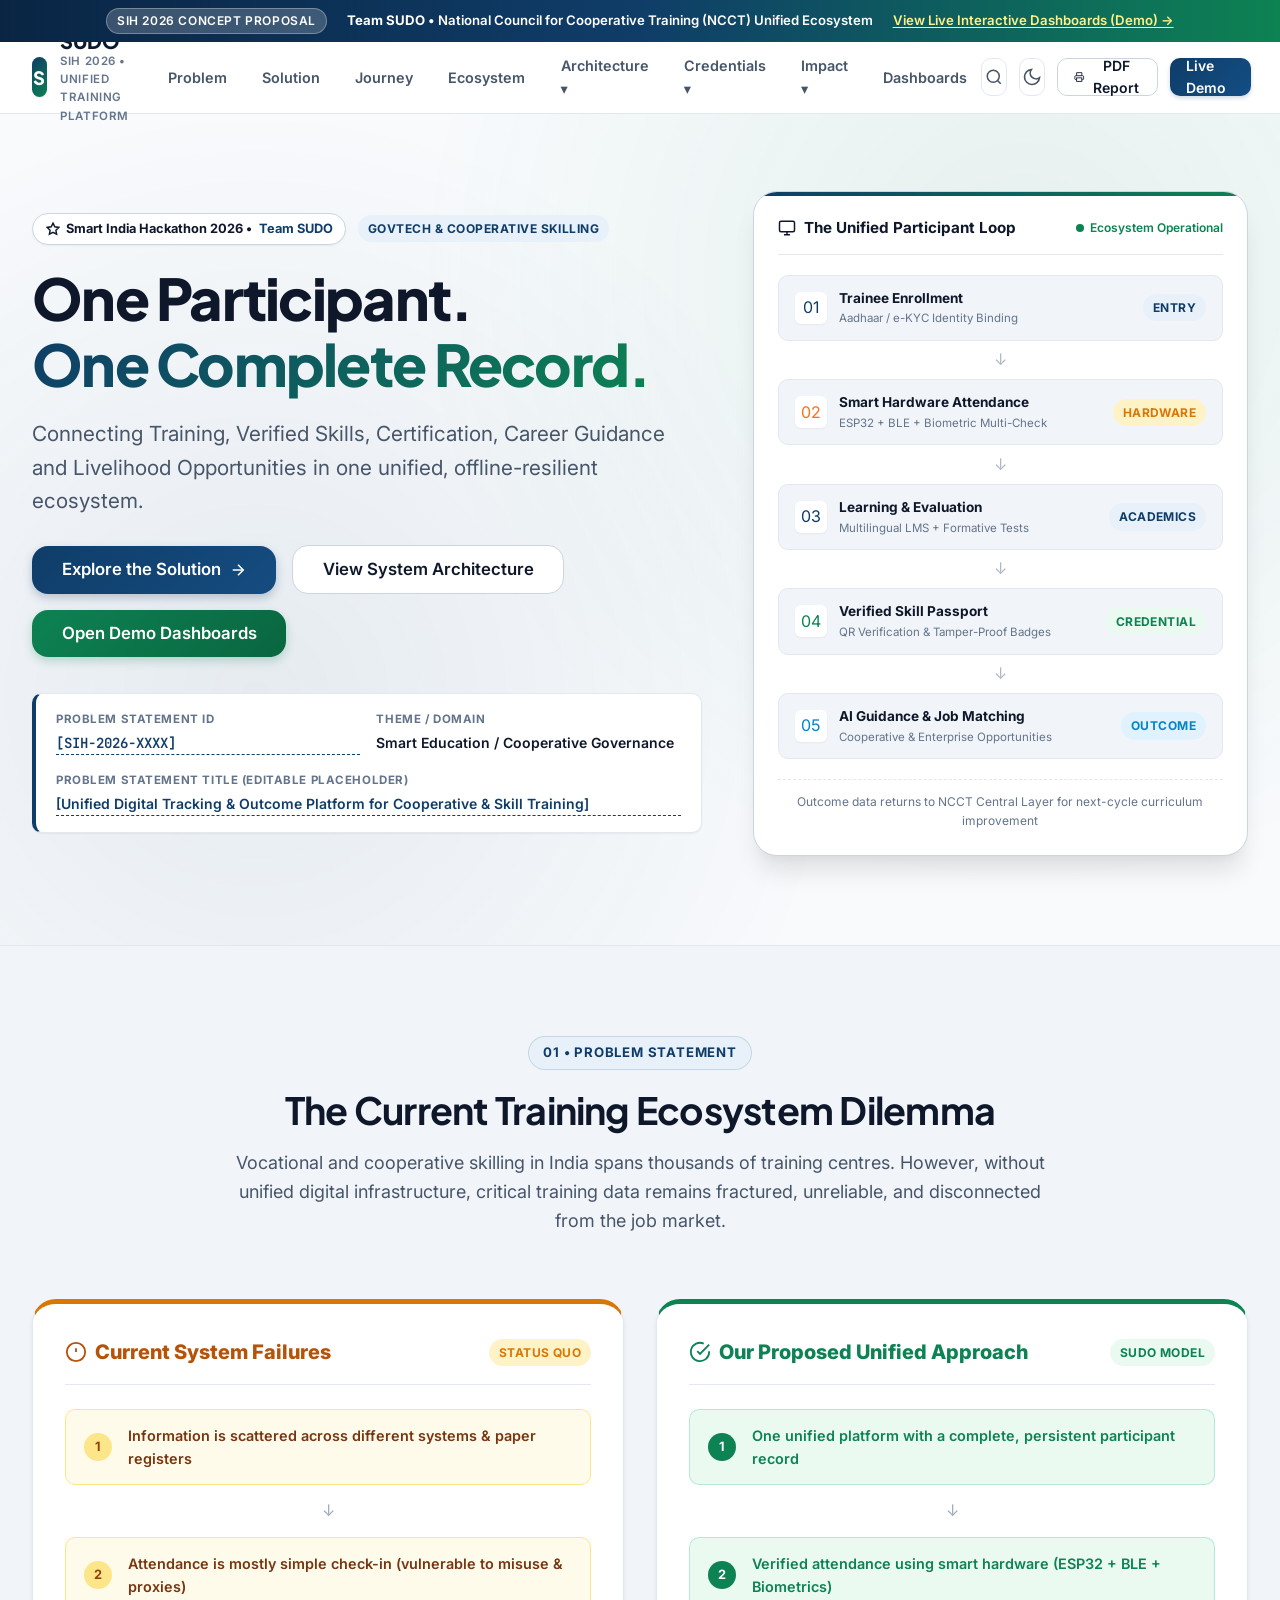
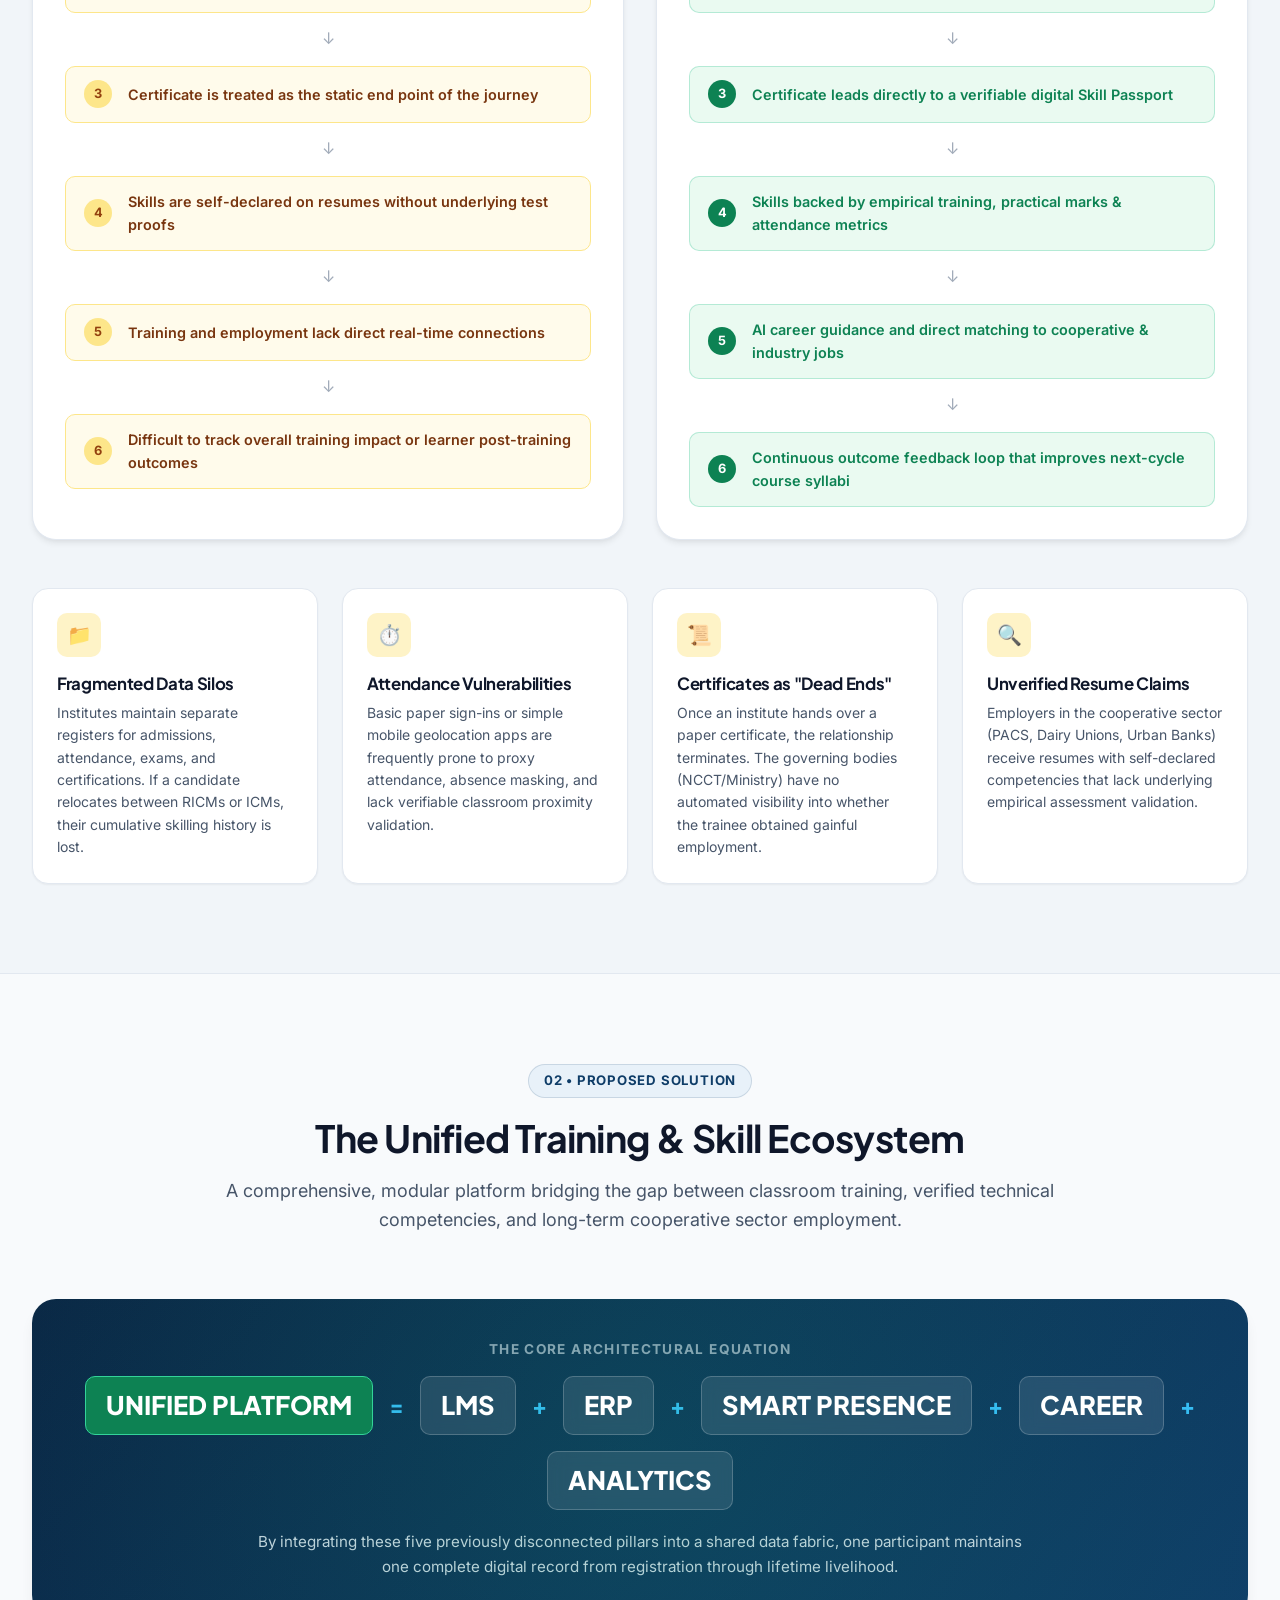
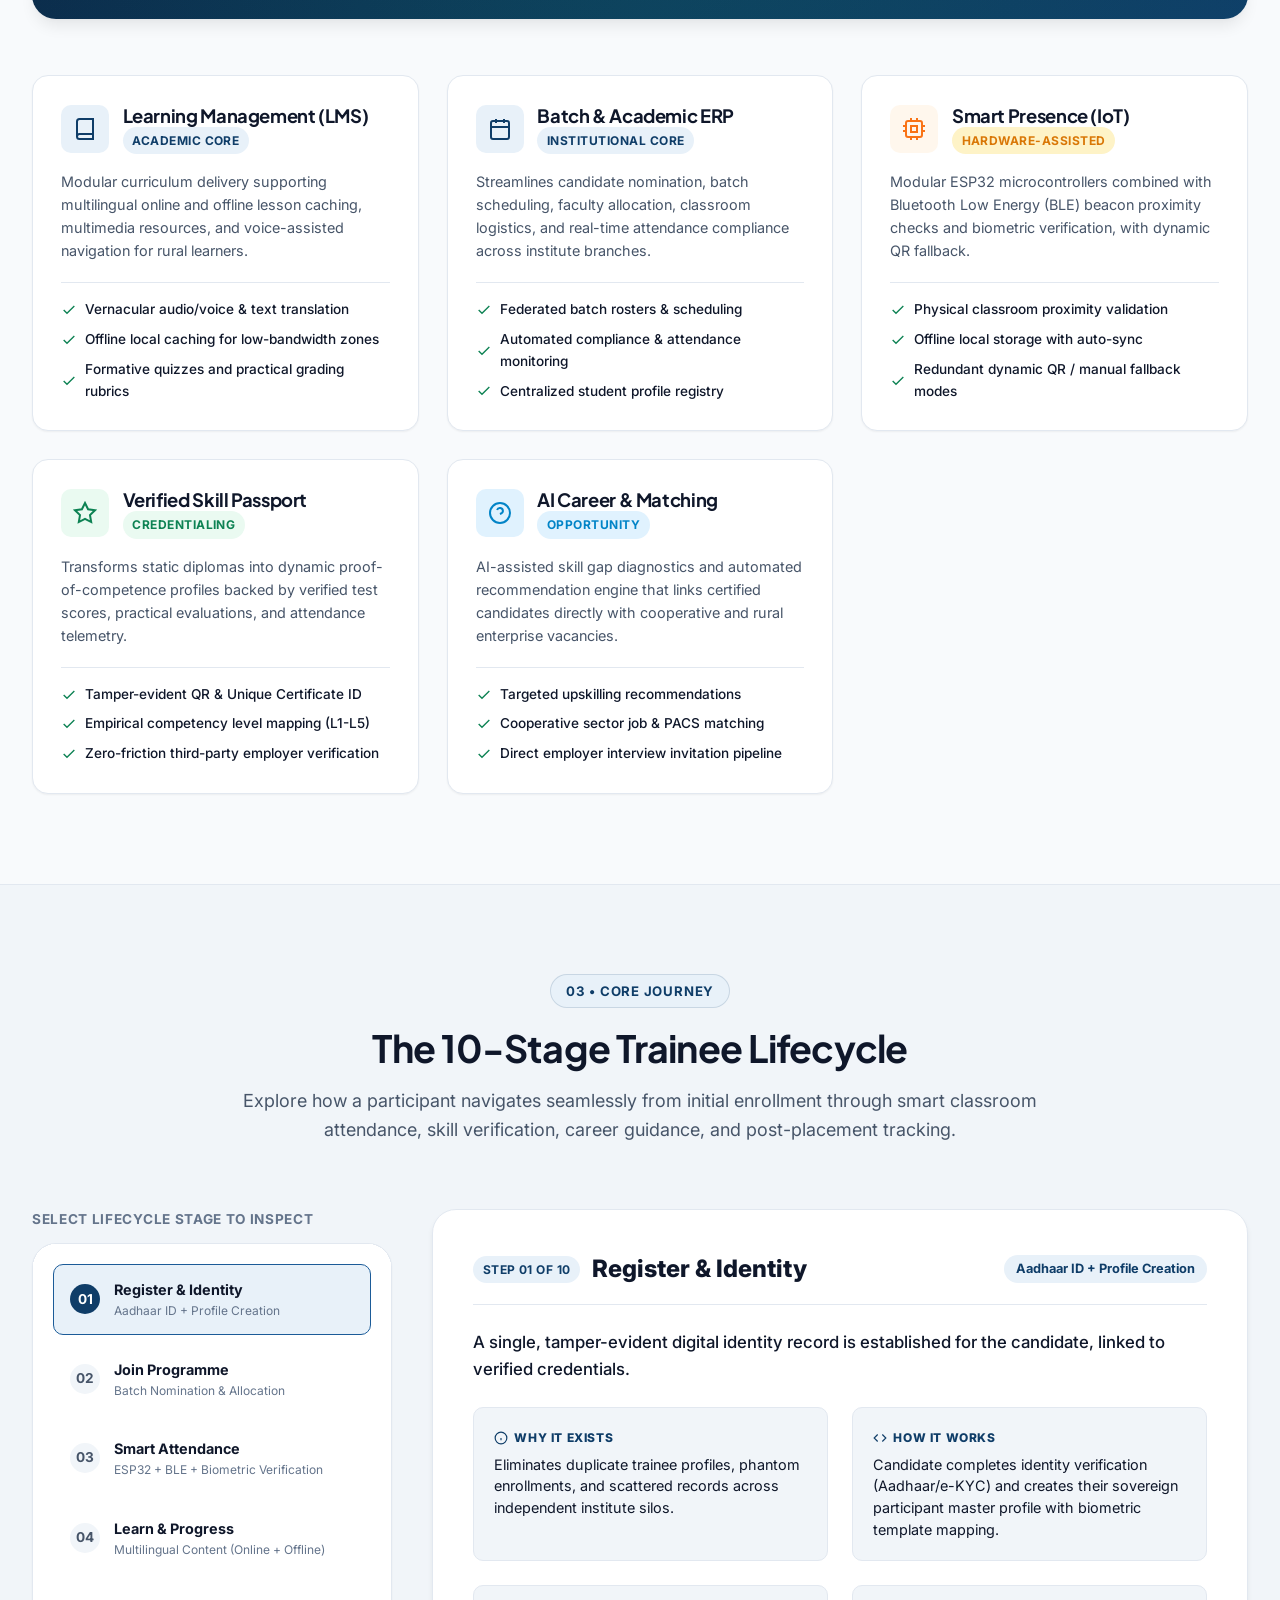
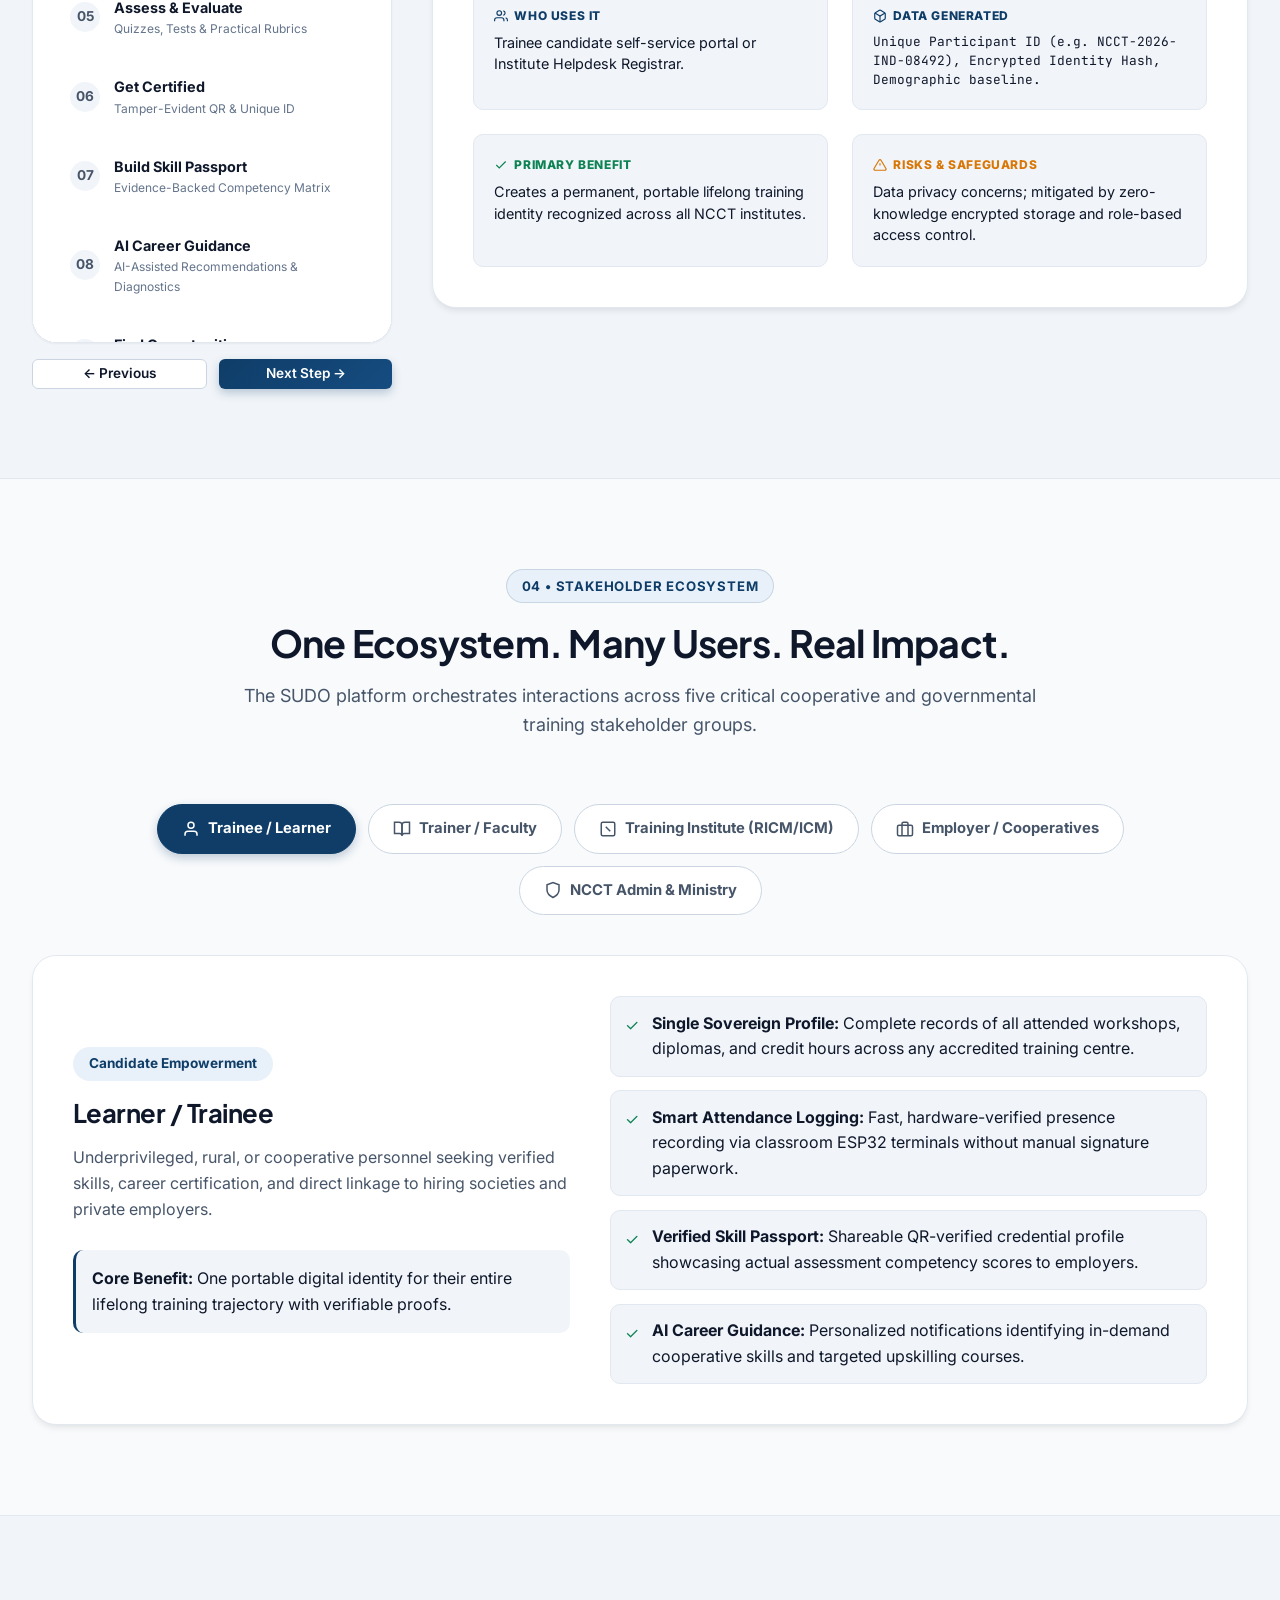
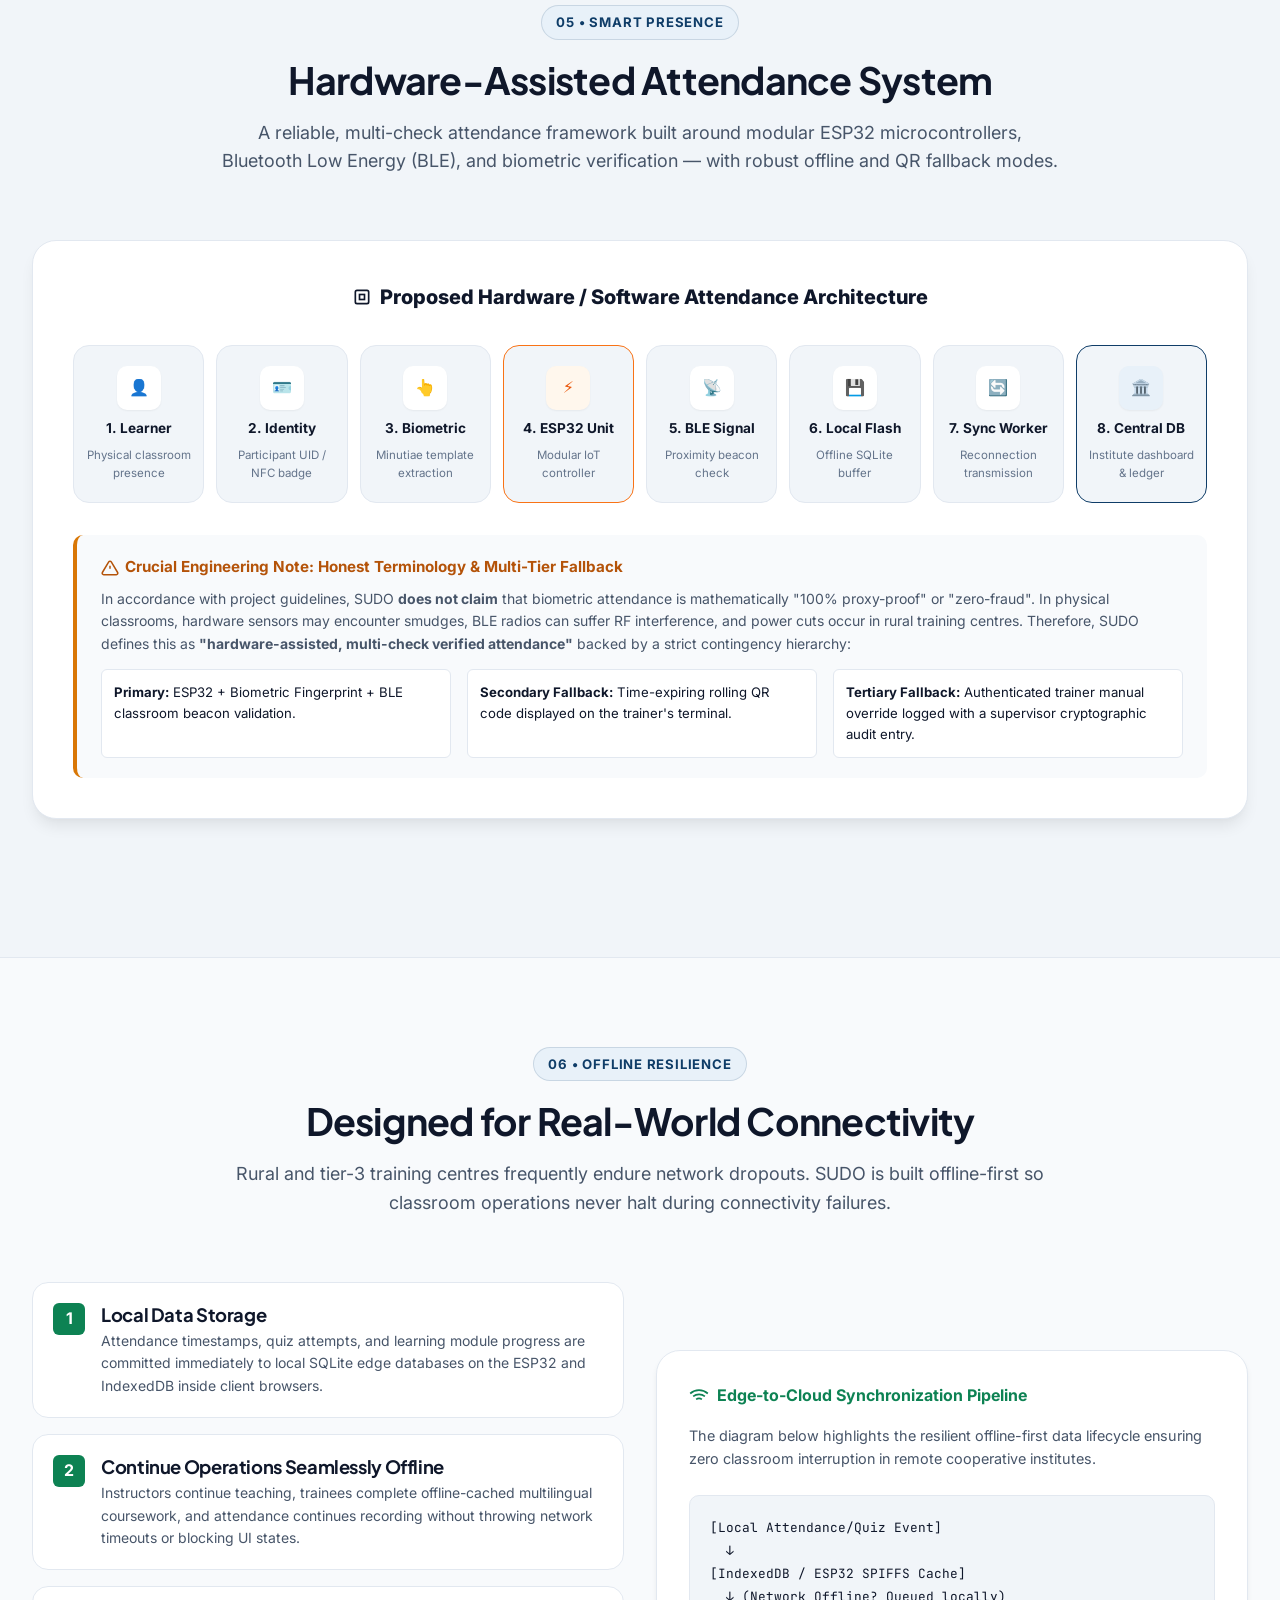
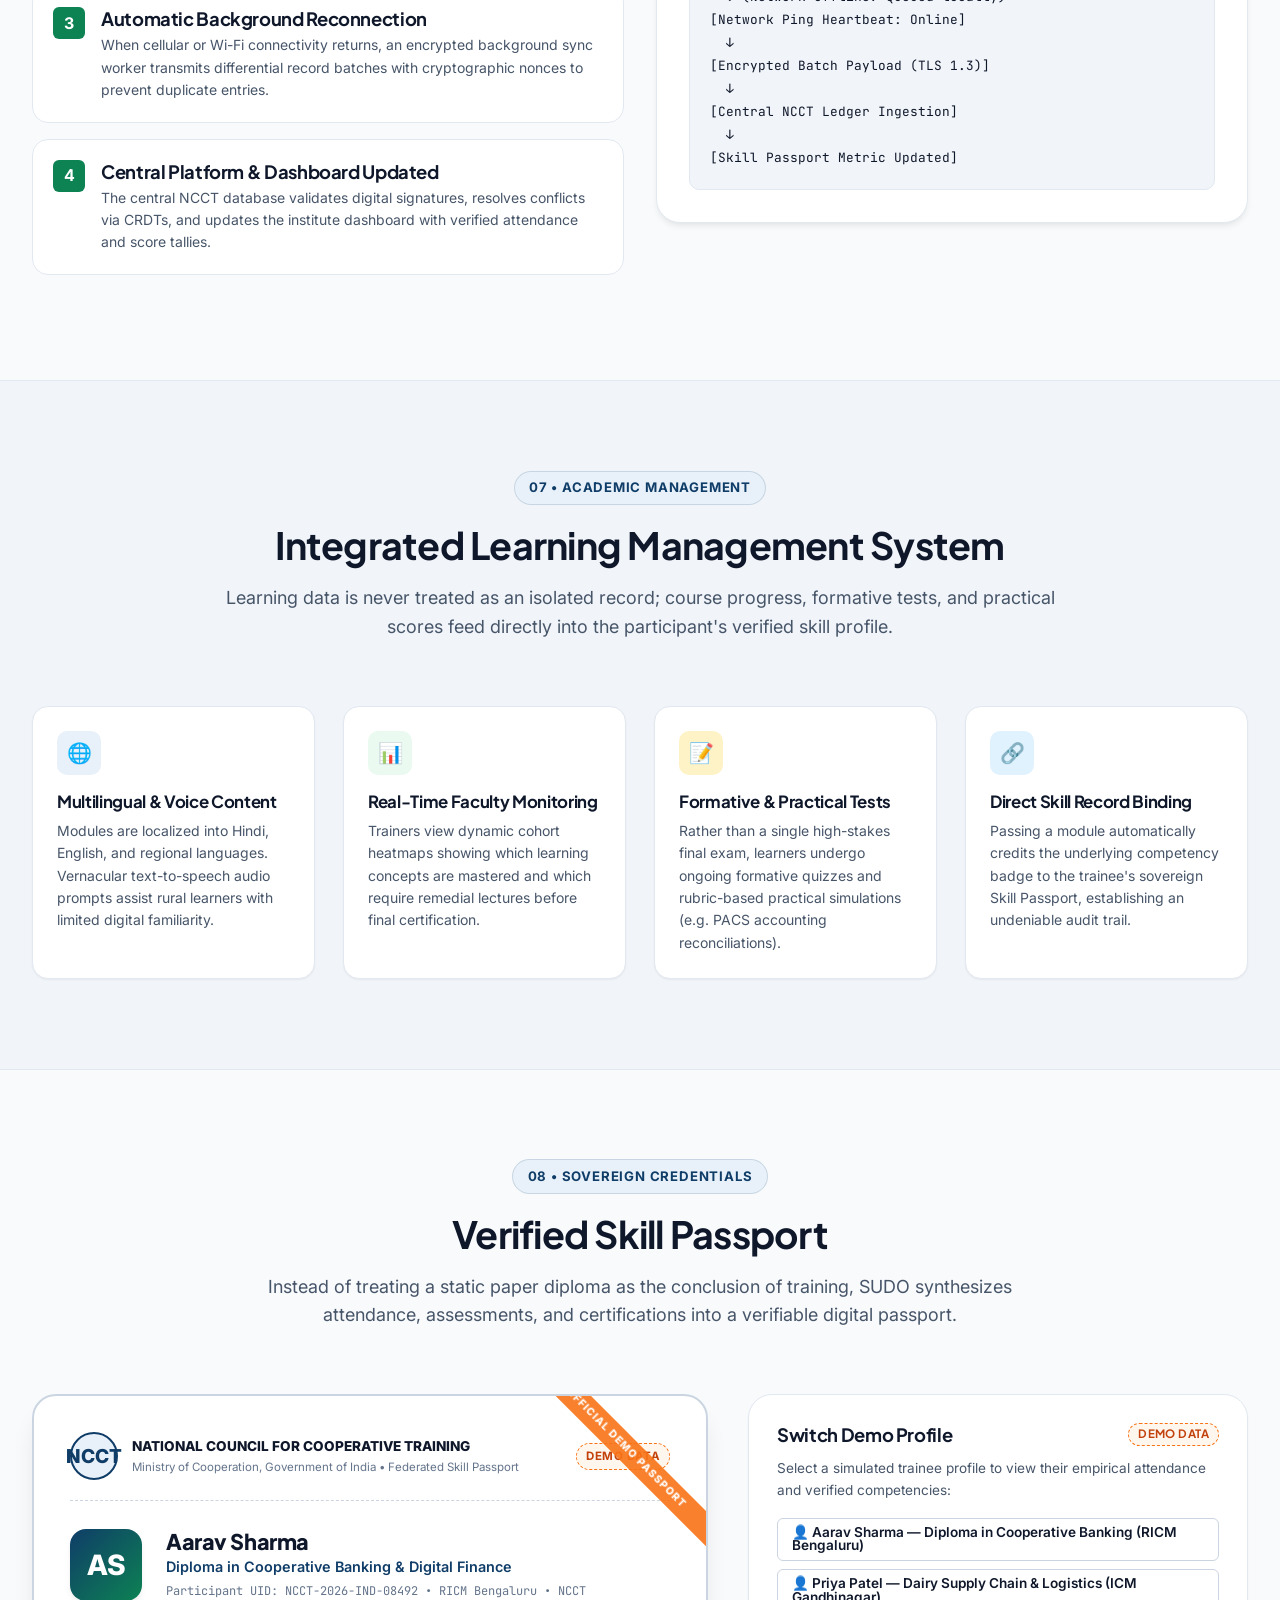
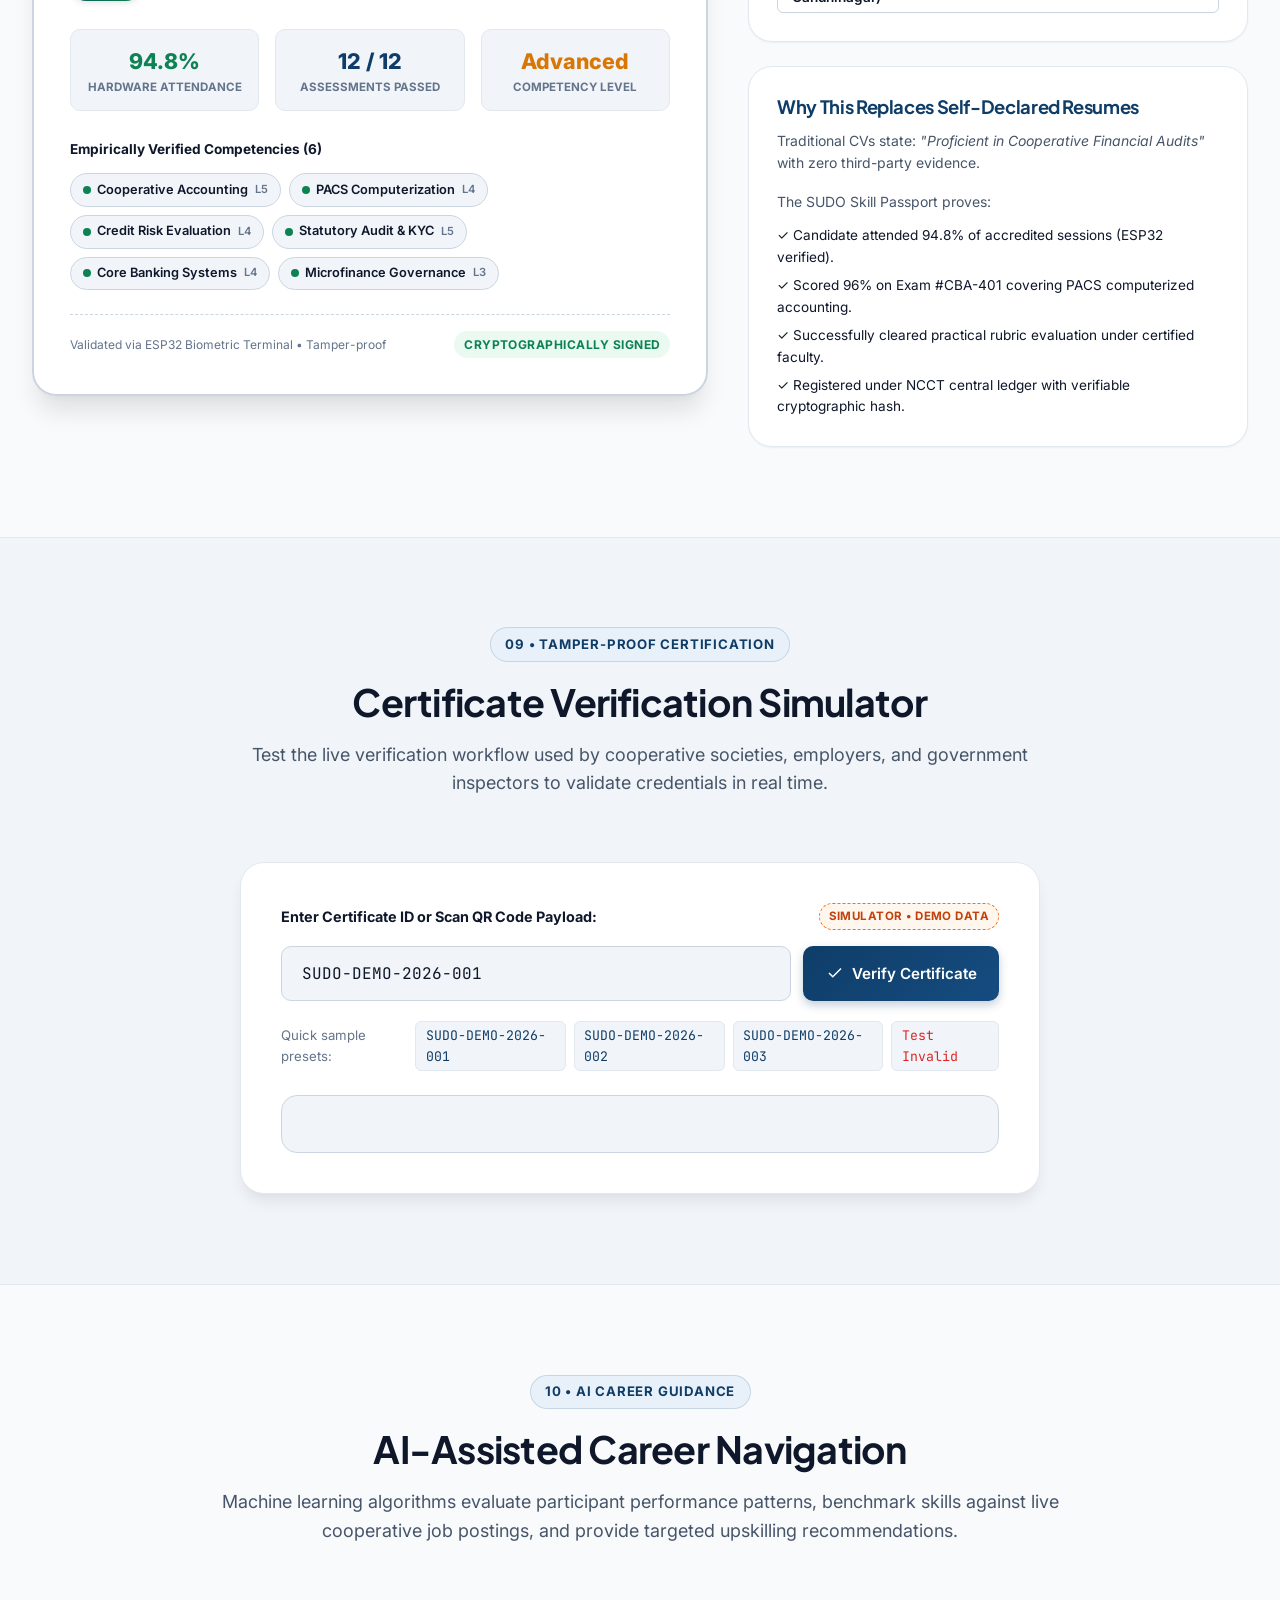
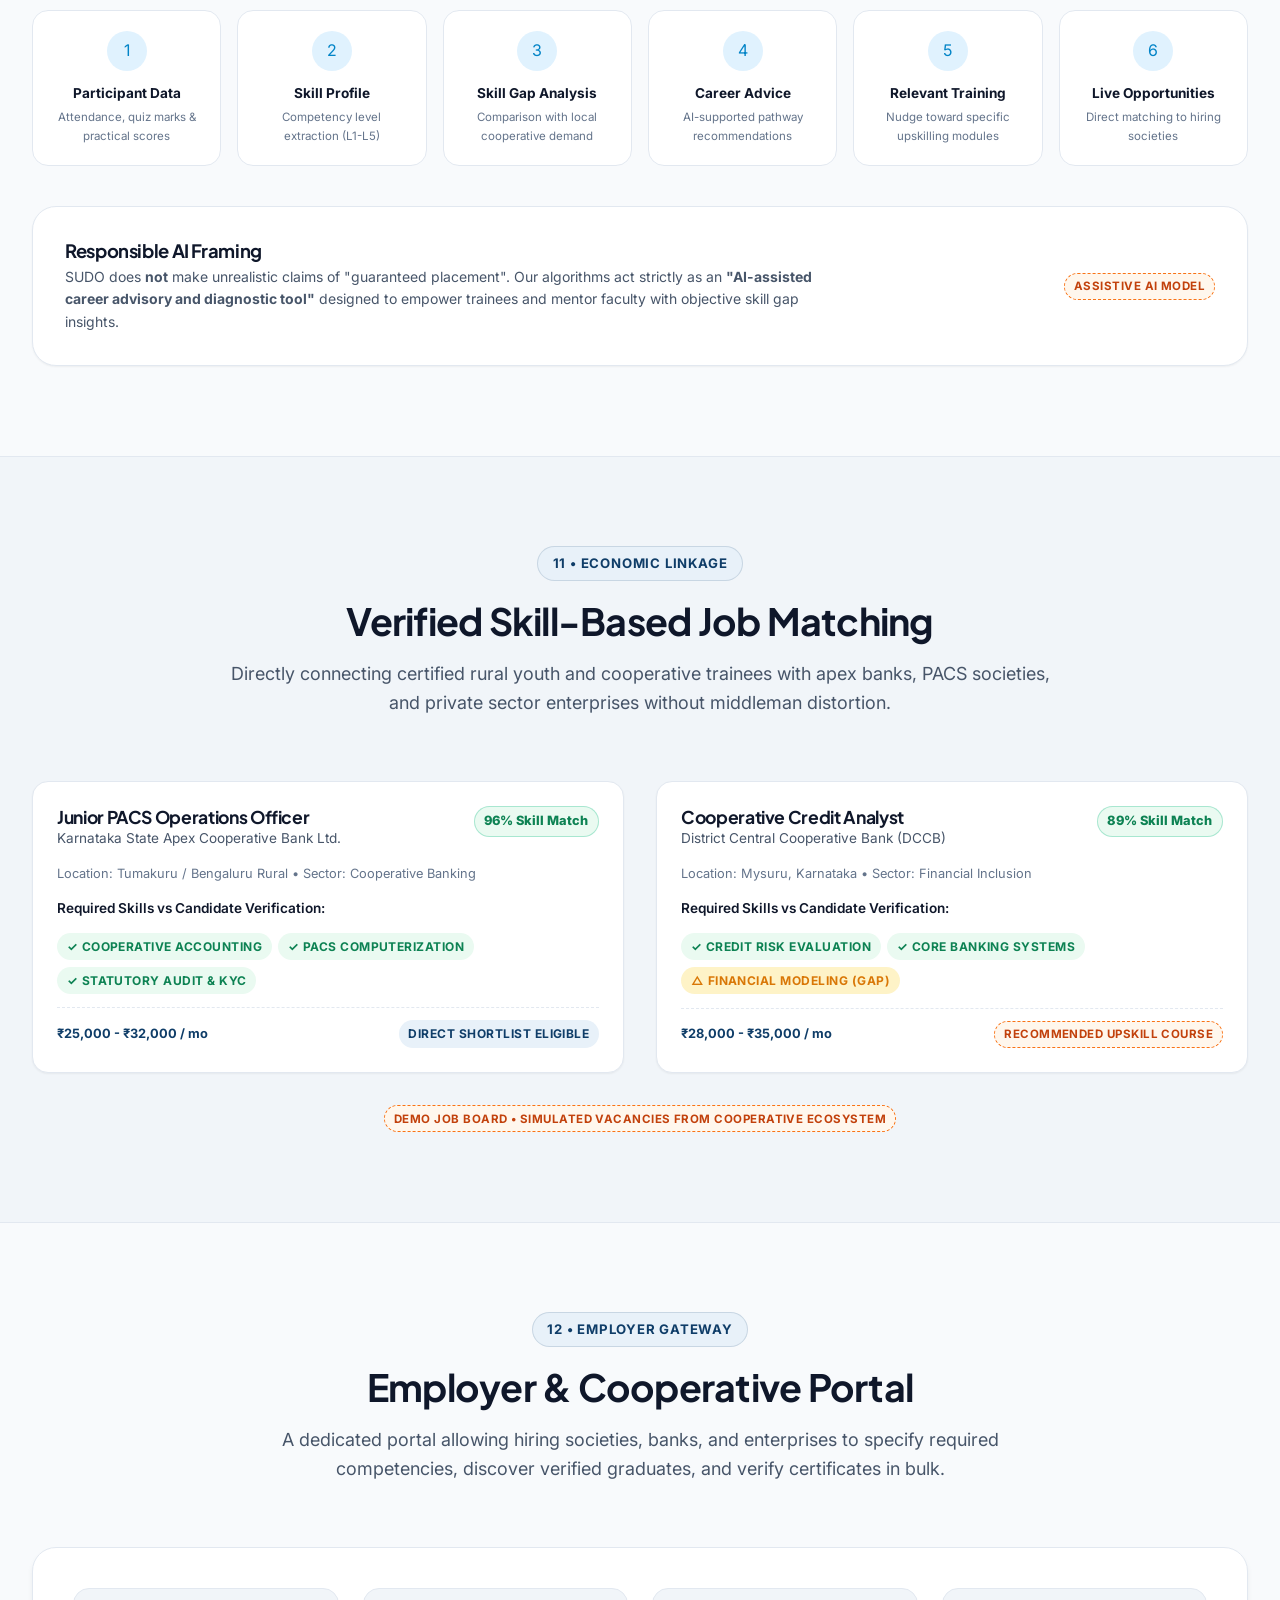
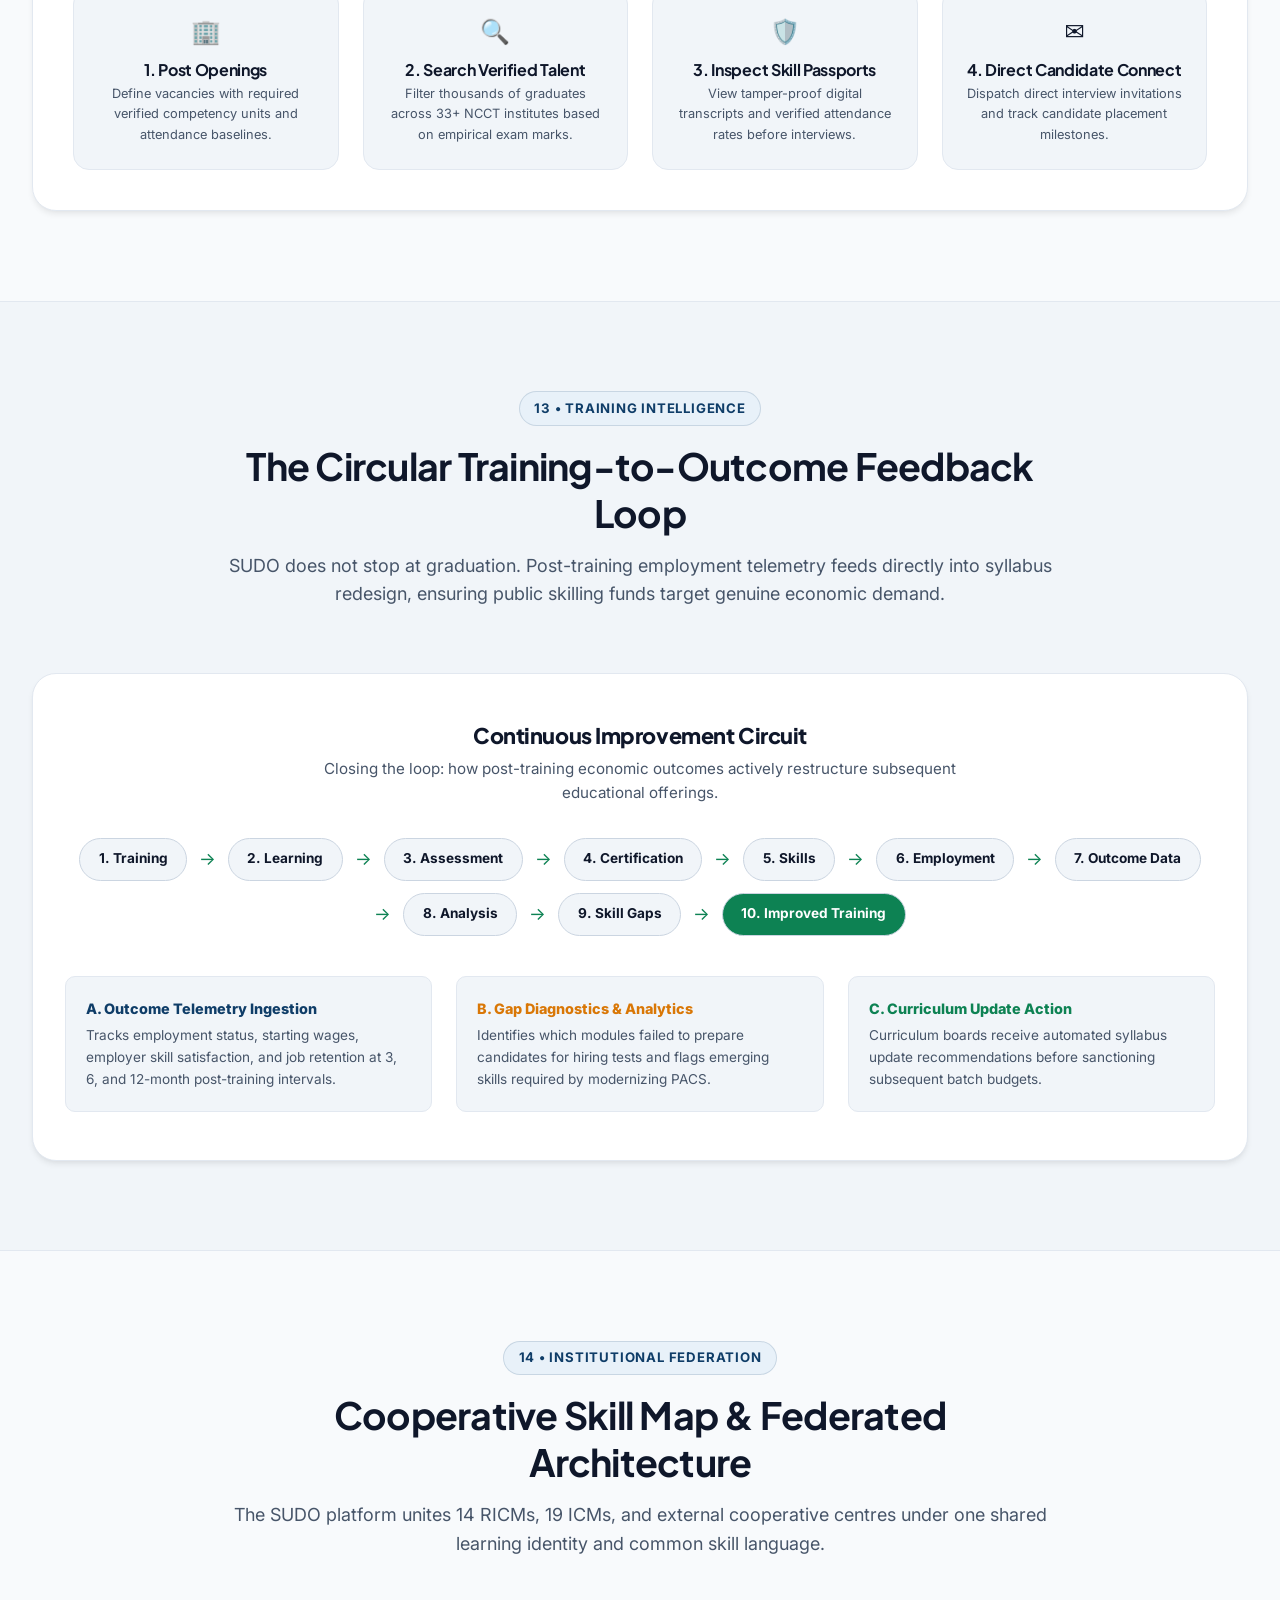
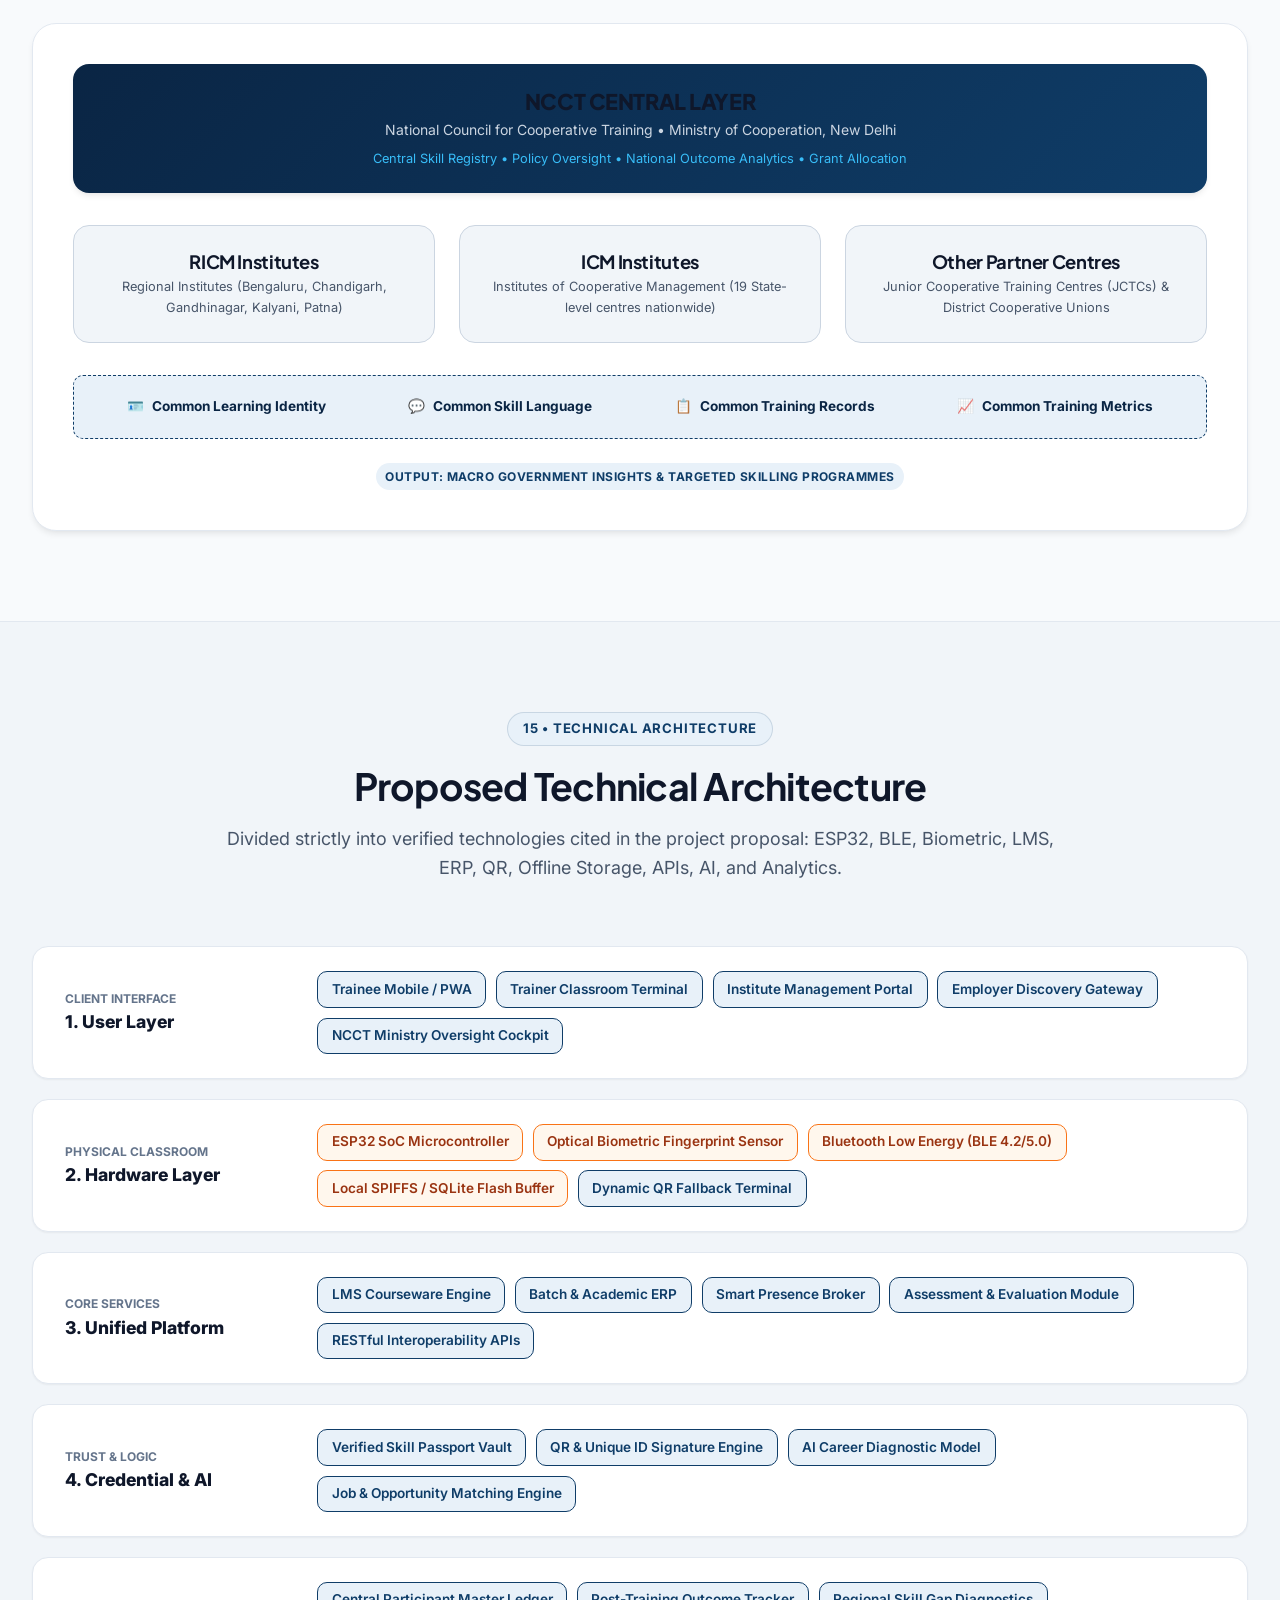
==== sih/index.html @ 40100943 "Initial commit" ====
<!DOCTYPE html>
<html lang="en" data-theme="light">
<head>
  <meta charset="UTF-8">
  <meta name="viewport" content="width=device-width, initial-scale=1.0">
  <meta name="description" content="SUDO - SIH 2026 Project: One Participant. One Complete Record. Unified digital tracking, smart attendance, verified skill passport, and outcome analytics for vocational and cooperative training.">
  <meta name="keywords" content="Smart India Hackathon 2026, SIH 2026, SUDO, NCCT, Cooperative Training, ESP32 Attendance, Verified Skill Passport, LMS, ERP, Outcome Analytics">
  <meta name="author" content="Team SUDO">
  <title>SUDO | SIH 2026 — One Participant. One Complete Record.</title>

  <!-- Google Fonts Preconnect & Inter/Plus Jakarta Sans -->
  <link rel="preconnect" href="https://fonts.googleapis.com">
  <link rel="preconnect" href="https://fonts.gstatic.com" crossorigin>
  <link href="https://fonts.googleapis.com/css2?family=Inter:wght@300;400;500;600;700&family=JetBrains+Mono:wght@400;500;700&family=Plus+Jakarta+Sans:wght@500;600;700;800&display=swap" rel="stylesheet">

  <link rel="stylesheet" href="css/style.css">
</head>
<body>

  <!-- ========================================================================
       TOP NOTIFICATION BAR (SIH 2026 SUBMISSION BADGE)
       ======================================================================== -->
  <div class="top-banner">
    <span class="top-banner-badge">SIH 2026 Concept Proposal</span>
    <span><strong>Team SUDO</strong> • National Council for Cooperative Training (NCCT) Unified Ecosystem</span>
    <a href="#dashboards" class="top-banner-link">View Live Interactive Dashboards (Demo) →</a>
  </div>

  <!-- ========================================================================
       STICKY NAVIGATION BAR
       ======================================================================== -->
  <header class="navbar" id="topNav">
    <div class="container nav-container">
      <div class="nav-brand">
        <a href="#hero" class="brand-logo-icon">S</a>
        <div class="brand-text">
          <span class="brand-name">SUDO</span>
          <span class="brand-sub">SIH 2026 • Unified Training Platform</span>
        </div>
      </div>

      <nav class="nav-menu" aria-label="Main Navigation">
        <div class="nav-item">
          <a href="#problem" class="nav-link">Problem</a>
        </div>

        <div class="nav-item">
          <a href="#solution" class="nav-link">Solution</a>
        </div>

        <div class="nav-item">
          <a href="#journey" class="nav-link">Journey</a>
        </div>

        <div class="nav-item">
          <a href="#ecosystem" class="nav-link">Ecosystem</a>
        </div>

        <!-- Technical Dropdown -->
        <div class="nav-item">
          <a href="#architecture" class="nav-link">
            Architecture ▾
          </a>
          <div class="nav-dropdown">
            <a href="#attendance" class="dropdown-link">
              <span class="dropdown-link-title">Smart Attendance (ESP32)</span>
              <span class="dropdown-link-desc">BLE + Biometric multi-check</span>
            </a>
            <a href="#offline" class="dropdown-link">
              <span class="dropdown-link-title">Offline-First Engine</span>
              <span class="dropdown-link-desc">Local caching & differential sync</span>
            </a>
            <a href="#architecture" class="dropdown-link">
              <span class="dropdown-link-title">Technical Architecture</span>
              <span class="dropdown-link-desc">Grounded hardware & software tiers</span>
            </a>
            <a href="#data-flow" class="dropdown-link">
              <span class="dropdown-link-title">12-Stage Data Flow</span>
              <span class="dropdown-link-desc">Information lifecycle specification</span>
            </a>
            <a href="#security" class="dropdown-link">
              <span class="dropdown-link-title">Security & RBAC</span>
              <span class="dropdown-link-desc">Access control & audit logs</span>
            </a>
          </div>
        </div>

        <!-- Credentials & AI Dropdown -->
        <div class="nav-item">
          <a href="#passport" class="nav-link">
            Credentials ▾
          </a>
          <div class="nav-dropdown">
            <a href="#passport" class="dropdown-link">
              <span class="dropdown-link-title">Verified Skill Passport</span>
              <span class="dropdown-link-desc">Evidence-backed digital profile</span>
            </a>
            <a href="#certification" class="dropdown-link">
              <span class="dropdown-link-title">Certificate Verifier</span>
              <span class="dropdown-link-desc">QR & Unique ID live test tool</span>
            </a>
            <a href="#ai-guidance" class="dropdown-link">
              <span class="dropdown-link-title">AI Career Guidance</span>
              <span class="dropdown-link-desc">Intelligent skill gap diagnostics</span>
            </a>
            <a href="#job-matching" class="dropdown-link">
              <span class="dropdown-link-title">Job & Livelihood Matching</span>
              <span class="dropdown-link-desc">Connecting verified skills with employers</span>
            </a>
          </div>
        </div>

        <!-- Impact & Viability Dropdown -->
        <div class="nav-item">
          <a href="#impact" class="nav-link">
            Impact ▾
          </a>
          <div class="nav-dropdown">
            <a href="#training-intelligence" class="dropdown-link">
              <span class="dropdown-link-title">Training Intelligence</span>
              <span class="dropdown-link-desc">Circular outcome feedback loop</span>
            </a>
            <a href="#skill-map" class="dropdown-link">
              <span class="dropdown-link-title">Cooperative Skill Map</span>
              <span class="dropdown-link-desc">Federated NCCT institutional model</span>
            </a>
            <a href="#feasibility" class="dropdown-link">
              <span class="dropdown-link-title">Feasibility & Scalability</span>
              <span class="dropdown-link-desc">Technical, operational, economic</span>
            </a>
            <a href="#risks" class="dropdown-link">
              <span class="dropdown-link-title">Risks & Mitigation Matrix</span>
              <span class="dropdown-link-desc">5 key failure modes addressed</span>
            </a>
            <a href="#impact" class="dropdown-link">
              <span class="dropdown-link-title">4 Benefit Quadrants</span>
              <span class="dropdown-link-desc">Social, Economic, Operational, Educational</span>
            </a>
          </div>
        </div>

        <div class="nav-item">
          <a href="#dashboards" class="nav-link">Dashboards</a>
        </div>
      </nav>

      <div class="nav-actions">
        <button class="icon-btn open-search-modal" title="Quick Search (Ctrl+K)" aria-label="Search Documentation">
          <svg width="18" height="18" viewBox="0 0 24 24" fill="none" stroke="currentColor" stroke-width="2"><circle cx="11" cy="11" r="8"></circle><line x1="21" y1="21" x2="16.65" y2="16.65"></line></svg>
        </button>

        <button class="icon-btn" id="themeToggleBtn" aria-label="Toggle Dark/Light Mode">
          <span id="themeIcon">
            <svg width="18" height="18" viewBox="0 0 24 24" fill="none" stroke="currentColor" stroke-width="2"><path d="M21 12.79A9 9 0 1 1 11.21 3 7 7 0 0 0 21 12.79z"></path></svg>
          </span>
        </button>

        <button class="nav-btn nav-btn-outline print-doc-btn" title="Print or Save formal PDF report">
          <svg width="16" height="16" viewBox="0 0 24 24" fill="none" stroke="currentColor" stroke-width="2"><polyline points="6 9 6 2 18 2 18 9"></polyline><path d="M6 18H4a2 2 0 0 1-2-2v-5a2 2 0 0 1 2-2h16a2 2 0 0 1 2 2v5a2 2 0 0 1-2 2h-2"></path><rect x="6" y="14" width="12" height="8"></rect></svg>
          PDF Report
        </button>

        <a href="#dashboards" class="nav-btn nav-btn-primary">
          Live Demo
        </a>

        <!-- Mobile Drawer Toggle -->
        <button class="icon-btn mobile-toggle" id="mobileNavToggle" aria-label="Open Navigation Drawer">
          <svg width="20" height="20" viewBox="0 0 24 24" fill="none" stroke="currentColor" stroke-width="2"><line x1="3" y1="12" x2="21" y2="12"></line><line x1="3" y1="6" x2="21" y2="6"></line><line x1="3" y1="18" x2="21" y2="18"></line></svg>
        </button>
      </div>
    </div>
  </header>

  <!-- Mobile Drawer Overlay & Off-Canvas Drawer -->
  <div class="mobile-drawer-overlay" id="mobileDrawerOverlay"></div>
  <aside class="mobile-nav-drawer" id="mobileNavDrawer" aria-label="Mobile Navigation Drawer">
    <div class="drawer-header">
      <div class="drawer-brand">
        <span class="brand-logo-icon" style="width: 34px; height: 34px; font-size: 1rem;">S</span>
        <div>
          <div style="font-weight: 800; font-size: 1.05rem; line-height: 1.1; color: var(--text-main);">Team SUDO</div>
          <div style="font-size: 0.7rem; color: var(--text-subtle); text-transform: uppercase;">SIH 2026 Documentation</div>
        </div>
      </div>
      <div style="display: flex; align-items: center; gap: 0.5rem;">
        <button class="icon-btn mobile-theme-btn" id="drawerThemeToggleBtn" title="Toggle Dark/Light Mode" aria-label="Toggle Theme">
          <span class="drawer-theme-icon" id="drawerThemeIcon">
            <svg width="18" height="18" viewBox="0 0 24 24" fill="none" stroke="currentColor" stroke-width="2"><path d="M21 12.79A9 9 0 1 1 11.21 3 7 7 0 0 0 21 12.79z"></path></svg>
          </span>
        </button>
        <button class="drawer-close-btn" id="closeMobileNav" aria-label="Close Navigation Menu">✕</button>
      </div>

    <div class="drawer-content">
      <div class="drawer-group">
        <div class="drawer-group-title">Overview & Concept</div>
        <a href="#problem" class="drawer-link"><span class="drawer-num">01</span> Problem Statement</a>
        <a href="#solution" class="drawer-link"><span class="drawer-num">02</span> Proposed Solution</a>
        <a href="#journey" class="drawer-link"><span class="drawer-num">03</span> Core Participant Journey</a>
        <a href="#ecosystem" class="drawer-link"><span class="drawer-num">04</span> Stakeholder Ecosystem</a>
      </div>

      <div class="drawer-group">
        <div class="drawer-group-title">Technical Deep Dives</div>
        <a href="#attendance" class="drawer-link"><span class="drawer-num">05</span> Smart Attendance (ESP32)</a>
        <a href="#offline" class="drawer-link"><span class="drawer-num">06</span> Offline-First Architecture</a>
        <a href="#lms" class="drawer-link"><span class="drawer-num">07</span> Learning Management (LMS)</a>
        <a href="#architecture" class="drawer-link"><span class="drawer-num">08</span> Technical Architecture</a>
        <a href="#data-flow" class="drawer-link"><span class="drawer-num">09</span> Data Flow Lifecycle</a>
        <a href="#security" class="drawer-link"><span class="drawer-num">10</span> Security & RBAC</a>
      </div>

      <div class="drawer-group">
        <div class="drawer-group-title">Credentials & AI</div>
        <a href="#passport" class="drawer-link"><span class="drawer-num">11</span> Verified Skill Passport</a>
        <a href="#certification" class="drawer-link"><span class="drawer-num">12</span> Certificate Verifier</a>
        <a href="#ai-guidance" class="drawer-link"><span class="drawer-num">13</span> AI Career Guidance</a>
        <a href="#job-matching" class="drawer-link"><span class="drawer-num">14</span> Job Matching Board</a>
        <a href="#employer-portal" class="drawer-link"><span class="drawer-num">15</span> Employer / Coop Portal</a>
      </div>

      <div class="drawer-group">
        <div class="drawer-group-title">Intelligence, Impact & Demos</div>
        <a href="#training-intelligence" class="drawer-link"><span class="drawer-num">16</span> Training Intelligence & Loop</a>
        <a href="#skill-map" class="drawer-link"><span class="drawer-num">17</span> Cooperative Skill Map</a>
        <a href="#feasibility" class="drawer-link"><span class="drawer-num">18</span> Feasibility & Scalability</a>
        <a href="#risks" class="drawer-link"><span class="drawer-num">19</span> Risks & Mitigation Matrix</a>
        <a href="#impact" class="drawer-link"><span class="drawer-num">20</span> Impact & 4 Benefit Quadrants</a>
        <a href="#dashboards" class="drawer-link highlight"><span class="drawer-num">21</span> Interactive Dashboards (5 Cockpits)</a>
        <a href="#future-scope" class="drawer-link"><span class="drawer-num">22</span> Future Scope Roadmap</a>
        <a href="#references" class="drawer-link"><span class="drawer-num">23</span> Research & References</a>
        <a href="#team" class="drawer-link"><span class="drawer-num">24</span> Team SUDO</a>
      </div>
    </div>

    <div class="drawer-footer">
      <button class="btn btn-outline btn-sm print-doc-btn" style="width: 100%; justify-content: center;">
        📄 Print / Export PDF Report
      </button>
    </div>
  </aside>

  <main>
    <!-- ======================================================================
         HERO SECTION
         ====================================================================== -->
    <section class="hero" id="hero">
      <div class="container hero-grid">
        <div class="hero-content">
          <div class="hero-meta-strip">
            <span class="hero-team-tag">
              <svg width="14" height="14" viewBox="0 0 24 24" fill="none" stroke="currentColor" stroke-width="2.5"><polygon points="12 2 15.09 8.26 22 9.27 17 14.14 18.18 21.02 12 17.77 5.82 21.02 7 14.14 2 9.27 8.91 8.26 12 2"></polygon></svg>
              Smart India Hackathon 2026 • <strong>Team SUDO</strong>
            </span>
            <span class="badge badge-primary">GovTech & Cooperative Skilling</span>
          </div>

          <h1 class="hero-title">
            One Participant.<br>
            <span class="gradient-text">One Complete Record.</span>
          </h1>

          <p class="hero-subtitle">
            Connecting Training, Verified Skills, Certification, Career Guidance and Livelihood Opportunities in one unified, offline-resilient ecosystem.
          </p>

          <div class="hero-ctas">
            <a href="#solution" class="btn btn-primary btn-lg">
              Explore the Solution
              <svg width="18" height="18" viewBox="0 0 24 24" fill="none" stroke="currentColor" stroke-width="2"><line x1="5" y1="12" x2="19" y2="12"></line><polyline points="12 5 19 12 12 19"></polyline></svg>
            </a>
            <a href="#architecture" class="btn btn-outline btn-lg">
              View System Architecture
            </a>
            <a href="#dashboards" class="btn btn-secondary btn-lg">
              Open Demo Dashboards
            </a>
          </div>

          <!-- Problem Statement Editable Meta Card (Directly reflecting PPT fields) -->
          <div class="ps-card">
            <div class="ps-item">
              <span class="ps-label">Problem Statement ID</span>
              <span class="ps-val editable mono" data-editable-id="ps_id" title="Click to customize PS ID" contenteditable="true">
                [SIH-2026-XXXX]
              </span>
            </div>
            <div class="ps-item">
              <span class="ps-label">Theme / Domain</span>
              <span class="ps-val">Smart Education / Cooperative Governance</span>
            </div>
            <div class="ps-item" style="grid-column: 1 / -1;">
              <span class="ps-label">Problem Statement Title (Editable Placeholder)</span>
              <span class="ps-val editable" data-editable-id="ps_title" title="Click to customize Title" contenteditable="true">
                [Unified Digital Tracking & Outcome Platform for Cooperative & Skill Training]
              </span>
            </div>
          </div>
        </div>

        <!-- Hero Right: Live Interactive Ecosystem Card -->
        <div class="hero-visual">
          <div class="hero-preview-card">
            <div class="preview-card-header">
              <div class="preview-title">
                <svg width="18" height="18" viewBox="0 0 24 24" fill="none" stroke="currentColor" stroke-width="2"><rect x="2" y="3" width="20" height="14" rx="2" ry="2"></rect><line x1="8" y1="21" x2="16" y2="21"></line><line x1="12" y1="17" x2="12" y2="21"></line></svg>
                The Unified Participant Loop
              </div>
              <div class="preview-status">
                <span class="preview-pulse"></span>
                Ecosystem Operational
              </div>
            </div>

            <div class="hero-flow-diagram">
              <div class="flow-node">
                <div class="flow-node-left">
                  <div class="flow-node-icon">01</div>
                  <div>
                    <div class="flow-node-title">Trainee Enrollment</div>
                    <div class="flow-node-meta">Aadhaar / e-KYC Identity Binding</div>
                  </div>
                </div>
                <span class="badge badge-primary">Entry</span>
              </div>

              <div class="flow-connector">↓</div>

              <div class="flow-node">
                <div class="flow-node-left">
                  <div class="flow-node-icon" style="color: #f97316;">02</div>
                  <div>
                    <div class="flow-node-title">Smart Hardware Attendance</div>
                    <div class="flow-node-meta">ESP32 + BLE + Biometric Multi-Check</div>
                  </div>
                </div>
                <span class="badge badge-amber">Hardware</span>
              </div>

              <div class="flow-connector">↓</div>

              <div class="flow-node">
                <div class="flow-node-left">
                  <div class="flow-node-icon" style="color: var(--color-primary);">03</div>
                  <div>
                    <div class="flow-node-title">Learning & Evaluation</div>
                    <div class="flow-node-meta">Multilingual LMS + Formative Tests</div>
                  </div>
                </div>
                <span class="badge badge-primary">Academics</span>
              </div>

              <div class="flow-connector">↓</div>

              <div class="flow-node">
                <div class="flow-node-left">
                  <div class="flow-node-icon" style="color: var(--color-secondary);">04</div>
                  <div>
                    <div class="flow-node-title">Verified Skill Passport</div>
                    <div class="flow-node-meta">QR Verification & Tamper-Proof Badges</div>
                  </div>
                </div>
                <span class="badge badge-secondary">Credential</span>
              </div>

              <div class="flow-connector">↓</div>

              <div class="flow-node">
                <div class="flow-node-left">
                  <div class="flow-node-icon" style="color: var(--color-accent-cyan);">05</div>
                  <div>
                    <div class="flow-node-title">AI Guidance & Job Matching</div>
                    <div class="flow-node-meta">Cooperative & Enterprise Opportunities</div>
                  </div>
                </div>
                <span class="badge badge-cyan">Outcome</span>
              </div>
            </div>

            <div style="margin-top: 1.25rem; padding-top: 0.75rem; border-top: 1px dashed var(--border-light); font-size: 0.75rem; text-align: center; color: var(--text-subtle);">
              Outcome data returns to NCCT Central Layer for next-cycle curriculum improvement
            </div>
          </div>
        </div>
      </div>
    </section>

    <!-- ======================================================================
         SECTION 1: THE PROBLEM STATEMENT & COMPARISON
         ====================================================================== -->
    <section class="section" id="problem">
      <div class="container">
        <div class="section-header">
          <span class="section-tag">01 • Problem Statement</span>
          <h2 class="section-title">The Current Training Ecosystem Dilemma</h2>
          <p class="section-desc">
            Vocational and cooperative skilling in India spans thousands of training centres. However, without unified digital infrastructure, critical training data remains fractured, unreliable, and disconnected from the job market.
          </p>
        </div>

        <!-- Side-by-Side Flow Comparison (Exact visual mapping from PPT) -->
        <div class="problem-comparison-grid">
          <!-- Column 1: Current System -->
          <div class="comparison-col current">
            <div class="col-header">
              <div class="col-title">
                <svg width="22" height="22" viewBox="0 0 24 24" fill="none" stroke="currentColor" stroke-width="2"><circle cx="12" cy="12" r="10"></circle><line x1="12" y1="8" x2="12" y2="12"></line><line x1="12" y1="16" x2="12.01" y2="16"></line></svg>
                Current System Failures
              </div>
              <span class="badge badge-amber">Status Quo</span>
            </div>

            <div class="step-flow">
              <div class="step-card">
                <span class="step-number">1</span>
                <span class="step-text">Information is scattered across different systems & paper registers</span>
              </div>
              <div class="step-arrow">↓</div>

              <div class="step-card">
                <span class="step-number">2</span>
                <span class="step-text">Attendance is mostly simple check-in (vulnerable to misuse & proxies)</span>
              </div>
              <div class="step-arrow">↓</div>

              <div class="step-card">
                <span class="step-number">3</span>
                <span class="step-text">Certificate is treated as the static end point of the journey</span>
              </div>
              <div class="step-arrow">↓</div>

              <div class="step-card">
                <span class="step-number">4</span>
                <span class="step-text">Skills are self-declared on resumes without underlying test proofs</span>
              </div>
              <div class="step-arrow">↓</div>

              <div class="step-card">
                <span class="step-number">5</span>
                <span class="step-text">Training and employment lack direct real-time connections</span>
              </div>
              <div class="step-arrow">↓</div>

              <div class="step-card">
                <span class="step-number">6</span>
                <span class="step-text">Difficult to track overall training impact or learner post-training outcomes</span>
              </div>
            </div>
          </div>

          <!-- Column 2: SUDO Solution -->
          <div class="comparison-col solution">
            <div class="col-header">
              <div class="col-title">
                <svg width="22" height="22" viewBox="0 0 24 24" fill="none" stroke="currentColor" stroke-width="2"><path d="M22 11.08V12a10 10 0 1 1-5.93-9.14"></path><polyline points="22 4 12 14.01 9 11.01"></polyline></svg>
                Our Proposed Unified Approach
              </div>
              <span class="badge badge-secondary">SUDO Model</span>
            </div>

            <div class="step-flow">
              <div class="step-card">
                <span class="step-number">1</span>
                <span class="step-text">One unified platform with a complete, persistent participant record</span>
              </div>
              <div class="step-arrow">↓</div>

              <div class="step-card">
                <span class="step-number">2</span>
                <span class="step-text">Verified attendance using smart hardware (ESP32 + BLE + Biometrics)</span>
              </div>
              <div class="step-arrow">↓</div>

              <div class="step-card">
                <span class="step-number">3</span>
                <span class="step-text">Certificate leads directly to a verifiable digital Skill Passport</span>
              </div>
              <div class="step-arrow">↓</div>

              <div class="step-card">
                <span class="step-number">4</span>
                <span class="step-text">Skills backed by empirical training, practical marks & attendance metrics</span>
              </div>
              <div class="step-arrow">↓</div>

              <div class="step-card">
                <span class="step-number">5</span>
                <span class="step-text">AI career guidance and direct matching to cooperative & industry jobs</span>
              </div>
              <div class="step-arrow">↓</div>

              <div class="step-card">
                <span class="step-number">6</span>
                <span class="step-text">Continuous outcome feedback loop that improves next-cycle course syllabi</span>
              </div>
            </div>
          </div>
        </div>

        <!-- Fact Cards: Why the Problem Exists -->
        <div class="problem-facts-grid">
          <div class="fact-card">
            <div class="fact-icon warn">📁</div>
            <h3 class="fact-title">Fragmented Data Silos</h3>
            <p class="fact-desc">
              Institutes maintain separate registers for admissions, attendance, exams, and certifications. If a candidate relocates between RICMs or ICMs, their cumulative skilling history is lost.
            </p>
          </div>

          <div class="fact-card">
            <div class="fact-icon warn">⏱️</div>
            <h3 class="fact-title">Attendance Vulnerabilities</h3>
            <p class="fact-desc">
              Basic paper sign-ins or simple mobile geolocation apps are frequently prone to proxy attendance, absence masking, and lack verifiable classroom proximity validation.
            </p>
          </div>

          <div class="fact-card">
            <div class="fact-icon warn">📜</div>
            <h3 class="fact-title">Certificates as "Dead Ends"</h3>
            <p class="fact-desc">
              Once an institute hands over a paper certificate, the relationship terminates. The governing bodies (NCCT/Ministry) have no automated visibility into whether the trainee obtained gainful employment.
            </p>
          </div>

          <div class="fact-card">
            <div class="fact-icon warn">🔍</div>
            <h3 class="fact-title">Unverified Resume Claims</h3>
            <p class="fact-desc">
              Employers in the cooperative sector (PACS, Dairy Unions, Urban Banks) receive resumes with self-declared competencies that lack underlying empirical assessment validation.
            </p>
          </div>
        </div>
      </div>
    </section>

    <!-- ======================================================================
         SECTION 2: OUR PROPOSED SOLUTION
         ====================================================================== -->
    <section class="section" id="solution">
      <div class="container">
        <div class="section-header">
          <span class="section-tag">02 • Proposed Solution</span>
          <h2 class="section-title">The Unified Training & Skill Ecosystem</h2>
          <p class="section-desc">
            A comprehensive, modular platform bridging the gap between classroom training, verified technical competencies, and long-term cooperative sector employment.
          </p>
        </div>

        <!-- Formula Banner from PPT -->
        <div class="solution-formula-banner">
          <div class="formula-label">The Core Architectural Equation</div>
          <div class="formula-equation">
            <span class="formula-block highlight">UNIFIED PLATFORM</span>
            <span class="formula-plus">=</span>
            <span class="formula-block">LMS</span>
            <span class="formula-plus">+</span>
            <span class="formula-block">ERP</span>
            <span class="formula-plus">+</span>
            <span class="formula-block">SMART PRESENCE</span>
            <span class="formula-plus">+</span>
            <span class="formula-block">CAREER</span>
            <span class="formula-plus">+</span>
            <span class="formula-block">ANALYTICS</span>
          </div>
          <p style="margin-top: 1.25rem; font-size: 0.95rem; color: #cbd5e1; max-width: 780px; margin-left: auto; margin-right: auto;">
            By integrating these five previously disconnected pillars into a shared data fabric, one participant maintains one complete digital record from registration through lifetime livelihood.
          </p>
        </div>

        <!-- 5 Pillars Breakdown -->
        <div class="solution-pillars-grid">
          <div class="pillar-card">
            <div class="pillar-header">
              <div class="pillar-icon">
                <svg width="24" height="24" viewBox="0 0 24 24" fill="none" stroke="currentColor" stroke-width="2"><path d="M4 19.5A2.5 2.5 0 0 1 6.5 17H20"></path><path d="M6.5 2H20v20H6.5A2.5 2.5 0 0 1 4 19.5v-15A2.5 2.5 0 0 1 6.5 2z"></path></svg>
              </div>
              <div>
                <h3 class="pillar-title">Learning Management (LMS)</h3>
                <span class="badge badge-primary">Academic Core</span>
              </div>
            </div>
            <p class="pillar-desc">
              Modular curriculum delivery supporting multilingual online and offline lesson caching, multimedia resources, and voice-assisted navigation for rural learners.
            </p>
            <div class="pillar-list">
              <div class="pillar-item">
                <svg width="16" height="16" viewBox="0 0 24 24" fill="none" stroke="currentColor" stroke-width="2"><polyline points="20 6 9 17 4 12"></polyline></svg>
                Vernacular audio/voice & text translation
              </div>
              <div class="pillar-item">
                <svg width="16" height="16" viewBox="0 0 24 24" fill="none" stroke="currentColor" stroke-width="2"><polyline points="20 6 9 17 4 12"></polyline></svg>
                Offline local caching for low-bandwidth zones
              </div>
              <div class="pillar-item">
                <svg width="16" height="16" viewBox="0 0 24 24" fill="none" stroke="currentColor" stroke-width="2"><polyline points="20 6 9 17 4 12"></polyline></svg>
                Formative quizzes and practical grading rubrics
              </div>
            </div>
          </div>

          <div class="pillar-card">
            <div class="pillar-header">
              <div class="pillar-icon">
                <svg width="24" height="24" viewBox="0 0 24 24" fill="none" stroke="currentColor" stroke-width="2"><rect x="3" y="4" width="18" height="18" rx="2" ry="2"></rect><line x1="16" y1="2" x2="16" y2="6"></line><line x1="8" y1="2" x2="8" y2="6"></line><line x1="3" y1="10" x2="21" y2="10"></line></svg>
              </div>
              <div>
                <h3 class="pillar-title">Batch & Academic ERP</h3>
                <span class="badge badge-primary">Institutional Core</span>
              </div>
            </div>
            <p class="pillar-desc">
              Streamlines candidate nomination, batch scheduling, faculty allocation, classroom logistics, and real-time attendance compliance across institute branches.
            </p>
            <div class="pillar-list">
              <div class="pillar-item">
                <svg width="16" height="16" viewBox="0 0 24 24" fill="none" stroke="currentColor" stroke-width="2"><polyline points="20 6 9 17 4 12"></polyline></svg>
                Federated batch rosters & scheduling
              </div>
              <div class="pillar-item">
                <svg width="16" height="16" viewBox="0 0 24 24" fill="none" stroke="currentColor" stroke-width="2"><polyline points="20 6 9 17 4 12"></polyline></svg>
                Automated compliance & attendance monitoring
              </div>
              <div class="pillar-item">
                <svg width="16" height="16" viewBox="0 0 24 24" fill="none" stroke="currentColor" stroke-width="2"><polyline points="20 6 9 17 4 12"></polyline></svg>
                Centralized student profile registry
              </div>
            </div>
          </div>

          <div class="pillar-card">
            <div class="pillar-header">
              <div class="pillar-icon" style="color: #f97316; background: #fff7ed;">
                <svg width="24" height="24" viewBox="0 0 24 24" fill="none" stroke="currentColor" stroke-width="2"><rect x="4" y="4" width="16" height="16" rx="2" ry="2"></rect><rect x="9" y="9" width="6" height="6"></rect><line x1="9" y1="1" x2="9" y2="4"></line><line x1="15" y1="1" x2="15" y2="4"></line><line x1="9" y1="20" x2="9" y2="23"></line><line x1="15" y1="20" x2="15" y2="23"></line><line x1="20" y1="9" x2="23" y2="9"></line><line x1="20" y1="14" x2="23" y2="14"></line><line x1="1" y1="9" x2="4" y2="9"></line><line x1="1" y1="14" x2="4" y2="14"></line></svg>
              </div>
              <div>
                <h3 class="pillar-title">Smart Presence (IoT)</h3>
                <span class="badge badge-amber">Hardware-Assisted</span>
              </div>
            </div>
            <p class="pillar-desc">
              Modular ESP32 microcontrollers combined with Bluetooth Low Energy (BLE) beacon proximity checks and biometric verification, with dynamic QR fallback.
            </p>
            <div class="pillar-list">
              <div class="pillar-item">
                <svg width="16" height="16" viewBox="0 0 24 24" fill="none" stroke="currentColor" stroke-width="2"><polyline points="20 6 9 17 4 12"></polyline></svg>
                Physical classroom proximity validation
              </div>
              <div class="pillar-item">
                <svg width="16" height="16" viewBox="0 0 24 24" fill="none" stroke="currentColor" stroke-width="2"><polyline points="20 6 9 17 4 12"></polyline></svg>
                Offline local storage with auto-sync
              </div>
              <div class="pillar-item">
                <svg width="16" height="16" viewBox="0 0 24 24" fill="none" stroke="currentColor" stroke-width="2"><polyline points="20 6 9 17 4 12"></polyline></svg>
                Redundant dynamic QR / manual fallback modes
              </div>
            </div>
          </div>

          <div class="pillar-card">
            <div class="pillar-header">
              <div class="pillar-icon" style="color: var(--color-secondary); background: var(--color-secondary-subtle);">
                <svg width="24" height="24" viewBox="0 0 24 24" fill="none" stroke="currentColor" stroke-width="2"><polygon points="12 2 15.09 8.26 22 9.27 17 14.14 18.18 21.02 12 17.77 5.82 21.02 7 14.14 2 9.27 8.91 8.26 12 2"></polygon></svg>
              </div>
              <div>
                <h3 class="pillar-title">Verified Skill Passport</h3>
                <span class="badge badge-secondary">Credentialing</span>
              </div>
            </div>
            <p class="pillar-desc">
              Transforms static diplomas into dynamic proof-of-competence profiles backed by verified test scores, practical evaluations, and attendance telemetry.
            </p>
            <div class="pillar-list">
              <div class="pillar-item">
                <svg width="16" height="16" viewBox="0 0 24 24" fill="none" stroke="currentColor" stroke-width="2"><polyline points="20 6 9 17 4 12"></polyline></svg>
                Tamper-evident QR & Unique Certificate ID
              </div>
              <div class="pillar-item">
                <svg width="16" height="16" viewBox="0 0 24 24" fill="none" stroke="currentColor" stroke-width="2"><polyline points="20 6 9 17 4 12"></polyline></svg>
                Empirical competency level mapping (L1-L5)
              </div>
              <div class="pillar-item">
                <svg width="16" height="16" viewBox="0 0 24 24" fill="none" stroke="currentColor" stroke-width="2"><polyline points="20 6 9 17 4 12"></polyline></svg>
                Zero-friction third-party employer verification
              </div>
            </div>
          </div>

          <div class="pillar-card">
            <div class="pillar-header">
              <div class="pillar-icon" style="color: var(--color-accent-cyan); background: var(--color-accent-cyan-subtle);">
                <svg width="24" height="24" viewBox="0 0 24 24" fill="none" stroke="currentColor" stroke-width="2"><circle cx="12" cy="12" r="10"></circle><path d="M9.09 9a3 3 0 0 1 5.83 1c0 2-3 3-3 3"></path><line x1="12" y1="17" x2="12.01" y2="17"></line></svg>
              </div>
              <div>
                <h3 class="pillar-title">AI Career & Matching</h3>
                <span class="badge badge-cyan">Opportunity</span>
              </div>
            </div>
            <p class="pillar-desc">
              AI-assisted skill gap diagnostics and automated recommendation engine that links certified candidates directly with cooperative and rural enterprise vacancies.
            </p>
            <div class="pillar-list">
              <div class="pillar-item">
                <svg width="16" height="16" viewBox="0 0 24 24" fill="none" stroke="currentColor" stroke-width="2"><polyline points="20 6 9 17 4 12"></polyline></svg>
                Targeted upskilling recommendations
              </div>
              <div class="pillar-item">
                <svg width="16" height="16" viewBox="0 0 24 24" fill="none" stroke="currentColor" stroke-width="2"><polyline points="20 6 9 17 4 12"></polyline></svg>
                Cooperative sector job & PACS matching
              </div>
              <div class="pillar-item">
                <svg width="16" height="16" viewBox="0 0 24 24" fill="none" stroke="currentColor" stroke-width="2"><polyline points="20 6 9 17 4 12"></polyline></svg>
                Direct employer interview invitation pipeline
              </div>
            </div>
          </div>
        </div>
      </div>
    </section>

    <!-- ======================================================================
         SECTION 3: CORE PARTICIPANT JOURNEY (INTERACTIVE 10-STEP STEPPER)
         ====================================================================== -->
    <section class="section" id="journey">
      <div class="container">
        <div class="section-header">
          <span class="section-tag">03 • Core Journey</span>
          <h2 class="section-title">The 10-Stage Trainee Lifecycle</h2>
          <p class="section-desc">
            Explore how a participant navigates seamlessly from initial enrollment through smart classroom attendance, skill verification, career guidance, and post-placement tracking.
          </p>
        </div>

        <div class="journey-container">
          <!-- Stepper Navigation (Left) -->
          <div>
            <div style="font-size: 0.85rem; font-weight: 700; text-transform: uppercase; letter-spacing: 0.05em; color: var(--text-subtle); margin-bottom: 0.75rem;">
              Select Lifecycle Stage to Inspect
            </div>
            <div class="journey-stepper" id="journeyStepperNav">
              <!-- Dynamically populated via data.js -->
            </div>
            <div style="display: flex; gap: 0.75rem; margin-top: 1rem;">
              <button class="btn btn-outline btn-sm" id="journeyPrevBtn" style="flex: 1;">← Previous</button>
              <button class="btn btn-primary btn-sm" id="journeyNextBtn" style="flex: 1;">Next Step →</button>
            </div>
          </div>

          <!-- Deep-Dive Details Panel (Right Sticky) -->
          <div class="journey-details-panel" id="journeyDetailPanel">
            <!-- Rendered by main.js -->
          </div>
        </div>
      </div>
    </section>

    <!-- ======================================================================
         SECTION 4: STAKEHOLDER ECOSYSTEM
         ====================================================================== -->
    <section class="section" id="ecosystem">
      <div class="container">
        <div class="section-header">
          <span class="section-tag">04 • Stakeholder Ecosystem</span>
          <h2 class="section-title">One Ecosystem. Many Users. Real Impact.</h2>
          <p class="section-desc">
            The SUDO platform orchestrates interactions across five critical cooperative and governmental training stakeholder groups.
          </p>
        </div>

        <!-- Stakeholder Tabs -->
        <div class="stakeholder-tabs">
          <button class="stakeholder-tab-btn active" data-tab="trainee">
            <svg width="18" height="18" viewBox="0 0 24 24" fill="none" stroke="currentColor" stroke-width="2"><path d="M20 21v-2a4 4 0 0 0-4-4H8a4 4 0 0 0-4 4v2"></path><circle cx="12" cy="7" r="4"></circle></svg>
            Trainee / Learner
          </button>
          <button class="stakeholder-tab-btn" data-tab="trainer">
            <svg width="18" height="18" viewBox="0 0 24 24" fill="none" stroke="currentColor" stroke-width="2"><path d="M2 3h6a4 4 0 0 1 4 4v14a3 3 0 0 0-3-3H2z"></path><path d="M22 3h-6a4 4 0 0 0-4 4v14a3 3 0 0 1 3-3h7z"></path></svg>
            Trainer / Faculty
          </button>
          <button class="stakeholder-tab-btn" data-tab="institute">
            <svg width="18" height="18" viewBox="0 0 24 24" fill="none" stroke="currentColor" stroke-width="2"><rect x="3" y="3" width="18" height="18" rx="2" ry="2"></rect><line x1="9" y1="9" x2="15" y2="15"></line></svg>
            Training Institute (RICM/ICM)
          </button>
          <button class="stakeholder-tab-btn" data-tab="employer">
            <svg width="18" height="18" viewBox="0 0 24 24" fill="none" stroke="currentColor" stroke-width="2"><rect x="2" y="7" width="20" height="14" rx="2" ry="2"></rect><path d="M16 21V5a2 2 0 0 0-2-2h-4a2 2 0 0 0-2 2v16"></path></svg>
            Employer / Cooperatives
          </button>
          <button class="stakeholder-tab-btn" data-tab="admin">
            <svg width="18" height="18" viewBox="0 0 24 24" fill="none" stroke="currentColor" stroke-width="2"><path d="M12 22s8-4 8-10V5l-8-3-8 3v7c0 6 8 10 8 10z"></path></svg>
            NCCT Admin & Ministry
          </button>
        </div>

        <!-- Pane: Trainee -->
        <div class="stakeholder-pane active" id="pane-trainee">
          <div class="stakeholder-role-card">
            <span class="role-badge-large badge-primary">Candidate Empowerment</span>
            <h3>Learner / Trainee</h3>
            <p>
              Underprivileged, rural, or cooperative personnel seeking verified skills, career certification, and direct linkage to hiring societies and private employers.
            </p>
            <div style="background: var(--bg-surface-alt); padding: 1rem; border-radius: var(--radius-md); border-left: 3px solid var(--color-primary);">
              <strong>Core Benefit:</strong> One portable digital identity for their entire lifelong training trajectory with verifiable proofs.
            </div>
          </div>
          <div class="stakeholder-feature-list">
            <div class="stakeholder-feature-item">
              <span class="feature-check-icon">✓</span>
              <div>
                <strong>Single Sovereign Profile:</strong> Complete records of all attended workshops, diplomas, and credit hours across any accredited training centre.
              </div>
            </div>
            <div class="stakeholder-feature-item">
              <span class="feature-check-icon">✓</span>
              <div>
                <strong>Smart Attendance Logging:</strong> Fast, hardware-verified presence recording via classroom ESP32 terminals without manual signature paperwork.
              </div>
            </div>
            <div class="stakeholder-feature-item">
              <span class="feature-check-icon">✓</span>
              <div>
                <strong>Verified Skill Passport:</strong> Shareable QR-verified credential profile showcasing actual assessment competency scores to employers.
              </div>
            </div>
            <div class="stakeholder-feature-item">
              <span class="feature-check-icon">✓</span>
              <div>
                <strong>AI Career Guidance:</strong> Personalized notifications identifying in-demand cooperative skills and targeted upskilling courses.
              </div>
            </div>
          </div>
        </div>

        <!-- Pane: Trainer -->
        <div class="stakeholder-pane" id="pane-trainer">
          <div class="stakeholder-role-card">
            <span class="role-badge-large badge-secondary">Instructional Excellence</span>
            <h3>Trainer / NCCT Faculty</h3>
            <p>
              Instructors and domain experts delivering specialized vocational coursework, evaluating practical simulations, and mentoring cohorts.
            </p>
            <div style="background: var(--bg-surface-alt); padding: 1rem; border-radius: var(--radius-md); border-left: 3px solid var(--color-secondary);">
              <strong>Core Benefit:</strong> Replaces tedious manual attendance roll-calls with real-time learner comprehension telemetry.
            </div>
          </div>
          <div class="stakeholder-feature-list">
            <div class="stakeholder-feature-item">
              <span class="feature-check-icon">✓</span>
              <div>
                <strong>Automated Presence Validation:</strong> ESP32 logs attendance automatically, freeing 15-20 minutes per lecture for active instruction.
              </div>
            </div>
            <div class="stakeholder-feature-item">
              <span class="feature-check-icon">✓</span>
              <div>
                <strong>Early Support Radar:</strong> Automated alerts pinpointing students falling below attendance thresholds or struggling with specific topics.
              </div>
            </div>
            <div class="stakeholder-feature-item">
              <span class="feature-check-icon">✓</span>
              <div>
                <strong>Practical Rubric Grading:</strong> Direct mobile scoring interface for vocational demonstrations and laboratory simulations.
              </div>
            </div>
          </div>
        </div>

        <!-- Pane: Institute -->
        <div class="stakeholder-pane" id="pane-institute">
          <div class="stakeholder-role-card">
            <span class="role-badge-large badge-amber">Operational Efficiency</span>
            <h3>Training Institute (RICM / ICM)</h3>
            <p>
              Regional Institutes of Cooperative Management (RICMs) and Institutes of Cooperative Management (ICMs) executing sanctioned batches.
            </p>
            <div style="background: var(--bg-surface-alt); padding: 1rem; border-radius: var(--radius-md); border-left: 3px solid var(--color-accent-amber);">
              <strong>Core Benefit:</strong> Unified campus ERP and automated compliance auditing for government-funded training schemes.
            </div>
          </div>
          <div class="stakeholder-feature-list">
            <div class="stakeholder-feature-item">
              <span class="feature-check-icon">✓</span>
              <div>
                <strong>Batch & Hall Scheduling:</strong> Conflict-free classroom allocation, batch capacity optimization, and resource tracking.
              </div>
            </div>
            <div class="stakeholder-feature-item">
              <span class="feature-check-icon">✓</span>
              <div>
                <strong>Tamper-Proof Certificate Dispatch:</strong> One-click generation of digitally signed certificates linked to the central NCCT registry.
              </div>
            </div>
            <div class="stakeholder-feature-item">
              <span class="feature-check-icon">✓</span>
              <div>
                <strong>Automated Utilization Reporting:</strong> Real-time generation of grant utilization and training count reports for auditing bodies.
              </div>
            </div>
          </div>
        </div>

        <!-- Pane: Employer -->
        <div class="stakeholder-pane" id="pane-employer">
          <div class="stakeholder-role-card">
            <span class="role-badge-large badge-cyan">Talent Discovery</span>
            <h3>Employer & Cooperative Societies</h3>
            <p>
              Primary Agricultural Credit Societies (PACS), State Apex Cooperative Banks, Dairy Unions, and private agribusinesses seeking pre-vetted staff.
            </p>
            <div style="background: var(--bg-surface-alt); padding: 1rem; border-radius: var(--radius-md); border-left: 3px solid var(--color-accent-cyan);">
              <strong>Core Benefit:</strong> Eliminate bogus resumes by filtering candidates based on empirically tested skill marks and verified attendance.
            </div>
          </div>
          <div class="stakeholder-feature-list">
            <div class="stakeholder-feature-item">
              <span class="feature-check-icon">✓</span>
              <div>
                <strong>Granular Competency Search:</strong> Search candidates by verified skill units (e.g. "PACS Accounting > 85%" and "Attendance > 90%").
              </div>
            </div>
            <div class="stakeholder-feature-item">
              <span class="feature-check-icon">✓</span>
              <div>
                <strong>Instant Credential Verification:</strong> Scan certificate QR code or enter candidate ID to inspect authenticated transcripts in seconds.
              </div>
            </div>
            <div class="stakeholder-feature-item">
              <span class="feature-check-icon">✓</span>
              <div>
                <strong>Direct Interview Dispatch:</strong> Invite verified graduates directly through the portal without intermediary recruiter commissions.
              </div>
            </div>
          </div>
        </div>

        <!-- Pane: Admin -->
        <div class="stakeholder-pane" id="pane-admin">
          <div class="stakeholder-role-card">
            <span class="role-badge-large badge-primary">Data-Driven Governance</span>
            <h3>NCCT Admin & Ministry</h3>
            <p>
              National Council for Cooperative Training (NCCT) and the Ministry of Cooperation providing macro-level policy direction and budget funding.
            </p>
            <div style="background: var(--bg-surface-alt); padding: 1rem; border-radius: var(--radius-md); border-left: 3px solid var(--color-primary);">
              <strong>Core Benefit:</strong> Shift from tracking pure "training headcounts" to evaluating actual economic outcomes and employment rates.
            </div>
          </div>
          <div class="stakeholder-feature-list">
            <div class="stakeholder-feature-item">
              <span class="feature-check-icon">✓</span>
              <div>
                <strong>National Training Intelligence:</strong> Panoramic heatmaps showing skill availability and regional deficits across all Indian states.
              </div>
            </div>
            <div class="stakeholder-feature-item">
              <span class="feature-check-icon">✓</span>
              <div>
                <strong>Curriculum Optimization:</strong> Automatically identify underperforming courses based on post-training employer feedback.
              </div>
            </div>
            <div class="stakeholder-feature-item">
              <span class="feature-check-icon">✓</span>
              <div>
                <strong>Evidence-Based Policy Funding:</strong> Channel resources into programmes that demonstrate verified high employment outcomes.
              </div>
            </div>
          </div>
        </div>
      </div>
    </section>

    <!-- ======================================================================
         SECTION 5: SMART ATTENDANCE SYSTEM (HARDWARE DEEP DIVE)
         ====================================================================== -->
    <section class="section" id="attendance">
      <div class="container">
        <div class="section-header">
          <span class="section-tag">05 • Smart Presence</span>
          <h2 class="section-title">Hardware-Assisted Attendance System</h2>
          <p class="section-desc">
            A reliable, multi-check attendance framework built around modular ESP32 microcontrollers, Bluetooth Low Energy (BLE), and biometric verification — with robust offline and QR fallback modes.
          </p>
        </div>

        <div class="tech-diagram-card">
          <div class="diagram-title">
            <svg width="20" height="20" viewBox="0 0 24 24" fill="none" stroke="currentColor" stroke-width="2"><rect x="4" y="4" width="16" height="16" rx="2" ry="2"></rect><rect x="9" y="9" width="6" height="6"></rect></svg>
            Proposed Hardware / Software Attendance Architecture
          </div>

          <!-- Hardware Flow Grid -->
          <div class="hardware-flow-grid">
            <div class="hw-node">
              <div class="hw-icon">👤</div>
              <div class="hw-node-title">1. Learner</div>
              <div class="hw-node-desc">Physical classroom presence</div>
            </div>

            <div class="hw-node">
              <div class="hw-icon">🪪</div>
              <div class="hw-node-title">2. Identity</div>
              <div class="hw-node-desc">Participant UID / NFC badge</div>
            </div>

            <div class="hw-node">
              <div class="hw-icon">👆</div>
              <div class="hw-node-title">3. Biometric</div>
              <div class="hw-node-desc">Minutiae template extraction</div>
            </div>

            <div class="hw-node" style="border-color: #f97316;">
              <div class="hw-icon" style="color: #ea580c; background: #fff7ed;">⚡</div>
              <div class="hw-node-title">4. ESP32 Unit</div>
              <div class="hw-node-desc">Modular IoT controller</div>
            </div>

            <div class="hw-node">
              <div class="hw-icon">📡</div>
              <div class="hw-node-title">5. BLE Signal</div>
              <div class="hw-node-desc">Proximity beacon check</div>
            </div>

            <div class="hw-node">
              <div class="hw-icon">💾</div>
              <div class="hw-node-title">6. Local Flash</div>
              <div class="hw-node-desc">Offline SQLite buffer</div>
            </div>

            <div class="hw-node">
              <div class="hw-icon">🔄</div>
              <div class="hw-node-title">7. Sync Worker</div>
              <div class="hw-node-desc">Reconnection transmission</div>
            </div>

            <div class="hw-node" style="border-color: var(--color-primary);">
              <div class="hw-icon" style="color: var(--color-primary); background: var(--color-primary-subtle);">🏛️</div>
              <div class="hw-node-title">8. Central DB</div>
              <div class="hw-node-desc">Institute dashboard & ledger</div>
            </div>
          </div>

          <!-- Attendance Fallback & Terminology Rules -->
          <div class="attendance-rules-box">
            <div class="rules-title">
              <svg width="18" height="18" viewBox="0 0 24 24" fill="none" stroke="currentColor" stroke-width="2"><path d="M10.29 3.86L1.82 18a2 2 0 0 0 1.71 3h16.94a2 2 0 0 0 1.71-3L13.71 3.86a2 2 0 0 0-3.42 0z"></path><line x1="12" y1="9" x2="12" y2="13"></line><line x1="12" y1="17" x2="12.01" y2="17"></line></svg>
              Crucial Engineering Note: Honest Terminology & Multi-Tier Fallback
            </div>
            <p style="font-size: 0.875rem; color: var(--text-muted); line-height: 1.6;">
              In accordance with project guidelines, SUDO <strong>does not claim</strong> that biometric attendance is mathematically "100% proxy-proof" or "zero-fraud". In physical classrooms, hardware sensors may encounter smudges, BLE radios can suffer RF interference, and power cuts occur in rural training centres. Therefore, SUDO defines this as <strong>"hardware-assisted, multi-check verified attendance"</strong> backed by a strict contingency hierarchy:
            </p>
            <div style="display: grid; grid-template-columns: repeat(auto-fit, minmax(220px, 1fr)); gap: 1rem; margin-top: 0.85rem; font-size: 0.825rem;">
              <div style="background: var(--bg-surface); padding: 0.75rem; border-radius: var(--radius-sm); border: 1px solid var(--border-light);">
                <strong>Primary:</strong> ESP32 + Biometric Fingerprint + BLE classroom beacon validation.
              </div>
              <div style="background: var(--bg-surface); padding: 0.75rem; border-radius: var(--radius-sm); border: 1px solid var(--border-light);">
                <strong>Secondary Fallback:</strong> Time-expiring rolling QR code displayed on the trainer's terminal.
              </div>
              <div style="background: var(--bg-surface); padding: 0.75rem; border-radius: var(--radius-sm); border: 1px solid var(--border-light);">
                <strong>Tertiary Fallback:</strong> Authenticated trainer manual override logged with a supervisor cryptographic audit entry.
              </div>
            </div>
          </div>
        </div>
      </div>
    </section>

    <!-- ======================================================================
         SECTION 6: DESIGNED FOR REAL-WORLD CONNECTIVITY (OFFLINE-FIRST)
         ====================================================================== -->
    <section class="section" id="offline">
      <div class="container">
        <div class="section-header">
          <span class="section-tag">06 • Offline Resilience</span>
          <h2 class="section-title">Designed for Real-World Connectivity</h2>
          <p class="section-desc">
            Rural and tier-3 training centres frequently endure network dropouts. SUDO is built offline-first so classroom operations never halt during connectivity failures.
          </p>
        </div>

        <div class="offline-grid">
          <div>
            <div class="offline-flow-step">
              <span class="offline-step-num">1</span>
              <div>
                <h4 style="font-weight: 700; margin-bottom: 0.25rem;">Local Data Storage</h4>
                <p style="font-size: 0.875rem;">
                  Attendance timestamps, quiz attempts, and learning module progress are committed immediately to local SQLite edge databases on the ESP32 and IndexedDB inside client browsers.
                </p>
              </div>
            </div>

            <div class="offline-flow-step">
              <span class="offline-step-num">2</span>
              <div>
                <h4 style="font-weight: 700; margin-bottom: 0.25rem;">Continue Operations Seamlessly Offline</h4>
                <p style="font-size: 0.875rem;">
                  Instructors continue teaching, trainees complete offline-cached multilingual coursework, and attendance continues recording without throwing network timeouts or blocking UI states.
                </p>
              </div>
            </div>

            <div class="offline-flow-step">
              <span class="offline-step-num">3</span>
              <div>
                <h4 style="font-weight: 700; margin-bottom: 0.25rem;">Automatic Background Reconnection</h4>
                <p style="font-size: 0.875rem;">
                  When cellular or Wi-Fi connectivity returns, an encrypted background sync worker transmits differential record batches with cryptographic nonces to prevent duplicate entries.
                </p>
              </div>
            </div>

            <div class="offline-flow-step">
              <span class="offline-step-num">4</span>
              <div>
                <h4 style="font-weight: 700; margin-bottom: 0.25rem;">Central Platform & Dashboard Updated</h4>
                <p style="font-size: 0.875rem;">
                  The central NCCT database validates digital signatures, resolves conflicts via CRDTs, and updates the institute dashboard with verified attendance and score tallies.
                </p>
              </div>
            </div>
          </div>

          <div style="background: var(--bg-surface); border: 1px solid var(--border-light); border-radius: var(--radius-xl); padding: 2rem; box-shadow: var(--shadow-md);">
            <div style="display: flex; align-items: center; gap: 0.5rem; margin-bottom: 1rem; color: var(--color-secondary); font-weight: 700;">
              <svg width="20" height="20" viewBox="0 0 24 24" fill="none" stroke="currentColor" stroke-width="2"><path d="M5 12.55a11 11 0 0 1 14.08 0"></path><path d="M1.42 9a16 16 0 0 1 21.16 0"></path><path d="M8.53 16.11a6 6 0 0 1 6.95 0"></path><line x1="12" y1="20" x2="12.01" y2="20"></line></svg>
              Edge-to-Cloud Synchronization Pipeline
            </div>
            <p style="font-size: 0.9rem; color: var(--text-muted); margin-bottom: 1.5rem;">
              The diagram below highlights the resilient offline-first data lifecycle ensuring zero classroom interruption in remote cooperative institutes.
            </p>
            <div style="background: var(--bg-surface-alt); padding: 1.25rem; border-radius: var(--radius-md); font-family: var(--font-mono); font-size: 0.8rem; line-height: 1.8; color: var(--text-main); border: 1px solid var(--border-light);">
              [Local Attendance/Quiz Event]<br>
              &nbsp;&nbsp;↓<br>
              [IndexedDB / ESP32 SPIFFS Cache]<br>
              &nbsp;&nbsp;↓ (Network Offline? Queued locally)<br>
              [Network Ping Heartbeat: Online]<br>
              &nbsp;&nbsp;↓<br>
              [Encrypted Batch Payload (TLS 1.3)]<br>
              &nbsp;&nbsp;↓<br>
              [Central NCCT Ledger Ingestion]<br>
              &nbsp;&nbsp;↓<br>
              [Skill Passport Metric Updated]
            </div>
          </div>
        </div>
      </div>
    </section>

    <!-- ======================================================================
         SECTION 7: LEARNING & LMS
         ====================================================================== -->
    <section class="section" id="lms">
      <div class="container">
        <div class="section-header">
          <span class="section-tag">07 • Academic Management</span>
          <h2 class="section-title">Integrated Learning Management System</h2>
          <p class="section-desc">
            Learning data is never treated as an isolated record; course progress, formative tests, and practical scores feed directly into the participant's verified skill profile.
          </p>
        </div>

        <div style="display: grid; grid-template-columns: repeat(auto-fit, minmax(280px, 1fr)); gap: 1.75rem;">
          <div class="fact-card">
            <div class="fact-icon" style="background: var(--color-primary-subtle); color: var(--color-primary);">🌐</div>
            <h3 class="fact-title">Multilingual & Voice Content</h3>
            <p class="fact-desc">
              Modules are localized into Hindi, English, and regional languages. Vernacular text-to-speech audio prompts assist rural learners with limited digital familiarity.
            </p>
          </div>

          <div class="fact-card">
            <div class="fact-icon" style="background: var(--color-secondary-subtle); color: var(--color-secondary);">📊</div>
            <h3 class="fact-title">Real-Time Faculty Monitoring</h3>
            <p class="fact-desc">
              Trainers view dynamic cohort heatmaps showing which learning concepts are mastered and which require remedial lectures before final certification.
            </p>
          </div>

          <div class="fact-card">
            <div class="fact-icon" style="background: var(--color-accent-amber-light); color: var(--color-accent-amber);">📝</div>
            <h3 class="fact-title">Formative & Practical Tests</h3>
            <p class="fact-desc">
              Rather than a single high-stakes final exam, learners undergo ongoing formative quizzes and rubric-based practical simulations (e.g. PACS accounting reconciliations).
            </p>
          </div>

          <div class="fact-card">
            <div class="fact-icon" style="background: var(--color-accent-cyan-subtle); color: var(--color-accent-cyan);">🔗</div>
            <h3 class="fact-title">Direct Skill Record Binding</h3>
            <p class="fact-desc">
              Passing a module automatically credits the underlying competency badge to the trainee's sovereign Skill Passport, establishing an undeniable audit trail.
            </p>
          </div>
        </div>
      </div>
    </section>

    <!-- ======================================================================
         SECTION 8: VERIFIED SKILL PASSPORT (INTERACTIVE DEMO)
         ====================================================================== -->
    <section class="section" id="passport">
      <div class="container">
        <div class="section-header">
          <span class="section-tag">08 • Sovereign Credentials</span>
          <h2 class="section-title">Verified Skill Passport</h2>
          <p class="section-desc">
            Instead of treating a static paper diploma as the conclusion of training, SUDO synthesizes attendance, assessments, and certifications into a verifiable digital passport.
          </p>
        </div>

        <div class="passport-demo-container">
          <!-- Interactive Skill Passport Card -->
          <div class="passport-card" id="passportCardContent">
            <!-- Dynamically populated via renderSkillPassport() in main.js -->
          </div>

          <!-- Passport Profile Controls & Details -->
          <div>
            <div style="background: var(--bg-surface); border: 1px solid var(--border-light); border-radius: var(--radius-xl); padding: 1.75rem; box-shadow: var(--shadow-sm); margin-bottom: 1.5rem;">
              <h4 style="font-weight: 700; margin-bottom: 0.75rem; display: flex; align-items: center; justify-content: space-between;">
                <span>Switch Demo Profile</span>
                <span class="badge badge-demo">DEMO DATA</span>
              </h4>
              <p style="font-size: 0.85rem; color: var(--text-muted); margin-bottom: 1rem;">
                Select a simulated trainee profile to view their empirical attendance and verified competencies:
              </p>
              <div style="display: flex; flex-direction: column; gap: 0.5rem;">
                <button class="btn btn-outline btn-sm passport-toggle-btn active" style="justify-content: flex-start; text-align: left;">
                  👤 Aarav Sharma — Diploma in Cooperative Banking (RICM Bengaluru)
                </button>
                <button class="btn btn-outline btn-sm passport-toggle-btn" style="justify-content: flex-start; text-align: left;">
                  👤 Priya Patel — Dairy Supply Chain & Logistics (ICM Gandhinagar)
                </button>
              </div>
            </div>

            <div style="background: var(--bg-surface); border: 1px solid var(--border-light); border-radius: var(--radius-xl); padding: 1.75rem; box-shadow: var(--shadow-sm);">
              <h4 style="font-weight: 700; margin-bottom: 0.75rem; color: var(--color-primary);">
                Why This Replaces Self-Declared Resumes
              </h4>
              <p style="font-size: 0.875rem; color: var(--text-muted); line-height: 1.6; margin-bottom: 1rem;">
                Traditional CVs state: <em>"Proficient in Cooperative Financial Audits"</em> with zero third-party evidence.
              </p>
              <p style="font-size: 0.875rem; color: var(--text-muted); line-height: 1.6;">
                The SUDO Skill Passport proves:
              </p>
              <ul style="font-size: 0.85rem; color: var(--text-main); display: flex; flex-direction: column; gap: 0.4rem; margin-top: 0.5rem;">
                <li>✓ Candidate attended 94.8% of accredited sessions (ESP32 verified).</li>
                <li>✓ Scored 96% on Exam #CBA-401 covering PACS computerized accounting.</li>
                <li>✓ Successfully cleared practical rubric evaluation under certified faculty.</li>
                <li>✓ Registered under NCCT central ledger with verifiable cryptographic hash.</li>
              </ul>
            </div>
          </div>
        </div>
      </div>
    </section>

    <!-- ======================================================================
         SECTION 9: CERTIFICATION & INTERACTIVE VERIFIER
         ====================================================================== -->
    <section class="section" id="certification">
      <div class="container">
        <div class="section-header">
          <span class="section-tag">09 • Tamper-Proof Certification</span>
          <h2 class="section-title">Certificate Verification Simulator</h2>
          <p class="section-desc">
            Test the live verification workflow used by cooperative societies, employers, and government inspectors to validate credentials in real time.
          </p>
        </div>

        <div class="verify-widget-card">
          <div style="display: flex; align-items: center; justify-content: space-between; margin-bottom: 1rem;">
            <label for="certInput" style="font-size: 0.9rem; font-weight: 700; color: var(--text-main);">
              Enter Certificate ID or Scan QR Code Payload:
            </label>
            <span class="badge badge-demo">SIMULATOR • DEMO DATA</span>
          </div>

          <div class="verify-input-group">
            <input type="text" id="certInput" class="verify-input" value="SUDO-DEMO-2026-001" placeholder="e.g. SUDO-DEMO-2026-001">
            <button class="btn btn-primary" id="verifyBtn">
              <svg width="18" height="18" viewBox="0 0 24 24" fill="none" stroke="currentColor" stroke-width="2"><polyline points="20 6 9 17 4 12"></polyline></svg>
              Verify Certificate
            </button>
          </div>

          <div class="quick-verify-preset">
            <span>Quick sample presets:</span>
            <span class="preset-chip" data-cert-id="SUDO-DEMO-2026-001">SUDO-DEMO-2026-001</span>
            <span class="preset-chip" data-cert-id="SUDO-DEMO-2026-002">SUDO-DEMO-2026-002</span>
            <span class="preset-chip" data-cert-id="SUDO-DEMO-2026-003">SUDO-DEMO-2026-003</span>
            <span class="preset-chip" data-cert-id="SUDO-INVALID-999" style="color: var(--color-accent-red);">Test Invalid</span>
          </div>

          <!-- Dynamic Verification Result Box -->
          <div class="verification-result-box active" id="certResultBox">
            <!-- Rendered by main.js performVerification() -->
          </div>
        </div>
      </div>
    </section>

    <!-- ======================================================================
         SECTION 10: AI CAREER GUIDANCE
         ====================================================================== -->
    <section class="section" id="ai-guidance">
      <div class="container">
        <div class="section-header">
          <span class="section-tag">10 • AI Career Guidance</span>
          <h2 class="section-title">AI-Assisted Career Navigation</h2>
          <p class="section-desc">
            Machine learning algorithms evaluate participant performance patterns, benchmark skills against live cooperative job postings, and provide targeted upskilling recommendations.
          </p>
        </div>

        <!-- 6-Stage AI Conceptual Flow from PPT -->
        <div class="ai-flow-steps">
          <div class="ai-step-box">
            <div class="ai-step-icon">1</div>
            <div class="ai-step-title">Participant Data</div>
            <div class="ai-step-desc">Attendance, quiz marks & practical scores</div>
          </div>

          <div class="ai-step-box">
            <div class="ai-step-icon">2</div>
            <div class="ai-step-title">Skill Profile</div>
            <div class="ai-step-desc">Competency level extraction (L1-L5)</div>
          </div>

          <div class="ai-step-box">
            <div class="ai-step-icon">3</div>
            <div class="ai-step-title">Skill Gap Analysis</div>
            <div class="ai-step-desc">Comparison with local cooperative demand</div>
          </div>

          <div class="ai-step-box">
            <div class="ai-step-icon">4</div>
            <div class="ai-step-title">Career Advice</div>
            <div class="ai-step-desc">AI-supported pathway recommendations</div>
          </div>

          <div class="ai-step-box">
            <div class="ai-step-icon">5</div>
            <div class="ai-step-title">Relevant Training</div>
            <div class="ai-step-desc">Nudge toward specific upskilling modules</div>
          </div>

          <div class="ai-step-box">
            <div class="ai-step-icon">6</div>
            <div class="ai-step-title">Live Opportunities</div>
            <div class="ai-step-desc">Direct matching to hiring societies</div>
          </div>
        </div>

        <div style="background: var(--bg-surface); border: 1px solid var(--border-light); border-radius: var(--radius-xl); padding: 2rem; box-shadow: var(--shadow-sm); display: flex; align-items: center; justify-content: space-between; flex-wrap: wrap; gap: 1.5rem;">
          <div>
            <h4 style="font-weight: 700; margin-bottom: 0.25rem;">Responsible AI Framing</h4>
            <p style="font-size: 0.875rem; color: var(--text-muted); max-width: 780px;">
              SUDO does <strong>not</strong> make unrealistic claims of "guaranteed placement". Our algorithms act strictly as an <strong>"AI-assisted career advisory and diagnostic tool"</strong> designed to empower trainees and mentor faculty with objective skill gap insights.
            </p>
          </div>
          <span class="badge badge-demo">ASSISTIVE AI MODEL</span>
        </div>
      </div>
    </section>

    <!-- ======================================================================
         SECTION 11: JOB & OPPORTUNITY MATCHING
         ====================================================================== -->
    <section class="section" id="job-matching">
      <div class="container">
        <div class="section-header">
          <span class="section-tag">11 • Economic Linkage</span>
          <h2 class="section-title">Verified Skill-Based Job Matching</h2>
          <p class="section-desc">
            Directly connecting certified rural youth and cooperative trainees with apex banks, PACS societies, and private sector enterprises without middleman distortion.
          </p>
        </div>

        <div class="job-matching-grid">
          <!-- Job 1 -->
          <div class="job-card">
            <div class="job-header">
              <div>
                <h3 class="job-role">Junior PACS Operations Officer</h3>
                <div class="job-org">Karnataka State Apex Cooperative Bank Ltd.</div>
              </div>
              <span class="match-percentage-badge">96% Skill Match</span>
            </div>
            <div style="font-size: 0.8rem; color: var(--text-subtle);">
              Location: Tumakuru / Bengaluru Rural • Sector: Cooperative Banking
            </div>
            <div style="font-size: 0.85rem; font-weight: 600; color: var(--text-main);">
              Required Skills vs Candidate Verification:
            </div>
            <div style="display: flex; gap: 0.4rem; flex-wrap: wrap;">
              <span class="badge badge-secondary">✓ Cooperative Accounting</span>
              <span class="badge badge-secondary">✓ PACS Computerization</span>
              <span class="badge badge-secondary">✓ Statutory Audit & KYC</span>
            </div>
            <div style="display: flex; align-items: center; justify-content: space-between; margin-top: auto; padding-top: 0.75rem; border-top: 1px dashed var(--border-light); font-size: 0.8rem;">
              <span style="font-weight: 700; color: var(--color-primary);">₹25,000 - ₹32,000 / mo</span>
              <span class="badge badge-primary">Direct Shortlist Eligible</span>
            </div>
          </div>

          <!-- Job 2 -->
          <div class="job-card">
            <div class="job-header">
              <div>
                <h3 class="job-role">Cooperative Credit Analyst</h3>
                <div class="job-org">District Central Cooperative Bank (DCCB)</div>
              </div>
              <span class="match-percentage-badge">89% Skill Match</span>
            </div>
            <div style="font-size: 0.8rem; color: var(--text-subtle);">
              Location: Mysuru, Karnataka • Sector: Financial Inclusion
            </div>
            <div style="font-size: 0.85rem; font-weight: 600; color: var(--text-main);">
              Required Skills vs Candidate Verification:
            </div>
            <div style="display: flex; gap: 0.4rem; flex-wrap: wrap;">
              <span class="badge badge-secondary">✓ Credit Risk Evaluation</span>
              <span class="badge badge-secondary">✓ Core Banking Systems</span>
              <span class="badge badge-amber">△ Financial Modeling (Gap)</span>
            </div>
            <div style="display: flex; align-items: center; justify-content: space-between; margin-top: auto; padding-top: 0.75rem; border-top: 1px dashed var(--border-light); font-size: 0.8rem;">
              <span style="font-weight: 700; color: var(--color-primary);">₹28,000 - ₹35,000 / mo</span>
              <span class="badge badge-demo">Recommended Upskill Course</span>
            </div>
          </div>
        </div>

        <div style="text-align: center; margin-top: 2rem;">
          <span class="badge badge-demo">DEMO JOB BOARD • SIMULATED VACANCIES FROM COOPERATIVE ECOSYSTEM</span>
        </div>
      </div>
    </section>

    <!-- ======================================================================
         SECTION 12: EMPLOYER / COOPERATIVE PORTAL
         ====================================================================== -->
    <section class="section" id="employer-portal">
      <div class="container">
        <div class="section-header">
          <span class="section-tag">12 • Employer Gateway</span>
          <h2 class="section-title">Employer & Cooperative Portal</h2>
          <p class="section-desc">
            A dedicated portal allowing hiring societies, banks, and enterprises to specify required competencies, discover verified graduates, and verify certificates in bulk.
          </p>
        </div>

        <div style="background: var(--bg-surface); border: 1px solid var(--border-light); border-radius: var(--radius-xl); padding: 2.5rem; box-shadow: var(--shadow-md);">
          <div style="display: grid; grid-template-columns: repeat(auto-fit, minmax(200px, 1fr)); gap: 1.5rem; text-align: center;">
            <div style="background: var(--bg-surface-alt); padding: 1.5rem; border-radius: var(--radius-lg); border: 1px solid var(--border-light);">
              <div style="font-size: 1.5rem; margin-bottom: 0.5rem;">🏢</div>
              <h4 style="font-size: 1rem; font-weight: 700;">1. Post Openings</h4>
              <p style="font-size: 0.8rem; color: var(--text-muted); margin-top: 0.25rem;">Define vacancies with required verified competency units and attendance baselines.</p>
            </div>

            <div style="background: var(--bg-surface-alt); padding: 1.5rem; border-radius: var(--radius-lg); border: 1px solid var(--border-light);">
              <div style="font-size: 1.5rem; margin-bottom: 0.5rem;">🔍</div>
              <h4 style="font-size: 1rem; font-weight: 700;">2. Search Verified Talent</h4>
              <p style="font-size: 0.8rem; color: var(--text-muted); margin-top: 0.25rem;">Filter thousands of graduates across 33+ NCCT institutes based on empirical exam marks.</p>
            </div>

            <div style="background: var(--bg-surface-alt); padding: 1.5rem; border-radius: var(--radius-lg); border: 1px solid var(--border-light);">
              <div style="font-size: 1.5rem; margin-bottom: 0.5rem;">🛡️</div>
              <h4 style="font-size: 1rem; font-weight: 700;">3. Inspect Skill Passports</h4>
              <p style="font-size: 0.8rem; color: var(--text-muted); margin-top: 0.25rem;">View tamper-proof digital transcripts and verified attendance rates before interviews.</p>
            </div>

            <div style="background: var(--bg-surface-alt); padding: 1.5rem; border-radius: var(--radius-lg); border: 1px solid var(--border-light);">
              <div style="font-size: 1.5rem; margin-bottom: 0.5rem;">✉️</div>
              <h4 style="font-size: 1rem; font-weight: 700;">4. Direct Candidate Connect</h4>
              <p style="font-size: 0.8rem; color: var(--text-muted); margin-top: 0.25rem;">Dispatch direct interview invitations and track candidate placement milestones.</p>
            </div>
          </div>
        </div>
      </div>
    </section>

    <!-- ======================================================================
         SECTION 13: TRAINING INTELLIGENCE & OUTCOME FEEDBACK LOOP
         ====================================================================== -->
    <section class="section" id="training-intelligence">
      <div class="container">
        <div class="section-header">
          <span class="section-tag">13 • Training Intelligence</span>
          <h2 class="section-title">The Circular Training-to-Outcome Feedback Loop</h2>
          <p class="section-desc">
            SUDO does not stop at graduation. Post-training employment telemetry feeds directly into syllabus redesign, ensuring public skilling funds target genuine economic demand.
          </p>
        </div>

        <div class="circular-loop-wrapper">
          <h3 style="font-size: 1.35rem; font-weight: 800; color: var(--text-main); margin-bottom: 0.5rem;">
            Continuous Improvement Circuit
          </h3>
          <p style="font-size: 0.95rem; color: var(--text-muted); max-width: 680px; margin: 0 auto 1.5rem auto;">
            Closing the loop: how post-training economic outcomes actively restructure subsequent educational offerings.
          </p>

          <!-- Circular Loop Nodes (Step by step flow from PPT) -->
          <div class="loop-stages-strip">
            <span class="loop-node">1. Training</span>
            <span class="loop-arrow">→</span>
            <span class="loop-node">2. Learning</span>
            <span class="loop-arrow">→</span>
            <span class="loop-node">3. Assessment</span>
            <span class="loop-arrow">→</span>
            <span class="loop-node">4. Certification</span>
            <span class="loop-arrow">→</span>
            <span class="loop-node">5. Skills</span>
            <span class="loop-arrow">→</span>
            <span class="loop-node">6. Employment</span>
            <span class="loop-arrow">→</span>
            <span class="loop-node">7. Outcome Data</span>
            <span class="loop-arrow">→</span>
            <span class="loop-node">8. Analysis</span>
            <span class="loop-arrow">→</span>
            <span class="loop-node">9. Skill Gaps</span>
            <span class="loop-arrow">→</span>
            <span class="loop-node" style="background: var(--color-secondary); color: #ffffff;">10. Improved Training</span>
          </div>

          <div style="display: grid; grid-template-columns: repeat(auto-fit, minmax(240px, 1fr)); gap: 1.5rem; margin-top: 2.5rem; text-align: left;">
            <div style="background: var(--bg-surface-alt); padding: 1.25rem; border-radius: var(--radius-md); border: 1px solid var(--border-light);">
              <div style="font-weight: 800; color: var(--color-primary); margin-bottom: 0.35rem; font-size: 0.9rem;">
                A. Outcome Telemetry Ingestion
              </div>
              <p style="font-size: 0.85rem; color: var(--text-muted);">
                Tracks employment status, starting wages, employer skill satisfaction, and job retention at 3, 6, and 12-month post-training intervals.
              </p>
            </div>

            <div style="background: var(--bg-surface-alt); padding: 1.25rem; border-radius: var(--radius-md); border: 1px solid var(--border-light);">
              <div style="font-weight: 800; color: var(--color-accent-amber); margin-bottom: 0.35rem; font-size: 0.9rem;">
                B. Gap Diagnostics & Analytics
              </div>
              <p style="font-size: 0.85rem; color: var(--text-muted);">
                Identifies which modules failed to prepare candidates for hiring tests and flags emerging skills required by modernizing PACS.
              </p>
            </div>

            <div style="background: var(--bg-surface-alt); padding: 1.25rem; border-radius: var(--radius-md); border: 1px solid var(--border-light);">
              <div style="font-weight: 800; color: var(--color-secondary); margin-bottom: 0.35rem; font-size: 0.9rem;">
                C. Curriculum Update Action
              </div>
              <p style="font-size: 0.85rem; color: var(--text-muted);">
                Curriculum boards receive automated syllabus update recommendations before sanctioning subsequent batch budgets.
              </p>
            </div>
          </div>
        </div>
      </div>
    </section>

    <!-- ======================================================================
         SECTION 14: COOPERATIVE SKILL MAP & FEDERATED MODEL
         ====================================================================== -->
    <section class="section" id="skill-map">
      <div class="container">
        <div class="section-header">
          <span class="section-tag">14 • Institutional Federation</span>
          <h2 class="section-title">Cooperative Skill Map & Federated Architecture</h2>
          <p class="section-desc">
            The SUDO platform unites 14 RICMs, 19 ICMs, and external cooperative centres under one shared learning identity and common skill language.
          </p>
        </div>

        <div class="federated-model-diagram">
          <!-- NCCT Central Layer -->
          <div class="fed-central-layer">
            <h3 style="font-size: 1.35rem; font-weight: 800; margin-bottom: 0.25rem;">
              NCCT CENTRAL LAYER
            </h3>
            <div style="font-size: 0.875rem; color: #cbd5e1;">
              National Council for Cooperative Training • Ministry of Cooperation, New Delhi
            </div>
            <div style="font-size: 0.8rem; margin-top: 0.5rem; color: #38bdf8;">
              Central Skill Registry • Policy Oversight • National Outcome Analytics • Grant Allocation
            </div>
          </div>

          <!-- Federated Branches from PPT -->
          <div class="fed-branch-grid">
            <div class="fed-branch-card">
              <h4 style="font-weight: 700; color: var(--text-main);">RICM Institutes</h4>
              <p style="font-size: 0.8rem; color: var(--text-muted); margin-top: 0.25rem;">
                Regional Institutes (Bengaluru, Chandigarh, Gandhinagar, Kalyani, Patna)
              </p>
            </div>

            <div class="fed-branch-card">
              <h4 style="font-weight: 700; color: var(--text-main);">ICM Institutes</h4>
              <p style="font-size: 0.8rem; color: var(--text-muted); margin-top: 0.25rem;">
                Institutes of Cooperative Management (19 State-level centres nationwide)
              </p>
            </div>

            <div class="fed-branch-card">
              <h4 style="font-weight: 700; color: var(--text-main);">Other Partner Centres</h4>
              <p style="font-size: 0.8rem; color: var(--text-muted); margin-top: 0.25rem;">
                Junior Cooperative Training Centres (JCTCs) & District Cooperative Unions
              </p>
            </div>
          </div>

          <!-- Common Standards Strip from PPT -->
          <div class="fed-shared-standards">
            <div class="shared-standard-item">
              <span>🪪</span> Common Learning Identity
            </div>
            <div class="shared-standard-item">
              <span>💬</span> Common Skill Language
            </div>
            <div class="shared-standard-item">
              <span>📋</span> Common Training Records
            </div>
            <div class="shared-standard-item">
              <span>📈</span> Common Training Metrics
            </div>
          </div>

          <div style="margin-top: 1.5rem; text-align: center;">
            <span class="badge badge-primary">Output: Macro Government Insights & Targeted Skilling Programmes</span>
          </div>
        </div>
      </div>
    </section>

    <!-- ======================================================================
         SECTION 15: PROPOSED TECHNICAL ARCHITECTURE (GROUNDED IN PPT)
         ====================================================================== -->
    <section class="section" id="architecture">
      <div class="container">
        <div class="section-header">
          <span class="section-tag">15 • Technical Architecture</span>
          <h2 class="section-title">Proposed Technical Architecture</h2>
          <p class="section-desc">
            Divided strictly into verified technologies cited in the project proposal: ESP32, BLE, Biometric, LMS, ERP, QR, Offline Storage, APIs, AI, and Analytics.
          </p>
        </div>

        <div class="arch-layers-stack">
          <!-- Layer 1: User Layer -->
          <div class="arch-layer-card">
            <div class="arch-layer-label">
              <span class="arch-layer-sub">Client Interface</span>
              <span class="arch-layer-name">1. User Layer</span>
            </div>
            <div class="arch-tech-chips">
              <span class="tech-chip core">Trainee Mobile / PWA</span>
              <span class="tech-chip core">Trainer Classroom Terminal</span>
              <span class="tech-chip core">Institute Management Portal</span>
              <span class="tech-chip core">Employer Discovery Gateway</span>
              <span class="tech-chip core">NCCT Ministry Oversight Cockpit</span>
            </div>
          </div>

          <!-- Layer 2: Edge / Hardware Layer -->
          <div class="arch-layer-card">
            <div class="arch-layer-label">
              <span class="arch-layer-sub">Physical Classroom</span>
              <span class="arch-layer-name">2. Hardware Layer</span>
            </div>
            <div class="arch-tech-chips">
              <span class="tech-chip hardware">ESP32 SoC Microcontroller</span>
              <span class="tech-chip hardware">Optical Biometric Fingerprint Sensor</span>
              <span class="tech-chip hardware">Bluetooth Low Energy (BLE 4.2/5.0)</span>
              <span class="tech-chip hardware">Local SPIFFS / SQLite Flash Buffer</span>
              <span class="tech-chip core">Dynamic QR Fallback Terminal</span>
            </div>
          </div>

          <!-- Layer 3: Application & ERP Platform -->
          <div class="arch-layer-card">
            <div class="arch-layer-label">
              <span class="arch-layer-sub">Core Services</span>
              <span class="arch-layer-name">3. Unified Platform</span>
            </div>
            <div class="arch-tech-chips">
              <span class="tech-chip core">LMS Courseware Engine</span>
              <span class="tech-chip core">Batch & Academic ERP</span>
              <span class="tech-chip core">Smart Presence Broker</span>
              <span class="tech-chip core">Assessment & Evaluation Module</span>
              <span class="tech-chip core">RESTful Interoperability APIs</span>
            </div>
          </div>

          <!-- Layer 4: Credential & Intelligence Layer -->
          <div class="arch-layer-card">
            <div class="arch-layer-label">
              <span class="arch-layer-sub">Trust & Logic</span>
              <span class="arch-layer-name">4. Credential & AI</span>
            </div>
            <div class="arch-tech-chips">
              <span class="tech-chip core">Verified Skill Passport Vault</span>
              <span class="tech-chip core">QR & Unique ID Signature Engine</span>
              <span class="tech-chip core">AI Career Diagnostic Model</span>
              <span class="tech-chip core">Job & Opportunity Matching Engine</span>
            </div>
          </div>

          <!-- Layer 5: Data & Training Intelligence Layer -->
          <div class="arch-layer-card">
            <div class="arch-layer-label">
              <span class="arch-layer-sub">Longitudinal Analytics</span>
              <span class="arch-layer-name">5. Outcome Intelligence</span>
            </div>
            <div class="arch-tech-chips">
              <span class="tech-chip core">Central Participant Master Ledger</span>
              <span class="tech-chip core">Post-Training Outcome Tracker</span>
              <span class="tech-chip core">Regional Skill Gap Diagnostics</span>
              <span class="tech-chip core">Curriculum Revision Recommender</span>
            </div>
          </div>
        </div>
      </div>
    </section>

    <!-- ======================================================================
         SECTION 16: COMPLETE DATA FLOW SPECIFICATION
         ====================================================================== -->
    <section class="section" id="data-flow">
      <div class="container">
        <div class="section-header">
          <span class="section-tag">16 • Information Architecture</span>
          <h2 class="section-title">End-to-End Data Movement Lifecycle</h2>
          <p class="section-desc">
            Detailed specification answering what data is ingested, transformed, and produced at each stage of the participant journey.
          </p>
        </div>

        <div class="data-table-wrapper">
          <table class="data-table">
            <thead>
              <tr>
                <th>Lifecycle Stage</th>
                <th>Input Data Ingested</th>
                <th>Core Processing Applied</th>
                <th>Artifact / Record Created</th>
                <th>Access Stakeholders</th>
              </tr>
            </thead>
            <tbody>
              <tr>
                <td>1. Registration</td>
                <td>Candidate demographics, Aadhaar e-KYC hash</td>
                <td>De-duplication check against central registry</td>
                <td>Unique Participant ID (UID), Master Profile</td>
                <td>Trainee, Institute Registrar</td>
              </tr>
              <tr>
                <td>2. Batch Assignment</td>
                <td>Course code, RICM centre ID, academic dates</td>
                <td>Seat vacancy verification, timetable binding</td>
                <td>Enrolled Batch Manifest, Attendance Roster</td>
                <td>Trainee, Trainer, Institute</td>
              </tr>
              <tr>
                <td>3. Classroom Attendance</td>
                <td>Fingerprint minutiae hash, BLE proximity signal</td>
                <td>Multi-check timestamp & device serial validation</td>
                <td>Verified Attendance Record, Offline Sync Buffer</td>
                <td>Trainer, Institute Admin</td>
              </tr>
              <tr>
                <td>4. Coursework & LMS</td>
                <td>Module reads, audio prompts listened, time-on-task</td>
                <td>Comprehension tracking, milestone thresholding</td>
                <td>Learning Progress %, Topic Heatmap</td>
                <td>Trainee, Trainer</td>
              </tr>
              <tr>
                <td>5. Assessment</td>
                <td>Quiz responses, practical simulation ratings</td>
                <td>Automatic objective scoring, rubric normalization</td>
                <td>Exam Score Transcript, Competency Ratings</td>
                <td>Trainee, Assessor, Faculty</td>
              </tr>
              <tr>
                <td>6. Certification</td>
                <td>Cumulative attendance rate, assessment pass status</td>
                <td>Digital signature generation, SHA-256 hashing</td>
                <td>Verifiable PDF Certificate, Tamper-Evident QR</td>
                <td>Trainee, Public Verifier</td>
              </tr>
              <tr>
                <td>7. Skill Passport</td>
                <td>Assessment grades, practical rubric points</td>
                <td>Skill taxonomy mapping (Levels 1 to 5)</td>
                <td>Verified Skill Passport JSON-LD Record</td>
                <td>Trainee, Prospective Employers</td>
              </tr>
              <tr>
                <td>8. Career Guidance</td>
                <td>Verified skills, regional job requirements</td>
                <td>AI skill gap evaluation, pathway recommendation</td>
                <td>Personalized Upskilling Roadmap</td>
                <td>Trainee, Academic Counselor</td>
              </tr>
              <tr>
                <td>9. Opportunity Matching</td>
                <td>Employer job criteria, candidate verified skills</td>
                <td>Multi-criteria compatibility scoring</td>
                <td>Shortlist Invite, Interview Notification</td>
                <td>Employer, Trainee</td>
              </tr>
              <tr>
                <td>10. Training Intelligence</td>
                <td>Hiring status, starting wages, employer feedback</td>
                <td>Longitudinal cohort aggregation, anomaly detection</td>
                <td>National Skill Gap Report, Syllabus Update Advice</td>
                <td>NCCT Policy, Ministry</td>
              </tr>
            </tbody>
          </table>
        </div>
      </div>
    </section>

    <!-- ======================================================================
         SECTION 17: SECURITY & PRIVACY
         ====================================================================== -->
    <section class="section" id="security">
      <div class="container">
        <div class="section-header">
          <span class="section-tag">17 • Trust & Security</span>
          <h2 class="section-title">Security Architecture & Privacy Safeguards</h2>
          <p class="section-desc">
            Rigorous data isolation and cryptographic audit trails ensuring student personal identity and biometric markers remain inviolable.
          </p>
        </div>

        <div style="background: var(--bg-surface); border: 1px solid var(--border-light); border-radius: var(--radius-xl); padding: 2.5rem; box-shadow: var(--shadow-md);">
          <div style="display: flex; align-items: center; justify-content: center; flex-wrap: wrap; gap: 0.75rem; margin-bottom: 2rem; font-weight: 700; font-size: 0.9rem;">
            <span class="badge badge-primary" style="padding: 0.5rem 1rem;">Authentication</span>
            <span>→</span>
            <span class="badge badge-primary" style="padding: 0.5rem 1rem;">Role-Based Access (RBAC)</span>
            <span>→</span>
            <span class="badge badge-primary" style="padding: 0.5rem 1rem;">Authorized Data Access</span>
            <span>→</span>
            <span class="badge badge-secondary" style="padding: 0.5rem 1rem;">TLS 1.3 / AES-256 Encryption</span>
            <span>→</span>
            <span class="badge badge-amber" style="padding: 0.5rem 1rem;">Audit Logging</span>
            <span>→</span>
            <span class="badge badge-cyan" style="padding: 0.5rem 1rem;">Continuous Monitoring</span>
          </div>

          <div style="display: grid; grid-template-columns: repeat(auto-fit, minmax(260px, 1fr)); gap: 1.5rem;">
            <div style="background: var(--bg-surface-alt); padding: 1.5rem; border-radius: var(--radius-lg); border: 1px solid var(--border-light);">
              <h4 style="font-weight: 700; margin-bottom: 0.5rem; color: var(--color-primary);">Zero Raw Biometric Storage</h4>
              <p style="font-size: 0.85rem; color: var(--text-muted);">
                The ESP32 module never saves or transmits full raw fingerprint images. It only calculates a one-way mathematical minutiae vector, preventing identity replication.
              </p>
            </div>

            <div style="background: var(--bg-surface-alt); padding: 1.5rem; border-radius: var(--radius-lg); border: 1px solid var(--border-light);">
              <h4 style="font-weight: 700; margin-bottom: 0.5rem; color: var(--color-secondary);">Strict Role-Based Access</h4>
              <p style="font-size: 0.85rem; color: var(--text-muted);">
                Trainers can only view their assigned batch. Employers can only view verified skills of candidates who explicitly applied. Institutes cannot view other centres' internal finance.
              </p>
            </div>

            <div style="background: var(--bg-surface-alt); padding: 1.5rem; border-radius: var(--radius-lg); border: 1px solid var(--border-light);">
              <h4 style="font-weight: 700; margin-bottom: 0.5rem; color: var(--color-accent-amber);">Immutable Audit Logs</h4>
              <p style="font-size: 0.85rem; color: var(--text-muted);">
                Any administrative attendance adjustment, grade revision, or certificate issuance generates a non-repudiable audit ledger entry containing actor identity and timestamps.
              </p>
            </div>
          </div>
        </div>
      </div>
    </section>

    <!-- ======================================================================
         SECTION 18: FEASIBILITY & VIABILITY
         ====================================================================== -->
    <section class="section" id="feasibility">
      <div class="container">
        <div class="section-header">
          <span class="section-tag">18 • Feasibility & Scalability</span>
          <h2 class="section-title">Feasibility, Viability & Ecosystem Scalability</h2>
          <p class="section-desc">
            Directly addressing the four core viability pillars outlined in the SIH submission template.
          </p>
        </div>

        <div class="feasibility-grid">
          <!-- Technical Feasibility -->
          <div class="feasibility-card">
            <div class="f-icon tech">⚙️</div>
            <h3 style="font-size: 1.15rem; font-weight: 700; margin-bottom: 0.5rem;">Technical Feasibility</h3>
            <p style="font-size: 0.875rem; color: var(--text-muted);">Built upon proven, modular hardware and robust offline software.</p>
            <div class="f-list">
              <div class="f-item">
                <svg width="16" height="16" viewBox="0 0 24 24" fill="none" stroke="currentColor" stroke-width="2"><polyline points="20 6 9 17 4 12"></polyline></svg>
                ESP32 is inexpensive ($4-$6), reusable, and modular.
              </div>
              <div class="f-item">
                <svg width="16" height="16" viewBox="0 0 24 24" fill="none" stroke="currentColor" stroke-width="2"><polyline points="20 6 9 17 4 12"></polyline></svg>
                Attendance and learning data can be stored offline and synced later.
              </div>
              <div class="f-item">
                <svg width="16" height="16" viewBox="0 0 24 24" fill="none" stroke="currentColor" stroke-width="2"><polyline points="20 6 9 17 4 12"></polyline></svg>
                LMS, ERP, Attendance, Assessments and Certification connect in one ecosystem.
              </div>
              <div class="f-item">
                <svg width="16" height="16" viewBox="0 0 24 24" fill="none" stroke="currentColor" stroke-width="2"><polyline points="20 6 9 17 4 12"></polyline></svg>
                Modular microservice architecture supports seamless future upgrades.
              </div>
            </div>
          </div>

          <!-- Operational Feasibility -->
          <div class="feasibility-card">
            <div class="f-icon ops">📋</div>
            <h3 style="font-size: 1.15rem; font-weight: 700; margin-bottom: 0.5rem;">Operational Feasibility</h3>
            <p style="font-size: 0.875rem; color: var(--text-muted);">Minimizes digital cognitive friction for non-technical users.</p>
            <div class="f-list">
              <div class="f-item">
                <svg width="16" height="16" viewBox="0 0 24 24" fill="none" stroke="currentColor" stroke-width="2"><polyline points="20 6 9 17 4 12"></polyline></svg>
                Users see only the specific functions they need for their role.
              </div>
              <div class="f-item">
                <svg width="16" height="16" viewBox="0 0 24 24" fill="none" stroke="currentColor" stroke-width="2"><polyline points="20 6 9 17 4 12"></polyline></svg>
                All training activities remain connected inside a unified system.
              </div>
              <div class="f-item">
                <svg width="16" height="16" viewBox="0 0 24 24" fill="none" stroke="currentColor" stroke-width="2"><polyline points="20 6 9 17 4 12"></polyline></svg>
                BLE / QR attendance with offline fallback prevents classroom stalls.
              </div>
              <div class="f-item">
                <svg width="16" height="16" viewBox="0 0 24 24" fill="none" stroke="currentColor" stroke-width="2"><polyline points="20 6 9 17 4 12"></polyline></svg>
                Automated compliance reports simplify regulatory monitoring.
              </div>
            </div>
          </div>

          <!-- Economic Viability -->
          <div class="feasibility-card">
            <div class="f-icon econ">💰</div>
            <h3 style="font-size: 1.15rem; font-weight: 700; margin-bottom: 0.5rem;">Economic Viability</h3>
            <p style="font-size: 0.875rem; color: var(--text-muted);">Delivers long-term administrative cost reductions.</p>
            <div class="f-list">
              <div class="f-item">
                <svg width="16" height="16" viewBox="0 0 24 24" fill="none" stroke="currentColor" stroke-width="2"><polyline points="20 6 9 17 4 12"></polyline></svg>
                Reusable low-cost hardware eliminates expensive proprietary biometric kiosks.
              </div>
              <div class="f-item">
                <svg width="16" height="16" viewBox="0 0 24 24" fill="none" stroke="currentColor" stroke-width="2"><polyline points="20 6 9 17 4 12"></polyline></svg>
                One shared cloud platform serves dozens of regional training centres.
              </div>
              <div class="f-item">
                <svg width="16" height="16" viewBox="0 0 24 24" fill="none" stroke="currentColor" stroke-width="2"><polyline points="20 6 9 17 4 12"></polyline></svg>
                Eliminates paper registers, courier fees, and manual verification labor.
              </div>
              <div class="f-item">
                <svg width="16" height="16" viewBox="0 0 24 24" fill="none" stroke="currentColor" stroke-width="2"><polyline points="20 6 9 17 4 12"></polyline></svg>
                AI reduces repeated manual advising and reporting overhead.
              </div>
            </div>
          </div>

          <!-- Ecosystem Scalability -->
          <div class="feasibility-card">
            <div class="f-icon scale">🌐</div>
            <h3 style="font-size: 1.15rem; font-weight: 700; margin-bottom: 0.5rem;">Ecosystem Scalability</h3>
            <p style="font-size: 0.875rem; color: var(--text-muted);">Federated expansion across India's cooperative training network.</p>
            <div class="f-list">
              <div class="f-item">
                <svg width="16" height="16" viewBox="0 0 24 24" fill="none" stroke="currentColor" stroke-width="2"><polyline points="20 6 9 17 4 12"></polyline></svg>
                One connected training and skill record maintained across all centres.
              </div>
              <div class="f-item">
                <svg width="16" height="16" viewBox="0 0 24 24" fill="none" stroke="currentColor" stroke-width="2"><polyline points="20 6 9 17 4 12"></polyline></svg>
                NCCT HQ can view training, skills, and outcomes across all RICMs & ICMs.
              </div>
              <div class="f-item">
                <svg width="16" height="16" viewBox="0 0 24 24" fill="none" stroke="currentColor" stroke-width="2"><polyline points="20 6 9 17 4 12"></polyline></svg>
                New cooperative institutes can onboard without rebuilding core systems.
              </div>
              <div class="f-item">
                <svg width="16" height="16" viewBox="0 0 24 24" fill="none" stroke="currentColor" stroke-width="2"><polyline points="20 6 9 17 4 12"></polyline></svg>
                Central layer aggregates cross-centre analytics for national policy.
              </div>
            </div>
          </div>
        </div>
      </div>
    </section>

    <!-- ======================================================================
         SECTION 19: RISKS & MITIGATION MATRIX
         ====================================================================== -->
    <section class="section" id="risks">
      <div class="container">
        <div class="section-header">
          <span class="section-tag">19 • Risk Management</span>
          <h2 class="section-title">The 5 Core Risks & Concrete Mitigations</h2>
          <p class="section-desc">
            Directly mapping the five vulnerability scenarios identified in the PPT to concrete engineering and operational strategies.
          </p>
        </div>

        <div class="risk-matrix-grid">
          <!-- Risk 1 -->
          <div class="risk-card">
            <div class="risk-header">
              <span class="risk-num-tag">Risk 01</span>
              <span class="badge badge-amber">Data Fragmentation</span>
            </div>
            <h3 class="risk-title">Fragmented Data & Legacy Systems</h3>
            <p style="font-size: 0.85rem; color: var(--text-muted);">
              Training data may remain scattered across different institutes and pre-existing paper or Excel records.
            </p>
            <div class="risk-mitigation-box">
              <div class="mitigation-label">Strategy: Data Integration</div>
              Use common open data formats, lightweight adapter microservices, and RESTful APIs to integrate legacy systems into the unified participant registry.
            </div>
          </div>

          <!-- Risk 2 -->
          <div class="risk-card">
            <div class="risk-header">
              <span class="risk-num-tag">Risk 02</span>
              <span class="badge badge-amber">Connectivity Failure</span>
            </div>
            <h3 class="risk-title">Poor Internet Connectivity</h3>
            <p style="font-size: 0.85rem; color: var(--text-muted);">
              Weak connectivity in rural and tribal cooperative centres may interrupt online learning, attendance, and data sync.
            </p>
            <div class="risk-mitigation-box">
              <div class="mitigation-label">Strategy: Offline-First Design</div>
              Store data locally on ESP32 flash and browser IndexedDB; continue all operations offline and synchronize automatically when connectivity returns.
            </div>
          </div>

          <!-- Risk 3 -->
          <div class="risk-card">
            <div class="risk-header">
              <span class="risk-num-tag">Risk 03</span>
              <span class="badge badge-amber">Adoption Friction</span>
            </div>
            <h3 class="risk-title">User Adoption & Digital Literacy</h3>
            <p style="font-size: 0.85rem; color: var(--text-muted);">
              Trainees, cooperative secretaries, and faculty may need time and structured support to adopt the new platform.
            </p>
            <div class="risk-mitigation-box">
              <div class="mitigation-label">Strategy: Simple User Experience</div>
              Keep user interfaces strictly minimal and intuitive, incorporate vernacular voice navigation, and deliver 30-minute orientation modules.
            </div>
          </div>

          <!-- Risk 4 -->
          <div class="risk-card">
            <div class="risk-header">
              <span class="risk-num-tag">Risk 04</span>
              <span class="badge badge-amber">Data Privacy</span>
            </div>
            <h3 class="risk-title">Data Privacy & Attendance Security</h3>
            <p style="font-size: 0.85rem; color: var(--text-muted);">
              Learner identity markers and training records must be strictly protected from unauthorized access or surveillance misuse.
            </p>
            <div class="risk-mitigation-box">
              <div class="mitigation-label">Strategy: Secure Data Handling</div>
              Deploy zero-knowledge biometric hashes, strict Role-Based Access Control (RBAC), TLS 1.3 transport encryption, and immutable audit logs.
            </div>
          </div>

          <!-- Risk 5 -->
          <div class="risk-card">
            <div class="risk-header">
              <span class="risk-num-tag">Risk 05</span>
              <span class="badge badge-amber">Hardware Reliability</span>
            </div>
            <h3 class="risk-title">Attendance / Device Reliability</h3>
            <p style="font-size: 0.85rem; color: var(--text-muted);">
              Bluetooth Low Energy (BLE) radio dropouts or physical device failures may occasionally affect automatic attendance records.
            </p>
            <div class="risk-mitigation-box">
              <div class="mitigation-label">Strategy: Fallback Attendance</div>
              Enforce a multi-tier fallback: automatically revert to dynamic time-expiring rolling QR codes or authenticated supervisor manual override.
            </div>
          </div>
        </div>
      </div>
    </section>

    <!-- ======================================================================
         SECTION 20: IMPACT & BENEFITS
         ====================================================================== -->
    <section class="section" id="impact">
      <div class="container">
        <div class="section-header">
          <span class="section-tag">20 • Impact & Benefits</span>
          <h2 class="section-title">Transforming the Cooperative Training Landscape</h2>
          <p class="section-desc">
            Measurable advantages across five key stakeholder groups and four multidimensional benefit quadrants.
          </p>
        </div>

        <!-- 4 Distinct Benefit Quadrants (From PPT) -->
        <div class="benefits-quad-grid">
          <div class="quad-card social">
            <div class="quad-title" style="color: #2563eb;">
              <span>🌐</span> Social Benefits
            </div>
            <ul style="font-size: 0.85rem; color: var(--text-muted); display: flex; flex-direction: column; gap: 0.6rem;">
              <li>• Rural and underserved learners gain equal access to high-quality training.</li>
              <li>• Offline caching ensures remote communities are never disenfranchised by poor bandwidth.</li>
              <li>• Local-language and vernacular voice support reduce digital barriers.</li>
              <li>• Promotes social inclusion across diverse rural cooperative cadres.</li>
            </ul>
          </div>

          <div class="quad-card economic">
            <div class="quad-title" style="color: var(--color-secondary);">
              <span>📈</span> Economic Benefits
            </div>
            <ul style="font-size: 0.85rem; color: var(--text-muted); display: flex; flex-direction: column; gap: 0.6rem;">
              <li>• Verified skills are directly connected with suitable cooperative job opportunities.</li>
              <li>• Employers find pre-vetted candidates without costly recruiting agency fees.</li>
              <li>• Better skill matching reduces the gap between vocational training and gainful employment.</li>
              <li>• Lifts rural household earning potential through accredited livelihood paths.</li>
            </ul>
          </div>

          <div class="quad-card operational">
            <div class="quad-title" style="color: var(--color-primary);">
              <span>⚙️</span> Operational Benefits
            </div>
            <ul style="font-size: 0.85rem; color: var(--text-muted); display: flex; flex-direction: column; gap: 0.6rem;">
              <li>• Eliminates dependency on scattered paper registers and duplicate spreadsheets.</li>
              <li>• Streamlines daily batch attendance and classroom coordination.</li>
              <li>• Instant access to verified student information across federated centres.</li>
              <li>• Regulatory grant compliance reports generated automatically in minutes.</li>
            </ul>
          </div>

          <div class="quad-card educational">
            <div class="quad-title" style="color: #7c3aed;">
              <span>🎓</span> Educational Benefits
            </div>
            <ul style="font-size: 0.85rem; color: var(--text-muted); display: flex; flex-direction: column; gap: 0.6rem;">
              <li>• Continuous learner comprehension tracking replaces end-of-year cramming.</li>
              <li>• Weak areas and skill gaps are diagnosed early through formative tests.</li>
              <li>• Tailored course suggestions are nudged based on actual learner aptitude.</li>
              <li>• Curriculum updates are driven by post-placement employer feedback.</li>
            </ul>
          </div>
        </div>

        <!-- 5 Stakeholder Impact Cards from PPT -->
        <div style="margin-top: 3.5rem;">
          <h3 style="font-size: 1.25rem; font-weight: 800; margin-bottom: 1.25rem; text-align: center;">
            Stakeholder Value Realization
          </h3>
          <div class="stakeholder-impact-grid">
            <div class="impact-card">
              <div class="impact-card-title">1. Learners & Trainees</div>
              <p style="font-size: 0.825rem; color: var(--text-muted);">
                One permanent profile for their entire training journey. Skill gaps become visible, verified competencies unlock jobs, and vernacular voice guidance simplifies learning.
              </p>
            </div>

            <div class="impact-card">
              <div class="impact-card-title">2. Trainers & NCCT Faculty</div>
              <p style="font-size: 0.825rem; color: var(--text-muted);">
                One unified screen for batches, attendance, and progress. Early visibility of learners who need support, less routine administrative paperwork, and more dedicated teaching time.
              </p>
            </div>

            <div class="impact-card">
              <div class="impact-card-title">3. Training Institutes</div>
              <p style="font-size: 0.825rem; color: var(--text-muted);">
                Training records stay permanently connected. Clear visibility into programme performance, faster reporting, and effortless tamper-proof certificate verification.
              </p>
            </div>

            <div class="impact-card">
              <div class="impact-card-title">4. Ministry & NCCT</div>
              <p style="font-size: 0.825rem; color: var(--text-muted);">
                Shifts governance focus from simple "training headcounts" toward verifiable economic outcome tracking. Pinpoint regional skill gaps and plan targeted future funding.
              </p>
            </div>

            <div class="impact-card">
              <div class="impact-card-title">5. Cooperative Ecosystem</div>
              <p style="font-size: 0.825rem; color: var(--text-muted);">
                Connects learner, trainer, institute, NCCT, ministry, and hiring employers in ONE federated ecosystem — fostering a self-reliant, skilled cooperative workforce for India.
              </p>
            </div>
          </div>
        </div>
      </div>
    </section>

    <!-- ======================================================================
         SECTION 21: INTERACTIVE DASHBOARDS SUITE (5 SWITCHABLE VIEWS)
         ====================================================================== -->
    <section class="section" id="dashboards">
      <div class="container">
        <div class="section-header">
          <span class="section-tag">21 • Live Prototype Mockups</span>
          <h2 class="section-title">Stakeholder Dashboard Suite</h2>
          <p class="section-desc">
            Explore interactive role-specific cockpit views designed for each participant in the ecosystem. All figures and tables represent simulated demonstration data.
          </p>
        </div>

        <div class="dashboards-wrapper">
          <!-- Switcher Navigation Bar -->
          <div class="dash-switch-nav">
            <button class="dash-tab-btn active" data-dash="trainee">
              👤 Trainee Cockpit
            </button>
            <button class="dash-tab-btn" data-dash="trainer">
              👨‍🏫 Trainer Cockpit
            </button>
            <button class="dash-tab-btn" data-dash="institute">
              🏛️ Institute Cockpit (RICM)
            </button>
            <button class="dash-tab-btn" data-dash="admin">
              🇮🇳 NCCT HQ / Ministry Cockpit
            </button>
            <button class="dash-tab-btn" data-dash="employer">
              🏢 Employer / Cooperative Portal
            </button>
          </div>

          <!-- Panel 1: Trainee Dashboard -->
          <div class="dashboard-panel active" id="dash-trainee">
            <div class="dash-header-bar">
              <div>
                <h3 style="font-size: 1.25rem; font-weight: 800;">Trainee Dashboard: Aarav Sharma</h3>
                <div style="font-size: 0.85rem; color: var(--text-muted);">Participant ID: NCCT-2026-IND-08492 • Diploma in Cooperative Banking (RICM Bengaluru)</div>
              </div>
              <span class="badge badge-demo">SIMULATED DEMO DATA</span>
            </div>

            <div class="dash-metrics-row">
              <div class="metric-card">
                <div class="metric-val" style="color: var(--color-secondary);">94.8%</div>
                <div class="metric-lbl">Hardware Verified Attendance</div>
                <div class="metric-trend">↑ 2.1% (ESP32 Multi-check)</div>
              </div>
              <div class="metric-card">
                <div class="metric-val" style="color: var(--color-primary);">3 of 4</div>
                <div class="metric-lbl">Modules Completed</div>
                <div class="metric-trend">75% Coursework Progress</div>
              </div>
              <div class="metric-card">
                <div class="metric-val" style="color: var(--color-accent-amber);">8 Badges</div>
                <div class="metric-lbl">Verified Competencies</div>
                <div class="metric-trend">Level 4 Skill Mastery</div>
              </div>
              <div class="metric-card">
                <div class="metric-val" style="color: var(--color-accent-cyan);">6 Openings</div>
                <div class="metric-lbl">Matched Cooperative Jobs</div>
                <div class="metric-trend">3 Direct Interview Invites</div>
              </div>
            </div>

            <div class="dash-widgets-grid">
              <div class="dash-widget">
                <div class="widget-title">
                  <span>Recent Training Telemetry</span>
                  <span class="badge badge-primary">Live Feed</span>
                </div>
                <div style="display: flex; flex-direction: column; gap: 0.75rem; font-size: 0.85rem;">
                  <div style="padding: 0.6rem; background: var(--bg-surface); border-radius: var(--radius-sm); border-left: 3px solid var(--color-secondary);">
                    <strong>09:14 AM Today:</strong> ESP32 Presence logged for "Advanced Financial Inclusion" (Classroom 302).
                  </div>
                  <div style="padding: 0.6rem; background: var(--bg-surface); border-radius: var(--radius-sm); border-left: 3px solid var(--color-primary);">
                    <strong>Yesterday 04:30 PM:</strong> Passed Summative Exam: "Credit Risk Analysis" with 91% (Distinction).
                  </div>
                  <div style="padding: 0.6rem; background: var(--bg-surface); border-radius: var(--radius-sm); border-left: 3px solid var(--color-accent-amber);">
                    <strong>3 Days Ago:</strong> Issued Verified Certificate SUDO-DEMO-2026-001 with cryptographically sealed QR.
                  </div>
                </div>
              </div>

              <div class="dash-widget">
                <div class="widget-title">
                  <span>AI Career Diagnostic</span>
                  <span class="badge badge-cyan">Guidance</span>
                </div>
                <p style="font-size: 0.85rem; color: var(--text-muted); margin-bottom: 0.75rem;">
                  Your profile matches 96% of requirements for <strong>Junior PACS Operations Officer</strong>.
                </p>
                <div style="background: var(--bg-surface); padding: 0.75rem; border-radius: var(--radius-sm); font-size: 0.8rem; border: 1px dashed var(--border-medium);">
                  💡 <strong>Suggested Upskill:</strong> Completing the 4-hour "Agricultural Commodity Trading" module unlocks 4 additional senior vacancies.
                </div>
              </div>
            </div>
          </div>

          <!-- Panel 2: Trainer Dashboard -->
          <div class="dashboard-panel" id="dash-trainer">
            <div class="dash-header-bar">
              <div>
                <h3 style="font-size: 1.25rem; font-weight: 800;">Trainer Cockpit: Prof. S. R. Deshmukh</h3>
                <div style="font-size: 0.85rem; color: var(--text-muted);">Senior Faculty, RICM Bengaluru • Batch: RICM-BLR-2026-B1 (Cooperative Banking)</div>
              </div>
              <span class="badge badge-demo">SIMULATED DEMO DATA</span>
            </div>

            <div class="dash-metrics-row">
              <div class="metric-card">
                <div class="metric-val">48 Trainees</div>
                <div class="metric-lbl">Active Cohort Strength</div>
                <div class="metric-trend">100% Enrollment Cap</div>
              </div>
              <div class="metric-card">
                <div class="metric-val" style="color: var(--color-secondary);">93.4%</div>
                <div class="metric-lbl">Average Classroom Attendance</div>
                <div class="metric-trend">ESP32 Hardware Verified</div>
              </div>
              <div class="metric-card">
                <div class="metric-val" style="color: var(--color-primary);">86.2%</div>
                <div class="metric-lbl">Comprehension Index</div>
                <div class="metric-trend">Formative Quiz Average</div>
              </div>
              <div class="metric-card">
                <div class="metric-val" style="color: var(--color-accent-amber);">3 Trainees</div>
                <div class="metric-lbl">Learners Flagged for Support</div>
                <div class="metric-trend">Early Intervention Radar</div>
              </div>
            </div>

            <div class="dash-widget">
              <div class="widget-title">
                <span>Early Academic & Attendance Support Alerts</span>
                <span class="badge badge-amber">Action Required</span>
              </div>
              <table class="data-table">
                <thead>
                  <tr>
                    <th>Candidate Name</th>
                    <th>Diagnosed Issue</th>
                    <th>Recommended Intervention</th>
                    <th>Action</th>
                  </tr>
                </thead>
                <tbody>
                  <tr>
                    <td><strong>Karan Singhal</strong></td>
                    <td>Attendance dropped to 72% in past 10 days (BLE Log)</td>
                    <td>Trigger Counselor Check-in</td>
                    <td><button class="btn btn-outline btn-sm">Schedule Call</button></td>
                  </tr>
                  <tr>
                    <td><strong>Sunita Mahajan</strong></td>
                    <td>Scored 58% on "Statutory Cooperative Audit" Quiz</td>
                    <td>Assign Remedial Video Lab</td>
                    <td><button class="btn btn-outline btn-sm">Send Resource</button></td>
                  </tr>
                  <tr>
                    <td><strong>Deepak Rawat</strong></td>
                    <td>Missed 2 consecutive practical rubric evaluations</td>
                    <td>Classroom Re-evaluation Session</td>
                    <td><button class="btn btn-outline btn-sm">Schedule Retest</button></td>
                  </tr>
                </tbody>
              </table>
            </div>
          </div>

          <!-- Panel 3: Institute Dashboard -->
          <div class="dashboard-panel" id="dash-institute">
            <div class="dash-header-bar">
              <div>
                <h3 style="font-size: 1.25rem; font-weight: 800;">Institute Dashboard: RICM Bengaluru</h3>
                <div style="font-size: 0.85rem; color: var(--text-muted);">Regional Institute of Cooperative Management • Karnataka Zone</div>
              </div>
              <span class="badge badge-demo">SIMULATED DEMO DATA</span>
            </div>

            <div class="dash-metrics-row">
              <div class="metric-card">
                <div class="metric-val">420 Trainees</div>
                <div class="metric-lbl">Active Enrolled Candidates</div>
                <div class="metric-trend">Across 8 Active Batches</div>
              </div>
              <div class="metric-card">
                <div class="metric-val" style="color: var(--color-secondary);">14 Units</div>
                <div class="metric-lbl">ESP32 Hardware Gateways</div>
                <div class="metric-trend">100% Operational & Synced</div>
              </div>
              <div class="metric-card">
                <div class="metric-val" style="color: var(--color-primary);">91.8%</div>
                <div class="metric-lbl">Campus Completion Rate</div>
                <div class="metric-trend">↑ 4.5% vs Last Year</div>
              </div>
              <div class="metric-card">
                <div class="metric-val" style="color: var(--color-accent-cyan);">386 Verified</div>
                <div class="metric-lbl">Certificates Dispatched</div>
                <div class="metric-trend">Zero Forgery Incidents</div>
              </div>
            </div>

            <div class="dash-widget">
              <div class="widget-title">
                <span>Active Batch Operational Summary</span>
                <span class="badge badge-primary">Campus View</span>
              </div>
              <table class="data-table">
                <thead>
                  <tr>
                    <th>Batch Code</th>
                    <th>Course Programme</th>
                    <th>Strength</th>
                    <th>Attendance %</th>
                    <th>Current Status</th>
                  </tr>
                </thead>
                <tbody>
                  <tr>
                    <td>RICM-BLR-2026-B1</td>
                    <td>Cooperative Banking & Digital Finance</td>
                    <td>48</td>
                    <td style="color: var(--color-secondary); font-weight: 700;">94.8%</td>
                    <td><span class="badge badge-secondary">In Progress</span></td>
                  </tr>
                  <tr>
                    <td>RICM-BLR-2026-B2</td>
                    <td>PACS Computerization & ERP</td>
                    <td>60</td>
                    <td style="color: var(--color-secondary); font-weight: 700;">92.1%</td>
                    <td><span class="badge badge-secondary">In Progress</span></td>
                  </tr>
                  <tr>
                    <td>RICM-BLR-2026-D1</td>
                    <td>Agri-Cooperative Marketing & Cold Chains</td>
                    <td>45</td>
                    <td style="font-weight: 700;">89.4%</td>
                    <td><span class="badge badge-amber">Final Exams</span></td>
                  </tr>
                  <tr>
                    <td>RICM-BLR-2026-E3</td>
                    <td>Executive Training in Cooperative Law</td>
                    <td>35</td>
                    <td style="color: var(--color-secondary); font-weight: 700;">96.5%</td>
                    <td><span class="badge badge-primary">Completed</span></td>
                  </tr>
                </tbody>
              </table>
            </div>
          </div>

          <!-- Panel 4: Admin / NCCT Dashboard -->
          <div class="dashboard-panel" id="dash-admin">
            <div class="dash-header-bar">
              <div>
                <h3 style="font-size: 1.25rem; font-weight: 800;">National Council for Cooperative Training (NCCT)</h3>
                <div style="font-size: 0.85rem; color: var(--text-muted);">Ministry of Cooperation, New Delhi • National Training Intelligence Cockpit</div>
              </div>
              <span class="badge badge-demo">SIMULATED DEMO DATA</span>
            </div>

            <div class="dash-metrics-row">
              <div class="metric-card">
                <div class="metric-val">33 Institutes</div>
                <div class="metric-lbl">Federated Training Centres</div>
                <div class="metric-trend">14 RICMs + 19 ICMs</div>
              </div>
              <div class="metric-card">
                <div class="metric-val" style="color: var(--color-secondary);">14,820</div>
                <div class="metric-lbl">Certified Skilled Workforce</div>
                <div class="metric-trend">Verified Skill Passports</div>
              </div>
              <div class="metric-card">
                <div class="metric-val" style="color: var(--color-primary);">78.4%</div>
                <div class="metric-lbl">Post-Training Employment Rate</div>
                <div class="metric-trend">Tracked at 6-month Window</div>
              </div>
              <div class="metric-card">
                <div class="metric-val" style="color: var(--color-accent-amber);">PACS FinTech</div>
                <div class="metric-lbl">Critical National Skill Gap</div>
                <div class="metric-trend">3,200 Surplus Vacancies</div>
              </div>
            </div>

            <div class="dash-widget">
              <div class="widget-title">
                <span>Zonal Skilling Telemetry & Outcome Rates</span>
                <span class="badge badge-primary">National Audit</span>
              </div>
              <table class="data-table">
                <thead>
                  <tr>
                    <th>Geographic Zone</th>
                    <th>Institutes Included</th>
                    <th>Active Trainees</th>
                    <th>Placement Outcome %</th>
                  </tr>
                </thead>
                <tbody>
                  <tr>
                    <td>Southern Zone (Bengaluru, Chennai, Hyderabad)</td>
                    <td>7 Centres</td>
                    <td>3,420</td>
                    <td style="color: var(--color-secondary); font-weight: 700;">84.2%</td>
                  </tr>
                  <tr>
                    <td>Western Zone (Gandhinagar, Pune, Nagpur)</td>
                    <td>6 Centres</td>
                    <td>2,980</td>
                    <td style="color: var(--color-secondary); font-weight: 700;">81.6%</td>
                  </tr>
                  <tr>
                    <td>Northern Zone (Chandigarh, Lucknow, Dehradun)</td>
                    <td>8 Centres</td>
                    <td>3,810</td>
                    <td style="font-weight: 700;">76.8%</td>
                  </tr>
                  <tr>
                    <td>Eastern & North-East Zone (Kolkata, Guwahati, Patna)</td>
                    <td>12 Centres</td>
                    <td>4,610</td>
                    <td style="font-weight: 700;">73.1%</td>
                  </tr>
                </tbody>
              </table>
            </div>
          </div>

          <!-- Panel 5: Employer Dashboard -->
          <div class="dashboard-panel" id="dash-employer">
            <div class="dash-header-bar">
              <div>
                <h3 style="font-size: 1.25rem; font-weight: 800;">Employer Portal: Apex Cooperative Banking Federation</h3>
                <div style="font-size: 0.85rem; color: var(--text-muted);">Verified Talent Discovery & Recruitment Cockpit</div>
              </div>
              <span class="badge badge-demo">SIMULATED DEMO DATA</span>
            </div>

            <div class="dash-metrics-row">
              <div class="metric-card">
                <div class="metric-val">18 Openings</div>
                <div class="metric-lbl">Active Posted Vacancies</div>
                <div class="metric-trend">Across 4 Cooperative Sectors</div>
              </div>
              <div class="metric-card">
                <div class="metric-val" style="color: var(--color-secondary);">142 Matches</div>
                <div class="metric-lbl">Pre-Vetted Candidates</div>
                <div class="metric-trend">>85% Competency Match</div>
              </div>
              <div class="metric-card">
                <div class="metric-val" style="color: var(--color-primary);">318 Inquiries</div>
                <div class="metric-lbl">Instant Verifications Run</div>
                <div class="metric-trend">100% Cryptographic Match</div>
              </div>
              <div class="metric-card">
                <div class="metric-val" style="color: var(--color-accent-cyan);">24 Trainees</div>
                <div class="metric-lbl">Interviews Scheduled</div>
                <div class="metric-trend">Avg Time-to-Hire: 6 Days</div>
              </div>
            </div>

            <div class="dash-widget">
              <div class="widget-title">
                <span>Top Matched Candidates for "Junior PACS Operations Officer"</span>
                <span class="badge badge-secondary">Verified Profiles</span>
              </div>
              <table class="data-table">
                <thead>
                  <tr>
                    <th>Candidate Name</th>
                    <th>Participant UID</th>
                    <th>Skill Match</th>
                    <th>Training Institute</th>
                    <th>Action</th>
                  </tr>
                </thead>
                <tbody>
                  <tr>
                    <td><strong>Aarav Sharma</strong></td>
                    <td class="mono">NCCT-2026-IND-08492</td>
                    <td style="color: var(--color-secondary); font-weight: 700;">96%</td>
                    <td>RICM Bengaluru</td>
                    <td><button class="btn btn-primary btn-sm">View Passport</button></td>
                  </tr>
                  <tr>
                    <td><strong>Meenakshi Sundaram</strong></td>
                    <td class="mono">NCCT-2026-IND-08503</td>
                    <td style="color: var(--color-secondary); font-weight: 700;">94%</td>
                    <td>RICM Bengaluru</td>
                    <td><button class="btn btn-primary btn-sm">View Passport</button></td>
                  </tr>
                  <tr>
                    <td><strong>Ravi Teja</strong></td>
                    <td class="mono">NCCT-2026-IND-08611</td>
                    <td style="font-weight: 700;">91%</td>
                    <td>ICM Hyderabad</td>
                    <td><button class="btn btn-outline btn-sm">Under Review</button></td>
                  </tr>
                  <tr>
                    <td><strong>Sunita Mahajan</strong></td>
                    <td class="mono">NCCT-2026-IND-08544</td>
                    <td style="font-weight: 700;">87%</td>
                    <td>RICM Bengaluru</td>
                    <td><button class="btn btn-outline btn-sm">Invite Interview</button></td>
                  </tr>
                </tbody>
              </table>
            </div>
          </div>
        </div>
      </div>
    </section>

    <!-- ======================================================================
         SECTION 22: FUTURE SCOPE
         ====================================================================== -->
    <section class="section" id="future-scope">
      <div class="container">
        <div class="section-header">
          <span class="section-tag">22 • Future Roadmap</span>
          <h2 class="section-title">Future Scope & Strategic Expansion</h2>
          <p class="section-desc">
            Clearly labeled post-hackathon evolutionary directions to be implemented upon nationwide pilot sanction.
          </p>
        </div>

        <div class="future-scope-grid">
          <div class="scope-card">
            <h4 style="font-weight: 700; margin-bottom: 0.5rem;">Pan-India Institute Expansion</h4>
            <p style="font-size: 0.85rem; color: var(--text-muted);">
              Broaden deployment from the initial RICM pilot sites to all 14 RICMs, 19 ICMs, and over 100+ state cooperative training societies.
            </p>
          </div>

          <div class="scope-card">
            <h4 style="font-weight: 700; margin-bottom: 0.5rem;">Multimodal Vernacular Voice AI</h4>
            <p style="font-size: 0.85rem; color: var(--text-muted);">
              Integrate conversational AI voice bots in 12+ official Indian languages for candidates with low digital reading literacy.
            </p>
          </div>

          <div class="scope-card">
            <h4 style="font-weight: 700; margin-bottom: 0.5rem;">Computer Vision Practical Grading</h4>
            <p style="font-size: 0.85rem; color: var(--text-muted);">
              Investigate edge camera AI to assist instructors in verifying physical dairy or agricultural processing laboratory techniques.
            </p>
          </div>

          <div class="scope-card">
            <h4 style="font-weight: 700; margin-bottom: 0.5rem;">National Skill Registry Interoperability</h4>
            <p style="font-size: 0.85rem; color: var(--text-muted);">
              Bridge SUDO Skill Passports into national frameworks like NCVET, Skill India Digital (SID), and DigiLocker via open APIs.
            </p>
          </div>
        </div>
      </div>
    </section>

    <!-- ======================================================================
         SECTION 23: RESEARCH & REFERENCES
         ====================================================================== -->
    <section class="section" id="references">
      <div class="container">
        <div class="section-header">
          <span class="section-tag">23 • Academic Bibliography</span>
          <h2 class="section-title">Research & Technical References</h2>
          <p class="section-desc">
            Factual reference structure grounding the SUDO architecture in official guidelines, technical specifications, and academic standards without fabricated links.
          </p>
        </div>

        <div class="references-list">
          <div class="ref-item">
            <span class="ref-num">[01]</span>
            <div>
              <div style="font-weight: 700; color: var(--text-main);">Smart India Hackathon 2026 Operational Guidelines</div>
              <div style="font-size: 0.85rem; color: var(--text-muted);">Ministry of Education’s Innovation Cell (MIC), AICTE, Government of India.</div>
            </div>
          </div>

          <div class="ref-item">
            <span class="ref-num">[02]</span>
            <div>
              <div style="font-weight: 700; color: var(--text-main);">National Council for Cooperative Training (NCCT) Training Reports</div>
              <div style="font-size: 0.85rem; color: var(--text-muted);">Ministry of Cooperation, Government of India — Frameworks for RICMs, ICMs, and PACS Computerization Initiatives.</div>
            </div>
          </div>

          <div class="ref-item">
            <span class="ref-num">[03]</span>
            <div>
              <div style="font-weight: 700; color: var(--text-main);">ESP32 Series SoC Technical Reference Manual & BLE Architecture</div>
              <div style="font-size: 0.85rem; color: var(--text-muted);">Espressif Systems — Bluetooth Low Energy Physical Layer, GATT Specifications and FreeRTOS integration.</div>
            </div>
          </div>

          <div class="ref-item">
            <span class="ref-num">[04]</span>
            <div>
              <div style="font-weight: 700; color: var(--text-main);">Bluetooth Core Specification v5.0 / v5.2</div>
              <div style="font-size: 0.85rem; color: var(--text-muted);">Bluetooth Special Interest Group (SIG) — Low Energy advertising, beacon telemetry, and proximity sensing.</div>
            </div>
          </div>

          <div class="ref-item">
            <span class="ref-num">[05]</span>
            <div>
              <div style="font-weight: 700; color: var(--text-main);">Competency-Based Education & Open Digital Credential Architecture</div>
              <div style="font-size: 0.85rem; color: var(--text-muted);">IMS Global Learning Consortium / 1EdTech — Open Badges 2.0 / 3.0 verifiable credential standards.</div>
            </div>
          </div>

          <div class="ref-item">
            <span class="ref-num">[06]</span>
            <div>
              <div style="font-weight: 700; color: var(--text-main);">National Skill Development Policy & Vocational Outcome Tracking</div>
              <div style="font-size: 0.85rem; color: var(--text-muted);">Ministry of Skill Development & Entrepreneurship (MSDE) and NITI Aayog research papers on post-training employment metrics.</div>
            </div>
          </div>
        </div>
      </div>
    </section>

    <!-- ======================================================================
         SECTION 24: TEAM INFORMATION (TEAM SUDO)
         ====================================================================== -->
    <section class="section" id="team">
      <div class="container">
        <div class="section-header">
          <span class="section-tag">24 • Project SUDO Team</span>
          <h2 class="section-title">Team SUDO</h2>
          <p class="section-desc">
            Clean technical team grid with structured placeholders for roles and engineering contributions.
          </p>
        </div>

        <div class="team-grid">
          <!-- Member 1 -->
          <div class="team-card">
            <div class="team-avatar">TL</div>
            <h3 class="team-name">Team Lead</h3>
            <div class="team-role">Full-Stack Architecture & System Design</div>
            <p class="team-contrib">
              Designed end-to-end unified ecosystem architecture, data schemas, and stakeholder interaction models.
            </p>
          </div>

          <!-- Member 2 -->
          <div class="team-card">
            <div class="team-avatar">HW</div>
            <h3 class="team-name">IoT Engineer</h3>
            <div class="team-role">ESP32, BLE & Biometric Integration</div>
            <p class="team-contrib">
              Prototyped the ESP32 firmware, BLE beacon transmission, biometric sensor interfacing, and offline flash cache.
            </p>
          </div>

          <!-- Member 3 -->
          <div class="team-card">
            <div class="team-avatar">LM</div>
            <h3 class="team-name">LMS Engineer</h3>
            <div class="team-role">Learning Management & Academic ERP</div>
            <p class="team-contrib">
              Engineered modular course delivery modules, batch management workflows, and offline synchronization logic.
            </p>
          </div>

          <!-- Member 4 -->
          <div class="team-card">
            <div class="team-avatar">AI</div>
            <h3 class="team-name">AI Engineer</h3>
            <div class="team-role">Career Guidance & Skill Gap Engine</div>
            <p class="team-contrib">
              Developed the AI career recommendation pipeline, competency diagnostic models, and job matching scoring.
            </p>
          </div>

          <!-- Member 5 -->
          <div class="team-card">
            <div class="team-avatar">UI</div>
            <h3 class="team-name">Frontend & UX</h3>
            <div class="team-role">GovTech Interface & Responsive Design</div>
            <p class="team-contrib">
              Crafted accessible, high-performance UI components, interactive dashboard mockups, and mobile layouts.
            </p>
          </div>

          <!-- Member 6 -->
          <div class="team-card">
            <div class="team-avatar">QA</div>
            <h3 class="team-name">Security & QA</h3>
            <div class="team-role">Privacy, RBAC & Audit Engineering</div>
            <p class="team-contrib">
              Defined role-based access control, cryptographic verification routines, and fallback failure mitigations.
            </p>
          </div>
        </div>
      </div>
    </section>
  </main>

  <!-- ========================================================================
       FOOTER
       ======================================================================== -->
  <footer class="footer">
    <div class="container">
      <div class="footer-top">
        <div>
          <div class="nav-brand" style="margin-bottom: 0.5rem;">
            <span class="brand-logo-icon">S</span>
            <span class="brand-name" style="color: #ffffff;">Team SUDO</span>
          </div>
          <p class="footer-brand-desc">
            Smart India Hackathon 2026 Project Proposal.<br>
            "One Participant. One Complete Record."<br>
            A unified training, smart presence, skill credentialing, and outcome tracking ecosystem for NCCT and cooperative institutions.
          </p>
        </div>

        <div>
          <div class="footer-col-title">Core Ecosystem</div>
          <div class="footer-links">
            <a href="#problem" class="footer-link">Problem Statement</a>
            <a href="#solution" class="footer-link">Proposed Solution</a>
            <a href="#journey" class="footer-link">10-Step Journey</a>
            <a href="#ecosystem" class="footer-link">Stakeholder Groups</a>
            <a href="#passport" class="footer-link">Skill Passport</a>
          </div>
        </div>

        <div>
          <div class="footer-col-title">Engineering</div>
          <div class="footer-links">
            <a href="#attendance" class="footer-link">Smart Attendance (ESP32)</a>
            <a href="#offline" class="footer-link">Offline-First Engine</a>
            <a href="#architecture" class="footer-link">Proposed Architecture</a>
            <a href="#data-flow" class="footer-link">Data Flow Matrix</a>
            <a href="#security" class="footer-link">Security & RBAC</a>
          </div>
        </div>

        <div>
          <div class="footer-col-title">Outcomes & Demos</div>
          <div class="footer-links">
            <a href="#certification" class="footer-link">Certificate Verifier</a>
            <a href="#job-matching" class="footer-link">Job Matching Board</a>
            <a href="#training-intelligence" class="footer-link">Outcome Loop</a>
            <a href="#dashboards" class="footer-link">Interactive Dashboards</a>
            <a href="#risks" class="footer-link">Risks & Mitigation</a>
          </div>
        </div>
      </div>

      <div class="footer-bottom">
        <div>
          © 2026 Team SUDO • Smart India Hackathon (SIH 2026) Concept Submission.
        </div>
        <div style="display: flex; gap: 1rem;">
          <a href="#" class="print-doc-btn" style="color: #cbd5e1; text-decoration: underline;">Print / Export Documentation (PDF)</a>
          <a href="#topNav" style="color: #cbd5e1;">Back to Top ↑</a>
        </div>
      </div>
    </div>
  </footer>

  <!-- ========================================================================
       QUICK JUMP / SEARCH MODAL (CTRL+K)
       ======================================================================== -->
  <div class="modal-overlay" id="searchModal" role="dialog" aria-modal="true" aria-label="Documentation Search">
    <div class="modal-dialog">
      <div class="modal-header">
        <div style="font-weight: 700; font-size: 0.95rem; color: var(--text-main);">
          Quick Jump / Search Documentation
        </div>
        <button id="closeSearchModal" style="color: var(--text-muted); font-size: 1.25rem; font-weight: 700;" aria-label="Close Modal">✕</button>
      </div>

      <div class="modal-search-box">
        <svg width="20" height="20" viewBox="0 0 24 24" fill="none" stroke="currentColor" stroke-width="2" style="color: var(--text-subtle);"><circle cx="11" cy="11" r="8"></circle><line x1="21" y1="21" x2="16.65" y2="16.65"></line></svg>
        <input type="text" id="searchModalInput" class="modal-search-input" placeholder="Search architecture, attendance, passport, risks, dashboards..." autocomplete="off">
      </div>

      <div class="modal-results-list" id="searchModalResults">
        <!-- Rendered dynamically via main.js -->
      </div>
    </div>
  </div>

  <!-- Scripts -->
  <script src="js/data.js"></script>
  <script src="js/main.js"></script>
</body>
</html>
---- sih/css/style.css ----
/* ==========================================================================
   TEAM SUDO - SIH 2026 DOCUMENTATION PLATFORM
   Design System: GovTech Modern (Deep Blue, Emerald Green, Slate, Crisp White)
   "One Participant. One Complete Record."
   ========================================================================== */

:root {
  /* Primary Color Palette (Inspired by SIH & NCCT GovTech Theme) */
  --color-primary: #0f3d68;
  --color-primary-dark: #0a2544;
  --color-primary-light: #1b5b98;
  --color-primary-subtle: #e8f1f9;

  /* Secondary & Accents */
  --color-secondary: #0d8253;
  --color-secondary-light: #10b981;
  --color-secondary-subtle: #eafaf1;

  --color-accent-amber: #d97706;
  --color-accent-amber-light: #fef3c7;
  --color-accent-red: #dc2626;
  --color-accent-red-subtle: #fee2e2;
  --color-accent-cyan: #0284c7;
  --color-accent-cyan-subtle: #e0f2fe;

  /* Neutrals - Light Mode */
  --bg-page: #f8fafc;
  --bg-surface: #ffffff;
  --bg-surface-elevated: #ffffff;
  --bg-surface-alt: #f1f5f9;
  --bg-surface-dark: #0a192f;

  --text-main: #0f172a;
  --text-muted: #475569;
  --text-subtle: #64748b;
  --text-inverse: #ffffff;

  --border-light: #e2e8f0;
  --border-medium: #cbd5e1;
  --border-focus: #0284c7;

  /* Shadows */
  --shadow-sm: 0 1px 2px 0 rgba(0, 0, 0, 0.05);
  --shadow-md: 0 4px 6px -1px rgba(0, 0, 0, 0.08), 0 2px 4px -2px rgba(0, 0, 0, 0.04);
  --shadow-lg: 0 10px 15px -3px rgba(0, 0, 0, 0.08), 0 4px 6px -4px rgba(0, 0, 0, 0.03);
  --shadow-xl: 0 20px 25px -5px rgba(0, 0, 0, 0.1), 0 8px 10px -6px rgba(0, 0, 0, 0.04);
  --shadow-glow: 0 0 25px rgba(15, 61, 104, 0.15);

  /* Layout */
  --nav-height: 72px;
  --max-width: 1380px;
  --sidebar-width: 290px;
  --radius-sm: 6px;
  --radius-md: 10px;
  --radius-lg: 16px;
  --radius-xl: 24px;
  --radius-pill: 9999px;

  /* Typography */
  --font-sans: 'Inter', system-ui, -apple-system, BlinkMacSystemFont, 'Segoe UI', Roboto, Oxygen, Ubuntu, Cantarell, sans-serif;
  --font-heading: 'Plus Jakarta Sans', system-ui, -apple-system, BlinkMacSystemFont, 'Segoe UI', sans-serif;
  --font-mono: 'JetBrains Mono', 'Fira Code', 'Courier New', monospace;

  /* Transitions */
  --transition-fast: 150ms ease;
  --transition-normal: 250ms ease;
  --transition-slow: 400ms cubic-bezier(0.16, 1, 0.3, 1);
}

/* Dark Theme Variables */
[data-theme="dark"] {
  --bg-page: #0b111e;
  --bg-surface: #111a2e;
  --bg-surface-elevated: #18233c;
  --bg-surface-alt: #162036;
  --bg-surface-dark: #070c16;

  --text-main: #f1f5f9;
  --text-muted: #94a3b8;
  --text-subtle: #64748b;
  --text-inverse: #0f172a;

  --border-light: #1e2d4a;
  --border-medium: #2a3d63;

  --color-primary: #38bdf8;
  --color-primary-dark: #0284c7;
  --color-primary-light: #7dd3fc;
  --color-primary-subtle: rgba(56, 189, 248, 0.12);

  --color-secondary: #34d399;
  --color-secondary-light: #6ee7b7;
  --color-secondary-subtle: rgba(52, 211, 153, 0.12);

  --shadow-sm: 0 1px 2px 0 rgba(0, 0, 0, 0.3);
  --shadow-md: 0 4px 6px -1px rgba(0, 0, 0, 0.4);
  --shadow-lg: 0 10px 15px -3px rgba(0, 0, 0, 0.5);
  --shadow-xl: 0 20px 25px -5px rgba(0, 0, 0, 0.6);
  --shadow-glow: 0 0 30px rgba(56, 189, 248, 0.2);
}

/* Base Resets */
*, *::before, *::after {
  box-sizing: border-box;
  margin: 0;
  padding: 0;
}

html {
  font-family: var(--font-sans);
  font-size: 16px;
  line-height: 1.6;
  color: var(--text-main);
  background-color: var(--bg-page);
  scroll-behavior: smooth;
  scroll-padding-top: calc(var(--nav-height) + 24px);
  -webkit-font-smoothing: antialiased;
  -moz-osx-font-smoothing: grayscale;
}

body {
  min-height: 100vh;
  display: flex;
  flex-direction: column;
  background-color: var(--bg-page);
  overflow-x: hidden;
  transition: background-color 0.4s cubic-bezier(0.16, 1, 0.3, 1), color 0.35s cubic-bezier(0.16, 1, 0.3, 1);
}

/* ==========================================================================
   SMOOTH THEME TRANSITION & VIEW TRANSITIONS
   ========================================================================== */

/* Active theme transition class applied to html during toggle */
html.theme-transitioning,
html.theme-transitioning *,
html.theme-transitioning *::before,
html.theme-transitioning *::after {
  transition: background-color 0.45s cubic-bezier(0.16, 1, 0.3, 1),
              color 0.35s cubic-bezier(0.16, 1, 0.3, 1),
              border-color 0.4s cubic-bezier(0.16, 1, 0.3, 1),
              box-shadow 0.45s cubic-bezier(0.16, 1, 0.3, 1),
              fill 0.35s cubic-bezier(0.16, 1, 0.3, 1),
              stroke 0.35s cubic-bezier(0.16, 1, 0.3, 1) !important;
  transition-delay: 0s !important;
}

/* Base smooth transitions on all core themeable surfaces */
.navbar,
.section,
.hero,
.comparison-col,
.fact-card,
.pillar-card,
.passport-card,
.verify-widget-card,
.job-card,
.metric-card,
.dash-widget,
.team-card,
.feasibility-card,
.risk-card,
.quad-card,
.loop-node,
.hw-node,
.p-stat-box,
.deepdive-item,
.arch-layer-card,
.step-card,
.top-banner,
.ps-card,
.stakeholder-tab-btn,
.stakeholder-pane,
.modal-dialog,
.mobile-nav-drawer {
  transition: background-color 0.35s cubic-bezier(0.16, 1, 0.3, 1),
              border-color 0.35s cubic-bezier(0.16, 1, 0.3, 1),
              box-shadow 0.35s cubic-bezier(0.16, 1, 0.3, 1),
              color 0.3s cubic-bezier(0.16, 1, 0.3, 1);
}

/* Modern View Transitions API (Radial circular reveal) */
::view-transition-old(root),
::view-transition-new(root) {
  animation: none;
  mix-blend-mode: normal;
}
::view-transition-old(root) {
  z-index: 1;
}
::view-transition-new(root) {
  z-index: 99999;
}

/* Theme Toggle Button Micro-Interactions */
#themeToggleBtn,
.mobile-theme-btn {
  position: relative;
  overflow: hidden;
  transition: transform 0.3s cubic-bezier(0.34, 1.56, 0.64, 1),
              background-color 0.25s ease,
              border-color 0.25s ease,
              box-shadow 0.25s ease;
}

#themeToggleBtn:hover,
.mobile-theme-btn:hover {
  transform: scale(1.08);
  box-shadow: 0 0 14px rgba(56, 189, 248, 0.25);
}

#themeToggleBtn:active,
.mobile-theme-btn:active {
  transform: scale(0.9);
}

#themeIcon,
.drawer-theme-icon {
  display: flex;
  align-items: center;
  justify-content: center;
  transition: transform 0.45s cubic-bezier(0.34, 1.56, 0.64, 1), opacity 0.25s ease;
}

#themeIcon.rotate-anim,
.drawer-theme-icon.rotate-anim {
  transform: rotate(360deg) scale(0.5);
  opacity: 0.2;
}

img, svg {
  display: block;
  max-width: 100%;
}

a {
  color: inherit;
  text-decoration: none;
}

button, input, select, textarea {
  font-family: inherit;
  font-size: inherit;
  line-height: inherit;
  color: inherit;
  border: none;
  background: none;
}

button {
  cursor: pointer;
}

ul, ol {
  list-style: none;
}

/* ==========================================================================
   TYPOGRAPHY
   ========================================================================== */
h1, h2, h3, h4, h5, h6 {
  font-family: var(--font-heading);
  font-weight: 700;
  line-height: 1.25;
  color: var(--text-main);
  letter-spacing: -0.02em;
}

h1 { font-size: clamp(2rem, 4vw, 3.25rem); }
h2 { font-size: clamp(1.65rem, 3vw, 2.35rem); }
h3 { font-size: clamp(1.25rem, 2vw, 1.6rem); }
h4 { font-size: 1.15rem; font-weight: 600; }

p {
  color: var(--text-muted);
  margin-bottom: 0.75rem;
}

p:last-child {
  margin-bottom: 0;
}

.mono {
  font-family: var(--font-mono);
}

/* ==========================================================================
   CONTAINER & LAYOUT
   ========================================================================== */
.container {
  width: 100%;
  max-width: var(--max-width);
  margin-left: auto;
  margin-right: auto;
  padding-left: clamp(1rem, 3vw, 2rem);
  padding-right: clamp(1rem, 3vw, 2rem);
}

.section {
  padding: clamp(3.5rem, 7vw, 6rem) 0;
  border-bottom: 1px solid var(--border-light);
  position: relative;
}

.section:nth-child(even) {
  background-color: var(--bg-surface-alt);
}

.section-header {
  text-align: center;
  max-width: 840px;
  margin: 0 auto clamp(2.5rem, 5vw, 4rem) auto;
}

.section-tag {
  display: inline-flex;
  align-items: center;
  gap: 0.5rem;
  padding: 0.35rem 0.9rem;
  border-radius: var(--radius-pill);
  background: var(--color-primary-subtle);
  color: var(--color-primary);
  font-size: 0.825rem;
  font-weight: 700;
  text-transform: uppercase;
  letter-spacing: 0.06em;
  margin-bottom: 1rem;
  border: 1px solid rgba(15, 61, 104, 0.15);
}

[data-theme="dark"] .section-tag {
  border-color: rgba(56, 189, 248, 0.3);
}

.section-title {
  margin-bottom: 1rem;
}

.section-desc {
  font-size: 1.125rem;
  color: var(--text-muted);
  line-height: 1.6;
}

/* ==========================================================================
   TOP NOTIFICATION BAR (SIH 2026 OFFICIAL BADGE)
   ========================================================================== */
.top-banner {
  background: linear-gradient(90deg, #0a2544 0%, #0f3d68 50%, #0d8253 100%);
  color: #ffffff;
  font-size: 0.825rem;
  font-weight: 600;
  padding: 0.5rem 1rem;
  display: flex;
  justify-content: center;
  align-items: center;
  gap: 1.25rem;
  flex-wrap: wrap;
  z-index: 101;
  position: relative;
}

.top-banner-badge {
  background: rgba(255, 255, 255, 0.2);
  padding: 0.15rem 0.6rem;
  border-radius: var(--radius-pill);
  font-size: 0.75rem;
  text-transform: uppercase;
  letter-spacing: 0.05em;
  border: 1px solid rgba(255, 255, 255, 0.3);
}

.top-banner-link {
  color: #fef08a;
  text-decoration: underline;
  text-underline-offset: 2px;
  cursor: pointer;
  transition: opacity var(--transition-fast);
}

.top-banner-link:hover {
  opacity: 0.85;
}

/* ==========================================================================
   NAVIGATION
   ========================================================================== */
.navbar {
  position: sticky;
  top: 0;
  height: var(--nav-height);
  background: rgba(255, 255, 255, 0.88);
  backdrop-filter: blur(14px);
  -webkit-backdrop-filter: blur(14px);
  border-bottom: 1px solid var(--border-light);
  z-index: 100;
  display: flex;
  align-items: center;
  transition: background-color var(--transition-normal), border-color var(--transition-normal);
}

[data-theme="dark"] .navbar {
  background: rgba(17, 26, 46, 0.88);
}

.nav-container {
  display: flex;
  align-items: center;
  justify-content: space-between;
  width: 100%;
}

.nav-brand {
  display: flex;
  align-items: center;
  gap: 0.85rem;
}

.brand-logo-icon {
  width: 40px;
  height: 40px;
  border-radius: var(--radius-md);
  background: linear-gradient(135deg, var(--color-primary) 0%, var(--color-secondary) 100%);
  display: flex;
  align-items: center;
  justify-content: center;
  color: #ffffff;
  font-weight: 800;
  font-family: var(--font-heading);
  font-size: 1.15rem;
  box-shadow: var(--shadow-sm);
}

.brand-text {
  display: flex;
  flex-direction: column;
}

.brand-name {
  font-size: 1.25rem;
  font-weight: 800;
  font-family: var(--font-heading);
  letter-spacing: -0.01em;
  color: var(--text-main);
  line-height: 1.1;
}

.brand-sub {
  font-size: 0.72rem;
  color: var(--text-subtle);
  font-weight: 600;
  text-transform: uppercase;
  letter-spacing: 0.05em;
}

.nav-menu {
  display: flex;
  align-items: center;
  gap: 0.5rem;
}

.nav-item {
  position: relative;
}

.nav-link {
  display: inline-flex;
  align-items: center;
  gap: 0.35rem;
  padding: 0.5rem 0.85rem;
  border-radius: var(--radius-sm);
  color: var(--text-muted);
  font-size: 0.9rem;
  font-weight: 600;
  transition: all var(--transition-fast);
}

.nav-link:hover, .nav-link.active {
  color: var(--color-primary);
  background: var(--color-primary-subtle);
}

/* Nav Dropdown */
.nav-dropdown {
  position: absolute;
  top: 100%;
  left: 0;
  min-width: 240px;
  background: var(--bg-surface);
  border: 1px solid var(--border-light);
  border-radius: var(--radius-md);
  padding: 0.5rem;
  box-shadow: var(--shadow-lg);
  opacity: 0;
  visibility: hidden;
  transform: translateY(8px);
  transition: all var(--transition-fast);
  z-index: 102;
}

.nav-item:hover .nav-dropdown {
  opacity: 1;
  visibility: visible;
  transform: translateY(0);
}

.dropdown-link {
  display: flex;
  flex-direction: column;
  padding: 0.6rem 0.85rem;
  border-radius: var(--radius-sm);
  transition: background-color var(--transition-fast);
}

.dropdown-link:hover {
  background: var(--bg-surface-alt);
}

.dropdown-link-title {
  font-size: 0.875rem;
  font-weight: 600;
  color: var(--text-main);
}

.dropdown-link-desc {
  font-size: 0.75rem;
  color: var(--text-subtle);
}

.nav-actions {
  display: flex;
  align-items: center;
  gap: 0.75rem;
}

.nav-btn {
  display: inline-flex;
  align-items: center;
  justify-content: center;
  gap: 0.4rem;
  height: 38px;
  padding: 0 1rem;
  border-radius: var(--radius-md);
  font-size: 0.875rem;
  font-weight: 600;
  transition: all var(--transition-fast);
}

.nav-btn-outline {
  border: 1px solid var(--border-medium);
  color: var(--text-main);
}

.nav-btn-outline:hover {
  background: var(--bg-surface-alt);
  border-color: var(--text-muted);
}

.nav-btn-primary {
  background: linear-gradient(135deg, var(--color-primary) 0%, #134e85 100%);
  color: #ffffff;
  box-shadow: 0 2px 4px rgba(15, 61, 104, 0.2);
}

.nav-btn-primary:hover {
  filter: brightness(1.1);
  transform: translateY(-1px);
}

.icon-btn {
  width: 38px;
  height: 38px;
  border-radius: var(--radius-md);
  border: 1px solid var(--border-light);
  display: flex;
  align-items: center;
  justify-content: center;
  color: var(--text-muted);
  transition: all var(--transition-fast);
  background: var(--bg-surface);
}

.icon-btn:hover {
  color: var(--text-main);
  background: var(--bg-surface-alt);
  border-color: var(--border-medium);
}

.mobile-toggle {
  display: none;
}

/* ==========================================================================
   BUTTONS & BADGES
   ========================================================================== */
.btn {
  display: inline-flex;
  align-items: center;
  justify-content: center;
  gap: 0.5rem;
  padding: 0.75rem 1.4rem;
  border-radius: var(--radius-md);
  font-size: 0.95rem;
  font-weight: 600;
  line-height: 1;
  transition: all var(--transition-fast);
  text-align: center;
}

.btn-primary {
  background: linear-gradient(135deg, var(--color-primary) 0%, #154c80 100%);
  color: #ffffff;
  box-shadow: 0 4px 10px rgba(15, 61, 104, 0.25);
}

.btn-primary:hover {
  filter: brightness(1.1);
  transform: translateY(-2px);
  box-shadow: 0 6px 14px rgba(15, 61, 104, 0.35);
}

.btn-secondary {
  background: linear-gradient(135deg, var(--color-secondary) 0%, #0a6640 100%);
  color: #ffffff;
  box-shadow: 0 4px 10px rgba(13, 130, 83, 0.25);
}

.btn-secondary:hover {
  filter: brightness(1.1);
  transform: translateY(-2px);
  box-shadow: 0 6px 14px rgba(13, 130, 83, 0.35);
}

.btn-outline {
  border: 1px solid var(--border-medium);
  background: var(--bg-surface);
  color: var(--text-main);
}

.btn-outline:hover {
  background: var(--bg-surface-alt);
  border-color: var(--text-muted);
  transform: translateY(-2px);
}

.btn-sm {
  padding: 0.45rem 0.85rem;
  font-size: 0.85rem;
  border-radius: var(--radius-sm);
}

.btn-lg {
  padding: 0.95rem 1.85rem;
  font-size: 1.05rem;
  border-radius: var(--radius-lg);
}

.badge {
  display: inline-flex;
  align-items: center;
  gap: 0.35rem;
  padding: 0.25rem 0.6rem;
  border-radius: var(--radius-pill);
  font-size: 0.75rem;
  font-weight: 700;
  text-transform: uppercase;
  letter-spacing: 0.04em;
}

.badge-primary { background: var(--color-primary-subtle); color: var(--color-primary); }
.badge-secondary { background: var(--color-secondary-subtle); color: var(--color-secondary); }
.badge-amber { background: var(--color-accent-amber-light); color: var(--color-accent-amber); }
.badge-red { background: var(--color-accent-red-subtle); color: var(--color-accent-red); }
.badge-cyan { background: var(--color-accent-cyan-subtle); color: var(--color-accent-cyan); }

.badge-demo {
  background: #fff7ed;
  color: #c2410c;
  border: 1px dashed #f97316;
  font-size: 0.72rem;
  padding: 0.2rem 0.55rem;
}

[data-theme="dark"] .badge-demo {
  background: rgba(249, 115, 22, 0.15);
  color: #fb923c;
  border-color: #ea580c;
}

/* ==========================================================================
   HERO SECTION
   ========================================================================== */
.hero {
  position: relative;
  padding: clamp(3rem, 6vw, 5.5rem) 0 clamp(3.5rem, 7vw, 6rem) 0;
  background: radial-gradient(circle at 80% 20%, rgba(13, 130, 83, 0.08) 0%, transparent 50%),
              radial-gradient(circle at 20% 70%, rgba(15, 61, 104, 0.08) 0%, transparent 50%),
              var(--bg-page);
  border-bottom: 1px solid var(--border-light);
  overflow: hidden;
}

.hero-grid {
  display: grid;
  grid-template-columns: 1.15fr 0.85fr;
  gap: clamp(2rem, 4vw, 3.5rem);
  align-items: center;
}

.hero-content {
  position: relative;
  z-index: 2;
}

.hero-meta-strip {
  display: flex;
  align-items: center;
  gap: 0.75rem;
  flex-wrap: wrap;
  margin-bottom: 1.25rem;
}

.hero-team-tag {
  display: inline-flex;
  align-items: center;
  gap: 0.4rem;
  padding: 0.3rem 0.8rem;
  background: var(--bg-surface);
  border: 1px solid var(--border-medium);
  border-radius: var(--radius-pill);
  font-size: 0.8rem;
  font-weight: 700;
  color: var(--text-main);
  box-shadow: var(--shadow-sm);
}

.hero-team-tag strong {
  color: var(--color-primary);
}

.hero-title {
  margin-bottom: 1.25rem;
  font-size: clamp(2.35rem, 4.5vw, 3.75rem);
  font-weight: 800;
  letter-spacing: -0.03em;
  line-height: 1.15;
}

.hero-title .gradient-text {
  background: linear-gradient(135deg, var(--color-primary) 0%, var(--color-secondary) 100%);
  -webkit-background-clip: text;
  -webkit-text-fill-color: transparent;
  background-clip: text;
}

.hero-subtitle {
  font-size: clamp(1.1rem, 2vw, 1.3rem);
  color: var(--text-muted);
  line-height: 1.6;
  margin-bottom: 1.75rem;
  max-width: 640px;
}

.hero-ctas {
  display: flex;
  align-items: center;
  gap: 1rem;
  flex-wrap: wrap;
  margin-bottom: 2.25rem;
}

/* SIH Problem Statement Card in Hero */
.ps-card {
  background: var(--bg-surface);
  border: 1px solid var(--border-light);
  border-left: 4px solid var(--color-primary);
  border-radius: var(--radius-md);
  padding: 1rem 1.25rem;
  box-shadow: var(--shadow-sm);
  display: grid;
  grid-template-columns: repeat(auto-fit, minmax(200px, 1fr));
  gap: 1rem;
}

.ps-item {
  display: flex;
  flex-direction: column;
}

.ps-label {
  font-size: 0.72rem;
  text-transform: uppercase;
  letter-spacing: 0.05em;
  font-weight: 700;
  color: var(--text-subtle);
  margin-bottom: 0.2rem;
}

.ps-val {
  font-size: 0.875rem;
  font-weight: 600;
  color: var(--text-main);
  display: flex;
  align-items: center;
  gap: 0.35rem;
}

.ps-val.editable {
  color: var(--color-primary);
  border-bottom: 1px dashed var(--color-primary);
  display: inline-flex;
}

/* Hero Right: Interactive Architecture Graphic Card */
.hero-visual {
  position: relative;
}

.hero-preview-card {
  background: var(--bg-surface);
  border: 1px solid var(--border-medium);
  border-radius: var(--radius-xl);
  padding: 1.5rem;
  box-shadow: var(--shadow-xl);
  position: relative;
  overflow: hidden;
}

.hero-preview-card::before {
  content: '';
  position: absolute;
  top: 0;
  left: 0;
  right: 0;
  height: 4px;
  background: linear-gradient(90deg, var(--color-primary) 0%, var(--color-secondary) 100%);
}

.preview-card-header {
  display: flex;
  align-items: center;
  justify-content: space-between;
  margin-bottom: 1.25rem;
  padding-bottom: 0.85rem;
  border-bottom: 1px solid var(--border-light);
}

.preview-title {
  font-size: 0.95rem;
  font-weight: 700;
  color: var(--text-main);
  display: flex;
  align-items: center;
  gap: 0.5rem;
}

.preview-status {
  display: inline-flex;
  align-items: center;
  gap: 0.4rem;
  font-size: 0.75rem;
  font-weight: 600;
  color: var(--color-secondary);
}

.preview-pulse {
  width: 8px;
  height: 8px;
  border-radius: 50%;
  background: var(--color-secondary);
  animation: pulse 2s infinite;
}

@keyframes pulse {
  0% { transform: scale(0.95); box-shadow: 0 0 0 0 rgba(16, 185, 129, 0.7); }
  70% { transform: scale(1); box-shadow: 0 0 0 6px rgba(16, 185, 129, 0); }
  100% { transform: scale(0.95); box-shadow: 0 0 0 0 rgba(16, 185, 129, 0); }
}

/* Hero Flow Diagram */
.hero-flow-diagram {
  display: flex;
  flex-direction: column;
  gap: 0.75rem;
}

.flow-node {
  background: var(--bg-surface-alt);
  border: 1px solid var(--border-light);
  border-radius: var(--radius-md);
  padding: 0.75rem 1rem;
  display: flex;
  align-items: center;
  justify-content: space-between;
  transition: all var(--transition-fast);
}

.flow-node:hover {
  border-color: var(--color-primary);
  background: var(--color-primary-subtle);
  transform: translateX(4px);
}

.flow-node-left {
  display: flex;
  align-items: center;
  gap: 0.75rem;
}

.flow-node-icon {
  width: 32px;
  height: 32px;
  border-radius: var(--radius-sm);
  background: var(--bg-surface);
  display: flex;
  align-items: center;
  justify-content: center;
  color: var(--color-primary);
  box-shadow: var(--shadow-sm);
}

.flow-node-title {
  font-size: 0.85rem;
  font-weight: 700;
  color: var(--text-main);
}

.flow-node-meta {
  font-size: 0.72rem;
  color: var(--text-subtle);
}

.flow-connector {
  display: flex;
  justify-content: center;
  color: var(--text-subtle);
  opacity: 0.5;
  margin: -0.35rem 0;
}

/* ==========================================================================
   PROBLEM STATEMENT SECTION
   ========================================================================== */
.problem-comparison-grid {
  display: grid;
  grid-template-columns: 1fr 1fr;
  gap: 2rem;
  margin-top: 2rem;
}

.comparison-col {
  background: var(--bg-surface);
  border: 1px solid var(--border-light);
  border-radius: var(--radius-xl);
  padding: 2rem;
  box-shadow: var(--shadow-md);
  position: relative;
  overflow: hidden;
}

.comparison-col.current {
  border-top: 5px solid var(--color-accent-amber);
}

.comparison-col.solution {
  border-top: 5px solid var(--color-secondary);
}

.col-header {
  display: flex;
  align-items: center;
  justify-content: space-between;
  margin-bottom: 1.5rem;
  padding-bottom: 1rem;
  border-bottom: 1px solid var(--border-light);
}

.col-title {
  font-size: 1.25rem;
  font-weight: 800;
  display: flex;
  align-items: center;
  gap: 0.5rem;
}

.current .col-title { color: #b45309; }
.solution .col-title { color: var(--color-secondary); }

.step-flow {
  display: flex;
  flex-direction: column;
  gap: 0.85rem;
  position: relative;
}

.step-card {
  padding: 0.85rem 1.15rem;
  border-radius: var(--radius-md);
  display: flex;
  align-items: center;
  gap: 1rem;
  transition: transform var(--transition-fast);
}

.current .step-card {
  background: #fffbeb;
  border: 1px solid #fde68a;
  color: #78350f;
}

[data-theme="dark"] .current .step-card {
  background: rgba(217, 119, 6, 0.12);
  border-color: rgba(217, 119, 6, 0.25);
  color: #fef3c7;
}

.solution .step-card {
  background: var(--color-secondary-subtle);
  border: 1px solid rgba(16, 185, 129, 0.25);
  color: var(--color-secondary);
}

.step-number {
  width: 28px;
  height: 28px;
  border-radius: 50%;
  display: flex;
  align-items: center;
  justify-content: center;
  font-size: 0.8rem;
  font-weight: 700;
  flex-shrink: 0;
}

.current .step-number {
  background: #fde68a;
  color: #92400e;
}

.solution .step-number {
  background: var(--color-secondary);
  color: #ffffff;
}

.step-text {
  font-size: 0.9rem;
  font-weight: 600;
}

.step-arrow {
  display: flex;
  justify-content: center;
  color: var(--text-subtle);
  opacity: 0.6;
}

/* Problem Fact Cards */
.problem-facts-grid {
  display: grid;
  grid-template-columns: repeat(auto-fit, minmax(280px, 1fr));
  gap: 1.5rem;
  margin-top: 3rem;
}

.fact-card {
  background: var(--bg-surface);
  border: 1px solid var(--border-light);
  border-radius: var(--radius-lg);
  padding: 1.5rem;
  box-shadow: var(--shadow-sm);
  transition: all var(--transition-fast);
}

.fact-card:hover {
  transform: translateY(-3px);
  box-shadow: var(--shadow-md);
  border-color: var(--border-medium);
}

.fact-icon {
  width: 44px;
  height: 44px;
  border-radius: var(--radius-md);
  display: flex;
  align-items: center;
  justify-content: center;
  font-size: 1.25rem;
  margin-bottom: 1rem;
}

.fact-icon.warn {
  background: var(--color-accent-amber-light);
  color: var(--color-accent-amber);
}

.fact-title {
  font-size: 1.05rem;
  margin-bottom: 0.5rem;
  font-weight: 700;
}

.fact-desc {
  font-size: 0.875rem;
  color: var(--text-muted);
}

/* ==========================================================================
   PROPOSED SOLUTION SECTION
   ========================================================================== */
.solution-formula-banner {
  background: linear-gradient(135deg, #0a2544 0%, #0f3d68 100%);
  border-radius: var(--radius-xl);
  padding: 2.5rem 2rem;
  color: #ffffff;
  text-align: center;
  margin-bottom: 3.5rem;
  box-shadow: var(--shadow-lg);
  position: relative;
  overflow: hidden;
}

.solution-formula-banner::before {
  content: '';
  position: absolute;
  top: -50%;
  left: -50%;
  width: 200%;
  height: 200%;
  background: radial-gradient(circle, rgba(16, 185, 129, 0.15) 0%, transparent 60%);
  pointer-events: none;
}

.formula-label {
  font-size: 0.85rem;
  text-transform: uppercase;
  letter-spacing: 0.1em;
  color: #94a3b8;
  margin-bottom: 1rem;
  font-weight: 700;
}

.formula-equation {
  display: flex;
  align-items: center;
  justify-content: center;
  flex-wrap: wrap;
  gap: 1rem;
  font-size: clamp(1.1rem, 2.2vw, 1.6rem);
  font-weight: 800;
  font-family: var(--font-heading);
}

.formula-block {
  background: rgba(255, 255, 255, 0.1);
  padding: 0.5rem 1.25rem;
  border-radius: var(--radius-md);
  border: 1px solid rgba(255, 255, 255, 0.2);
  backdrop-filter: blur(8px);
}

.formula-block.highlight {
  background: var(--color-secondary);
  border-color: #34d399;
  color: #ffffff;
}

.formula-plus {
  color: #38bdf8;
  font-size: 1.4rem;
}

.solution-pillars-grid {
  display: grid;
  grid-template-columns: repeat(auto-fit, minmax(320px, 1fr));
  gap: 1.75rem;
}

.pillar-card {
  background: var(--bg-surface);
  border: 1px solid var(--border-light);
  border-radius: var(--radius-lg);
  padding: 1.75rem;
  box-shadow: var(--shadow-sm);
  transition: all var(--transition-fast);
  display: flex;
  flex-direction: column;
}

.pillar-card:hover {
  transform: translateY(-4px);
  box-shadow: var(--shadow-lg);
  border-color: var(--color-primary-light);
}

.pillar-header {
  display: flex;
  align-items: center;
  gap: 0.85rem;
  margin-bottom: 1rem;
}

.pillar-icon {
  width: 48px;
  height: 48px;
  border-radius: var(--radius-md);
  background: var(--color-primary-subtle);
  color: var(--color-primary);
  display: flex;
  align-items: center;
  justify-content: center;
  flex-shrink: 0;
}

.pillar-title {
  font-size: 1.15rem;
  font-weight: 700;
}

.pillar-desc {
  font-size: 0.9rem;
  color: var(--text-muted);
  margin-bottom: 1.25rem;
  flex-grow: 1;
}

.pillar-list {
  display: flex;
  flex-direction: column;
  gap: 0.5rem;
  padding-top: 1rem;
  border-top: 1px solid var(--border-light);
}

.pillar-item {
  display: flex;
  align-items: center;
  gap: 0.5rem;
  font-size: 0.85rem;
  color: var(--text-main);
  font-weight: 500;
}

.pillar-item svg {
  color: var(--color-secondary);
  flex-shrink: 0;
}

/* ==========================================================================
   PARTICIPANT JOURNEY (INTERACTIVE 10-STEP TIMELINE)
   ========================================================================== */
.journey-container {
  display: grid;
  grid-template-columns: 360px 1fr;
  gap: 2.5rem;
  align-items: start;
}

.journey-stepper {
  display: flex;
  flex-direction: column;
  gap: 0.5rem;
  background: var(--bg-surface);
  border: 1px solid var(--border-light);
  border-radius: var(--radius-xl);
  padding: 1.25rem;
  box-shadow: var(--shadow-sm);
  max-height: 700px;
  overflow-y: auto;
}

.journey-step-btn {
  display: flex;
  align-items: center;
  gap: 0.85rem;
  padding: 0.85rem 1rem;
  border-radius: var(--radius-md);
  text-align: left;
  transition: all var(--transition-fast);
  border: 1px solid transparent;
  width: 100%;
}

.journey-step-btn:hover {
  background: var(--bg-surface-alt);
}

.journey-step-btn.active {
  background: var(--color-primary-subtle);
  border-color: var(--color-primary-light);
}

.step-badge-num {
  width: 30px;
  height: 30px;
  border-radius: 50%;
  background: var(--bg-surface-alt);
  color: var(--text-muted);
  display: flex;
  align-items: center;
  justify-content: center;
  font-size: 0.85rem;
  font-weight: 700;
  flex-shrink: 0;
}

.journey-step-btn.active .step-badge-num {
  background: var(--color-primary);
  color: #ffffff;
}

.step-info {
  display: flex;
  flex-direction: column;
}

.step-name {
  font-size: 0.9rem;
  font-weight: 700;
  color: var(--text-main);
}

.step-sub {
  font-size: 0.75rem;
  color: var(--text-subtle);
}

.journey-details-panel {
  background: var(--bg-surface);
  border: 1px solid var(--border-light);
  border-radius: var(--radius-xl);
  padding: 2.5rem;
  box-shadow: var(--shadow-md);
  position: sticky;
  top: calc(var(--nav-height) + 24px);
}

.journey-detail-header {
  display: flex;
  align-items: center;
  justify-content: space-between;
  margin-bottom: 1.5rem;
  padding-bottom: 1rem;
  border-bottom: 1px solid var(--border-light);
}

.journey-detail-title {
  display: flex;
  align-items: center;
  gap: 0.75rem;
  font-size: 1.5rem;
  font-weight: 800;
}

.journey-step-tag {
  background: var(--color-primary-subtle);
  color: var(--color-primary);
  padding: 0.25rem 0.75rem;
  border-radius: var(--radius-pill);
  font-size: 0.8rem;
  font-weight: 700;
}

.deepdive-grid {
  display: grid;
  grid-template-columns: 1fr 1fr;
  gap: 1.5rem;
  margin-top: 1.5rem;
}

.deepdive-item {
  background: var(--bg-surface-alt);
  border: 1px solid var(--border-light);
  border-radius: var(--radius-md);
  padding: 1.25rem;
}

.deepdive-label {
  font-size: 0.75rem;
  text-transform: uppercase;
  font-weight: 800;
  color: var(--color-primary);
  letter-spacing: 0.05em;
  margin-bottom: 0.4rem;
  display: flex;
  align-items: center;
  gap: 0.4rem;
}

.deepdive-content {
  font-size: 0.9rem;
  color: var(--text-main);
  line-height: 1.5;
}

/* ==========================================================================
   STAKEHOLDER ECOSYSTEM
   ========================================================================== */
.stakeholder-tabs {
  display: flex;
  justify-content: center;
  gap: 0.75rem;
  flex-wrap: wrap;
  margin-bottom: 2.5rem;
}

.stakeholder-tab-btn {
  padding: 0.75rem 1.5rem;
  border-radius: var(--radius-pill);
  background: var(--bg-surface);
  border: 1px solid var(--border-medium);
  font-size: 0.925rem;
  font-weight: 700;
  color: var(--text-muted);
  display: flex;
  align-items: center;
  gap: 0.5rem;
  transition: all var(--transition-fast);
}

.stakeholder-tab-btn:hover {
  border-color: var(--color-primary);
  color: var(--color-primary);
}

.stakeholder-tab-btn.active {
  background: var(--color-primary);
  color: #ffffff;
  border-color: var(--color-primary);
  box-shadow: 0 4px 10px rgba(15, 61, 104, 0.25);
}

.stakeholder-pane {
  display: none;
  background: var(--bg-surface);
  border: 1px solid var(--border-light);
  border-radius: var(--radius-xl);
  padding: 2.5rem;
  box-shadow: var(--shadow-md);
  animation: fadeIn 0.3s ease;
}

.stakeholder-pane.active {
  display: grid;
  grid-template-columns: 1fr 1.2fr;
  gap: 2.5rem;
  align-items: center;
}

@keyframes fadeIn {
  from { opacity: 0; transform: translateY(8px); }
  to { opacity: 1; transform: translateY(0); }
}

.stakeholder-role-card {
  display: flex;
  flex-direction: column;
  gap: 1rem;
}

.role-badge-large {
  display: inline-flex;
  align-items: center;
  gap: 0.5rem;
  padding: 0.4rem 1rem;
  border-radius: var(--radius-pill);
  font-size: 0.85rem;
  font-weight: 700;
  width: fit-content;
}

.stakeholder-feature-list {
  display: flex;
  flex-direction: column;
  gap: 0.85rem;
}

.stakeholder-feature-item {
  display: flex;
  align-items: flex-start;
  gap: 0.85rem;
  padding: 0.85rem;
  border-radius: var(--radius-md);
  background: var(--bg-surface-alt);
  border: 1px solid var(--border-light);
}

.feature-check-icon {
  color: var(--color-secondary);
  flex-shrink: 0;
  margin-top: 0.15rem;
}

/* ==========================================================================
   SMART ATTENDANCE & HARDWARE SECTION
   ========================================================================== */
.tech-diagram-card {
  background: var(--bg-surface);
  border: 1px solid var(--border-light);
  border-radius: var(--radius-xl);
  padding: 2.5rem;
  box-shadow: var(--shadow-lg);
  margin-bottom: 3rem;
}

.diagram-title {
  text-align: center;
  font-size: 1.25rem;
  font-weight: 800;
  margin-bottom: 2rem;
  display: flex;
  align-items: center;
  justify-content: center;
  gap: 0.5rem;
}

.hardware-flow-grid {
  display: grid;
  grid-template-columns: repeat(auto-fit, minmax(130px, 1fr));
  gap: 0.75rem;
  align-items: center;
  position: relative;
}

.hw-node {
  background: var(--bg-surface-alt);
  border: 1px solid var(--border-light);
  border-radius: var(--radius-lg);
  padding: 1.25rem 0.75rem;
  text-align: center;
  display: flex;
  flex-direction: column;
  align-items: center;
  gap: 0.6rem;
  transition: all var(--transition-fast);
  position: relative;
}

.hw-node:hover {
  border-color: var(--color-primary);
  background: var(--color-primary-subtle);
  transform: translateY(-4px);
}

.hw-icon {
  width: 44px;
  height: 44px;
  border-radius: var(--radius-md);
  background: var(--bg-surface);
  display: flex;
  align-items: center;
  justify-content: center;
  color: var(--color-primary);
  box-shadow: var(--shadow-sm);
}

.hw-node-title {
  font-size: 0.85rem;
  font-weight: 700;
  color: var(--text-main);
  line-height: 1.2;
}

.hw-node-desc {
  font-size: 0.72rem;
  color: var(--text-subtle);
}

.attendance-rules-box {
  background: #f8fafc;
  border-left: 4px solid var(--color-accent-amber);
  border-radius: var(--radius-md);
  padding: 1.25rem 1.5rem;
  margin-top: 2rem;
}

[data-theme="dark"] .attendance-rules-box {
  background: rgba(217, 119, 6, 0.08);
}

.rules-title {
  font-size: 0.95rem;
  font-weight: 700;
  color: #b45309;
  margin-bottom: 0.5rem;
  display: flex;
  align-items: center;
  gap: 0.4rem;
}

/* ==========================================================================
   OFFLINE-FIRST ARCHITECTURE
   ========================================================================== */
.offline-grid {
  display: grid;
  grid-template-columns: 1fr 1fr;
  gap: 2rem;
  align-items: center;
}

.offline-flow-step {
  display: flex;
  align-items: flex-start;
  gap: 1rem;
  padding: 1.25rem;
  border-radius: var(--radius-lg);
  background: var(--bg-surface);
  border: 1px solid var(--border-light);
  margin-bottom: 1rem;
}

.offline-step-num {
  width: 32px;
  height: 32px;
  border-radius: var(--radius-sm);
  background: var(--color-secondary);
  color: #ffffff;
  display: flex;
  align-items: center;
  justify-content: center;
  font-weight: 700;
  flex-shrink: 0;
}

/* ==========================================================================
   VERIFIED SKILL PASSPORT CARD (INTERACTIVE DEMO)
   ========================================================================== */
.passport-demo-container {
  display: grid;
  grid-template-columns: 1.15fr 0.85fr;
  gap: 2.5rem;
  align-items: start;
}

.passport-card {
  background: linear-gradient(135deg, var(--bg-surface) 0%, var(--bg-surface-elevated) 100%);
  border: 2px solid var(--border-medium);
  border-radius: var(--radius-xl);
  padding: 2.25rem;
  box-shadow: var(--shadow-xl);
  position: relative;
  overflow: hidden;
}

.passport-card::after {
  content: 'OFFICIAL DEMO PASSPORT';
  position: absolute;
  top: 40px;
  right: -50px;
  transform: rotate(45deg);
  background: #f97316;
  color: #ffffff;
  font-size: 0.65rem;
  font-weight: 800;
  padding: 0.25rem 3rem;
  letter-spacing: 0.1em;
  opacity: 0.9;
}

.passport-header {
  display: flex;
  align-items: center;
  justify-content: space-between;
  margin-bottom: 1.75rem;
  padding-bottom: 1.25rem;
  border-bottom: 1px dashed var(--border-medium);
}

.passport-org-meta {
  display: flex;
  align-items: center;
  gap: 0.85rem;
}

.passport-seal {
  width: 48px;
  height: 48px;
  border-radius: 50%;
  background: var(--color-primary-subtle);
  border: 2px solid var(--color-primary);
  display: flex;
  align-items: center;
  justify-content: center;
  color: var(--color-primary);
  font-weight: 800;
  font-size: 1.2rem;
}

.passport-profile-strip {
  display: flex;
  gap: 1.5rem;
  align-items: center;
  margin-bottom: 1.75rem;
}

.profile-avatar {
  width: 72px;
  height: 72px;
  border-radius: var(--radius-lg);
  background: linear-gradient(135deg, var(--color-primary) 0%, var(--color-secondary) 100%);
  color: #ffffff;
  display: flex;
  align-items: center;
  justify-content: center;
  font-size: 1.75rem;
  font-weight: 800;
  box-shadow: var(--shadow-md);
  flex-shrink: 0;
}

.profile-main-meta {
  display: flex;
  flex-direction: column;
}

.profile-name {
  font-size: 1.35rem;
  font-weight: 800;
  color: var(--text-main);
  line-height: 1.2;
}

.profile-prog {
  font-size: 0.9rem;
  color: var(--color-primary);
  font-weight: 600;
  margin-bottom: 0.25rem;
}

.profile-id {
  font-family: var(--font-mono);
  font-size: 0.75rem;
  color: var(--text-subtle);
}

.passport-stats-grid {
  display: grid;
  grid-template-columns: repeat(3, 1fr);
  gap: 1rem;
  margin-bottom: 1.75rem;
}

.p-stat-box {
  background: var(--bg-surface-alt);
  border: 1px solid var(--border-light);
  border-radius: var(--radius-md);
  padding: 0.85rem;
  text-align: center;
}

.p-stat-num {
  font-size: 1.35rem;
  font-weight: 800;
  color: var(--text-main);
}

.p-stat-lbl {
  font-size: 0.72rem;
  color: var(--text-subtle);
  text-transform: uppercase;
  font-weight: 700;
}

.skills-tags-cluster {
  display: flex;
  flex-wrap: wrap;
  gap: 0.5rem;
  margin-bottom: 1.5rem;
}

.skill-tag-pill {
  display: inline-flex;
  align-items: center;
  gap: 0.4rem;
  padding: 0.35rem 0.75rem;
  background: var(--bg-surface-alt);
  border: 1px solid var(--border-medium);
  border-radius: var(--radius-pill);
  font-size: 0.8rem;
  font-weight: 600;
  color: var(--text-main);
}

.skill-level-dot {
  width: 8px;
  height: 8px;
  border-radius: 50%;
  background: var(--color-secondary);
}

/* ==========================================================================
   CERTIFICATION & VERIFICATION TOOL
   ========================================================================== */
.verify-widget-card {
  background: var(--bg-surface);
  border: 1px solid var(--border-light);
  border-radius: var(--radius-xl);
  padding: 2.5rem;
  box-shadow: var(--shadow-lg);
  max-width: 800px;
  margin: 0 auto;
}

.verify-input-group {
  display: flex;
  gap: 0.75rem;
  margin-bottom: 1.25rem;
}

.verify-input {
  flex-grow: 1;
  background: var(--bg-surface-alt);
  border: 1px solid var(--border-medium);
  border-radius: var(--radius-md);
  padding: 0.85rem 1.25rem;
  font-family: var(--font-mono);
  font-size: 1rem;
  color: var(--text-main);
  transition: border-color var(--transition-fast);
}

.verify-input:focus {
  outline: none;
  border-color: var(--color-primary);
  box-shadow: 0 0 0 3px var(--color-primary-subtle);
}

.quick-verify-preset {
  display: flex;
  align-items: center;
  gap: 0.5rem;
  font-size: 0.825rem;
  color: var(--text-subtle);
  margin-bottom: 1.5rem;
}

.preset-chip {
  cursor: pointer;
  background: var(--bg-surface-alt);
  padding: 0.2rem 0.6rem;
  border-radius: var(--radius-sm);
  font-family: var(--font-mono);
  color: var(--color-primary);
  border: 1px solid var(--border-light);
  transition: all var(--transition-fast);
}

.preset-chip:hover {
  background: var(--color-primary-subtle);
  border-color: var(--color-primary);
}

.verification-result-box {
  display: none;
  background: var(--bg-surface-alt);
  border: 1px solid var(--border-medium);
  border-radius: var(--radius-lg);
  padding: 1.75rem;
  margin-top: 1.5rem;
  animation: fadeIn 0.3s ease;
}

.verification-result-box.active {
  display: block;
}

.result-status-badge {
  display: inline-flex;
  align-items: center;
  gap: 0.4rem;
  padding: 0.4rem 0.9rem;
  border-radius: var(--radius-pill);
  font-weight: 700;
  font-size: 0.85rem;
  margin-bottom: 1rem;
}

.result-status-badge.verified {
  background: var(--color-secondary-subtle);
  color: var(--color-secondary);
  border: 1px solid rgba(16, 185, 129, 0.3);
}

.cert-meta-grid {
  display: grid;
  grid-template-columns: repeat(auto-fit, minmax(200px, 1fr));
  gap: 1rem;
  font-size: 0.875rem;
}

.cert-meta-item {
  display: flex;
  flex-direction: column;
}

.cert-meta-label {
  font-size: 0.72rem;
  color: var(--text-subtle);
  text-transform: uppercase;
  font-weight: 700;
}

.cert-meta-value {
  font-weight: 600;
  color: var(--text-main);
}

/* ==========================================================================
   AI CAREER GUIDANCE & JOB MATCHING
   ========================================================================== */
.ai-flow-steps {
  display: grid;
  grid-template-columns: repeat(auto-fit, minmax(170px, 1fr));
  gap: 1rem;
  margin: 2.5rem 0;
}

.ai-step-box {
  background: var(--bg-surface);
  border: 1px solid var(--border-light);
  border-radius: var(--radius-lg);
  padding: 1.25rem 1rem;
  text-align: center;
  position: relative;
  transition: all var(--transition-fast);
}

.ai-step-box:hover {
  transform: translateY(-3px);
  border-color: var(--color-accent-cyan);
  box-shadow: var(--shadow-md);
}

.ai-step-icon {
  width: 40px;
  height: 40px;
  border-radius: 50%;
  background: var(--color-accent-cyan-subtle);
  color: var(--color-accent-cyan);
  display: flex;
  align-items: center;
  justify-content: center;
  margin: 0 auto 0.75rem auto;
}

.ai-step-title {
  font-size: 0.85rem;
  font-weight: 700;
  margin-bottom: 0.25rem;
}

.ai-step-desc {
  font-size: 0.72rem;
  color: var(--text-subtle);
}

.job-matching-grid {
  display: grid;
  grid-template-columns: 1fr 1fr;
  gap: 2rem;
  margin-top: 2rem;
}

.job-card {
  background: var(--bg-surface);
  border: 1px solid var(--border-light);
  border-radius: var(--radius-lg);
  padding: 1.5rem;
  box-shadow: var(--shadow-sm);
  display: flex;
  flex-direction: column;
  gap: 0.85rem;
  transition: all var(--transition-fast);
}

.job-card:hover {
  transform: translateY(-3px);
  border-color: var(--color-primary-light);
  box-shadow: var(--shadow-md);
}

.job-header {
  display: flex;
  align-items: flex-start;
  justify-content: space-between;
}

.job-role {
  font-size: 1.1rem;
  font-weight: 700;
  color: var(--text-main);
}

.job-org {
  font-size: 0.85rem;
  color: var(--text-muted);
}

.match-percentage-badge {
  background: var(--color-secondary-subtle);
  color: var(--color-secondary);
  border: 1px solid rgba(16, 185, 129, 0.3);
  padding: 0.25rem 0.6rem;
  border-radius: var(--radius-pill);
  font-weight: 800;
  font-size: 0.8rem;
}

/* ==========================================================================
   OUTCOME FEEDBACK LOOP & CIRCULAR DIAGRAM
   ========================================================================== */
.circular-loop-wrapper {
  background: var(--bg-surface);
  border: 1px solid var(--border-light);
  border-radius: var(--radius-xl);
  padding: 3rem 2rem;
  box-shadow: var(--shadow-md);
  margin-top: 2rem;
  text-align: center;
}

.loop-stages-strip {
  display: flex;
  align-items: center;
  justify-content: center;
  flex-wrap: wrap;
  gap: 0.75rem;
  margin: 2rem 0;
}

.loop-node {
  background: var(--bg-surface-alt);
  border: 1px solid var(--border-medium);
  border-radius: var(--radius-pill);
  padding: 0.6rem 1.15rem;
  font-size: 0.85rem;
  font-weight: 700;
  color: var(--text-main);
  display: flex;
  align-items: center;
  gap: 0.4rem;
  transition: all var(--transition-fast);
}

.loop-node:hover {
  background: var(--color-primary);
  color: #ffffff;
  border-color: var(--color-primary);
  transform: scale(1.05);
}

.loop-arrow {
  color: var(--color-secondary);
  font-size: 1.1rem;
}

/* ==========================================================================
   COOPERATIVE SKILL MAP & FEDERATED MODEL
   ========================================================================== */
.federated-model-diagram {
  background: var(--bg-surface);
  border: 1px solid var(--border-light);
  border-radius: var(--radius-xl);
  padding: 2.5rem;
  box-shadow: var(--shadow-md);
  margin-top: 2rem;
}

.fed-central-layer {
  background: linear-gradient(135deg, #0a2544 0%, #0f3d68 100%);
  color: #ffffff;
  border-radius: var(--radius-lg);
  padding: 1.5rem 2rem;
  text-align: center;
  margin-bottom: 2rem;
  box-shadow: var(--shadow-md);
}

.fed-branch-grid {
  display: grid;
  grid-template-columns: repeat(3, 1fr);
  gap: 1.5rem;
  margin-bottom: 2rem;
}

.fed-branch-card {
  background: var(--bg-surface-alt);
  border: 1px solid var(--border-medium);
  border-radius: var(--radius-lg);
  padding: 1.5rem;
  text-align: center;
}

.fed-shared-standards {
  background: var(--color-primary-subtle);
  border: 1px dashed var(--color-primary);
  border-radius: var(--radius-md);
  padding: 1.25rem;
  display: flex;
  justify-content: space-around;
  flex-wrap: wrap;
  gap: 1rem;
}

.shared-standard-item {
  display: flex;
  align-items: center;
  gap: 0.5rem;
  font-size: 0.85rem;
  font-weight: 700;
  color: var(--color-primary-dark);
}

[data-theme="dark"] .shared-standard-item {
  color: var(--color-primary-light);
}

/* ==========================================================================
   TECHNICAL ARCHITECTURE (GROUNDED IN PPT)
   ========================================================================== */
.arch-layers-stack {
  display: flex;
  flex-direction: column;
  gap: 1.25rem;
  margin-top: 2.5rem;
}

.arch-layer-card {
  background: var(--bg-surface);
  border: 1px solid var(--border-light);
  border-radius: var(--radius-lg);
  padding: 1.5rem 2rem;
  box-shadow: var(--shadow-sm);
  display: grid;
  grid-template-columns: 220px 1fr;
  gap: 2rem;
  align-items: center;
  transition: all var(--transition-fast);
}

.arch-layer-card:hover {
  border-color: var(--color-primary-light);
  box-shadow: var(--shadow-md);
}

.arch-layer-label {
  display: flex;
  flex-direction: column;
}

.arch-layer-name {
  font-size: 1.1rem;
  font-weight: 800;
  color: var(--text-main);
}

.arch-layer-sub {
  font-size: 0.75rem;
  color: var(--text-subtle);
  text-transform: uppercase;
  font-weight: 700;
}

.arch-tech-chips {
  display: flex;
  flex-wrap: wrap;
  gap: 0.6rem;
}

.tech-chip {
  background: var(--bg-surface-alt);
  border: 1px solid var(--border-medium);
  border-radius: var(--radius-md);
  padding: 0.4rem 0.85rem;
  font-size: 0.85rem;
  font-weight: 600;
  color: var(--text-main);
  display: flex;
  align-items: center;
  gap: 0.4rem;
}

.tech-chip.hardware {
  border-color: #f97316;
  background: #fff7ed;
  color: #9a3412;
}

[data-theme="dark"] .tech-chip.hardware {
  background: rgba(249, 115, 22, 0.12);
  color: #fdba74;
}

.tech-chip.core {
  border-color: var(--color-primary);
  background: var(--color-primary-subtle);
  color: var(--color-primary);
}

/* ==========================================================================
   DATA FLOW SPECIFICATION TABLE
   ========================================================================== */
.data-table-wrapper {
  overflow-x: auto;
  background: var(--bg-surface);
  border: 1px solid var(--border-light);
  border-radius: var(--radius-xl);
  box-shadow: var(--shadow-sm);
  margin-top: 2rem;
}

.data-table {
  width: 100%;
  border-collapse: collapse;
  text-align: left;
  font-size: 0.875rem;
}

.data-table th, .data-table td {
  padding: 1rem 1.25rem;
  border-bottom: 1px solid var(--border-light);
}

.data-table th {
  background: var(--bg-surface-alt);
  font-weight: 700;
  color: var(--text-main);
  font-size: 0.78rem;
  text-transform: uppercase;
  letter-spacing: 0.05em;
}

.data-table tbody tr:hover {
  background: var(--bg-surface-alt);
}

.data-table td:first-child {
  font-weight: 700;
  color: var(--color-primary);
}

/* ==========================================================================
   RISKS & MITIGATION MATRIX
   ========================================================================== */
.risk-matrix-grid {
  display: grid;
  grid-template-columns: repeat(auto-fit, minmax(320px, 1fr));
  gap: 1.5rem;
  margin-top: 2.5rem;
}

.risk-card {
  background: var(--bg-surface);
  border: 1px solid var(--border-light);
  border-radius: var(--radius-lg);
  padding: 1.75rem;
  box-shadow: var(--shadow-sm);
  display: flex;
  flex-direction: column;
  gap: 1rem;
}

.risk-header {
  display: flex;
  align-items: center;
  justify-content: space-between;
}

.risk-num-tag {
  font-size: 0.75rem;
  font-weight: 800;
  color: var(--color-accent-amber);
  background: var(--color-accent-amber-light);
  padding: 0.2rem 0.55rem;
  border-radius: var(--radius-sm);
}

.risk-title {
  font-size: 1.05rem;
  font-weight: 700;
  color: var(--text-main);
}

.risk-mitigation-box {
  background: var(--color-secondary-subtle);
  border-left: 3px solid var(--color-secondary);
  border-radius: 0 var(--radius-md) var(--radius-md) 0;
  padding: 0.85rem 1rem;
  font-size: 0.85rem;
}

.mitigation-label {
  font-size: 0.72rem;
  text-transform: uppercase;
  font-weight: 800;
  color: var(--color-secondary);
  letter-spacing: 0.04em;
  margin-bottom: 0.25rem;
}

/* ==========================================================================
   FEASIBILITY & VIABILITY CARDS
   ========================================================================== */
.feasibility-grid {
  display: grid;
  grid-template-columns: repeat(auto-fit, minmax(280px, 1fr));
  gap: 1.75rem;
  margin-top: 2.5rem;
}

.feasibility-card {
  background: var(--bg-surface);
  border: 1px solid var(--border-light);
  border-radius: var(--radius-lg);
  padding: 2rem;
  box-shadow: var(--shadow-sm);
  transition: all var(--transition-fast);
}

.feasibility-card:hover {
  transform: translateY(-4px);
  box-shadow: var(--shadow-lg);
}

.f-icon {
  width: 48px;
  height: 48px;
  border-radius: var(--radius-md);
  display: flex;
  align-items: center;
  justify-content: center;
  margin-bottom: 1.25rem;
  font-size: 1.35rem;
}

.f-icon.tech { background: var(--color-primary-subtle); color: var(--color-primary); }
.f-icon.ops { background: var(--color-secondary-subtle); color: var(--color-secondary); }
.f-icon.econ { background: var(--color-accent-amber-light); color: var(--color-accent-amber); }
.f-icon.scale { background: var(--color-accent-cyan-subtle); color: var(--color-accent-cyan); }

.f-list {
  display: flex;
  flex-direction: column;
  gap: 0.75rem;
  margin-top: 1rem;
}

.f-item {
  display: flex;
  align-items: flex-start;
  gap: 0.6rem;
  font-size: 0.875rem;
  color: var(--text-muted);
}

.f-item svg {
  color: var(--color-secondary);
  flex-shrink: 0;
  margin-top: 0.2rem;
}

/* ==========================================================================
   IMPACT & BENEFITS CATEGORIES
   ========================================================================== */
.benefits-quad-grid {
  display: grid;
  grid-template-columns: repeat(auto-fit, minmax(260px, 1fr));
  gap: 1.5rem;
  margin-top: 2.5rem;
}

.quad-card {
  background: var(--bg-surface);
  border: 1px solid var(--border-light);
  border-radius: var(--radius-lg);
  padding: 1.75rem;
  box-shadow: var(--shadow-sm);
}

.quad-card.social { border-top: 4px solid #3b82f6; }
.quad-card.economic { border-top: 4px solid var(--color-secondary); }
.quad-card.operational { border-top: 4px solid var(--color-primary); }
.quad-card.educational { border-top: 4px solid #8b5cf6; }

.quad-title {
  font-size: 1.1rem;
  font-weight: 700;
  margin-bottom: 1rem;
  display: flex;
  align-items: center;
  gap: 0.5rem;
}

/* Stakeholder Impact Carousel / Cards */
.stakeholder-impact-grid {
  display: grid;
  grid-template-columns: repeat(auto-fit, minmax(240px, 1fr));
  gap: 1.25rem;
  margin-top: 2rem;
}

.impact-card {
  background: var(--bg-surface-alt);
  border: 1px solid var(--border-light);
  border-radius: var(--radius-md);
  padding: 1.25rem;
}

.impact-card-title {
  font-size: 0.95rem;
  font-weight: 700;
  color: var(--text-main);
  margin-bottom: 0.75rem;
}

/* ==========================================================================
   INTERACTIVE DASHBOARDS SUITE (5 SWITCHABLE DASHBOARDS)
   ========================================================================== */
.dashboards-wrapper {
  background: var(--bg-surface);
  border: 1px solid var(--border-light);
  border-radius: var(--radius-xl);
  padding: 2rem;
  box-shadow: var(--shadow-lg);
  margin-top: 2rem;
}

.dash-switch-nav {
  display: flex;
  align-items: center;
  gap: 0.5rem;
  overflow-x: auto;
  padding-bottom: 1rem;
  margin-bottom: 1.5rem;
  border-bottom: 1px solid var(--border-light);
}

.dash-tab-btn {
  padding: 0.6rem 1.15rem;
  border-radius: var(--radius-md);
  background: var(--bg-surface-alt);
  border: 1px solid var(--border-light);
  font-size: 0.85rem;
  font-weight: 700;
  color: var(--text-muted);
  white-space: nowrap;
  transition: all var(--transition-fast);
}

.dash-tab-btn:hover {
  color: var(--text-main);
  border-color: var(--border-medium);
}

.dash-tab-btn.active {
  background: var(--color-primary);
  color: #ffffff;
  border-color: var(--color-primary);
}

.dashboard-panel {
  display: none;
  animation: fadeIn 0.3s ease;
}

.dashboard-panel.active {
  display: block;
}

.dash-header-bar {
  display: flex;
  align-items: center;
  justify-content: space-between;
  margin-bottom: 1.5rem;
  flex-wrap: wrap;
  gap: 1rem;
}

.dash-metrics-row {
  display: grid;
  grid-template-columns: repeat(auto-fit, minmax(200px, 1fr));
  gap: 1.25rem;
  margin-bottom: 1.75rem;
}

.metric-card {
  background: var(--bg-surface-alt);
  border: 1px solid var(--border-light);
  border-radius: var(--radius-md);
  padding: 1.25rem;
}

.metric-val {
  font-size: 1.75rem;
  font-weight: 800;
  color: var(--text-main);
  line-height: 1.1;
  margin-bottom: 0.25rem;
}

.metric-lbl {
  font-size: 0.75rem;
  text-transform: uppercase;
  color: var(--text-subtle);
  font-weight: 700;
}

.metric-trend {
  font-size: 0.75rem;
  color: var(--color-secondary);
  font-weight: 600;
  margin-top: 0.4rem;
  display: flex;
  align-items: center;
  gap: 0.25rem;
}

.dash-widgets-grid {
  display: grid;
  grid-template-columns: 1.2fr 0.8fr;
  gap: 1.5rem;
}

.dash-widget {
  background: var(--bg-surface-alt);
  border: 1px solid var(--border-light);
  border-radius: var(--radius-lg);
  padding: 1.5rem;
}

.widget-title {
  font-size: 0.95rem;
  font-weight: 700;
  margin-bottom: 1rem;
  display: flex;
  align-items: center;
  justify-content: space-between;
}

/* ==========================================================================
   FUTURE SCOPE, REFERENCES & TEAM SUDO
   ========================================================================== */
.future-scope-grid {
  display: grid;
  grid-template-columns: repeat(auto-fit, minmax(260px, 1fr));
  gap: 1.5rem;
  margin-top: 2rem;
}

.scope-card {
  background: var(--bg-surface);
  border: 1px solid var(--border-light);
  border-radius: var(--radius-lg);
  padding: 1.5rem;
  box-shadow: var(--shadow-sm);
  position: relative;
}

.scope-card::before {
  content: 'FUTURE ROADMAP';
  font-size: 0.65rem;
  font-weight: 800;
  color: var(--color-accent-cyan);
  display: block;
  margin-bottom: 0.4rem;
  letter-spacing: 0.05em;
}

.team-grid {
  display: grid;
  grid-template-columns: repeat(auto-fit, minmax(240px, 1fr));
  gap: 1.5rem;
  margin-top: 2.5rem;
}

.team-card {
  background: var(--bg-surface);
  border: 1px solid var(--border-light);
  border-radius: var(--radius-lg);
  padding: 1.75rem;
  text-align: center;
  box-shadow: var(--shadow-sm);
  transition: all var(--transition-fast);
}

.team-card:hover {
  transform: translateY(-4px);
  box-shadow: var(--shadow-md);
  border-color: var(--color-primary-light);
}

.team-avatar {
  width: 72px;
  height: 72px;
  border-radius: 50%;
  background: var(--color-primary-subtle);
  border: 2px solid var(--color-primary);
  color: var(--color-primary);
  display: flex;
  align-items: center;
  justify-content: center;
  margin: 0 auto 1rem auto;
  font-size: 1.5rem;
  font-weight: 800;
}

.team-name {
  font-size: 1.1rem;
  font-weight: 700;
  color: var(--text-main);
}

.team-role {
  font-size: 0.8rem;
  font-weight: 600;
  color: var(--color-primary);
  margin-bottom: 0.5rem;
}

.team-contrib {
  font-size: 0.8rem;
  color: var(--text-muted);
}

.references-list {
  background: var(--bg-surface);
  border: 1px solid var(--border-light);
  border-radius: var(--radius-xl);
  padding: 2rem;
  box-shadow: var(--shadow-sm);
  margin-top: 2rem;
  display: flex;
  flex-direction: column;
  gap: 1rem;
}

.ref-item {
  display: flex;
  align-items: flex-start;
  gap: 1rem;
  padding-bottom: 1rem;
  border-bottom: 1px solid var(--border-light);
}

.ref-item:last-child {
  border-bottom: none;
  padding-bottom: 0;
}

.ref-num {
  font-family: var(--font-mono);
  font-size: 0.85rem;
  font-weight: 700;
  color: var(--color-primary);
}

/* ==========================================================================
   FOOTER
   ========================================================================== */
.footer {
  background: var(--bg-surface-dark);
  color: #94a3b8;
  padding: 4rem 0 2rem 0;
  border-top: 1px solid var(--border-light);
}

.footer-top {
  display: grid;
  grid-template-columns: 1.5fr repeat(3, 1fr);
  gap: 2.5rem;
  margin-bottom: 3rem;
}

.footer-brand-desc {
  font-size: 0.9rem;
  line-height: 1.6;
  margin-top: 1rem;
  max-width: 320px;
}

.footer-col-title {
  color: #ffffff;
  font-size: 0.95rem;
  font-weight: 700;
  margin-bottom: 1.25rem;
  text-transform: uppercase;
  letter-spacing: 0.05em;
}

.footer-links {
  display: flex;
  flex-direction: column;
  gap: 0.65rem;
  font-size: 0.875rem;
}

.footer-link:hover {
  color: #ffffff;
}

.footer-bottom {
  padding-top: 2rem;
  border-top: 1px solid rgba(255, 255, 255, 0.1);
  display: flex;
  align-items: center;
  justify-content: space-between;
  flex-wrap: wrap;
  gap: 1rem;
  font-size: 0.8rem;
}

/* ==========================================================================
   SEARCH / QUICK JUMP MODAL
   ========================================================================== */
.modal-overlay {
  position: fixed;
  inset: 0;
  background: rgba(15, 23, 42, 0.7);
  backdrop-filter: blur(6px);
  z-index: 1000;
  display: flex;
  align-items: center;
  justify-content: center;
  padding: 1rem;
  opacity: 0;
  visibility: hidden;
  transition: all var(--transition-fast);
}

.modal-overlay.active {
  opacity: 1;
  visibility: visible;
}

.modal-dialog {
  background: var(--bg-surface);
  border: 1px solid var(--border-medium);
  border-radius: var(--radius-xl);
  width: 100%;
  max-width: 620px;
  box-shadow: var(--shadow-xl);
  overflow: hidden;
  transform: scale(0.96);
  transition: transform var(--transition-fast);
}

.modal-overlay.active .modal-dialog {
  transform: scale(1);
}

.modal-header {
  padding: 1.25rem 1.5rem;
  border-bottom: 1px solid var(--border-light);
  display: flex;
  align-items: center;
  justify-content: space-between;
}

.modal-search-box {
  padding: 1.25rem 1.5rem;
  border-bottom: 1px solid var(--border-light);
  display: flex;
  align-items: center;
  gap: 0.75rem;
}

.modal-search-input {
  flex-grow: 1;
  font-size: 1.1rem;
  color: var(--text-main);
}

.modal-results-list {
  max-height: 380px;
  overflow-y: auto;
  padding: 0.75rem;
}

.modal-result-item {
  display: flex;
  flex-direction: column;
  padding: 0.75rem 1rem;
  border-radius: var(--radius-md);
  transition: background-color var(--transition-fast);
  cursor: pointer;
}

.modal-result-item:hover {
  background: var(--bg-surface-alt);
}

.result-item-title {
  font-weight: 700;
  font-size: 0.95rem;
  color: var(--text-main);
}

.result-item-meta {
  font-size: 0.75rem;
  color: var(--text-subtle);
}

/* ==========================================================================
   PRINT STYLES FOR EVALUATION & SUBMISSIONS
   ========================================================================== */
@media print {
  .top-banner, .navbar, .hero-ctas, .nav-actions, .dash-switch-nav, .verify-input-group, .icon-btn, .modal-overlay {
    display: none !important;
  }

  body {
    background: #ffffff !important;
    color: #000000 !important;
  }

  .section {
    padding: 2rem 0 !important;
    page-break-inside: avoid;
  }

  .container {
    max-width: 100% !important;
    padding: 0 !important;
  }

  .badge-demo::after {
    content: " (SIMULATED SAMPLE DATA)";
  }
}

/* ==========================================================================
   RESPONSIVE DESIGN (TABLETS & MOBILES)
   ========================================================================== */
@media (max-width: 1024px) {
  .hero-grid {
    grid-template-columns: 1fr;
  }

  .journey-container {
    grid-template-columns: 1fr;
  }

  .journey-details-panel {
    position: static;
  }

  .passport-demo-container {
    grid-template-columns: 1fr;
  }

  .stakeholder-pane.active {
    grid-template-columns: 1fr;
  }

  .dash-widgets-grid {
    grid-template-columns: 1fr;
  }

  .problem-comparison-grid {
    grid-template-columns: 1fr;
  }

  .job-matching-grid {
    grid-template-columns: 1fr;
  }

  .footer-top {
    grid-template-columns: 1fr 1fr;
  }
}

/* ==========================================================================
   OFF-CANVAS MOBILE DRAWER & RESPONSIVE BEHAVIOR
   ========================================================================== */

/* By default on desktop / wide screens, the mobile drawer and overlay MUST be hidden */
.mobile-nav-drawer,
.mobile-drawer-overlay {
  display: none !important;
}

.mobile-toggle {
  display: none;
}

/* Base Off-Canvas Drawer Styles */
.mobile-nav-drawer {
  position: fixed;
  top: 0;
  right: 0;
  bottom: 0;
  width: min(360px, 86vw);
  background: var(--bg-surface);
  border-left: 1px solid var(--border-medium);
  box-shadow: -10px 0 35px rgba(0, 0, 0, 0.25);
  z-index: 1000;
  flex-direction: column;
  transform: translateX(100%);
  transition: transform 0.35s cubic-bezier(0.16, 1, 0.3, 1);
  overflow: hidden;
}

.drawer-header {
  padding: 1.25rem 1.5rem;
  display: flex;
  align-items: center;
  justify-content: space-between;
  border-bottom: 1px solid var(--border-light);
  background: var(--bg-surface);
}

.drawer-brand {
  display: flex;
  align-items: center;
  gap: 0.75rem;
}

.drawer-close-btn {
  width: 36px;
  height: 36px;
  border-radius: var(--radius-md);
  border: 1px solid var(--border-light);
  display: flex;
  align-items: center;
  justify-content: center;
  font-size: 1.1rem;
  color: var(--text-muted);
  cursor: pointer;
  transition: all var(--transition-fast);
}

.drawer-close-btn:hover {
  background: var(--bg-surface-alt);
  color: var(--text-main);
  border-color: var(--border-medium);
}

.drawer-content {
  flex: 1;
  overflow-y: auto;
  padding: 1rem 1.25rem 2rem 1.25rem;
  display: flex;
  flex-direction: column;
  gap: 1.5rem;
}

.drawer-group {
  display: flex;
  flex-direction: column;
  gap: 0.35rem;
}

.drawer-group-title {
  font-size: 0.72rem;
  font-weight: 800;
  text-transform: uppercase;
  letter-spacing: 0.08em;
  color: var(--color-primary);
  margin-bottom: 0.4rem;
  padding-left: 0.5rem;
}

.drawer-link {
  display: flex;
  align-items: center;
  gap: 0.75rem;
  padding: 0.65rem 0.85rem;
  border-radius: var(--radius-md);
  font-size: 0.9rem;
  font-weight: 600;
  color: var(--text-muted);
  transition: all var(--transition-fast);
}

.drawer-link:hover {
  background: var(--bg-surface-alt);
  color: var(--color-primary);
  transform: translateX(4px);
}

.drawer-link.highlight {
  background: var(--color-primary-subtle);
  color: var(--color-primary);
  border: 1px solid rgba(15, 61, 104, 0.15);
}

.drawer-num {
  font-family: var(--font-mono);
  font-size: 0.72rem;
  font-weight: 700;
  color: var(--text-subtle);
  background: var(--bg-surface-alt);
  padding: 0.15rem 0.45rem;
  border-radius: var(--radius-sm);
}

.drawer-footer {
  padding: 1rem 1.5rem;
  border-top: 1px solid var(--border-light);
  background: var(--bg-surface-alt);
}

/* ==========================================================================
   RESPONSIVE DESIGN (TABLETS & MOBILES)
   ========================================================================== */

/* Breakpoint 1: Tablets & Laptops with dense navbar (<= 1120px) */
@media (max-width: 1120px) {
  .nav-menu {
    display: none !important;
  }

  .mobile-toggle {
    display: inline-flex !important;
  }

  .nav-actions .print-doc-btn {
    display: none !important;
  }

  .mobile-drawer-overlay {
    display: block !important;
    position: fixed;
    inset: 0;
    background: rgba(15, 23, 42, 0.65);
    backdrop-filter: blur(4px);
    -webkit-backdrop-filter: blur(4px);
    z-index: 998;
    opacity: 0;
    visibility: hidden;
    transition: opacity 0.3s ease, visibility 0.3s ease;
  }

  .mobile-drawer-overlay.active {
    opacity: 1;
    visibility: visible;
  }

  .mobile-nav-drawer {
    display: flex !important;
  }

  .mobile-nav-drawer.open {
    transform: translateX(0);
  }
}

/* Breakpoint 2: Large Tablets (<= 1024px) */
@media (max-width: 1024px) {
  .hero-grid {
    grid-template-columns: 1fr;
    gap: 2.5rem;
  }

  .journey-container {
    grid-template-columns: 1fr;
  }

  .journey-details-panel {
    position: static;
  }

  .passport-demo-container {
    grid-template-columns: 1fr;
  }

  .stakeholder-pane.active {
    grid-template-columns: 1fr;
  }

  .dash-widgets-grid {
    grid-template-columns: 1fr;
  }

  .problem-comparison-grid {
    grid-template-columns: 1fr;
  }

  .job-matching-grid {
    grid-template-columns: 1fr;
  }

  .footer-top {
    grid-template-columns: 1fr 1fr;
  }
}

/* Breakpoint 3: Mobile Devices (<= 768px) */
@media (max-width: 768px) {
  :root {
    --nav-height: 64px;
  }

  .section {
    padding: 3rem 0;
  }

  .hero {
    padding: 2.5rem 0 3.5rem 0;
  }

  .hero-title {
    font-size: 2.25rem;
  }

  .hero-ctas {
    flex-direction: column;
    align-items: stretch;
  }

  .hero-ctas .btn {
    width: 100%;
  }

  .formula-equation {
    gap: 0.5rem;
    font-size: 1.05rem;
  }

  .formula-block {
    padding: 0.4rem 0.85rem;
  }

  .deepdive-grid {
    grid-template-columns: 1fr;
  }

  .arch-layer-card {
    grid-template-columns: 1fr;
    gap: 1rem;
    padding: 1.25rem;
  }

  .offline-grid {
    grid-template-columns: 1fr;
  }

  .verify-input-group {
    flex-direction: column;
  }

  .verify-input-group .btn {
    width: 100%;
  }

  .fed-branch-grid {
    grid-template-columns: 1fr;
  }

  .fed-shared-standards {
    flex-direction: column;
    align-items: flex-start;
  }

  .footer-top {
    grid-template-columns: 1fr;
    gap: 2rem;
  }
}

/* Breakpoint 4: Small Phones (<= 480px) */
@media (max-width: 480px) {
  .hero-title {
    font-size: 1.9rem;
  }

  .ps-card {
    grid-template-columns: 1fr;
  }

  .passport-stats-grid {
    grid-template-columns: 1fr;
    gap: 0.75rem;
  }

  .stakeholder-tabs {
    gap: 0.5rem;
  }

  .stakeholder-tab-btn {
    width: 100%;
    justify-content: center;
  }

  .dash-metrics-row {
    grid-template-columns: 1fr;
  }
}
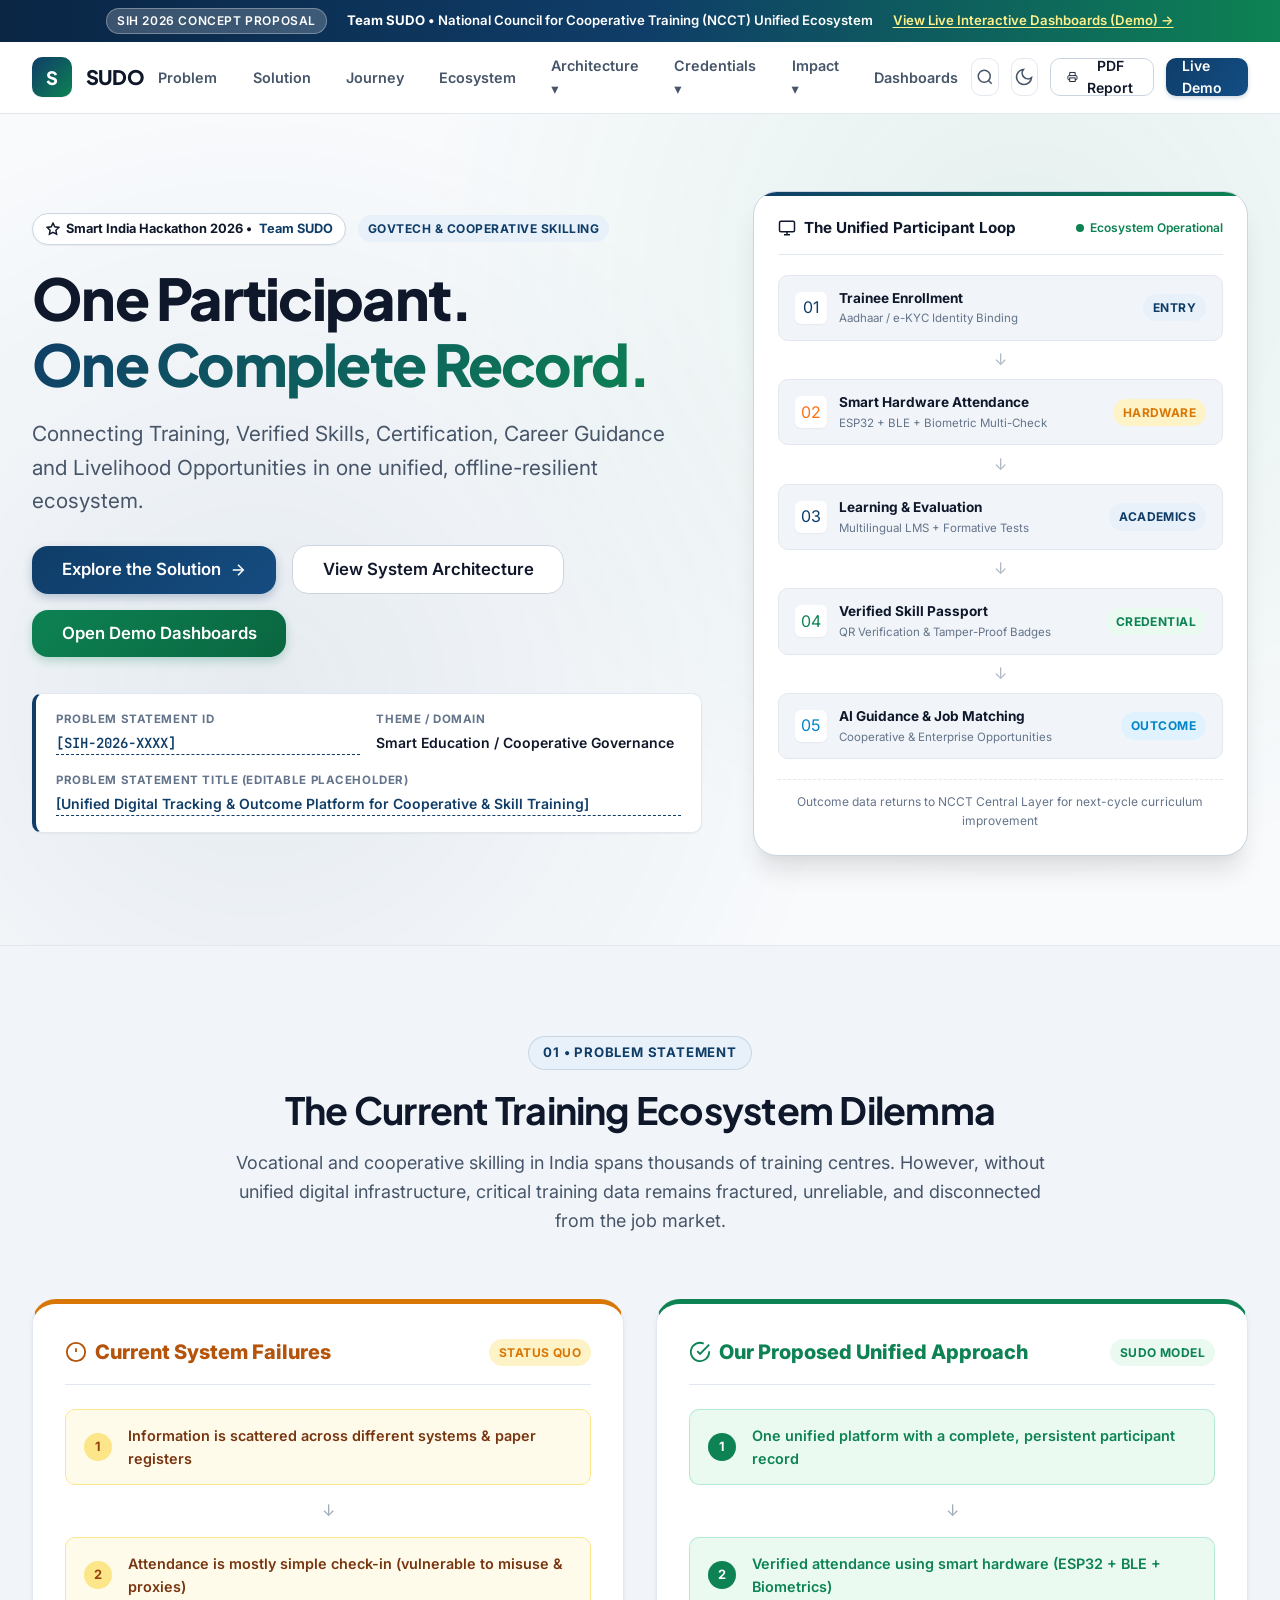
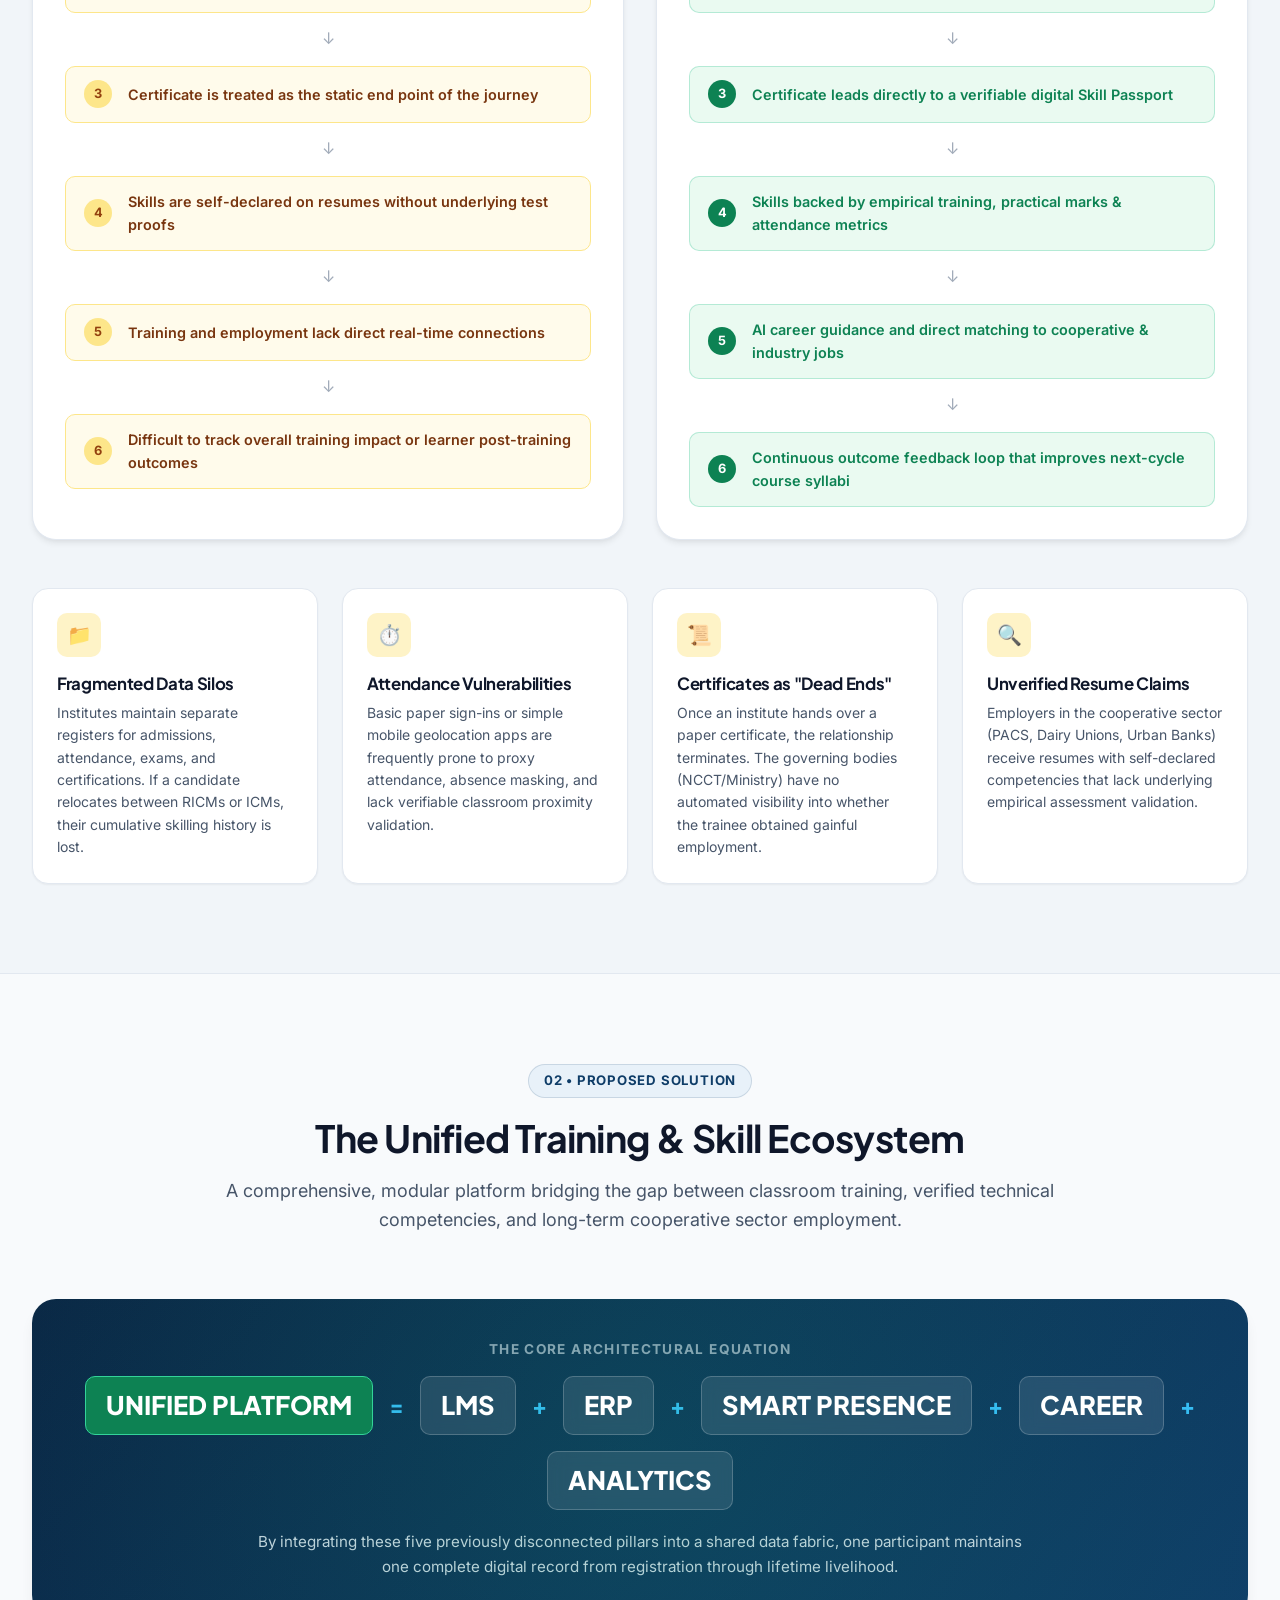
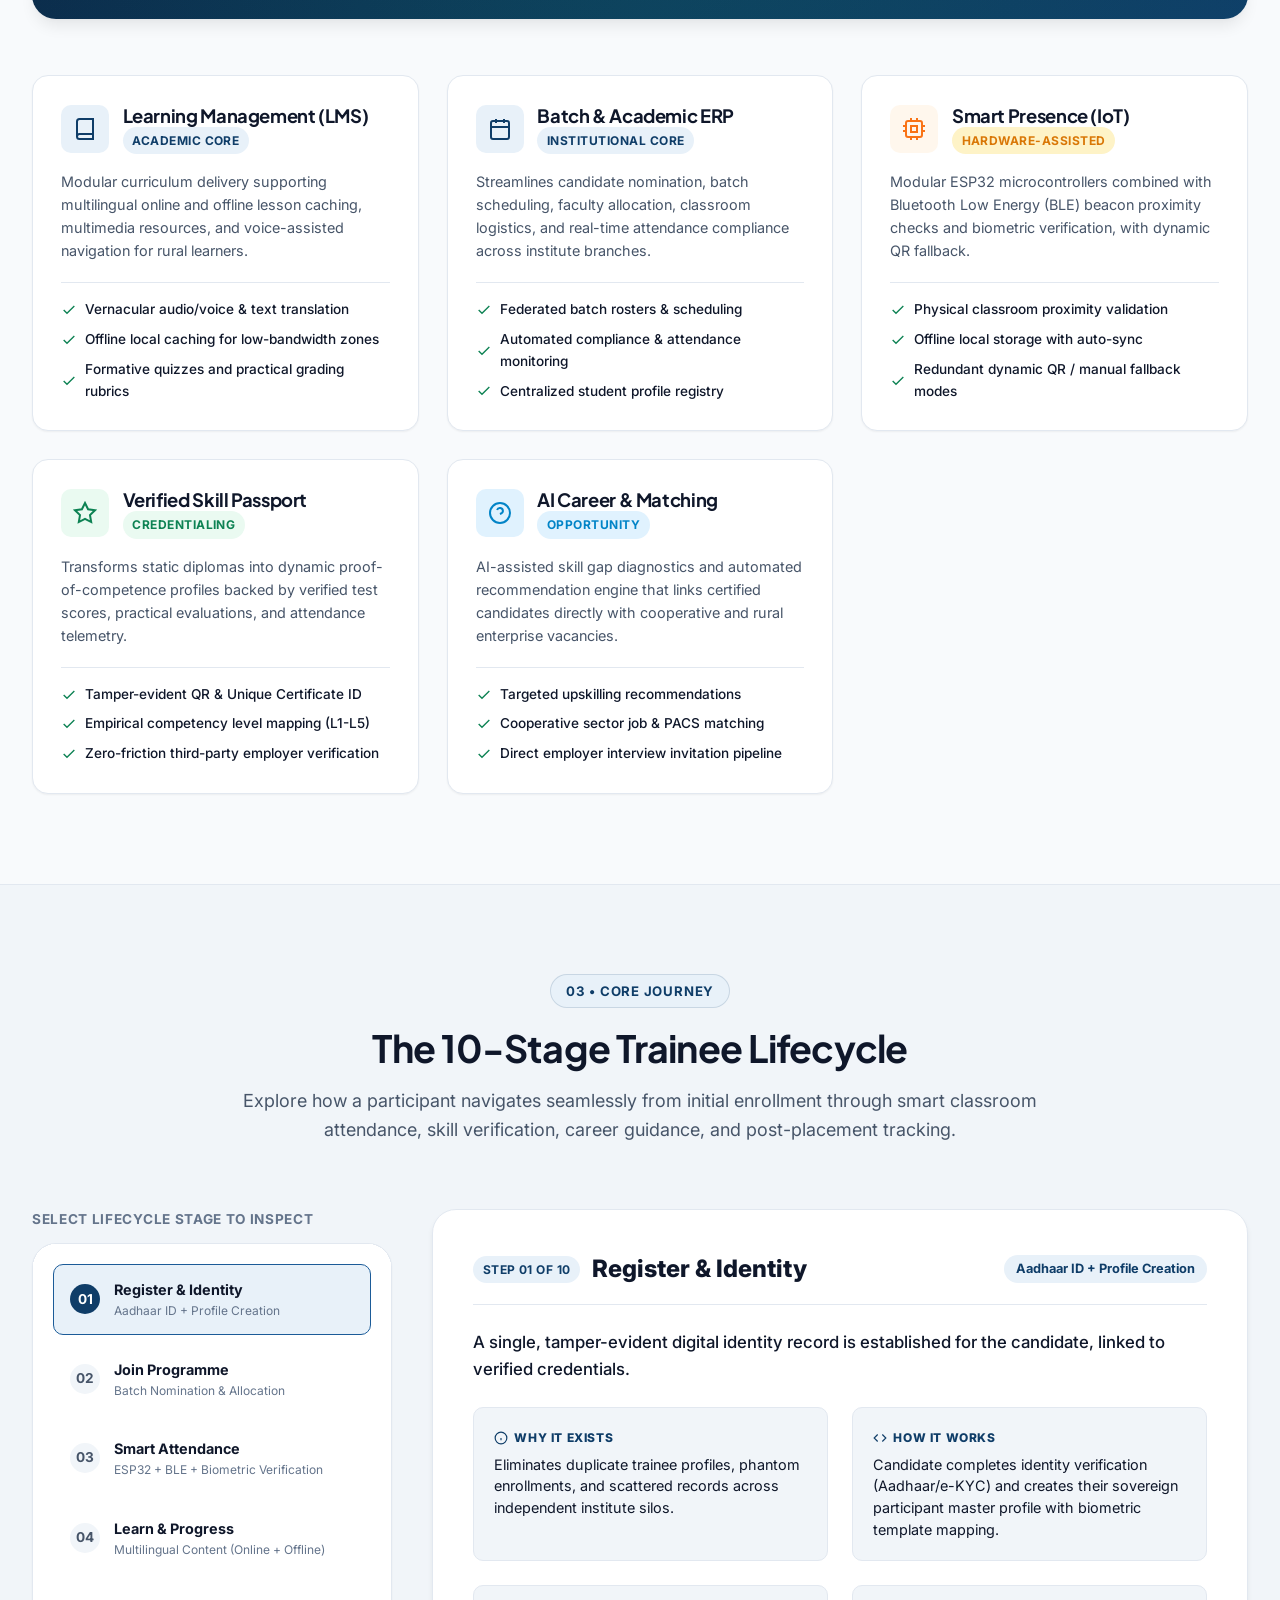
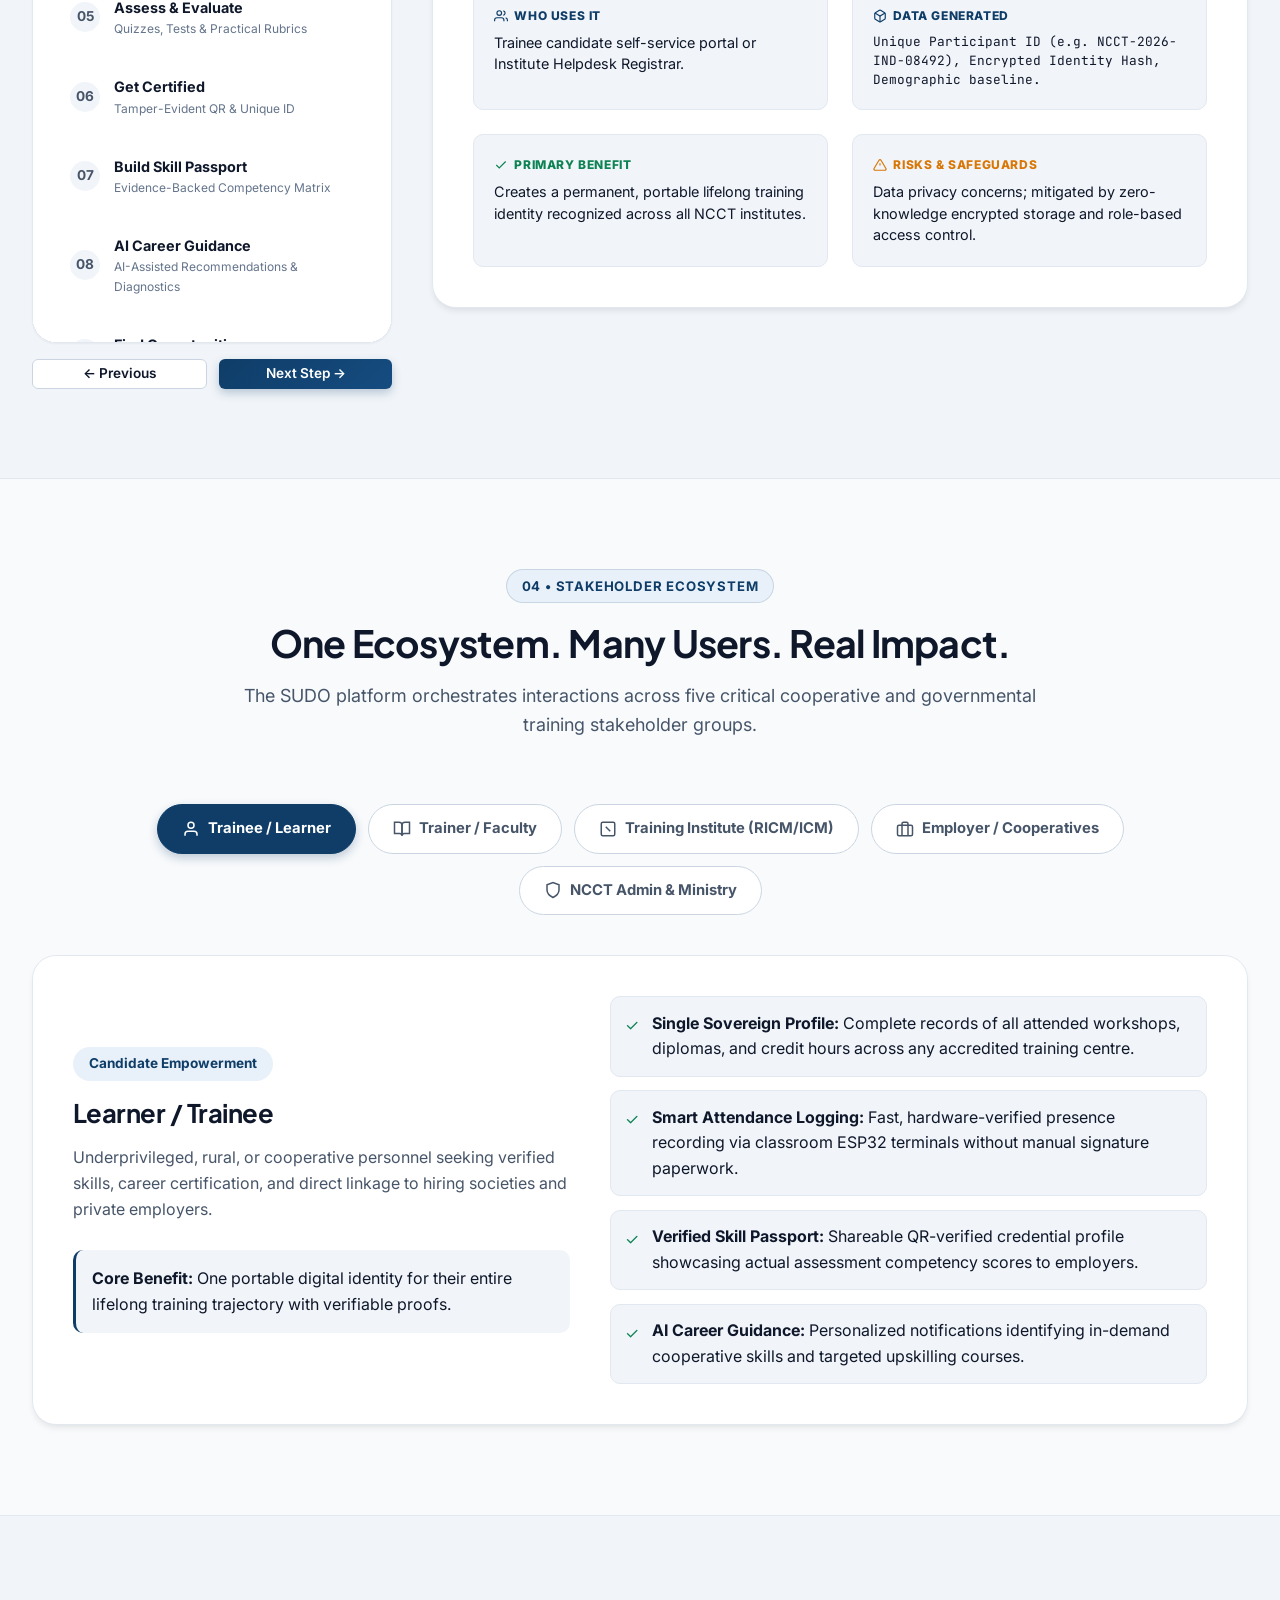
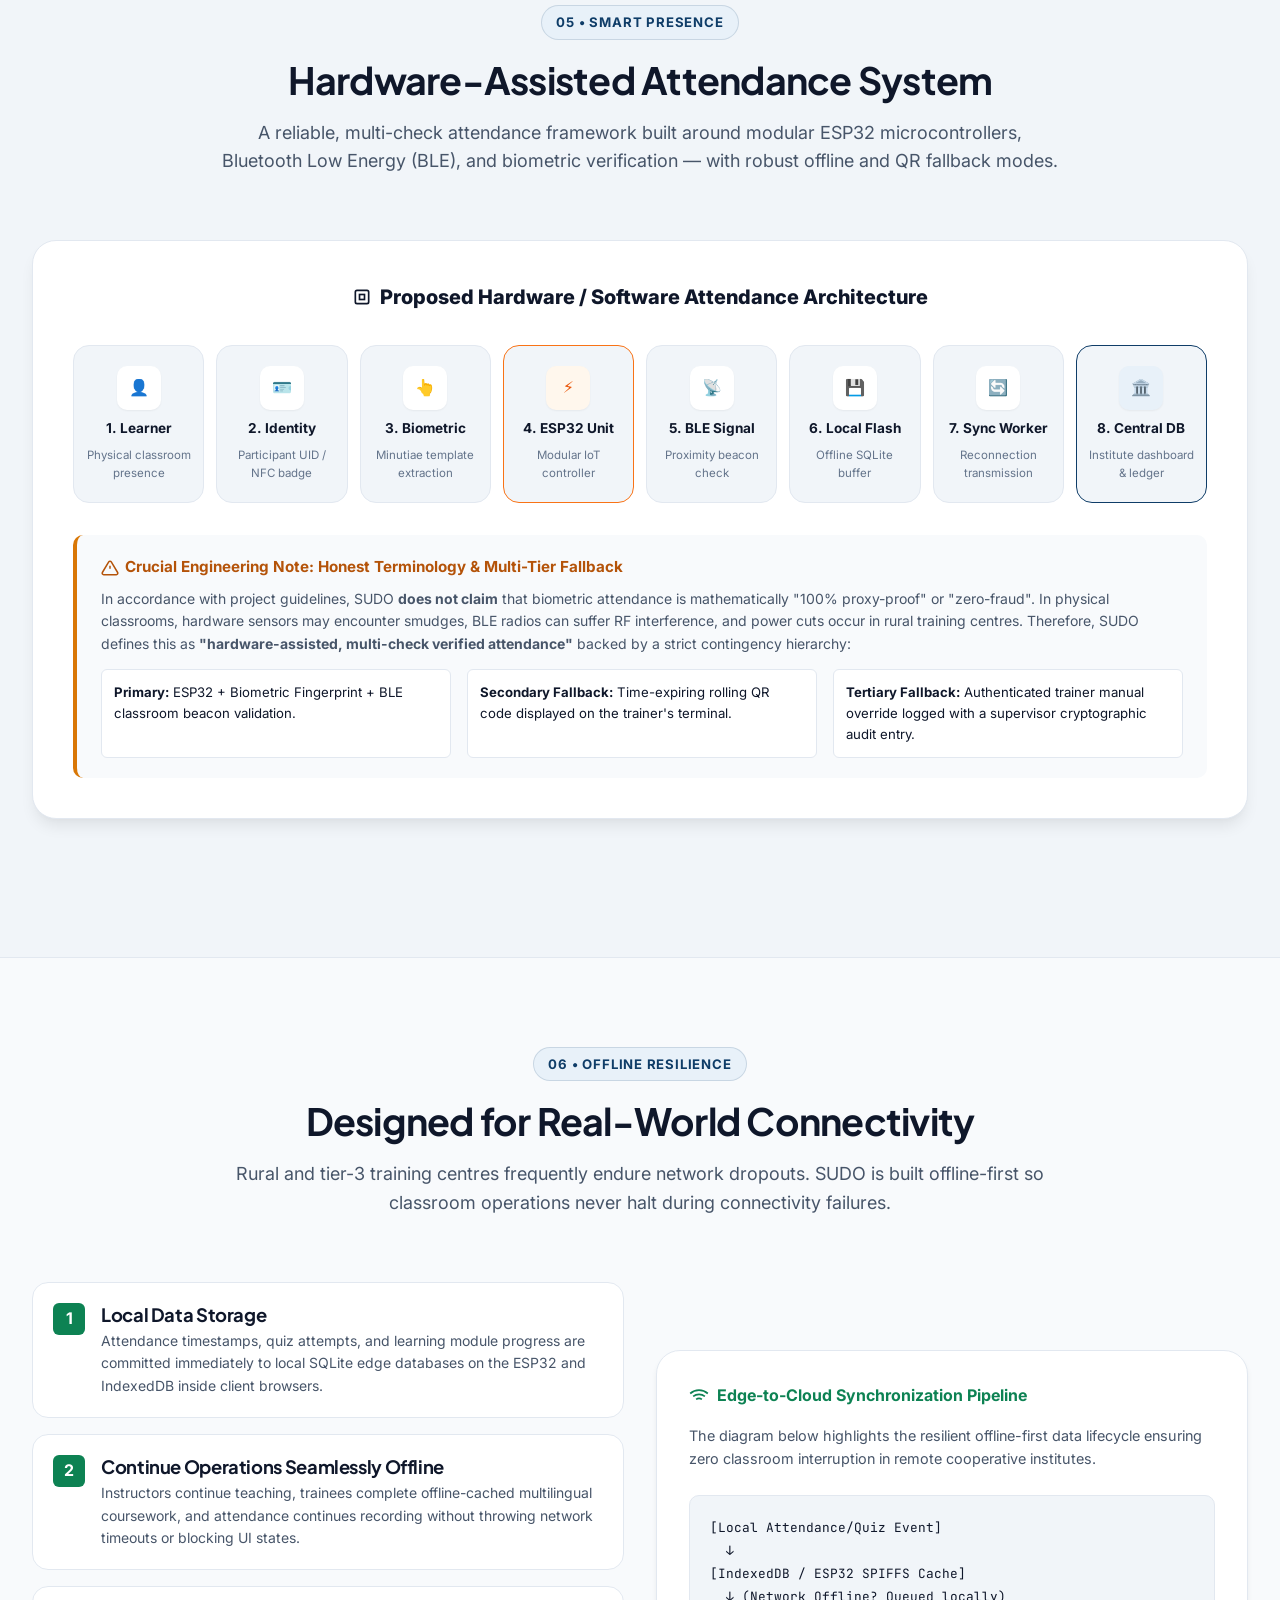
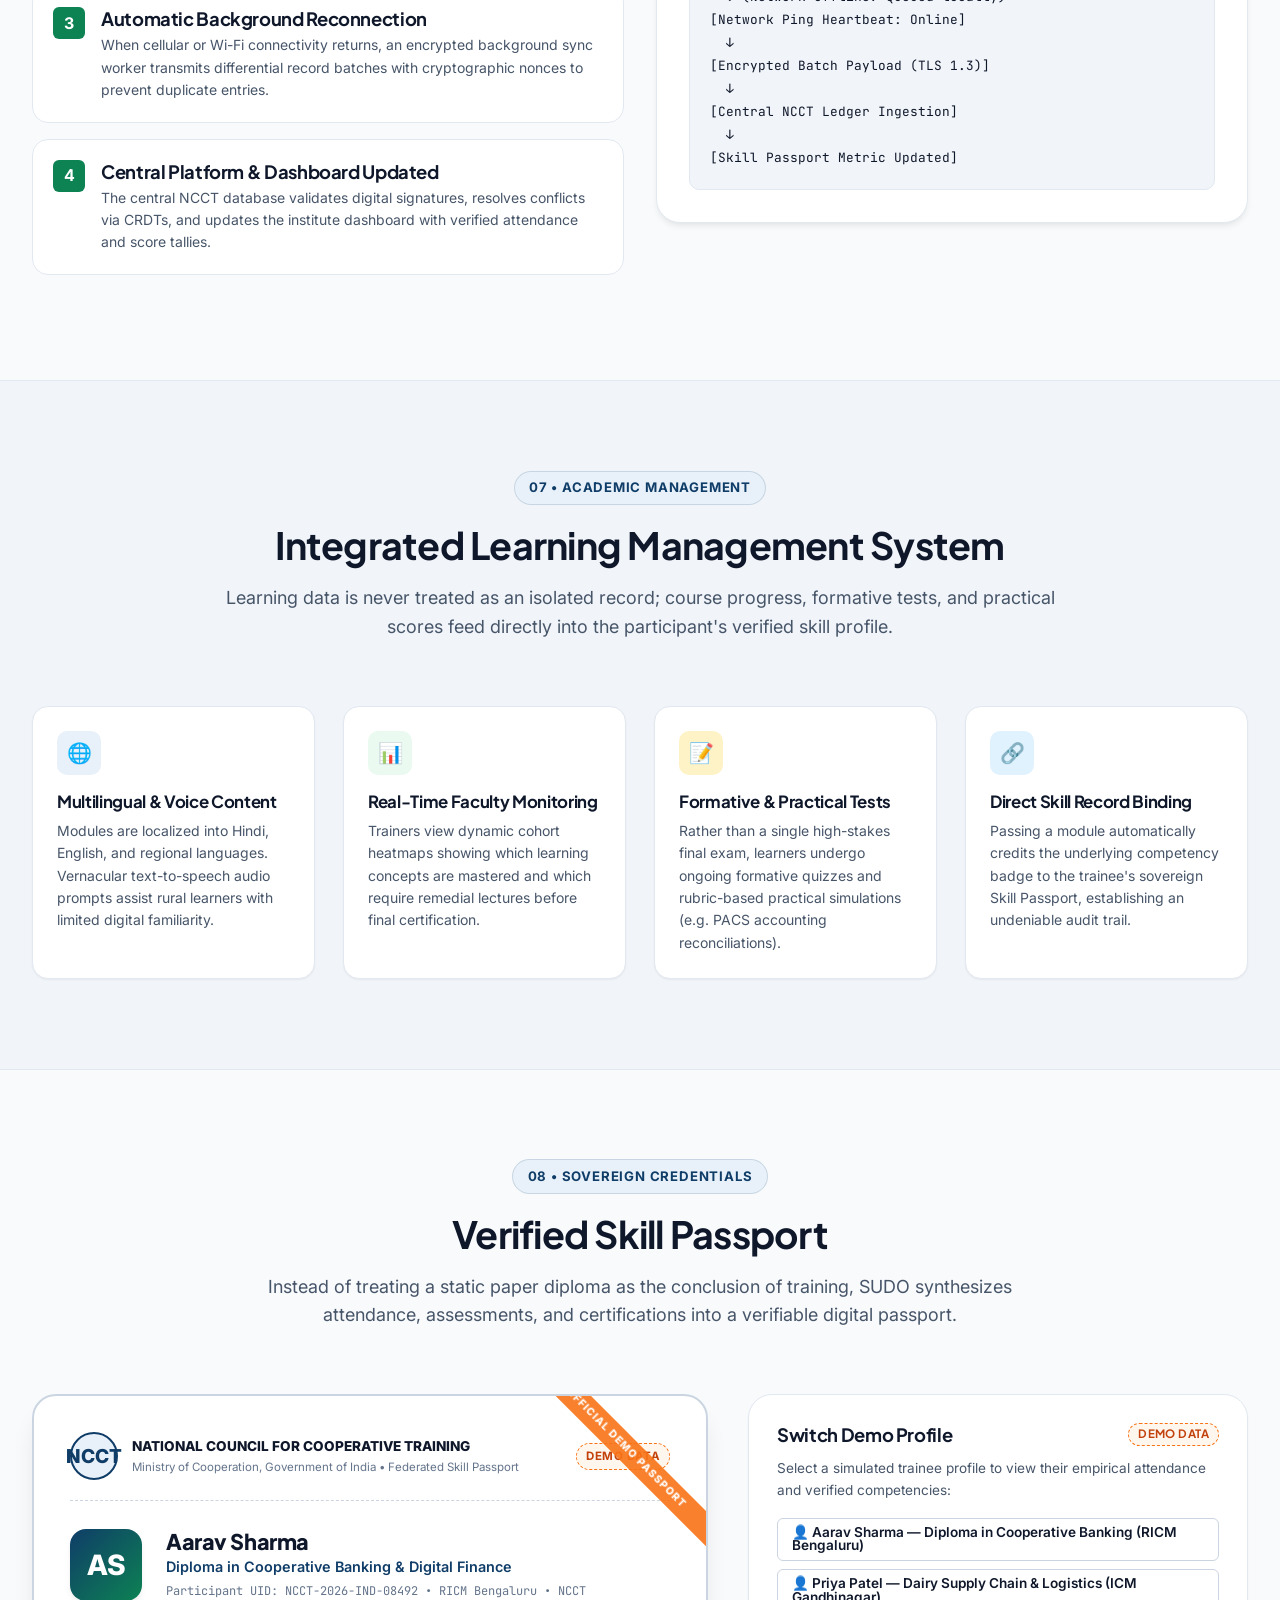
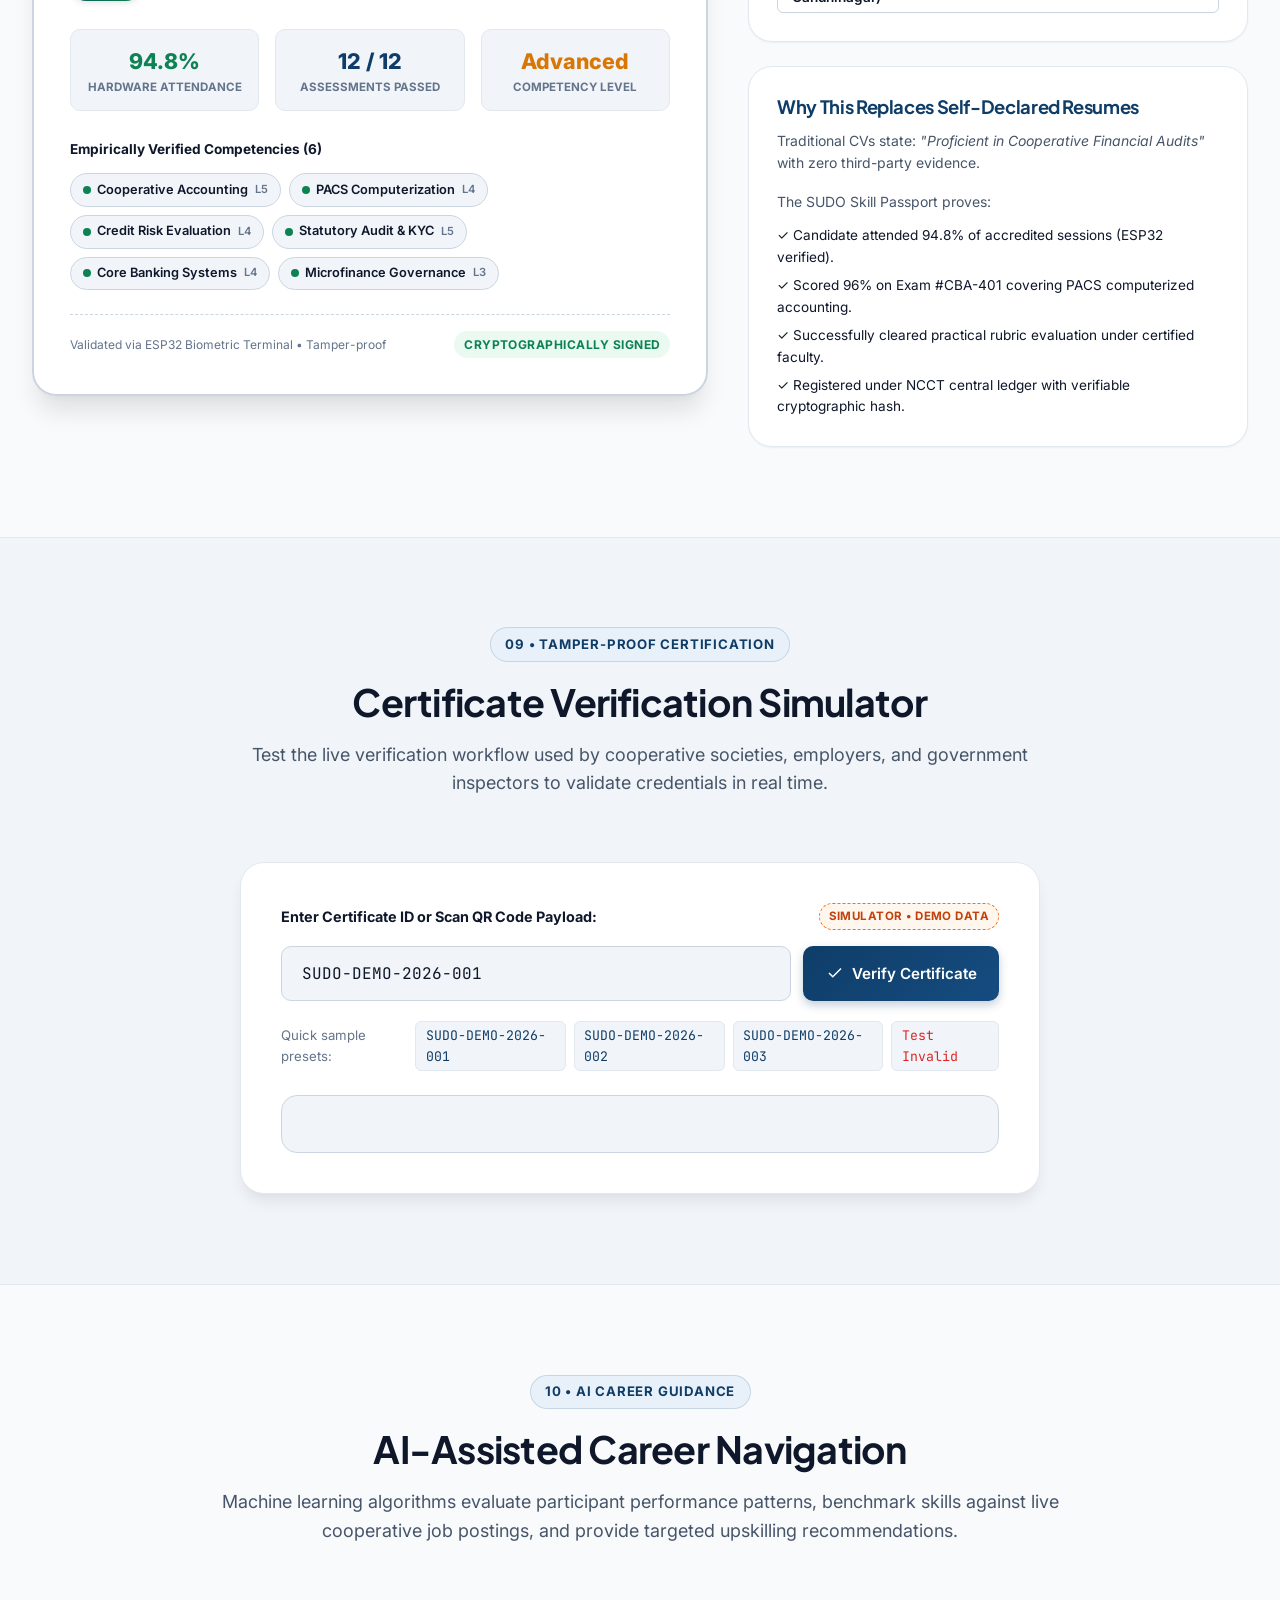
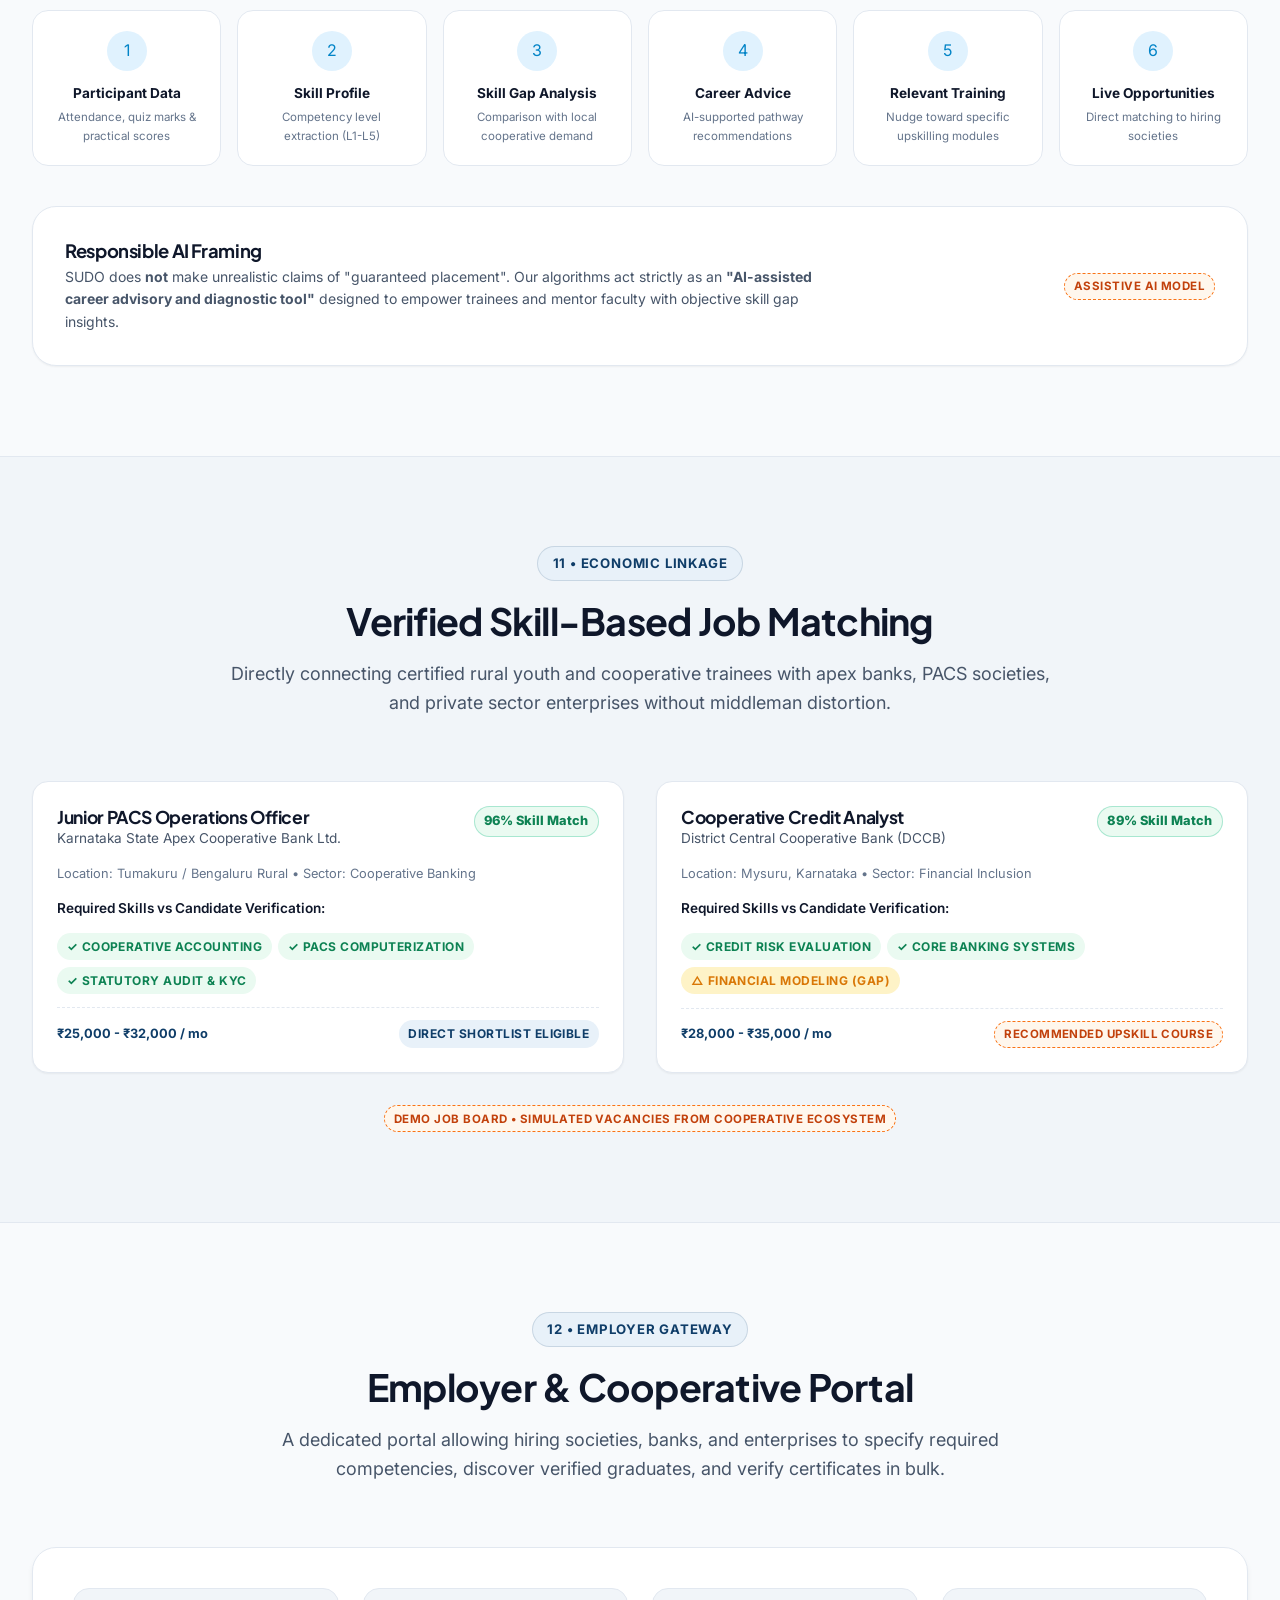
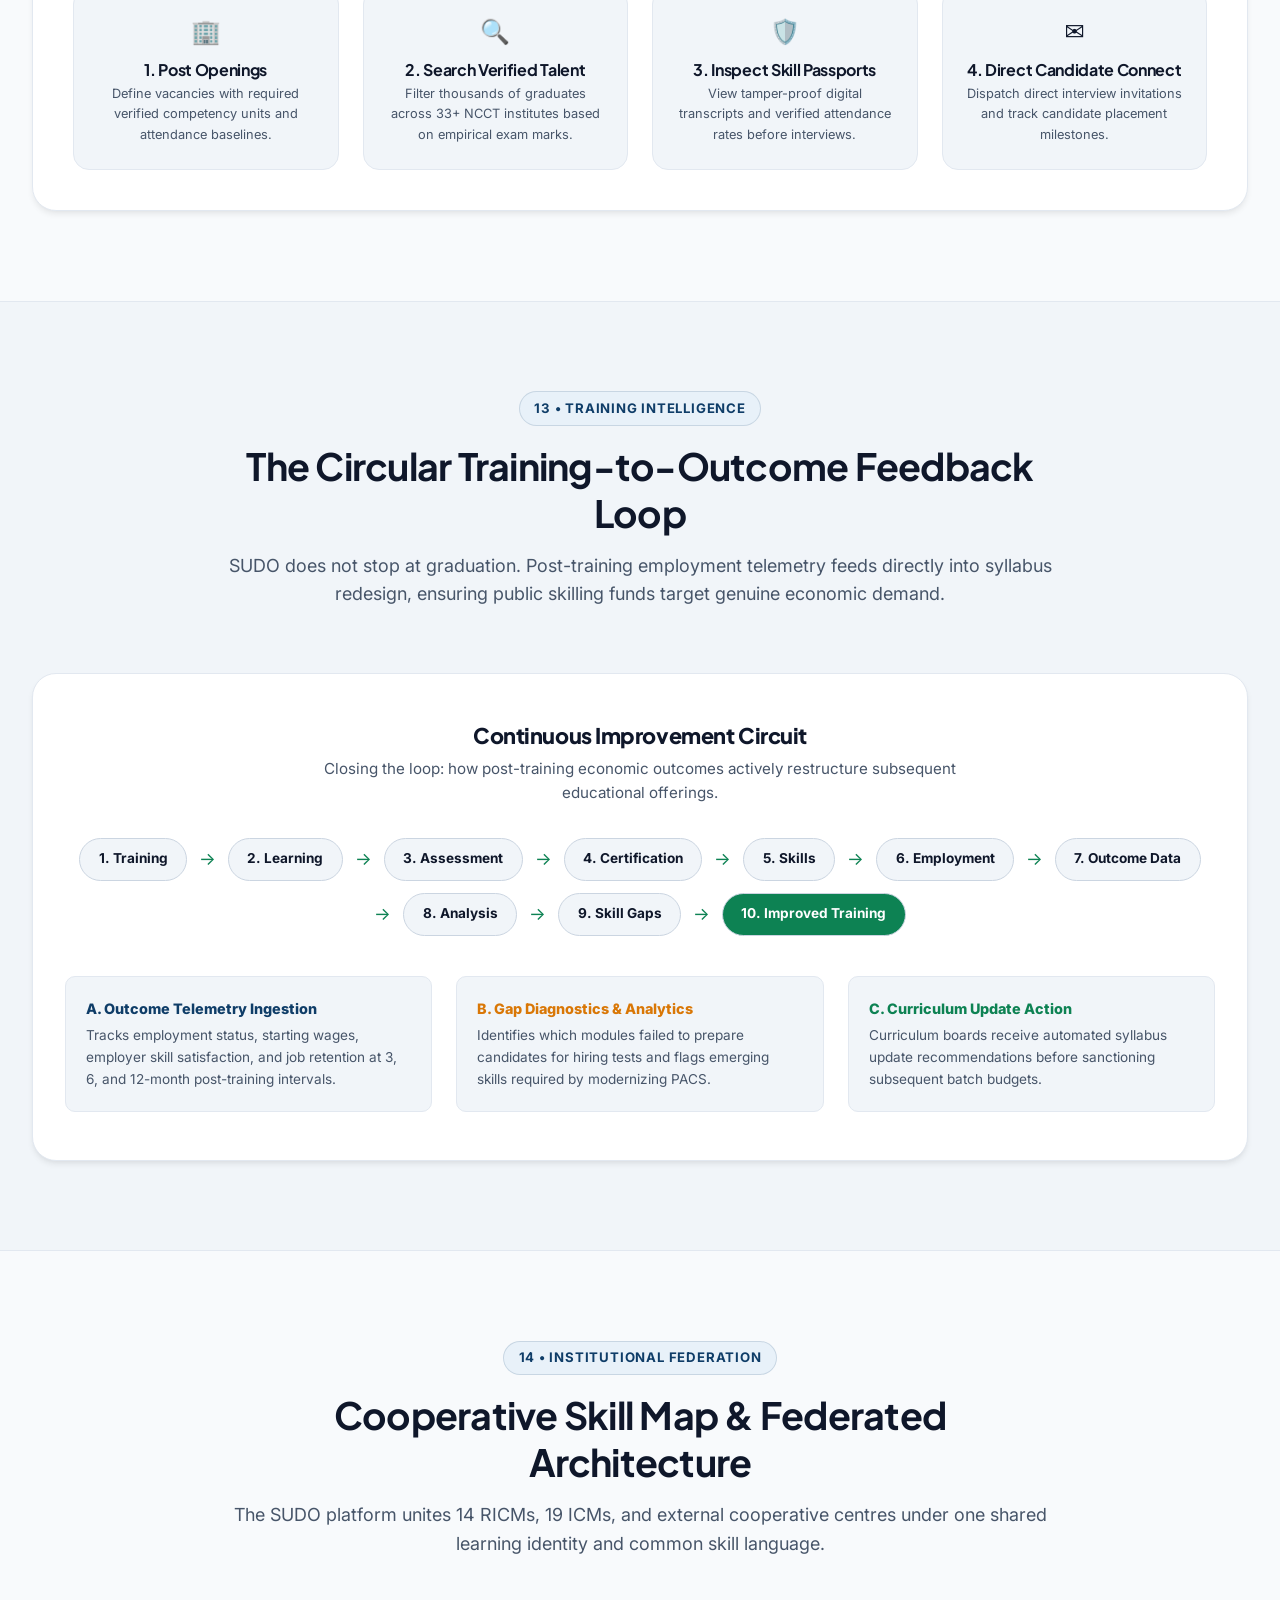
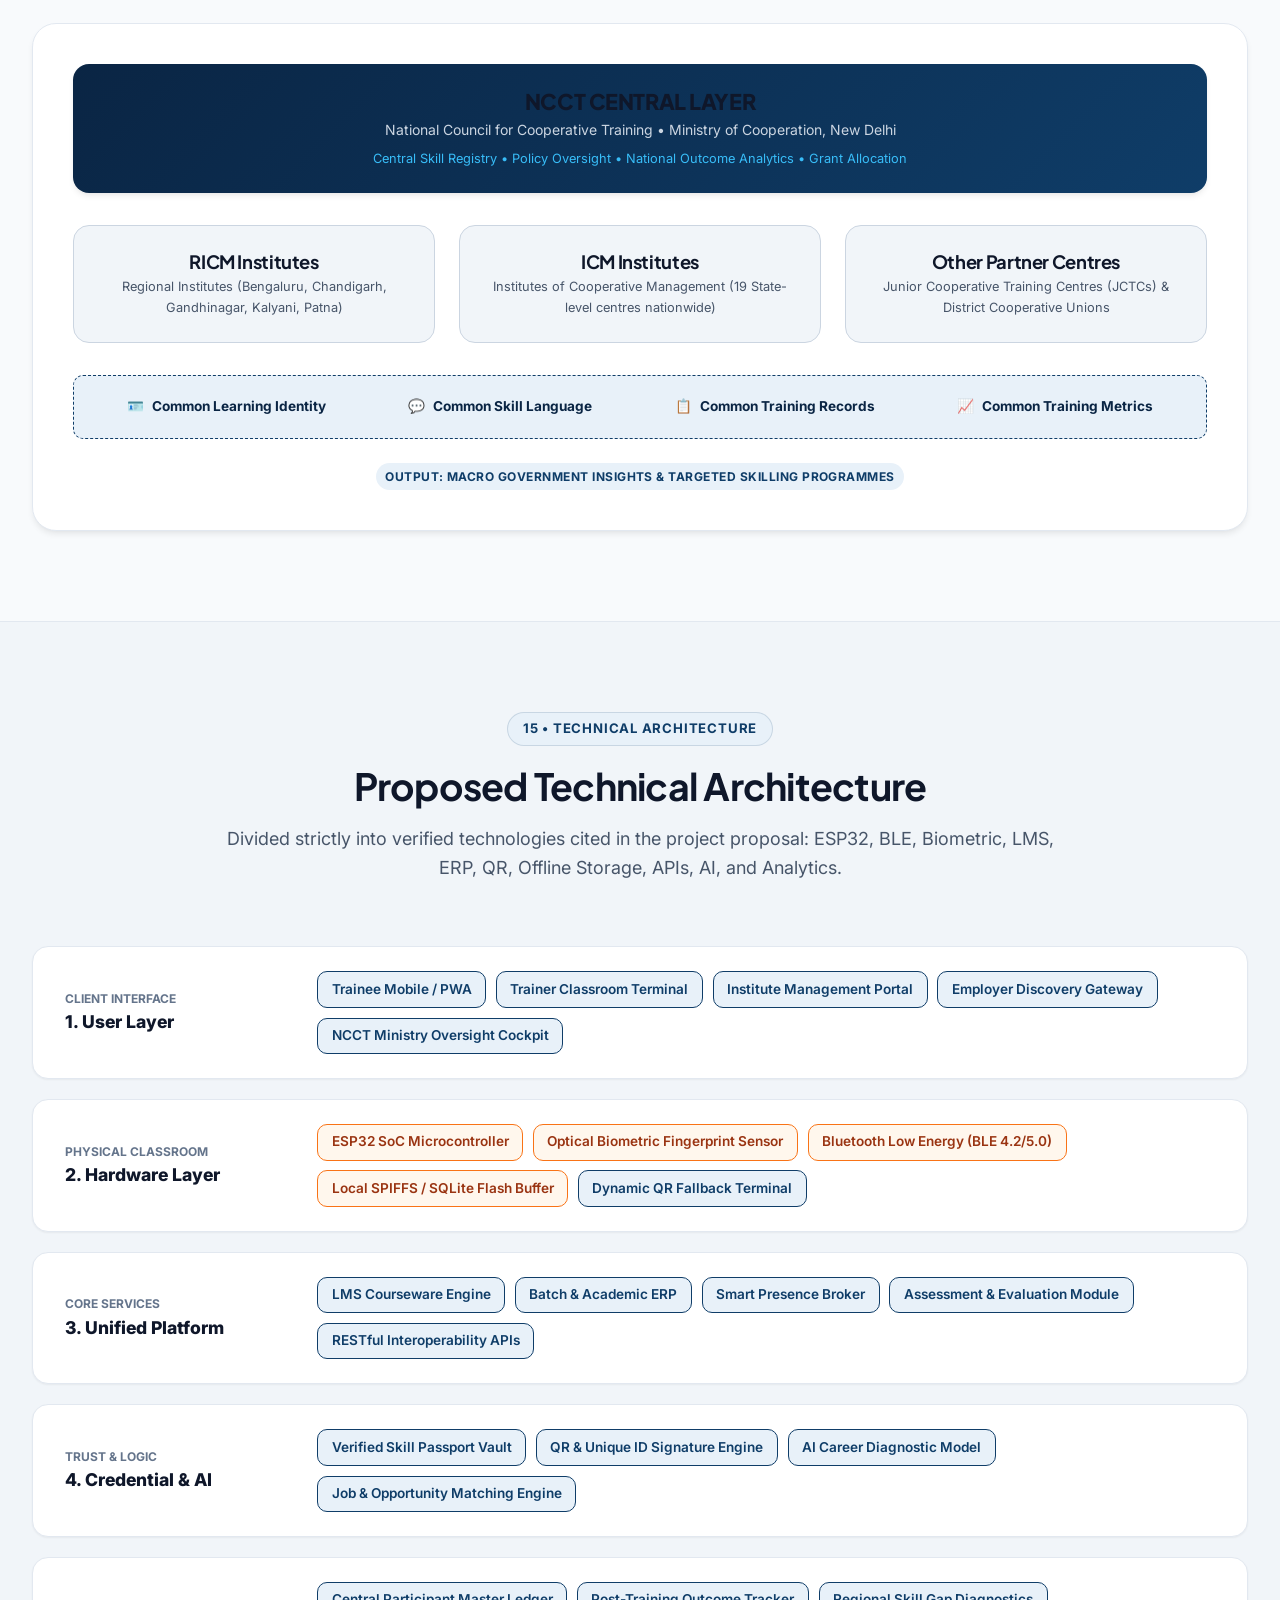
==== commit f280e468: "update" ====
--- a/sih/index.html
+++ b/sih/index.html
@@ -35,7 +35,6 @@
         <a href="#hero" class="brand-logo-icon">S</a>
         <div class="brand-text">
           <span class="brand-name">SUDO</span>
-          <span class="brand-sub">SIH 2026 • Unified Training Platform</span>
         </div>
       </div>
 
@@ -191,6 +190,7 @@
         </button>
         <button class="drawer-close-btn" id="closeMobileNav" aria-label="Close Navigation Menu">✕</button>
       </div>
+    </div>
 
     <div class="drawer-content">
       <div class="drawer-group">
@@ -2338,36 +2338,38 @@
                 <span>Early Academic & Attendance Support Alerts</span>
                 <span class="badge badge-amber">Action Required</span>
               </div>
-              <table class="data-table">
-                <thead>
-                  <tr>
-                    <th>Candidate Name</th>
-                    <th>Diagnosed Issue</th>
-                    <th>Recommended Intervention</th>
-                    <th>Action</th>
-                  </tr>
-                </thead>
-                <tbody>
-                  <tr>
-                    <td><strong>Karan Singhal</strong></td>
-                    <td>Attendance dropped to 72% in past 10 days (BLE Log)</td>
-                    <td>Trigger Counselor Check-in</td>
-                    <td><button class="btn btn-outline btn-sm">Schedule Call</button></td>
-                  </tr>
-                  <tr>
-                    <td><strong>Sunita Mahajan</strong></td>
-                    <td>Scored 58% on "Statutory Cooperative Audit" Quiz</td>
-                    <td>Assign Remedial Video Lab</td>
-                    <td><button class="btn btn-outline btn-sm">Send Resource</button></td>
-                  </tr>
-                  <tr>
-                    <td><strong>Deepak Rawat</strong></td>
-                    <td>Missed 2 consecutive practical rubric evaluations</td>
-                    <td>Classroom Re-evaluation Session</td>
-                    <td><button class="btn btn-outline btn-sm">Schedule Retest</button></td>
-                  </tr>
-                </tbody>
-              </table>
+              <div class="data-table-wrapper">
+                <table class="data-table">
+                  <thead>
+                    <tr>
+                      <th>Candidate Name</th>
+                      <th>Diagnosed Issue</th>
+                      <th>Recommended Intervention</th>
+                      <th>Action</th>
+                    </tr>
+                  </thead>
+                  <tbody>
+                    <tr>
+                      <td><strong>Karan Singhal</strong></td>
+                      <td>Attendance dropped to 72% in past 10 days (BLE Log)</td>
+                      <td>Trigger Counselor Check-in</td>
+                      <td><button class="btn btn-outline btn-sm">Schedule Call</button></td>
+                    </tr>
+                    <tr>
+                      <td><strong>Sunita Mahajan</strong></td>
+                      <td>Scored 58% on "Statutory Cooperative Audit" Quiz</td>
+                      <td>Assign Remedial Video Lab</td>
+                      <td><button class="btn btn-outline btn-sm">Send Resource</button></td>
+                    </tr>
+                    <tr>
+                      <td><strong>Deepak Rawat</strong></td>
+                      <td>Missed 2 consecutive practical rubric evaluations</td>
+                      <td>Classroom Re-evaluation Session</td>
+                      <td><button class="btn btn-outline btn-sm">Schedule Retest</button></td>
+                    </tr>
+                  </tbody>
+                </table>
+              </div>
             </div>
           </div>
 
@@ -2409,47 +2411,49 @@
                 <span>Active Batch Operational Summary</span>
                 <span class="badge badge-primary">Campus View</span>
               </div>
-              <table class="data-table">
-                <thead>
-                  <tr>
-                    <th>Batch Code</th>
-                    <th>Course Programme</th>
-                    <th>Strength</th>
-                    <th>Attendance %</th>
-                    <th>Current Status</th>
-                  </tr>
-                </thead>
-                <tbody>
-                  <tr>
-                    <td>RICM-BLR-2026-B1</td>
-                    <td>Cooperative Banking & Digital Finance</td>
-                    <td>48</td>
-                    <td style="color: var(--color-secondary); font-weight: 700;">94.8%</td>
-                    <td><span class="badge badge-secondary">In Progress</span></td>
-                  </tr>
-                  <tr>
-                    <td>RICM-BLR-2026-B2</td>
-                    <td>PACS Computerization & ERP</td>
-                    <td>60</td>
-                    <td style="color: var(--color-secondary); font-weight: 700;">92.1%</td>
-                    <td><span class="badge badge-secondary">In Progress</span></td>
-                  </tr>
-                  <tr>
-                    <td>RICM-BLR-2026-D1</td>
-                    <td>Agri-Cooperative Marketing & Cold Chains</td>
-                    <td>45</td>
-                    <td style="font-weight: 700;">89.4%</td>
-                    <td><span class="badge badge-amber">Final Exams</span></td>
-                  </tr>
-                  <tr>
-                    <td>RICM-BLR-2026-E3</td>
-                    <td>Executive Training in Cooperative Law</td>
-                    <td>35</td>
-                    <td style="color: var(--color-secondary); font-weight: 700;">96.5%</td>
-                    <td><span class="badge badge-primary">Completed</span></td>
-                  </tr>
-                </tbody>
-              </table>
+              <div class="data-table-wrapper">
+                <table class="data-table">
+                  <thead>
+                    <tr>
+                      <th>Batch Code</th>
+                      <th>Course Programme</th>
+                      <th>Strength</th>
+                      <th>Attendance %</th>
+                      <th>Current Status</th>
+                    </tr>
+                  </thead>
+                  <tbody>
+                    <tr>
+                      <td>RICM-BLR-2026-B1</td>
+                      <td>Cooperative Banking & Digital Finance</td>
+                      <td>48</td>
+                      <td style="color: var(--color-secondary); font-weight: 700;">94.8%</td>
+                      <td><span class="badge badge-secondary">In Progress</span></td>
+                    </tr>
+                    <tr>
+                      <td>RICM-BLR-2026-B2</td>
+                      <td>PACS Computerization & ERP</td>
+                      <td>60</td>
+                      <td style="color: var(--color-secondary); font-weight: 700;">92.1%</td>
+                      <td><span class="badge badge-secondary">In Progress</span></td>
+                    </tr>
+                    <tr>
+                      <td>RICM-BLR-2026-D1</td>
+                      <td>Agri-Cooperative Marketing & Cold Chains</td>
+                      <td>45</td>
+                      <td style="font-weight: 700;">89.4%</td>
+                      <td><span class="badge badge-amber">Final Exams</span></td>
+                    </tr>
+                    <tr>
+                      <td>RICM-BLR-2026-E3</td>
+                      <td>Executive Training in Cooperative Law</td>
+                      <td>35</td>
+                      <td style="color: var(--color-secondary); font-weight: 700;">96.5%</td>
+                      <td><span class="badge badge-primary">Completed</span></td>
+                    </tr>
+                  </tbody>
+                </table>
+              </div>
             </div>
           </div>
 
@@ -2491,42 +2495,44 @@
                 <span>Zonal Skilling Telemetry & Outcome Rates</span>
                 <span class="badge badge-primary">National Audit</span>
               </div>
-              <table class="data-table">
-                <thead>
-                  <tr>
-                    <th>Geographic Zone</th>
-                    <th>Institutes Included</th>
-                    <th>Active Trainees</th>
-                    <th>Placement Outcome %</th>
-                  </tr>
-                </thead>
-                <tbody>
-                  <tr>
-                    <td>Southern Zone (Bengaluru, Chennai, Hyderabad)</td>
-                    <td>7 Centres</td>
-                    <td>3,420</td>
-                    <td style="color: var(--color-secondary); font-weight: 700;">84.2%</td>
-                  </tr>
-                  <tr>
-                    <td>Western Zone (Gandhinagar, Pune, Nagpur)</td>
-                    <td>6 Centres</td>
-                    <td>2,980</td>
-                    <td style="color: var(--color-secondary); font-weight: 700;">81.6%</td>
-                  </tr>
-                  <tr>
-                    <td>Northern Zone (Chandigarh, Lucknow, Dehradun)</td>
-                    <td>8 Centres</td>
-                    <td>3,810</td>
-                    <td style="font-weight: 700;">76.8%</td>
-                  </tr>
-                  <tr>
-                    <td>Eastern & North-East Zone (Kolkata, Guwahati, Patna)</td>
-                    <td>12 Centres</td>
-                    <td>4,610</td>
-                    <td style="font-weight: 700;">73.1%</td>
-                  </tr>
-                </tbody>
-              </table>
+              <div class="data-table-wrapper">
+                <table class="data-table">
+                  <thead>
+                    <tr>
+                      <th>Geographic Zone</th>
+                      <th>Institutes Included</th>
+                      <th>Active Trainees</th>
+                      <th>Placement Outcome %</th>
+                    </tr>
+                  </thead>
+                  <tbody>
+                    <tr>
+                      <td>Southern Zone (Bengaluru, Chennai, Hyderabad)</td>
+                      <td>7 Centres</td>
+                      <td>3,420</td>
+                      <td style="color: var(--color-secondary); font-weight: 700;">84.2%</td>
+                    </tr>
+                    <tr>
+                      <td>Western Zone (Gandhinagar, Pune, Nagpur)</td>
+                      <td>6 Centres</td>
+                      <td>2,980</td>
+                      <td style="color: var(--color-secondary); font-weight: 700;">81.6%</td>
+                    </tr>
+                    <tr>
+                      <td>Northern Zone (Chandigarh, Lucknow, Dehradun)</td>
+                      <td>8 Centres</td>
+                      <td>3,810</td>
+                      <td style="font-weight: 700;">76.8%</td>
+                    </tr>
+                    <tr>
+                      <td>Eastern & North-East Zone (Kolkata, Guwahati, Patna)</td>
+                      <td>12 Centres</td>
+                      <td>4,610</td>
+                      <td style="font-weight: 700;">73.1%</td>
+                    </tr>
+                  </tbody>
+                </table>
+              </div>
             </div>
           </div>
 
@@ -2568,47 +2574,49 @@
                 <span>Top Matched Candidates for "Junior PACS Operations Officer"</span>
                 <span class="badge badge-secondary">Verified Profiles</span>
               </div>
-              <table class="data-table">
-                <thead>
-                  <tr>
-                    <th>Candidate Name</th>
-                    <th>Participant UID</th>
-                    <th>Skill Match</th>
-                    <th>Training Institute</th>
-                    <th>Action</th>
-                  </tr>
-                </thead>
-                <tbody>
-                  <tr>
-                    <td><strong>Aarav Sharma</strong></td>
-                    <td class="mono">NCCT-2026-IND-08492</td>
-                    <td style="color: var(--color-secondary); font-weight: 700;">96%</td>
-                    <td>RICM Bengaluru</td>
-                    <td><button class="btn btn-primary btn-sm">View Passport</button></td>
-                  </tr>
-                  <tr>
-                    <td><strong>Meenakshi Sundaram</strong></td>
-                    <td class="mono">NCCT-2026-IND-08503</td>
-                    <td style="color: var(--color-secondary); font-weight: 700;">94%</td>
-                    <td>RICM Bengaluru</td>
-                    <td><button class="btn btn-primary btn-sm">View Passport</button></td>
-                  </tr>
-                  <tr>
-                    <td><strong>Ravi Teja</strong></td>
-                    <td class="mono">NCCT-2026-IND-08611</td>
-                    <td style="font-weight: 700;">91%</td>
-                    <td>ICM Hyderabad</td>
-                    <td><button class="btn btn-outline btn-sm">Under Review</button></td>
-                  </tr>
-                  <tr>
-                    <td><strong>Sunita Mahajan</strong></td>
-                    <td class="mono">NCCT-2026-IND-08544</td>
-                    <td style="font-weight: 700;">87%</td>
-                    <td>RICM Bengaluru</td>
-                    <td><button class="btn btn-outline btn-sm">Invite Interview</button></td>
-                  </tr>
-                </tbody>
-              </table>
+              <div class="data-table-wrapper">
+                <table class="data-table">
+                  <thead>
+                    <tr>
+                      <th>Candidate Name</th>
+                      <th>Participant UID</th>
+                      <th>Skill Match</th>
+                      <th>Training Institute</th>
+                      <th>Action</th>
+                    </tr>
+                  </thead>
+                  <tbody>
+                    <tr>
+                      <td><strong>Aarav Sharma</strong></td>
+                      <td class="mono">NCCT-2026-IND-08492</td>
+                      <td style="color: var(--color-secondary); font-weight: 700;">96%</td>
+                      <td>RICM Bengaluru</td>
+                      <td><button class="btn btn-primary btn-sm">View Passport</button></td>
+                    </tr>
+                    <tr>
+                      <td><strong>Meenakshi Sundaram</strong></td>
+                      <td class="mono">NCCT-2026-IND-08503</td>
+                      <td style="color: var(--color-secondary); font-weight: 700;">94%</td>
+                      <td>RICM Bengaluru</td>
+                      <td><button class="btn btn-primary btn-sm">View Passport</button></td>
+                    </tr>
+                    <tr>
+                      <td><strong>Ravi Teja</strong></td>
+                      <td class="mono">NCCT-2026-IND-08611</td>
+                      <td style="font-weight: 700;">91%</td>
+                      <td>ICM Hyderabad</td>
+                      <td><button class="btn btn-outline btn-sm">Under Review</button></td>
+                    </tr>
+                    <tr>
+                      <td><strong>Sunita Mahajan</strong></td>
+                      <td class="mono">NCCT-2026-IND-08544</td>
+                      <td style="font-weight: 700;">87%</td>
+                      <td>RICM Bengaluru</td>
+                      <td><button class="btn btn-outline btn-sm">Invite Interview</button></td>
+                    </tr>
+                  </tbody>
+                </table>
+              </div>
             </div>
           </div>
         </div>
--- a/sih/css/style.css
+++ b/sih/css/style.css
@@ -100,7 +100,9 @@
 }
 
 /* Base Resets */
-*, *::before, *::after {
+*,
+*::before,
+*::after {
   box-sizing: border-box;
   margin: 0;
   padding: 0;
@@ -128,7 +130,7 @@
 }
 
 /* ==========================================================================
-   SMOOTH THEME TRANSITION & VIEW TRANSITIONS
+   SMOOTH THEME TRA NSITION & VIEW TRANSITIONS
    ========================================================================== */
 
 /* Active theme transition class applied to html during toggle */
@@ -137,11 +139,11 @@
 html.theme-transitioning *::before,
 html.theme-transitioning *::after {
   transition: background-color 0.45s cubic-bezier(0.16, 1, 0.3, 1),
-              color 0.35s cubic-bezier(0.16, 1, 0.3, 1),
-              border-color 0.4s cubic-bezier(0.16, 1, 0.3, 1),
-              box-shadow 0.45s cubic-bezier(0.16, 1, 0.3, 1),
-              fill 0.35s cubic-bezier(0.16, 1, 0.3, 1),
-              stroke 0.35s cubic-bezier(0.16, 1, 0.3, 1) !important;
+    color 0.35s cubic-bezier(0.16, 1, 0.3, 1),
+    border-color 0.4s cubic-bezier(0.16, 1, 0.3, 1),
+    box-shadow 0.45s cubic-bezier(0.16, 1, 0.3, 1),
+    fill 0.35s cubic-bezier(0.16, 1, 0.3, 1),
+    stroke 0.35s cubic-bezier(0.16, 1, 0.3, 1) !important;
   transition-delay: 0s !important;
 }
 
@@ -174,9 +176,9 @@
 .modal-dialog,
 .mobile-nav-drawer {
   transition: background-color 0.35s cubic-bezier(0.16, 1, 0.3, 1),
-              border-color 0.35s cubic-bezier(0.16, 1, 0.3, 1),
-              box-shadow 0.35s cubic-bezier(0.16, 1, 0.3, 1),
-              color 0.3s cubic-bezier(0.16, 1, 0.3, 1);
+    border-color 0.35s cubic-bezier(0.16, 1, 0.3, 1),
+    box-shadow 0.35s cubic-bezier(0.16, 1, 0.3, 1),
+    color 0.3s cubic-bezier(0.16, 1, 0.3, 1);
 }
 
 /* Modern View Transitions API (Radial circular reveal) */
@@ -185,9 +187,11 @@
   animation: none;
   mix-blend-mode: normal;
 }
+
 ::view-transition-old(root) {
   z-index: 1;
 }
+
 ::view-transition-new(root) {
   z-index: 99999;
 }
@@ -198,9 +202,9 @@
   position: relative;
   overflow: hidden;
   transition: transform 0.3s cubic-bezier(0.34, 1.56, 0.64, 1),
-              background-color 0.25s ease,
-              border-color 0.25s ease,
-              box-shadow 0.25s ease;
+    background-color 0.25s ease,
+    border-color 0.25s ease,
+    box-shadow 0.25s ease;
 }
 
 #themeToggleBtn:hover,
@@ -228,7 +232,8 @@
   opacity: 0.2;
 }
 
-img, svg {
+img,
+svg {
   display: block;
   max-width: 100%;
 }
@@ -238,7 +243,10 @@
   text-decoration: none;
 }
 
-button, input, select, textarea {
+button,
+input,
+select,
+textarea {
   font-family: inherit;
   font-size: inherit;
   line-height: inherit;
@@ -251,14 +259,20 @@
   cursor: pointer;
 }
 
-ul, ol {
+ul,
+ol {
   list-style: none;
 }
 
 /* ==========================================================================
    TYPOGRAPHY
    ========================================================================== */
-h1, h2, h3, h4, h5, h6 {
+h1,
+h2,
+h3,
+h4,
+h5,
+h6 {
   font-family: var(--font-heading);
   font-weight: 700;
   line-height: 1.25;
@@ -266,10 +280,22 @@
   letter-spacing: -0.02em;
 }
 
-h1 { font-size: clamp(2rem, 4vw, 3.25rem); }
-h2 { font-size: clamp(1.65rem, 3vw, 2.35rem); }
-h3 { font-size: clamp(1.25rem, 2vw, 1.6rem); }
-h4 { font-size: 1.15rem; font-weight: 600; }
+h1 {
+  font-size: clamp(2rem, 4vw, 3.25rem);
+}
+
+h2 {
+  font-size: clamp(1.65rem, 3vw, 2.35rem);
+}
+
+h3 {
+  font-size: clamp(1.25rem, 2vw, 1.6rem);
+}
+
+h4 {
+  font-size: 1.15rem;
+  font-weight: 600;
+}
 
 p {
   color: var(--text-muted);
@@ -475,7 +501,8 @@
   transition: all var(--transition-fast);
 }
 
-.nav-link:hover, .nav-link.active {
+.nav-link:hover,
+.nav-link.active {
   color: var(--color-primary);
   background: var(--color-primary-subtle);
 }
@@ -667,11 +694,30 @@
   letter-spacing: 0.04em;
 }
 
-.badge-primary { background: var(--color-primary-subtle); color: var(--color-primary); }
-.badge-secondary { background: var(--color-secondary-subtle); color: var(--color-secondary); }
-.badge-amber { background: var(--color-accent-amber-light); color: var(--color-accent-amber); }
-.badge-red { background: var(--color-accent-red-subtle); color: var(--color-accent-red); }
-.badge-cyan { background: var(--color-accent-cyan-subtle); color: var(--color-accent-cyan); }
+.badge-primary {
+  background: var(--color-primary-subtle);
+  color: var(--color-primary);
+}
+
+.badge-secondary {
+  background: var(--color-secondary-subtle);
+  color: var(--color-secondary);
+}
+
+.badge-amber {
+  background: var(--color-accent-amber-light);
+  color: var(--color-accent-amber);
+}
+
+.badge-red {
+  background: var(--color-accent-red-subtle);
+  color: var(--color-accent-red);
+}
+
+.badge-cyan {
+  background: var(--color-accent-cyan-subtle);
+  color: var(--color-accent-cyan);
+}
 
 .badge-demo {
   background: #fff7ed;
@@ -694,8 +740,8 @@
   position: relative;
   padding: clamp(3rem, 6vw, 5.5rem) 0 clamp(3.5rem, 7vw, 6rem) 0;
   background: radial-gradient(circle at 80% 20%, rgba(13, 130, 83, 0.08) 0%, transparent 50%),
-              radial-gradient(circle at 20% 70%, rgba(15, 61, 104, 0.08) 0%, transparent 50%),
-              var(--bg-page);
+    radial-gradient(circle at 20% 70%, rgba(15, 61, 104, 0.08) 0%, transparent 50%),
+    var(--bg-page);
   border-bottom: 1px solid var(--border-light);
   overflow: hidden;
 }
@@ -872,9 +918,20 @@
 }
 
 @keyframes pulse {
-  0% { transform: scale(0.95); box-shadow: 0 0 0 0 rgba(16, 185, 129, 0.7); }
-  70% { transform: scale(1); box-shadow: 0 0 0 6px rgba(16, 185, 129, 0); }
-  100% { transform: scale(0.95); box-shadow: 0 0 0 0 rgba(16, 185, 129, 0); }
+  0% {
+    transform: scale(0.95);
+    box-shadow: 0 0 0 0 rgba(16, 185, 129, 0.7);
+  }
+
+  70% {
+    transform: scale(1);
+    box-shadow: 0 0 0 6px rgba(16, 185, 129, 0);
+  }
+
+  100% {
+    transform: scale(0.95);
+    box-shadow: 0 0 0 0 rgba(16, 185, 129, 0);
+  }
 }
 
 /* Hero Flow Diagram */
@@ -983,8 +1040,13 @@
   gap: 0.5rem;
 }
 
-.current .col-title { color: #b45309; }
-.solution .col-title { color: var(--color-secondary); }
+.current .col-title {
+  color: #b45309;
+}
+
+.solution .col-title {
+  color: var(--color-secondary);
+}
 
 .step-flow {
   display: flex;
@@ -1447,8 +1509,15 @@
 }
 
 @keyframes fadeIn {
-  from { opacity: 0; transform: translateY(8px); }
-  to { opacity: 1; transform: translateY(0); }
+  from {
+    opacity: 0;
+    transform: translateY(8px);
+  }
+
+  to {
+    opacity: 1;
+    transform: translateY(0);
+  }
 }
 
 .stakeholder-role-card {
@@ -2201,21 +2270,26 @@
    ========================================================================== */
 .data-table-wrapper {
   overflow-x: auto;
+  -webkit-overflow-scrolling: touch;
+  width: 100%;
+  max-width: 100%;
   background: var(--bg-surface);
   border: 1px solid var(--border-light);
   border-radius: var(--radius-xl);
   box-shadow: var(--shadow-sm);
-  margin-top: 2rem;
+  margin-top: 1.5rem;
 }
 
 .data-table {
   width: 100%;
+  min-width: 600px;
   border-collapse: collapse;
   text-align: left;
   font-size: 0.875rem;
 }
 
-.data-table th, .data-table td {
+.data-table th,
+.data-table td {
   padding: 1rem 1.25rem;
   border-bottom: 1px solid var(--border-light);
 }
@@ -2332,10 +2406,25 @@
   font-size: 1.35rem;
 }
 
-.f-icon.tech { background: var(--color-primary-subtle); color: var(--color-primary); }
-.f-icon.ops { background: var(--color-secondary-subtle); color: var(--color-secondary); }
-.f-icon.econ { background: var(--color-accent-amber-light); color: var(--color-accent-amber); }
-.f-icon.scale { background: var(--color-accent-cyan-subtle); color: var(--color-accent-cyan); }
+.f-icon.tech {
+  background: var(--color-primary-subtle);
+  color: var(--color-primary);
+}
+
+.f-icon.ops {
+  background: var(--color-secondary-subtle);
+  color: var(--color-secondary);
+}
+
+.f-icon.econ {
+  background: var(--color-accent-amber-light);
+  color: var(--color-accent-amber);
+}
+
+.f-icon.scale {
+  background: var(--color-accent-cyan-subtle);
+  color: var(--color-accent-cyan);
+}
 
 .f-list {
   display: flex;
@@ -2376,10 +2465,21 @@
   box-shadow: var(--shadow-sm);
 }
 
-.quad-card.social { border-top: 4px solid #3b82f6; }
-.quad-card.economic { border-top: 4px solid var(--color-secondary); }
-.quad-card.operational { border-top: 4px solid var(--color-primary); }
-.quad-card.educational { border-top: 4px solid #8b5cf6; }
+.quad-card.social {
+  border-top: 4px solid #3b82f6;
+}
+
+.quad-card.economic {
+  border-top: 4px solid var(--color-secondary);
+}
+
+.quad-card.operational {
+  border-top: 4px solid var(--color-primary);
+}
+
+.quad-card.educational {
+  border-top: 4px solid #8b5cf6;
+}
 
 .quad-title {
   font-size: 1.1rem;
@@ -2803,7 +2903,15 @@
    PRINT STYLES FOR EVALUATION & SUBMISSIONS
    ========================================================================== */
 @media print {
-  .top-banner, .navbar, .hero-ctas, .nav-actions, .dash-switch-nav, .verify-input-group, .icon-btn, .modal-overlay {
+
+  .top-banner,
+  .navbar,
+  .hero-ctas,
+  .nav-actions,
+  .dash-switch-nav,
+  .verify-input-group,
+  .icon-btn,
+  .modal-overlay {
     display: none !important;
   }
 
@@ -2824,47 +2932,6 @@
 
   .badge-demo::after {
     content: " (SIMULATED SAMPLE DATA)";
-  }
-}
-
-/* ==========================================================================
-   RESPONSIVE DESIGN (TABLETS & MOBILES)
-   ========================================================================== */
-@media (max-width: 1024px) {
-  .hero-grid {
-    grid-template-columns: 1fr;
-  }
-
-  .journey-container {
-    grid-template-columns: 1fr;
-  }
-
-  .journey-details-panel {
-    position: static;
-  }
-
-  .passport-demo-container {
-    grid-template-columns: 1fr;
-  }
-
-  .stakeholder-pane.active {
-    grid-template-columns: 1fr;
-  }
-
-  .dash-widgets-grid {
-    grid-template-columns: 1fr;
-  }
-
-  .problem-comparison-grid {
-    grid-template-columns: 1fr;
-  }
-
-  .job-matching-grid {
-    grid-template-columns: 1fr;
-  }
-
-  .footer-top {
-    grid-template-columns: 1fr 1fr;
   }
 }
 
@@ -2906,6 +2973,7 @@
   justify-content: space-between;
   border-bottom: 1px solid var(--border-light);
   background: var(--bg-surface);
+  flex-shrink: 0;
 }
 
 .drawer-brand {
@@ -2937,6 +3005,7 @@
 .drawer-content {
   flex: 1;
   overflow-y: auto;
+  -webkit-overflow-scrolling: touch;
   padding: 1rem 1.25rem 2rem 1.25rem;
   display: flex;
   flex-direction: column;
@@ -2997,13 +3066,14 @@
   padding: 1rem 1.5rem;
   border-top: 1px solid var(--border-light);
   background: var(--bg-surface-alt);
+  flex-shrink: 0;
 }
 
 /* ==========================================================================
-   RESPONSIVE DESIGN (TABLETS & MOBILES)
+   RESPONSIVE DESIGN (BREAKPOINTS)
    ========================================================================== */
 
-/* Breakpoint 1: Tablets & Laptops with dense navbar (<= 1120px) */
+/* Breakpoint 1: Dense Navbar & Compact Desktop (<= 1120px) */
 @media (max-width: 1120px) {
   .nav-menu {
     display: none !important;
@@ -3079,41 +3149,78 @@
     grid-template-columns: 1fr;
   }
 
+  .solution-pillars-grid {
+    grid-template-columns: repeat(auto-fit, minmax(280px, 1fr));
+  }
+
+  .risk-matrix-grid {
+    grid-template-columns: repeat(auto-fit, minmax(280px, 1fr));
+  }
+
   .footer-top {
     grid-template-columns: 1fr 1fr;
-  }
-}
-
-/* Breakpoint 3: Mobile Devices (<= 768px) */
+    gap: 2.5rem;
+  }
+}
+
+/* Breakpoint 3: Tablets & Phablets (<= 768px) */
 @media (max-width: 768px) {
   :root {
-    --nav-height: 64px;
+    --nav-height: 60px;
   }
 
   .section {
-    padding: 3rem 0;
+    padding: clamp(2.5rem, 5vw, 3.5rem) 0;
+  }
+
+  .section-header {
+    margin-bottom: 2.25rem;
+  }
+
+  .top-banner {
+    font-size: 0.75rem;
+    padding: 0.4rem 0.75rem;
+    gap: 0.6rem;
+    text-align: center;
+    line-height: 1.4;
+  }
+
+  .top-banner-badge {
+    font-size: 0.68rem;
+    padding: 0.1rem 0.5rem;
   }
 
   .hero {
-    padding: 2.5rem 0 3.5rem 0;
+    padding: 2.25rem 0 3.25rem 0;
   }
 
   .hero-title {
-    font-size: 2.25rem;
+    font-size: clamp(2rem, 5vw, 2.5rem);
   }
 
   .hero-ctas {
     flex-direction: column;
     align-items: stretch;
+    width: 100%;
   }
 
   .hero-ctas .btn {
     width: 100%;
   }
 
+  .journey-stepper {
+    max-height: 300px;
+    padding: 0.75rem;
+    gap: 0.35rem;
+  }
+
+  .journey-step-btn {
+    padding: 0.6rem 0.75rem;
+  }
+
   .formula-equation {
     gap: 0.5rem;
-    font-size: 1.05rem;
+    font-size: 1rem;
   }
 
   .formula-block {
@@ -3122,6 +3229,7 @@
 
   .deepdive-grid {
     grid-template-columns: 1fr;
+    gap: 1rem;
   }
 
   .arch-layer-card {
@@ -3132,6 +3240,14 @@
 
   .offline-grid {
     grid-template-columns: 1fr;
+    gap: 1.25rem;
+  }
+
+  .solution-pillars-grid,
+  .risk-matrix-grid,
+  .dash-stat-grid,
+  .dash-metrics-row {
+    grid-template-columns: 1fr;
   }
 
   .verify-input-group {
@@ -3140,6 +3256,10 @@
 
   .verify-input-group .btn {
     width: 100%;
+  }
+
+  .quick-verify-preset {
+    flex-wrap: wrap;
   }
 
   .fed-branch-grid {
@@ -3149,22 +3269,97 @@
   .fed-shared-standards {
     flex-direction: column;
     align-items: flex-start;
+    gap: 0.75rem;
   }
 
   .footer-top {
     grid-template-columns: 1fr;
     gap: 2rem;
   }
-}
-
-/* Breakpoint 4: Small Phones (<= 480px) */
+
+  .footer-bottom {
+    flex-direction: column;
+    gap: 1rem;
+    text-align: center;
+    align-items: center;
+  }
+}
+
+/* Breakpoint 4: Mobile Phones (<= 640px) */
+@media (max-width: 640px) {
+  .nav-container {
+    gap: 0.5rem;
+  }
+
+  .nav-actions {
+    gap: 0.35rem;
+  }
+
+  .nav-btn {
+    height: 34px;
+    padding: 0 0.75rem;
+    font-size: 0.8rem;
+  }
+
+  .icon-btn {
+    width: 34px;
+    height: 34px;
+  }
+
+  .brand-logo-icon {
+    width: 34px;
+    height: 34px;
+    font-size: 1rem;
+  }
+
+  .brand-name {
+    font-size: 1.15rem;
+  }
+
+  .passport-card {
+    padding: 1.25rem;
+  }
+
+  .passport-header {
+    flex-direction: column;
+    align-items: flex-start;
+    gap: 0.75rem;
+  }
+
+  .passport-profile-strip {
+    flex-direction: column;
+    align-items: flex-start;
+    gap: 0.85rem;
+  }
+
+  .dash-panel-card {
+    padding: 1.25rem;
+  }
+
+  .modal-dialog {
+    margin: 0.5rem;
+    max-height: 88vh;
+    border-radius: var(--radius-lg);
+  }
+
+  .modal-search-box {
+    padding: 0.75rem 1rem;
+  }
+}
+
+/* Breakpoint 5: Small Phones (<= 480px) */
 @media (max-width: 480px) {
+  .nav-actions .nav-btn-primary {
+    display: none !important;
+  }
+
   .hero-title {
-    font-size: 1.9rem;
+    font-size: 1.85rem;
   }
 
   .ps-card {
     grid-template-columns: 1fr;
+    padding: 0.85rem 1rem;
   }
 
   .passport-stats-grid {
@@ -3179,10 +3374,11 @@
   .stakeholder-tab-btn {
     width: 100%;
     justify-content: center;
-  }
-
-  .dash-metrics-row {
+    padding: 0.6rem 1rem;
+    font-size: 0.875rem;
+  }
+
+  .cert-meta-grid {
     grid-template-columns: 1fr;
   }
-}
-
+}
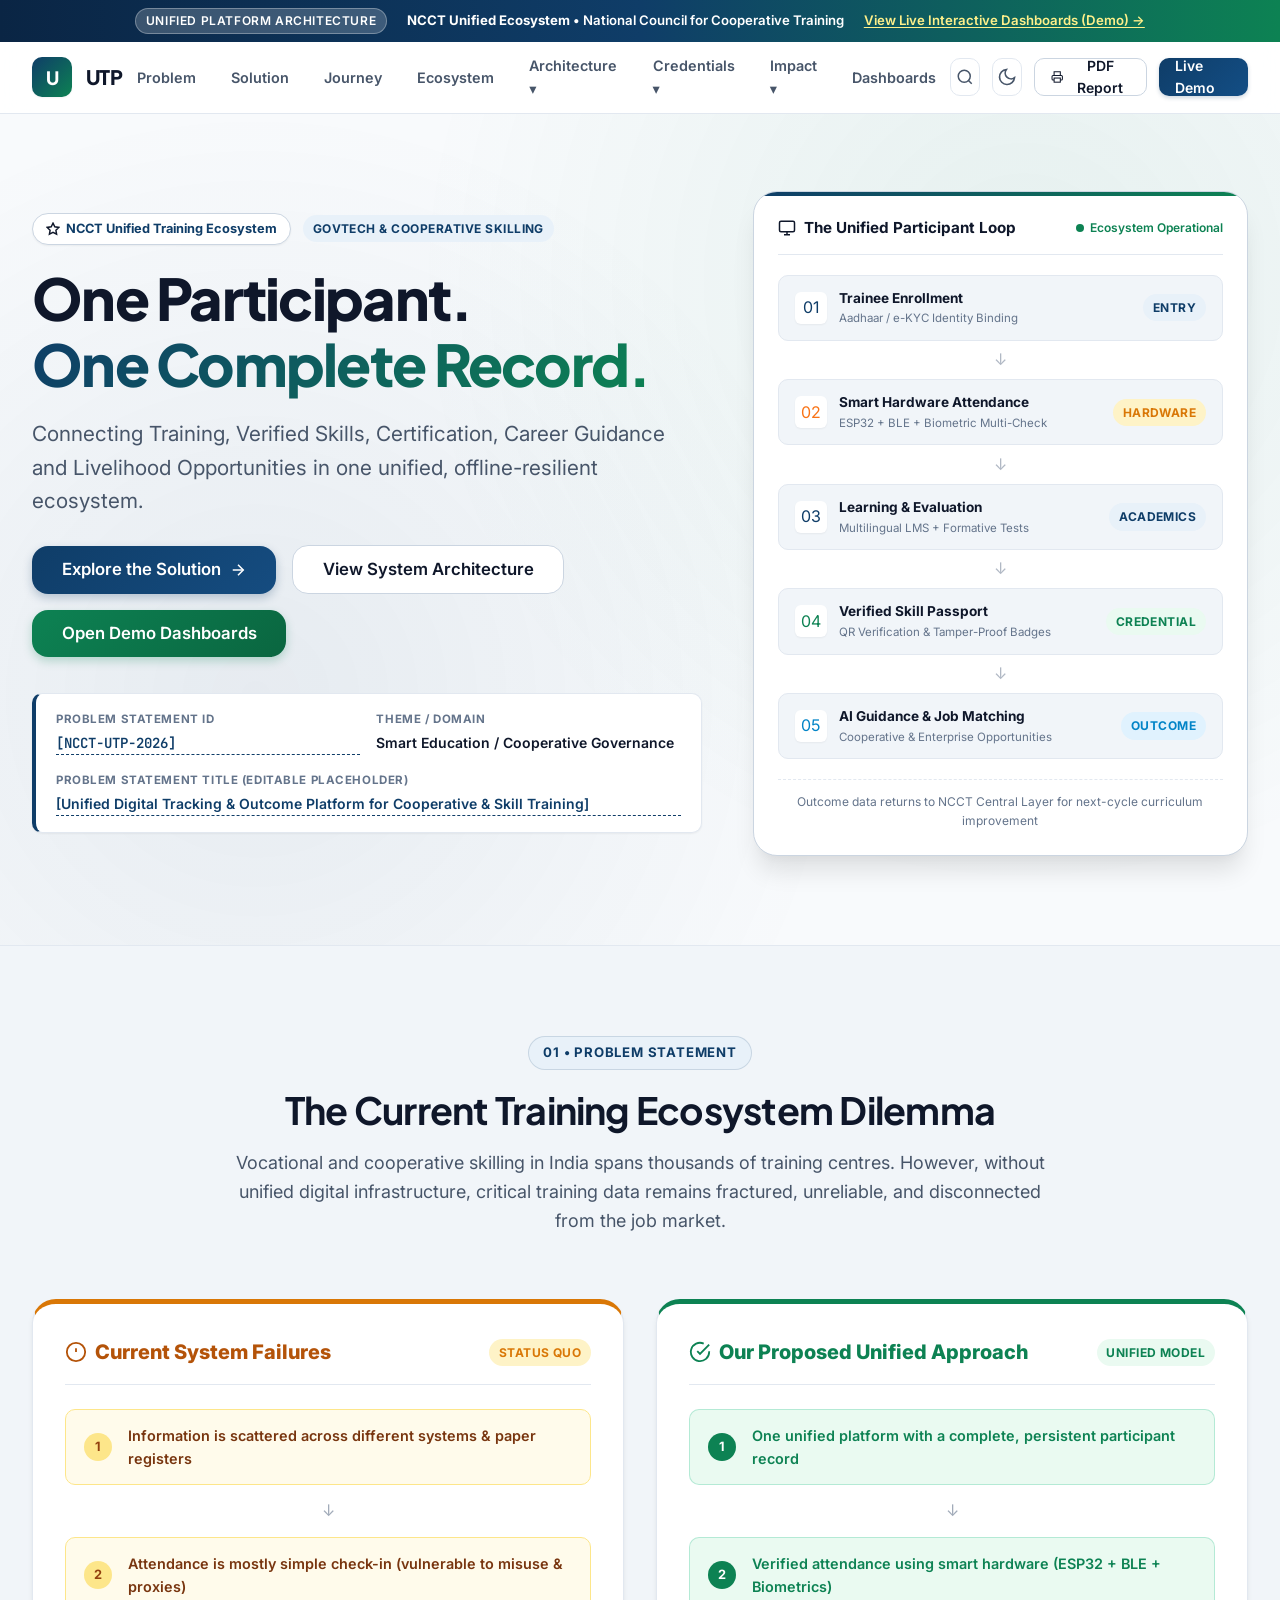
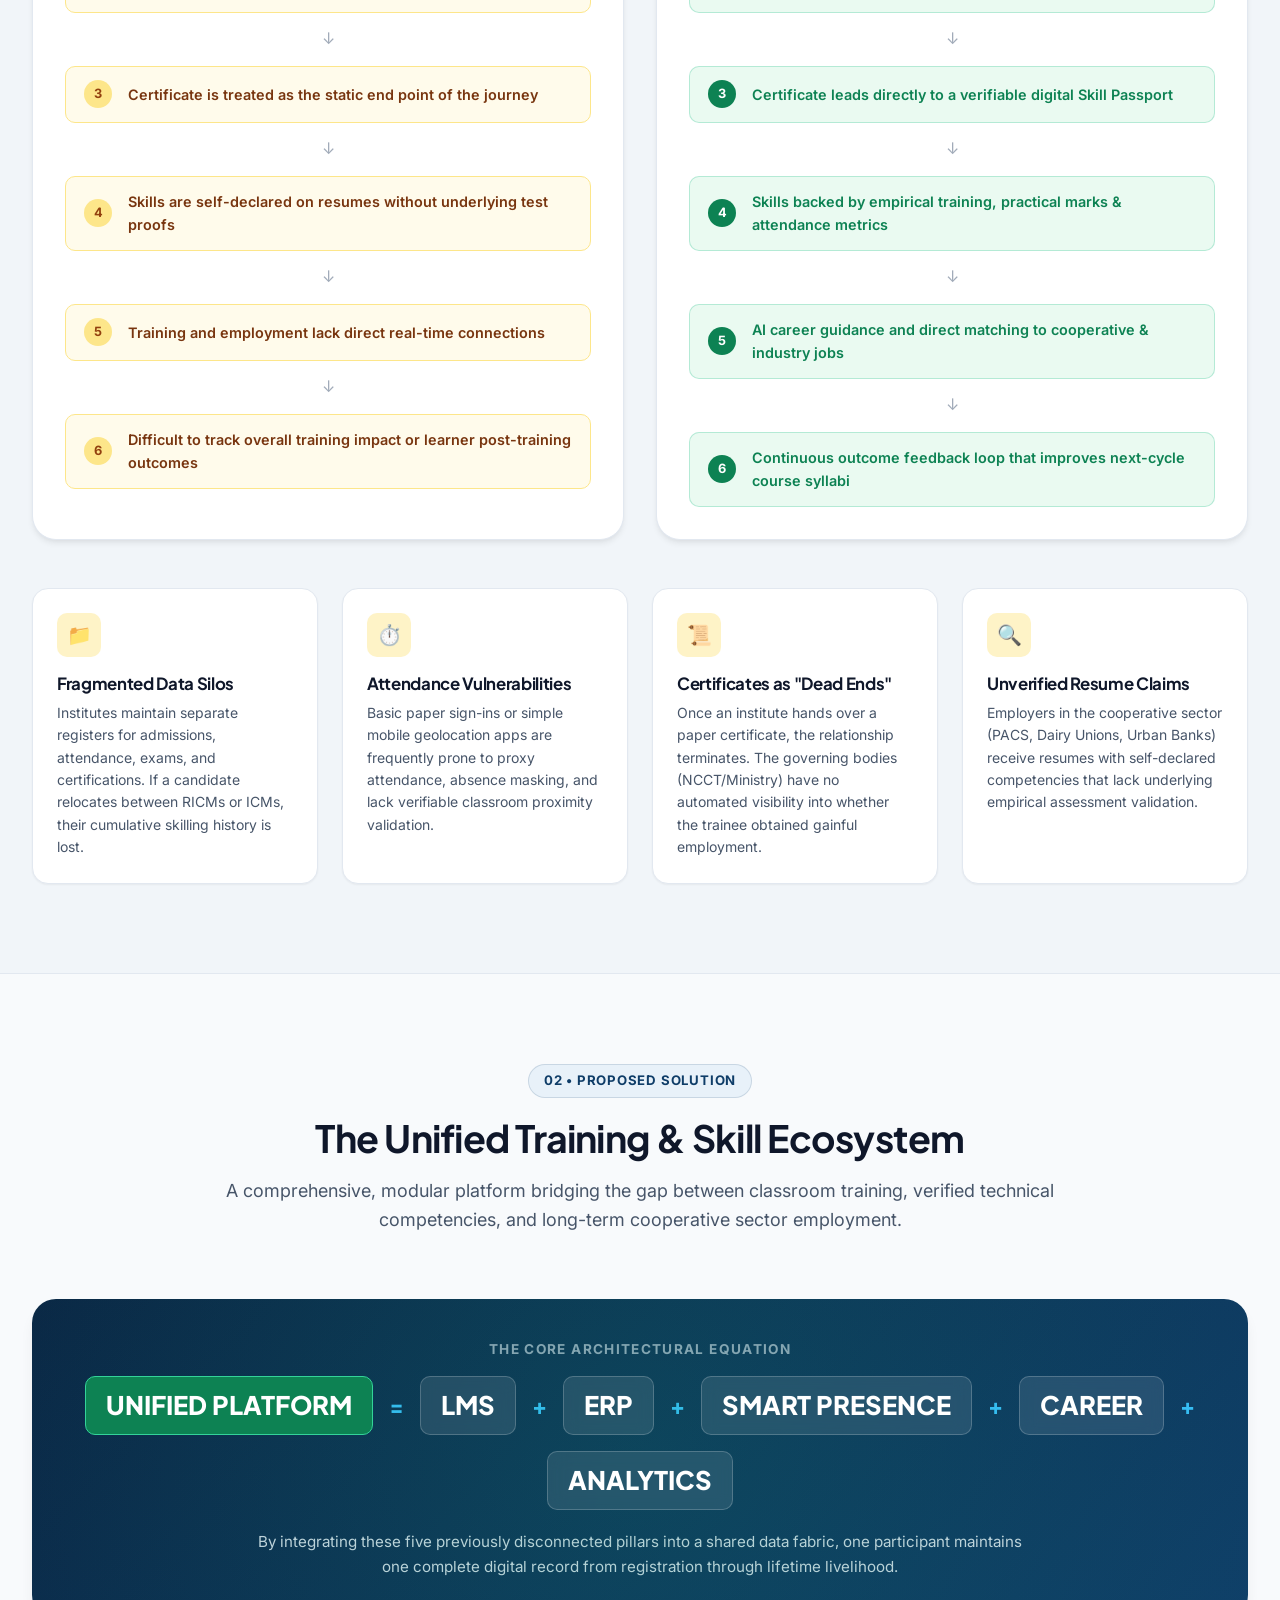
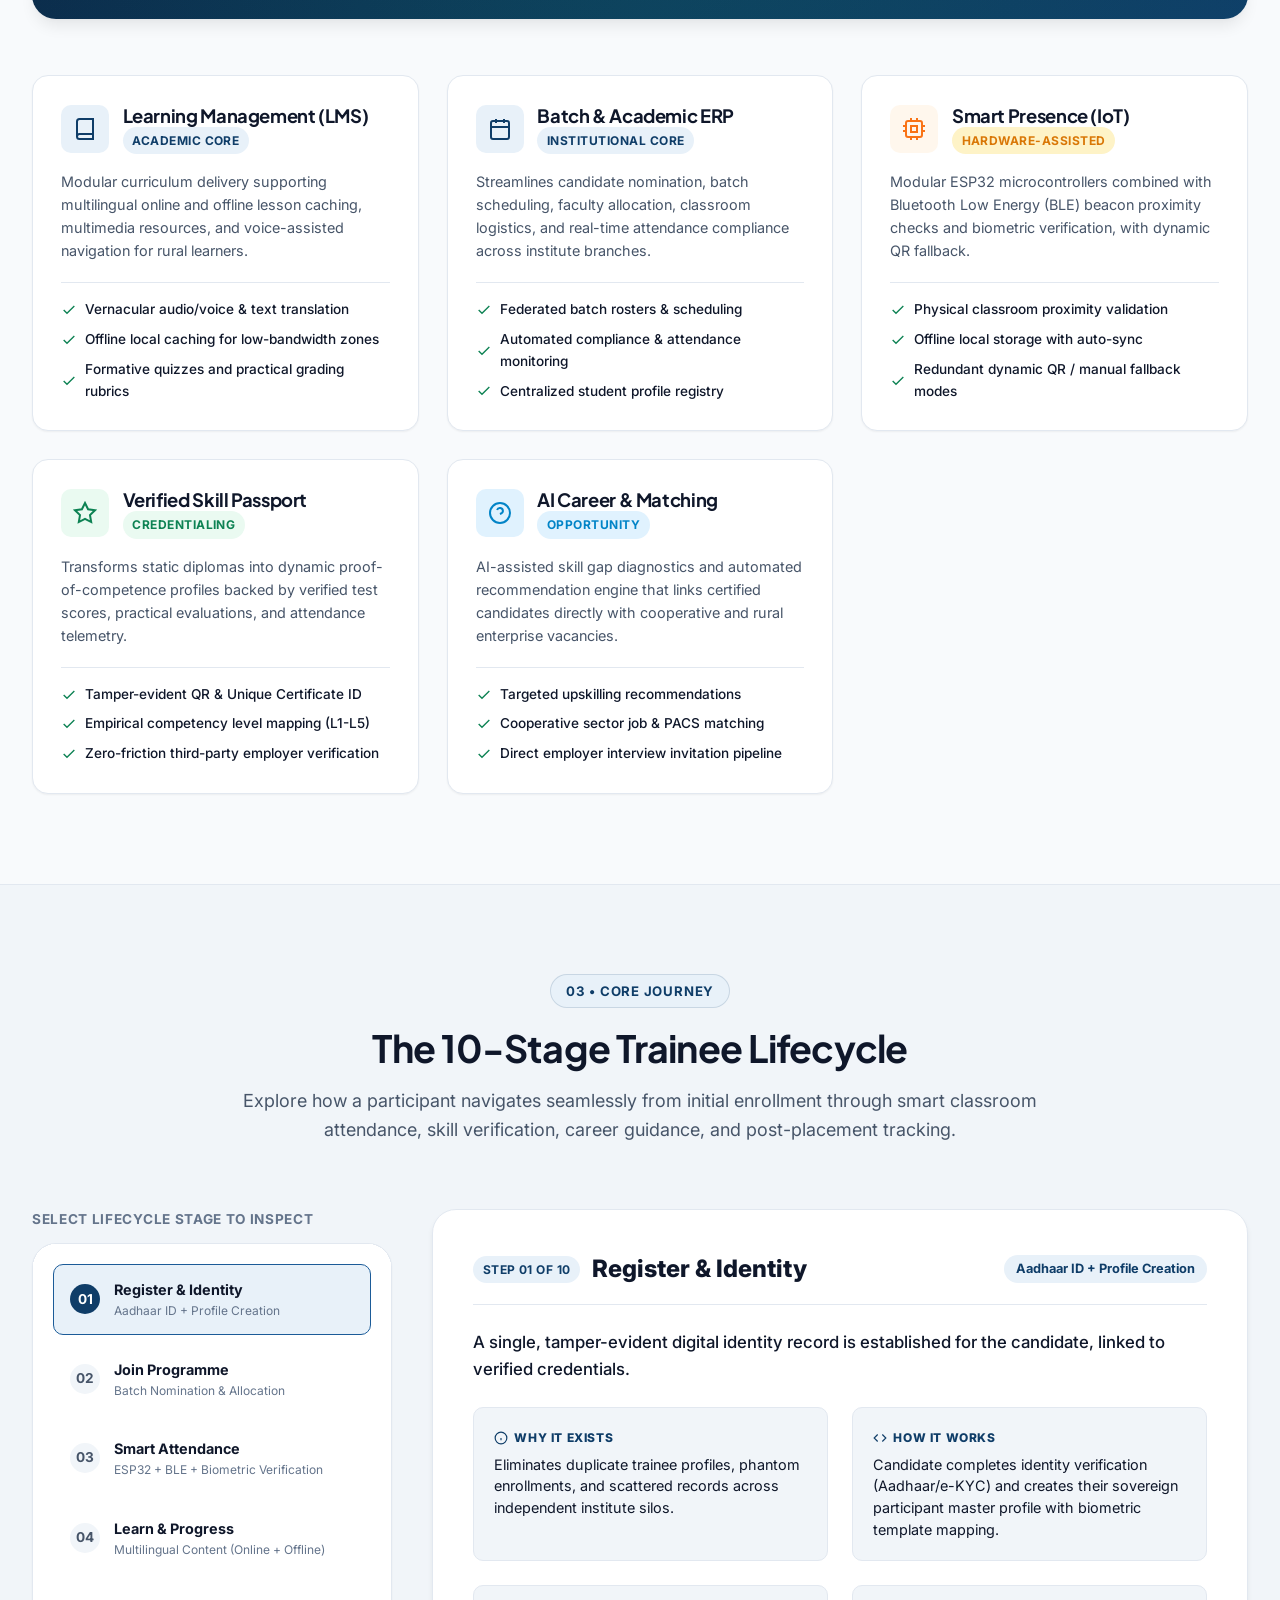
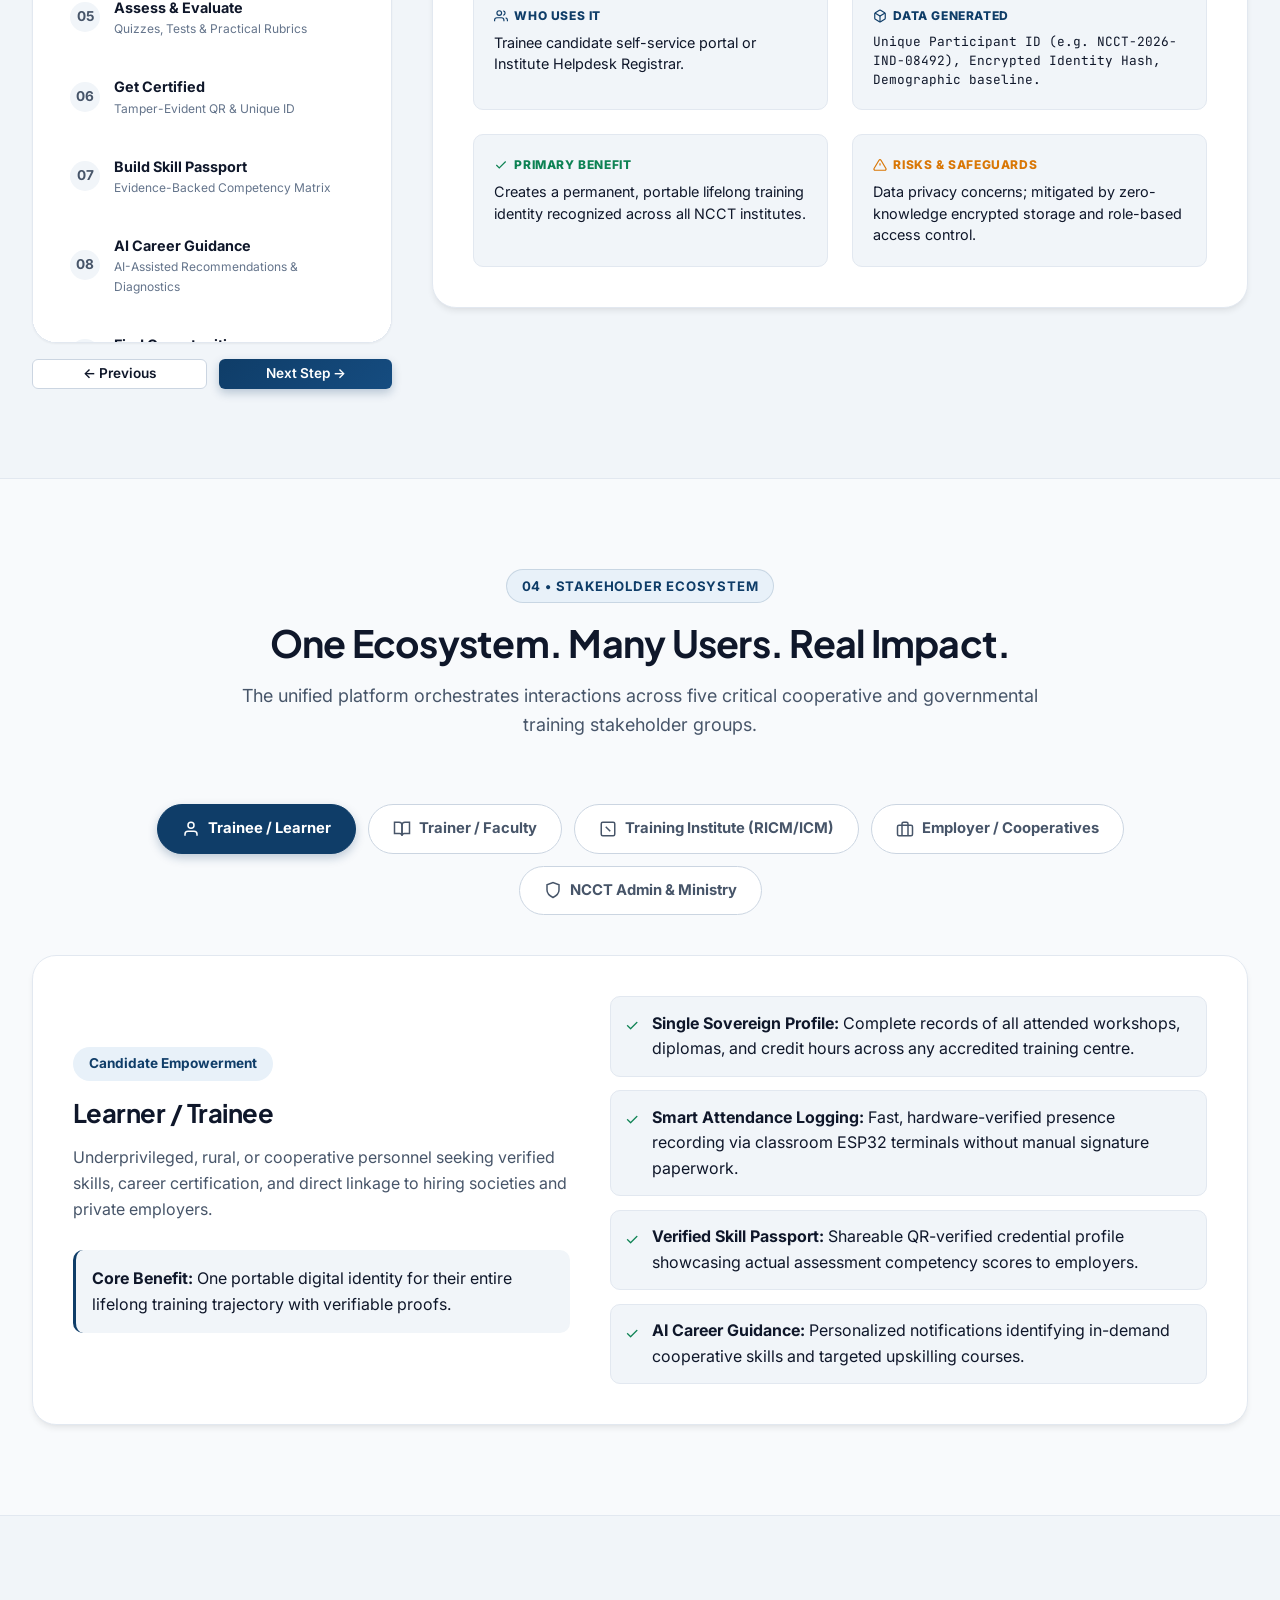
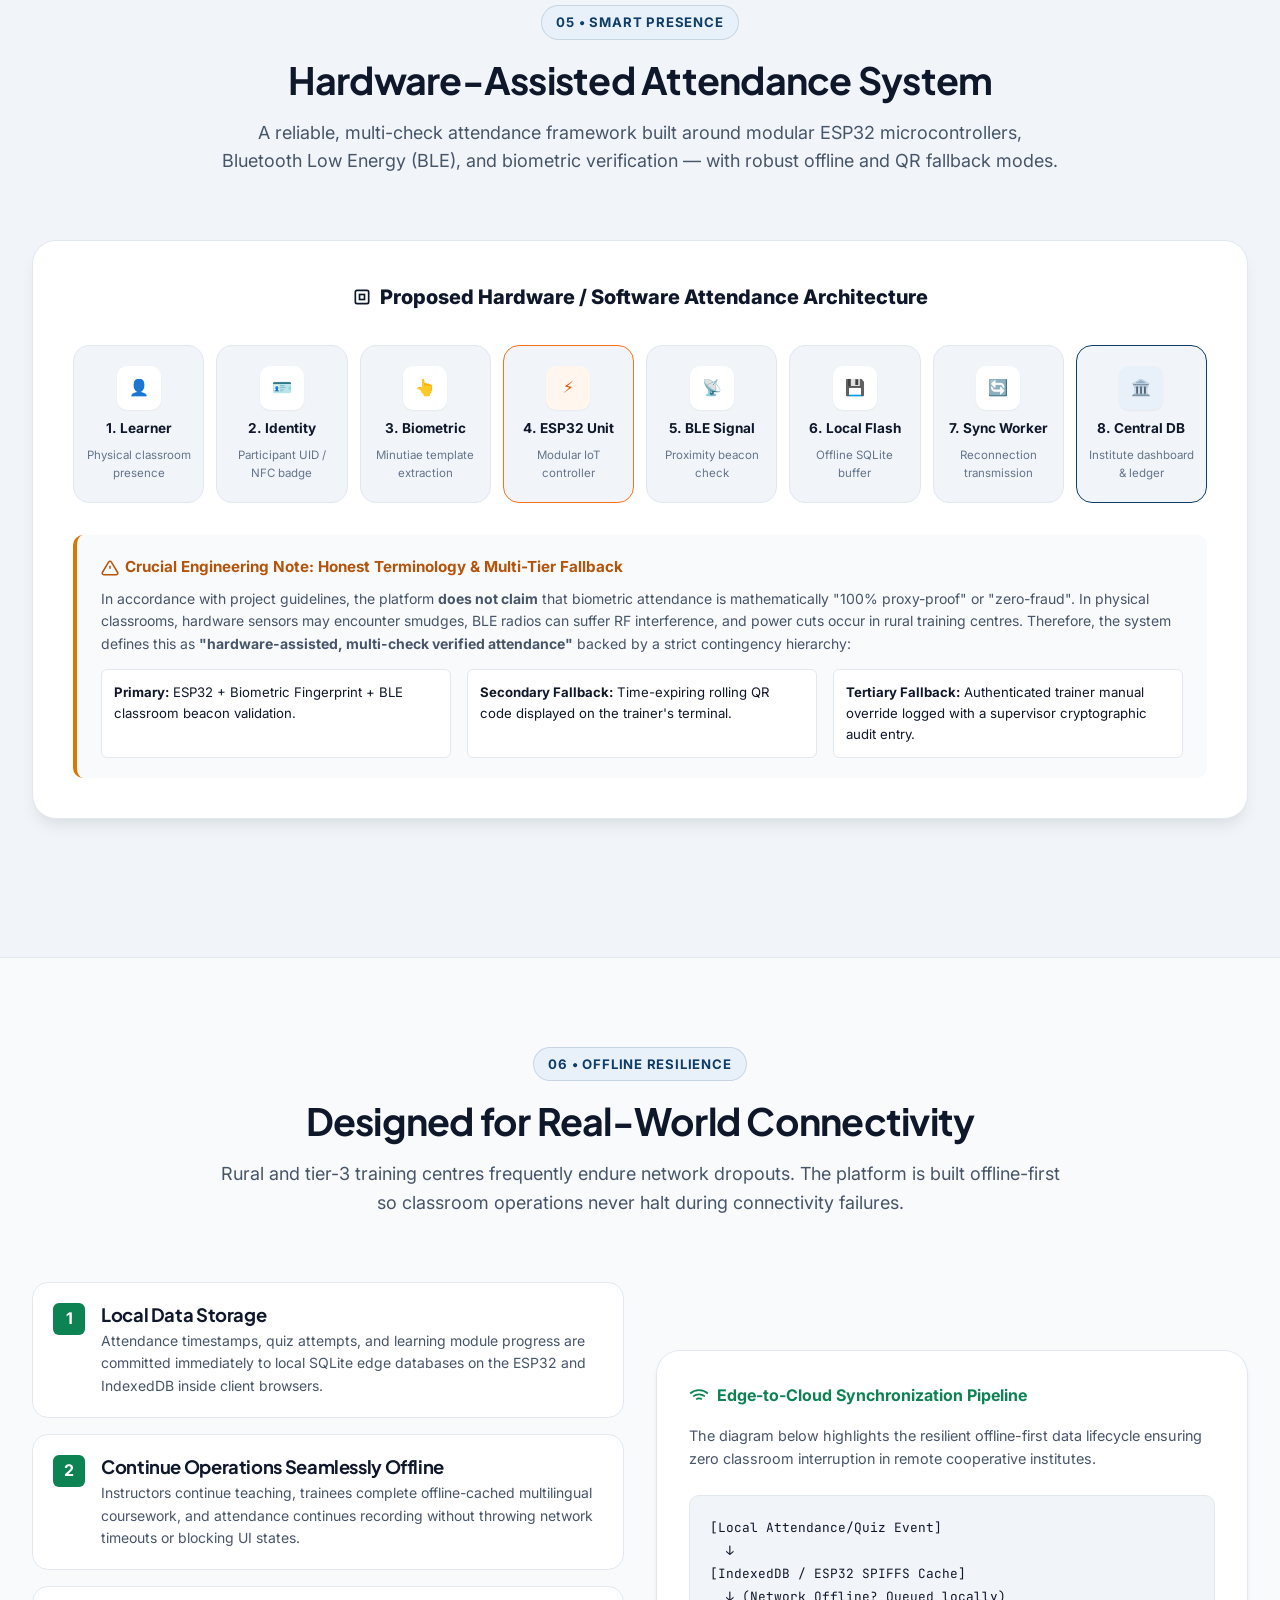
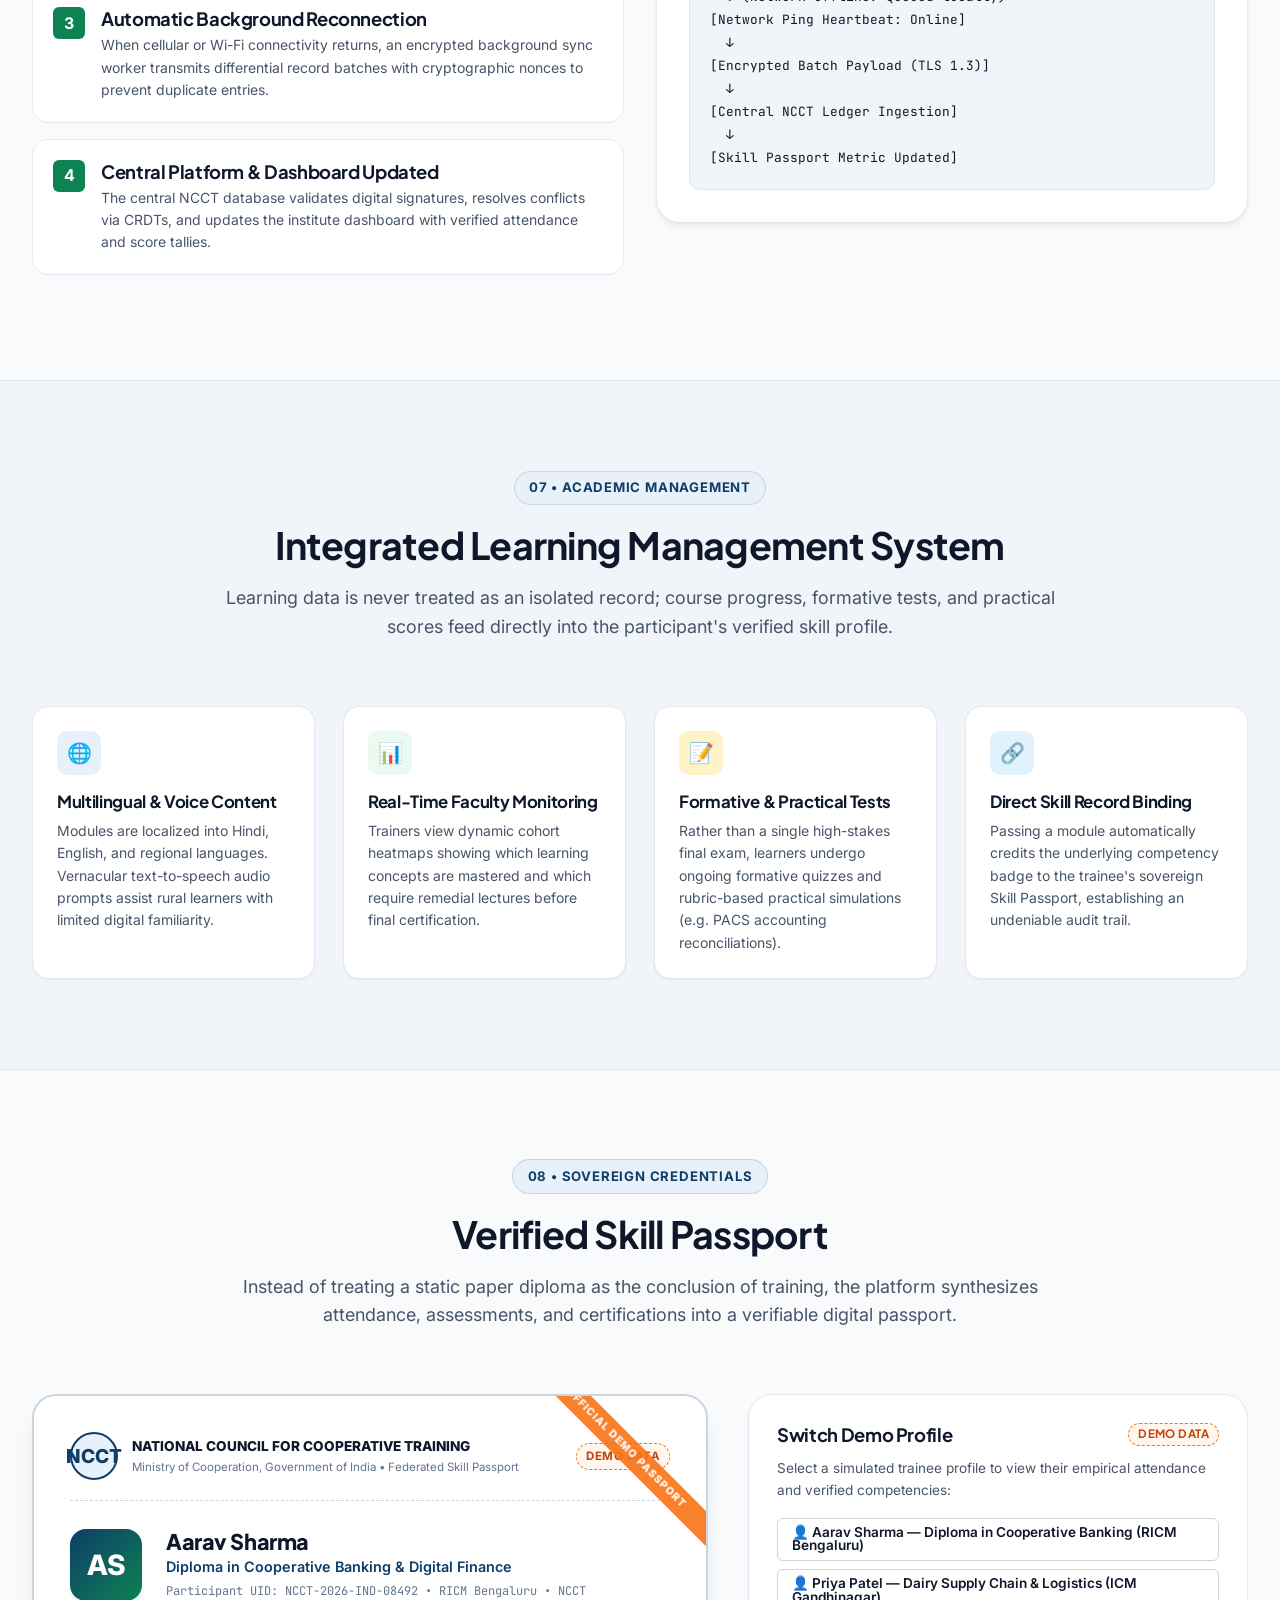
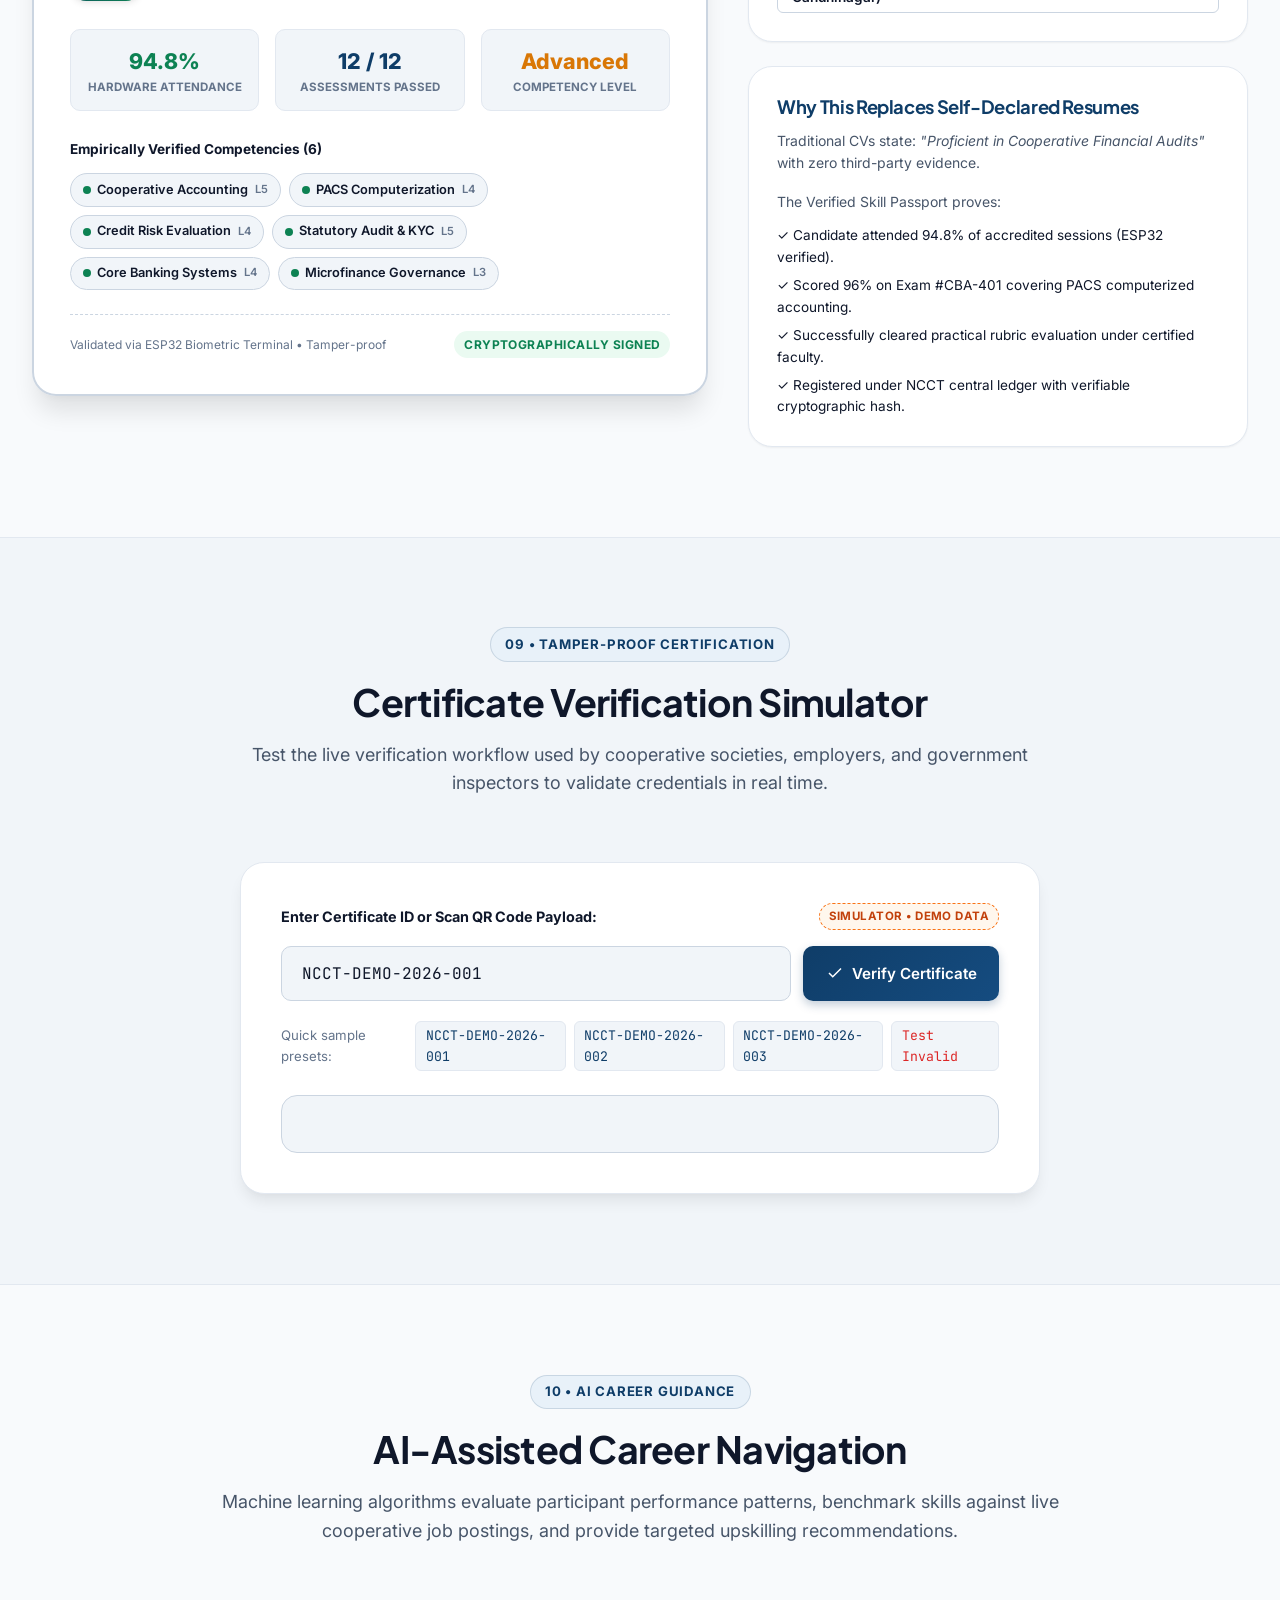
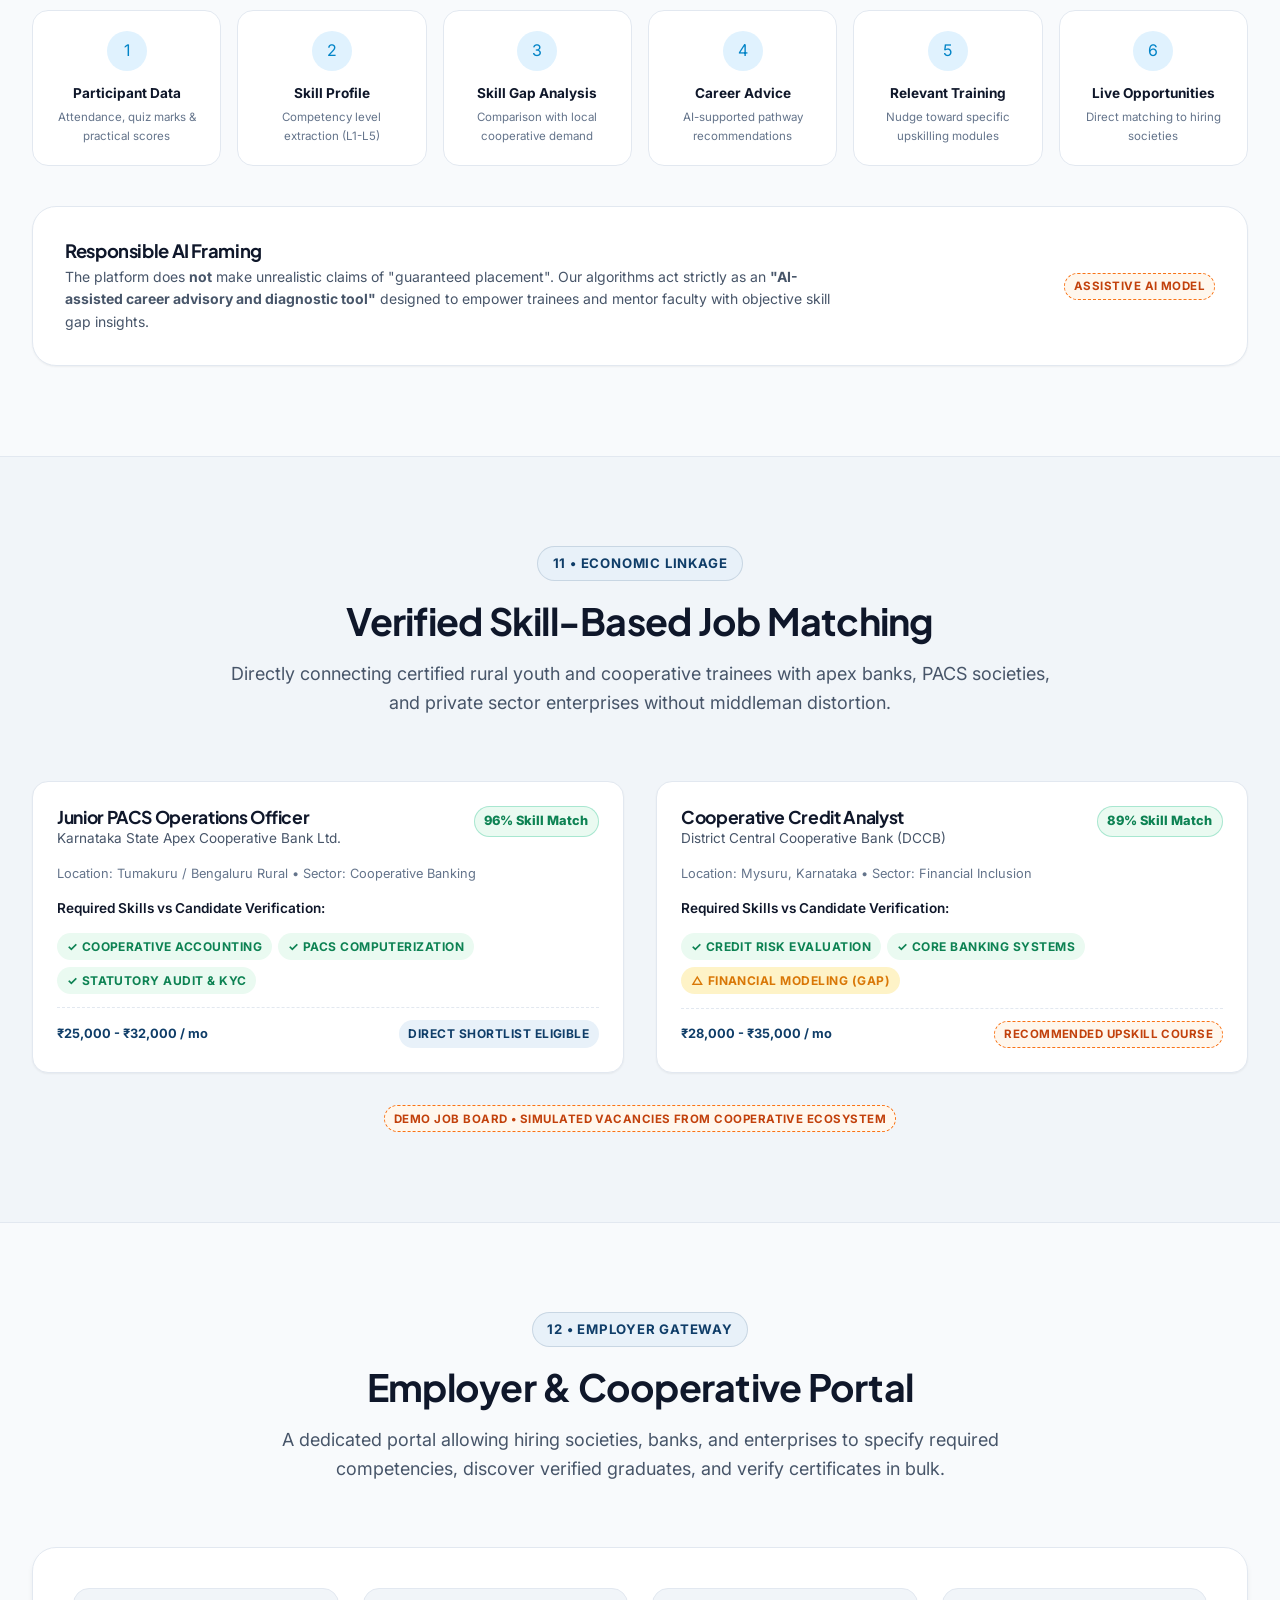
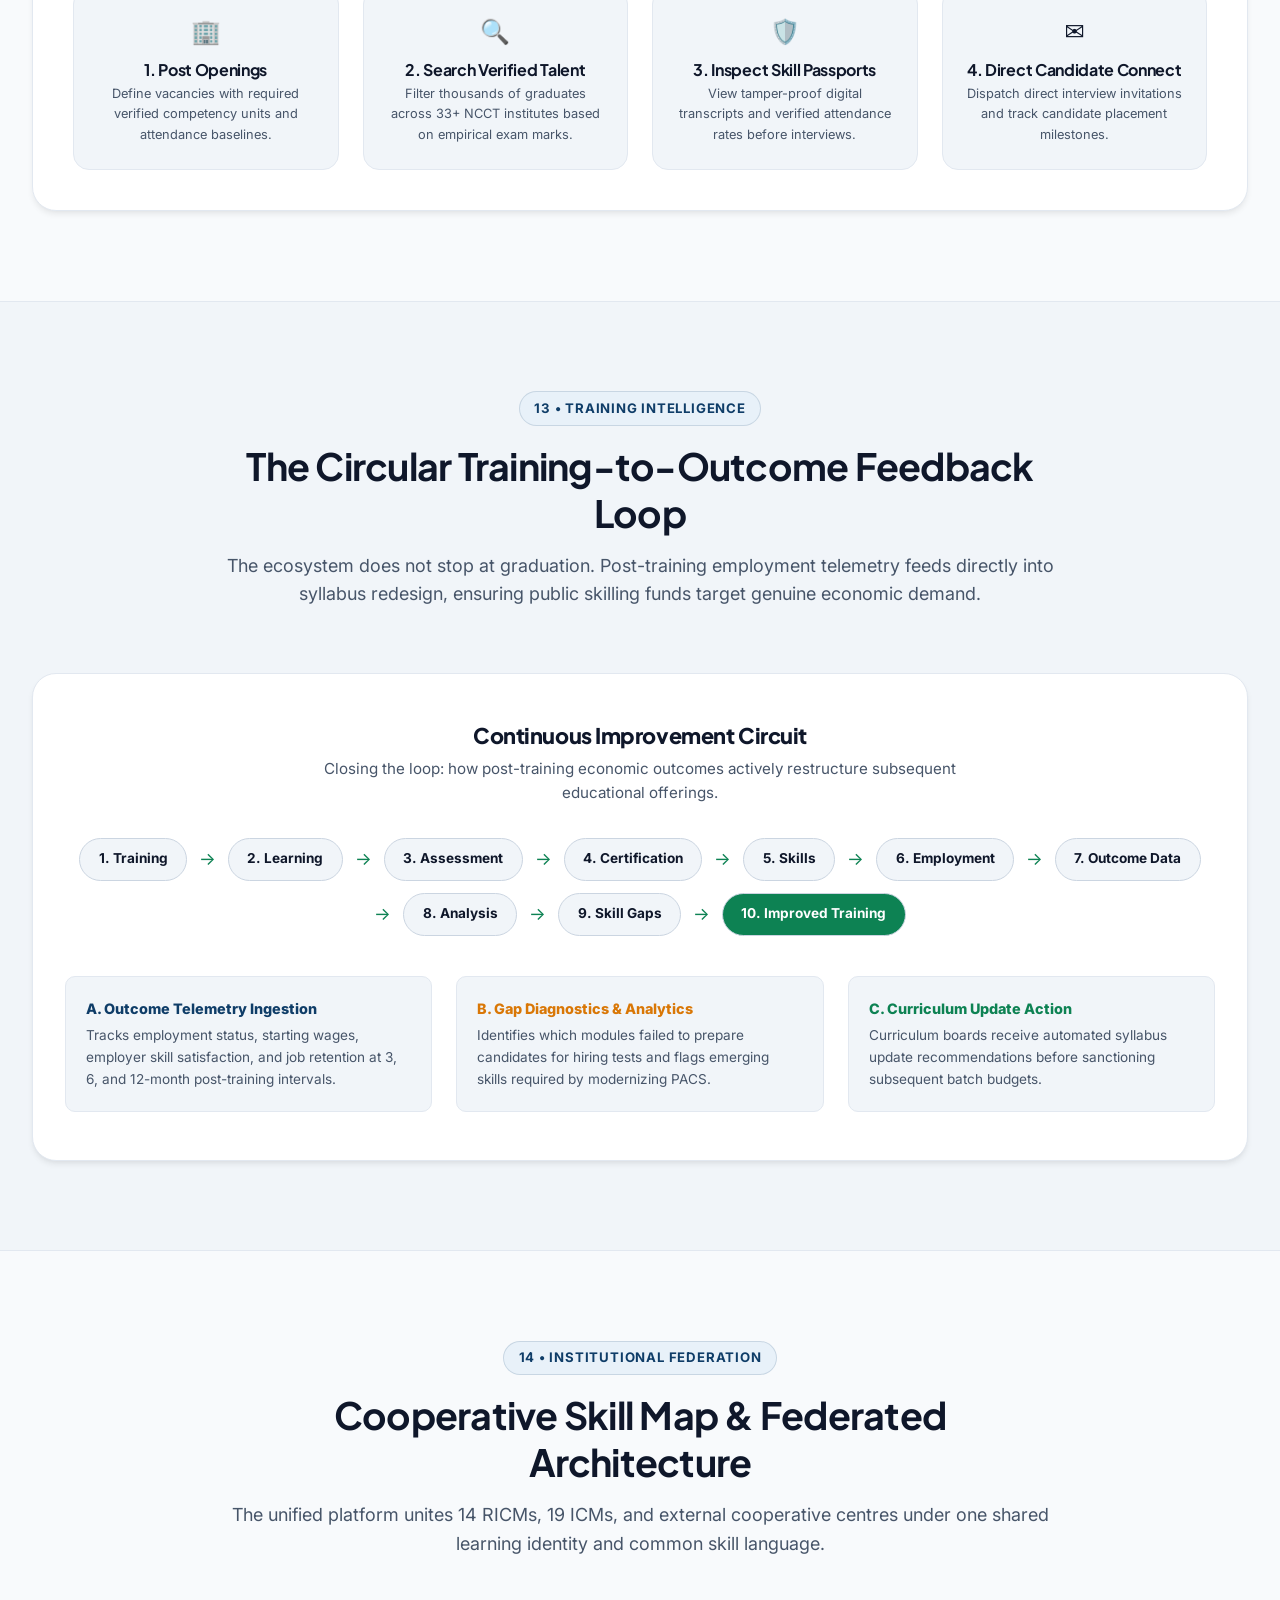
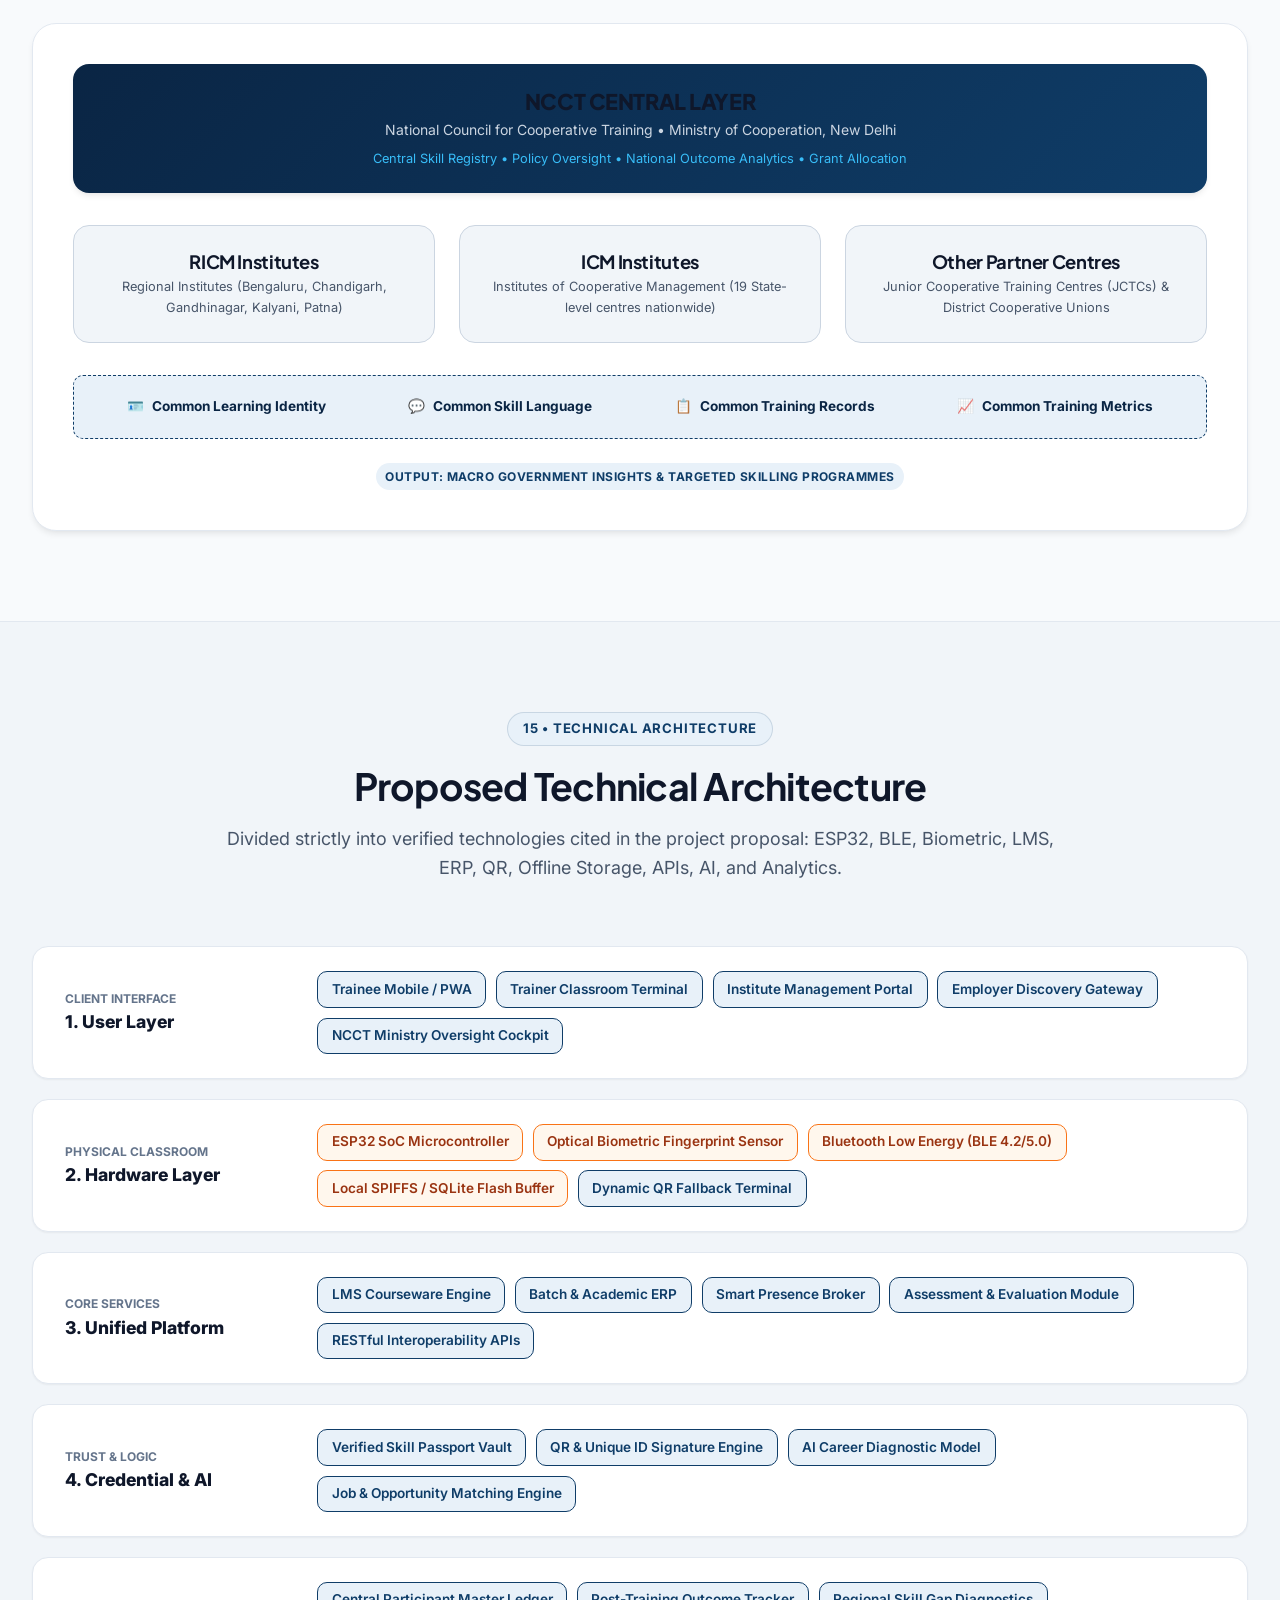
==== commit 624cf990: "update" ====
--- a/sih/index.html
+++ b/sih/index.html
@@ -3,10 +3,10 @@
 <head>
   <meta charset="UTF-8">
   <meta name="viewport" content="width=device-width, initial-scale=1.0">
-  <meta name="description" content="SUDO - SIH 2026 Project: One Participant. One Complete Record. Unified digital tracking, smart attendance, verified skill passport, and outcome analytics for vocational and cooperative training.">
-  <meta name="keywords" content="Smart India Hackathon 2026, SIH 2026, SUDO, NCCT, Cooperative Training, ESP32 Attendance, Verified Skill Passport, LMS, ERP, Outcome Analytics">
-  <meta name="author" content="Team SUDO">
-  <title>SUDO | SIH 2026 — One Participant. One Complete Record.</title>
+  <meta name="description" content="Unified Training Platform: One Participant. One Complete Record. Unified digital tracking, smart attendance, verified skill passport, and outcome analytics for vocational and cooperative training.">
+  <meta name="keywords" content="NCCT, Cooperative Training, Unified Training Platform, ESP32 Attendance, Verified Skill Passport, LMS, ERP, Outcome Analytics">
+  <meta name="author" content="National Cooperative Training Council">
+  <title>Unified Training Platform — One Participant. One Complete Record.</title>
 
   <!-- Google Fonts Preconnect & Inter/Plus Jakarta Sans -->
   <link rel="preconnect" href="https://fonts.googleapis.com">
@@ -18,11 +18,11 @@
 <body>
 
   <!-- ========================================================================
-       TOP NOTIFICATION BAR (SIH 2026 SUBMISSION BADGE)
+       TOP NOTIFICATION BAR
        ======================================================================== -->
   <div class="top-banner">
-    <span class="top-banner-badge">SIH 2026 Concept Proposal</span>
-    <span><strong>Team SUDO</strong> • National Council for Cooperative Training (NCCT) Unified Ecosystem</span>
+    <span class="top-banner-badge">Unified Platform Architecture</span>
+    <span><strong>NCCT Unified Ecosystem</strong> • National Council for Cooperative Training</span>
     <a href="#dashboards" class="top-banner-link">View Live Interactive Dashboards (Demo) →</a>
   </div>
 
@@ -32,9 +32,9 @@
   <header class="navbar" id="topNav">
     <div class="container nav-container">
       <div class="nav-brand">
-        <a href="#hero" class="brand-logo-icon">S</a>
+        <a href="#hero" class="brand-logo-icon">U</a>
         <div class="brand-text">
-          <span class="brand-name">SUDO</span>
+          <span class="brand-name">UTP</span>
         </div>
       </div>
 
@@ -176,10 +176,10 @@
   <aside class="mobile-nav-drawer" id="mobileNavDrawer" aria-label="Mobile Navigation Drawer">
     <div class="drawer-header">
       <div class="drawer-brand">
-        <span class="brand-logo-icon" style="width: 34px; height: 34px; font-size: 1rem;">S</span>
+        <span class="brand-logo-icon" style="width: 34px; height: 34px; font-size: 1rem;">U</span>
         <div>
-          <div style="font-weight: 800; font-size: 1.05rem; line-height: 1.1; color: var(--text-main);">Team SUDO</div>
-          <div style="font-size: 0.7rem; color: var(--text-subtle); text-transform: uppercase;">SIH 2026 Documentation</div>
+          <div style="font-weight: 800; font-size: 1.05rem; line-height: 1.1; color: var(--text-main);">Unified Platform</div>
+          <div style="font-size: 0.7rem; color: var(--text-subtle); text-transform: uppercase;">Technical Documentation</div>
         </div>
       </div>
       <div style="display: flex; align-items: center; gap: 0.5rem;">
@@ -230,7 +230,7 @@
         <a href="#dashboards" class="drawer-link highlight"><span class="drawer-num">21</span> Interactive Dashboards (5 Cockpits)</a>
         <a href="#future-scope" class="drawer-link"><span class="drawer-num">22</span> Future Scope Roadmap</a>
         <a href="#references" class="drawer-link"><span class="drawer-num">23</span> Research & References</a>
-        <a href="#team" class="drawer-link"><span class="drawer-num">24</span> Team SUDO</a>
+        <a href="#team" class="drawer-link"><span class="drawer-num">24</span> Project Team</a>
       </div>
     </div>
 
@@ -251,7 +251,7 @@
           <div class="hero-meta-strip">
             <span class="hero-team-tag">
               <svg width="14" height="14" viewBox="0 0 24 24" fill="none" stroke="currentColor" stroke-width="2.5"><polygon points="12 2 15.09 8.26 22 9.27 17 14.14 18.18 21.02 12 17.77 5.82 21.02 7 14.14 2 9.27 8.91 8.26 12 2"></polygon></svg>
-              Smart India Hackathon 2026 • <strong>Team SUDO</strong>
+              <strong>NCCT Unified Training Ecosystem</strong>
             </span>
             <span class="badge badge-primary">GovTech & Cooperative Skilling</span>
           </div>
@@ -283,7 +283,7 @@
             <div class="ps-item">
               <span class="ps-label">Problem Statement ID</span>
               <span class="ps-val editable mono" data-editable-id="ps_id" title="Click to customize PS ID" contenteditable="true">
-                [SIH-2026-XXXX]
+                [NCCT-UTP-2026]
               </span>
             </div>
             <div class="ps-item">
@@ -449,14 +449,14 @@
             </div>
           </div>
 
-          <!-- Column 2: SUDO Solution -->
+          <!-- Column 2: Proposed Solution -->
           <div class="comparison-col solution">
             <div class="col-header">
               <div class="col-title">
                 <svg width="22" height="22" viewBox="0 0 24 24" fill="none" stroke="currentColor" stroke-width="2"><path d="M22 11.08V12a10 10 0 1 1-5.93-9.14"></path><polyline points="22 4 12 14.01 9 11.01"></polyline></svg>
                 Our Proposed Unified Approach
               </div>
-              <span class="badge badge-secondary">SUDO Model</span>
+              <span class="badge badge-secondary">Unified Model</span>
             </div>
 
             <div class="step-flow">
@@ -764,7 +764,7 @@
           <span class="section-tag">04 • Stakeholder Ecosystem</span>
           <h2 class="section-title">One Ecosystem. Many Users. Real Impact.</h2>
           <p class="section-desc">
-            The SUDO platform orchestrates interactions across five critical cooperative and governmental training stakeholder groups.
+            The unified platform orchestrates interactions across five critical cooperative and governmental training stakeholder groups.
           </p>
         </div>
 
@@ -1047,7 +1047,7 @@
               Crucial Engineering Note: Honest Terminology & Multi-Tier Fallback
             </div>
             <p style="font-size: 0.875rem; color: var(--text-muted); line-height: 1.6;">
-              In accordance with project guidelines, SUDO <strong>does not claim</strong> that biometric attendance is mathematically "100% proxy-proof" or "zero-fraud". In physical classrooms, hardware sensors may encounter smudges, BLE radios can suffer RF interference, and power cuts occur in rural training centres. Therefore, SUDO defines this as <strong>"hardware-assisted, multi-check verified attendance"</strong> backed by a strict contingency hierarchy:
+              In accordance with project guidelines, the platform <strong>does not claim</strong> that biometric attendance is mathematically "100% proxy-proof" or "zero-fraud". In physical classrooms, hardware sensors may encounter smudges, BLE radios can suffer RF interference, and power cuts occur in rural training centres. Therefore, the system defines this as <strong>"hardware-assisted, multi-check verified attendance"</strong> backed by a strict contingency hierarchy:
             </p>
             <div style="display: grid; grid-template-columns: repeat(auto-fit, minmax(220px, 1fr)); gap: 1rem; margin-top: 0.85rem; font-size: 0.825rem;">
               <div style="background: var(--bg-surface); padding: 0.75rem; border-radius: var(--radius-sm); border: 1px solid var(--border-light);">
@@ -1074,7 +1074,7 @@
           <span class="section-tag">06 • Offline Resilience</span>
           <h2 class="section-title">Designed for Real-World Connectivity</h2>
           <p class="section-desc">
-            Rural and tier-3 training centres frequently endure network dropouts. SUDO is built offline-first so classroom operations never halt during connectivity failures.
+            Rural and tier-3 training centres frequently endure network dropouts. The platform is built offline-first so classroom operations never halt during connectivity failures.
           </p>
         </div>
 
@@ -1205,7 +1205,7 @@
           <span class="section-tag">08 • Sovereign Credentials</span>
           <h2 class="section-title">Verified Skill Passport</h2>
           <p class="section-desc">
-            Instead of treating a static paper diploma as the conclusion of training, SUDO synthesizes attendance, assessments, and certifications into a verifiable digital passport.
+            Instead of treating a static paper diploma as the conclusion of training, the platform synthesizes attendance, assessments, and certifications into a verifiable digital passport.
           </p>
         </div>
 
@@ -1243,7 +1243,7 @@
                 Traditional CVs state: <em>"Proficient in Cooperative Financial Audits"</em> with zero third-party evidence.
               </p>
               <p style="font-size: 0.875rem; color: var(--text-muted); line-height: 1.6;">
-                The SUDO Skill Passport proves:
+                The Verified Skill Passport proves:
               </p>
               <ul style="font-size: 0.85rem; color: var(--text-main); display: flex; flex-direction: column; gap: 0.4rem; margin-top: 0.5rem;">
                 <li>✓ Candidate attended 94.8% of accredited sessions (ESP32 verified).</li>
@@ -1279,7 +1279,7 @@
           </div>
 
           <div class="verify-input-group">
-            <input type="text" id="certInput" class="verify-input" value="SUDO-DEMO-2026-001" placeholder="e.g. SUDO-DEMO-2026-001">
+            <input type="text" id="certInput" class="verify-input" value="NCCT-DEMO-2026-001" placeholder="e.g. NCCT-DEMO-2026-001">
             <button class="btn btn-primary" id="verifyBtn">
               <svg width="18" height="18" viewBox="0 0 24 24" fill="none" stroke="currentColor" stroke-width="2"><polyline points="20 6 9 17 4 12"></polyline></svg>
               Verify Certificate
@@ -1288,10 +1288,10 @@
 
           <div class="quick-verify-preset">
             <span>Quick sample presets:</span>
-            <span class="preset-chip" data-cert-id="SUDO-DEMO-2026-001">SUDO-DEMO-2026-001</span>
-            <span class="preset-chip" data-cert-id="SUDO-DEMO-2026-002">SUDO-DEMO-2026-002</span>
-            <span class="preset-chip" data-cert-id="SUDO-DEMO-2026-003">SUDO-DEMO-2026-003</span>
-            <span class="preset-chip" data-cert-id="SUDO-INVALID-999" style="color: var(--color-accent-red);">Test Invalid</span>
+            <span class="preset-chip" data-cert-id="NCCT-DEMO-2026-001">NCCT-DEMO-2026-001</span>
+            <span class="preset-chip" data-cert-id="NCCT-DEMO-2026-002">NCCT-DEMO-2026-002</span>
+            <span class="preset-chip" data-cert-id="NCCT-DEMO-2026-003">NCCT-DEMO-2026-003</span>
+            <span class="preset-chip" data-cert-id="NCCT-INVALID-999" style="color: var(--color-accent-red);">Test Invalid</span>
           </div>
 
           <!-- Dynamic Verification Result Box -->
@@ -1358,7 +1358,7 @@
           <div>
             <h4 style="font-weight: 700; margin-bottom: 0.25rem;">Responsible AI Framing</h4>
             <p style="font-size: 0.875rem; color: var(--text-muted); max-width: 780px;">
-              SUDO does <strong>not</strong> make unrealistic claims of "guaranteed placement". Our algorithms act strictly as an <strong>"AI-assisted career advisory and diagnostic tool"</strong> designed to empower trainees and mentor faculty with objective skill gap insights.
+              The platform does <strong>not</strong> make unrealistic claims of "guaranteed placement". Our algorithms act strictly as an <strong>"AI-assisted career advisory and diagnostic tool"</strong> designed to empower trainees and mentor faculty with objective skill gap insights.
             </p>
           </div>
           <span class="badge badge-demo">ASSISTIVE AI MODEL</span>
@@ -1491,7 +1491,7 @@
           <span class="section-tag">13 • Training Intelligence</span>
           <h2 class="section-title">The Circular Training-to-Outcome Feedback Loop</h2>
           <p class="section-desc">
-            SUDO does not stop at graduation. Post-training employment telemetry feeds directly into syllabus redesign, ensuring public skilling funds target genuine economic demand.
+            The ecosystem does not stop at graduation. Post-training employment telemetry feeds directly into syllabus redesign, ensuring public skilling funds target genuine economic demand.
           </p>
         </div>
 
@@ -1567,7 +1567,7 @@
           <span class="section-tag">14 • Institutional Federation</span>
           <h2 class="section-title">Cooperative Skill Map & Federated Architecture</h2>
           <p class="section-desc">
-            The SUDO platform unites 14 RICMs, 19 ICMs, and external cooperative centres under one shared learning identity and common skill language.
+            The unified platform unites 14 RICMs, 19 ICMs, and external cooperative centres under one shared learning identity and common skill language.
           </p>
         </div>
 
@@ -1886,7 +1886,7 @@
           <span class="section-tag">18 • Feasibility & Scalability</span>
           <h2 class="section-title">Feasibility, Viability & Ecosystem Scalability</h2>
           <p class="section-desc">
-            Directly addressing the four core viability pillars outlined in the SIH submission template.
+            Directly addressing the four core viability pillars of technical, operational, economic, and institutional feasibility.
           </p>
         </div>
 
@@ -2280,7 +2280,7 @@
                     <strong>Yesterday 04:30 PM:</strong> Passed Summative Exam: "Credit Risk Analysis" with 91% (Distinction).
                   </div>
                   <div style="padding: 0.6rem; background: var(--bg-surface); border-radius: var(--radius-sm); border-left: 3px solid var(--color-accent-amber);">
-                    <strong>3 Days Ago:</strong> Issued Verified Certificate SUDO-DEMO-2026-001 with cryptographically sealed QR.
+                    <strong>3 Days Ago:</strong> Issued Verified Certificate NCCT-DEMO-2026-001 with cryptographically sealed QR.
                   </div>
                 </div>
               </div>
@@ -2632,7 +2632,7 @@
           <span class="section-tag">22 • Future Roadmap</span>
           <h2 class="section-title">Future Scope & Strategic Expansion</h2>
           <p class="section-desc">
-            Clearly labeled post-hackathon evolutionary directions to be implemented upon nationwide pilot sanction.
+            Clearly labeled future evolutionary directions to be implemented upon nationwide pilot rollout.
           </p>
         </div>
 
@@ -2661,7 +2661,7 @@
           <div class="scope-card">
             <h4 style="font-weight: 700; margin-bottom: 0.5rem;">National Skill Registry Interoperability</h4>
             <p style="font-size: 0.85rem; color: var(--text-muted);">
-              Bridge SUDO Skill Passports into national frameworks like NCVET, Skill India Digital (SID), and DigiLocker via open APIs.
+              Bridge Verified Skill Passports into national frameworks like NCVET, Skill India Digital (SID), and DigiLocker via open APIs.
             </p>
           </div>
         </div>
@@ -2677,7 +2677,7 @@
           <span class="section-tag">23 • Academic Bibliography</span>
           <h2 class="section-title">Research & Technical References</h2>
           <p class="section-desc">
-            Factual reference structure grounding the SUDO architecture in official guidelines, technical specifications, and academic standards without fabricated links.
+            Factual reference structure grounding the platform architecture in official guidelines, technical specifications, and academic standards without fabricated links.
           </p>
         </div>
 
@@ -2685,8 +2685,8 @@
           <div class="ref-item">
             <span class="ref-num">[01]</span>
             <div>
-              <div style="font-weight: 700; color: var(--text-main);">Smart India Hackathon 2026 Operational Guidelines</div>
-              <div style="font-size: 0.85rem; color: var(--text-muted);">Ministry of Education’s Innovation Cell (MIC), AICTE, Government of India.</div>
+              <div style="font-weight: 700; color: var(--text-main);">National Cooperative Training Framework Guidelines</div>
+              <div style="font-size: 0.85rem; color: var(--text-muted);">Ministry of Cooperation, Government of India.</div>
             </div>
           </div>
 
@@ -2734,13 +2734,13 @@
     </section>
 
     <!-- ======================================================================
-         SECTION 24: TEAM INFORMATION (TEAM SUDO)
+         SECTION 24: TEAM INFORMATION
          ====================================================================== -->
     <section class="section" id="team">
       <div class="container">
         <div class="section-header">
-          <span class="section-tag">24 • Project SUDO Team</span>
-          <h2 class="section-title">Team SUDO</h2>
+          <span class="section-tag">24 • Engineering Team</span>
+          <h2 class="section-title">Project Team</h2>
           <p class="section-desc">
             Clean technical team grid with structured placeholders for roles and engineering contributions.
           </p>
@@ -2819,11 +2819,11 @@
       <div class="footer-top">
         <div>
           <div class="nav-brand" style="margin-bottom: 0.5rem;">
-            <span class="brand-logo-icon">S</span>
-            <span class="brand-name" style="color: #ffffff;">Team SUDO</span>
+            <span class="brand-logo-icon">U</span>
+            <span class="brand-name" style="color: #ffffff;">Unified Training Platform</span>
           </div>
           <p class="footer-brand-desc">
-            Smart India Hackathon 2026 Project Proposal.<br>
+            National Council for Cooperative Training (NCCT) Ecosystem.<br>
             "One Participant. One Complete Record."<br>
             A unified training, smart presence, skill credentialing, and outcome tracking ecosystem for NCCT and cooperative institutions.
           </p>
@@ -2865,7 +2865,7 @@
 
       <div class="footer-bottom">
         <div>
-          © 2026 Team SUDO • Smart India Hackathon (SIH 2026) Concept Submission.
+          © 2026 NCCT Unified Ecosystem • Comprehensive Technical Architecture.
         </div>
         <div style="display: flex; gap: 1rem;">
           <a href="#" class="print-doc-btn" style="color: #cbd5e1; text-decoration: underline;">Print / Export Documentation (PDF)</a>
--- a/sih/css/style.css
+++ b/sih/css/style.css
@@ -1,11 +1,11 @@
 /* ==========================================================================
-   TEAM SUDO - SIH 2026 DOCUMENTATION PLATFORM
+   NCCT UNIFIED TRAINING PLATFORM
    Design System: GovTech Modern (Deep Blue, Emerald Green, Slate, Crisp White)
    "One Participant. One Complete Record."
    ========================================================================== */
 
 :root {
-  /* Primary Color Palette (Inspired by SIH & NCCT GovTech Theme) */
+  /* Primary Color Palette (NCCT GovTech Theme) */
   --color-primary: #0f3d68;
   --color-primary-dark: #0a2544;
   --color-primary-light: #1b5b98;
@@ -369,7 +369,7 @@
 }
 
 /* ==========================================================================
-   TOP NOTIFICATION BAR (SIH 2026 OFFICIAL BADGE)
+   TOP NOTIFICATION BAR
    ========================================================================== */
 .top-banner {
   background: linear-gradient(90deg, #0a2544 0%, #0f3d68 50%, #0d8253 100%);
@@ -815,7 +815,7 @@
   margin-bottom: 2.25rem;
 }
 
-/* SIH Problem Statement Card in Hero */
+/* Problem Statement Card in Hero */
 .ps-card {
   background: var(--bg-surface);
   border: 1px solid var(--border-light);
@@ -2637,7 +2637,7 @@
 }
 
 /* ==========================================================================
-   FUTURE SCOPE, REFERENCES & TEAM SUDO
+   FUTURE SCOPE, REFERENCES & PROJECT TEAM
    ========================================================================== */
 .future-scope-grid {
   display: grid;
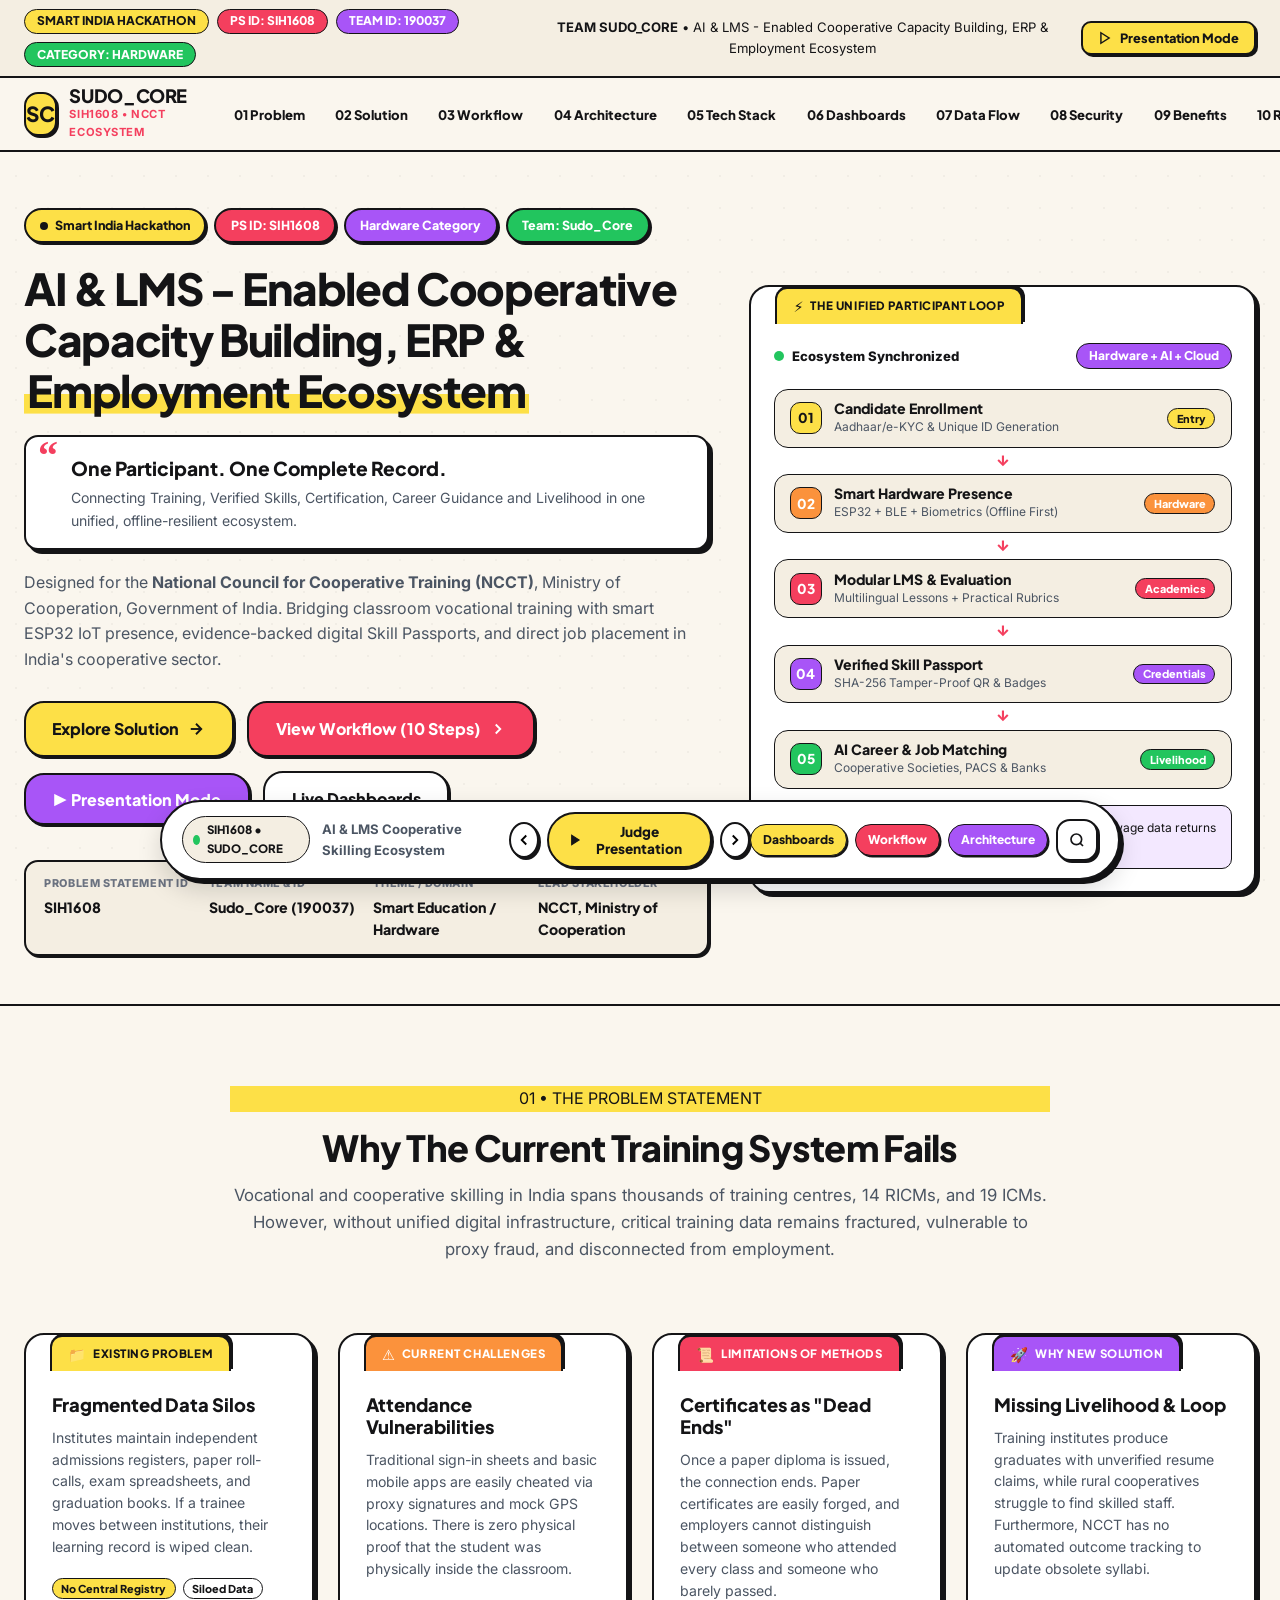
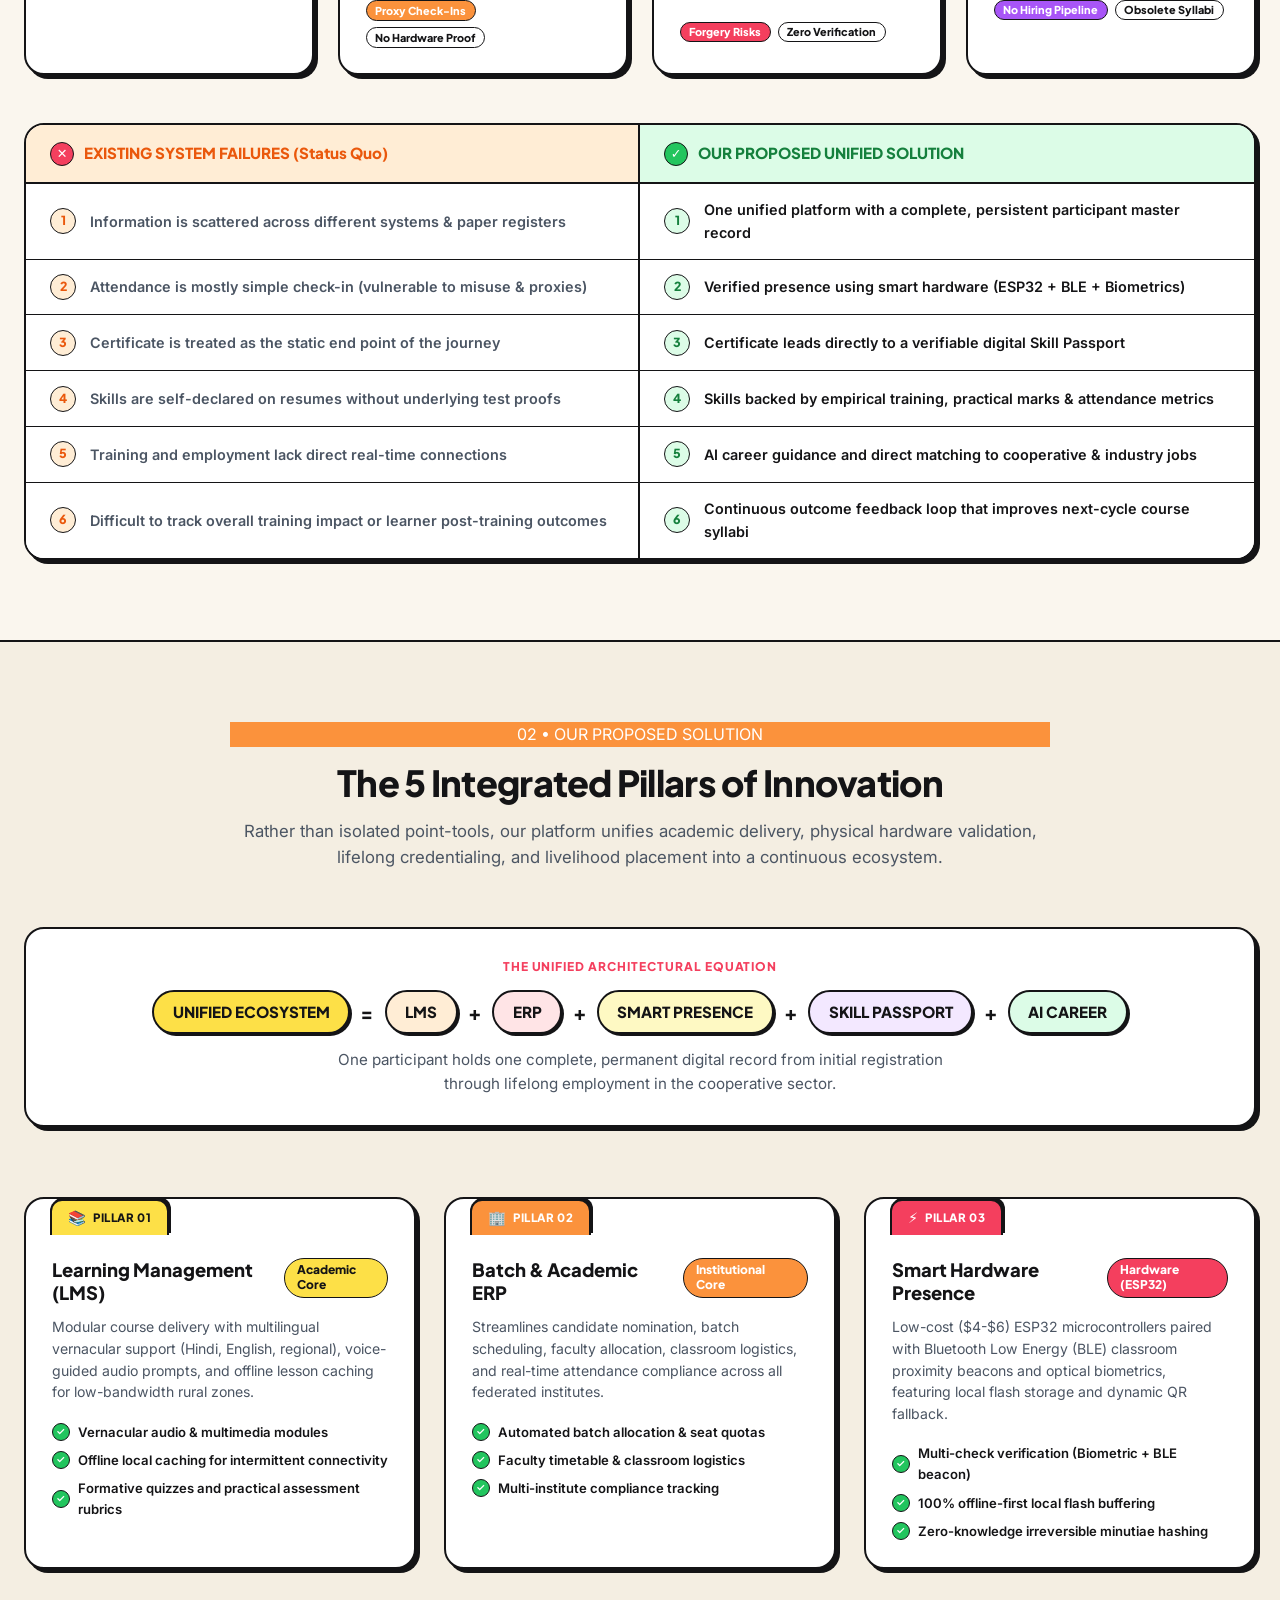
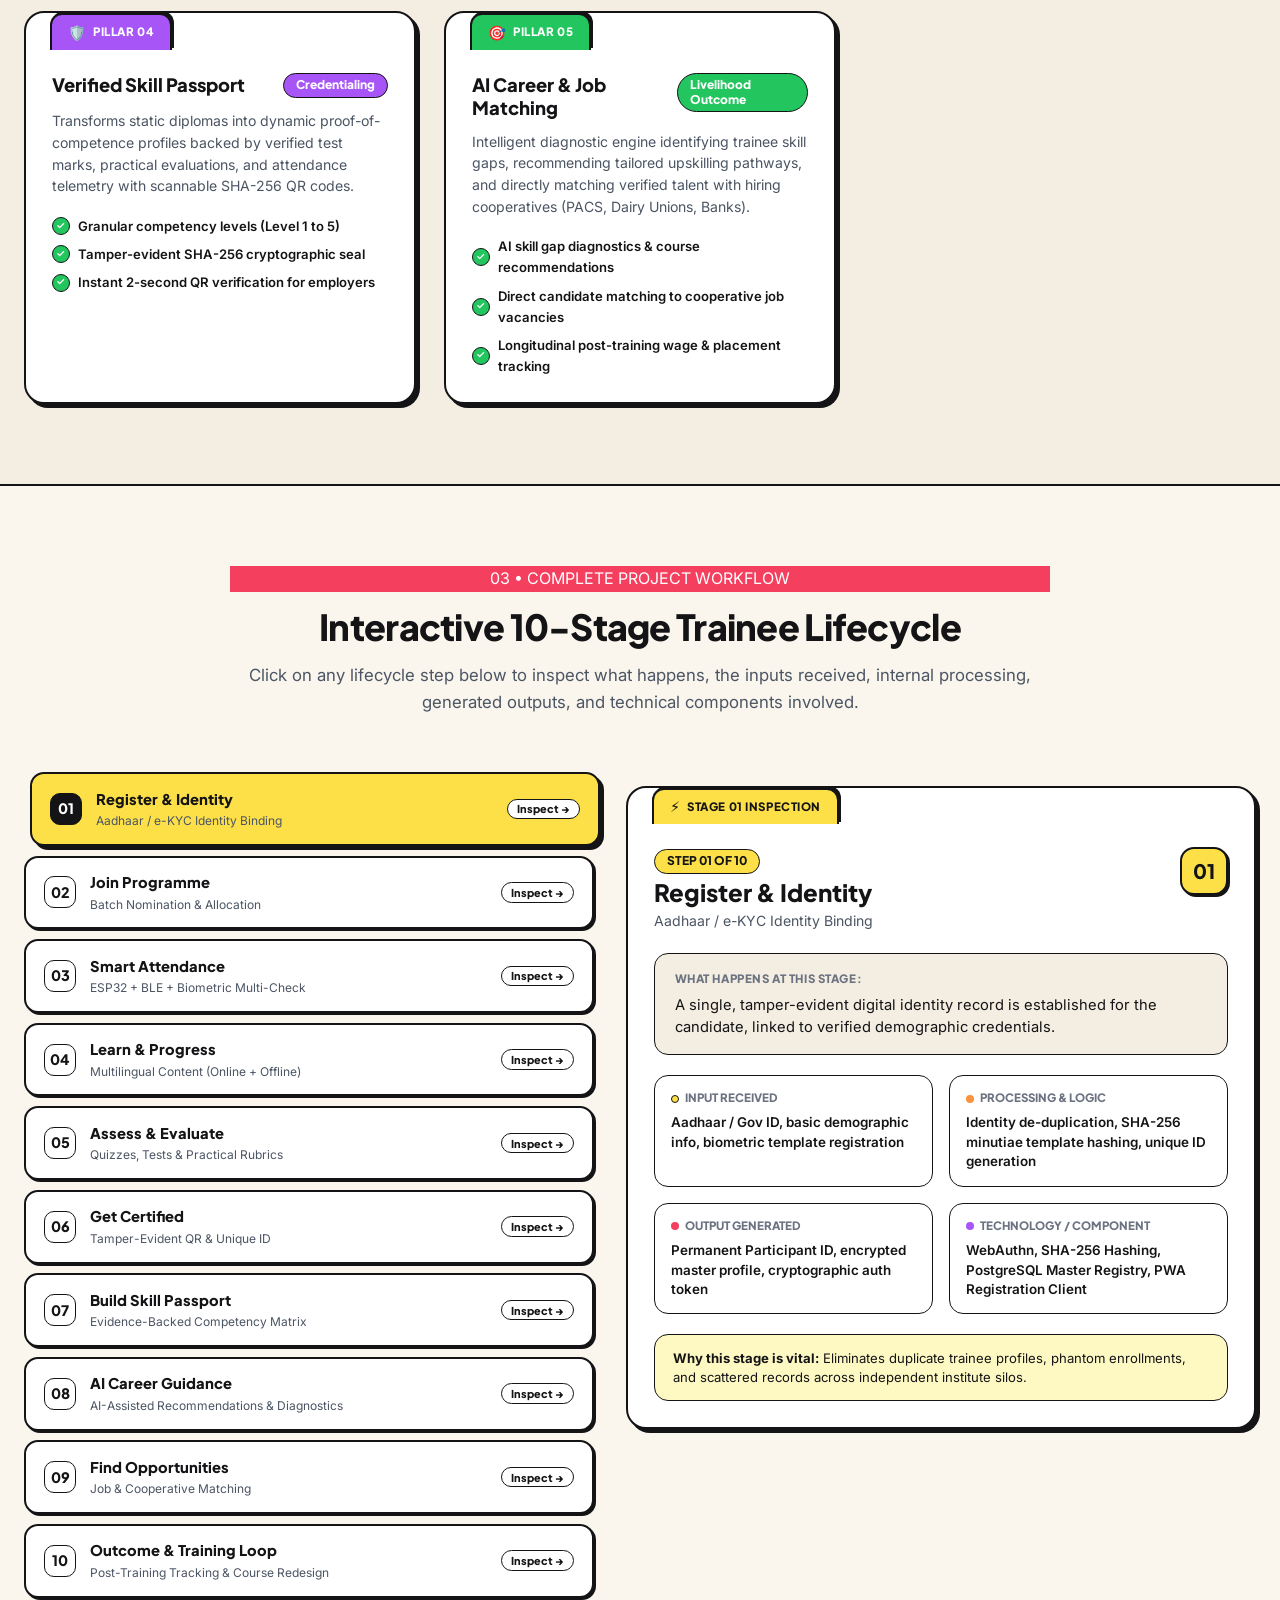
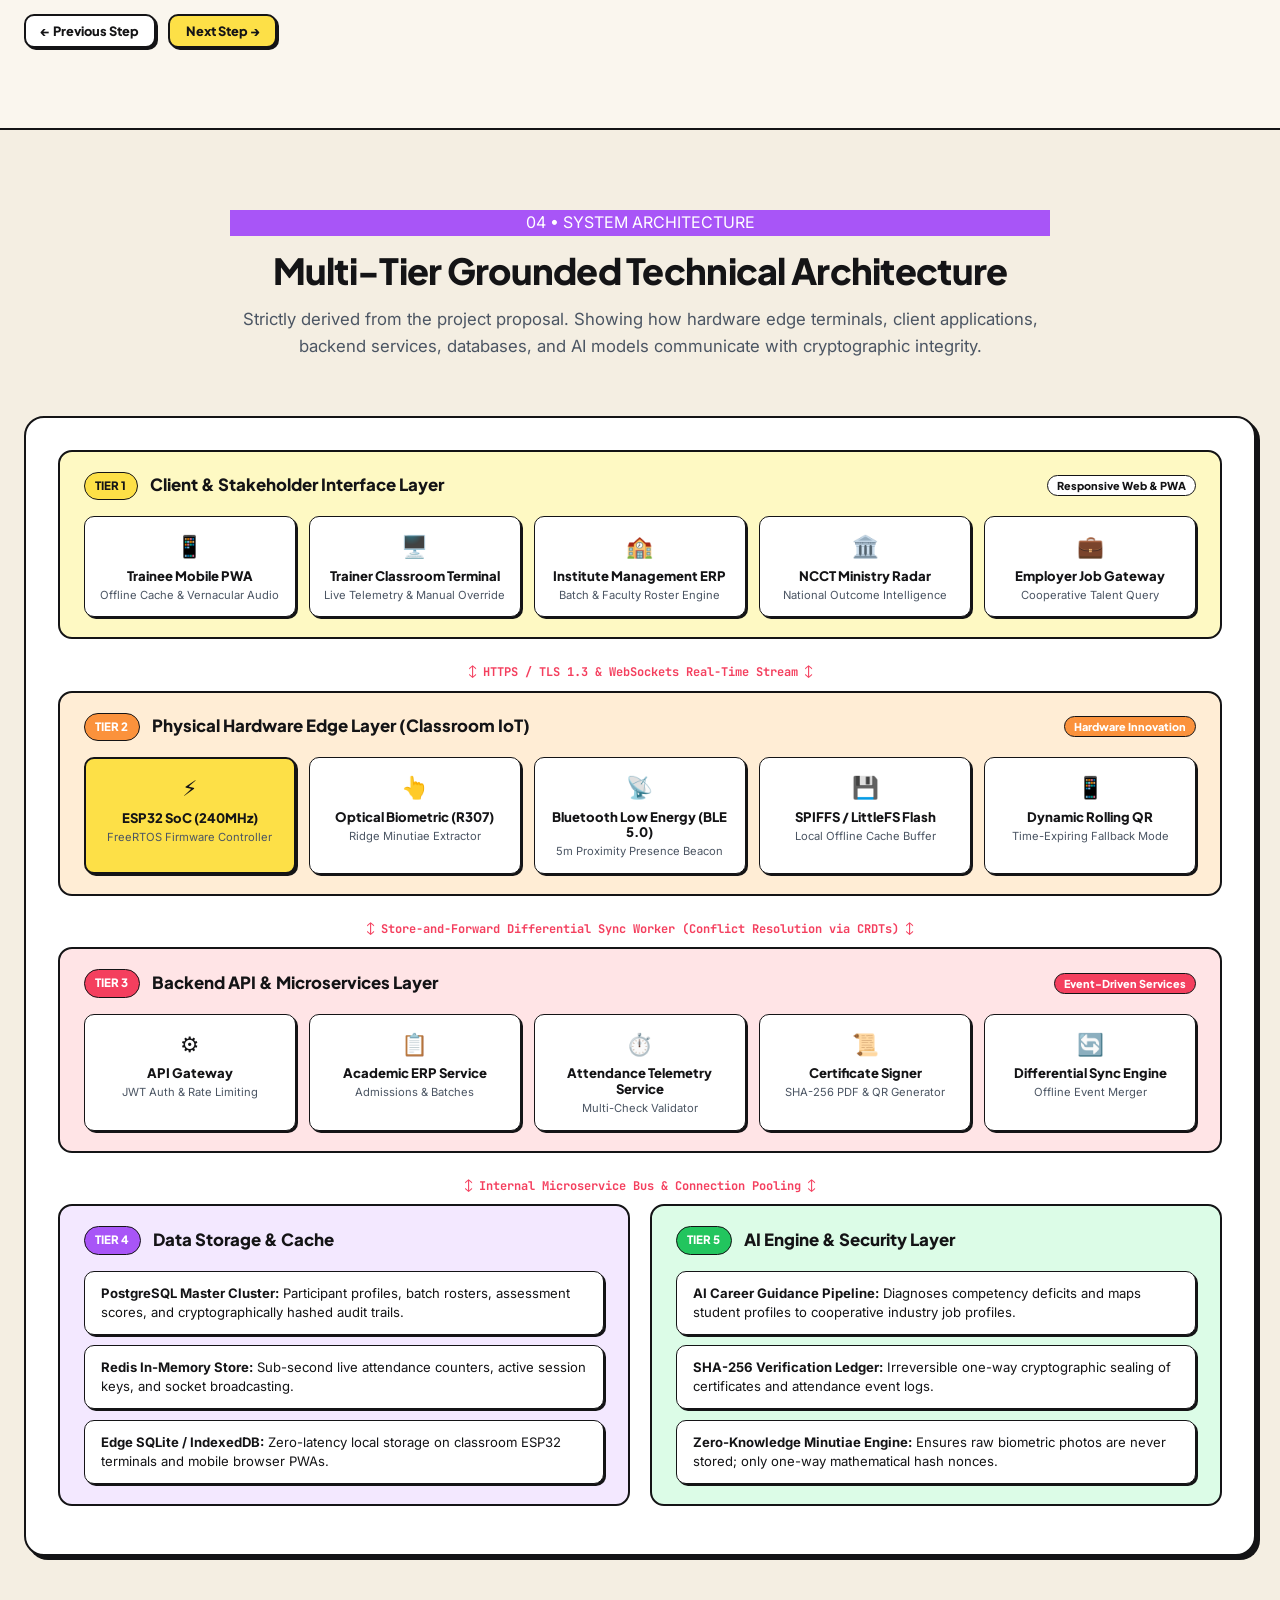
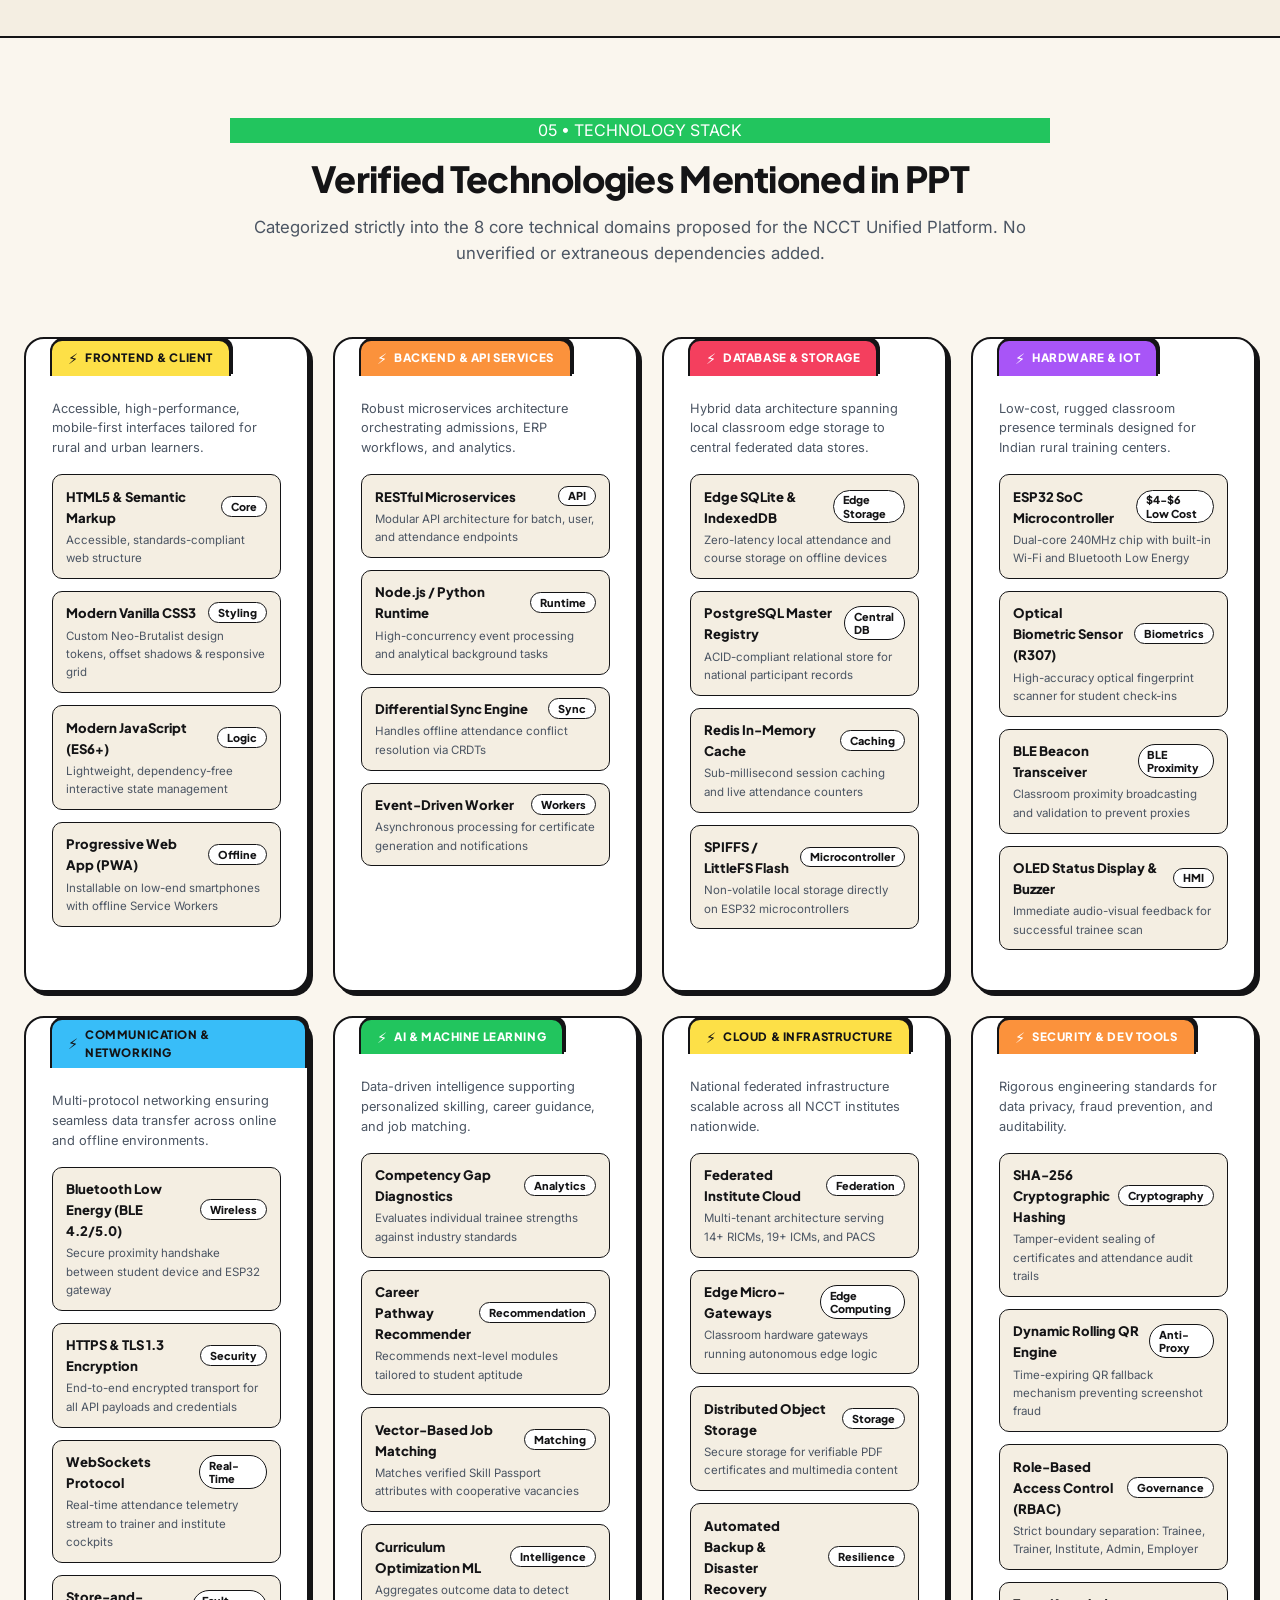
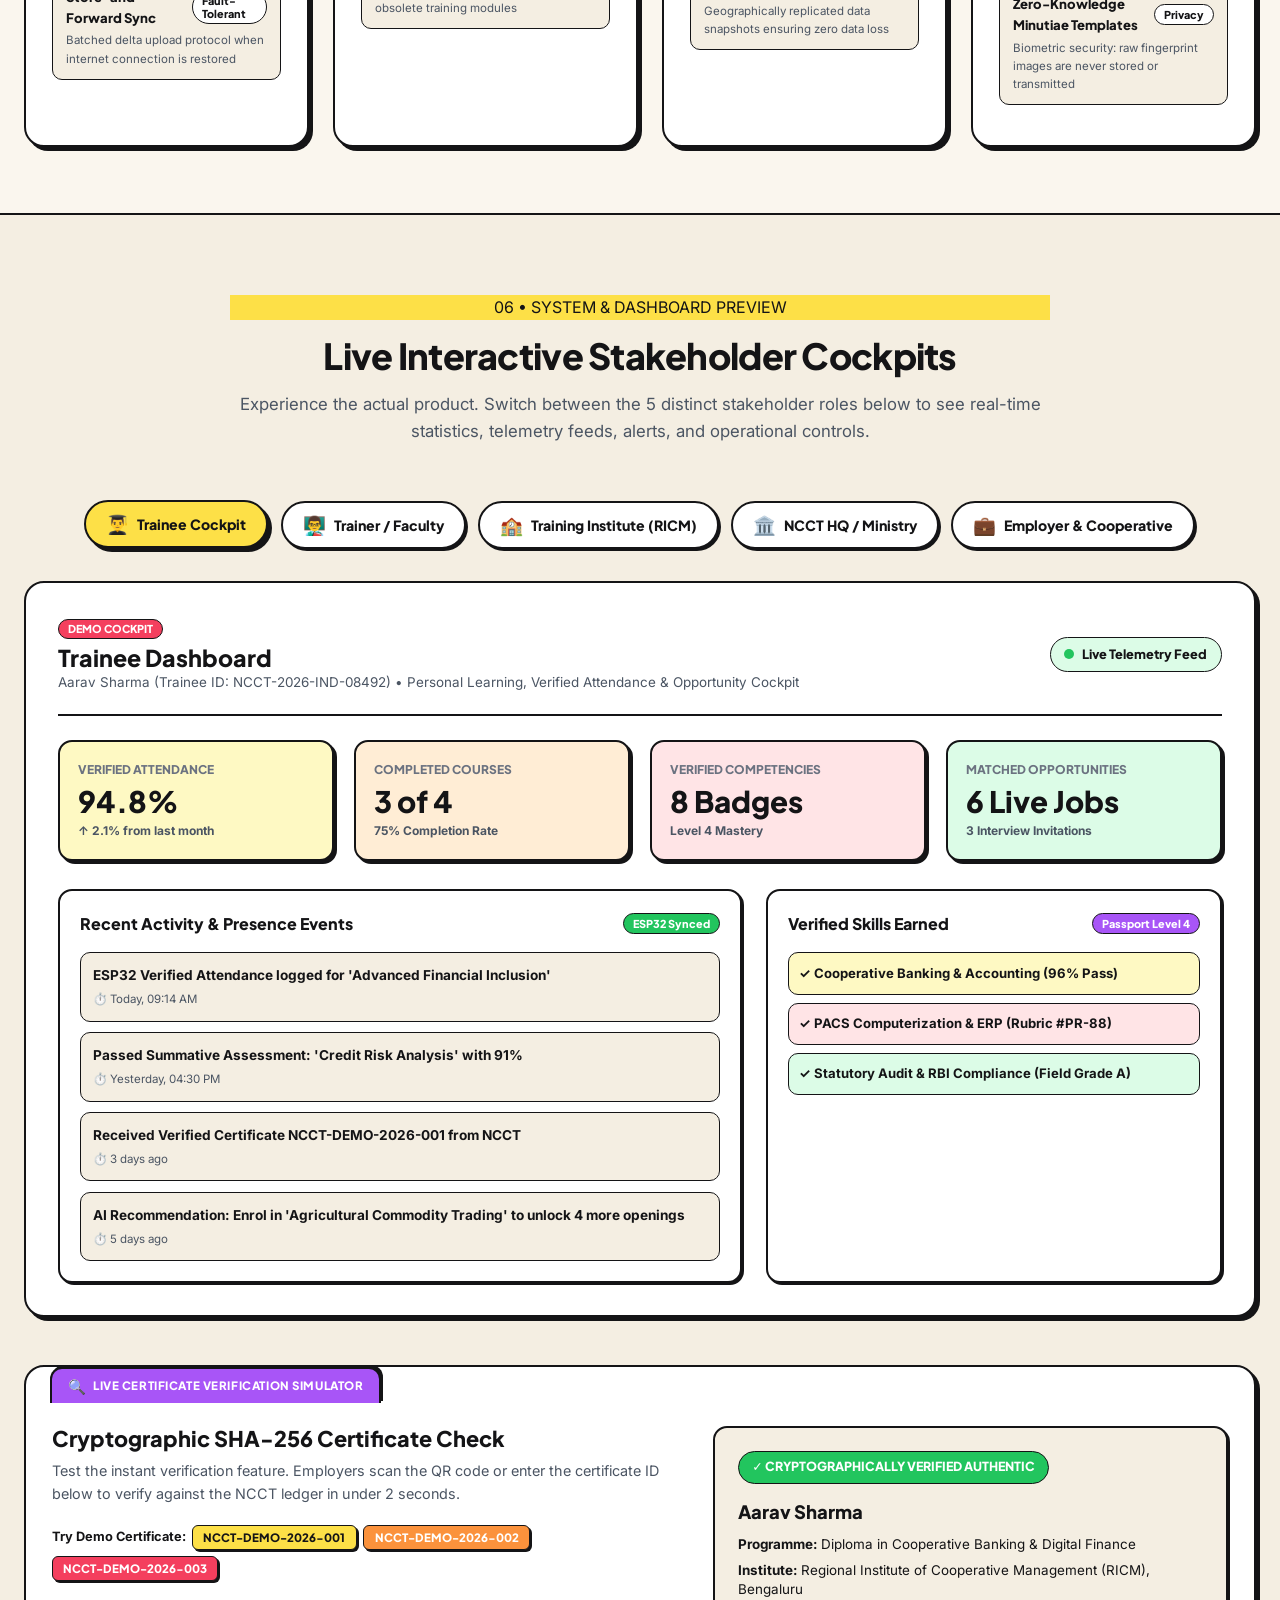
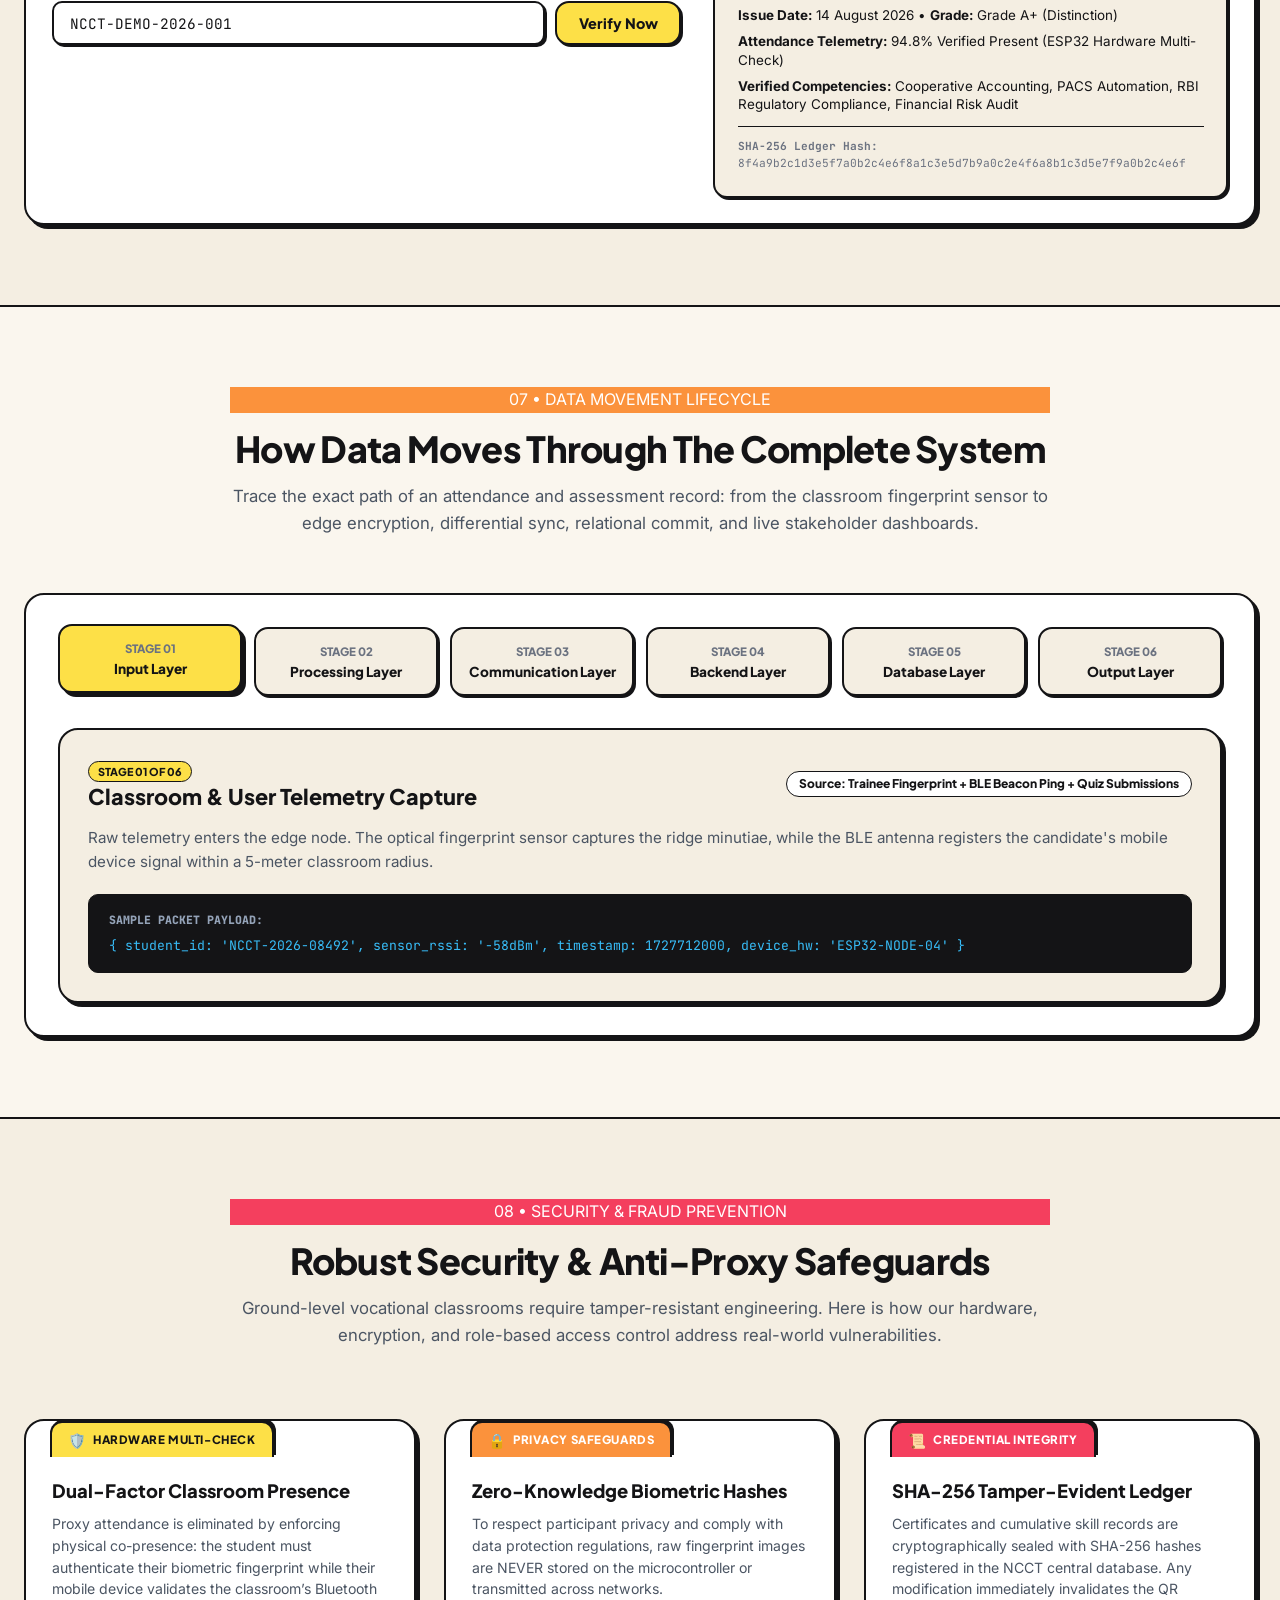
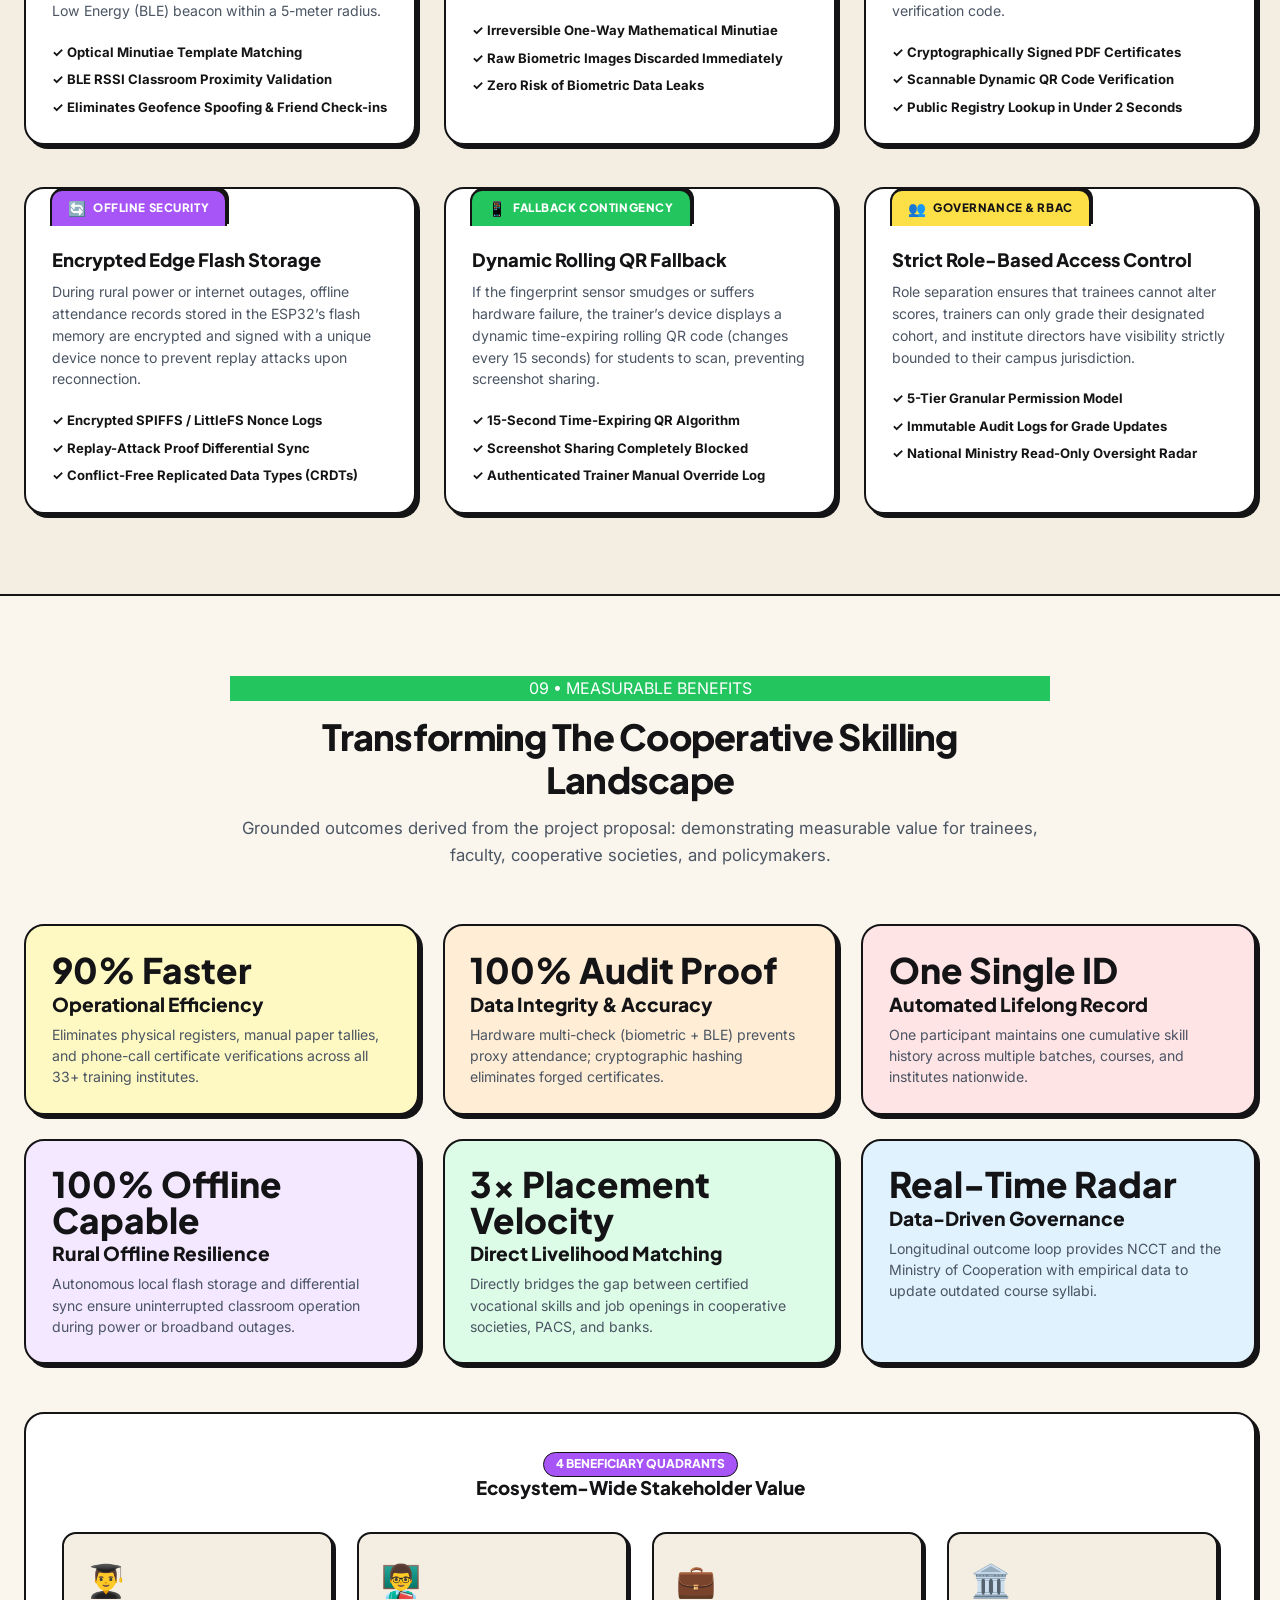
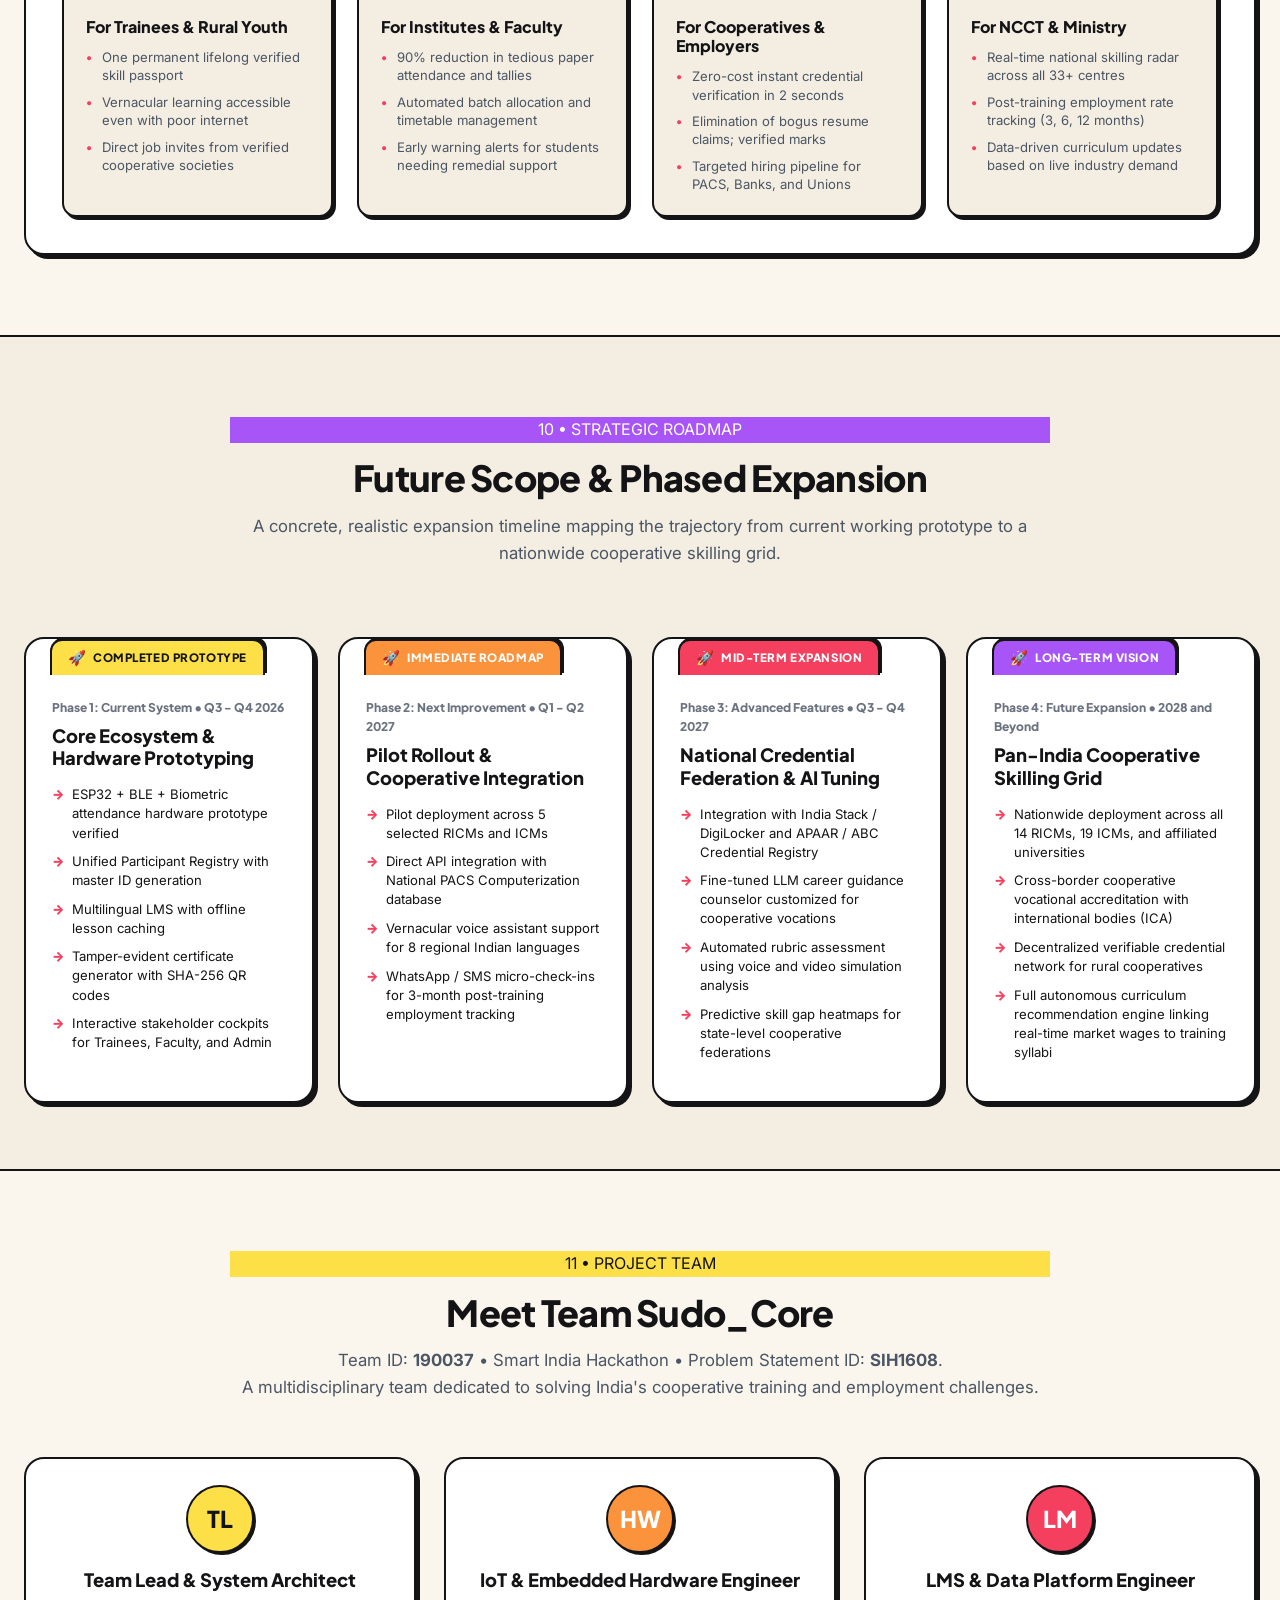
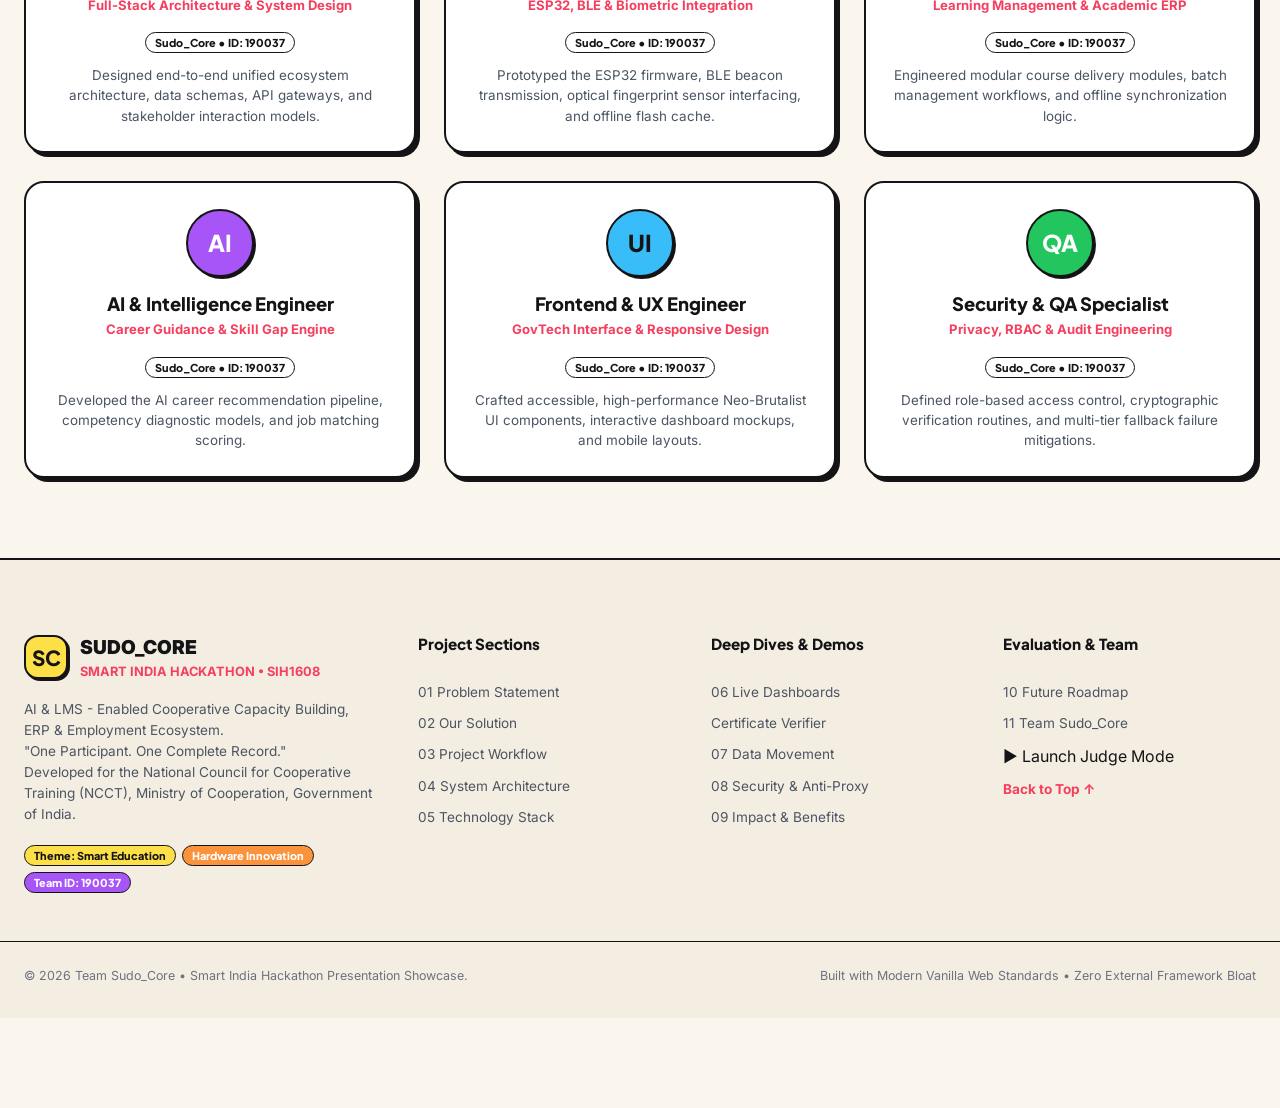
==== commit a93358c0: "SIH1608: UI revamp & interactive presentation Large redesign and feature rollout for the SIH present" ====
--- a/sih/index.html
+++ b/sih/index.html
@@ -3,169 +3,89 @@
 <head>
   <meta charset="UTF-8">
   <meta name="viewport" content="width=device-width, initial-scale=1.0">
-  <meta name="description" content="Unified Training Platform: One Participant. One Complete Record. Unified digital tracking, smart attendance, verified skill passport, and outcome analytics for vocational and cooperative training.">
-  <meta name="keywords" content="NCCT, Cooperative Training, Unified Training Platform, ESP32 Attendance, Verified Skill Passport, LMS, ERP, Outcome Analytics">
-  <meta name="author" content="National Cooperative Training Council">
-  <title>Unified Training Platform — One Participant. One Complete Record.</title>
-
-  <!-- Google Fonts Preconnect & Inter/Plus Jakarta Sans -->
+  <meta name="description" content="AI & LMS - Enabled Cooperative Capacity Building, ERP & Employment Ecosystem. Team Sudo_Core (ID: 190037) for Smart India Hackathon. 'One Participant. One Complete Record.'">
+  <meta name="keywords" content="Smart India Hackathon, SIH1608, Sudo_Core, NCCT, Cooperative Skilling, ESP32 Attendance, Verified Skill Passport, LMS, ERP, Smart Education, Hardware">
+  <meta name="author" content="Team Sudo_Core • NCCT Unified Ecosystem">
+  <title>Sudo_Core • AI & LMS Cooperative Skilling, ERP & Employment Ecosystem | SIH1608</title>
+
+  <!-- Google Fonts: Plus Jakarta Sans (Headings), Inter (Body), JetBrains Mono (Code/Telemetry) -->
   <link rel="preconnect" href="https://fonts.googleapis.com">
   <link rel="preconnect" href="https://fonts.gstatic.com" crossorigin>
-  <link href="https://fonts.googleapis.com/css2?family=Inter:wght@300;400;500;600;700&family=JetBrains+Mono:wght@400;500;700&family=Plus+Jakarta+Sans:wght@500;600;700;800&display=swap" rel="stylesheet">
+  <link href="https://fonts.googleapis.com/css2?family=Inter:wght@400;500;600;700&family=JetBrains+Mono:wght@500;700&family=Plus+Jakarta+Sans:wght@600;700;800;900&display=swap" rel="stylesheet">
 
   <link rel="stylesheet" href="css/style.css">
 </head>
 <body>
 
   <!-- ========================================================================
-       TOP NOTIFICATION BAR
+       TOP HACKATHON TICKER / BANNER
        ======================================================================== -->
   <div class="top-banner">
-    <span class="top-banner-badge">Unified Platform Architecture</span>
-    <span><strong>NCCT Unified Ecosystem</strong> • National Council for Cooperative Training</span>
-    <a href="#dashboards" class="top-banner-link">View Live Interactive Dashboards (Demo) →</a>
+    <div class="container top-banner-inner">
+      <div class="top-banner-tags">
+        <span class="badge badge-yellow">SMART INDIA HACKATHON</span>
+        <span class="badge badge-pink">PS ID: SIH1608</span>
+        <span class="badge badge-purple">TEAM ID: 190037</span>
+        <span class="badge badge-green">CATEGORY: HARDWARE</span>
+      </div>
+      <div class="top-banner-center">
+        <strong>TEAM SUDO_CORE</strong> • AI & LMS - Enabled Cooperative Capacity Building, ERP & Employment Ecosystem
+      </div>
+      <div class="top-banner-actions">
+        <button class="btn btn-sm btn-yellow launch-pres-btn" title="Launch Fullscreen Presentation Mode for Judges">
+          <svg width="14" height="14" viewBox="0 0 24 24" fill="none" stroke="currentColor" stroke-width="2.5"><polygon points="5 3 19 12 5 21 5 3"></polygon></svg>
+          Presentation Mode
+        </button>
+      </div>
+    </div>
   </div>
 
   <!-- ========================================================================
-       STICKY NAVIGATION BAR
+       STICKY NAVIGATION BAR (Playful Neo-Brutalist)
        ======================================================================== -->
   <header class="navbar" id="topNav">
     <div class="container nav-container">
-      <div class="nav-brand">
-        <a href="#hero" class="brand-logo-icon">U</a>
+      <a href="#hero" class="nav-brand">
+        <div class="brand-badge">SC</div>
         <div class="brand-text">
-          <span class="brand-name">UTP</span>
-        </div>
-      </div>
+          <span class="brand-name">SUDO_CORE</span>
+          <span class="brand-sub">SIH1608 • NCCT ECOSYSTEM</span>
+        </div>
+      </a>
 
       <nav class="nav-menu" aria-label="Main Navigation">
-        <div class="nav-item">
-          <a href="#problem" class="nav-link">Problem</a>
-        </div>
-
-        <div class="nav-item">
-          <a href="#solution" class="nav-link">Solution</a>
-        </div>
-
-        <div class="nav-item">
-          <a href="#journey" class="nav-link">Journey</a>
-        </div>
-
-        <div class="nav-item">
-          <a href="#ecosystem" class="nav-link">Ecosystem</a>
-        </div>
-
-        <!-- Technical Dropdown -->
-        <div class="nav-item">
-          <a href="#architecture" class="nav-link">
-            Architecture ▾
-          </a>
-          <div class="nav-dropdown">
-            <a href="#attendance" class="dropdown-link">
-              <span class="dropdown-link-title">Smart Attendance (ESP32)</span>
-              <span class="dropdown-link-desc">BLE + Biometric multi-check</span>
-            </a>
-            <a href="#offline" class="dropdown-link">
-              <span class="dropdown-link-title">Offline-First Engine</span>
-              <span class="dropdown-link-desc">Local caching & differential sync</span>
-            </a>
-            <a href="#architecture" class="dropdown-link">
-              <span class="dropdown-link-title">Technical Architecture</span>
-              <span class="dropdown-link-desc">Grounded hardware & software tiers</span>
-            </a>
-            <a href="#data-flow" class="dropdown-link">
-              <span class="dropdown-link-title">12-Stage Data Flow</span>
-              <span class="dropdown-link-desc">Information lifecycle specification</span>
-            </a>
-            <a href="#security" class="dropdown-link">
-              <span class="dropdown-link-title">Security & RBAC</span>
-              <span class="dropdown-link-desc">Access control & audit logs</span>
-            </a>
-          </div>
-        </div>
-
-        <!-- Credentials & AI Dropdown -->
-        <div class="nav-item">
-          <a href="#passport" class="nav-link">
-            Credentials ▾
-          </a>
-          <div class="nav-dropdown">
-            <a href="#passport" class="dropdown-link">
-              <span class="dropdown-link-title">Verified Skill Passport</span>
-              <span class="dropdown-link-desc">Evidence-backed digital profile</span>
-            </a>
-            <a href="#certification" class="dropdown-link">
-              <span class="dropdown-link-title">Certificate Verifier</span>
-              <span class="dropdown-link-desc">QR & Unique ID live test tool</span>
-            </a>
-            <a href="#ai-guidance" class="dropdown-link">
-              <span class="dropdown-link-title">AI Career Guidance</span>
-              <span class="dropdown-link-desc">Intelligent skill gap diagnostics</span>
-            </a>
-            <a href="#job-matching" class="dropdown-link">
-              <span class="dropdown-link-title">Job & Livelihood Matching</span>
-              <span class="dropdown-link-desc">Connecting verified skills with employers</span>
-            </a>
-          </div>
-        </div>
-
-        <!-- Impact & Viability Dropdown -->
-        <div class="nav-item">
-          <a href="#impact" class="nav-link">
-            Impact ▾
-          </a>
-          <div class="nav-dropdown">
-            <a href="#training-intelligence" class="dropdown-link">
-              <span class="dropdown-link-title">Training Intelligence</span>
-              <span class="dropdown-link-desc">Circular outcome feedback loop</span>
-            </a>
-            <a href="#skill-map" class="dropdown-link">
-              <span class="dropdown-link-title">Cooperative Skill Map</span>
-              <span class="dropdown-link-desc">Federated NCCT institutional model</span>
-            </a>
-            <a href="#feasibility" class="dropdown-link">
-              <span class="dropdown-link-title">Feasibility & Scalability</span>
-              <span class="dropdown-link-desc">Technical, operational, economic</span>
-            </a>
-            <a href="#risks" class="dropdown-link">
-              <span class="dropdown-link-title">Risks & Mitigation Matrix</span>
-              <span class="dropdown-link-desc">5 key failure modes addressed</span>
-            </a>
-            <a href="#impact" class="dropdown-link">
-              <span class="dropdown-link-title">4 Benefit Quadrants</span>
-              <span class="dropdown-link-desc">Social, Economic, Operational, Educational</span>
-            </a>
-          </div>
-        </div>
-
-        <div class="nav-item">
-          <a href="#dashboards" class="nav-link">Dashboards</a>
-        </div>
+        <a href="#problem" class="nav-link">01 Problem</a>
+        <a href="#solution" class="nav-link">02 Solution</a>
+        <a href="#workflow" class="nav-link">03 Workflow</a>
+        <a href="#architecture" class="nav-link">04 Architecture</a>
+        <a href="#tech-stack" class="nav-link">05 Tech Stack</a>
+        <a href="#dashboards" class="nav-link">06 Dashboards</a>
+        <a href="#data-flow" class="nav-link">07 Data Flow</a>
+        <a href="#security" class="nav-link">08 Security</a>
+        <a href="#benefits" class="nav-link">09 Benefits</a>
+        <a href="#future-scope" class="nav-link">10 Roadmap</a>
+        <a href="#team" class="nav-link">11 Team</a>
       </nav>
 
       <div class="nav-actions">
-        <button class="icon-btn open-search-modal" title="Quick Search (Ctrl+K)" aria-label="Search Documentation">
-          <svg width="18" height="18" viewBox="0 0 24 24" fill="none" stroke="currentColor" stroke-width="2"><circle cx="11" cy="11" r="8"></circle><line x1="21" y1="21" x2="16.65" y2="16.65"></line></svg>
+        <button class="icon-btn open-search-modal" title="Quick Jump (Ctrl+K)" aria-label="Search Project">
+          <svg width="18" height="18" viewBox="0 0 24 24" fill="none" stroke="currentColor" stroke-width="2.5"><circle cx="11" cy="11" r="8"></circle><line x1="21" y1="21" x2="16.65" y2="16.65"></line></svg>
         </button>
 
-        <button class="icon-btn" id="themeToggleBtn" aria-label="Toggle Dark/Light Mode">
+        <button class="icon-btn" id="themeToggleBtn" aria-label="Toggle Theme" title="Toggle Dark/Light Mode">
           <span id="themeIcon">
-            <svg width="18" height="18" viewBox="0 0 24 24" fill="none" stroke="currentColor" stroke-width="2"><path d="M21 12.79A9 9 0 1 1 11.21 3 7 7 0 0 0 21 12.79z"></path></svg>
+            <svg width="18" height="18" viewBox="0 0 24 24" fill="none" stroke="currentColor" stroke-width="2.5"><path d="M21 12.79A9 9 0 1 1 11.21 3 7 7 0 0 0 21 12.79z"></path></svg>
           </span>
         </button>
 
-        <button class="nav-btn nav-btn-outline print-doc-btn" title="Print or Save formal PDF report">
-          <svg width="16" height="16" viewBox="0 0 24 24" fill="none" stroke="currentColor" stroke-width="2"><polyline points="6 9 6 2 18 2 18 9"></polyline><path d="M6 18H4a2 2 0 0 1-2-2v-5a2 2 0 0 1 2-2h16a2 2 0 0 1 2 2v5a2 2 0 0 1-2 2h-2"></path><rect x="6" y="14" width="12" height="8"></rect></svg>
-          PDF Report
+        <button class="btn btn-outline btn-sm launch-pres-btn" title="Judge Presentation Walkthrough">
+          <svg width="14" height="14" viewBox="0 0 24 24" fill="none" stroke="currentColor" stroke-width="2.5"><polygon points="5 3 19 12 5 21 5 3"></polygon></svg>
+          Judge Mode
         </button>
-
-        <a href="#dashboards" class="nav-btn nav-btn-primary">
-          Live Demo
-        </a>
 
         <!-- Mobile Drawer Toggle -->
         <button class="icon-btn mobile-toggle" id="mobileNavToggle" aria-label="Open Navigation Drawer">
-          <svg width="20" height="20" viewBox="0 0 24 24" fill="none" stroke="currentColor" stroke-width="2"><line x1="3" y1="12" x2="21" y2="12"></line><line x1="3" y1="6" x2="21" y2="6"></line><line x1="3" y1="18" x2="21" y2="18"></line></svg>
+          <svg width="22" height="22" viewBox="0 0 24 24" fill="none" stroke="currentColor" stroke-width="2.5"><line x1="3" y1="12" x2="21" y2="12"></line><line x1="3" y1="6" x2="21" y2="6"></line><line x1="3" y1="18" x2="21" y2="18"></line></svg>
         </button>
       </div>
     </div>
@@ -176,210 +96,187 @@
   <aside class="mobile-nav-drawer" id="mobileNavDrawer" aria-label="Mobile Navigation Drawer">
     <div class="drawer-header">
       <div class="drawer-brand">
-        <span class="brand-logo-icon" style="width: 34px; height: 34px; font-size: 1rem;">U</span>
+        <span class="brand-badge" style="width: 38px; height: 38px; font-size: 1.1rem;">SC</span>
         <div>
-          <div style="font-weight: 800; font-size: 1.05rem; line-height: 1.1; color: var(--text-main);">Unified Platform</div>
-          <div style="font-size: 0.7rem; color: var(--text-subtle); text-transform: uppercase;">Technical Documentation</div>
-        </div>
-      </div>
-      <div style="display: flex; align-items: center; gap: 0.5rem;">
-        <button class="icon-btn mobile-theme-btn" id="drawerThemeToggleBtn" title="Toggle Dark/Light Mode" aria-label="Toggle Theme">
-          <span class="drawer-theme-icon" id="drawerThemeIcon">
-            <svg width="18" height="18" viewBox="0 0 24 24" fill="none" stroke="currentColor" stroke-width="2"><path d="M21 12.79A9 9 0 1 1 11.21 3 7 7 0 0 0 21 12.79z"></path></svg>
-          </span>
-        </button>
-        <button class="drawer-close-btn" id="closeMobileNav" aria-label="Close Navigation Menu">✕</button>
-      </div>
+          <div style="font-weight: 800; font-size: 1.1rem; line-height: 1.1;">Sudo_Core</div>
+          <div style="font-size: 0.75rem; font-weight: 700; color: var(--color-pink);">SIH1608 • HARDWARE</div>
+        </div>
+      </div>
+      <button class="drawer-close-btn" id="closeMobileNav" aria-label="Close Navigation Menu">✕</button>
     </div>
 
     <div class="drawer-content">
       <div class="drawer-group">
-        <div class="drawer-group-title">Overview & Concept</div>
+        <div class="drawer-group-title">Evaluation Navigation</div>
+        <a href="#hero" class="drawer-link"><span class="drawer-num">00</span> Home / Hero</a>
         <a href="#problem" class="drawer-link"><span class="drawer-num">01</span> Problem Statement</a>
-        <a href="#solution" class="drawer-link"><span class="drawer-num">02</span> Proposed Solution</a>
-        <a href="#journey" class="drawer-link"><span class="drawer-num">03</span> Core Participant Journey</a>
-        <a href="#ecosystem" class="drawer-link"><span class="drawer-num">04</span> Stakeholder Ecosystem</a>
-      </div>
-
-      <div class="drawer-group">
-        <div class="drawer-group-title">Technical Deep Dives</div>
-        <a href="#attendance" class="drawer-link"><span class="drawer-num">05</span> Smart Attendance (ESP32)</a>
-        <a href="#offline" class="drawer-link"><span class="drawer-num">06</span> Offline-First Architecture</a>
-        <a href="#lms" class="drawer-link"><span class="drawer-num">07</span> Learning Management (LMS)</a>
-        <a href="#architecture" class="drawer-link"><span class="drawer-num">08</span> Technical Architecture</a>
-        <a href="#data-flow" class="drawer-link"><span class="drawer-num">09</span> Data Flow Lifecycle</a>
-        <a href="#security" class="drawer-link"><span class="drawer-num">10</span> Security & RBAC</a>
-      </div>
-
-      <div class="drawer-group">
-        <div class="drawer-group-title">Credentials & AI</div>
-        <a href="#passport" class="drawer-link"><span class="drawer-num">11</span> Verified Skill Passport</a>
-        <a href="#certification" class="drawer-link"><span class="drawer-num">12</span> Certificate Verifier</a>
-        <a href="#ai-guidance" class="drawer-link"><span class="drawer-num">13</span> AI Career Guidance</a>
-        <a href="#job-matching" class="drawer-link"><span class="drawer-num">14</span> Job Matching Board</a>
-        <a href="#employer-portal" class="drawer-link"><span class="drawer-num">15</span> Employer / Coop Portal</a>
-      </div>
-
-      <div class="drawer-group">
-        <div class="drawer-group-title">Intelligence, Impact & Demos</div>
-        <a href="#training-intelligence" class="drawer-link"><span class="drawer-num">16</span> Training Intelligence & Loop</a>
-        <a href="#skill-map" class="drawer-link"><span class="drawer-num">17</span> Cooperative Skill Map</a>
-        <a href="#feasibility" class="drawer-link"><span class="drawer-num">18</span> Feasibility & Scalability</a>
-        <a href="#risks" class="drawer-link"><span class="drawer-num">19</span> Risks & Mitigation Matrix</a>
-        <a href="#impact" class="drawer-link"><span class="drawer-num">20</span> Impact & 4 Benefit Quadrants</a>
-        <a href="#dashboards" class="drawer-link highlight"><span class="drawer-num">21</span> Interactive Dashboards (5 Cockpits)</a>
-        <a href="#future-scope" class="drawer-link"><span class="drawer-num">22</span> Future Scope Roadmap</a>
-        <a href="#references" class="drawer-link"><span class="drawer-num">23</span> Research & References</a>
-        <a href="#team" class="drawer-link"><span class="drawer-num">24</span> Project Team</a>
+        <a href="#solution" class="drawer-link"><span class="drawer-num">02</span> Our Proposed Solution</a>
+        <a href="#workflow" class="drawer-link"><span class="drawer-num">03</span> Complete Project Workflow</a>
+        <a href="#architecture" class="drawer-link"><span class="drawer-num">04</span> System Architecture</a>
+        <a href="#tech-stack" class="drawer-link"><span class="drawer-num">05</span> Technology Stack</a>
+        <a href="#dashboards" class="drawer-link"><span class="drawer-num">06</span> Live Stakeholder Dashboards</a>
+        <a href="#data-flow" class="drawer-link"><span class="drawer-num">07</span> Data Movement Lifecycle</a>
+        <a href="#security" class="drawer-link"><span class="drawer-num">08</span> Security & Proxy Prevention</a>
+        <a href="#benefits" class="drawer-link"><span class="drawer-num">09</span> Benefits & Impact</a>
+        <a href="#future-scope" class="drawer-link"><span class="drawer-num">10</span> Future Scope Roadmap</a>
+        <a href="#team" class="drawer-link"><span class="drawer-num">11</span> Team Sudo_Core</a>
       </div>
     </div>
 
     <div class="drawer-footer">
-      <button class="btn btn-outline btn-sm print-doc-btn" style="width: 100%; justify-content: center;">
-        📄 Print / Export PDF Report
+      <button class="btn btn-yellow launch-pres-btn" style="width: 100%; justify-content: center;">
+        ▶ Launch Judge Presentation
       </button>
     </div>
   </aside>
 
   <main>
     <!-- ======================================================================
-         HERO SECTION
+         SECTION 1: HOME / HERO
          ====================================================================== -->
-    <section class="hero" id="hero">
-      <div class="container hero-grid">
-        <div class="hero-content">
-          <div class="hero-meta-strip">
-            <span class="hero-team-tag">
-              <svg width="14" height="14" viewBox="0 0 24 24" fill="none" stroke="currentColor" stroke-width="2.5"><polygon points="12 2 15.09 8.26 22 9.27 17 14.14 18.18 21.02 12 17.77 5.82 21.02 7 14.14 2 9.27 8.91 8.26 12 2"></polygon></svg>
-              <strong>NCCT Unified Training Ecosystem</strong>
+    <section class="hero-section" id="hero">
+      <div class="container hero-layout">
+        <div class="hero-main-col">
+          <!-- Hero Tags & Meta Bar -->
+          <div class="hero-pill-strip">
+            <span class="pill-tag pill-yellow">
+              <span class="pill-dot"></span>
+              Smart India Hackathon
             </span>
-            <span class="badge badge-primary">GovTech & Cooperative Skilling</span>
-          </div>
-
-          <h1 class="hero-title">
-            One Participant.<br>
-            <span class="gradient-text">One Complete Record.</span>
+            <span class="pill-tag pill-pink">PS ID: SIH1608</span>
+            <span class="pill-tag pill-purple">Hardware Category</span>
+            <span class="pill-tag pill-green">Team: Sudo_Core</span>
+          </div>
+
+          <h1 class="hero-headline">
+            AI & LMS - Enabled Cooperative Capacity Building, ERP &amp; <span class="highlight-ink">Employment Ecosystem</span>
           </h1>
 
-          <p class="hero-subtitle">
-            Connecting Training, Verified Skills, Certification, Career Guidance and Livelihood Opportunities in one unified, offline-resilient ecosystem.
+          <div class="hero-tagline-box">
+            <span class="tagline-quote">“</span>
+            <span class="tagline-text">One Participant. One Complete Record.</span>
+            <span class="tagline-sub">Connecting Training, Verified Skills, Certification, Career Guidance and Livelihood in one unified, offline-resilient ecosystem.</span>
+          </div>
+
+          <p class="hero-desc">
+            Designed for the <strong>National Council for Cooperative Training (NCCT)</strong>, Ministry of Cooperation, Government of India. Bridging classroom vocational training with smart ESP32 IoT presence, evidence-backed digital Skill Passports, and direct job placement in India's cooperative sector.
           </p>
 
-          <div class="hero-ctas">
-            <a href="#solution" class="btn btn-primary btn-lg">
-              Explore the Solution
-              <svg width="18" height="18" viewBox="0 0 24 24" fill="none" stroke="currentColor" stroke-width="2"><line x1="5" y1="12" x2="19" y2="12"></line><polyline points="12 5 19 12 12 19"></polyline></svg>
+          <div class="hero-buttons">
+            <a href="#solution" class="btn btn-yellow btn-lg">
+              Explore Solution
+              <svg width="18" height="18" viewBox="0 0 24 24" fill="none" stroke="currentColor" stroke-width="2.5"><line x1="5" y1="12" x2="19" y2="12"></line><polyline points="12 5 19 12 12 19"></polyline></svg>
             </a>
-            <a href="#architecture" class="btn btn-outline btn-lg">
-              View System Architecture
+            <a href="#workflow" class="btn btn-pink btn-lg">
+              View Workflow (10 Steps)
+              <svg width="18" height="18" viewBox="0 0 24 24" fill="none" stroke="currentColor" stroke-width="2.5"><polyline points="9 18 15 12 9 6"></polyline></svg>
             </a>
-            <a href="#dashboards" class="btn btn-secondary btn-lg">
-              Open Demo Dashboards
+            <button class="btn btn-purple btn-lg launch-pres-btn">
+              ▶ Presentation Mode
+            </button>
+            <a href="#dashboards" class="btn btn-outline btn-lg">
+              Live Dashboards
             </a>
           </div>
 
-          <!-- Problem Statement Editable Meta Card (Directly reflecting PPT fields) -->
-          <div class="ps-card">
-            <div class="ps-item">
-              <span class="ps-label">Problem Statement ID</span>
-              <span class="ps-val editable mono" data-editable-id="ps_id" title="Click to customize PS ID" contenteditable="true">
-                [NCCT-UTP-2026]
-              </span>
-            </div>
-            <div class="ps-item">
-              <span class="ps-label">Theme / Domain</span>
-              <span class="ps-val">Smart Education / Cooperative Governance</span>
-            </div>
-            <div class="ps-item" style="grid-column: 1 / -1;">
-              <span class="ps-label">Problem Statement Title (Editable Placeholder)</span>
-              <span class="ps-val editable" data-editable-id="ps_title" title="Click to customize Title" contenteditable="true">
-                [Unified Digital Tracking & Outcome Platform for Cooperative & Skill Training]
-              </span>
-            </div>
-          </div>
-        </div>
-
-        <!-- Hero Right: Live Interactive Ecosystem Card -->
-        <div class="hero-visual">
-          <div class="hero-preview-card">
-            <div class="preview-card-header">
-              <div class="preview-title">
-                <svg width="18" height="18" viewBox="0 0 24 24" fill="none" stroke="currentColor" stroke-width="2"><rect x="2" y="3" width="20" height="14" rx="2" ry="2"></rect><line x1="8" y1="21" x2="16" y2="21"></line><line x1="12" y1="17" x2="12" y2="21"></line></svg>
-                The Unified Participant Loop
-              </div>
-              <div class="preview-status">
-                <span class="preview-pulse"></span>
-                Ecosystem Operational
-              </div>
-            </div>
-
-            <div class="hero-flow-diagram">
-              <div class="flow-node">
-                <div class="flow-node-left">
-                  <div class="flow-node-icon">01</div>
-                  <div>
-                    <div class="flow-node-title">Trainee Enrollment</div>
-                    <div class="flow-node-meta">Aadhaar / e-KYC Identity Binding</div>
+          <!-- Hackathon Metadata Quick-Card -->
+          <div class="meta-strip-card">
+            <div class="meta-item">
+              <div class="meta-label">Problem Statement ID</div>
+              <div class="meta-val mono" id="heroPsId">SIH1608</div>
+            </div>
+            <div class="meta-item">
+              <div class="meta-label">Team Name &amp; ID</div>
+              <div class="meta-val">Sudo_Core (190037)</div>
+            </div>
+            <div class="meta-item">
+              <div class="meta-label">Theme / Domain</div>
+              <div class="meta-val">Smart Education / Hardware</div>
+            </div>
+            <div class="meta-item">
+              <div class="meta-label">Lead Stakeholder</div>
+              <div class="meta-val">NCCT, Ministry of Cooperation</div>
+            </div>
+          </div>
+        </div>
+
+        <!-- Hero Visual Right: Interactive Ecosystem Loop Card -->
+        <div class="hero-visual-col">
+          <div class="card neo-card folder-card hero-preview-card">
+            <div class="folder-tab tab-yellow">
+              <span class="folder-tab-icon">⚡</span>
+              THE UNIFIED PARTICIPANT LOOP
+            </div>
+
+            <div class="card-inner">
+              <div class="preview-header">
+                <div class="preview-badge-status">
+                  <span class="live-pulse"></span>
+                  Ecosystem Synchronized
+                </div>
+                <span class="badge badge-purple">Hardware + AI + Cloud</span>
+              </div>
+
+              <!-- Animated Vertical Flow Nodes -->
+              <div class="interactive-loop-flow">
+                <div class="loop-node" data-node="1">
+                  <div class="loop-icon bg-yellow">01</div>
+                  <div class="loop-info">
+                    <div class="loop-title">Candidate Enrollment</div>
+                    <div class="loop-sub">Aadhaar/e-KYC &amp; Unique ID Generation</div>
                   </div>
-                </div>
-                <span class="badge badge-primary">Entry</span>
-              </div>
-
-              <div class="flow-connector">↓</div>
-
-              <div class="flow-node">
-                <div class="flow-node-left">
-                  <div class="flow-node-icon" style="color: #f97316;">02</div>
-                  <div>
-                    <div class="flow-node-title">Smart Hardware Attendance</div>
-                    <div class="flow-node-meta">ESP32 + BLE + Biometric Multi-Check</div>
+                  <span class="badge badge-sm badge-yellow">Entry</span>
+                </div>
+
+                <div class="loop-connector">↓</div>
+
+                <div class="loop-node" data-node="2">
+                  <div class="loop-icon bg-orange">02</div>
+                  <div class="loop-info">
+                    <div class="loop-title">Smart Hardware Presence</div>
+                    <div class="loop-sub">ESP32 + BLE + Biometrics (Offline First)</div>
                   </div>
-                </div>
-                <span class="badge badge-amber">Hardware</span>
-              </div>
-
-              <div class="flow-connector">↓</div>
-
-              <div class="flow-node">
-                <div class="flow-node-left">
-                  <div class="flow-node-icon" style="color: var(--color-primary);">03</div>
-                  <div>
-                    <div class="flow-node-title">Learning & Evaluation</div>
-                    <div class="flow-node-meta">Multilingual LMS + Formative Tests</div>
+                  <span class="badge badge-sm badge-orange">Hardware</span>
+                </div>
+
+                <div class="loop-connector">↓</div>
+
+                <div class="loop-node" data-node="3">
+                  <div class="loop-icon bg-pink">03</div>
+                  <div class="loop-info">
+                    <div class="loop-title">Modular LMS &amp; Evaluation</div>
+                    <div class="loop-sub">Multilingual Lessons + Practical Rubrics</div>
                   </div>
-                </div>
-                <span class="badge badge-primary">Academics</span>
-              </div>
-
-              <div class="flow-connector">↓</div>
-
-              <div class="flow-node">
-                <div class="flow-node-left">
-                  <div class="flow-node-icon" style="color: var(--color-secondary);">04</div>
-                  <div>
-                    <div class="flow-node-title">Verified Skill Passport</div>
-                    <div class="flow-node-meta">QR Verification & Tamper-Proof Badges</div>
+                  <span class="badge badge-sm badge-pink">Academics</span>
+                </div>
+
+                <div class="loop-connector">↓</div>
+
+                <div class="loop-node" data-node="4">
+                  <div class="loop-icon bg-purple">04</div>
+                  <div class="loop-info">
+                    <div class="loop-title">Verified Skill Passport</div>
+                    <div class="loop-sub">SHA-256 Tamper-Proof QR &amp; Badges</div>
                   </div>
-                </div>
-                <span class="badge badge-secondary">Credential</span>
-              </div>
-
-              <div class="flow-connector">↓</div>
-
-              <div class="flow-node">
-                <div class="flow-node-left">
-                  <div class="flow-node-icon" style="color: var(--color-accent-cyan);">05</div>
-                  <div>
-                    <div class="flow-node-title">AI Guidance & Job Matching</div>
-                    <div class="flow-node-meta">Cooperative & Enterprise Opportunities</div>
+                  <span class="badge badge-sm badge-purple">Credentials</span>
+                </div>
+
+                <div class="loop-connector">↓</div>
+
+                <div class="loop-node" data-node="5">
+                  <div class="loop-icon bg-green">05</div>
+                  <div class="loop-info">
+                    <div class="loop-title">AI Career &amp; Job Matching</div>
+                    <div class="loop-sub">Cooperative Societies, PACS &amp; Banks</div>
                   </div>
-                </div>
-                <span class="badge badge-cyan">Outcome</span>
-              </div>
-            </div>
-
-            <div style="margin-top: 1.25rem; padding-top: 0.75rem; border-top: 1px dashed var(--border-light); font-size: 0.75rem; text-align: center; color: var(--text-subtle);">
-              Outcome data returns to NCCT Central Layer for next-cycle curriculum improvement
+                  <span class="badge badge-sm badge-green">Livelihood</span>
+                </div>
+              </div>
+
+              <div class="loop-return-banner">
+                <span class="loop-arrow-icon">↺</span>
+                <span><strong>Circular Training Feedback Loop:</strong> Post-employment wage data returns to NCCT for next-cycle curriculum updates</span>
+              </div>
             </div>
           </div>
         </div>
@@ -387,332 +284,321 @@
     </section>
 
     <!-- ======================================================================
-         SECTION 1: THE PROBLEM STATEMENT & COMPARISON
+         SECTION 2: PROBLEM STATEMENT
          ====================================================================== -->
     <section class="section" id="problem">
       <div class="container">
-        <div class="section-header">
-          <span class="section-tag">01 • Problem Statement</span>
-          <h2 class="section-title">The Current Training Ecosystem Dilemma</h2>
-          <p class="section-desc">
-            Vocational and cooperative skilling in India spans thousands of training centres. However, without unified digital infrastructure, critical training data remains fractured, unreliable, and disconnected from the job market.
+        <div class="section-title-wrap">
+          <div class="section-badge badge-yellow">01 • THE PROBLEM STATEMENT</div>
+          <h2 class="section-heading">Why The Current Training System Fails</h2>
+          <p class="section-subheading">
+            Vocational and cooperative skilling in India spans thousands of training centres, 14 RICMs, and 19 ICMs. However, without unified digital infrastructure, critical training data remains fractured, vulnerable to proxy fraud, and disconnected from employment.
           </p>
         </div>
 
-        <!-- Side-by-Side Flow Comparison (Exact visual mapping from PPT) -->
-        <div class="problem-comparison-grid">
-          <!-- Column 1: Current System -->
-          <div class="comparison-col current">
-            <div class="col-header">
-              <div class="col-title">
-                <svg width="22" height="22" viewBox="0 0 24 24" fill="none" stroke="currentColor" stroke-width="2"><circle cx="12" cy="12" r="10"></circle><line x1="12" y1="8" x2="12" y2="12"></line><line x1="12" y1="16" x2="12.01" y2="16"></line></svg>
-                Current System Failures
-              </div>
-              <span class="badge badge-amber">Status Quo</span>
-            </div>
-
-            <div class="step-flow">
-              <div class="step-card">
-                <span class="step-number">1</span>
-                <span class="step-text">Information is scattered across different systems & paper registers</span>
-              </div>
-              <div class="step-arrow">↓</div>
-
-              <div class="step-card">
-                <span class="step-number">2</span>
-                <span class="step-text">Attendance is mostly simple check-in (vulnerable to misuse & proxies)</span>
-              </div>
-              <div class="step-arrow">↓</div>
-
-              <div class="step-card">
-                <span class="step-number">3</span>
-                <span class="step-text">Certificate is treated as the static end point of the journey</span>
-              </div>
-              <div class="step-arrow">↓</div>
-
-              <div class="step-card">
-                <span class="step-number">4</span>
-                <span class="step-text">Skills are self-declared on resumes without underlying test proofs</span>
-              </div>
-              <div class="step-arrow">↓</div>
-
-              <div class="step-card">
-                <span class="step-number">5</span>
-                <span class="step-text">Training and employment lack direct real-time connections</span>
-              </div>
-              <div class="step-arrow">↓</div>
-
-              <div class="step-card">
-                <span class="step-number">6</span>
-                <span class="step-text">Difficult to track overall training impact or learner post-training outcomes</span>
-              </div>
-            </div>
-          </div>
-
-          <!-- Column 2: Proposed Solution -->
-          <div class="comparison-col solution">
-            <div class="col-header">
-              <div class="col-title">
-                <svg width="22" height="22" viewBox="0 0 24 24" fill="none" stroke="currentColor" stroke-width="2"><path d="M22 11.08V12a10 10 0 1 1-5.93-9.14"></path><polyline points="22 4 12 14.01 9 11.01"></polyline></svg>
-                Our Proposed Unified Approach
-              </div>
-              <span class="badge badge-secondary">Unified Model</span>
-            </div>
-
-            <div class="step-flow">
-              <div class="step-card">
-                <span class="step-number">1</span>
-                <span class="step-text">One unified platform with a complete, persistent participant record</span>
-              </div>
-              <div class="step-arrow">↓</div>
-
-              <div class="step-card">
-                <span class="step-number">2</span>
-                <span class="step-text">Verified attendance using smart hardware (ESP32 + BLE + Biometrics)</span>
-              </div>
-              <div class="step-arrow">↓</div>
-
-              <div class="step-card">
-                <span class="step-number">3</span>
-                <span class="step-text">Certificate leads directly to a verifiable digital Skill Passport</span>
-              </div>
-              <div class="step-arrow">↓</div>
-
-              <div class="step-card">
-                <span class="step-number">4</span>
-                <span class="step-text">Skills backed by empirical training, practical marks & attendance metrics</span>
-              </div>
-              <div class="step-arrow">↓</div>
-
-              <div class="step-card">
-                <span class="step-number">5</span>
-                <span class="step-text">AI career guidance and direct matching to cooperative & industry jobs</span>
-              </div>
-              <div class="step-arrow">↓</div>
-
-              <div class="step-card">
-                <span class="step-number">6</span>
-                <span class="step-text">Continuous outcome feedback loop that improves next-cycle course syllabi</span>
-              </div>
-            </div>
-          </div>
-        </div>
-
-        <!-- Fact Cards: Why the Problem Exists -->
-        <div class="problem-facts-grid">
-          <div class="fact-card">
-            <div class="fact-icon warn">📁</div>
-            <h3 class="fact-title">Fragmented Data Silos</h3>
-            <p class="fact-desc">
-              Institutes maintain separate registers for admissions, attendance, exams, and certifications. If a candidate relocates between RICMs or ICMs, their cumulative skilling history is lost.
-            </p>
-          </div>
-
-          <div class="fact-card">
-            <div class="fact-icon warn">⏱️</div>
-            <h3 class="fact-title">Attendance Vulnerabilities</h3>
-            <p class="fact-desc">
-              Basic paper sign-ins or simple mobile geolocation apps are frequently prone to proxy attendance, absence masking, and lack verifiable classroom proximity validation.
-            </p>
-          </div>
-
-          <div class="fact-card">
-            <div class="fact-icon warn">📜</div>
-            <h3 class="fact-title">Certificates as "Dead Ends"</h3>
-            <p class="fact-desc">
-              Once an institute hands over a paper certificate, the relationship terminates. The governing bodies (NCCT/Ministry) have no automated visibility into whether the trainee obtained gainful employment.
-            </p>
-          </div>
-
-          <div class="fact-card">
-            <div class="fact-icon warn">🔍</div>
-            <h3 class="fact-title">Unverified Resume Claims</h3>
-            <p class="fact-desc">
-              Employers in the cooperative sector (PACS, Dairy Unions, Urban Banks) receive resumes with self-declared competencies that lack underlying empirical assessment validation.
-            </p>
+        <!-- 4 Large Visual Cards (Existing Problem, Current Challenges, Limitations, Why New Solution) -->
+        <div class="grid-4-cards">
+          <!-- Card 1 -->
+          <div class="card neo-card folder-card">
+            <div class="folder-tab tab-yellow">
+              <span class="folder-tab-icon">📁</span>
+              EXISTING PROBLEM
+            </div>
+            <div class="card-inner">
+              <h3 class="card-title">Fragmented Data Silos</h3>
+              <p class="card-text">
+                Institutes maintain independent admissions registers, paper roll-calls, exam spreadsheets, and graduation books. If a trainee moves between institutions, their learning record is wiped clean.
+              </p>
+              <div class="card-tag-row">
+                <span class="badge badge-sm badge-yellow">No Central Registry</span>
+                <span class="badge badge-sm badge-outline">Siloed Data</span>
+              </div>
+            </div>
+          </div>
+
+          <!-- Card 2 -->
+          <div class="card neo-card folder-card">
+            <div class="folder-tab tab-orange">
+              <span class="folder-tab-icon">⚠️</span>
+              CURRENT CHALLENGES
+            </div>
+            <div class="card-inner">
+              <h3 class="card-title">Attendance Vulnerabilities</h3>
+              <p class="card-text">
+                Traditional sign-in sheets and basic mobile apps are easily cheated via proxy signatures and mock GPS locations. There is zero physical proof that the student was physically inside the classroom.
+              </p>
+              <div class="card-tag-row">
+                <span class="badge badge-sm badge-orange">Proxy Check-Ins</span>
+                <span class="badge badge-sm badge-outline">No Hardware Proof</span>
+              </div>
+            </div>
+          </div>
+
+          <!-- Card 3 -->
+          <div class="card neo-card folder-card">
+            <div class="folder-tab tab-pink">
+              <span class="folder-tab-icon">📜</span>
+              LIMITATIONS OF METHODS
+            </div>
+            <div class="card-inner">
+              <h3 class="card-title">Certificates as "Dead Ends"</h3>
+              <p class="card-text">
+                Once a paper diploma is issued, the connection ends. Paper certificates are easily forged, and employers cannot distinguish between someone who attended every class and someone who barely passed.
+              </p>
+              <div class="card-tag-row">
+                <span class="badge badge-sm badge-pink">Forgery Risks</span>
+                <span class="badge badge-sm badge-outline">Zero Verification</span>
+              </div>
+            </div>
+          </div>
+
+          <!-- Card 4 -->
+          <div class="card neo-card folder-card">
+            <div class="folder-tab tab-purple">
+              <span class="folder-tab-icon">🚀</span>
+              WHY NEW SOLUTION
+            </div>
+            <div class="card-inner">
+              <h3 class="card-title">Missing Livelihood &amp; Loop</h3>
+              <p class="card-text">
+                Training institutes produce graduates with unverified resume claims, while rural cooperatives struggle to find skilled staff. Furthermore, NCCT has no automated outcome tracking to update obsolete syllabi.
+              </p>
+              <div class="card-tag-row">
+                <span class="badge badge-sm badge-purple">No Hiring Pipeline</span>
+                <span class="badge badge-sm badge-outline">Obsolete Syllabi</span>
+              </div>
+            </div>
+          </div>
+        </div>
+
+        <!-- Side-by-Side Flow Comparison (From PPT Slide 2) -->
+        <div class="comparison-container neo-card">
+          <div class="comparison-header">
+            <div class="comparison-header-col fail-col">
+              <span class="status-cross">✕</span>
+              <span>EXISTING SYSTEM FAILURES (Status Quo)</span>
+            </div>
+            <div class="comparison-header-col win-col">
+              <span class="status-check">✓</span>
+              <span>OUR PROPOSED UNIFIED SOLUTION</span>
+            </div>
+          </div>
+
+          <div class="comparison-body">
+            <!-- Row 1 -->
+            <div class="comparison-row">
+              <div class="comparison-cell fail-cell">
+                <span class="cell-num">1</span>
+                <span>Information is scattered across different systems &amp; paper registers</span>
+              </div>
+              <div class="comparison-cell win-cell">
+                <span class="cell-num">1</span>
+                <span>One unified platform with a complete, persistent participant master record</span>
+              </div>
+            </div>
+            <!-- Row 2 -->
+            <div class="comparison-row">
+              <div class="comparison-cell fail-cell">
+                <span class="cell-num">2</span>
+                <span>Attendance is mostly simple check-in (vulnerable to misuse &amp; proxies)</span>
+              </div>
+              <div class="comparison-cell win-cell">
+                <span class="cell-num">2</span>
+                <span>Verified presence using smart hardware (ESP32 + BLE + Biometrics)</span>
+              </div>
+            </div>
+            <!-- Row 3 -->
+            <div class="comparison-row">
+              <div class="comparison-cell fail-cell">
+                <span class="cell-num">3</span>
+                <span>Certificate is treated as the static end point of the journey</span>
+              </div>
+              <div class="comparison-cell win-cell">
+                <span class="cell-num">3</span>
+                <span>Certificate leads directly to a verifiable digital Skill Passport</span>
+              </div>
+            </div>
+            <!-- Row 4 -->
+            <div class="comparison-row">
+              <div class="comparison-cell fail-cell">
+                <span class="cell-num">4</span>
+                <span>Skills are self-declared on resumes without underlying test proofs</span>
+              </div>
+              <div class="comparison-cell win-cell">
+                <span class="cell-num">4</span>
+                <span>Skills backed by empirical training, practical marks &amp; attendance metrics</span>
+              </div>
+            </div>
+            <!-- Row 5 -->
+            <div class="comparison-row">
+              <div class="comparison-cell fail-cell">
+                <span class="cell-num">5</span>
+                <span>Training and employment lack direct real-time connections</span>
+              </div>
+              <div class="comparison-cell win-cell">
+                <span class="cell-num">5</span>
+                <span>AI career guidance and direct matching to cooperative &amp; industry jobs</span>
+              </div>
+            </div>
+            <!-- Row 6 -->
+            <div class="comparison-row">
+              <div class="comparison-cell fail-cell">
+                <span class="cell-num">6</span>
+                <span>Difficult to track overall training impact or learner post-training outcomes</span>
+              </div>
+              <div class="comparison-cell win-cell">
+                <span class="cell-num">6</span>
+                <span>Continuous outcome feedback loop that improves next-cycle course syllabi</span>
+              </div>
+            </div>
           </div>
         </div>
       </div>
     </section>
 
     <!-- ======================================================================
-         SECTION 2: OUR PROPOSED SOLUTION
+         SECTION 3: OUR SOLUTION
          ====================================================================== -->
-    <section class="section" id="solution">
+    <section class="section bg-cream-alt" id="solution">
       <div class="container">
-        <div class="section-header">
-          <span class="section-tag">02 • Proposed Solution</span>
-          <h2 class="section-title">The Unified Training & Skill Ecosystem</h2>
-          <p class="section-desc">
-            A comprehensive, modular platform bridging the gap between classroom training, verified technical competencies, and long-term cooperative sector employment.
+        <div class="section-title-wrap">
+          <div class="section-badge badge-orange">02 • OUR PROPOSED SOLUTION</div>
+          <h2 class="section-heading">The 5 Integrated Pillars of Innovation</h2>
+          <p class="section-subheading">
+            Rather than isolated point-tools, our platform unifies academic delivery, physical hardware validation, lifelong credentialing, and livelihood placement into a continuous ecosystem.
           </p>
         </div>
 
-        <!-- Formula Banner from PPT -->
-        <div class="solution-formula-banner">
-          <div class="formula-label">The Core Architectural Equation</div>
-          <div class="formula-equation">
-            <span class="formula-block highlight">UNIFIED PLATFORM</span>
-            <span class="formula-plus">=</span>
-            <span class="formula-block">LMS</span>
-            <span class="formula-plus">+</span>
-            <span class="formula-block">ERP</span>
-            <span class="formula-plus">+</span>
-            <span class="formula-block">SMART PRESENCE</span>
-            <span class="formula-plus">+</span>
-            <span class="formula-block">CAREER</span>
-            <span class="formula-plus">+</span>
-            <span class="formula-block">ANALYTICS</span>
-          </div>
-          <p style="margin-top: 1.25rem; font-size: 0.95rem; color: #cbd5e1; max-width: 780px; margin-left: auto; margin-right: auto;">
-            By integrating these five previously disconnected pillars into a shared data fabric, one participant maintains one complete digital record from registration through lifetime livelihood.
+        <!-- The Architectural Equation Banner -->
+        <div class="equation-banner neo-card">
+          <div class="equation-tag">THE UNIFIED ARCHITECTURAL EQUATION</div>
+          <div class="equation-formula">
+            <span class="eq-pill eq-main">UNIFIED ECOSYSTEM</span>
+            <span class="eq-op">=</span>
+            <span class="eq-pill eq-lms">LMS</span>
+            <span class="eq-op">+</span>
+            <span class="eq-pill eq-erp">ERP</span>
+            <span class="eq-op">+</span>
+            <span class="eq-pill eq-hardware">SMART PRESENCE</span>
+            <span class="eq-op">+</span>
+            <span class="eq-pill eq-passport">SKILL PASSPORT</span>
+            <span class="eq-op">+</span>
+            <span class="eq-pill eq-ai">AI CAREER</span>
+          </div>
+          <p class="equation-desc">
+            One participant holds one complete, permanent digital record from initial registration through lifelong employment in the cooperative sector.
           </p>
         </div>
 
-        <!-- 5 Pillars Breakdown -->
-        <div class="solution-pillars-grid">
-          <div class="pillar-card">
-            <div class="pillar-header">
-              <div class="pillar-icon">
-                <svg width="24" height="24" viewBox="0 0 24 24" fill="none" stroke="currentColor" stroke-width="2"><path d="M4 19.5A2.5 2.5 0 0 1 6.5 17H20"></path><path d="M6.5 2H20v20H6.5A2.5 2.5 0 0 1 4 19.5v-15A2.5 2.5 0 0 1 6.5 2z"></path></svg>
-              </div>
-              <div>
+        <!-- 5 Pillars Connected Cards Grid -->
+        <div class="pillars-grid">
+          <!-- Pillar 1 -->
+          <div class="pillar-card neo-card folder-card">
+            <div class="folder-tab tab-yellow">
+              <span class="folder-tab-icon">📚</span>
+              PILLAR 01
+            </div>
+            <div class="card-inner">
+              <div class="pillar-top">
                 <h3 class="pillar-title">Learning Management (LMS)</h3>
-                <span class="badge badge-primary">Academic Core</span>
-              </div>
-            </div>
-            <p class="pillar-desc">
-              Modular curriculum delivery supporting multilingual online and offline lesson caching, multimedia resources, and voice-assisted navigation for rural learners.
-            </p>
-            <div class="pillar-list">
-              <div class="pillar-item">
-                <svg width="16" height="16" viewBox="0 0 24 24" fill="none" stroke="currentColor" stroke-width="2"><polyline points="20 6 9 17 4 12"></polyline></svg>
-                Vernacular audio/voice & text translation
-              </div>
-              <div class="pillar-item">
-                <svg width="16" height="16" viewBox="0 0 24 24" fill="none" stroke="currentColor" stroke-width="2"><polyline points="20 6 9 17 4 12"></polyline></svg>
-                Offline local caching for low-bandwidth zones
-              </div>
-              <div class="pillar-item">
-                <svg width="16" height="16" viewBox="0 0 24 24" fill="none" stroke="currentColor" stroke-width="2"><polyline points="20 6 9 17 4 12"></polyline></svg>
-                Formative quizzes and practical grading rubrics
-              </div>
-            </div>
-          </div>
-
-          <div class="pillar-card">
-            <div class="pillar-header">
-              <div class="pillar-icon">
-                <svg width="24" height="24" viewBox="0 0 24 24" fill="none" stroke="currentColor" stroke-width="2"><rect x="3" y="4" width="18" height="18" rx="2" ry="2"></rect><line x1="16" y1="2" x2="16" y2="6"></line><line x1="8" y1="2" x2="8" y2="6"></line><line x1="3" y1="10" x2="21" y2="10"></line></svg>
-              </div>
-              <div>
-                <h3 class="pillar-title">Batch & Academic ERP</h3>
-                <span class="badge badge-primary">Institutional Core</span>
-              </div>
-            </div>
-            <p class="pillar-desc">
-              Streamlines candidate nomination, batch scheduling, faculty allocation, classroom logistics, and real-time attendance compliance across institute branches.
-            </p>
-            <div class="pillar-list">
-              <div class="pillar-item">
-                <svg width="16" height="16" viewBox="0 0 24 24" fill="none" stroke="currentColor" stroke-width="2"><polyline points="20 6 9 17 4 12"></polyline></svg>
-                Federated batch rosters & scheduling
-              </div>
-              <div class="pillar-item">
-                <svg width="16" height="16" viewBox="0 0 24 24" fill="none" stroke="currentColor" stroke-width="2"><polyline points="20 6 9 17 4 12"></polyline></svg>
-                Automated compliance & attendance monitoring
-              </div>
-              <div class="pillar-item">
-                <svg width="16" height="16" viewBox="0 0 24 24" fill="none" stroke="currentColor" stroke-width="2"><polyline points="20 6 9 17 4 12"></polyline></svg>
-                Centralized student profile registry
-              </div>
-            </div>
-          </div>
-
-          <div class="pillar-card">
-            <div class="pillar-header">
-              <div class="pillar-icon" style="color: #f97316; background: #fff7ed;">
-                <svg width="24" height="24" viewBox="0 0 24 24" fill="none" stroke="currentColor" stroke-width="2"><rect x="4" y="4" width="16" height="16" rx="2" ry="2"></rect><rect x="9" y="9" width="6" height="6"></rect><line x1="9" y1="1" x2="9" y2="4"></line><line x1="15" y1="1" x2="15" y2="4"></line><line x1="9" y1="20" x2="9" y2="23"></line><line x1="15" y1="20" x2="15" y2="23"></line><line x1="20" y1="9" x2="23" y2="9"></line><line x1="20" y1="14" x2="23" y2="14"></line><line x1="1" y1="9" x2="4" y2="9"></line><line x1="1" y1="14" x2="4" y2="14"></line></svg>
-              </div>
-              <div>
-                <h3 class="pillar-title">Smart Presence (IoT)</h3>
-                <span class="badge badge-amber">Hardware-Assisted</span>
-              </div>
-            </div>
-            <p class="pillar-desc">
-              Modular ESP32 microcontrollers combined with Bluetooth Low Energy (BLE) beacon proximity checks and biometric verification, with dynamic QR fallback.
-            </p>
-            <div class="pillar-list">
-              <div class="pillar-item">
-                <svg width="16" height="16" viewBox="0 0 24 24" fill="none" stroke="currentColor" stroke-width="2"><polyline points="20 6 9 17 4 12"></polyline></svg>
-                Physical classroom proximity validation
-              </div>
-              <div class="pillar-item">
-                <svg width="16" height="16" viewBox="0 0 24 24" fill="none" stroke="currentColor" stroke-width="2"><polyline points="20 6 9 17 4 12"></polyline></svg>
-                Offline local storage with auto-sync
-              </div>
-              <div class="pillar-item">
-                <svg width="16" height="16" viewBox="0 0 24 24" fill="none" stroke="currentColor" stroke-width="2"><polyline points="20 6 9 17 4 12"></polyline></svg>
-                Redundant dynamic QR / manual fallback modes
-              </div>
-            </div>
-          </div>
-
-          <div class="pillar-card">
-            <div class="pillar-header">
-              <div class="pillar-icon" style="color: var(--color-secondary); background: var(--color-secondary-subtle);">
-                <svg width="24" height="24" viewBox="0 0 24 24" fill="none" stroke="currentColor" stroke-width="2"><polygon points="12 2 15.09 8.26 22 9.27 17 14.14 18.18 21.02 12 17.77 5.82 21.02 7 14.14 2 9.27 8.91 8.26 12 2"></polygon></svg>
-              </div>
-              <div>
+                <span class="badge badge-yellow">Academic Core</span>
+              </div>
+              <p class="pillar-text">
+                Modular course delivery with multilingual vernacular support (Hindi, English, regional), voice-guided audio prompts, and offline lesson caching for low-bandwidth rural zones.
+              </p>
+              <ul class="pillar-features">
+                <li>Vernacular audio &amp; multimedia modules</li>
+                <li>Offline local caching for intermittent connectivity</li>
+                <li>Formative quizzes and practical assessment rubrics</li>
+              </ul>
+            </div>
+          </div>
+
+          <!-- Pillar 2 -->
+          <div class="pillar-card neo-card folder-card">
+            <div class="folder-tab tab-orange">
+              <span class="folder-tab-icon">🏢</span>
+              PILLAR 02
+            </div>
+            <div class="card-inner">
+              <div class="pillar-top">
+                <h3 class="pillar-title">Batch &amp; Academic ERP</h3>
+                <span class="badge badge-orange">Institutional Core</span>
+              </div>
+              <p class="pillar-text">
+                Streamlines candidate nomination, batch scheduling, faculty allocation, classroom logistics, and real-time attendance compliance across all federated institutes.
+              </p>
+              <ul class="pillar-features">
+                <li>Automated batch allocation &amp; seat quotas</li>
+                <li>Faculty timetable &amp; classroom logistics</li>
+                <li>Multi-institute compliance tracking</li>
+              </ul>
+            </div>
+          </div>
+
+          <!-- Pillar 3 -->
+          <div class="pillar-card neo-card folder-card">
+            <div class="folder-tab tab-pink">
+              <span class="folder-tab-icon">⚡</span>
+              PILLAR 03
+            </div>
+            <div class="card-inner">
+              <div class="pillar-top">
+                <h3 class="pillar-title">Smart Hardware Presence</h3>
+                <span class="badge badge-pink">Hardware (ESP32)</span>
+              </div>
+              <p class="pillar-text">
+                Low-cost ($4-$6) ESP32 microcontrollers paired with Bluetooth Low Energy (BLE) classroom proximity beacons and optical biometrics, featuring local flash storage and dynamic QR fallback.
+              </p>
+              <ul class="pillar-features">
+                <li>Multi-check verification (Biometric + BLE beacon)</li>
+                <li>100% offline-first local flash buffering</li>
+                <li>Zero-knowledge irreversible minutiae hashing</li>
+              </ul>
+            </div>
+          </div>
+
+          <!-- Pillar 4 -->
+          <div class="pillar-card neo-card folder-card">
+            <div class="folder-tab tab-purple">
+              <span class="folder-tab-icon">🛡️</span>
+              PILLAR 04
+            </div>
+            <div class="card-inner">
+              <div class="pillar-top">
                 <h3 class="pillar-title">Verified Skill Passport</h3>
-                <span class="badge badge-secondary">Credentialing</span>
-              </div>
-            </div>
-            <p class="pillar-desc">
-              Transforms static diplomas into dynamic proof-of-competence profiles backed by verified test scores, practical evaluations, and attendance telemetry.
-            </p>
-            <div class="pillar-list">
-              <div class="pillar-item">
-                <svg width="16" height="16" viewBox="0 0 24 24" fill="none" stroke="currentColor" stroke-width="2"><polyline points="20 6 9 17 4 12"></polyline></svg>
-                Tamper-evident QR & Unique Certificate ID
-              </div>
-              <div class="pillar-item">
-                <svg width="16" height="16" viewBox="0 0 24 24" fill="none" stroke="currentColor" stroke-width="2"><polyline points="20 6 9 17 4 12"></polyline></svg>
-                Empirical competency level mapping (L1-L5)
-              </div>
-              <div class="pillar-item">
-                <svg width="16" height="16" viewBox="0 0 24 24" fill="none" stroke="currentColor" stroke-width="2"><polyline points="20 6 9 17 4 12"></polyline></svg>
-                Zero-friction third-party employer verification
-              </div>
-            </div>
-          </div>
-
-          <div class="pillar-card">
-            <div class="pillar-header">
-              <div class="pillar-icon" style="color: var(--color-accent-cyan); background: var(--color-accent-cyan-subtle);">
-                <svg width="24" height="24" viewBox="0 0 24 24" fill="none" stroke="currentColor" stroke-width="2"><circle cx="12" cy="12" r="10"></circle><path d="M9.09 9a3 3 0 0 1 5.83 1c0 2-3 3-3 3"></path><line x1="12" y1="17" x2="12.01" y2="17"></line></svg>
-              </div>
-              <div>
-                <h3 class="pillar-title">AI Career & Matching</h3>
-                <span class="badge badge-cyan">Opportunity</span>
-              </div>
-            </div>
-            <p class="pillar-desc">
-              AI-assisted skill gap diagnostics and automated recommendation engine that links certified candidates directly with cooperative and rural enterprise vacancies.
-            </p>
-            <div class="pillar-list">
-              <div class="pillar-item">
-                <svg width="16" height="16" viewBox="0 0 24 24" fill="none" stroke="currentColor" stroke-width="2"><polyline points="20 6 9 17 4 12"></polyline></svg>
-                Targeted upskilling recommendations
-              </div>
-              <div class="pillar-item">
-                <svg width="16" height="16" viewBox="0 0 24 24" fill="none" stroke="currentColor" stroke-width="2"><polyline points="20 6 9 17 4 12"></polyline></svg>
-                Cooperative sector job & PACS matching
-              </div>
-              <div class="pillar-item">
-                <svg width="16" height="16" viewBox="0 0 24 24" fill="none" stroke="currentColor" stroke-width="2"><polyline points="20 6 9 17 4 12"></polyline></svg>
-                Direct employer interview invitation pipeline
-              </div>
+                <span class="badge badge-purple">Credentialing</span>
+              </div>
+              <p class="pillar-text">
+                Transforms static diplomas into dynamic proof-of-competence profiles backed by verified test marks, practical evaluations, and attendance telemetry with scannable SHA-256 QR codes.
+              </p>
+              <ul class="pillar-features">
+                <li>Granular competency levels (Level 1 to 5)</li>
+                <li>Tamper-evident SHA-256 cryptographic seal</li>
+                <li>Instant 2-second QR verification for employers</li>
+              </ul>
+            </div>
+          </div>
+
+          <!-- Pillar 5 -->
+          <div class="pillar-card neo-card folder-card">
+            <div class="folder-tab tab-green">
+              <span class="folder-tab-icon">🎯</span>
+              PILLAR 05
+            </div>
+            <div class="card-inner">
+              <div class="pillar-top">
+                <h3 class="pillar-title">AI Career &amp; Job Matching</h3>
+                <span class="badge badge-green">Livelihood Outcome</span>
+              </div>
+              <p class="pillar-text">
+                Intelligent diagnostic engine identifying trainee skill gaps, recommending tailored upskilling pathways, and directly matching verified talent with hiring cooperatives (PACS, Dairy Unions, Banks).
+              </p>
+              <ul class="pillar-features">
+                <li>AI skill gap diagnostics &amp; course recommendations</li>
+                <li>Direct candidate matching to cooperative job vacancies</li>
+                <li>Longitudinal post-training wage &amp; placement tracking</li>
+              </ul>
             </div>
           </div>
         </div>
@@ -720,249 +606,399 @@
     </section>
 
     <!-- ======================================================================
-         SECTION 3: CORE PARTICIPANT JOURNEY (INTERACTIVE 10-STEP STEPPER)
+         SECTION 4: COMPLETE PROJECT WORKFLOW (10-Stage Interactive Flow)
          ====================================================================== -->
-    <section class="section" id="journey">
+    <section class="section" id="workflow">
       <div class="container">
-        <div class="section-header">
-          <span class="section-tag">03 • Core Journey</span>
-          <h2 class="section-title">The 10-Stage Trainee Lifecycle</h2>
-          <p class="section-desc">
-            Explore how a participant navigates seamlessly from initial enrollment through smart classroom attendance, skill verification, career guidance, and post-placement tracking.
+        <div class="section-title-wrap">
+          <div class="section-badge badge-pink">03 • COMPLETE PROJECT WORKFLOW</div>
+          <h2 class="section-heading">Interactive 10-Stage Trainee Lifecycle</h2>
+          <p class="section-subheading">
+            Click on any lifecycle step below to inspect what happens, the inputs received, internal processing, generated outputs, and technical components involved.
           </p>
         </div>
 
-        <div class="journey-container">
-          <!-- Stepper Navigation (Left) -->
-          <div>
-            <div style="font-size: 0.85rem; font-weight: 700; text-transform: uppercase; letter-spacing: 0.05em; color: var(--text-subtle); margin-bottom: 0.75rem;">
-              Select Lifecycle Stage to Inspect
-            </div>
-            <div class="journey-stepper" id="journeyStepperNav">
-              <!-- Dynamically populated via data.js -->
-            </div>
-            <div style="display: flex; gap: 0.75rem; margin-top: 1rem;">
-              <button class="btn btn-outline btn-sm" id="journeyPrevBtn" style="flex: 1;">← Previous</button>
-              <button class="btn btn-primary btn-sm" id="journeyNextBtn" style="flex: 1;">Next Step →</button>
-            </div>
-          </div>
-
-          <!-- Deep-Dive Details Panel (Right Sticky) -->
-          <div class="journey-details-panel" id="journeyDetailPanel">
-            <!-- Rendered by main.js -->
+        <div class="workflow-interactive-wrap">
+          <!-- Left: 10 Clickable Steps Grid / Stepper -->
+          <div class="workflow-stepper-col">
+            <div class="workflow-step-list" id="workflowStepList">
+              <!-- Dynamically populated via main.js from SUDO_DATA.journeySteps -->
+            </div>
+            <div class="workflow-stepper-controls">
+              <button class="btn btn-outline btn-sm" id="workflowPrevBtn">← Previous Step</button>
+              <button class="btn btn-yellow btn-sm" id="workflowNextBtn">Next Step →</button>
+            </div>
+          </div>
+
+          <!-- Right: Deep-Dive Stage Inspector Card -->
+          <div class="workflow-inspector-col">
+            <div class="card neo-card folder-card inspector-card" id="workflowInspectorCard">
+              <div class="folder-tab tab-yellow" id="inspectorTab">
+                <span class="folder-tab-icon" id="inspectorTabIcon">⚡</span>
+                <span id="inspectorTabTitle">STAGE 01 INSPECTION</span>
+              </div>
+
+              <div class="card-inner">
+                <div class="inspector-header">
+                  <div>
+                    <span class="badge badge-yellow" id="inspectorStepNum">STEP 01 OF 10</span>
+                    <h3 class="inspector-title" id="inspectorName">Register &amp; Identity</h3>
+                    <div class="inspector-sub" id="inspectorShort">Aadhaar / e-KYC Identity Binding</div>
+                  </div>
+                  <div class="inspector-icon-badge" id="inspectorIconBadge">01</div>
+                </div>
+
+                <div class="inspector-desc-box">
+                  <div class="box-label">WHAT HAPPENS AT THIS STAGE:</div>
+                  <p id="inspectorWhat" class="inspector-body-text">
+                    A single, tamper-evident digital identity record is established for the candidate, linked to verified demographic credentials.
+                  </p>
+                </div>
+
+                <!-- 4 Inspection Grids (Input, Processing, Output, Technology) -->
+                <div class="inspector-matrix">
+                  <div class="matrix-cell">
+                    <div class="matrix-label">
+                      <span class="matrix-dot dot-yellow"></span>
+                      INPUT RECEIVED
+                    </div>
+                    <div class="matrix-val" id="inspectorInput">
+                      Aadhaar / Gov ID, basic demographic info, biometric template registration
+                    </div>
+                  </div>
+
+                  <div class="matrix-cell">
+                    <div class="matrix-label">
+                      <span class="matrix-dot dot-orange"></span>
+                      PROCESSING &amp; LOGIC
+                    </div>
+                    <div class="matrix-val" id="inspectorProcessing">
+                      Identity de-duplication, SHA-256 minutiae template hashing, unique ID generation
+                    </div>
+                  </div>
+
+                  <div class="matrix-cell">
+                    <div class="matrix-label">
+                      <span class="matrix-dot dot-pink"></span>
+                      OUTPUT GENERATED
+                    </div>
+                    <div class="matrix-val" id="inspectorOutput">
+                      Permanent Participant ID, encrypted master profile, cryptographic auth token
+                    </div>
+                  </div>
+
+                  <div class="matrix-cell">
+                    <div class="matrix-label">
+                      <span class="matrix-dot dot-purple"></span>
+                      TECHNOLOGY / COMPONENT
+                    </div>
+                    <div class="matrix-val" id="inspectorTech">
+                      WebAuthn, SHA-256 Hashing, PostgreSQL Master Registry, PWA Registration Client
+                    </div>
+                  </div>
+                </div>
+
+                <div class="inspector-why-box">
+                  <strong>Why this stage is vital:</strong>
+                  <span id="inspectorWhy">Eliminates duplicate trainee profiles, phantom enrollments, and scattered records across independent institute silos.</span>
+                </div>
+              </div>
+            </div>
           </div>
         </div>
       </div>
     </section>
 
     <!-- ======================================================================
-         SECTION 4: STAKEHOLDER ECOSYSTEM
+         SECTION 5: SYSTEM ARCHITECTURE
          ====================================================================== -->
-    <section class="section" id="ecosystem">
+    <section class="section bg-cream-alt" id="architecture">
       <div class="container">
-        <div class="section-header">
-          <span class="section-tag">04 • Stakeholder Ecosystem</span>
-          <h2 class="section-title">One Ecosystem. Many Users. Real Impact.</h2>
-          <p class="section-desc">
-            The unified platform orchestrates interactions across five critical cooperative and governmental training stakeholder groups.
+        <div class="section-title-wrap">
+          <div class="section-badge badge-purple">04 • SYSTEM ARCHITECTURE</div>
+          <h2 class="section-heading">Multi-Tier Grounded Technical Architecture</h2>
+          <p class="section-subheading">
+            Strictly derived from the project proposal. Showing how hardware edge terminals, client applications, backend services, databases, and AI models communicate with cryptographic integrity.
           </p>
         </div>
 
-        <!-- Stakeholder Tabs -->
-        <div class="stakeholder-tabs">
-          <button class="stakeholder-tab-btn active" data-tab="trainee">
-            <svg width="18" height="18" viewBox="0 0 24 24" fill="none" stroke="currentColor" stroke-width="2"><path d="M20 21v-2a4 4 0 0 0-4-4H8a4 4 0 0 0-4 4v2"></path><circle cx="12" cy="7" r="4"></circle></svg>
-            Trainee / Learner
+        <!-- Visual Architecture Canvas -->
+        <div class="arch-canvas neo-card">
+          <!-- Tier 1: User / Client Interface Tier -->
+          <div class="arch-layer-card layer-client">
+            <div class="arch-layer-header">
+              <span class="layer-pill pill-yellow">TIER 1</span>
+              <span class="layer-title">Client &amp; Stakeholder Interface Layer</span>
+              <span class="badge badge-sm badge-outline">Responsive Web &amp; PWA</span>
+            </div>
+            <div class="arch-nodes-grid">
+              <div class="arch-node">
+                <div class="node-icon">📱</div>
+                <div class="node-name">Trainee Mobile PWA</div>
+                <div class="node-sub">Offline Cache &amp; Vernacular Audio</div>
+              </div>
+              <div class="arch-node">
+                <div class="node-icon">🖥️</div>
+                <div class="node-name">Trainer Classroom Terminal</div>
+                <div class="node-sub">Live Telemetry &amp; Manual Override</div>
+              </div>
+              <div class="arch-node">
+                <div class="node-icon">🏫</div>
+                <div class="node-name">Institute Management ERP</div>
+                <div class="node-sub">Batch &amp; Faculty Roster Engine</div>
+              </div>
+              <div class="arch-node">
+                <div class="node-icon">🏛️</div>
+                <div class="node-name">NCCT Ministry Radar</div>
+                <div class="node-sub">National Outcome Intelligence</div>
+              </div>
+              <div class="arch-node">
+                <div class="node-icon">💼</div>
+                <div class="node-name">Employer Job Gateway</div>
+                <div class="node-sub">Cooperative Talent Query</div>
+              </div>
+            </div>
+          </div>
+
+          <div class="arch-connector-line">
+            <span>↕ HTTPS / TLS 1.3 &amp; WebSockets Real-Time Stream ↕</span>
+          </div>
+
+          <!-- Tier 2: Physical Hardware & Edge Tier -->
+          <div class="arch-layer-card layer-hardware">
+            <div class="arch-layer-header">
+              <span class="layer-pill pill-orange">TIER 2</span>
+              <span class="layer-title">Physical Hardware Edge Layer (Classroom IoT)</span>
+              <span class="badge badge-sm badge-orange">Hardware Innovation</span>
+            </div>
+            <div class="arch-nodes-grid">
+              <div class="arch-node highlight-hardware">
+                <div class="node-icon">⚡</div>
+                <div class="node-name">ESP32 SoC (240MHz)</div>
+                <div class="node-sub">FreeRTOS Firmware Controller</div>
+              </div>
+              <div class="arch-node">
+                <div class="node-icon">👆</div>
+                <div class="node-name">Optical Biometric (R307)</div>
+                <div class="node-sub">Ridge Minutiae Extractor</div>
+              </div>
+              <div class="arch-node">
+                <div class="node-icon">📡</div>
+                <div class="node-name">Bluetooth Low Energy (BLE 5.0)</div>
+                <div class="node-sub">5m Proximity Presence Beacon</div>
+              </div>
+              <div class="arch-node">
+                <div class="node-icon">💾</div>
+                <div class="node-name">SPIFFS / LittleFS Flash</div>
+                <div class="node-sub">Local Offline Cache Buffer</div>
+              </div>
+              <div class="arch-node">
+                <div class="node-icon">📱</div>
+                <div class="node-name">Dynamic Rolling QR</div>
+                <div class="node-sub">Time-Expiring Fallback Mode</div>
+              </div>
+            </div>
+          </div>
+
+          <div class="arch-connector-line">
+            <span>↕ Store-and-Forward Differential Sync Worker (Conflict Resolution via CRDTs) ↕</span>
+          </div>
+
+          <!-- Tier 3: Unified Backend & Microservices Tier -->
+          <div class="arch-layer-card layer-backend">
+            <div class="arch-layer-header">
+              <span class="layer-pill pill-pink">TIER 3</span>
+              <span class="layer-title">Backend API &amp; Microservices Layer</span>
+              <span class="badge badge-sm badge-pink">Event-Driven Services</span>
+            </div>
+            <div class="arch-nodes-grid">
+              <div class="arch-node">
+                <div class="node-icon">⚙️</div>
+                <div class="node-name">API Gateway</div>
+                <div class="node-sub">JWT Auth &amp; Rate Limiting</div>
+              </div>
+              <div class="arch-node">
+                <div class="node-icon">📋</div>
+                <div class="node-name">Academic ERP Service</div>
+                <div class="node-sub">Admissions &amp; Batches</div>
+              </div>
+              <div class="arch-node">
+                <div class="node-icon">⏱️</div>
+                <div class="node-name">Attendance Telemetry Service</div>
+                <div class="node-sub">Multi-Check Validator</div>
+              </div>
+              <div class="arch-node">
+                <div class="node-icon">📜</div>
+                <div class="node-name">Certificate Signer</div>
+                <div class="node-sub">SHA-256 PDF &amp; QR Generator</div>
+              </div>
+              <div class="arch-node">
+                <div class="node-icon">🔄</div>
+                <div class="node-name">Differential Sync Engine</div>
+                <div class="node-sub">Offline Event Merger</div>
+              </div>
+            </div>
+          </div>
+
+          <div class="arch-connector-line">
+            <span>↕ Internal Microservice Bus &amp; Connection Pooling ↕</span>
+          </div>
+
+          <!-- Tier 4 & 5: Database & AI Intelligence Tier -->
+          <div class="arch-dual-grid">
+            <div class="arch-layer-card layer-database">
+              <div class="arch-layer-header">
+                <span class="layer-pill pill-purple">TIER 4</span>
+                <span class="layer-title">Data Storage &amp; Cache</span>
+              </div>
+              <div class="arch-subnodes">
+                <div class="arch-subnode">
+                  <strong>PostgreSQL Master Cluster:</strong> Participant profiles, batch rosters, assessment scores, and cryptographically hashed audit trails.
+                </div>
+                <div class="arch-subnode">
+                  <strong>Redis In-Memory Store:</strong> Sub-second live attendance counters, active session keys, and socket broadcasting.
+                </div>
+                <div class="arch-subnode">
+                  <strong>Edge SQLite / IndexedDB:</strong> Zero-latency local storage on classroom ESP32 terminals and mobile browser PWAs.
+                </div>
+              </div>
+            </div>
+
+            <div class="arch-layer-card layer-ai">
+              <div class="arch-layer-header">
+                <span class="layer-pill pill-green">TIER 5</span>
+                <span class="layer-title">AI Engine &amp; Security Layer</span>
+              </div>
+              <div class="arch-subnodes">
+                <div class="arch-subnode">
+                  <strong>AI Career Guidance Pipeline:</strong> Diagnoses competency deficits and maps student profiles to cooperative industry job profiles.
+                </div>
+                <div class="arch-subnode">
+                  <strong>SHA-256 Verification Ledger:</strong> Irreversible one-way cryptographic sealing of certificates and attendance event logs.
+                </div>
+                <div class="arch-subnode">
+                  <strong>Zero-Knowledge Minutiae Engine:</strong> Ensures raw biometric photos are never stored; only one-way mathematical hash nonces.
+                </div>
+              </div>
+            </div>
+          </div>
+        </div>
+      </div>
+    </section>
+
+    <!-- ======================================================================
+         SECTION 6: TECHNOLOGY STACK (8 Structured Categories)
+         ====================================================================== -->
+    <section class="section" id="tech-stack">
+      <div class="container">
+        <div class="section-title-wrap">
+          <div class="section-badge badge-green">05 • TECHNOLOGY STACK</div>
+          <h2 class="section-heading">Verified Technologies Mentioned in PPT</h2>
+          <p class="section-subheading">
+            Categorized strictly into the 8 core technical domains proposed for the NCCT Unified Platform. No unverified or extraneous dependencies added.
+          </p>
+        </div>
+
+        <div class="tech-stack-grid" id="techStackGrid">
+          <!-- Rendered dynamically via main.js from SUDO_DATA.techStack -->
+        </div>
+      </div>
+    </section>
+
+    <!-- ======================================================================
+         SECTION 7: SYSTEM / DASHBOARD PREVIEW
+         ====================================================================== -->
+    <section class="section bg-cream-alt" id="dashboards">
+      <div class="container">
+        <div class="section-title-wrap">
+          <div class="section-badge badge-yellow">06 • SYSTEM &amp; DASHBOARD PREVIEW</div>
+          <h2 class="section-heading">Live Interactive Stakeholder Cockpits</h2>
+          <p class="section-subheading">
+            Experience the actual product. Switch between the 5 distinct stakeholder roles below to see real-time statistics, telemetry feeds, alerts, and operational controls.
+          </p>
+        </div>
+
+        <!-- Dashboard Role Switcher Tabs -->
+        <div class="dashboard-switcher-tabs" id="dashboardSwitcher">
+          <button class="role-tab-btn active" data-role="trainee">
+            <span class="tab-emoji">👨‍🎓</span>
+            <span>Trainee Cockpit</span>
           </button>
-          <button class="stakeholder-tab-btn" data-tab="trainer">
-            <svg width="18" height="18" viewBox="0 0 24 24" fill="none" stroke="currentColor" stroke-width="2"><path d="M2 3h6a4 4 0 0 1 4 4v14a3 3 0 0 0-3-3H2z"></path><path d="M22 3h-6a4 4 0 0 0-4 4v14a3 3 0 0 1 3-3h7z"></path></svg>
-            Trainer / Faculty
+          <button class="role-tab-btn" data-role="trainer">
+            <span class="tab-emoji">👨‍🏫</span>
+            <span>Trainer / Faculty</span>
           </button>
-          <button class="stakeholder-tab-btn" data-tab="institute">
-            <svg width="18" height="18" viewBox="0 0 24 24" fill="none" stroke="currentColor" stroke-width="2"><rect x="3" y="3" width="18" height="18" rx="2" ry="2"></rect><line x1="9" y1="9" x2="15" y2="15"></line></svg>
-            Training Institute (RICM/ICM)
+          <button class="role-tab-btn" data-role="institute">
+            <span class="tab-emoji">🏫</span>
+            <span>Training Institute (RICM)</span>
           </button>
-          <button class="stakeholder-tab-btn" data-tab="employer">
-            <svg width="18" height="18" viewBox="0 0 24 24" fill="none" stroke="currentColor" stroke-width="2"><rect x="2" y="7" width="20" height="14" rx="2" ry="2"></rect><path d="M16 21V5a2 2 0 0 0-2-2h-4a2 2 0 0 0-2 2v16"></path></svg>
-            Employer / Cooperatives
+          <button class="role-tab-btn" data-role="admin">
+            <span class="tab-emoji">🏛️</span>
+            <span>NCCT HQ / Ministry</span>
           </button>
-          <button class="stakeholder-tab-btn" data-tab="admin">
-            <svg width="18" height="18" viewBox="0 0 24 24" fill="none" stroke="currentColor" stroke-width="2"><path d="M12 22s8-4 8-10V5l-8-3-8 3v7c0 6 8 10 8 10z"></path></svg>
-            NCCT Admin & Ministry
+          <button class="role-tab-btn" data-role="employer">
+            <span class="tab-emoji">💼</span>
+            <span>Employer &amp; Cooperative</span>
           </button>
         </div>
 
-        <!-- Pane: Trainee -->
-        <div class="stakeholder-pane active" id="pane-trainee">
-          <div class="stakeholder-role-card">
-            <span class="role-badge-large badge-primary">Candidate Empowerment</span>
-            <h3>Learner / Trainee</h3>
-            <p>
-              Underprivileged, rural, or cooperative personnel seeking verified skills, career certification, and direct linkage to hiring societies and private employers.
-            </p>
-            <div style="background: var(--bg-surface-alt); padding: 1rem; border-radius: var(--radius-md); border-left: 3px solid var(--color-primary);">
-              <strong>Core Benefit:</strong> One portable digital identity for their entire lifelong training trajectory with verifiable proofs.
-            </div>
-          </div>
-          <div class="stakeholder-feature-list">
-            <div class="stakeholder-feature-item">
-              <span class="feature-check-icon">✓</span>
-              <div>
-                <strong>Single Sovereign Profile:</strong> Complete records of all attended workshops, diplomas, and credit hours across any accredited training centre.
-              </div>
-            </div>
-            <div class="stakeholder-feature-item">
-              <span class="feature-check-icon">✓</span>
-              <div>
-                <strong>Smart Attendance Logging:</strong> Fast, hardware-verified presence recording via classroom ESP32 terminals without manual signature paperwork.
-              </div>
-            </div>
-            <div class="stakeholder-feature-item">
-              <span class="feature-check-icon">✓</span>
-              <div>
-                <strong>Verified Skill Passport:</strong> Shareable QR-verified credential profile showcasing actual assessment competency scores to employers.
-              </div>
-            </div>
-            <div class="stakeholder-feature-item">
-              <span class="feature-check-icon">✓</span>
-              <div>
-                <strong>AI Career Guidance:</strong> Personalized notifications identifying in-demand cooperative skills and targeted upskilling courses.
-              </div>
-            </div>
-          </div>
-        </div>
-
-        <!-- Pane: Trainer -->
-        <div class="stakeholder-pane" id="pane-trainer">
-          <div class="stakeholder-role-card">
-            <span class="role-badge-large badge-secondary">Instructional Excellence</span>
-            <h3>Trainer / NCCT Faculty</h3>
-            <p>
-              Instructors and domain experts delivering specialized vocational coursework, evaluating practical simulations, and mentoring cohorts.
-            </p>
-            <div style="background: var(--bg-surface-alt); padding: 1rem; border-radius: var(--radius-md); border-left: 3px solid var(--color-secondary);">
-              <strong>Core Benefit:</strong> Replaces tedious manual attendance roll-calls with real-time learner comprehension telemetry.
-            </div>
-          </div>
-          <div class="stakeholder-feature-list">
-            <div class="stakeholder-feature-item">
-              <span class="feature-check-icon">✓</span>
-              <div>
-                <strong>Automated Presence Validation:</strong> ESP32 logs attendance automatically, freeing 15-20 minutes per lecture for active instruction.
-              </div>
-            </div>
-            <div class="stakeholder-feature-item">
-              <span class="feature-check-icon">✓</span>
-              <div>
-                <strong>Early Support Radar:</strong> Automated alerts pinpointing students falling below attendance thresholds or struggling with specific topics.
-              </div>
-            </div>
-            <div class="stakeholder-feature-item">
-              <span class="feature-check-icon">✓</span>
-              <div>
-                <strong>Practical Rubric Grading:</strong> Direct mobile scoring interface for vocational demonstrations and laboratory simulations.
-              </div>
-            </div>
-          </div>
-        </div>
-
-        <!-- Pane: Institute -->
-        <div class="stakeholder-pane" id="pane-institute">
-          <div class="stakeholder-role-card">
-            <span class="role-badge-large badge-amber">Operational Efficiency</span>
-            <h3>Training Institute (RICM / ICM)</h3>
-            <p>
-              Regional Institutes of Cooperative Management (RICMs) and Institutes of Cooperative Management (ICMs) executing sanctioned batches.
-            </p>
-            <div style="background: var(--bg-surface-alt); padding: 1rem; border-radius: var(--radius-md); border-left: 3px solid var(--color-accent-amber);">
-              <strong>Core Benefit:</strong> Unified campus ERP and automated compliance auditing for government-funded training schemes.
-            </div>
-          </div>
-          <div class="stakeholder-feature-list">
-            <div class="stakeholder-feature-item">
-              <span class="feature-check-icon">✓</span>
-              <div>
-                <strong>Batch & Hall Scheduling:</strong> Conflict-free classroom allocation, batch capacity optimization, and resource tracking.
-              </div>
-            </div>
-            <div class="stakeholder-feature-item">
-              <span class="feature-check-icon">✓</span>
-              <div>
-                <strong>Tamper-Proof Certificate Dispatch:</strong> One-click generation of digitally signed certificates linked to the central NCCT registry.
-              </div>
-            </div>
-            <div class="stakeholder-feature-item">
-              <span class="feature-check-icon">✓</span>
-              <div>
-                <strong>Automated Utilization Reporting:</strong> Real-time generation of grant utilization and training count reports for auditing bodies.
-              </div>
-            </div>
-          </div>
-        </div>
-
-        <!-- Pane: Employer -->
-        <div class="stakeholder-pane" id="pane-employer">
-          <div class="stakeholder-role-card">
-            <span class="role-badge-large badge-cyan">Talent Discovery</span>
-            <h3>Employer & Cooperative Societies</h3>
-            <p>
-              Primary Agricultural Credit Societies (PACS), State Apex Cooperative Banks, Dairy Unions, and private agribusinesses seeking pre-vetted staff.
-            </p>
-            <div style="background: var(--bg-surface-alt); padding: 1rem; border-radius: var(--radius-md); border-left: 3px solid var(--color-accent-cyan);">
-              <strong>Core Benefit:</strong> Eliminate bogus resumes by filtering candidates based on empirically tested skill marks and verified attendance.
-            </div>
-          </div>
-          <div class="stakeholder-feature-list">
-            <div class="stakeholder-feature-item">
-              <span class="feature-check-icon">✓</span>
-              <div>
-                <strong>Granular Competency Search:</strong> Search candidates by verified skill units (e.g. "PACS Accounting > 85%" and "Attendance > 90%").
-              </div>
-            </div>
-            <div class="stakeholder-feature-item">
-              <span class="feature-check-icon">✓</span>
-              <div>
-                <strong>Instant Credential Verification:</strong> Scan certificate QR code or enter candidate ID to inspect authenticated transcripts in seconds.
-              </div>
-            </div>
-            <div class="stakeholder-feature-item">
-              <span class="feature-check-icon">✓</span>
-              <div>
-                <strong>Direct Interview Dispatch:</strong> Invite verified graduates directly through the portal without intermediary recruiter commissions.
-              </div>
-            </div>
-          </div>
-        </div>
-
-        <!-- Pane: Admin -->
-        <div class="stakeholder-pane" id="pane-admin">
-          <div class="stakeholder-role-card">
-            <span class="role-badge-large badge-primary">Data-Driven Governance</span>
-            <h3>NCCT Admin & Ministry</h3>
-            <p>
-              National Council for Cooperative Training (NCCT) and the Ministry of Cooperation providing macro-level policy direction and budget funding.
-            </p>
-            <div style="background: var(--bg-surface-alt); padding: 1rem; border-radius: var(--radius-md); border-left: 3px solid var(--color-primary);">
-              <strong>Core Benefit:</strong> Shift from tracking pure "training headcounts" to evaluating actual economic outcomes and employment rates.
-            </div>
-          </div>
-          <div class="stakeholder-feature-list">
-            <div class="stakeholder-feature-item">
-              <span class="feature-check-icon">✓</span>
-              <div>
-                <strong>National Training Intelligence:</strong> Panoramic heatmaps showing skill availability and regional deficits across all Indian states.
-              </div>
-            </div>
-            <div class="stakeholder-feature-item">
-              <span class="feature-check-icon">✓</span>
-              <div>
-                <strong>Curriculum Optimization:</strong> Automatically identify underperforming courses based on post-training employer feedback.
-              </div>
-            </div>
-            <div class="stakeholder-feature-item">
-              <span class="feature-check-icon">✓</span>
-              <div>
-                <strong>Evidence-Based Policy Funding:</strong> Channel resources into programmes that demonstrate verified high employment outcomes.
+        <!-- Interactive Dashboard Display Canvas -->
+        <div class="dashboard-canvas neo-card" id="dashboardCanvas">
+          <!-- Top Bar of Dashboard -->
+          <div class="dash-top-bar">
+            <div>
+              <span class="badge badge-sm badge-pink">DEMO COCKPIT</span>
+              <h3 class="dash-user-title" id="dashUserTitle">Trainee Dashboard</h3>
+              <div class="dash-user-sub" id="dashUserSub">Aarav Sharma (Trainee ID: NCCT-2026-IND-08492)</div>
+            </div>
+            <div class="dash-live-badge">
+              <span class="live-pulse"></span>
+              Live Telemetry Feed
+            </div>
+          </div>
+
+          <!-- KPI 4-Card Grid -->
+          <div class="dash-kpi-grid" id="dashKpiGrid">
+            <!-- Dynamically populated via main.js -->
+          </div>
+
+          <!-- Main Dashboard Workspace Content -->
+          <div class="dash-content-grid" id="dashContentGrid">
+            <!-- Dynamically populated via main.js -->
+          </div>
+        </div>
+
+        <!-- Live Interactive Certificate Verifier Simulator -->
+        <div class="sub-tool-section" id="certificate-verifier">
+          <div class="card neo-card folder-card">
+            <div class="folder-tab tab-purple">
+              <span class="folder-tab-icon">🔍</span>
+              LIVE CERTIFICATE VERIFICATION SIMULATOR
+            </div>
+            <div class="card-inner">
+              <div class="verifier-layout">
+                <div class="verifier-controls">
+                  <h3 class="verifier-title">Cryptographic SHA-256 Certificate Check</h3>
+                  <p class="verifier-desc">
+                    Test the instant verification feature. Employers scan the QR code or enter the certificate ID below to verify against the NCCT ledger in under 2 seconds.
+                  </p>
+
+                  <div class="quick-sample-buttons">
+                    <span style="font-size: 0.8rem; font-weight: 700;">Try Demo Certificate:</span>
+                    <button class="btn btn-xs btn-yellow test-cert-btn" data-cert="NCCT-DEMO-2026-001">NCCT-DEMO-2026-001</button>
+                    <button class="btn btn-xs btn-orange test-cert-btn" data-cert="NCCT-DEMO-2026-002">NCCT-DEMO-2026-002</button>
+                    <button class="btn btn-xs btn-pink test-cert-btn" data-cert="NCCT-DEMO-2026-003">NCCT-DEMO-2026-003</button>
+                  </div>
+
+                  <div class="cert-input-row">
+                    <input type="text" class="input-text mono" id="certInputBox" placeholder="Enter Certificate ID (e.g. NCCT-DEMO-2026-001)" value="NCCT-DEMO-2026-001">
+                    <button class="btn btn-yellow" id="runCertVerifyBtn">Verify Now</button>
+                  </div>
+                </div>
+
+                <div class="verifier-result-box" id="certResultBox">
+                  <!-- Rendered dynamically via main.js -->
+                </div>
               </div>
             </div>
           </div>
@@ -971,906 +1007,157 @@
     </section>
 
     <!-- ======================================================================
-         SECTION 5: SMART ATTENDANCE SYSTEM (HARDWARE DEEP DIVE)
-         ====================================================================== -->
-    <section class="section" id="attendance">
-      <div class="container">
-        <div class="section-header">
-          <span class="section-tag">05 • Smart Presence</span>
-          <h2 class="section-title">Hardware-Assisted Attendance System</h2>
-          <p class="section-desc">
-            A reliable, multi-check attendance framework built around modular ESP32 microcontrollers, Bluetooth Low Energy (BLE), and biometric verification — with robust offline and QR fallback modes.
-          </p>
-        </div>
-
-        <div class="tech-diagram-card">
-          <div class="diagram-title">
-            <svg width="20" height="20" viewBox="0 0 24 24" fill="none" stroke="currentColor" stroke-width="2"><rect x="4" y="4" width="16" height="16" rx="2" ry="2"></rect><rect x="9" y="9" width="6" height="6"></rect></svg>
-            Proposed Hardware / Software Attendance Architecture
-          </div>
-
-          <!-- Hardware Flow Grid -->
-          <div class="hardware-flow-grid">
-            <div class="hw-node">
-              <div class="hw-icon">👤</div>
-              <div class="hw-node-title">1. Learner</div>
-              <div class="hw-node-desc">Physical classroom presence</div>
-            </div>
-
-            <div class="hw-node">
-              <div class="hw-icon">🪪</div>
-              <div class="hw-node-title">2. Identity</div>
-              <div class="hw-node-desc">Participant UID / NFC badge</div>
-            </div>
-
-            <div class="hw-node">
-              <div class="hw-icon">👆</div>
-              <div class="hw-node-title">3. Biometric</div>
-              <div class="hw-node-desc">Minutiae template extraction</div>
-            </div>
-
-            <div class="hw-node" style="border-color: #f97316;">
-              <div class="hw-icon" style="color: #ea580c; background: #fff7ed;">⚡</div>
-              <div class="hw-node-title">4. ESP32 Unit</div>
-              <div class="hw-node-desc">Modular IoT controller</div>
-            </div>
-
-            <div class="hw-node">
-              <div class="hw-icon">📡</div>
-              <div class="hw-node-title">5. BLE Signal</div>
-              <div class="hw-node-desc">Proximity beacon check</div>
-            </div>
-
-            <div class="hw-node">
-              <div class="hw-icon">💾</div>
-              <div class="hw-node-title">6. Local Flash</div>
-              <div class="hw-node-desc">Offline SQLite buffer</div>
-            </div>
-
-            <div class="hw-node">
-              <div class="hw-icon">🔄</div>
-              <div class="hw-node-title">7. Sync Worker</div>
-              <div class="hw-node-desc">Reconnection transmission</div>
-            </div>
-
-            <div class="hw-node" style="border-color: var(--color-primary);">
-              <div class="hw-icon" style="color: var(--color-primary); background: var(--color-primary-subtle);">🏛️</div>
-              <div class="hw-node-title">8. Central DB</div>
-              <div class="hw-node-desc">Institute dashboard & ledger</div>
-            </div>
-          </div>
-
-          <!-- Attendance Fallback & Terminology Rules -->
-          <div class="attendance-rules-box">
-            <div class="rules-title">
-              <svg width="18" height="18" viewBox="0 0 24 24" fill="none" stroke="currentColor" stroke-width="2"><path d="M10.29 3.86L1.82 18a2 2 0 0 0 1.71 3h16.94a2 2 0 0 0 1.71-3L13.71 3.86a2 2 0 0 0-3.42 0z"></path><line x1="12" y1="9" x2="12" y2="13"></line><line x1="12" y1="17" x2="12.01" y2="17"></line></svg>
-              Crucial Engineering Note: Honest Terminology & Multi-Tier Fallback
-            </div>
-            <p style="font-size: 0.875rem; color: var(--text-muted); line-height: 1.6;">
-              In accordance with project guidelines, the platform <strong>does not claim</strong> that biometric attendance is mathematically "100% proxy-proof" or "zero-fraud". In physical classrooms, hardware sensors may encounter smudges, BLE radios can suffer RF interference, and power cuts occur in rural training centres. Therefore, the system defines this as <strong>"hardware-assisted, multi-check verified attendance"</strong> backed by a strict contingency hierarchy:
-            </p>
-            <div style="display: grid; grid-template-columns: repeat(auto-fit, minmax(220px, 1fr)); gap: 1rem; margin-top: 0.85rem; font-size: 0.825rem;">
-              <div style="background: var(--bg-surface); padding: 0.75rem; border-radius: var(--radius-sm); border: 1px solid var(--border-light);">
-                <strong>Primary:</strong> ESP32 + Biometric Fingerprint + BLE classroom beacon validation.
-              </div>
-              <div style="background: var(--bg-surface); padding: 0.75rem; border-radius: var(--radius-sm); border: 1px solid var(--border-light);">
-                <strong>Secondary Fallback:</strong> Time-expiring rolling QR code displayed on the trainer's terminal.
-              </div>
-              <div style="background: var(--bg-surface); padding: 0.75rem; border-radius: var(--radius-sm); border: 1px solid var(--border-light);">
-                <strong>Tertiary Fallback:</strong> Authenticated trainer manual override logged with a supervisor cryptographic audit entry.
-              </div>
-            </div>
-          </div>
-        </div>
-      </div>
-    </section>
-
-    <!-- ======================================================================
-         SECTION 6: DESIGNED FOR REAL-WORLD CONNECTIVITY (OFFLINE-FIRST)
-         ====================================================================== -->
-    <section class="section" id="offline">
-      <div class="container">
-        <div class="section-header">
-          <span class="section-tag">06 • Offline Resilience</span>
-          <h2 class="section-title">Designed for Real-World Connectivity</h2>
-          <p class="section-desc">
-            Rural and tier-3 training centres frequently endure network dropouts. The platform is built offline-first so classroom operations never halt during connectivity failures.
-          </p>
-        </div>
-
-        <div class="offline-grid">
-          <div>
-            <div class="offline-flow-step">
-              <span class="offline-step-num">1</span>
-              <div>
-                <h4 style="font-weight: 700; margin-bottom: 0.25rem;">Local Data Storage</h4>
-                <p style="font-size: 0.875rem;">
-                  Attendance timestamps, quiz attempts, and learning module progress are committed immediately to local SQLite edge databases on the ESP32 and IndexedDB inside client browsers.
-                </p>
-              </div>
-            </div>
-
-            <div class="offline-flow-step">
-              <span class="offline-step-num">2</span>
-              <div>
-                <h4 style="font-weight: 700; margin-bottom: 0.25rem;">Continue Operations Seamlessly Offline</h4>
-                <p style="font-size: 0.875rem;">
-                  Instructors continue teaching, trainees complete offline-cached multilingual coursework, and attendance continues recording without throwing network timeouts or blocking UI states.
-                </p>
-              </div>
-            </div>
-
-            <div class="offline-flow-step">
-              <span class="offline-step-num">3</span>
-              <div>
-                <h4 style="font-weight: 700; margin-bottom: 0.25rem;">Automatic Background Reconnection</h4>
-                <p style="font-size: 0.875rem;">
-                  When cellular or Wi-Fi connectivity returns, an encrypted background sync worker transmits differential record batches with cryptographic nonces to prevent duplicate entries.
-                </p>
-              </div>
-            </div>
-
-            <div class="offline-flow-step">
-              <span class="offline-step-num">4</span>
-              <div>
-                <h4 style="font-weight: 700; margin-bottom: 0.25rem;">Central Platform & Dashboard Updated</h4>
-                <p style="font-size: 0.875rem;">
-                  The central NCCT database validates digital signatures, resolves conflicts via CRDTs, and updates the institute dashboard with verified attendance and score tallies.
-                </p>
-              </div>
-            </div>
-          </div>
-
-          <div style="background: var(--bg-surface); border: 1px solid var(--border-light); border-radius: var(--radius-xl); padding: 2rem; box-shadow: var(--shadow-md);">
-            <div style="display: flex; align-items: center; gap: 0.5rem; margin-bottom: 1rem; color: var(--color-secondary); font-weight: 700;">
-              <svg width="20" height="20" viewBox="0 0 24 24" fill="none" stroke="currentColor" stroke-width="2"><path d="M5 12.55a11 11 0 0 1 14.08 0"></path><path d="M1.42 9a16 16 0 0 1 21.16 0"></path><path d="M8.53 16.11a6 6 0 0 1 6.95 0"></path><line x1="12" y1="20" x2="12.01" y2="20"></line></svg>
-              Edge-to-Cloud Synchronization Pipeline
-            </div>
-            <p style="font-size: 0.9rem; color: var(--text-muted); margin-bottom: 1.5rem;">
-              The diagram below highlights the resilient offline-first data lifecycle ensuring zero classroom interruption in remote cooperative institutes.
-            </p>
-            <div style="background: var(--bg-surface-alt); padding: 1.25rem; border-radius: var(--radius-md); font-family: var(--font-mono); font-size: 0.8rem; line-height: 1.8; color: var(--text-main); border: 1px solid var(--border-light);">
-              [Local Attendance/Quiz Event]<br>
-              &nbsp;&nbsp;↓<br>
-              [IndexedDB / ESP32 SPIFFS Cache]<br>
-              &nbsp;&nbsp;↓ (Network Offline? Queued locally)<br>
-              [Network Ping Heartbeat: Online]<br>
-              &nbsp;&nbsp;↓<br>
-              [Encrypted Batch Payload (TLS 1.3)]<br>
-              &nbsp;&nbsp;↓<br>
-              [Central NCCT Ledger Ingestion]<br>
-              &nbsp;&nbsp;↓<br>
-              [Skill Passport Metric Updated]
-            </div>
-          </div>
-        </div>
-      </div>
-    </section>
-
-    <!-- ======================================================================
-         SECTION 7: LEARNING & LMS
-         ====================================================================== -->
-    <section class="section" id="lms">
-      <div class="container">
-        <div class="section-header">
-          <span class="section-tag">07 • Academic Management</span>
-          <h2 class="section-title">Integrated Learning Management System</h2>
-          <p class="section-desc">
-            Learning data is never treated as an isolated record; course progress, formative tests, and practical scores feed directly into the participant's verified skill profile.
-          </p>
-        </div>
-
-        <div style="display: grid; grid-template-columns: repeat(auto-fit, minmax(280px, 1fr)); gap: 1.75rem;">
-          <div class="fact-card">
-            <div class="fact-icon" style="background: var(--color-primary-subtle); color: var(--color-primary);">🌐</div>
-            <h3 class="fact-title">Multilingual & Voice Content</h3>
-            <p class="fact-desc">
-              Modules are localized into Hindi, English, and regional languages. Vernacular text-to-speech audio prompts assist rural learners with limited digital familiarity.
-            </p>
-          </div>
-
-          <div class="fact-card">
-            <div class="fact-icon" style="background: var(--color-secondary-subtle); color: var(--color-secondary);">📊</div>
-            <h3 class="fact-title">Real-Time Faculty Monitoring</h3>
-            <p class="fact-desc">
-              Trainers view dynamic cohort heatmaps showing which learning concepts are mastered and which require remedial lectures before final certification.
-            </p>
-          </div>
-
-          <div class="fact-card">
-            <div class="fact-icon" style="background: var(--color-accent-amber-light); color: var(--color-accent-amber);">📝</div>
-            <h3 class="fact-title">Formative & Practical Tests</h3>
-            <p class="fact-desc">
-              Rather than a single high-stakes final exam, learners undergo ongoing formative quizzes and rubric-based practical simulations (e.g. PACS accounting reconciliations).
-            </p>
-          </div>
-
-          <div class="fact-card">
-            <div class="fact-icon" style="background: var(--color-accent-cyan-subtle); color: var(--color-accent-cyan);">🔗</div>
-            <h3 class="fact-title">Direct Skill Record Binding</h3>
-            <p class="fact-desc">
-              Passing a module automatically credits the underlying competency badge to the trainee's sovereign Skill Passport, establishing an undeniable audit trail.
-            </p>
-          </div>
-        </div>
-      </div>
-    </section>
-
-    <!-- ======================================================================
-         SECTION 8: VERIFIED SKILL PASSPORT (INTERACTIVE DEMO)
-         ====================================================================== -->
-    <section class="section" id="passport">
-      <div class="container">
-        <div class="section-header">
-          <span class="section-tag">08 • Sovereign Credentials</span>
-          <h2 class="section-title">Verified Skill Passport</h2>
-          <p class="section-desc">
-            Instead of treating a static paper diploma as the conclusion of training, the platform synthesizes attendance, assessments, and certifications into a verifiable digital passport.
-          </p>
-        </div>
-
-        <div class="passport-demo-container">
-          <!-- Interactive Skill Passport Card -->
-          <div class="passport-card" id="passportCardContent">
-            <!-- Dynamically populated via renderSkillPassport() in main.js -->
-          </div>
-
-          <!-- Passport Profile Controls & Details -->
-          <div>
-            <div style="background: var(--bg-surface); border: 1px solid var(--border-light); border-radius: var(--radius-xl); padding: 1.75rem; box-shadow: var(--shadow-sm); margin-bottom: 1.5rem;">
-              <h4 style="font-weight: 700; margin-bottom: 0.75rem; display: flex; align-items: center; justify-content: space-between;">
-                <span>Switch Demo Profile</span>
-                <span class="badge badge-demo">DEMO DATA</span>
-              </h4>
-              <p style="font-size: 0.85rem; color: var(--text-muted); margin-bottom: 1rem;">
-                Select a simulated trainee profile to view their empirical attendance and verified competencies:
-              </p>
-              <div style="display: flex; flex-direction: column; gap: 0.5rem;">
-                <button class="btn btn-outline btn-sm passport-toggle-btn active" style="justify-content: flex-start; text-align: left;">
-                  👤 Aarav Sharma — Diploma in Cooperative Banking (RICM Bengaluru)
-                </button>
-                <button class="btn btn-outline btn-sm passport-toggle-btn" style="justify-content: flex-start; text-align: left;">
-                  👤 Priya Patel — Dairy Supply Chain & Logistics (ICM Gandhinagar)
-                </button>
-              </div>
-            </div>
-
-            <div style="background: var(--bg-surface); border: 1px solid var(--border-light); border-radius: var(--radius-xl); padding: 1.75rem; box-shadow: var(--shadow-sm);">
-              <h4 style="font-weight: 700; margin-bottom: 0.75rem; color: var(--color-primary);">
-                Why This Replaces Self-Declared Resumes
-              </h4>
-              <p style="font-size: 0.875rem; color: var(--text-muted); line-height: 1.6; margin-bottom: 1rem;">
-                Traditional CVs state: <em>"Proficient in Cooperative Financial Audits"</em> with zero third-party evidence.
-              </p>
-              <p style="font-size: 0.875rem; color: var(--text-muted); line-height: 1.6;">
-                The Verified Skill Passport proves:
-              </p>
-              <ul style="font-size: 0.85rem; color: var(--text-main); display: flex; flex-direction: column; gap: 0.4rem; margin-top: 0.5rem;">
-                <li>✓ Candidate attended 94.8% of accredited sessions (ESP32 verified).</li>
-                <li>✓ Scored 96% on Exam #CBA-401 covering PACS computerized accounting.</li>
-                <li>✓ Successfully cleared practical rubric evaluation under certified faculty.</li>
-                <li>✓ Registered under NCCT central ledger with verifiable cryptographic hash.</li>
-              </ul>
-            </div>
-          </div>
-        </div>
-      </div>
-    </section>
-
-    <!-- ======================================================================
-         SECTION 9: CERTIFICATION & INTERACTIVE VERIFIER
-         ====================================================================== -->
-    <section class="section" id="certification">
-      <div class="container">
-        <div class="section-header">
-          <span class="section-tag">09 • Tamper-Proof Certification</span>
-          <h2 class="section-title">Certificate Verification Simulator</h2>
-          <p class="section-desc">
-            Test the live verification workflow used by cooperative societies, employers, and government inspectors to validate credentials in real time.
-          </p>
-        </div>
-
-        <div class="verify-widget-card">
-          <div style="display: flex; align-items: center; justify-content: space-between; margin-bottom: 1rem;">
-            <label for="certInput" style="font-size: 0.9rem; font-weight: 700; color: var(--text-main);">
-              Enter Certificate ID or Scan QR Code Payload:
-            </label>
-            <span class="badge badge-demo">SIMULATOR • DEMO DATA</span>
-          </div>
-
-          <div class="verify-input-group">
-            <input type="text" id="certInput" class="verify-input" value="NCCT-DEMO-2026-001" placeholder="e.g. NCCT-DEMO-2026-001">
-            <button class="btn btn-primary" id="verifyBtn">
-              <svg width="18" height="18" viewBox="0 0 24 24" fill="none" stroke="currentColor" stroke-width="2"><polyline points="20 6 9 17 4 12"></polyline></svg>
-              Verify Certificate
-            </button>
-          </div>
-
-          <div class="quick-verify-preset">
-            <span>Quick sample presets:</span>
-            <span class="preset-chip" data-cert-id="NCCT-DEMO-2026-001">NCCT-DEMO-2026-001</span>
-            <span class="preset-chip" data-cert-id="NCCT-DEMO-2026-002">NCCT-DEMO-2026-002</span>
-            <span class="preset-chip" data-cert-id="NCCT-DEMO-2026-003">NCCT-DEMO-2026-003</span>
-            <span class="preset-chip" data-cert-id="NCCT-INVALID-999" style="color: var(--color-accent-red);">Test Invalid</span>
-          </div>
-
-          <!-- Dynamic Verification Result Box -->
-          <div class="verification-result-box active" id="certResultBox">
-            <!-- Rendered by main.js performVerification() -->
-          </div>
-        </div>
-      </div>
-    </section>
-
-    <!-- ======================================================================
-         SECTION 10: AI CAREER GUIDANCE
-         ====================================================================== -->
-    <section class="section" id="ai-guidance">
-      <div class="container">
-        <div class="section-header">
-          <span class="section-tag">10 • AI Career Guidance</span>
-          <h2 class="section-title">AI-Assisted Career Navigation</h2>
-          <p class="section-desc">
-            Machine learning algorithms evaluate participant performance patterns, benchmark skills against live cooperative job postings, and provide targeted upskilling recommendations.
-          </p>
-        </div>
-
-        <!-- 6-Stage AI Conceptual Flow from PPT -->
-        <div class="ai-flow-steps">
-          <div class="ai-step-box">
-            <div class="ai-step-icon">1</div>
-            <div class="ai-step-title">Participant Data</div>
-            <div class="ai-step-desc">Attendance, quiz marks & practical scores</div>
-          </div>
-
-          <div class="ai-step-box">
-            <div class="ai-step-icon">2</div>
-            <div class="ai-step-title">Skill Profile</div>
-            <div class="ai-step-desc">Competency level extraction (L1-L5)</div>
-          </div>
-
-          <div class="ai-step-box">
-            <div class="ai-step-icon">3</div>
-            <div class="ai-step-title">Skill Gap Analysis</div>
-            <div class="ai-step-desc">Comparison with local cooperative demand</div>
-          </div>
-
-          <div class="ai-step-box">
-            <div class="ai-step-icon">4</div>
-            <div class="ai-step-title">Career Advice</div>
-            <div class="ai-step-desc">AI-supported pathway recommendations</div>
-          </div>
-
-          <div class="ai-step-box">
-            <div class="ai-step-icon">5</div>
-            <div class="ai-step-title">Relevant Training</div>
-            <div class="ai-step-desc">Nudge toward specific upskilling modules</div>
-          </div>
-
-          <div class="ai-step-box">
-            <div class="ai-step-icon">6</div>
-            <div class="ai-step-title">Live Opportunities</div>
-            <div class="ai-step-desc">Direct matching to hiring societies</div>
-          </div>
-        </div>
-
-        <div style="background: var(--bg-surface); border: 1px solid var(--border-light); border-radius: var(--radius-xl); padding: 2rem; box-shadow: var(--shadow-sm); display: flex; align-items: center; justify-content: space-between; flex-wrap: wrap; gap: 1.5rem;">
-          <div>
-            <h4 style="font-weight: 700; margin-bottom: 0.25rem;">Responsible AI Framing</h4>
-            <p style="font-size: 0.875rem; color: var(--text-muted); max-width: 780px;">
-              The platform does <strong>not</strong> make unrealistic claims of "guaranteed placement". Our algorithms act strictly as an <strong>"AI-assisted career advisory and diagnostic tool"</strong> designed to empower trainees and mentor faculty with objective skill gap insights.
-            </p>
-          </div>
-          <span class="badge badge-demo">ASSISTIVE AI MODEL</span>
-        </div>
-      </div>
-    </section>
-
-    <!-- ======================================================================
-         SECTION 11: JOB & OPPORTUNITY MATCHING
-         ====================================================================== -->
-    <section class="section" id="job-matching">
-      <div class="container">
-        <div class="section-header">
-          <span class="section-tag">11 • Economic Linkage</span>
-          <h2 class="section-title">Verified Skill-Based Job Matching</h2>
-          <p class="section-desc">
-            Directly connecting certified rural youth and cooperative trainees with apex banks, PACS societies, and private sector enterprises without middleman distortion.
-          </p>
-        </div>
-
-        <div class="job-matching-grid">
-          <!-- Job 1 -->
-          <div class="job-card">
-            <div class="job-header">
-              <div>
-                <h3 class="job-role">Junior PACS Operations Officer</h3>
-                <div class="job-org">Karnataka State Apex Cooperative Bank Ltd.</div>
-              </div>
-              <span class="match-percentage-badge">96% Skill Match</span>
-            </div>
-            <div style="font-size: 0.8rem; color: var(--text-subtle);">
-              Location: Tumakuru / Bengaluru Rural • Sector: Cooperative Banking
-            </div>
-            <div style="font-size: 0.85rem; font-weight: 600; color: var(--text-main);">
-              Required Skills vs Candidate Verification:
-            </div>
-            <div style="display: flex; gap: 0.4rem; flex-wrap: wrap;">
-              <span class="badge badge-secondary">✓ Cooperative Accounting</span>
-              <span class="badge badge-secondary">✓ PACS Computerization</span>
-              <span class="badge badge-secondary">✓ Statutory Audit & KYC</span>
-            </div>
-            <div style="display: flex; align-items: center; justify-content: space-between; margin-top: auto; padding-top: 0.75rem; border-top: 1px dashed var(--border-light); font-size: 0.8rem;">
-              <span style="font-weight: 700; color: var(--color-primary);">₹25,000 - ₹32,000 / mo</span>
-              <span class="badge badge-primary">Direct Shortlist Eligible</span>
-            </div>
-          </div>
-
-          <!-- Job 2 -->
-          <div class="job-card">
-            <div class="job-header">
-              <div>
-                <h3 class="job-role">Cooperative Credit Analyst</h3>
-                <div class="job-org">District Central Cooperative Bank (DCCB)</div>
-              </div>
-              <span class="match-percentage-badge">89% Skill Match</span>
-            </div>
-            <div style="font-size: 0.8rem; color: var(--text-subtle);">
-              Location: Mysuru, Karnataka • Sector: Financial Inclusion
-            </div>
-            <div style="font-size: 0.85rem; font-weight: 600; color: var(--text-main);">
-              Required Skills vs Candidate Verification:
-            </div>
-            <div style="display: flex; gap: 0.4rem; flex-wrap: wrap;">
-              <span class="badge badge-secondary">✓ Credit Risk Evaluation</span>
-              <span class="badge badge-secondary">✓ Core Banking Systems</span>
-              <span class="badge badge-amber">△ Financial Modeling (Gap)</span>
-            </div>
-            <div style="display: flex; align-items: center; justify-content: space-between; margin-top: auto; padding-top: 0.75rem; border-top: 1px dashed var(--border-light); font-size: 0.8rem;">
-              <span style="font-weight: 700; color: var(--color-primary);">₹28,000 - ₹35,000 / mo</span>
-              <span class="badge badge-demo">Recommended Upskill Course</span>
-            </div>
-          </div>
-        </div>
-
-        <div style="text-align: center; margin-top: 2rem;">
-          <span class="badge badge-demo">DEMO JOB BOARD • SIMULATED VACANCIES FROM COOPERATIVE ECOSYSTEM</span>
-        </div>
-      </div>
-    </section>
-
-    <!-- ======================================================================
-         SECTION 12: EMPLOYER / COOPERATIVE PORTAL
-         ====================================================================== -->
-    <section class="section" id="employer-portal">
-      <div class="container">
-        <div class="section-header">
-          <span class="section-tag">12 • Employer Gateway</span>
-          <h2 class="section-title">Employer & Cooperative Portal</h2>
-          <p class="section-desc">
-            A dedicated portal allowing hiring societies, banks, and enterprises to specify required competencies, discover verified graduates, and verify certificates in bulk.
-          </p>
-        </div>
-
-        <div style="background: var(--bg-surface); border: 1px solid var(--border-light); border-radius: var(--radius-xl); padding: 2.5rem; box-shadow: var(--shadow-md);">
-          <div style="display: grid; grid-template-columns: repeat(auto-fit, minmax(200px, 1fr)); gap: 1.5rem; text-align: center;">
-            <div style="background: var(--bg-surface-alt); padding: 1.5rem; border-radius: var(--radius-lg); border: 1px solid var(--border-light);">
-              <div style="font-size: 1.5rem; margin-bottom: 0.5rem;">🏢</div>
-              <h4 style="font-size: 1rem; font-weight: 700;">1. Post Openings</h4>
-              <p style="font-size: 0.8rem; color: var(--text-muted); margin-top: 0.25rem;">Define vacancies with required verified competency units and attendance baselines.</p>
-            </div>
-
-            <div style="background: var(--bg-surface-alt); padding: 1.5rem; border-radius: var(--radius-lg); border: 1px solid var(--border-light);">
-              <div style="font-size: 1.5rem; margin-bottom: 0.5rem;">🔍</div>
-              <h4 style="font-size: 1rem; font-weight: 700;">2. Search Verified Talent</h4>
-              <p style="font-size: 0.8rem; color: var(--text-muted); margin-top: 0.25rem;">Filter thousands of graduates across 33+ NCCT institutes based on empirical exam marks.</p>
-            </div>
-
-            <div style="background: var(--bg-surface-alt); padding: 1.5rem; border-radius: var(--radius-lg); border: 1px solid var(--border-light);">
-              <div style="font-size: 1.5rem; margin-bottom: 0.5rem;">🛡️</div>
-              <h4 style="font-size: 1rem; font-weight: 700;">3. Inspect Skill Passports</h4>
-              <p style="font-size: 0.8rem; color: var(--text-muted); margin-top: 0.25rem;">View tamper-proof digital transcripts and verified attendance rates before interviews.</p>
-            </div>
-
-            <div style="background: var(--bg-surface-alt); padding: 1.5rem; border-radius: var(--radius-lg); border: 1px solid var(--border-light);">
-              <div style="font-size: 1.5rem; margin-bottom: 0.5rem;">✉️</div>
-              <h4 style="font-size: 1rem; font-weight: 700;">4. Direct Candidate Connect</h4>
-              <p style="font-size: 0.8rem; color: var(--text-muted); margin-top: 0.25rem;">Dispatch direct interview invitations and track candidate placement milestones.</p>
-            </div>
-          </div>
-        </div>
-      </div>
-    </section>
-
-    <!-- ======================================================================
-         SECTION 13: TRAINING INTELLIGENCE & OUTCOME FEEDBACK LOOP
-         ====================================================================== -->
-    <section class="section" id="training-intelligence">
-      <div class="container">
-        <div class="section-header">
-          <span class="section-tag">13 • Training Intelligence</span>
-          <h2 class="section-title">The Circular Training-to-Outcome Feedback Loop</h2>
-          <p class="section-desc">
-            The ecosystem does not stop at graduation. Post-training employment telemetry feeds directly into syllabus redesign, ensuring public skilling funds target genuine economic demand.
-          </p>
-        </div>
-
-        <div class="circular-loop-wrapper">
-          <h3 style="font-size: 1.35rem; font-weight: 800; color: var(--text-main); margin-bottom: 0.5rem;">
-            Continuous Improvement Circuit
-          </h3>
-          <p style="font-size: 0.95rem; color: var(--text-muted); max-width: 680px; margin: 0 auto 1.5rem auto;">
-            Closing the loop: how post-training economic outcomes actively restructure subsequent educational offerings.
-          </p>
-
-          <!-- Circular Loop Nodes (Step by step flow from PPT) -->
-          <div class="loop-stages-strip">
-            <span class="loop-node">1. Training</span>
-            <span class="loop-arrow">→</span>
-            <span class="loop-node">2. Learning</span>
-            <span class="loop-arrow">→</span>
-            <span class="loop-node">3. Assessment</span>
-            <span class="loop-arrow">→</span>
-            <span class="loop-node">4. Certification</span>
-            <span class="loop-arrow">→</span>
-            <span class="loop-node">5. Skills</span>
-            <span class="loop-arrow">→</span>
-            <span class="loop-node">6. Employment</span>
-            <span class="loop-arrow">→</span>
-            <span class="loop-node">7. Outcome Data</span>
-            <span class="loop-arrow">→</span>
-            <span class="loop-node">8. Analysis</span>
-            <span class="loop-arrow">→</span>
-            <span class="loop-node">9. Skill Gaps</span>
-            <span class="loop-arrow">→</span>
-            <span class="loop-node" style="background: var(--color-secondary); color: #ffffff;">10. Improved Training</span>
-          </div>
-
-          <div style="display: grid; grid-template-columns: repeat(auto-fit, minmax(240px, 1fr)); gap: 1.5rem; margin-top: 2.5rem; text-align: left;">
-            <div style="background: var(--bg-surface-alt); padding: 1.25rem; border-radius: var(--radius-md); border: 1px solid var(--border-light);">
-              <div style="font-weight: 800; color: var(--color-primary); margin-bottom: 0.35rem; font-size: 0.9rem;">
-                A. Outcome Telemetry Ingestion
-              </div>
-              <p style="font-size: 0.85rem; color: var(--text-muted);">
-                Tracks employment status, starting wages, employer skill satisfaction, and job retention at 3, 6, and 12-month post-training intervals.
-              </p>
-            </div>
-
-            <div style="background: var(--bg-surface-alt); padding: 1.25rem; border-radius: var(--radius-md); border: 1px solid var(--border-light);">
-              <div style="font-weight: 800; color: var(--color-accent-amber); margin-bottom: 0.35rem; font-size: 0.9rem;">
-                B. Gap Diagnostics & Analytics
-              </div>
-              <p style="font-size: 0.85rem; color: var(--text-muted);">
-                Identifies which modules failed to prepare candidates for hiring tests and flags emerging skills required by modernizing PACS.
-              </p>
-            </div>
-
-            <div style="background: var(--bg-surface-alt); padding: 1.25rem; border-radius: var(--radius-md); border: 1px solid var(--border-light);">
-              <div style="font-weight: 800; color: var(--color-secondary); margin-bottom: 0.35rem; font-size: 0.9rem;">
-                C. Curriculum Update Action
-              </div>
-              <p style="font-size: 0.85rem; color: var(--text-muted);">
-                Curriculum boards receive automated syllabus update recommendations before sanctioning subsequent batch budgets.
-              </p>
-            </div>
-          </div>
-        </div>
-      </div>
-    </section>
-
-    <!-- ======================================================================
-         SECTION 14: COOPERATIVE SKILL MAP & FEDERATED MODEL
-         ====================================================================== -->
-    <section class="section" id="skill-map">
-      <div class="container">
-        <div class="section-header">
-          <span class="section-tag">14 • Institutional Federation</span>
-          <h2 class="section-title">Cooperative Skill Map & Federated Architecture</h2>
-          <p class="section-desc">
-            The unified platform unites 14 RICMs, 19 ICMs, and external cooperative centres under one shared learning identity and common skill language.
-          </p>
-        </div>
-
-        <div class="federated-model-diagram">
-          <!-- NCCT Central Layer -->
-          <div class="fed-central-layer">
-            <h3 style="font-size: 1.35rem; font-weight: 800; margin-bottom: 0.25rem;">
-              NCCT CENTRAL LAYER
-            </h3>
-            <div style="font-size: 0.875rem; color: #cbd5e1;">
-              National Council for Cooperative Training • Ministry of Cooperation, New Delhi
-            </div>
-            <div style="font-size: 0.8rem; margin-top: 0.5rem; color: #38bdf8;">
-              Central Skill Registry • Policy Oversight • National Outcome Analytics • Grant Allocation
-            </div>
-          </div>
-
-          <!-- Federated Branches from PPT -->
-          <div class="fed-branch-grid">
-            <div class="fed-branch-card">
-              <h4 style="font-weight: 700; color: var(--text-main);">RICM Institutes</h4>
-              <p style="font-size: 0.8rem; color: var(--text-muted); margin-top: 0.25rem;">
-                Regional Institutes (Bengaluru, Chandigarh, Gandhinagar, Kalyani, Patna)
-              </p>
-            </div>
-
-            <div class="fed-branch-card">
-              <h4 style="font-weight: 700; color: var(--text-main);">ICM Institutes</h4>
-              <p style="font-size: 0.8rem; color: var(--text-muted); margin-top: 0.25rem;">
-                Institutes of Cooperative Management (19 State-level centres nationwide)
-              </p>
-            </div>
-
-            <div class="fed-branch-card">
-              <h4 style="font-weight: 700; color: var(--text-main);">Other Partner Centres</h4>
-              <p style="font-size: 0.8rem; color: var(--text-muted); margin-top: 0.25rem;">
-                Junior Cooperative Training Centres (JCTCs) & District Cooperative Unions
-              </p>
-            </div>
-          </div>
-
-          <!-- Common Standards Strip from PPT -->
-          <div class="fed-shared-standards">
-            <div class="shared-standard-item">
-              <span>🪪</span> Common Learning Identity
-            </div>
-            <div class="shared-standard-item">
-              <span>💬</span> Common Skill Language
-            </div>
-            <div class="shared-standard-item">
-              <span>📋</span> Common Training Records
-            </div>
-            <div class="shared-standard-item">
-              <span>📈</span> Common Training Metrics
-            </div>
-          </div>
-
-          <div style="margin-top: 1.5rem; text-align: center;">
-            <span class="badge badge-primary">Output: Macro Government Insights & Targeted Skilling Programmes</span>
-          </div>
-        </div>
-      </div>
-    </section>
-
-    <!-- ======================================================================
-         SECTION 15: PROPOSED TECHNICAL ARCHITECTURE (GROUNDED IN PPT)
-         ====================================================================== -->
-    <section class="section" id="architecture">
-      <div class="container">
-        <div class="section-header">
-          <span class="section-tag">15 • Technical Architecture</span>
-          <h2 class="section-title">Proposed Technical Architecture</h2>
-          <p class="section-desc">
-            Divided strictly into verified technologies cited in the project proposal: ESP32, BLE, Biometric, LMS, ERP, QR, Offline Storage, APIs, AI, and Analytics.
-          </p>
-        </div>
-
-        <div class="arch-layers-stack">
-          <!-- Layer 1: User Layer -->
-          <div class="arch-layer-card">
-            <div class="arch-layer-label">
-              <span class="arch-layer-sub">Client Interface</span>
-              <span class="arch-layer-name">1. User Layer</span>
-            </div>
-            <div class="arch-tech-chips">
-              <span class="tech-chip core">Trainee Mobile / PWA</span>
-              <span class="tech-chip core">Trainer Classroom Terminal</span>
-              <span class="tech-chip core">Institute Management Portal</span>
-              <span class="tech-chip core">Employer Discovery Gateway</span>
-              <span class="tech-chip core">NCCT Ministry Oversight Cockpit</span>
-            </div>
-          </div>
-
-          <!-- Layer 2: Edge / Hardware Layer -->
-          <div class="arch-layer-card">
-            <div class="arch-layer-label">
-              <span class="arch-layer-sub">Physical Classroom</span>
-              <span class="arch-layer-name">2. Hardware Layer</span>
-            </div>
-            <div class="arch-tech-chips">
-              <span class="tech-chip hardware">ESP32 SoC Microcontroller</span>
-              <span class="tech-chip hardware">Optical Biometric Fingerprint Sensor</span>
-              <span class="tech-chip hardware">Bluetooth Low Energy (BLE 4.2/5.0)</span>
-              <span class="tech-chip hardware">Local SPIFFS / SQLite Flash Buffer</span>
-              <span class="tech-chip core">Dynamic QR Fallback Terminal</span>
-            </div>
-          </div>
-
-          <!-- Layer 3: Application & ERP Platform -->
-          <div class="arch-layer-card">
-            <div class="arch-layer-label">
-              <span class="arch-layer-sub">Core Services</span>
-              <span class="arch-layer-name">3. Unified Platform</span>
-            </div>
-            <div class="arch-tech-chips">
-              <span class="tech-chip core">LMS Courseware Engine</span>
-              <span class="tech-chip core">Batch & Academic ERP</span>
-              <span class="tech-chip core">Smart Presence Broker</span>
-              <span class="tech-chip core">Assessment & Evaluation Module</span>
-              <span class="tech-chip core">RESTful Interoperability APIs</span>
-            </div>
-          </div>
-
-          <!-- Layer 4: Credential & Intelligence Layer -->
-          <div class="arch-layer-card">
-            <div class="arch-layer-label">
-              <span class="arch-layer-sub">Trust & Logic</span>
-              <span class="arch-layer-name">4. Credential & AI</span>
-            </div>
-            <div class="arch-tech-chips">
-              <span class="tech-chip core">Verified Skill Passport Vault</span>
-              <span class="tech-chip core">QR & Unique ID Signature Engine</span>
-              <span class="tech-chip core">AI Career Diagnostic Model</span>
-              <span class="tech-chip core">Job & Opportunity Matching Engine</span>
-            </div>
-          </div>
-
-          <!-- Layer 5: Data & Training Intelligence Layer -->
-          <div class="arch-layer-card">
-            <div class="arch-layer-label">
-              <span class="arch-layer-sub">Longitudinal Analytics</span>
-              <span class="arch-layer-name">5. Outcome Intelligence</span>
-            </div>
-            <div class="arch-tech-chips">
-              <span class="tech-chip core">Central Participant Master Ledger</span>
-              <span class="tech-chip core">Post-Training Outcome Tracker</span>
-              <span class="tech-chip core">Regional Skill Gap Diagnostics</span>
-              <span class="tech-chip core">Curriculum Revision Recommender</span>
-            </div>
-          </div>
-        </div>
-      </div>
-    </section>
-
-    <!-- ======================================================================
-         SECTION 16: COMPLETE DATA FLOW SPECIFICATION
+         SECTION 8: DATA FLOW (Animated Step-by-Step Movement)
          ====================================================================== -->
     <section class="section" id="data-flow">
       <div class="container">
-        <div class="section-header">
-          <span class="section-tag">16 • Information Architecture</span>
-          <h2 class="section-title">End-to-End Data Movement Lifecycle</h2>
-          <p class="section-desc">
-            Detailed specification answering what data is ingested, transformed, and produced at each stage of the participant journey.
+        <div class="section-title-wrap">
+          <div class="section-badge badge-orange">07 • DATA MOVEMENT LIFECYCLE</div>
+          <h2 class="section-heading">How Data Moves Through The Complete System</h2>
+          <p class="section-subheading">
+            Trace the exact path of an attendance and assessment record: from the classroom fingerprint sensor to edge encryption, differential sync, relational commit, and live stakeholder dashboards.
           </p>
         </div>
 
-        <div class="data-table-wrapper">
-          <table class="data-table">
-            <thead>
-              <tr>
-                <th>Lifecycle Stage</th>
-                <th>Input Data Ingested</th>
-                <th>Core Processing Applied</th>
-                <th>Artifact / Record Created</th>
-                <th>Access Stakeholders</th>
-              </tr>
-            </thead>
-            <tbody>
-              <tr>
-                <td>1. Registration</td>
-                <td>Candidate demographics, Aadhaar e-KYC hash</td>
-                <td>De-duplication check against central registry</td>
-                <td>Unique Participant ID (UID), Master Profile</td>
-                <td>Trainee, Institute Registrar</td>
-              </tr>
-              <tr>
-                <td>2. Batch Assignment</td>
-                <td>Course code, RICM centre ID, academic dates</td>
-                <td>Seat vacancy verification, timetable binding</td>
-                <td>Enrolled Batch Manifest, Attendance Roster</td>
-                <td>Trainee, Trainer, Institute</td>
-              </tr>
-              <tr>
-                <td>3. Classroom Attendance</td>
-                <td>Fingerprint minutiae hash, BLE proximity signal</td>
-                <td>Multi-check timestamp & device serial validation</td>
-                <td>Verified Attendance Record, Offline Sync Buffer</td>
-                <td>Trainer, Institute Admin</td>
-              </tr>
-              <tr>
-                <td>4. Coursework & LMS</td>
-                <td>Module reads, audio prompts listened, time-on-task</td>
-                <td>Comprehension tracking, milestone thresholding</td>
-                <td>Learning Progress %, Topic Heatmap</td>
-                <td>Trainee, Trainer</td>
-              </tr>
-              <tr>
-                <td>5. Assessment</td>
-                <td>Quiz responses, practical simulation ratings</td>
-                <td>Automatic objective scoring, rubric normalization</td>
-                <td>Exam Score Transcript, Competency Ratings</td>
-                <td>Trainee, Assessor, Faculty</td>
-              </tr>
-              <tr>
-                <td>6. Certification</td>
-                <td>Cumulative attendance rate, assessment pass status</td>
-                <td>Digital signature generation, SHA-256 hashing</td>
-                <td>Verifiable PDF Certificate, Tamper-Evident QR</td>
-                <td>Trainee, Public Verifier</td>
-              </tr>
-              <tr>
-                <td>7. Skill Passport</td>
-                <td>Assessment grades, practical rubric points</td>
-                <td>Skill taxonomy mapping (Levels 1 to 5)</td>
-                <td>Verified Skill Passport JSON-LD Record</td>
-                <td>Trainee, Prospective Employers</td>
-              </tr>
-              <tr>
-                <td>8. Career Guidance</td>
-                <td>Verified skills, regional job requirements</td>
-                <td>AI skill gap evaluation, pathway recommendation</td>
-                <td>Personalized Upskilling Roadmap</td>
-                <td>Trainee, Academic Counselor</td>
-              </tr>
-              <tr>
-                <td>9. Opportunity Matching</td>
-                <td>Employer job criteria, candidate verified skills</td>
-                <td>Multi-criteria compatibility scoring</td>
-                <td>Shortlist Invite, Interview Notification</td>
-                <td>Employer, Trainee</td>
-              </tr>
-              <tr>
-                <td>10. Training Intelligence</td>
-                <td>Hiring status, starting wages, employer feedback</td>
-                <td>Longitudinal cohort aggregation, anomaly detection</td>
-                <td>National Skill Gap Report, Syllabus Update Advice</td>
-                <td>NCCT Policy, Ministry</td>
-              </tr>
-            </tbody>
-          </table>
+        <div class="dataflow-interactive-wrap neo-card">
+          <!-- Horizontal Animated Stage Stepper -->
+          <div class="dataflow-steps-bar" id="dataflowStepsBar">
+            <!-- Dynamically populated via main.js from SUDO_DATA.dataFlowStages -->
+          </div>
+
+          <!-- Active Stage Inspector Details -->
+          <div class="dataflow-stage-details" id="dataflowStageDetails">
+            <!-- Dynamically populated via main.js -->
+          </div>
         </div>
       </div>
     </section>
 
     <!-- ======================================================================
-         SECTION 17: SECURITY & PRIVACY
+         SECTION 9: SECURITY / AUTHENTICATION
          ====================================================================== -->
-    <section class="section" id="security">
+    <section class="section bg-cream-alt" id="security">
       <div class="container">
-        <div class="section-header">
-          <span class="section-tag">17 • Trust & Security</span>
-          <h2 class="section-title">Security Architecture & Privacy Safeguards</h2>
-          <p class="section-desc">
-            Rigorous data isolation and cryptographic audit trails ensuring student personal identity and biometric markers remain inviolable.
+        <div class="section-title-wrap">
+          <div class="section-badge badge-pink">08 • SECURITY &amp; FRAUD PREVENTION</div>
+          <h2 class="section-heading">Robust Security &amp; Anti-Proxy Safeguards</h2>
+          <p class="section-subheading">
+            Ground-level vocational classrooms require tamper-resistant engineering. Here is how our hardware, encryption, and role-based access control address real-world vulnerabilities.
           </p>
         </div>
 
-        <div style="background: var(--bg-surface); border: 1px solid var(--border-light); border-radius: var(--radius-xl); padding: 2.5rem; box-shadow: var(--shadow-md);">
-          <div style="display: flex; align-items: center; justify-content: center; flex-wrap: wrap; gap: 0.75rem; margin-bottom: 2rem; font-weight: 700; font-size: 0.9rem;">
-            <span class="badge badge-primary" style="padding: 0.5rem 1rem;">Authentication</span>
-            <span>→</span>
-            <span class="badge badge-primary" style="padding: 0.5rem 1rem;">Role-Based Access (RBAC)</span>
-            <span>→</span>
-            <span class="badge badge-primary" style="padding: 0.5rem 1rem;">Authorized Data Access</span>
-            <span>→</span>
-            <span class="badge badge-secondary" style="padding: 0.5rem 1rem;">TLS 1.3 / AES-256 Encryption</span>
-            <span>→</span>
-            <span class="badge badge-amber" style="padding: 0.5rem 1rem;">Audit Logging</span>
-            <span>→</span>
-            <span class="badge badge-cyan" style="padding: 0.5rem 1rem;">Continuous Monitoring</span>
-          </div>
-
-          <div style="display: grid; grid-template-columns: repeat(auto-fit, minmax(260px, 1fr)); gap: 1.5rem;">
-            <div style="background: var(--bg-surface-alt); padding: 1.5rem; border-radius: var(--radius-lg); border: 1px solid var(--border-light);">
-              <h4 style="font-weight: 700; margin-bottom: 0.5rem; color: var(--color-primary);">Zero Raw Biometric Storage</h4>
-              <p style="font-size: 0.85rem; color: var(--text-muted);">
-                The ESP32 module never saves or transmits full raw fingerprint images. It only calculates a one-way mathematical minutiae vector, preventing identity replication.
+        <div class="grid-3-cards">
+          <!-- Security Pillar 1 -->
+          <div class="card neo-card folder-card">
+            <div class="folder-tab tab-yellow">
+              <span class="folder-tab-icon">🛡️</span>
+              HARDWARE MULTI-CHECK
+            </div>
+            <div class="card-inner">
+              <h3 class="card-title">Dual-Factor Classroom Presence</h3>
+              <p class="card-text">
+                Proxy attendance is eliminated by enforcing physical co-presence: the student must authenticate their biometric fingerprint while their mobile device validates the classroom’s Bluetooth Low Energy (BLE) beacon within a 5-meter radius.
               </p>
-            </div>
-
-            <div style="background: var(--bg-surface-alt); padding: 1.5rem; border-radius: var(--radius-lg); border: 1px solid var(--border-light);">
-              <h4 style="font-weight: 700; margin-bottom: 0.5rem; color: var(--color-secondary);">Strict Role-Based Access</h4>
-              <p style="font-size: 0.85rem; color: var(--text-muted);">
-                Trainers can only view their assigned batch. Employers can only view verified skills of candidates who explicitly applied. Institutes cannot view other centres' internal finance.
+              <div class="security-spec-list">
+                <div class="spec-item">✓ Optical Minutiae Template Matching</div>
+                <div class="spec-item">✓ BLE RSSI Classroom Proximity Validation</div>
+                <div class="spec-item">✓ Eliminates Geofence Spoofing &amp; Friend Check-ins</div>
+              </div>
+            </div>
+          </div>
+
+          <!-- Security Pillar 2 -->
+          <div class="card neo-card folder-card">
+            <div class="folder-tab tab-orange">
+              <span class="folder-tab-icon">🔒</span>
+              PRIVACY SAFEGUARDS
+            </div>
+            <div class="card-inner">
+              <h3 class="card-title">Zero-Knowledge Biometric Hashes</h3>
+              <p class="card-text">
+                To respect participant privacy and comply with data protection regulations, raw fingerprint images are NEVER stored on the microcontroller or transmitted across networks.
               </p>
-            </div>
-
-            <div style="background: var(--bg-surface-alt); padding: 1.5rem; border-radius: var(--radius-lg); border: 1px solid var(--border-light);">
-              <h4 style="font-weight: 700; margin-bottom: 0.5rem; color: var(--color-accent-amber);">Immutable Audit Logs</h4>
-              <p style="font-size: 0.85rem; color: var(--text-muted);">
-                Any administrative attendance adjustment, grade revision, or certificate issuance generates a non-repudiable audit ledger entry containing actor identity and timestamps.
+              <div class="security-spec-list">
+                <div class="spec-item">✓ Irreversible One-Way Mathematical Minutiae</div>
+                <div class="spec-item">✓ Raw Biometric Images Discarded Immediately</div>
+                <div class="spec-item">✓ Zero Risk of Biometric Data Leaks</div>
+              </div>
+            </div>
+          </div>
+
+          <!-- Security Pillar 3 -->
+          <div class="card neo-card folder-card">
+            <div class="folder-tab tab-pink">
+              <span class="folder-tab-icon">📜</span>
+              CREDENTIAL INTEGRITY
+            </div>
+            <div class="card-inner">
+              <h3 class="card-title">SHA-256 Tamper-Evident Ledger</h3>
+              <p class="card-text">
+                Certificates and cumulative skill records are cryptographically sealed with SHA-256 hashes registered in the NCCT central database. Any modification immediately invalidates the QR verification code.
               </p>
+              <div class="security-spec-list">
+                <div class="spec-item">✓ Cryptographically Signed PDF Certificates</div>
+                <div class="spec-item">✓ Scannable Dynamic QR Code Verification</div>
+                <div class="spec-item">✓ Public Registry Lookup in Under 2 Seconds</div>
+              </div>
+            </div>
+          </div>
+
+          <!-- Security Pillar 4 -->
+          <div class="card neo-card folder-card">
+            <div class="folder-tab tab-purple">
+              <span class="folder-tab-icon">🔄</span>
+              OFFLINE SECURITY
+            </div>
+            <div class="card-inner">
+              <h3 class="card-title">Encrypted Edge Flash Storage</h3>
+              <p class="card-text">
+                During rural power or internet outages, offline attendance records stored in the ESP32’s flash memory are encrypted and signed with a unique device nonce to prevent replay attacks upon reconnection.
+              </p>
+              <div class="security-spec-list">
+                <div class="spec-item">✓ Encrypted SPIFFS / LittleFS Nonce Logs</div>
+                <div class="spec-item">✓ Replay-Attack Proof Differential Sync</div>
+                <div class="spec-item">✓ Conflict-Free Replicated Data Types (CRDTs)</div>
+              </div>
+            </div>
+          </div>
+
+          <!-- Security Pillar 5 -->
+          <div class="card neo-card folder-card">
+            <div class="folder-tab tab-green">
+              <span class="folder-tab-icon">📱</span>
+              FALLBACK CONTINGENCY
+            </div>
+            <div class="card-inner">
+              <h3 class="card-title">Dynamic Rolling QR Fallback</h3>
+              <p class="card-text">
+                If the fingerprint sensor smudges or suffers hardware failure, the trainer’s device displays a dynamic time-expiring rolling QR code (changes every 15 seconds) for students to scan, preventing screenshot sharing.
+              </p>
+              <div class="security-spec-list">
+                <div class="spec-item">✓ 15-Second Time-Expiring QR Algorithm</div>
+                <div class="spec-item">✓ Screenshot Sharing Completely Blocked</div>
+                <div class="spec-item">✓ Authenticated Trainer Manual Override Log</div>
+              </div>
+            </div>
+          </div>
+
+          <!-- Security Pillar 6 -->
+          <div class="card neo-card folder-card">
+            <div class="folder-tab tab-yellow">
+              <span class="folder-tab-icon">👥</span>
+              GOVERNANCE &amp; RBAC
+            </div>
+            <div class="card-inner">
+              <h3 class="card-title">Strict Role-Based Access Control</h3>
+              <p class="card-text">
+                Role separation ensures that trainees cannot alter scores, trainers can only grade their designated cohort, and institute directors have visibility strictly bounded to their campus jurisdiction.
+              </p>
+              <div class="security-spec-list">
+                <div class="spec-item">✓ 5-Tier Granular Permission Model</div>
+                <div class="spec-item">✓ Immutable Audit Logs for Grade Updates</div>
+                <div class="spec-item">✓ National Ministry Read-Only Oversight Radar</div>
+              </div>
             </div>
           </div>
         </div>
@@ -1878,116 +1165,69 @@
     </section>
 
     <!-- ======================================================================
-         SECTION 18: FEASIBILITY & VIABILITY
+         SECTION 10: BENEFITS & IMPACT
          ====================================================================== -->
-    <section class="section" id="feasibility">
+    <section class="section" id="benefits">
       <div class="container">
-        <div class="section-header">
-          <span class="section-tag">18 • Feasibility & Scalability</span>
-          <h2 class="section-title">Feasibility, Viability & Ecosystem Scalability</h2>
-          <p class="section-desc">
-            Directly addressing the four core viability pillars of technical, operational, economic, and institutional feasibility.
+        <div class="section-title-wrap">
+          <div class="section-badge badge-green">09 • MEASURABLE BENEFITS</div>
+          <h2 class="section-heading">Transforming The Cooperative Skilling Landscape</h2>
+          <p class="section-subheading">
+            Grounded outcomes derived from the project proposal: demonstrating measurable value for trainees, faculty, cooperative societies, and policymakers.
           </p>
         </div>
 
-        <div class="feasibility-grid">
-          <!-- Technical Feasibility -->
-          <div class="feasibility-card">
-            <div class="f-icon tech">⚙️</div>
-            <h3 style="font-size: 1.15rem; font-weight: 700; margin-bottom: 0.5rem;">Technical Feasibility</h3>
-            <p style="font-size: 0.875rem; color: var(--text-muted);">Built upon proven, modular hardware and robust offline software.</p>
-            <div class="f-list">
-              <div class="f-item">
-                <svg width="16" height="16" viewBox="0 0 24 24" fill="none" stroke="currentColor" stroke-width="2"><polyline points="20 6 9 17 4 12"></polyline></svg>
-                ESP32 is inexpensive ($4-$6), reusable, and modular.
-              </div>
-              <div class="f-item">
-                <svg width="16" height="16" viewBox="0 0 24 24" fill="none" stroke="currentColor" stroke-width="2"><polyline points="20 6 9 17 4 12"></polyline></svg>
-                Attendance and learning data can be stored offline and synced later.
-              </div>
-              <div class="f-item">
-                <svg width="16" height="16" viewBox="0 0 24 24" fill="none" stroke="currentColor" stroke-width="2"><polyline points="20 6 9 17 4 12"></polyline></svg>
-                LMS, ERP, Attendance, Assessments and Certification connect in one ecosystem.
-              </div>
-              <div class="f-item">
-                <svg width="16" height="16" viewBox="0 0 24 24" fill="none" stroke="currentColor" stroke-width="2"><polyline points="20 6 9 17 4 12"></polyline></svg>
-                Modular microservice architecture supports seamless future upgrades.
-              </div>
-            </div>
-          </div>
-
-          <!-- Operational Feasibility -->
-          <div class="feasibility-card">
-            <div class="f-icon ops">📋</div>
-            <h3 style="font-size: 1.15rem; font-weight: 700; margin-bottom: 0.5rem;">Operational Feasibility</h3>
-            <p style="font-size: 0.875rem; color: var(--text-muted);">Minimizes digital cognitive friction for non-technical users.</p>
-            <div class="f-list">
-              <div class="f-item">
-                <svg width="16" height="16" viewBox="0 0 24 24" fill="none" stroke="currentColor" stroke-width="2"><polyline points="20 6 9 17 4 12"></polyline></svg>
-                Users see only the specific functions they need for their role.
-              </div>
-              <div class="f-item">
-                <svg width="16" height="16" viewBox="0 0 24 24" fill="none" stroke="currentColor" stroke-width="2"><polyline points="20 6 9 17 4 12"></polyline></svg>
-                All training activities remain connected inside a unified system.
-              </div>
-              <div class="f-item">
-                <svg width="16" height="16" viewBox="0 0 24 24" fill="none" stroke="currentColor" stroke-width="2"><polyline points="20 6 9 17 4 12"></polyline></svg>
-                BLE / QR attendance with offline fallback prevents classroom stalls.
-              </div>
-              <div class="f-item">
-                <svg width="16" height="16" viewBox="0 0 24 24" fill="none" stroke="currentColor" stroke-width="2"><polyline points="20 6 9 17 4 12"></polyline></svg>
-                Automated compliance reports simplify regulatory monitoring.
-              </div>
-            </div>
-          </div>
-
-          <!-- Economic Viability -->
-          <div class="feasibility-card">
-            <div class="f-icon econ">💰</div>
-            <h3 style="font-size: 1.15rem; font-weight: 700; margin-bottom: 0.5rem;">Economic Viability</h3>
-            <p style="font-size: 0.875rem; color: var(--text-muted);">Delivers long-term administrative cost reductions.</p>
-            <div class="f-list">
-              <div class="f-item">
-                <svg width="16" height="16" viewBox="0 0 24 24" fill="none" stroke="currentColor" stroke-width="2"><polyline points="20 6 9 17 4 12"></polyline></svg>
-                Reusable low-cost hardware eliminates expensive proprietary biometric kiosks.
-              </div>
-              <div class="f-item">
-                <svg width="16" height="16" viewBox="0 0 24 24" fill="none" stroke="currentColor" stroke-width="2"><polyline points="20 6 9 17 4 12"></polyline></svg>
-                One shared cloud platform serves dozens of regional training centres.
-              </div>
-              <div class="f-item">
-                <svg width="16" height="16" viewBox="0 0 24 24" fill="none" stroke="currentColor" stroke-width="2"><polyline points="20 6 9 17 4 12"></polyline></svg>
-                Eliminates paper registers, courier fees, and manual verification labor.
-              </div>
-              <div class="f-item">
-                <svg width="16" height="16" viewBox="0 0 24 24" fill="none" stroke="currentColor" stroke-width="2"><polyline points="20 6 9 17 4 12"></polyline></svg>
-                AI reduces repeated manual advising and reporting overhead.
-              </div>
-            </div>
-          </div>
-
-          <!-- Ecosystem Scalability -->
-          <div class="feasibility-card">
-            <div class="f-icon scale">🌐</div>
-            <h3 style="font-size: 1.15rem; font-weight: 700; margin-bottom: 0.5rem;">Ecosystem Scalability</h3>
-            <p style="font-size: 0.875rem; color: var(--text-muted);">Federated expansion across India's cooperative training network.</p>
-            <div class="f-list">
-              <div class="f-item">
-                <svg width="16" height="16" viewBox="0 0 24 24" fill="none" stroke="currentColor" stroke-width="2"><polyline points="20 6 9 17 4 12"></polyline></svg>
-                One connected training and skill record maintained across all centres.
-              </div>
-              <div class="f-item">
-                <svg width="16" height="16" viewBox="0 0 24 24" fill="none" stroke="currentColor" stroke-width="2"><polyline points="20 6 9 17 4 12"></polyline></svg>
-                NCCT HQ can view training, skills, and outcomes across all RICMs & ICMs.
-              </div>
-              <div class="f-item">
-                <svg width="16" height="16" viewBox="0 0 24 24" fill="none" stroke="currentColor" stroke-width="2"><polyline points="20 6 9 17 4 12"></polyline></svg>
-                New cooperative institutes can onboard without rebuilding core systems.
-              </div>
-              <div class="f-item">
-                <svg width="16" height="16" viewBox="0 0 24 24" fill="none" stroke="currentColor" stroke-width="2"><polyline points="20 6 9 17 4 12"></polyline></svg>
-                Central layer aggregates cross-centre analytics for national policy.
-              </div>
+        <!-- 6 Main Benefit Cards Grid -->
+        <div class="benefits-metric-grid" id="benefitsMetricGrid">
+          <!-- Dynamically populated via main.js from SUDO_DATA.benefits -->
+        </div>
+
+        <!-- 4 Stakeholder Impact Quadrants (From PPT Slide 5) -->
+        <div class="impact-quadrant-wrap neo-card">
+          <div class="quadrant-banner">
+            <span class="badge badge-purple">4 BENEFICIARY QUADRANTS</span>
+            <h3>Ecosystem-Wide Stakeholder Value</h3>
+          </div>
+
+          <div class="quadrant-grid">
+            <div class="quadrant-box">
+              <div class="q-icon">👨‍🎓</div>
+              <h4>For Trainees &amp; Rural Youth</h4>
+              <ul>
+                <li>One permanent lifelong verified skill passport</li>
+                <li>Vernacular learning accessible even with poor internet</li>
+                <li>Direct job invites from verified cooperative societies</li>
+              </ul>
+            </div>
+
+            <div class="quadrant-box">
+              <div class="q-icon">👨‍🏫</div>
+              <h4>For Institutes &amp; Faculty</h4>
+              <ul>
+                <li>90% reduction in tedious paper attendance and tallies</li>
+                <li>Automated batch allocation and timetable management</li>
+                <li>Early warning alerts for students needing remedial support</li>
+              </ul>
+            </div>
+
+            <div class="quadrant-box">
+              <div class="q-icon">💼</div>
+              <h4>For Cooperatives &amp; Employers</h4>
+              <ul>
+                <li>Zero-cost instant credential verification in 2 seconds</li>
+                <li>Elimination of bogus resume claims; verified marks</li>
+                <li>Targeted hiring pipeline for PACS, Banks, and Unions</li>
+              </ul>
+            </div>
+
+            <div class="quadrant-box">
+              <div class="q-icon">🏛️</div>
+              <h4>For NCCT &amp; Ministry</h4>
+              <ul>
+                <li>Real-time national skilling radar across all 33+ centres</li>
+                <li>Post-training employment rate tracking (3, 6, 12 months)</li>
+                <li>Data-driven curriculum updates based on live industry demand</li>
+              </ul>
             </div>
           </div>
         </div>
@@ -1995,882 +1235,202 @@
     </section>
 
     <!-- ======================================================================
-         SECTION 19: RISKS & MITIGATION MATRIX
+         SECTION 11: FUTURE SCOPE
          ====================================================================== -->
-    <section class="section" id="risks">
+    <section class="section bg-cream-alt" id="future-scope">
       <div class="container">
-        <div class="section-header">
-          <span class="section-tag">19 • Risk Management</span>
-          <h2 class="section-title">The 5 Core Risks & Concrete Mitigations</h2>
-          <p class="section-desc">
-            Directly mapping the five vulnerability scenarios identified in the PPT to concrete engineering and operational strategies.
+        <div class="section-title-wrap">
+          <div class="section-badge badge-purple">10 • STRATEGIC ROADMAP</div>
+          <h2 class="section-heading">Future Scope &amp; Phased Expansion</h2>
+          <p class="section-subheading">
+            A concrete, realistic expansion timeline mapping the trajectory from current working prototype to a nationwide cooperative skilling grid.
           </p>
         </div>
 
-        <div class="risk-matrix-grid">
-          <!-- Risk 1 -->
-          <div class="risk-card">
-            <div class="risk-header">
-              <span class="risk-num-tag">Risk 01</span>
-              <span class="badge badge-amber">Data Fragmentation</span>
-            </div>
-            <h3 class="risk-title">Fragmented Data & Legacy Systems</h3>
-            <p style="font-size: 0.85rem; color: var(--text-muted);">
-              Training data may remain scattered across different institutes and pre-existing paper or Excel records.
-            </p>
-            <div class="risk-mitigation-box">
-              <div class="mitigation-label">Strategy: Data Integration</div>
-              Use common open data formats, lightweight adapter microservices, and RESTful APIs to integrate legacy systems into the unified participant registry.
-            </div>
-          </div>
-
-          <!-- Risk 2 -->
-          <div class="risk-card">
-            <div class="risk-header">
-              <span class="risk-num-tag">Risk 02</span>
-              <span class="badge badge-amber">Connectivity Failure</span>
-            </div>
-            <h3 class="risk-title">Poor Internet Connectivity</h3>
-            <p style="font-size: 0.85rem; color: var(--text-muted);">
-              Weak connectivity in rural and tribal cooperative centres may interrupt online learning, attendance, and data sync.
-            </p>
-            <div class="risk-mitigation-box">
-              <div class="mitigation-label">Strategy: Offline-First Design</div>
-              Store data locally on ESP32 flash and browser IndexedDB; continue all operations offline and synchronize automatically when connectivity returns.
-            </div>
-          </div>
-
-          <!-- Risk 3 -->
-          <div class="risk-card">
-            <div class="risk-header">
-              <span class="risk-num-tag">Risk 03</span>
-              <span class="badge badge-amber">Adoption Friction</span>
-            </div>
-            <h3 class="risk-title">User Adoption & Digital Literacy</h3>
-            <p style="font-size: 0.85rem; color: var(--text-muted);">
-              Trainees, cooperative secretaries, and faculty may need time and structured support to adopt the new platform.
-            </p>
-            <div class="risk-mitigation-box">
-              <div class="mitigation-label">Strategy: Simple User Experience</div>
-              Keep user interfaces strictly minimal and intuitive, incorporate vernacular voice navigation, and deliver 30-minute orientation modules.
-            </div>
-          </div>
-
-          <!-- Risk 4 -->
-          <div class="risk-card">
-            <div class="risk-header">
-              <span class="risk-num-tag">Risk 04</span>
-              <span class="badge badge-amber">Data Privacy</span>
-            </div>
-            <h3 class="risk-title">Data Privacy & Attendance Security</h3>
-            <p style="font-size: 0.85rem; color: var(--text-muted);">
-              Learner identity markers and training records must be strictly protected from unauthorized access or surveillance misuse.
-            </p>
-            <div class="risk-mitigation-box">
-              <div class="mitigation-label">Strategy: Secure Data Handling</div>
-              Deploy zero-knowledge biometric hashes, strict Role-Based Access Control (RBAC), TLS 1.3 transport encryption, and immutable audit logs.
-            </div>
-          </div>
-
-          <!-- Risk 5 -->
-          <div class="risk-card">
-            <div class="risk-header">
-              <span class="risk-num-tag">Risk 05</span>
-              <span class="badge badge-amber">Hardware Reliability</span>
-            </div>
-            <h3 class="risk-title">Attendance / Device Reliability</h3>
-            <p style="font-size: 0.85rem; color: var(--text-muted);">
-              Bluetooth Low Energy (BLE) radio dropouts or physical device failures may occasionally affect automatic attendance records.
-            </p>
-            <div class="risk-mitigation-box">
-              <div class="mitigation-label">Strategy: Fallback Attendance</div>
-              Enforce a multi-tier fallback: automatically revert to dynamic time-expiring rolling QR codes or authenticated supervisor manual override.
-            </div>
-          </div>
+        <div class="roadmap-timeline" id="roadmapTimeline">
+          <!-- Dynamically populated via main.js from SUDO_DATA.futureScopePhases -->
         </div>
       </div>
     </section>
 
     <!-- ======================================================================
-         SECTION 20: IMPACT & BENEFITS
-         ====================================================================== -->
-    <section class="section" id="impact">
-      <div class="container">
-        <div class="section-header">
-          <span class="section-tag">20 • Impact & Benefits</span>
-          <h2 class="section-title">Transforming the Cooperative Training Landscape</h2>
-          <p class="section-desc">
-            Measurable advantages across five key stakeholder groups and four multidimensional benefit quadrants.
-          </p>
-        </div>
-
-        <!-- 4 Distinct Benefit Quadrants (From PPT) -->
-        <div class="benefits-quad-grid">
-          <div class="quad-card social">
-            <div class="quad-title" style="color: #2563eb;">
-              <span>🌐</span> Social Benefits
-            </div>
-            <ul style="font-size: 0.85rem; color: var(--text-muted); display: flex; flex-direction: column; gap: 0.6rem;">
-              <li>• Rural and underserved learners gain equal access to high-quality training.</li>
-              <li>• Offline caching ensures remote communities are never disenfranchised by poor bandwidth.</li>
-              <li>• Local-language and vernacular voice support reduce digital barriers.</li>
-              <li>• Promotes social inclusion across diverse rural cooperative cadres.</li>
-            </ul>
-          </div>
-
-          <div class="quad-card economic">
-            <div class="quad-title" style="color: var(--color-secondary);">
-              <span>📈</span> Economic Benefits
-            </div>
-            <ul style="font-size: 0.85rem; color: var(--text-muted); display: flex; flex-direction: column; gap: 0.6rem;">
-              <li>• Verified skills are directly connected with suitable cooperative job opportunities.</li>
-              <li>• Employers find pre-vetted candidates without costly recruiting agency fees.</li>
-              <li>• Better skill matching reduces the gap between vocational training and gainful employment.</li>
-              <li>• Lifts rural household earning potential through accredited livelihood paths.</li>
-            </ul>
-          </div>
-
-          <div class="quad-card operational">
-            <div class="quad-title" style="color: var(--color-primary);">
-              <span>⚙️</span> Operational Benefits
-            </div>
-            <ul style="font-size: 0.85rem; color: var(--text-muted); display: flex; flex-direction: column; gap: 0.6rem;">
-              <li>• Eliminates dependency on scattered paper registers and duplicate spreadsheets.</li>
-              <li>• Streamlines daily batch attendance and classroom coordination.</li>
-              <li>• Instant access to verified student information across federated centres.</li>
-              <li>• Regulatory grant compliance reports generated automatically in minutes.</li>
-            </ul>
-          </div>
-
-          <div class="quad-card educational">
-            <div class="quad-title" style="color: #7c3aed;">
-              <span>🎓</span> Educational Benefits
-            </div>
-            <ul style="font-size: 0.85rem; color: var(--text-muted); display: flex; flex-direction: column; gap: 0.6rem;">
-              <li>• Continuous learner comprehension tracking replaces end-of-year cramming.</li>
-              <li>• Weak areas and skill gaps are diagnosed early through formative tests.</li>
-              <li>• Tailored course suggestions are nudged based on actual learner aptitude.</li>
-              <li>• Curriculum updates are driven by post-placement employer feedback.</li>
-            </ul>
-          </div>
-        </div>
-
-        <!-- 5 Stakeholder Impact Cards from PPT -->
-        <div style="margin-top: 3.5rem;">
-          <h3 style="font-size: 1.25rem; font-weight: 800; margin-bottom: 1.25rem; text-align: center;">
-            Stakeholder Value Realization
-          </h3>
-          <div class="stakeholder-impact-grid">
-            <div class="impact-card">
-              <div class="impact-card-title">1. Learners & Trainees</div>
-              <p style="font-size: 0.825rem; color: var(--text-muted);">
-                One permanent profile for their entire training journey. Skill gaps become visible, verified competencies unlock jobs, and vernacular voice guidance simplifies learning.
-              </p>
-            </div>
-
-            <div class="impact-card">
-              <div class="impact-card-title">2. Trainers & NCCT Faculty</div>
-              <p style="font-size: 0.825rem; color: var(--text-muted);">
-                One unified screen for batches, attendance, and progress. Early visibility of learners who need support, less routine administrative paperwork, and more dedicated teaching time.
-              </p>
-            </div>
-
-            <div class="impact-card">
-              <div class="impact-card-title">3. Training Institutes</div>
-              <p style="font-size: 0.825rem; color: var(--text-muted);">
-                Training records stay permanently connected. Clear visibility into programme performance, faster reporting, and effortless tamper-proof certificate verification.
-              </p>
-            </div>
-
-            <div class="impact-card">
-              <div class="impact-card-title">4. Ministry & NCCT</div>
-              <p style="font-size: 0.825rem; color: var(--text-muted);">
-                Shifts governance focus from simple "training headcounts" toward verifiable economic outcome tracking. Pinpoint regional skill gaps and plan targeted future funding.
-              </p>
-            </div>
-
-            <div class="impact-card">
-              <div class="impact-card-title">5. Cooperative Ecosystem</div>
-              <p style="font-size: 0.825rem; color: var(--text-muted);">
-                Connects learner, trainer, institute, NCCT, ministry, and hiring employers in ONE federated ecosystem — fostering a self-reliant, skilled cooperative workforce for India.
-              </p>
-            </div>
-          </div>
-        </div>
-      </div>
-    </section>
-
-    <!-- ======================================================================
-         SECTION 21: INTERACTIVE DASHBOARDS SUITE (5 SWITCHABLE VIEWS)
-         ====================================================================== -->
-    <section class="section" id="dashboards">
-      <div class="container">
-        <div class="section-header">
-          <span class="section-tag">21 • Live Prototype Mockups</span>
-          <h2 class="section-title">Stakeholder Dashboard Suite</h2>
-          <p class="section-desc">
-            Explore interactive role-specific cockpit views designed for each participant in the ecosystem. All figures and tables represent simulated demonstration data.
-          </p>
-        </div>
-
-        <div class="dashboards-wrapper">
-          <!-- Switcher Navigation Bar -->
-          <div class="dash-switch-nav">
-            <button class="dash-tab-btn active" data-dash="trainee">
-              👤 Trainee Cockpit
-            </button>
-            <button class="dash-tab-btn" data-dash="trainer">
-              👨‍🏫 Trainer Cockpit
-            </button>
-            <button class="dash-tab-btn" data-dash="institute">
-              🏛️ Institute Cockpit (RICM)
-            </button>
-            <button class="dash-tab-btn" data-dash="admin">
-              🇮🇳 NCCT HQ / Ministry Cockpit
-            </button>
-            <button class="dash-tab-btn" data-dash="employer">
-              🏢 Employer / Cooperative Portal
-            </button>
-          </div>
-
-          <!-- Panel 1: Trainee Dashboard -->
-          <div class="dashboard-panel active" id="dash-trainee">
-            <div class="dash-header-bar">
-              <div>
-                <h3 style="font-size: 1.25rem; font-weight: 800;">Trainee Dashboard: Aarav Sharma</h3>
-                <div style="font-size: 0.85rem; color: var(--text-muted);">Participant ID: NCCT-2026-IND-08492 • Diploma in Cooperative Banking (RICM Bengaluru)</div>
-              </div>
-              <span class="badge badge-demo">SIMULATED DEMO DATA</span>
-            </div>
-
-            <div class="dash-metrics-row">
-              <div class="metric-card">
-                <div class="metric-val" style="color: var(--color-secondary);">94.8%</div>
-                <div class="metric-lbl">Hardware Verified Attendance</div>
-                <div class="metric-trend">↑ 2.1% (ESP32 Multi-check)</div>
-              </div>
-              <div class="metric-card">
-                <div class="metric-val" style="color: var(--color-primary);">3 of 4</div>
-                <div class="metric-lbl">Modules Completed</div>
-                <div class="metric-trend">75% Coursework Progress</div>
-              </div>
-              <div class="metric-card">
-                <div class="metric-val" style="color: var(--color-accent-amber);">8 Badges</div>
-                <div class="metric-lbl">Verified Competencies</div>
-                <div class="metric-trend">Level 4 Skill Mastery</div>
-              </div>
-              <div class="metric-card">
-                <div class="metric-val" style="color: var(--color-accent-cyan);">6 Openings</div>
-                <div class="metric-lbl">Matched Cooperative Jobs</div>
-                <div class="metric-trend">3 Direct Interview Invites</div>
-              </div>
-            </div>
-
-            <div class="dash-widgets-grid">
-              <div class="dash-widget">
-                <div class="widget-title">
-                  <span>Recent Training Telemetry</span>
-                  <span class="badge badge-primary">Live Feed</span>
-                </div>
-                <div style="display: flex; flex-direction: column; gap: 0.75rem; font-size: 0.85rem;">
-                  <div style="padding: 0.6rem; background: var(--bg-surface); border-radius: var(--radius-sm); border-left: 3px solid var(--color-secondary);">
-                    <strong>09:14 AM Today:</strong> ESP32 Presence logged for "Advanced Financial Inclusion" (Classroom 302).
-                  </div>
-                  <div style="padding: 0.6rem; background: var(--bg-surface); border-radius: var(--radius-sm); border-left: 3px solid var(--color-primary);">
-                    <strong>Yesterday 04:30 PM:</strong> Passed Summative Exam: "Credit Risk Analysis" with 91% (Distinction).
-                  </div>
-                  <div style="padding: 0.6rem; background: var(--bg-surface); border-radius: var(--radius-sm); border-left: 3px solid var(--color-accent-amber);">
-                    <strong>3 Days Ago:</strong> Issued Verified Certificate NCCT-DEMO-2026-001 with cryptographically sealed QR.
-                  </div>
-                </div>
-              </div>
-
-              <div class="dash-widget">
-                <div class="widget-title">
-                  <span>AI Career Diagnostic</span>
-                  <span class="badge badge-cyan">Guidance</span>
-                </div>
-                <p style="font-size: 0.85rem; color: var(--text-muted); margin-bottom: 0.75rem;">
-                  Your profile matches 96% of requirements for <strong>Junior PACS Operations Officer</strong>.
-                </p>
-                <div style="background: var(--bg-surface); padding: 0.75rem; border-radius: var(--radius-sm); font-size: 0.8rem; border: 1px dashed var(--border-medium);">
-                  💡 <strong>Suggested Upskill:</strong> Completing the 4-hour "Agricultural Commodity Trading" module unlocks 4 additional senior vacancies.
-                </div>
-              </div>
-            </div>
-          </div>
-
-          <!-- Panel 2: Trainer Dashboard -->
-          <div class="dashboard-panel" id="dash-trainer">
-            <div class="dash-header-bar">
-              <div>
-                <h3 style="font-size: 1.25rem; font-weight: 800;">Trainer Cockpit: Prof. S. R. Deshmukh</h3>
-                <div style="font-size: 0.85rem; color: var(--text-muted);">Senior Faculty, RICM Bengaluru • Batch: RICM-BLR-2026-B1 (Cooperative Banking)</div>
-              </div>
-              <span class="badge badge-demo">SIMULATED DEMO DATA</span>
-            </div>
-
-            <div class="dash-metrics-row">
-              <div class="metric-card">
-                <div class="metric-val">48 Trainees</div>
-                <div class="metric-lbl">Active Cohort Strength</div>
-                <div class="metric-trend">100% Enrollment Cap</div>
-              </div>
-              <div class="metric-card">
-                <div class="metric-val" style="color: var(--color-secondary);">93.4%</div>
-                <div class="metric-lbl">Average Classroom Attendance</div>
-                <div class="metric-trend">ESP32 Hardware Verified</div>
-              </div>
-              <div class="metric-card">
-                <div class="metric-val" style="color: var(--color-primary);">86.2%</div>
-                <div class="metric-lbl">Comprehension Index</div>
-                <div class="metric-trend">Formative Quiz Average</div>
-              </div>
-              <div class="metric-card">
-                <div class="metric-val" style="color: var(--color-accent-amber);">3 Trainees</div>
-                <div class="metric-lbl">Learners Flagged for Support</div>
-                <div class="metric-trend">Early Intervention Radar</div>
-              </div>
-            </div>
-
-            <div class="dash-widget">
-              <div class="widget-title">
-                <span>Early Academic & Attendance Support Alerts</span>
-                <span class="badge badge-amber">Action Required</span>
-              </div>
-              <div class="data-table-wrapper">
-                <table class="data-table">
-                  <thead>
-                    <tr>
-                      <th>Candidate Name</th>
-                      <th>Diagnosed Issue</th>
-                      <th>Recommended Intervention</th>
-                      <th>Action</th>
-                    </tr>
-                  </thead>
-                  <tbody>
-                    <tr>
-                      <td><strong>Karan Singhal</strong></td>
-                      <td>Attendance dropped to 72% in past 10 days (BLE Log)</td>
-                      <td>Trigger Counselor Check-in</td>
-                      <td><button class="btn btn-outline btn-sm">Schedule Call</button></td>
-                    </tr>
-                    <tr>
-                      <td><strong>Sunita Mahajan</strong></td>
-                      <td>Scored 58% on "Statutory Cooperative Audit" Quiz</td>
-                      <td>Assign Remedial Video Lab</td>
-                      <td><button class="btn btn-outline btn-sm">Send Resource</button></td>
-                    </tr>
-                    <tr>
-                      <td><strong>Deepak Rawat</strong></td>
-                      <td>Missed 2 consecutive practical rubric evaluations</td>
-                      <td>Classroom Re-evaluation Session</td>
-                      <td><button class="btn btn-outline btn-sm">Schedule Retest</button></td>
-                    </tr>
-                  </tbody>
-                </table>
-              </div>
-            </div>
-          </div>
-
-          <!-- Panel 3: Institute Dashboard -->
-          <div class="dashboard-panel" id="dash-institute">
-            <div class="dash-header-bar">
-              <div>
-                <h3 style="font-size: 1.25rem; font-weight: 800;">Institute Dashboard: RICM Bengaluru</h3>
-                <div style="font-size: 0.85rem; color: var(--text-muted);">Regional Institute of Cooperative Management • Karnataka Zone</div>
-              </div>
-              <span class="badge badge-demo">SIMULATED DEMO DATA</span>
-            </div>
-
-            <div class="dash-metrics-row">
-              <div class="metric-card">
-                <div class="metric-val">420 Trainees</div>
-                <div class="metric-lbl">Active Enrolled Candidates</div>
-                <div class="metric-trend">Across 8 Active Batches</div>
-              </div>
-              <div class="metric-card">
-                <div class="metric-val" style="color: var(--color-secondary);">14 Units</div>
-                <div class="metric-lbl">ESP32 Hardware Gateways</div>
-                <div class="metric-trend">100% Operational & Synced</div>
-              </div>
-              <div class="metric-card">
-                <div class="metric-val" style="color: var(--color-primary);">91.8%</div>
-                <div class="metric-lbl">Campus Completion Rate</div>
-                <div class="metric-trend">↑ 4.5% vs Last Year</div>
-              </div>
-              <div class="metric-card">
-                <div class="metric-val" style="color: var(--color-accent-cyan);">386 Verified</div>
-                <div class="metric-lbl">Certificates Dispatched</div>
-                <div class="metric-trend">Zero Forgery Incidents</div>
-              </div>
-            </div>
-
-            <div class="dash-widget">
-              <div class="widget-title">
-                <span>Active Batch Operational Summary</span>
-                <span class="badge badge-primary">Campus View</span>
-              </div>
-              <div class="data-table-wrapper">
-                <table class="data-table">
-                  <thead>
-                    <tr>
-                      <th>Batch Code</th>
-                      <th>Course Programme</th>
-                      <th>Strength</th>
-                      <th>Attendance %</th>
-                      <th>Current Status</th>
-                    </tr>
-                  </thead>
-                  <tbody>
-                    <tr>
-                      <td>RICM-BLR-2026-B1</td>
-                      <td>Cooperative Banking & Digital Finance</td>
-                      <td>48</td>
-                      <td style="color: var(--color-secondary); font-weight: 700;">94.8%</td>
-                      <td><span class="badge badge-secondary">In Progress</span></td>
-                    </tr>
-                    <tr>
-                      <td>RICM-BLR-2026-B2</td>
-                      <td>PACS Computerization & ERP</td>
-                      <td>60</td>
-                      <td style="color: var(--color-secondary); font-weight: 700;">92.1%</td>
-                      <td><span class="badge badge-secondary">In Progress</span></td>
-                    </tr>
-                    <tr>
-                      <td>RICM-BLR-2026-D1</td>
-                      <td>Agri-Cooperative Marketing & Cold Chains</td>
-                      <td>45</td>
-                      <td style="font-weight: 700;">89.4%</td>
-                      <td><span class="badge badge-amber">Final Exams</span></td>
-                    </tr>
-                    <tr>
-                      <td>RICM-BLR-2026-E3</td>
-                      <td>Executive Training in Cooperative Law</td>
-                      <td>35</td>
-                      <td style="color: var(--color-secondary); font-weight: 700;">96.5%</td>
-                      <td><span class="badge badge-primary">Completed</span></td>
-                    </tr>
-                  </tbody>
-                </table>
-              </div>
-            </div>
-          </div>
-
-          <!-- Panel 4: Admin / NCCT Dashboard -->
-          <div class="dashboard-panel" id="dash-admin">
-            <div class="dash-header-bar">
-              <div>
-                <h3 style="font-size: 1.25rem; font-weight: 800;">National Council for Cooperative Training (NCCT)</h3>
-                <div style="font-size: 0.85rem; color: var(--text-muted);">Ministry of Cooperation, New Delhi • National Training Intelligence Cockpit</div>
-              </div>
-              <span class="badge badge-demo">SIMULATED DEMO DATA</span>
-            </div>
-
-            <div class="dash-metrics-row">
-              <div class="metric-card">
-                <div class="metric-val">33 Institutes</div>
-                <div class="metric-lbl">Federated Training Centres</div>
-                <div class="metric-trend">14 RICMs + 19 ICMs</div>
-              </div>
-              <div class="metric-card">
-                <div class="metric-val" style="color: var(--color-secondary);">14,820</div>
-                <div class="metric-lbl">Certified Skilled Workforce</div>
-                <div class="metric-trend">Verified Skill Passports</div>
-              </div>
-              <div class="metric-card">
-                <div class="metric-val" style="color: var(--color-primary);">78.4%</div>
-                <div class="metric-lbl">Post-Training Employment Rate</div>
-                <div class="metric-trend">Tracked at 6-month Window</div>
-              </div>
-              <div class="metric-card">
-                <div class="metric-val" style="color: var(--color-accent-amber);">PACS FinTech</div>
-                <div class="metric-lbl">Critical National Skill Gap</div>
-                <div class="metric-trend">3,200 Surplus Vacancies</div>
-              </div>
-            </div>
-
-            <div class="dash-widget">
-              <div class="widget-title">
-                <span>Zonal Skilling Telemetry & Outcome Rates</span>
-                <span class="badge badge-primary">National Audit</span>
-              </div>
-              <div class="data-table-wrapper">
-                <table class="data-table">
-                  <thead>
-                    <tr>
-                      <th>Geographic Zone</th>
-                      <th>Institutes Included</th>
-                      <th>Active Trainees</th>
-                      <th>Placement Outcome %</th>
-                    </tr>
-                  </thead>
-                  <tbody>
-                    <tr>
-                      <td>Southern Zone (Bengaluru, Chennai, Hyderabad)</td>
-                      <td>7 Centres</td>
-                      <td>3,420</td>
-                      <td style="color: var(--color-secondary); font-weight: 700;">84.2%</td>
-                    </tr>
-                    <tr>
-                      <td>Western Zone (Gandhinagar, Pune, Nagpur)</td>
-                      <td>6 Centres</td>
-                      <td>2,980</td>
-                      <td style="color: var(--color-secondary); font-weight: 700;">81.6%</td>
-                    </tr>
-                    <tr>
-                      <td>Northern Zone (Chandigarh, Lucknow, Dehradun)</td>
-                      <td>8 Centres</td>
-                      <td>3,810</td>
-                      <td style="font-weight: 700;">76.8%</td>
-                    </tr>
-                    <tr>
-                      <td>Eastern & North-East Zone (Kolkata, Guwahati, Patna)</td>
-                      <td>12 Centres</td>
-                      <td>4,610</td>
-                      <td style="font-weight: 700;">73.1%</td>
-                    </tr>
-                  </tbody>
-                </table>
-              </div>
-            </div>
-          </div>
-
-          <!-- Panel 5: Employer Dashboard -->
-          <div class="dashboard-panel" id="dash-employer">
-            <div class="dash-header-bar">
-              <div>
-                <h3 style="font-size: 1.25rem; font-weight: 800;">Employer Portal: Apex Cooperative Banking Federation</h3>
-                <div style="font-size: 0.85rem; color: var(--text-muted);">Verified Talent Discovery & Recruitment Cockpit</div>
-              </div>
-              <span class="badge badge-demo">SIMULATED DEMO DATA</span>
-            </div>
-
-            <div class="dash-metrics-row">
-              <div class="metric-card">
-                <div class="metric-val">18 Openings</div>
-                <div class="metric-lbl">Active Posted Vacancies</div>
-                <div class="metric-trend">Across 4 Cooperative Sectors</div>
-              </div>
-              <div class="metric-card">
-                <div class="metric-val" style="color: var(--color-secondary);">142 Matches</div>
-                <div class="metric-lbl">Pre-Vetted Candidates</div>
-                <div class="metric-trend">>85% Competency Match</div>
-              </div>
-              <div class="metric-card">
-                <div class="metric-val" style="color: var(--color-primary);">318 Inquiries</div>
-                <div class="metric-lbl">Instant Verifications Run</div>
-                <div class="metric-trend">100% Cryptographic Match</div>
-              </div>
-              <div class="metric-card">
-                <div class="metric-val" style="color: var(--color-accent-cyan);">24 Trainees</div>
-                <div class="metric-lbl">Interviews Scheduled</div>
-                <div class="metric-trend">Avg Time-to-Hire: 6 Days</div>
-              </div>
-            </div>
-
-            <div class="dash-widget">
-              <div class="widget-title">
-                <span>Top Matched Candidates for "Junior PACS Operations Officer"</span>
-                <span class="badge badge-secondary">Verified Profiles</span>
-              </div>
-              <div class="data-table-wrapper">
-                <table class="data-table">
-                  <thead>
-                    <tr>
-                      <th>Candidate Name</th>
-                      <th>Participant UID</th>
-                      <th>Skill Match</th>
-                      <th>Training Institute</th>
-                      <th>Action</th>
-                    </tr>
-                  </thead>
-                  <tbody>
-                    <tr>
-                      <td><strong>Aarav Sharma</strong></td>
-                      <td class="mono">NCCT-2026-IND-08492</td>
-                      <td style="color: var(--color-secondary); font-weight: 700;">96%</td>
-                      <td>RICM Bengaluru</td>
-                      <td><button class="btn btn-primary btn-sm">View Passport</button></td>
-                    </tr>
-                    <tr>
-                      <td><strong>Meenakshi Sundaram</strong></td>
-                      <td class="mono">NCCT-2026-IND-08503</td>
-                      <td style="color: var(--color-secondary); font-weight: 700;">94%</td>
-                      <td>RICM Bengaluru</td>
-                      <td><button class="btn btn-primary btn-sm">View Passport</button></td>
-                    </tr>
-                    <tr>
-                      <td><strong>Ravi Teja</strong></td>
-                      <td class="mono">NCCT-2026-IND-08611</td>
-                      <td style="font-weight: 700;">91%</td>
-                      <td>ICM Hyderabad</td>
-                      <td><button class="btn btn-outline btn-sm">Under Review</button></td>
-                    </tr>
-                    <tr>
-                      <td><strong>Sunita Mahajan</strong></td>
-                      <td class="mono">NCCT-2026-IND-08544</td>
-                      <td style="font-weight: 700;">87%</td>
-                      <td>RICM Bengaluru</td>
-                      <td><button class="btn btn-outline btn-sm">Invite Interview</button></td>
-                    </tr>
-                  </tbody>
-                </table>
-              </div>
-            </div>
-          </div>
-        </div>
-      </div>
-    </section>
-
-    <!-- ======================================================================
-         SECTION 22: FUTURE SCOPE
-         ====================================================================== -->
-    <section class="section" id="future-scope">
-      <div class="container">
-        <div class="section-header">
-          <span class="section-tag">22 • Future Roadmap</span>
-          <h2 class="section-title">Future Scope & Strategic Expansion</h2>
-          <p class="section-desc">
-            Clearly labeled future evolutionary directions to be implemented upon nationwide pilot rollout.
-          </p>
-        </div>
-
-        <div class="future-scope-grid">
-          <div class="scope-card">
-            <h4 style="font-weight: 700; margin-bottom: 0.5rem;">Pan-India Institute Expansion</h4>
-            <p style="font-size: 0.85rem; color: var(--text-muted);">
-              Broaden deployment from the initial RICM pilot sites to all 14 RICMs, 19 ICMs, and over 100+ state cooperative training societies.
-            </p>
-          </div>
-
-          <div class="scope-card">
-            <h4 style="font-weight: 700; margin-bottom: 0.5rem;">Multimodal Vernacular Voice AI</h4>
-            <p style="font-size: 0.85rem; color: var(--text-muted);">
-              Integrate conversational AI voice bots in 12+ official Indian languages for candidates with low digital reading literacy.
-            </p>
-          </div>
-
-          <div class="scope-card">
-            <h4 style="font-weight: 700; margin-bottom: 0.5rem;">Computer Vision Practical Grading</h4>
-            <p style="font-size: 0.85rem; color: var(--text-muted);">
-              Investigate edge camera AI to assist instructors in verifying physical dairy or agricultural processing laboratory techniques.
-            </p>
-          </div>
-
-          <div class="scope-card">
-            <h4 style="font-weight: 700; margin-bottom: 0.5rem;">National Skill Registry Interoperability</h4>
-            <p style="font-size: 0.85rem; color: var(--text-muted);">
-              Bridge Verified Skill Passports into national frameworks like NCVET, Skill India Digital (SID), and DigiLocker via open APIs.
-            </p>
-          </div>
-        </div>
-      </div>
-    </section>
-
-    <!-- ======================================================================
-         SECTION 23: RESEARCH & REFERENCES
-         ====================================================================== -->
-    <section class="section" id="references">
-      <div class="container">
-        <div class="section-header">
-          <span class="section-tag">23 • Academic Bibliography</span>
-          <h2 class="section-title">Research & Technical References</h2>
-          <p class="section-desc">
-            Factual reference structure grounding the platform architecture in official guidelines, technical specifications, and academic standards without fabricated links.
-          </p>
-        </div>
-
-        <div class="references-list">
-          <div class="ref-item">
-            <span class="ref-num">[01]</span>
-            <div>
-              <div style="font-weight: 700; color: var(--text-main);">National Cooperative Training Framework Guidelines</div>
-              <div style="font-size: 0.85rem; color: var(--text-muted);">Ministry of Cooperation, Government of India.</div>
-            </div>
-          </div>
-
-          <div class="ref-item">
-            <span class="ref-num">[02]</span>
-            <div>
-              <div style="font-weight: 700; color: var(--text-main);">National Council for Cooperative Training (NCCT) Training Reports</div>
-              <div style="font-size: 0.85rem; color: var(--text-muted);">Ministry of Cooperation, Government of India — Frameworks for RICMs, ICMs, and PACS Computerization Initiatives.</div>
-            </div>
-          </div>
-
-          <div class="ref-item">
-            <span class="ref-num">[03]</span>
-            <div>
-              <div style="font-weight: 700; color: var(--text-main);">ESP32 Series SoC Technical Reference Manual & BLE Architecture</div>
-              <div style="font-size: 0.85rem; color: var(--text-muted);">Espressif Systems — Bluetooth Low Energy Physical Layer, GATT Specifications and FreeRTOS integration.</div>
-            </div>
-          </div>
-
-          <div class="ref-item">
-            <span class="ref-num">[04]</span>
-            <div>
-              <div style="font-weight: 700; color: var(--text-main);">Bluetooth Core Specification v5.0 / v5.2</div>
-              <div style="font-size: 0.85rem; color: var(--text-muted);">Bluetooth Special Interest Group (SIG) — Low Energy advertising, beacon telemetry, and proximity sensing.</div>
-            </div>
-          </div>
-
-          <div class="ref-item">
-            <span class="ref-num">[05]</span>
-            <div>
-              <div style="font-weight: 700; color: var(--text-main);">Competency-Based Education & Open Digital Credential Architecture</div>
-              <div style="font-size: 0.85rem; color: var(--text-muted);">IMS Global Learning Consortium / 1EdTech — Open Badges 2.0 / 3.0 verifiable credential standards.</div>
-            </div>
-          </div>
-
-          <div class="ref-item">
-            <span class="ref-num">[06]</span>
-            <div>
-              <div style="font-weight: 700; color: var(--text-main);">National Skill Development Policy & Vocational Outcome Tracking</div>
-              <div style="font-size: 0.85rem; color: var(--text-muted);">Ministry of Skill Development & Entrepreneurship (MSDE) and NITI Aayog research papers on post-training employment metrics.</div>
-            </div>
-          </div>
-        </div>
-      </div>
-    </section>
-
-    <!-- ======================================================================
-         SECTION 24: TEAM INFORMATION
+         SECTION 12: TEAM
          ====================================================================== -->
     <section class="section" id="team">
       <div class="container">
-        <div class="section-header">
-          <span class="section-tag">24 • Engineering Team</span>
-          <h2 class="section-title">Project Team</h2>
-          <p class="section-desc">
-            Clean technical team grid with structured placeholders for roles and engineering contributions.
+        <div class="section-title-wrap">
+          <div class="section-badge badge-yellow">11 • PROJECT TEAM</div>
+          <h2 class="section-heading">Meet Team Sudo_Core</h2>
+          <p class="section-subheading">
+            Team ID: <strong>190037</strong> • Smart India Hackathon • Problem Statement ID: <strong>SIH1608</strong>.<br>
+            A multidisciplinary team dedicated to solving India's cooperative training and employment challenges.
           </p>
         </div>
 
-        <div class="team-grid">
-          <!-- Member 1 -->
-          <div class="team-card">
-            <div class="team-avatar">TL</div>
-            <h3 class="team-name">Team Lead</h3>
-            <div class="team-role">Full-Stack Architecture & System Design</div>
-            <p class="team-contrib">
-              Designed end-to-end unified ecosystem architecture, data schemas, and stakeholder interaction models.
-            </p>
-          </div>
-
-          <!-- Member 2 -->
-          <div class="team-card">
-            <div class="team-avatar">HW</div>
-            <h3 class="team-name">IoT Engineer</h3>
-            <div class="team-role">ESP32, BLE & Biometric Integration</div>
-            <p class="team-contrib">
-              Prototyped the ESP32 firmware, BLE beacon transmission, biometric sensor interfacing, and offline flash cache.
-            </p>
-          </div>
-
-          <!-- Member 3 -->
-          <div class="team-card">
-            <div class="team-avatar">LM</div>
-            <h3 class="team-name">LMS Engineer</h3>
-            <div class="team-role">Learning Management & Academic ERP</div>
-            <p class="team-contrib">
-              Engineered modular course delivery modules, batch management workflows, and offline synchronization logic.
-            </p>
-          </div>
-
-          <!-- Member 4 -->
-          <div class="team-card">
-            <div class="team-avatar">AI</div>
-            <h3 class="team-name">AI Engineer</h3>
-            <div class="team-role">Career Guidance & Skill Gap Engine</div>
-            <p class="team-contrib">
-              Developed the AI career recommendation pipeline, competency diagnostic models, and job matching scoring.
-            </p>
-          </div>
-
-          <!-- Member 5 -->
-          <div class="team-card">
-            <div class="team-avatar">UI</div>
-            <h3 class="team-name">Frontend & UX</h3>
-            <div class="team-role">GovTech Interface & Responsive Design</div>
-            <p class="team-contrib">
-              Crafted accessible, high-performance UI components, interactive dashboard mockups, and mobile layouts.
-            </p>
-          </div>
-
-          <!-- Member 6 -->
-          <div class="team-card">
-            <div class="team-avatar">QA</div>
-            <h3 class="team-name">Security & QA</h3>
-            <div class="team-role">Privacy, RBAC & Audit Engineering</div>
-            <p class="team-contrib">
-              Defined role-based access control, cryptographic verification routines, and fallback failure mitigations.
-            </p>
-          </div>
+        <div class="team-cards-grid" id="teamCardsGrid">
+          <!-- Dynamically populated via main.js from SUDO_DATA.teamMembers -->
         </div>
       </div>
     </section>
   </main>
+
+  <!-- ========================================================================
+       FLOATING JUDGE CONTROL DOCK (Inspired by Reference Images 1 & 4)
+       ======================================================================== -->
+  <aside class="floating-control-dock" aria-label="Quick Presentation & Navigation Bar">
+    <div class="dock-container neo-card">
+      <div class="dock-left">
+        <div class="dock-status-badge">
+          <span class="live-pulse"></span>
+          <span>SIH1608 • SUDO_CORE</span>
+        </div>
+        <div class="dock-title-text">
+          AI &amp; LMS Cooperative Skilling Ecosystem
+        </div>
+      </div>
+
+      <div class="dock-center">
+        <button class="dock-nav-btn prev-section-btn" title="Previous Major Section" aria-label="Previous Section">
+          <svg width="18" height="18" viewBox="0 0 24 24" fill="none" stroke="currentColor" stroke-width="2.5"><polyline points="15 18 9 12 15 6"></polyline></svg>
+        </button>
+
+        <button class="dock-play-btn launch-pres-btn" title="Launch Fullscreen Judge Presentation Mode">
+          <svg width="16" height="16" viewBox="0 0 24 24" fill="currentColor" stroke="currentColor" stroke-width="2"><polygon points="5 3 19 12 5 21 5 3"></polygon></svg>
+          <span>Judge Presentation</span>
+        </button>
+
+        <button class="dock-nav-btn next-section-btn" title="Next Major Section" aria-label="Next Section">
+          <svg width="18" height="18" viewBox="0 0 24 24" fill="none" stroke="currentColor" stroke-width="2.5"><polyline points="9 18 15 12 9 6"></polyline></svg>
+        </button>
+      </div>
+
+      <div class="dock-right">
+        <a href="#dashboards" class="dock-action-pill pill-yellow">Dashboards</a>
+        <a href="#workflow" class="dock-action-pill pill-pink">Workflow</a>
+        <a href="#architecture" class="dock-action-pill pill-purple">Architecture</a>
+        <button class="icon-btn dock-search-btn open-search-modal" title="Quick Jump (Ctrl+K)">
+          <svg width="16" height="16" viewBox="0 0 24 24" fill="none" stroke="currentColor" stroke-width="2.5"><circle cx="11" cy="11" r="8"></circle><line x1="21" y1="21" x2="16.65" y2="16.65"></line></svg>
+        </button>
+      </div>
+    </div>
+  </aside>
+
+  <!-- ========================================================================
+       SECTION 13: PRESENTATION MODE MODAL (Fullscreen Judge Walkthrough)
+       ======================================================================== -->
+  <div class="presentation-modal" id="presentationModal" role="dialog" aria-modal="true" aria-label="Presentation Mode for Judges">
+    <div class="pres-backdrop"></div>
+    <div class="pres-window neo-card">
+      <!-- Presentation Top Bar -->
+      <div class="pres-top-bar">
+        <div class="pres-slide-tag">
+          <span class="badge badge-yellow" id="presSlideTag">Title &amp; Executive Summary</span>
+          <span class="mono" id="presSlideNum" style="font-weight: 800; font-size: 0.9rem;">01 / 10</span>
+        </div>
+        <div class="pres-top-title">
+          <strong>Smart India Hackathon</strong> • Team Sudo_Core (190037) • SIH1608
+        </div>
+        <button class="pres-close-btn" id="closePresModal" aria-label="Close Presentation">✕ ESC</button>
+      </div>
+
+      <!-- Slide Main Stage -->
+      <div class="pres-stage">
+        <div class="pres-slide-content">
+          <h2 class="pres-headline" id="presTitle">AI &amp; LMS-Enabled Cooperative Capacity Building, ERP &amp; Employment Ecosystem</h2>
+          <div class="pres-subheadline" id="presSubtitle">Team Sudo_Core • Team ID: 190037 • Problem Statement ID: SIH1608 • Theme: Smart Education / Hardware</div>
+
+          <!-- Bullet Points for Judges -->
+          <div class="pres-bullets-box">
+            <div class="box-label">KEY EVALUATION POINTS:</div>
+            <ul class="pres-bullets-list" id="presBulletsList">
+              <!-- Rendered via main.js -->
+            </ul>
+          </div>
+        </div>
+
+        <div class="pres-slide-visual" id="presSlideVisual">
+          <!-- Rendered via main.js (interactive visual card for slide) -->
+        </div>
+      </div>
+
+      <!-- Presentation Bottom Bar Controls -->
+      <div class="pres-bottom-bar">
+        <button class="btn btn-outline btn-sm" id="presPrevBtn">
+          ← Previous Slide [←]
+        </button>
+
+        <!-- Slide Dots -->
+        <div class="pres-dots" id="presDots">
+          <!-- 10 dots generated dynamically -->
+        </div>
+
+        <button class="btn btn-yellow btn-sm" id="presNextBtn">
+          Next Slide [→] →
+        </button>
+      </div>
+    </div>
+  </div>
 
   <!-- ========================================================================
        FOOTER
        ======================================================================== -->
   <footer class="footer">
-    <div class="container">
-      <div class="footer-top">
-        <div>
-          <div class="nav-brand" style="margin-bottom: 0.5rem;">
-            <span class="brand-logo-icon">U</span>
-            <span class="brand-name" style="color: #ffffff;">Unified Training Platform</span>
-          </div>
-          <p class="footer-brand-desc">
-            National Council for Cooperative Training (NCCT) Ecosystem.<br>
-            "One Participant. One Complete Record."<br>
-            A unified training, smart presence, skill credentialing, and outcome tracking ecosystem for NCCT and cooperative institutions.
-          </p>
-        </div>
-
-        <div>
-          <div class="footer-col-title">Core Ecosystem</div>
-          <div class="footer-links">
-            <a href="#problem" class="footer-link">Problem Statement</a>
-            <a href="#solution" class="footer-link">Proposed Solution</a>
-            <a href="#journey" class="footer-link">10-Step Journey</a>
-            <a href="#ecosystem" class="footer-link">Stakeholder Groups</a>
-            <a href="#passport" class="footer-link">Skill Passport</a>
-          </div>
-        </div>
-
-        <div>
-          <div class="footer-col-title">Engineering</div>
-          <div class="footer-links">
-            <a href="#attendance" class="footer-link">Smart Attendance (ESP32)</a>
-            <a href="#offline" class="footer-link">Offline-First Engine</a>
-            <a href="#architecture" class="footer-link">Proposed Architecture</a>
-            <a href="#data-flow" class="footer-link">Data Flow Matrix</a>
-            <a href="#security" class="footer-link">Security & RBAC</a>
-          </div>
-        </div>
-
-        <div>
-          <div class="footer-col-title">Outcomes & Demos</div>
-          <div class="footer-links">
-            <a href="#certification" class="footer-link">Certificate Verifier</a>
-            <a href="#job-matching" class="footer-link">Job Matching Board</a>
-            <a href="#training-intelligence" class="footer-link">Outcome Loop</a>
-            <a href="#dashboards" class="footer-link">Interactive Dashboards</a>
-            <a href="#risks" class="footer-link">Risks & Mitigation</a>
-          </div>
-        </div>
-      </div>
-
-      <div class="footer-bottom">
-        <div>
-          © 2026 NCCT Unified Ecosystem • Comprehensive Technical Architecture.
-        </div>
-        <div style="display: flex; gap: 1rem;">
-          <a href="#" class="print-doc-btn" style="color: #cbd5e1; text-decoration: underline;">Print / Export Documentation (PDF)</a>
-          <a href="#topNav" style="color: #cbd5e1;">Back to Top ↑</a>
-        </div>
+    <div class="container footer-layout">
+      <div class="footer-col-main">
+        <div class="footer-brand">
+          <span class="brand-badge">SC</span>
+          <div>
+            <div style="font-size: 1.2rem; font-weight: 900;">SUDO_CORE</div>
+            <div style="font-size: 0.8rem; font-weight: 700; color: var(--color-pink);">SMART INDIA HACKATHON • SIH1608</div>
+          </div>
+        </div>
+        <p class="footer-desc">
+          AI &amp; LMS - Enabled Cooperative Capacity Building, ERP &amp; Employment Ecosystem.<br>
+          "One Participant. One Complete Record."<br>
+          Developed for the National Council for Cooperative Training (NCCT), Ministry of Cooperation, Government of India.
+        </p>
+        <div class="footer-badges">
+          <span class="badge badge-sm badge-yellow">Theme: Smart Education</span>
+          <span class="badge badge-sm badge-orange">Hardware Innovation</span>
+          <span class="badge badge-sm badge-purple">Team ID: 190037</span>
+        </div>
+      </div>
+
+      <div class="footer-links-col">
+        <div class="footer-heading">Project Sections</div>
+        <a href="#problem" class="footer-link">01 Problem Statement</a>
+        <a href="#solution" class="footer-link">02 Our Solution</a>
+        <a href="#workflow" class="footer-link">03 Project Workflow</a>
+        <a href="#architecture" class="footer-link">04 System Architecture</a>
+        <a href="#tech-stack" class="footer-link">05 Technology Stack</a>
+      </div>
+
+      <div class="footer-links-col">
+        <div class="footer-heading">Deep Dives &amp; Demos</div>
+        <a href="#dashboards" class="footer-link">06 Live Dashboards</a>
+        <a href="#certificate-verifier" class="footer-link">Certificate Verifier</a>
+        <a href="#data-flow" class="footer-link">07 Data Movement</a>
+        <a href="#security" class="footer-link">08 Security &amp; Anti-Proxy</a>
+        <a href="#benefits" class="footer-link">09 Impact &amp; Benefits</a>
+      </div>
+
+      <div class="footer-links-col">
+        <div class="footer-heading">Evaluation &amp; Team</div>
+        <a href="#future-scope" class="footer-link">10 Future Roadmap</a>
+        <a href="#team" class="footer-link">11 Team Sudo_Core</a>
+        <button class="footer-link launch-pres-btn" style="background: none; border: none; padding: 0; text-align: left; cursor: pointer; color: inherit; font: inherit;">
+          ▶ Launch Judge Mode
+        </button>
+        <a href="#topNav" class="footer-link" style="color: var(--color-pink); font-weight: 700;">Back to Top ↑</a>
+      </div>
+    </div>
+
+    <div class="container footer-bottom">
+      <div>
+        © 2026 Team Sudo_Core • Smart India Hackathon Presentation Showcase.
+      </div>
+      <div>
+        Built with Modern Vanilla Web Standards • Zero External Framework Bloat
       </div>
     </div>
   </footer>
@@ -2879,17 +1439,17 @@
        QUICK JUMP / SEARCH MODAL (CTRL+K)
        ======================================================================== -->
   <div class="modal-overlay" id="searchModal" role="dialog" aria-modal="true" aria-label="Documentation Search">
-    <div class="modal-dialog">
+    <div class="modal-dialog neo-card">
       <div class="modal-header">
-        <div style="font-weight: 700; font-size: 0.95rem; color: var(--text-main);">
-          Quick Jump / Search Documentation
-        </div>
-        <button id="closeSearchModal" style="color: var(--text-muted); font-size: 1.25rem; font-weight: 700;" aria-label="Close Modal">✕</button>
+        <div style="font-weight: 800; font-size: 1rem; color: var(--text-main);">
+          ⚡ Quick Jump / Search Showcase
+        </div>
+        <button id="closeSearchModal" style="color: var(--text-muted); font-size: 1.25rem; font-weight: 800; background: none; border: none; cursor: pointer;" aria-label="Close Modal">✕</button>
       </div>
 
       <div class="modal-search-box">
-        <svg width="20" height="20" viewBox="0 0 24 24" fill="none" stroke="currentColor" stroke-width="2" style="color: var(--text-subtle);"><circle cx="11" cy="11" r="8"></circle><line x1="21" y1="21" x2="16.65" y2="16.65"></line></svg>
-        <input type="text" id="searchModalInput" class="modal-search-input" placeholder="Search architecture, attendance, passport, risks, dashboards..." autocomplete="off">
+        <svg width="20" height="20" viewBox="0 0 24 24" fill="none" stroke="currentColor" stroke-width="2.5" style="color: var(--text-muted);"><circle cx="11" cy="11" r="8"></circle><line x1="21" y1="21" x2="16.65" y2="16.65"></line></svg>
+        <input type="text" id="searchModalInput" class="modal-search-input" placeholder="Search architecture, ESP32, attendance, workflow, dashboards, team..." autocomplete="off">
       </div>
 
       <div class="modal-results-list" id="searchModalResults">
--- a/sih/css/style.css
+++ b/sih/css/style.css
@@ -1,241 +1,162 @@
 /* ==========================================================================
-   NCCT UNIFIED TRAINING PLATFORM
-   Design System: GovTech Modern (Deep Blue, Emerald Green, Slate, Crisp White)
-   "One Participant. One Complete Record."
+   TEAM SUDO_CORE • SIH1608 • NCCT UNIFIED ECOSYSTEM
+   Design System: Neo-Brutalist / Modern Playful Hackathon Showcase
+   - Cream / Off-white background
+   - Bold typography (Plus Jakarta Sans & Inter)
+   - Thick black borders (2.5px solid)
+   - Offset drop shadows (4px - 6px solid)
+   - Playful pastel accents (Yellow, Orange, Pink, Purple, Green, Blue)
+   - Rounded folder-tab cards & interactive micro-animations
    ========================================================================== */
 
 :root {
-  /* Primary Color Palette (NCCT GovTech Theme) */
-  --color-primary: #0f3d68;
-  --color-primary-dark: #0a2544;
-  --color-primary-light: #1b5b98;
-  --color-primary-subtle: #e8f1f9;
-
-  /* Secondary & Accents */
-  --color-secondary: #0d8253;
-  --color-secondary-light: #10b981;
-  --color-secondary-subtle: #eafaf1;
-
-  --color-accent-amber: #d97706;
-  --color-accent-amber-light: #fef3c7;
-  --color-accent-red: #dc2626;
-  --color-accent-red-subtle: #fee2e2;
-  --color-accent-cyan: #0284c7;
-  --color-accent-cyan-subtle: #e0f2fe;
-
-  /* Neutrals - Light Mode */
-  --bg-page: #f8fafc;
+  /* Core Base Colors (Light Mode) */
+  --bg-page: #faf6ee;
   --bg-surface: #ffffff;
-  --bg-surface-elevated: #ffffff;
-  --bg-surface-alt: #f1f5f9;
-  --bg-surface-dark: #0a192f;
-
-  --text-main: #0f172a;
-  --text-muted: #475569;
-  --text-subtle: #64748b;
+  --bg-surface-cream: #f4eee2;
+  --bg-surface-alt: #f0eae0;
+  
+  --border-color: #141416;
+  --border-main: 2.5px solid var(--border-color);
+  --border-thin: 1.5px solid var(--border-color);
+
+  --shadow-color: #141416;
+  --shadow-offset: 4px 4px 0px var(--shadow-color);
+  --shadow-offset-sm: 2px 2px 0px var(--shadow-color);
+  --shadow-offset-lg: 6px 6px 0px var(--shadow-color);
+  --shadow-offset-xl: 8px 8px 0px var(--shadow-color);
+
+  /* Playful Pastel Accents (From Reference Images) */
+  --color-yellow: #fde047;
+  --color-yellow-light: #fef9c3;
+  --color-yellow-dark: #eab308;
+
+  --color-orange: #fb923c;
+  --color-orange-light: #ffedd5;
+  --color-orange-dark: #ea580c;
+
+  --color-pink: #f43f5e;
+  --color-pink-light: #ffe4e6;
+  --color-pink-dark: #e11d48;
+
+  --color-purple: #a855f7;
+  --color-purple-light: #f3e8ff;
+  --color-purple-dark: #7e22ce;
+
+  --color-green: #22c55e;
+  --color-green-light: #dcfce7;
+  --color-green-dark: #15803d;
+
+  --color-blue: #38bdf8;
+  --color-blue-light: #e0f2fe;
+  --color-blue-dark: #0284c7;
+
+  /* Typography Colors */
+  --text-main: #141416;
+  --text-muted: #4b5563;
+  --text-subtle: #6b7280;
   --text-inverse: #ffffff;
 
-  --border-light: #e2e8f0;
-  --border-medium: #cbd5e1;
-  --border-focus: #0284c7;
-
-  /* Shadows */
-  --shadow-sm: 0 1px 2px 0 rgba(0, 0, 0, 0.05);
-  --shadow-md: 0 4px 6px -1px rgba(0, 0, 0, 0.08), 0 2px 4px -2px rgba(0, 0, 0, 0.04);
-  --shadow-lg: 0 10px 15px -3px rgba(0, 0, 0, 0.08), 0 4px 6px -4px rgba(0, 0, 0, 0.03);
-  --shadow-xl: 0 20px 25px -5px rgba(0, 0, 0, 0.1), 0 8px 10px -6px rgba(0, 0, 0, 0.04);
-  --shadow-glow: 0 0 25px rgba(15, 61, 104, 0.15);
-
-  /* Layout */
-  --nav-height: 72px;
-  --max-width: 1380px;
-  --sidebar-width: 290px;
-  --radius-sm: 6px;
-  --radius-md: 10px;
-  --radius-lg: 16px;
-  --radius-xl: 24px;
+  /* Sizing & Geometry */
+  --radius-xs: 6px;
+  --radius-sm: 10px;
+  --radius-md: 14px;
+  --radius-lg: 20px;
+  --radius-xl: 26px;
   --radius-pill: 9999px;
 
-  /* Typography */
-  --font-sans: 'Inter', system-ui, -apple-system, BlinkMacSystemFont, 'Segoe UI', Roboto, Oxygen, Ubuntu, Cantarell, sans-serif;
-  --font-heading: 'Plus Jakarta Sans', system-ui, -apple-system, BlinkMacSystemFont, 'Segoe UI', sans-serif;
-  --font-mono: 'JetBrains Mono', 'Fira Code', 'Courier New', monospace;
+  --nav-height: 74px;
+  --max-width: 1320px;
+
+  /* Fonts */
+  --font-heading: 'Plus Jakarta Sans', system-ui, -apple-system, sans-serif;
+  --font-body: 'Inter', system-ui, -apple-system, sans-serif;
+  --font-mono: 'JetBrains Mono', 'Courier New', monospace;
 
   /* Transitions */
-  --transition-fast: 150ms ease;
-  --transition-normal: 250ms ease;
-  --transition-slow: 400ms cubic-bezier(0.16, 1, 0.3, 1);
-}
-
-/* Dark Theme Variables */
+  --anim-bounce: cubic-bezier(0.34, 1.56, 0.64, 1);
+  --anim-smooth: cubic-bezier(0.16, 1, 0.3, 1);
+}
+
+/* Dark Mode Theme */
 [data-theme="dark"] {
-  --bg-page: #0b111e;
-  --bg-surface: #111a2e;
-  --bg-surface-elevated: #18233c;
-  --bg-surface-alt: #162036;
-  --bg-surface-dark: #070c16;
-
-  --text-main: #f1f5f9;
-  --text-muted: #94a3b8;
-  --text-subtle: #64748b;
-  --text-inverse: #0f172a;
-
-  --border-light: #1e2d4a;
-  --border-medium: #2a3d63;
-
-  --color-primary: #38bdf8;
-  --color-primary-dark: #0284c7;
-  --color-primary-light: #7dd3fc;
-  --color-primary-subtle: rgba(56, 189, 248, 0.12);
-
-  --color-secondary: #34d399;
-  --color-secondary-light: #6ee7b7;
-  --color-secondary-subtle: rgba(52, 211, 153, 0.12);
-
-  --shadow-sm: 0 1px 2px 0 rgba(0, 0, 0, 0.3);
-  --shadow-md: 0 4px 6px -1px rgba(0, 0, 0, 0.4);
-  --shadow-lg: 0 10px 15px -3px rgba(0, 0, 0, 0.5);
-  --shadow-xl: 0 20px 25px -5px rgba(0, 0, 0, 0.6);
-  --shadow-glow: 0 0 30px rgba(56, 189, 248, 0.2);
-}
-
-/* Base Resets */
-*,
-*::before,
-*::after {
+  --bg-page: #131418;
+  --bg-surface: #1e2027;
+  --bg-surface-cream: #181920;
+  --bg-surface-alt: #262832;
+
+  --border-color: #3b3f4f;
+  --border-main: 2.5px solid var(--border-color);
+  --border-thin: 1.5px solid var(--border-color);
+
+  --shadow-color: #08080a;
+  --shadow-offset: 4px 4px 0px var(--shadow-color);
+  --shadow-offset-sm: 2px 2px 0px var(--shadow-color);
+  --shadow-offset-lg: 6px 6px 0px var(--shadow-color);
+  --shadow-offset-xl: 8px 8px 0px var(--shadow-color);
+
+  --text-main: #f9fafb;
+  --text-muted: #9ca3af;
+  --text-subtle: #6b7280;
+  --text-inverse: #111827;
+
+  --color-yellow-light: #423508;
+  --color-orange-light: #4a2107;
+  --color-pink-light: #4c111e;
+  --color-purple-light: #33134d;
+  --color-green-light: #0d381c;
+  --color-blue-light: #0d3448;
+}
+
+/* ==========================================================================
+   BASE RESET & TYPOGRAPHY
+   ========================================================================== */
+*, *::before, *::after {
   box-sizing: border-box;
   margin: 0;
   padding: 0;
 }
 
 html {
-  font-family: var(--font-sans);
+  font-family: var(--font-body);
   font-size: 16px;
   line-height: 1.6;
   color: var(--text-main);
   background-color: var(--bg-page);
   scroll-behavior: smooth;
-  scroll-padding-top: calc(var(--nav-height) + 24px);
+  scroll-padding-top: calc(var(--nav-height) + 20px);
   -webkit-font-smoothing: antialiased;
-  -moz-osx-font-smoothing: grayscale;
 }
 
 body {
   min-height: 100vh;
-  display: flex;
-  flex-direction: column;
+  position: relative;
+  overflow-x: hidden;
   background-color: var(--bg-page);
-  overflow-x: hidden;
-  transition: background-color 0.4s cubic-bezier(0.16, 1, 0.3, 1), color 0.35s cubic-bezier(0.16, 1, 0.3, 1);
-}
-
-/* ==========================================================================
-   SMOOTH THEME TRA NSITION & VIEW TRANSITIONS
-   ========================================================================== */
-
-/* Active theme transition class applied to html during toggle */
-html.theme-transitioning,
-html.theme-transitioning *,
-html.theme-transitioning *::before,
-html.theme-transitioning *::after {
-  transition: background-color 0.45s cubic-bezier(0.16, 1, 0.3, 1),
-    color 0.35s cubic-bezier(0.16, 1, 0.3, 1),
-    border-color 0.4s cubic-bezier(0.16, 1, 0.3, 1),
-    box-shadow 0.45s cubic-bezier(0.16, 1, 0.3, 1),
-    fill 0.35s cubic-bezier(0.16, 1, 0.3, 1),
-    stroke 0.35s cubic-bezier(0.16, 1, 0.3, 1) !important;
-  transition-delay: 0s !important;
-}
-
-/* Base smooth transitions on all core themeable surfaces */
-.navbar,
-.section,
-.hero,
-.comparison-col,
-.fact-card,
-.pillar-card,
-.passport-card,
-.verify-widget-card,
-.job-card,
-.metric-card,
-.dash-widget,
-.team-card,
-.feasibility-card,
-.risk-card,
-.quad-card,
-.loop-node,
-.hw-node,
-.p-stat-box,
-.deepdive-item,
-.arch-layer-card,
-.step-card,
-.top-banner,
-.ps-card,
-.stakeholder-tab-btn,
-.stakeholder-pane,
-.modal-dialog,
-.mobile-nav-drawer {
-  transition: background-color 0.35s cubic-bezier(0.16, 1, 0.3, 1),
-    border-color 0.35s cubic-bezier(0.16, 1, 0.3, 1),
-    box-shadow 0.35s cubic-bezier(0.16, 1, 0.3, 1),
-    color 0.3s cubic-bezier(0.16, 1, 0.3, 1);
-}
-
-/* Modern View Transitions API (Radial circular reveal) */
-::view-transition-old(root),
-::view-transition-new(root) {
-  animation: none;
-  mix-blend-mode: normal;
-}
-
-::view-transition-old(root) {
-  z-index: 1;
-}
-
-::view-transition-new(root) {
-  z-index: 99999;
-}
-
-/* Theme Toggle Button Micro-Interactions */
-#themeToggleBtn,
-.mobile-theme-btn {
-  position: relative;
-  overflow: hidden;
-  transition: transform 0.3s cubic-bezier(0.34, 1.56, 0.64, 1),
-    background-color 0.25s ease,
-    border-color 0.25s ease,
-    box-shadow 0.25s ease;
-}
-
-#themeToggleBtn:hover,
-.mobile-theme-btn:hover {
-  transform: scale(1.08);
-  box-shadow: 0 0 14px rgba(56, 189, 248, 0.25);
-}
-
-#themeToggleBtn:active,
-.mobile-theme-btn:active {
-  transform: scale(0.9);
-}
-
-#themeIcon,
-.drawer-theme-icon {
-  display: flex;
-  align-items: center;
-  justify-content: center;
-  transition: transform 0.45s cubic-bezier(0.34, 1.56, 0.64, 1), opacity 0.25s ease;
-}
-
-#themeIcon.rotate-anim,
-.drawer-theme-icon.rotate-anim {
-  transform: rotate(360deg) scale(0.5);
-  opacity: 0.2;
-}
-
-img,
-svg {
-  display: block;
-  max-width: 100%;
+  padding-bottom: 90px; /* space for bottom control dock */
+}
+
+/* Background Subtle Dot Pattern */
+body::before {
+  content: '';
+  position: fixed;
+  inset: 0;
+  pointer-events: none;
+  background-image: radial-gradient(var(--border-color) 1px, transparent 1px);
+  background-size: 32px 32px;
+  opacity: 0.04;
+  z-index: 0;
+}
+
+h1, h2, h3, h4, h5, h6 {
+  font-family: var(--font-heading);
+  color: var(--text-main);
+  font-weight: 800;
+  line-height: 1.2;
+}
+
+p {
+  color: var(--text-muted);
 }
 
 a {
@@ -243,2789 +164,2332 @@
   text-decoration: none;
 }
 
-button,
-input,
-select,
-textarea {
+button {
   font-family: inherit;
-  font-size: inherit;
-  line-height: inherit;
-  color: inherit;
+  cursor: pointer;
   border: none;
   background: none;
 }
 
-button {
-  cursor: pointer;
-}
-
-ul,
-ol {
+ul, ol {
   list-style: none;
-}
-
-/* ==========================================================================
-   TYPOGRAPHY
-   ========================================================================== */
-h1,
-h2,
-h3,
-h4,
-h5,
-h6 {
-  font-family: var(--font-heading);
-  font-weight: 700;
-  line-height: 1.25;
-  color: var(--text-main);
-  letter-spacing: -0.02em;
-}
-
-h1 {
-  font-size: clamp(2rem, 4vw, 3.25rem);
-}
-
-h2 {
-  font-size: clamp(1.65rem, 3vw, 2.35rem);
-}
-
-h3 {
-  font-size: clamp(1.25rem, 2vw, 1.6rem);
-}
-
-h4 {
-  font-size: 1.15rem;
-  font-weight: 600;
-}
-
-p {
-  color: var(--text-muted);
-  margin-bottom: 0.75rem;
-}
-
-p:last-child {
-  margin-bottom: 0;
 }
 
 .mono {
   font-family: var(--font-mono);
 }
 
-/* ==========================================================================
-   CONTAINER & LAYOUT
-   ========================================================================== */
 .container {
   width: 100%;
   max-width: var(--max-width);
-  margin-left: auto;
-  margin-right: auto;
-  padding-left: clamp(1rem, 3vw, 2rem);
-  padding-right: clamp(1rem, 3vw, 2rem);
-}
-
-.section {
-  padding: clamp(3.5rem, 7vw, 6rem) 0;
-  border-bottom: 1px solid var(--border-light);
+  margin: 0 auto;
+  padding: 0 1.5rem;
   position: relative;
-}
-
-.section:nth-child(even) {
-  background-color: var(--bg-surface-alt);
-}
-
-.section-header {
-  text-align: center;
-  max-width: 840px;
-  margin: 0 auto clamp(2.5rem, 5vw, 4rem) auto;
-}
-
-.section-tag {
+  z-index: 1;
+}
+
+/* ==========================================================================
+   NEO-BRUTALIST ATOMS (BUTTONS, CARDS, BADGES, TABS)
+   ========================================================================== */
+
+/* The Signature Neo-Brutalist Card */
+.neo-card {
+  background: var(--bg-surface);
+  border: var(--border-main);
+  border-radius: var(--radius-lg);
+  box-shadow: var(--shadow-offset);
+  transition: transform 0.2s var(--anim-smooth), box-shadow 0.2s var(--anim-smooth);
+}
+
+.neo-card:hover {
+  transform: translate(-2px, -2px);
+  box-shadow: var(--shadow-offset-lg);
+}
+
+/* Folder Card Style (Inspired by Reference Image 2) */
+.folder-card {
+  position: relative;
+  margin-top: 14px;
+}
+
+.folder-tab {
   display: inline-flex;
   align-items: center;
+  gap: 0.4rem;
+  padding: 0.35rem 1rem;
+  font-family: var(--font-heading);
+  font-weight: 800;
+  font-size: 0.72rem;
+  text-transform: uppercase;
+  letter-spacing: 0.05em;
+  border: var(--border-main);
+  border-bottom: none;
+  border-radius: 12px 12px 0 0;
+  margin-left: 1.5rem;
+  margin-bottom: -2.5px;
+  position: relative;
+  z-index: 2;
+  box-shadow: 2px -2px 0px var(--shadow-color);
+}
+
+.folder-tab.tab-yellow { background: var(--color-yellow); color: #141416; }
+.folder-tab.tab-orange { background: var(--color-orange); color: #ffffff; }
+.folder-tab.tab-pink   { background: var(--color-pink); color: #ffffff; }
+.folder-tab.tab-purple { background: var(--color-purple); color: #ffffff; }
+.folder-tab.tab-green  { background: var(--color-green); color: #ffffff; }
+.folder-tab.tab-blue   { background: var(--color-blue); color: #141416; }
+
+.folder-tab-icon {
+  font-size: 0.9rem;
+}
+
+.card-inner {
+  padding: 1.6rem;
+  position: relative;
+  z-index: 1;
+}
+
+/* Buttons */
+.btn {
+  display: inline-flex;
+  align-items: center;
+  justify-content: center;
   gap: 0.5rem;
+  font-family: var(--font-heading);
+  font-weight: 800;
+  font-size: 0.9rem;
+  padding: 0.65rem 1.35rem;
+  border-radius: var(--radius-md);
+  border: var(--border-main);
+  box-shadow: var(--shadow-offset-sm);
+  color: var(--text-main);
+  background: var(--bg-surface);
+  transition: transform 0.15s var(--anim-bounce), box-shadow 0.15s var(--anim-bounce);
+  white-space: nowrap;
+}
+
+.btn:hover {
+  transform: translate(-2px, -2px);
+  box-shadow: var(--shadow-offset);
+}
+
+.btn:active {
+  transform: translate(2px, 2px);
+  box-shadow: 1px 1px 0px var(--shadow-color);
+}
+
+.btn-lg {
+  padding: 0.85rem 1.65rem;
+  font-size: 1rem;
+  border-radius: var(--radius-lg);
+}
+
+.btn-sm {
+  padding: 0.45rem 0.95rem;
+  font-size: 0.8rem;
+  border-radius: var(--radius-sm);
+}
+
+.btn-xs {
+  padding: 0.25rem 0.65rem;
+  font-size: 0.72rem;
+  border-radius: var(--radius-xs);
+  border: var(--border-thin);
+}
+
+.btn-yellow { background: var(--color-yellow); color: #141416; }
+.btn-orange { background: var(--color-orange); color: #ffffff; }
+.btn-pink   { background: var(--color-pink); color: #ffffff; }
+.btn-purple { background: var(--color-purple); color: #ffffff; }
+.btn-green  { background: var(--color-green); color: #ffffff; }
+.btn-blue   { background: var(--color-blue); color: #141416; }
+.btn-outline { background: var(--bg-surface); color: var(--text-main); }
+
+/* Badges & Pill Tags */
+.badge {
+  display: inline-flex;
+  align-items: center;
+  gap: 0.35rem;
+  padding: 0.28rem 0.75rem;
+  font-family: var(--font-heading);
+  font-weight: 800;
+  font-size: 0.75rem;
+  border-radius: var(--radius-pill);
+  border: var(--border-thin);
+  line-height: 1.2;
+}
+
+.badge-sm {
+  padding: 0.18rem 0.55rem;
+  font-size: 0.68rem;
+}
+
+.badge-yellow { background: var(--color-yellow); color: #141416; }
+.badge-orange { background: var(--color-orange); color: #ffffff; }
+.badge-pink   { background: var(--color-pink); color: #ffffff; }
+.badge-purple { background: var(--color-purple); color: #ffffff; }
+.badge-green  { background: var(--color-green); color: #ffffff; }
+.badge-blue   { background: var(--color-blue); color: #141416; }
+.badge-outline { background: var(--bg-surface); color: var(--text-main); }
+
+.pill-tag {
+  display: inline-flex;
+  align-items: center;
+  gap: 0.4rem;
   padding: 0.35rem 0.9rem;
+  border: var(--border-main);
   border-radius: var(--radius-pill);
-  background: var(--color-primary-subtle);
-  color: var(--color-primary);
-  font-size: 0.825rem;
-  font-weight: 700;
-  text-transform: uppercase;
-  letter-spacing: 0.06em;
-  margin-bottom: 1rem;
-  border: 1px solid rgba(15, 61, 104, 0.15);
-}
-
-[data-theme="dark"] .section-tag {
-  border-color: rgba(56, 189, 248, 0.3);
-}
-
-.section-title {
-  margin-bottom: 1rem;
-}
-
-.section-desc {
-  font-size: 1.125rem;
-  color: var(--text-muted);
-  line-height: 1.6;
+  font-family: var(--font-heading);
+  font-weight: 800;
+  font-size: 0.78rem;
+  box-shadow: 2px 2px 0px var(--shadow-color);
+}
+
+.pill-yellow { background: var(--color-yellow); color: #141416; }
+.pill-pink   { background: var(--color-pink); color: #ffffff; }
+.pill-purple { background: var(--color-purple); color: #ffffff; }
+.pill-green  { background: var(--color-green); color: #ffffff; }
+.pill-orange { background: var(--color-orange); color: #ffffff; }
+.pill-blue   { background: var(--color-blue); color: #141416; }
+
+.pill-dot {
+  width: 8px;
+  height: 8px;
+  border-radius: 50%;
+  background: currentColor;
+  display: inline-block;
+}
+
+.icon-btn {
+  display: inline-flex;
+  align-items: center;
+  justify-content: center;
+  width: 42px;
+  height: 42px;
+  border-radius: var(--radius-md);
+  border: var(--border-main);
+  background: var(--bg-surface);
+  color: var(--text-main);
+  box-shadow: var(--shadow-offset-sm);
+  transition: transform 0.15s ease, box-shadow 0.15s ease;
+}
+
+.icon-btn:hover {
+  transform: translate(-2px, -2px);
+  box-shadow: var(--shadow-offset);
+}
+
+.icon-btn:active {
+  transform: translate(2px, 2px);
+  box-shadow: 1px 1px 0px var(--shadow-color);
 }
 
 /* ==========================================================================
-   TOP NOTIFICATION BAR
+   TOP BANNER & STICKY NAVBAR
    ========================================================================== */
 .top-banner {
-  background: linear-gradient(90deg, #0a2544 0%, #0f3d68 50%, #0d8253 100%);
-  color: #ffffff;
-  font-size: 0.825rem;
-  font-weight: 600;
-  padding: 0.5rem 1rem;
-  display: flex;
-  justify-content: center;
-  align-items: center;
-  gap: 1.25rem;
+  background: var(--bg-surface-cream);
+  border-bottom: var(--border-main);
+  padding: 0.55rem 0;
+  font-size: 0.8rem;
+  position: relative;
+  z-index: 100;
+}
+
+.top-banner-inner {
+  display: flex;
+  align-items: center;
+  justify-content: space-between;
+  gap: 1rem;
+}
+
+.top-banner-tags {
+  display: flex;
+  align-items: center;
+  gap: 0.5rem;
   flex-wrap: wrap;
-  z-index: 101;
-  position: relative;
-}
-
-.top-banner-badge {
-  background: rgba(255, 255, 255, 0.2);
-  padding: 0.15rem 0.6rem;
-  border-radius: var(--radius-pill);
-  font-size: 0.75rem;
-  text-transform: uppercase;
-  letter-spacing: 0.05em;
-  border: 1px solid rgba(255, 255, 255, 0.3);
-}
-
-.top-banner-link {
-  color: #fef08a;
-  text-decoration: underline;
-  text-underline-offset: 2px;
-  cursor: pointer;
-  transition: opacity var(--transition-fast);
-}
-
-.top-banner-link:hover {
-  opacity: 0.85;
-}
-
-/* ==========================================================================
-   NAVIGATION
-   ========================================================================== */
+}
+
+.top-banner-center {
+  font-size: 0.82rem;
+  color: var(--text-main);
+  text-align: center;
+}
+
+.top-banner-actions {
+  display: flex;
+  align-items: center;
+  gap: 0.5rem;
+}
+
 .navbar {
   position: sticky;
   top: 0;
+  background: var(--bg-page);
+  border-bottom: var(--border-main);
   height: var(--nav-height);
-  background: rgba(255, 255, 255, 0.88);
-  backdrop-filter: blur(14px);
-  -webkit-backdrop-filter: blur(14px);
-  border-bottom: 1px solid var(--border-light);
-  z-index: 100;
-  display: flex;
-  align-items: center;
-  transition: background-color var(--transition-normal), border-color var(--transition-normal);
-}
-
-[data-theme="dark"] .navbar {
-  background: rgba(17, 26, 46, 0.88);
+  z-index: 90;
+  display: flex;
+  align-items: center;
 }
 
 .nav-container {
   display: flex;
   align-items: center;
   justify-content: space-between;
-  width: 100%;
+  gap: 1.5rem;
 }
 
 .nav-brand {
   display: flex;
   align-items: center;
-  gap: 0.85rem;
-}
-
-.brand-logo-icon {
-  width: 40px;
-  height: 40px;
+  gap: 0.75rem;
+}
+
+.brand-badge {
+  width: 44px;
+  height: 44px;
+  background: var(--color-yellow);
+  border: var(--border-main);
   border-radius: var(--radius-md);
-  background: linear-gradient(135deg, var(--color-primary) 0%, var(--color-secondary) 100%);
+  box-shadow: var(--shadow-offset-sm);
   display: flex;
   align-items: center;
   justify-content: center;
-  color: #ffffff;
-  font-weight: 800;
-  font-family: var(--font-heading);
+  font-family: var(--font-heading);
+  font-weight: 900;
+  font-size: 1.3rem;
+  color: #141416;
+}
+
+.brand-text {
+  display: flex;
+  flex-direction: column;
+}
+
+.brand-name {
+  font-family: var(--font-heading);
+  font-weight: 900;
   font-size: 1.15rem;
-  box-shadow: var(--shadow-sm);
-}
-
-.brand-text {
-  display: flex;
-  flex-direction: column;
-}
-
-.brand-name {
-  font-size: 1.25rem;
-  font-weight: 800;
-  font-family: var(--font-heading);
-  letter-spacing: -0.01em;
+  letter-spacing: -0.02em;
   color: var(--text-main);
   line-height: 1.1;
 }
 
 .brand-sub {
-  font-size: 0.72rem;
-  color: var(--text-subtle);
-  font-weight: 600;
+  font-size: 0.7rem;
+  font-weight: 700;
+  color: var(--color-pink);
+  letter-spacing: 0.05em;
   text-transform: uppercase;
-  letter-spacing: 0.05em;
 }
 
 .nav-menu {
   display: flex;
   align-items: center;
-  gap: 0.5rem;
-}
-
-.nav-item {
-  position: relative;
+  gap: 0.4rem;
 }
 
 .nav-link {
-  display: inline-flex;
-  align-items: center;
-  gap: 0.35rem;
-  padding: 0.5rem 0.85rem;
+  font-family: var(--font-heading);
+  font-weight: 800;
+  font-size: 0.82rem;
+  padding: 0.4rem 0.75rem;
   border-radius: var(--radius-sm);
-  color: var(--text-muted);
-  font-size: 0.9rem;
-  font-weight: 600;
-  transition: all var(--transition-fast);
-}
-
-.nav-link:hover,
-.nav-link.active {
-  color: var(--color-primary);
-  background: var(--color-primary-subtle);
-}
-
-/* Nav Dropdown */
-.nav-dropdown {
-  position: absolute;
-  top: 100%;
-  left: 0;
-  min-width: 240px;
-  background: var(--bg-surface);
-  border: 1px solid var(--border-light);
-  border-radius: var(--radius-md);
-  padding: 0.5rem;
-  box-shadow: var(--shadow-lg);
-  opacity: 0;
-  visibility: hidden;
-  transform: translateY(8px);
-  transition: all var(--transition-fast);
-  z-index: 102;
-}
-
-.nav-item:hover .nav-dropdown {
-  opacity: 1;
-  visibility: visible;
-  transform: translateY(0);
-}
-
-.dropdown-link {
-  display: flex;
-  flex-direction: column;
-  padding: 0.6rem 0.85rem;
-  border-radius: var(--radius-sm);
-  transition: background-color var(--transition-fast);
-}
-
-.dropdown-link:hover {
-  background: var(--bg-surface-alt);
-}
-
-.dropdown-link-title {
-  font-size: 0.875rem;
-  font-weight: 600;
-  color: var(--text-main);
-}
-
-.dropdown-link-desc {
-  font-size: 0.75rem;
-  color: var(--text-subtle);
+  color: var(--text-main);
+  transition: all 0.15s ease;
+  white-space: nowrap;
+}
+
+.nav-link:hover {
+  background: var(--color-yellow);
+  border: var(--border-thin);
+  transform: translate(-1px, -1px);
 }
 
 .nav-actions {
   display: flex;
   align-items: center;
-  gap: 0.75rem;
-}
-
-.nav-btn {
-  display: inline-flex;
-  align-items: center;
-  justify-content: center;
-  gap: 0.4rem;
-  height: 38px;
-  padding: 0 1rem;
-  border-radius: var(--radius-md);
-  font-size: 0.875rem;
-  font-weight: 600;
-  transition: all var(--transition-fast);
-}
-
-.nav-btn-outline {
-  border: 1px solid var(--border-medium);
-  color: var(--text-main);
-}
-
-.nav-btn-outline:hover {
-  background: var(--bg-surface-alt);
-  border-color: var(--text-muted);
-}
-
-.nav-btn-primary {
-  background: linear-gradient(135deg, var(--color-primary) 0%, #134e85 100%);
-  color: #ffffff;
-  box-shadow: 0 2px 4px rgba(15, 61, 104, 0.2);
-}
-
-.nav-btn-primary:hover {
-  filter: brightness(1.1);
-  transform: translateY(-1px);
-}
-
-.icon-btn {
-  width: 38px;
-  height: 38px;
-  border-radius: var(--radius-md);
-  border: 1px solid var(--border-light);
-  display: flex;
-  align-items: center;
-  justify-content: center;
-  color: var(--text-muted);
-  transition: all var(--transition-fast);
-  background: var(--bg-surface);
-}
-
-.icon-btn:hover {
-  color: var(--text-main);
-  background: var(--bg-surface-alt);
-  border-color: var(--border-medium);
+  gap: 0.6rem;
 }
 
 .mobile-toggle {
   display: none;
-}
-
-/* ==========================================================================
-   BUTTONS & BADGES
-   ========================================================================== */
-.btn {
-  display: inline-flex;
-  align-items: center;
-  justify-content: center;
-  gap: 0.5rem;
-  padding: 0.75rem 1.4rem;
-  border-radius: var(--radius-md);
-  font-size: 0.95rem;
-  font-weight: 600;
-  line-height: 1;
-  transition: all var(--transition-fast);
-  text-align: center;
-}
-
-.btn-primary {
-  background: linear-gradient(135deg, var(--color-primary) 0%, #154c80 100%);
-  color: #ffffff;
-  box-shadow: 0 4px 10px rgba(15, 61, 104, 0.25);
-}
-
-.btn-primary:hover {
-  filter: brightness(1.1);
-  transform: translateY(-2px);
-  box-shadow: 0 6px 14px rgba(15, 61, 104, 0.35);
-}
-
-.btn-secondary {
-  background: linear-gradient(135deg, var(--color-secondary) 0%, #0a6640 100%);
-  color: #ffffff;
-  box-shadow: 0 4px 10px rgba(13, 130, 83, 0.25);
-}
-
-.btn-secondary:hover {
-  filter: brightness(1.1);
-  transform: translateY(-2px);
-  box-shadow: 0 6px 14px rgba(13, 130, 83, 0.35);
-}
-
-.btn-outline {
-  border: 1px solid var(--border-medium);
-  background: var(--bg-surface);
-  color: var(--text-main);
-}
-
-.btn-outline:hover {
-  background: var(--bg-surface-alt);
-  border-color: var(--text-muted);
-  transform: translateY(-2px);
-}
-
-.btn-sm {
-  padding: 0.45rem 0.85rem;
-  font-size: 0.85rem;
-  border-radius: var(--radius-sm);
-}
-
-.btn-lg {
-  padding: 0.95rem 1.85rem;
-  font-size: 1.05rem;
-  border-radius: var(--radius-lg);
-}
-
-.badge {
-  display: inline-flex;
-  align-items: center;
-  gap: 0.35rem;
-  padding: 0.25rem 0.6rem;
-  border-radius: var(--radius-pill);
-  font-size: 0.75rem;
-  font-weight: 700;
-  text-transform: uppercase;
-  letter-spacing: 0.04em;
-}
-
-.badge-primary {
-  background: var(--color-primary-subtle);
-  color: var(--color-primary);
-}
-
-.badge-secondary {
-  background: var(--color-secondary-subtle);
-  color: var(--color-secondary);
-}
-
-.badge-amber {
-  background: var(--color-accent-amber-light);
-  color: var(--color-accent-amber);
-}
-
-.badge-red {
-  background: var(--color-accent-red-subtle);
-  color: var(--color-accent-red);
-}
-
-.badge-cyan {
-  background: var(--color-accent-cyan-subtle);
-  color: var(--color-accent-cyan);
-}
-
-.badge-demo {
-  background: #fff7ed;
-  color: #c2410c;
-  border: 1px dashed #f97316;
-  font-size: 0.72rem;
-  padding: 0.2rem 0.55rem;
-}
-
-[data-theme="dark"] .badge-demo {
-  background: rgba(249, 115, 22, 0.15);
-  color: #fb923c;
-  border-color: #ea580c;
 }
 
 /* ==========================================================================
    HERO SECTION
    ========================================================================== */
-.hero {
+.hero-section {
+  padding: 3.5rem 0 3rem;
   position: relative;
-  padding: clamp(3rem, 6vw, 5.5rem) 0 clamp(3.5rem, 7vw, 6rem) 0;
-  background: radial-gradient(circle at 80% 20%, rgba(13, 130, 83, 0.08) 0%, transparent 50%),
-    radial-gradient(circle at 20% 70%, rgba(15, 61, 104, 0.08) 0%, transparent 50%),
-    var(--bg-page);
-  border-bottom: 1px solid var(--border-light);
-  overflow: hidden;
-}
-
-.hero-grid {
+}
+
+.hero-layout {
   display: grid;
   grid-template-columns: 1.15fr 0.85fr;
-  gap: clamp(2rem, 4vw, 3.5rem);
-  align-items: center;
-}
-
-.hero-content {
-  position: relative;
-  z-index: 2;
-}
-
-.hero-meta-strip {
-  display: flex;
-  align-items: center;
-  gap: 0.75rem;
+  gap: 2.5rem;
+  align-items: center;
+}
+
+.hero-pill-strip {
+  display: flex;
+  align-items: center;
+  gap: 0.5rem;
   flex-wrap: wrap;
   margin-bottom: 1.25rem;
 }
 
-.hero-team-tag {
-  display: inline-flex;
-  align-items: center;
-  gap: 0.4rem;
-  padding: 0.3rem 0.8rem;
-  background: var(--bg-surface);
-  border: 1px solid var(--border-medium);
-  border-radius: var(--radius-pill);
-  font-size: 0.8rem;
-  font-weight: 700;
-  color: var(--text-main);
-  box-shadow: var(--shadow-sm);
-}
-
-.hero-team-tag strong {
-  color: var(--color-primary);
-}
-
-.hero-title {
+.hero-headline {
+  font-size: 2.75rem;
+  line-height: 1.15;
+  letter-spacing: -0.03em;
   margin-bottom: 1.25rem;
-  font-size: clamp(2.35rem, 4.5vw, 3.75rem);
-  font-weight: 800;
-  letter-spacing: -0.03em;
-  line-height: 1.15;
-}
-
-.hero-title .gradient-text {
-  background: linear-gradient(135deg, var(--color-primary) 0%, var(--color-secondary) 100%);
-  -webkit-background-clip: text;
-  -webkit-text-fill-color: transparent;
-  background-clip: text;
-}
-
-.hero-subtitle {
-  font-size: clamp(1.1rem, 2vw, 1.3rem);
+}
+
+.highlight-ink {
+  background: linear-gradient(120deg, var(--color-yellow) 0%, var(--color-yellow) 100%);
+  background-repeat: no-repeat;
+  background-size: 100% 35%;
+  background-position: 0 88%;
+  padding: 0 0.2rem;
+}
+
+.hero-tagline-box {
+  background: var(--bg-surface);
+  border: var(--border-main);
+  border-radius: var(--radius-md);
+  padding: 1rem 1.4rem;
+  box-shadow: var(--shadow-offset);
+  margin-bottom: 1.25rem;
+  position: relative;
+}
+
+.tagline-quote {
+  font-family: Georgia, serif;
+  font-size: 2.5rem;
+  line-height: 0;
+  position: absolute;
+  top: 1.2rem;
+  left: 0.75rem;
+  color: var(--color-pink);
+  font-weight: bold;
+}
+
+.tagline-text {
+  display: block;
+  font-family: var(--font-heading);
+  font-size: 1.2rem;
+  font-weight: 900;
+  color: var(--text-main);
+  margin-left: 1.4rem;
+  margin-bottom: 0.2rem;
+}
+
+.tagline-sub {
+  display: block;
+  font-size: 0.88rem;
   color: var(--text-muted);
+  margin-left: 1.4rem;
+}
+
+.hero-desc {
+  font-size: 1rem;
   line-height: 1.6;
   margin-bottom: 1.75rem;
-  max-width: 640px;
-}
-
-.hero-ctas {
-  display: flex;
-  align-items: center;
+  max-width: 680px;
+}
+
+.hero-buttons {
+  display: flex;
+  align-items: center;
+  gap: 0.85rem;
+  flex-wrap: wrap;
+  margin-bottom: 2rem;
+}
+
+.meta-strip-card {
+  display: grid;
+  grid-template-columns: repeat(4, 1fr);
+  gap: 0.85rem;
+  background: var(--bg-surface-cream);
+  border: var(--border-main);
+  border-radius: var(--radius-md);
+  padding: 0.85rem 1.15rem;
+  box-shadow: var(--shadow-offset-sm);
+}
+
+.meta-label {
+  font-size: 0.68rem;
+  font-weight: 800;
+  text-transform: uppercase;
+  letter-spacing: 0.05em;
+  color: var(--text-subtle);
+  margin-bottom: 0.2rem;
+}
+
+.meta-val {
+  font-family: var(--font-heading);
+  font-size: 0.88rem;
+  font-weight: 800;
+  color: var(--text-main);
+}
+
+/* Hero Right: Interactive Loop Flow */
+.hero-preview-card .card-inner {
+  padding: 1.4rem;
+}
+
+.preview-header {
+  display: flex;
+  align-items: center;
+  justify-content: space-between;
+  margin-bottom: 1.25rem;
+}
+
+.preview-badge-status {
+  display: flex;
+  align-items: center;
+  gap: 0.5rem;
+  font-weight: 800;
+  font-size: 0.82rem;
+  color: var(--text-main);
+}
+
+.live-pulse {
+  width: 10px;
+  height: 10px;
+  border-radius: 50%;
+  background: var(--color-green);
+  box-shadow: 0 0 0 0 rgba(34, 197, 94, 0.7);
+  animation: pulse-ring 1.8s infinite;
+}
+
+@keyframes pulse-ring {
+  0% { box-shadow: 0 0 0 0 rgba(34, 197, 94, 0.7); }
+  70% { box-shadow: 0 0 0 8px rgba(34, 197, 94, 0); }
+  100% { box-shadow: 0 0 0 0 rgba(34, 197, 94, 0); }
+}
+
+.interactive-loop-flow {
+  display: flex;
+  flex-direction: column;
+  gap: 0.5rem;
+}
+
+.loop-node {
+  display: flex;
+  align-items: center;
+  justify-content: space-between;
+  background: var(--bg-surface-cream);
+  border: var(--border-thin);
+  border-radius: var(--radius-md);
+  padding: 0.65rem 0.95rem;
+  transition: all 0.2s ease;
+}
+
+.loop-node:hover {
+  background: var(--bg-surface);
+  transform: translateX(4px);
+  border: var(--border-main);
+}
+
+.loop-icon {
+  width: 32px;
+  height: 32px;
+  border: var(--border-thin);
+  border-radius: var(--radius-sm);
+  display: flex;
+  align-items: center;
+  justify-content: center;
+  font-family: var(--font-heading);
+  font-weight: 900;
+  font-size: 0.85rem;
+  margin-right: 0.75rem;
+  flex-shrink: 0;
+}
+
+.loop-icon.bg-yellow { background: var(--color-yellow); }
+.loop-icon.bg-orange { background: var(--color-orange); color: #fff; }
+.loop-icon.bg-pink   { background: var(--color-pink); color: #fff; }
+.loop-icon.bg-purple { background: var(--color-purple); color: #fff; }
+.loop-icon.bg-green  { background: var(--color-green); color: #fff; }
+
+.loop-info {
+  flex: 1;
+}
+
+.loop-title {
+  font-family: var(--font-heading);
+  font-weight: 800;
+  font-size: 0.88rem;
+  color: var(--text-main);
+  line-height: 1.2;
+}
+
+.loop-sub {
+  font-size: 0.75rem;
+  color: var(--text-muted);
+}
+
+.loop-connector {
+  text-align: center;
+  font-weight: 900;
+  font-size: 0.9rem;
+  color: var(--color-pink);
+  line-height: 1;
+  margin: -2px 0;
+}
+
+.loop-return-banner {
+  margin-top: 1rem;
+  padding: 0.75rem;
+  background: var(--color-purple-light);
+  border: var(--border-thin);
+  border-radius: var(--radius-sm);
+  display: flex;
+  align-items: flex-start;
+  gap: 0.5rem;
+  font-size: 0.75rem;
+  color: var(--text-main);
+}
+
+.loop-arrow-icon {
+  font-size: 1.1rem;
+  color: var(--color-purple);
+  line-height: 1;
+}
+
+/* ==========================================================================
+   GENERIC SECTION WRAPPERS
+   ========================================================================== */
+.section {
+  padding: 5rem 0;
+  position: relative;
+  border-top: var(--border-main);
+}
+
+.bg-cream-alt {
+  background: var(--bg-surface-cream);
+}
+
+.section-title-wrap {
+  text-align: center;
+  max-width: 820px;
+  margin: 0 auto 3.5rem;
+}
+
+.section-badge {
+  margin-bottom: 0.85rem;
+}
+
+.section-heading {
+  font-size: 2.25rem;
+  letter-spacing: -0.02em;
+  margin-bottom: 0.85rem;
+}
+
+.section-subheading {
+  font-size: 1.05rem;
+  line-height: 1.6;
+}
+
+/* ==========================================================================
+   SECTION 2: PROBLEM STATEMENT
+   ========================================================================== */
+.grid-4-cards {
+  display: grid;
+  grid-template-columns: repeat(4, 1fr);
+  gap: 1.5rem;
+  margin-bottom: 3rem;
+}
+
+.card-title {
+  font-size: 1.15rem;
+  margin-bottom: 0.65rem;
+}
+
+.card-text {
+  font-size: 0.88rem;
+  line-height: 1.55;
+  margin-bottom: 1.25rem;
+}
+
+.card-tag-row {
+  display: flex;
+  align-items: center;
+  gap: 0.4rem;
+  flex-wrap: wrap;
+}
+
+/* Comparison Container (Slide 2 Flow) */
+.comparison-container {
+  overflow: hidden;
+}
+
+.comparison-header {
+  display: grid;
+  grid-template-columns: 1fr 1fr;
+  border-bottom: var(--border-main);
+}
+
+.comparison-header-col {
+  padding: 1rem 1.5rem;
+  font-family: var(--font-heading);
+  font-weight: 800;
+  font-size: 0.95rem;
+  display: flex;
+  align-items: center;
+  gap: 0.65rem;
+}
+
+.fail-col {
+  background: var(--color-orange-light);
+  color: var(--color-orange-dark);
+  border-right: var(--border-main);
+}
+
+.win-col {
+  background: var(--color-green-light);
+  color: var(--color-green-dark);
+}
+
+.status-cross {
+  display: inline-flex;
+  align-items: center;
+  justify-content: center;
+  width: 24px;
+  height: 24px;
+  background: var(--color-pink);
+  color: #fff;
+  border-radius: 50%;
+  font-size: 0.8rem;
+  border: var(--border-thin);
+}
+
+.status-check {
+  display: inline-flex;
+  align-items: center;
+  justify-content: center;
+  width: 24px;
+  height: 24px;
+  background: var(--color-green);
+  color: #fff;
+  border-radius: 50%;
+  font-size: 0.8rem;
+  border: var(--border-thin);
+}
+
+.comparison-body {
+  display: flex;
+  flex-direction: column;
+}
+
+.comparison-row {
+  display: grid;
+  grid-template-columns: 1fr 1fr;
+  border-bottom: var(--border-thin);
+}
+
+.comparison-row:last-child {
+  border-bottom: none;
+}
+
+.comparison-cell {
+  padding: 0.9rem 1.5rem;
+  display: flex;
+  align-items: center;
+  gap: 0.85rem;
+  font-size: 0.9rem;
+  font-weight: 600;
+}
+
+.fail-cell {
+  background: var(--bg-surface);
+  border-right: var(--border-main);
+  color: var(--text-muted);
+}
+
+.win-cell {
+  background: var(--bg-surface);
+  color: var(--text-main);
+}
+
+.cell-num {
+  width: 26px;
+  height: 26px;
+  border-radius: 50%;
+  border: var(--border-thin);
+  display: flex;
+  align-items: center;
+  justify-content: center;
+  font-family: var(--font-heading);
+  font-weight: 800;
+  font-size: 0.78rem;
+  flex-shrink: 0;
+}
+
+.fail-cell .cell-num { background: var(--color-orange-light); color: var(--color-orange-dark); }
+.win-cell .cell-num  { background: var(--color-green-light); color: var(--color-green-dark); }
+
+/* ==========================================================================
+   SECTION 3: OUR SOLUTION
+   ========================================================================== */
+.equation-banner {
+  padding: 1.75rem 2rem;
+  text-align: center;
+  margin-bottom: 3.5rem;
+  background: var(--bg-surface);
+}
+
+.equation-tag {
+  font-family: var(--font-heading);
+  font-weight: 800;
+  font-size: 0.75rem;
+  letter-spacing: 0.08em;
+  color: var(--color-pink);
+  margin-bottom: 0.85rem;
+}
+
+.equation-formula {
+  display: flex;
+  align-items: center;
+  justify-content: center;
+  gap: 0.65rem;
+  flex-wrap: wrap;
+  margin-bottom: 0.85rem;
+}
+
+.eq-pill {
+  padding: 0.5rem 1.15rem;
+  border: var(--border-main);
+  border-radius: var(--radius-pill);
+  font-family: var(--font-heading);
+  font-weight: 900;
+  font-size: 0.95rem;
+  box-shadow: 2px 2px 0px var(--shadow-color);
+}
+
+.eq-main     { background: var(--color-yellow); color: #141416; }
+.eq-lms      { background: var(--color-orange-light); }
+.eq-erp      { background: var(--color-pink-light); }
+.eq-hardware { background: var(--color-yellow-light); }
+.eq-passport { background: var(--color-purple-light); }
+.eq-ai       { background: var(--color-green-light); }
+
+.eq-op {
+  font-family: var(--font-heading);
+  font-weight: 900;
+  font-size: 1.25rem;
+  color: var(--text-main);
+}
+
+.equation-desc {
+  font-size: 0.95rem;
+  max-width: 650px;
+  margin: 0 auto;
+}
+
+.pillars-grid {
+  display: grid;
+  grid-template-columns: repeat(3, 1fr);
+  gap: 1.75rem;
+}
+
+.pillar-top {
+  display: flex;
+  align-items: flex-start;
+  justify-content: space-between;
+  gap: 0.5rem;
+  margin-bottom: 0.75rem;
+}
+
+.pillar-title {
+  font-size: 1.15rem;
+  line-height: 1.25;
+}
+
+.pillar-text {
+  font-size: 0.88rem;
+  line-height: 1.55;
+  margin-bottom: 1.15rem;
+}
+
+.pillar-features {
+  display: flex;
+  flex-direction: column;
+  gap: 0.45rem;
+}
+
+.pillar-features li {
+  font-size: 0.82rem;
+  font-weight: 600;
+  display: flex;
+  align-items: center;
+  gap: 0.5rem;
+  color: var(--text-main);
+}
+
+.pillar-features li::before {
+  content: '✓';
+  display: inline-flex;
+  align-items: center;
+  justify-content: center;
+  width: 18px;
+  height: 18px;
+  border-radius: 50%;
+  background: var(--color-green);
+  color: #fff;
+  font-size: 0.65rem;
+  border: var(--border-thin);
+  flex-shrink: 0;
+}
+
+/* ==========================================================================
+   SECTION 4: WORKFLOW (Interactive 10-Stage Flow)
+   ========================================================================== */
+.workflow-interactive-wrap {
+  display: grid;
+  grid-template-columns: 0.95fr 1.05fr;
+  gap: 2rem;
+  align-items: start;
+}
+
+.workflow-step-list {
+  display: flex;
+  flex-direction: column;
+  gap: 0.6rem;
+}
+
+.wf-step-item {
+  display: flex;
+  align-items: center;
+  justify-content: space-between;
+  padding: 0.85rem 1.15rem;
+  background: var(--bg-surface);
+  border: var(--border-main);
+  border-radius: var(--radius-md);
+  box-shadow: var(--shadow-offset-sm);
+  cursor: pointer;
+  transition: all 0.15s var(--anim-smooth);
+}
+
+.wf-step-item:hover {
+  transform: translateX(4px);
+  background: var(--bg-surface-cream);
+}
+
+.wf-step-item.active {
+  background: var(--color-yellow);
+  box-shadow: var(--shadow-offset);
+  transform: translateX(6px);
+}
+
+.wf-left {
+  display: flex;
+  align-items: center;
+  gap: 0.85rem;
+}
+
+.wf-badge-num {
+  font-family: var(--font-heading);
+  font-weight: 900;
+  font-size: 0.9rem;
+  width: 32px;
+  height: 32px;
+  border: var(--border-thin);
+  border-radius: var(--radius-sm);
+  background: var(--bg-surface);
+  display: flex;
+  align-items: center;
+  justify-content: center;
+}
+
+.wf-step-item.active .wf-badge-num {
+  background: #141416;
+  color: #ffffff;
+}
+
+.wf-name {
+  font-family: var(--font-heading);
+  font-weight: 800;
+  font-size: 0.92rem;
+  color: var(--text-main);
+}
+
+.wf-sub {
+  font-size: 0.75rem;
+  color: var(--text-muted);
+}
+
+.workflow-stepper-controls {
+  display: flex;
+  align-items: center;
+  gap: 0.75rem;
+  margin-top: 1rem;
+}
+
+/* Deep Dive Inspector Card */
+.inspector-card {
+  position: sticky;
+  top: calc(var(--nav-height) + 20px);
+}
+
+.inspector-header {
+  display: flex;
+  align-items: flex-start;
+  justify-content: space-between;
   gap: 1rem;
-  flex-wrap: wrap;
-  margin-bottom: 2.25rem;
-}
-
-/* Problem Statement Card in Hero */
-.ps-card {
-  background: var(--bg-surface);
-  border: 1px solid var(--border-light);
-  border-left: 4px solid var(--color-primary);
+  margin-bottom: 1.25rem;
+}
+
+.inspector-title {
+  font-size: 1.5rem;
+  margin-top: 0.25rem;
+  margin-bottom: 0.2rem;
+}
+
+.inspector-sub {
+  font-size: 0.88rem;
+  color: var(--text-muted);
+}
+
+.inspector-icon-badge {
+  width: 48px;
+  height: 48px;
+  border: var(--border-main);
+  border-radius: var(--radius-md);
+  background: var(--color-yellow);
+  display: flex;
+  align-items: center;
+  justify-content: center;
+  font-family: var(--font-heading);
+  font-weight: 900;
+  font-size: 1.25rem;
+  box-shadow: var(--shadow-offset-sm);
+}
+
+.inspector-desc-box {
+  background: var(--bg-surface-cream);
+  border: var(--border-thin);
   border-radius: var(--radius-md);
   padding: 1rem 1.25rem;
-  box-shadow: var(--shadow-sm);
-  display: grid;
-  grid-template-columns: repeat(auto-fit, minmax(200px, 1fr));
-  gap: 1rem;
-}
-
-.ps-item {
-  display: flex;
-  flex-direction: column;
-}
-
-.ps-label {
+  margin-bottom: 1.25rem;
+}
+
+.box-label {
+  font-family: var(--font-heading);
+  font-weight: 800;
   font-size: 0.72rem;
   text-transform: uppercase;
   letter-spacing: 0.05em;
-  font-weight: 700;
   color: var(--text-subtle);
-  margin-bottom: 0.2rem;
-}
-
-.ps-val {
-  font-size: 0.875rem;
-  font-weight: 600;
-  color: var(--text-main);
-  display: flex;
-  align-items: center;
-  gap: 0.35rem;
-}
-
-.ps-val.editable {
-  color: var(--color-primary);
-  border-bottom: 1px dashed var(--color-primary);
-  display: inline-flex;
-}
-
-/* Hero Right: Interactive Architecture Graphic Card */
-.hero-visual {
-  position: relative;
-}
-
-.hero-preview-card {
-  background: var(--bg-surface);
-  border: 1px solid var(--border-medium);
-  border-radius: var(--radius-xl);
-  padding: 1.5rem;
-  box-shadow: var(--shadow-xl);
-  position: relative;
-  overflow: hidden;
-}
-
-.hero-preview-card::before {
-  content: '';
-  position: absolute;
-  top: 0;
-  left: 0;
-  right: 0;
-  height: 4px;
-  background: linear-gradient(90deg, var(--color-primary) 0%, var(--color-secondary) 100%);
-}
-
-.preview-card-header {
-  display: flex;
-  align-items: center;
-  justify-content: space-between;
+  margin-bottom: 0.35rem;
+}
+
+.inspector-body-text {
+  font-size: 0.92rem;
+  line-height: 1.5;
+  color: var(--text-main);
+}
+
+.inspector-matrix {
+  display: grid;
+  grid-template-columns: 1fr 1fr;
+  gap: 1rem;
   margin-bottom: 1.25rem;
-  padding-bottom: 0.85rem;
-  border-bottom: 1px solid var(--border-light);
-}
-
-.preview-title {
-  font-size: 0.95rem;
-  font-weight: 700;
-  color: var(--text-main);
-  display: flex;
-  align-items: center;
-  gap: 0.5rem;
-}
-
-.preview-status {
-  display: inline-flex;
+}
+
+.matrix-cell {
+  background: var(--bg-surface);
+  border: var(--border-thin);
+  border-radius: var(--radius-md);
+  padding: 0.85rem 1rem;
+}
+
+.matrix-label {
+  display: flex;
   align-items: center;
   gap: 0.4rem;
-  font-size: 0.75rem;
-  font-weight: 600;
-  color: var(--color-secondary);
-}
-
-.preview-pulse {
+  font-family: var(--font-heading);
+  font-weight: 800;
+  font-size: 0.72rem;
+  text-transform: uppercase;
+  color: var(--text-subtle);
+  margin-bottom: 0.35rem;
+}
+
+.matrix-dot {
   width: 8px;
   height: 8px;
   border-radius: 50%;
-  background: var(--color-secondary);
-  animation: pulse 2s infinite;
-}
-
-@keyframes pulse {
-  0% {
-    transform: scale(0.95);
-    box-shadow: 0 0 0 0 rgba(16, 185, 129, 0.7);
-  }
-
-  70% {
-    transform: scale(1);
-    box-shadow: 0 0 0 6px rgba(16, 185, 129, 0);
-  }
-
-  100% {
-    transform: scale(0.95);
-    box-shadow: 0 0 0 0 rgba(16, 185, 129, 0);
-  }
-}
-
-/* Hero Flow Diagram */
-.hero-flow-diagram {
+  display: inline-block;
+}
+
+.dot-yellow { background: var(--color-yellow); border: var(--border-thin); }
+.dot-orange { background: var(--color-orange); }
+.dot-pink   { background: var(--color-pink); }
+.dot-purple { background: var(--color-purple); }
+
+.matrix-val {
+  font-size: 0.84rem;
+  font-weight: 600;
+  color: var(--text-main);
+  line-height: 1.45;
+}
+
+.inspector-why-box {
+  background: var(--color-yellow-light);
+  border: var(--border-thin);
+  border-radius: var(--radius-md);
+  padding: 0.85rem 1.15rem;
+  font-size: 0.82rem;
+  line-height: 1.45;
+  color: var(--text-main);
+}
+
+/* ==========================================================================
+   SECTION 5: SYSTEM ARCHITECTURE
+   ========================================================================== */
+.arch-canvas {
+  padding: 2rem;
+  background: var(--bg-surface);
+}
+
+.arch-layer-card {
+  border: var(--border-main);
+  border-radius: var(--radius-md);
+  padding: 1.25rem 1.5rem;
+  margin-bottom: 1rem;
+}
+
+.layer-client   { background: var(--color-yellow-light); }
+.layer-hardware { background: var(--color-orange-light); }
+.layer-backend  { background: var(--color-pink-light); }
+.layer-database { background: var(--color-purple-light); }
+.layer-ai       { background: var(--color-green-light); }
+
+.arch-layer-header {
+  display: flex;
+  align-items: center;
+  justify-content: space-between;
+  margin-bottom: 1rem;
+}
+
+.layer-pill {
+  padding: 0.25rem 0.65rem;
+  border: var(--border-thin);
+  border-radius: var(--radius-pill);
+  font-family: var(--font-heading);
+  font-weight: 900;
+  font-size: 0.72rem;
+}
+
+.layer-title {
+  font-family: var(--font-heading);
+  font-weight: 800;
+  font-size: 1.05rem;
+  color: var(--text-main);
+  flex: 1;
+  margin-left: 0.75rem;
+}
+
+.arch-nodes-grid {
+  display: grid;
+  grid-template-columns: repeat(5, 1fr);
+  gap: 0.85rem;
+}
+
+.arch-node {
+  background: var(--bg-surface);
+  border: var(--border-thin);
+  border-radius: var(--radius-sm);
+  padding: 0.75rem 0.85rem;
+  text-align: center;
+  box-shadow: 2px 2px 0px var(--shadow-color);
+  transition: transform 0.15s ease;
+}
+
+.arch-node:hover {
+  transform: translateY(-2px);
+}
+
+.highlight-hardware {
+  border: var(--border-main);
+  background: var(--color-yellow);
+}
+
+.node-icon {
+  font-size: 1.35rem;
+  margin-bottom: 0.25rem;
+}
+
+.node-name {
+  font-family: var(--font-heading);
+  font-weight: 800;
+  font-size: 0.82rem;
+  color: var(--text-main);
+  line-height: 1.2;
+}
+
+.node-sub {
+  font-size: 0.7rem;
+  color: var(--text-muted);
+  margin-top: 0.2rem;
+}
+
+.arch-connector-line {
+  text-align: center;
+  padding: 0.5rem 0;
+  font-family: var(--font-mono);
+  font-size: 0.75rem;
+  font-weight: 700;
+  color: var(--color-pink);
+}
+
+.arch-dual-grid {
+  display: grid;
+  grid-template-columns: 1fr 1fr;
+  gap: 1.25rem;
+}
+
+.arch-subnodes {
+  display: flex;
+  flex-direction: column;
+  gap: 0.65rem;
+}
+
+.arch-subnode {
+  background: var(--bg-surface);
+  border: var(--border-thin);
+  border-radius: var(--radius-sm);
+  padding: 0.75rem 1rem;
+  font-size: 0.82rem;
+  line-height: 1.45;
+  color: var(--text-main);
+  box-shadow: 2px 2px 0px var(--shadow-color);
+}
+
+/* ==========================================================================
+   SECTION 6: TECHNOLOGY STACK (8 Categories)
+   ========================================================================== */
+.tech-stack-grid {
+  display: grid;
+  grid-template-columns: repeat(4, 1fr);
+  gap: 1.5rem;
+}
+
+.tech-card {
+  height: 100%;
+}
+
+.tech-items-list {
   display: flex;
   flex-direction: column;
   gap: 0.75rem;
-}
-
-.flow-node {
-  background: var(--bg-surface-alt);
-  border: 1px solid var(--border-light);
-  border-radius: var(--radius-md);
-  padding: 0.75rem 1rem;
+  margin-top: 1rem;
+}
+
+.tech-item {
+  background: var(--bg-surface-cream);
+  border: var(--border-thin);
+  border-radius: var(--radius-sm);
+  padding: 0.65rem 0.85rem;
+  display: flex;
+  flex-direction: column;
+  gap: 0.2rem;
+}
+
+.tech-item-top {
   display: flex;
   align-items: center;
   justify-content: space-between;
-  transition: all var(--transition-fast);
-}
-
-.flow-node:hover {
-  border-color: var(--color-primary);
-  background: var(--color-primary-subtle);
-  transform: translateX(4px);
-}
-
-.flow-node-left {
-  display: flex;
-  align-items: center;
-  gap: 0.75rem;
-}
-
-.flow-node-icon {
-  width: 32px;
-  height: 32px;
-  border-radius: var(--radius-sm);
-  background: var(--bg-surface);
-  display: flex;
-  align-items: center;
-  justify-content: center;
-  color: var(--color-primary);
-  box-shadow: var(--shadow-sm);
-}
-
-.flow-node-title {
-  font-size: 0.85rem;
-  font-weight: 700;
-  color: var(--text-main);
-}
-
-.flow-node-meta {
+  gap: 0.5rem;
+}
+
+.tech-item-name {
+  font-family: var(--font-heading);
+  font-weight: 800;
+  font-size: 0.82rem;
+  color: var(--text-main);
+}
+
+.tech-item-role {
   font-size: 0.72rem;
-  color: var(--text-subtle);
-}
-
-.flow-connector {
-  display: flex;
-  justify-content: center;
-  color: var(--text-subtle);
-  opacity: 0.5;
-  margin: -0.35rem 0;
+  color: var(--text-muted);
 }
 
 /* ==========================================================================
-   PROBLEM STATEMENT SECTION
+   SECTION 7: DASHBOARD & PREVIEW COCKPIT
    ========================================================================== */
-.problem-comparison-grid {
-  display: grid;
-  grid-template-columns: 1fr 1fr;
-  gap: 2rem;
-  margin-top: 2rem;
-}
-
-.comparison-col {
-  background: var(--bg-surface);
-  border: 1px solid var(--border-light);
-  border-radius: var(--radius-xl);
-  padding: 2rem;
-  box-shadow: var(--shadow-md);
-  position: relative;
-  overflow: hidden;
-}
-
-.comparison-col.current {
-  border-top: 5px solid var(--color-accent-amber);
-}
-
-.comparison-col.solution {
-  border-top: 5px solid var(--color-secondary);
-}
-
-.col-header {
-  display: flex;
-  align-items: center;
-  justify-content: space-between;
-  margin-bottom: 1.5rem;
-  padding-bottom: 1rem;
-  border-bottom: 1px solid var(--border-light);
-}
-
-.col-title {
-  font-size: 1.25rem;
-  font-weight: 800;
-  display: flex;
-  align-items: center;
-  gap: 0.5rem;
-}
-
-.current .col-title {
-  color: #b45309;
-}
-
-.solution .col-title {
-  color: var(--color-secondary);
-}
-
-.step-flow {
-  display: flex;
-  flex-direction: column;
-  gap: 0.85rem;
-  position: relative;
-}
-
-.step-card {
-  padding: 0.85rem 1.15rem;
-  border-radius: var(--radius-md);
-  display: flex;
-  align-items: center;
-  gap: 1rem;
-  transition: transform var(--transition-fast);
-}
-
-.current .step-card {
-  background: #fffbeb;
-  border: 1px solid #fde68a;
-  color: #78350f;
-}
-
-[data-theme="dark"] .current .step-card {
-  background: rgba(217, 119, 6, 0.12);
-  border-color: rgba(217, 119, 6, 0.25);
-  color: #fef3c7;
-}
-
-.solution .step-card {
-  background: var(--color-secondary-subtle);
-  border: 1px solid rgba(16, 185, 129, 0.25);
-  color: var(--color-secondary);
-}
-
-.step-number {
-  width: 28px;
-  height: 28px;
-  border-radius: 50%;
-  display: flex;
-  align-items: center;
-  justify-content: center;
-  font-size: 0.8rem;
-  font-weight: 700;
-  flex-shrink: 0;
-}
-
-.current .step-number {
-  background: #fde68a;
-  color: #92400e;
-}
-
-.solution .step-number {
-  background: var(--color-secondary);
-  color: #ffffff;
-}
-
-.step-text {
-  font-size: 0.9rem;
-  font-weight: 600;
-}
-
-.step-arrow {
-  display: flex;
-  justify-content: center;
-  color: var(--text-subtle);
-  opacity: 0.6;
-}
-
-/* Problem Fact Cards */
-.problem-facts-grid {
-  display: grid;
-  grid-template-columns: repeat(auto-fit, minmax(280px, 1fr));
-  gap: 1.5rem;
-  margin-top: 3rem;
-}
-
-.fact-card {
-  background: var(--bg-surface);
-  border: 1px solid var(--border-light);
-  border-radius: var(--radius-lg);
-  padding: 1.5rem;
-  box-shadow: var(--shadow-sm);
-  transition: all var(--transition-fast);
-}
-
-.fact-card:hover {
-  transform: translateY(-3px);
-  box-shadow: var(--shadow-md);
-  border-color: var(--border-medium);
-}
-
-.fact-icon {
-  width: 44px;
-  height: 44px;
-  border-radius: var(--radius-md);
-  display: flex;
-  align-items: center;
-  justify-content: center;
-  font-size: 1.25rem;
-  margin-bottom: 1rem;
-}
-
-.fact-icon.warn {
-  background: var(--color-accent-amber-light);
-  color: var(--color-accent-amber);
-}
-
-.fact-title {
-  font-size: 1.05rem;
-  margin-bottom: 0.5rem;
-  font-weight: 700;
-}
-
-.fact-desc {
-  font-size: 0.875rem;
-  color: var(--text-muted);
-}
-
-/* ==========================================================================
-   PROPOSED SOLUTION SECTION
-   ========================================================================== */
-.solution-formula-banner {
-  background: linear-gradient(135deg, #0a2544 0%, #0f3d68 100%);
-  border-radius: var(--radius-xl);
-  padding: 2.5rem 2rem;
-  color: #ffffff;
-  text-align: center;
-  margin-bottom: 3.5rem;
-  box-shadow: var(--shadow-lg);
-  position: relative;
-  overflow: hidden;
-}
-
-.solution-formula-banner::before {
-  content: '';
-  position: absolute;
-  top: -50%;
-  left: -50%;
-  width: 200%;
-  height: 200%;
-  background: radial-gradient(circle, rgba(16, 185, 129, 0.15) 0%, transparent 60%);
-  pointer-events: none;
-}
-
-.formula-label {
-  font-size: 0.85rem;
-  text-transform: uppercase;
-  letter-spacing: 0.1em;
-  color: #94a3b8;
-  margin-bottom: 1rem;
-  font-weight: 700;
-}
-
-.formula-equation {
-  display: flex;
-  align-items: center;
-  justify-content: center;
-  flex-wrap: wrap;
-  gap: 1rem;
-  font-size: clamp(1.1rem, 2.2vw, 1.6rem);
-  font-weight: 800;
-  font-family: var(--font-heading);
-}
-
-.formula-block {
-  background: rgba(255, 255, 255, 0.1);
-  padding: 0.5rem 1.25rem;
-  border-radius: var(--radius-md);
-  border: 1px solid rgba(255, 255, 255, 0.2);
-  backdrop-filter: blur(8px);
-}
-
-.formula-block.highlight {
-  background: var(--color-secondary);
-  border-color: #34d399;
-  color: #ffffff;
-}
-
-.formula-plus {
-  color: #38bdf8;
-  font-size: 1.4rem;
-}
-
-.solution-pillars-grid {
-  display: grid;
-  grid-template-columns: repeat(auto-fit, minmax(320px, 1fr));
-  gap: 1.75rem;
-}
-
-.pillar-card {
-  background: var(--bg-surface);
-  border: 1px solid var(--border-light);
-  border-radius: var(--radius-lg);
-  padding: 1.75rem;
-  box-shadow: var(--shadow-sm);
-  transition: all var(--transition-fast);
-  display: flex;
-  flex-direction: column;
-}
-
-.pillar-card:hover {
-  transform: translateY(-4px);
-  box-shadow: var(--shadow-lg);
-  border-color: var(--color-primary-light);
-}
-
-.pillar-header {
-  display: flex;
-  align-items: center;
-  gap: 0.85rem;
-  margin-bottom: 1rem;
-}
-
-.pillar-icon {
-  width: 48px;
-  height: 48px;
-  border-radius: var(--radius-md);
-  background: var(--color-primary-subtle);
-  color: var(--color-primary);
-  display: flex;
-  align-items: center;
-  justify-content: center;
-  flex-shrink: 0;
-}
-
-.pillar-title {
-  font-size: 1.15rem;
-  font-weight: 700;
-}
-
-.pillar-desc {
-  font-size: 0.9rem;
-  color: var(--text-muted);
-  margin-bottom: 1.25rem;
-  flex-grow: 1;
-}
-
-.pillar-list {
-  display: flex;
-  flex-direction: column;
-  gap: 0.5rem;
-  padding-top: 1rem;
-  border-top: 1px solid var(--border-light);
-}
-
-.pillar-item {
-  display: flex;
-  align-items: center;
-  gap: 0.5rem;
-  font-size: 0.85rem;
-  color: var(--text-main);
-  font-weight: 500;
-}
-
-.pillar-item svg {
-  color: var(--color-secondary);
-  flex-shrink: 0;
-}
-
-/* ==========================================================================
-   PARTICIPANT JOURNEY (INTERACTIVE 10-STEP TIMELINE)
-   ========================================================================== */
-.journey-container {
-  display: grid;
-  grid-template-columns: 360px 1fr;
-  gap: 2.5rem;
-  align-items: start;
-}
-
-.journey-stepper {
-  display: flex;
-  flex-direction: column;
-  gap: 0.5rem;
-  background: var(--bg-surface);
-  border: 1px solid var(--border-light);
-  border-radius: var(--radius-xl);
-  padding: 1.25rem;
-  box-shadow: var(--shadow-sm);
-  max-height: 700px;
-  overflow-y: auto;
-}
-
-.journey-step-btn {
-  display: flex;
-  align-items: center;
-  gap: 0.85rem;
-  padding: 0.85rem 1rem;
-  border-radius: var(--radius-md);
-  text-align: left;
-  transition: all var(--transition-fast);
-  border: 1px solid transparent;
-  width: 100%;
-}
-
-.journey-step-btn:hover {
-  background: var(--bg-surface-alt);
-}
-
-.journey-step-btn.active {
-  background: var(--color-primary-subtle);
-  border-color: var(--color-primary-light);
-}
-
-.step-badge-num {
-  width: 30px;
-  height: 30px;
-  border-radius: 50%;
-  background: var(--bg-surface-alt);
-  color: var(--text-muted);
-  display: flex;
-  align-items: center;
-  justify-content: center;
-  font-size: 0.85rem;
-  font-weight: 700;
-  flex-shrink: 0;
-}
-
-.journey-step-btn.active .step-badge-num {
-  background: var(--color-primary);
-  color: #ffffff;
-}
-
-.step-info {
-  display: flex;
-  flex-direction: column;
-}
-
-.step-name {
-  font-size: 0.9rem;
-  font-weight: 700;
-  color: var(--text-main);
-}
-
-.step-sub {
-  font-size: 0.75rem;
-  color: var(--text-subtle);
-}
-
-.journey-details-panel {
-  background: var(--bg-surface);
-  border: 1px solid var(--border-light);
-  border-radius: var(--radius-xl);
-  padding: 2.5rem;
-  box-shadow: var(--shadow-md);
-  position: sticky;
-  top: calc(var(--nav-height) + 24px);
-}
-
-.journey-detail-header {
-  display: flex;
-  align-items: center;
-  justify-content: space-between;
-  margin-bottom: 1.5rem;
-  padding-bottom: 1rem;
-  border-bottom: 1px solid var(--border-light);
-}
-
-.journey-detail-title {
-  display: flex;
-  align-items: center;
-  gap: 0.75rem;
-  font-size: 1.5rem;
-  font-weight: 800;
-}
-
-.journey-step-tag {
-  background: var(--color-primary-subtle);
-  color: var(--color-primary);
-  padding: 0.25rem 0.75rem;
-  border-radius: var(--radius-pill);
-  font-size: 0.8rem;
-  font-weight: 700;
-}
-
-.deepdive-grid {
-  display: grid;
-  grid-template-columns: 1fr 1fr;
-  gap: 1.5rem;
-  margin-top: 1.5rem;
-}
-
-.deepdive-item {
-  background: var(--bg-surface-alt);
-  border: 1px solid var(--border-light);
-  border-radius: var(--radius-md);
-  padding: 1.25rem;
-}
-
-.deepdive-label {
-  font-size: 0.75rem;
-  text-transform: uppercase;
-  font-weight: 800;
-  color: var(--color-primary);
-  letter-spacing: 0.05em;
-  margin-bottom: 0.4rem;
-  display: flex;
-  align-items: center;
-  gap: 0.4rem;
-}
-
-.deepdive-content {
-  font-size: 0.9rem;
-  color: var(--text-main);
-  line-height: 1.5;
-}
-
-/* ==========================================================================
-   STAKEHOLDER ECOSYSTEM
-   ========================================================================== */
-.stakeholder-tabs {
-  display: flex;
+.dashboard-switcher-tabs {
+  display: flex;
+  align-items: center;
   justify-content: center;
   gap: 0.75rem;
   flex-wrap: wrap;
-  margin-bottom: 2.5rem;
-}
-
-.stakeholder-tab-btn {
-  padding: 0.75rem 1.5rem;
+  margin-bottom: 2rem;
+}
+
+.role-tab-btn {
+  display: inline-flex;
+  align-items: center;
+  gap: 0.5rem;
+  padding: 0.65rem 1.25rem;
+  background: var(--bg-surface);
+  border: var(--border-main);
   border-radius: var(--radius-pill);
-  background: var(--bg-surface);
-  border: 1px solid var(--border-medium);
-  font-size: 0.925rem;
+  font-family: var(--font-heading);
+  font-weight: 800;
+  font-size: 0.88rem;
+  color: var(--text-main);
+  box-shadow: var(--shadow-offset-sm);
+  transition: all 0.15s ease;
+}
+
+.role-tab-btn:hover {
+  transform: translateY(-2px);
+  box-shadow: var(--shadow-offset);
+}
+
+.role-tab-btn.active {
+  background: var(--color-yellow);
+  box-shadow: var(--shadow-offset);
+  transform: translate(-1px, -1px);
+}
+
+.tab-emoji {
+  font-size: 1.15rem;
+}
+
+.dashboard-canvas {
+  padding: 2rem;
+  background: var(--bg-surface);
+  margin-bottom: 3rem;
+}
+
+.dash-top-bar {
+  display: flex;
+  align-items: center;
+  justify-content: space-between;
+  padding-bottom: 1.25rem;
+  border-bottom: var(--border-main);
+  margin-bottom: 1.5rem;
+}
+
+.dash-user-title {
+  font-size: 1.45rem;
+  margin-top: 0.2rem;
+}
+
+.dash-user-sub {
+  font-size: 0.84rem;
+  color: var(--text-muted);
+}
+
+.dash-live-badge {
+  display: flex;
+  align-items: center;
+  gap: 0.5rem;
+  font-family: var(--font-heading);
+  font-weight: 800;
+  font-size: 0.8rem;
+  background: var(--color-green-light);
+  border: var(--border-thin);
+  border-radius: var(--radius-pill);
+  padding: 0.4rem 0.85rem;
+}
+
+/* KPI 4-Card Grid (Inspired by Reference Image 3) */
+.dash-kpi-grid {
+  display: grid;
+  grid-template-columns: repeat(4, 1fr);
+  gap: 1.25rem;
+  margin-bottom: 1.75rem;
+}
+
+.kpi-card {
+  border: var(--border-main);
+  border-radius: var(--radius-md);
+  padding: 1.15rem;
+  background: var(--bg-surface-cream);
+  box-shadow: 3px 3px 0px var(--shadow-color);
+}
+
+.kpi-card.kpi-yellow { background: var(--color-yellow-light); }
+.kpi-card.kpi-orange { background: var(--color-orange-light); }
+.kpi-card.kpi-pink   { background: var(--color-pink-light); }
+.kpi-card.kpi-green  { background: var(--color-green-light); }
+
+.kpi-label {
+  font-family: var(--font-heading);
+  font-weight: 800;
+  font-size: 0.75rem;
+  text-transform: uppercase;
+  color: var(--text-subtle);
+  margin-bottom: 0.35rem;
+}
+
+.kpi-value {
+  font-family: var(--font-heading);
+  font-weight: 900;
+  font-size: 1.85rem;
+  color: var(--text-main);
+  line-height: 1.1;
+  margin-bottom: 0.25rem;
+}
+
+.kpi-trend {
+  font-size: 0.75rem;
   font-weight: 700;
   color: var(--text-muted);
-  display: flex;
-  align-items: center;
-  gap: 0.5rem;
-  transition: all var(--transition-fast);
-}
-
-.stakeholder-tab-btn:hover {
-  border-color: var(--color-primary);
-  color: var(--color-primary);
-}
-
-.stakeholder-tab-btn.active {
-  background: var(--color-primary);
-  color: #ffffff;
-  border-color: var(--color-primary);
-  box-shadow: 0 4px 10px rgba(15, 61, 104, 0.25);
-}
-
-.stakeholder-pane {
-  display: none;
-  background: var(--bg-surface);
-  border: 1px solid var(--border-light);
-  border-radius: var(--radius-xl);
-  padding: 2.5rem;
-  box-shadow: var(--shadow-md);
-  animation: fadeIn 0.3s ease;
-}
-
-.stakeholder-pane.active {
+}
+
+.dash-content-grid {
   display: grid;
-  grid-template-columns: 1fr 1.2fr;
-  gap: 2.5rem;
-  align-items: center;
-}
-
-@keyframes fadeIn {
-  from {
-    opacity: 0;
-    transform: translateY(8px);
-  }
-
-  to {
-    opacity: 1;
-    transform: translateY(0);
-  }
-}
-
-.stakeholder-role-card {
-  display: flex;
-  flex-direction: column;
-  gap: 1rem;
-}
-
-.role-badge-large {
+  grid-template-columns: 1.2fr 0.8fr;
+  gap: 1.5rem;
+}
+
+.dash-panel {
+  border: var(--border-main);
+  border-radius: var(--radius-md);
+  padding: 1.25rem;
+  background: var(--bg-surface);
+  box-shadow: var(--shadow-offset-sm);
+}
+
+.dash-panel-title {
+  font-family: var(--font-heading);
+  font-weight: 800;
+  font-size: 1rem;
+  margin-bottom: 1rem;
+  display: flex;
+  align-items: center;
+  justify-content: space-between;
+}
+
+/* Certificate Verifier Sub-Tool */
+.sub-tool-section {
+  margin-top: 2rem;
+}
+
+.verifier-layout {
+  display: grid;
+  grid-template-columns: 1.1fr 0.9fr;
+  gap: 2rem;
+  align-items: start;
+}
+
+.verifier-title {
+  font-size: 1.35rem;
+  margin-bottom: 0.5rem;
+}
+
+.verifier-desc {
+  font-size: 0.9rem;
+  line-height: 1.55;
+  margin-bottom: 1.25rem;
+}
+
+.quick-sample-buttons {
+  display: flex;
+  align-items: center;
+  gap: 0.4rem;
+  flex-wrap: wrap;
+  margin-bottom: 1.25rem;
+}
+
+.cert-input-row {
+  display: flex;
+  gap: 0.65rem;
+}
+
+.input-text {
+  flex: 1;
+  padding: 0.65rem 1rem;
+  border: var(--border-main);
+  border-radius: var(--radius-sm);
+  background: var(--bg-surface);
+  color: var(--text-main);
+  font-size: 0.9rem;
+  box-shadow: var(--shadow-offset-sm);
+  outline: none;
+}
+
+.input-text:focus {
+  border-color: var(--color-pink);
+}
+
+.verifier-result-box {
+  background: var(--bg-surface-cream);
+  border: var(--border-main);
+  border-radius: var(--radius-md);
+  padding: 1.4rem;
+  box-shadow: var(--shadow-offset-sm);
+}
+
+.cert-badge-valid {
   display: inline-flex;
   align-items: center;
-  gap: 0.5rem;
-  padding: 0.4rem 1rem;
+  gap: 0.4rem;
+  background: var(--color-green);
+  color: #fff;
+  padding: 0.35rem 0.85rem;
   border-radius: var(--radius-pill);
-  font-size: 0.85rem;
-  font-weight: 700;
-  width: fit-content;
-}
-
-.stakeholder-feature-list {
-  display: flex;
-  flex-direction: column;
-  gap: 0.85rem;
-}
-
-.stakeholder-feature-item {
-  display: flex;
-  align-items: flex-start;
-  gap: 0.85rem;
-  padding: 0.85rem;
+  font-family: var(--font-heading);
+  font-weight: 800;
+  font-size: 0.78rem;
+  margin-bottom: 0.85rem;
+  border: var(--border-thin);
+}
+
+.cert-row {
+  margin-bottom: 0.45rem;
+  font-size: 0.84rem;
+  line-height: 1.4;
+}
+
+.cert-row strong {
+  color: var(--text-main);
+}
+
+/* ==========================================================================
+   SECTION 8: DATA FLOW (Step-By-Step Interactive Movement)
+   ========================================================================== */
+.dataflow-interactive-wrap {
+  padding: 2rem;
+  background: var(--bg-surface);
+}
+
+.dataflow-steps-bar {
+  display: grid;
+  grid-template-columns: repeat(6, 1fr);
+  gap: 0.75rem;
+  margin-bottom: 2rem;
+}
+
+.df-step-btn {
+  background: var(--bg-surface-cream);
+  border: var(--border-main);
   border-radius: var(--radius-md);
-  background: var(--bg-surface-alt);
-  border: 1px solid var(--border-light);
-}
-
-.feature-check-icon {
-  color: var(--color-secondary);
-  flex-shrink: 0;
-  margin-top: 0.15rem;
-}
-
-/* ==========================================================================
-   SMART ATTENDANCE & HARDWARE SECTION
-   ========================================================================== */
-.tech-diagram-card {
-  background: var(--bg-surface);
-  border: 1px solid var(--border-light);
-  border-radius: var(--radius-xl);
-  padding: 2.5rem;
-  box-shadow: var(--shadow-lg);
-  margin-bottom: 3rem;
-}
-
-.diagram-title {
+  padding: 0.85rem 0.65rem;
   text-align: center;
-  font-size: 1.25rem;
-  font-weight: 800;
-  margin-bottom: 2rem;
-  display: flex;
-  align-items: center;
-  justify-content: center;
-  gap: 0.5rem;
-}
-
-.hardware-flow-grid {
-  display: grid;
-  grid-template-columns: repeat(auto-fit, minmax(130px, 1fr));
-  gap: 0.75rem;
-  align-items: center;
-  position: relative;
-}
-
-.hw-node {
-  background: var(--bg-surface-alt);
-  border: 1px solid var(--border-light);
-  border-radius: var(--radius-lg);
-  padding: 1.25rem 0.75rem;
-  text-align: center;
-  display: flex;
-  flex-direction: column;
-  align-items: center;
-  gap: 0.6rem;
-  transition: all var(--transition-fast);
-  position: relative;
-}
-
-.hw-node:hover {
-  border-color: var(--color-primary);
-  background: var(--color-primary-subtle);
-  transform: translateY(-4px);
-}
-
-.hw-icon {
-  width: 44px;
-  height: 44px;
-  border-radius: var(--radius-md);
-  background: var(--bg-surface);
-  display: flex;
-  align-items: center;
-  justify-content: center;
-  color: var(--color-primary);
-  box-shadow: var(--shadow-sm);
-}
-
-.hw-node-title {
-  font-size: 0.85rem;
-  font-weight: 700;
-  color: var(--text-main);
-  line-height: 1.2;
-}
-
-.hw-node-desc {
+  cursor: pointer;
+  box-shadow: 2px 2px 0px var(--shadow-color);
+  transition: all 0.15s ease;
+}
+
+.df-step-btn:hover {
+  transform: translateY(-2px);
+  background: var(--bg-surface);
+}
+
+.df-step-btn.active {
+  background: var(--color-yellow);
+  box-shadow: var(--shadow-offset);
+  transform: translateY(-3px);
+}
+
+.df-step-num {
+  font-family: var(--font-heading);
+  font-weight: 900;
   font-size: 0.72rem;
   color: var(--text-subtle);
-}
-
-.attendance-rules-box {
-  background: #f8fafc;
-  border-left: 4px solid var(--color-accent-amber);
-  border-radius: var(--radius-md);
-  padding: 1.25rem 1.5rem;
-  margin-top: 2rem;
-}
-
-[data-theme="dark"] .attendance-rules-box {
-  background: rgba(217, 119, 6, 0.08);
-}
-
-.rules-title {
+  margin-bottom: 0.2rem;
+}
+
+.df-step-name {
+  font-family: var(--font-heading);
+  font-weight: 800;
+  font-size: 0.85rem;
+  line-height: 1.2;
+}
+
+.dataflow-stage-details {
+  background: var(--bg-surface-cream);
+  border: var(--border-main);
+  border-radius: var(--radius-lg);
+  padding: 1.75rem;
+  box-shadow: var(--shadow-offset);
+}
+
+.df-detail-header {
+  display: flex;
+  align-items: center;
+  justify-content: space-between;
+  margin-bottom: 1rem;
+}
+
+.df-detail-title {
+  font-size: 1.35rem;
+}
+
+.df-detail-desc {
   font-size: 0.95rem;
-  font-weight: 700;
-  color: #b45309;
-  margin-bottom: 0.5rem;
-  display: flex;
-  align-items: center;
-  gap: 0.4rem;
+  line-height: 1.6;
+  margin-bottom: 1.25rem;
+}
+
+.df-packet-box {
+  background: #141416;
+  color: #38bdf8;
+  border-radius: var(--radius-sm);
+  padding: 1rem 1.25rem;
+  font-family: var(--font-mono);
+  font-size: 0.82rem;
+  overflow-x: auto;
+  border: var(--border-thin);
 }
 
 /* ==========================================================================
-   OFFLINE-FIRST ARCHITECTURE
+   SECTION 9: SECURITY
    ========================================================================== */
-.offline-grid {
-  display: grid;
-  grid-template-columns: 1fr 1fr;
-  gap: 2rem;
-  align-items: center;
-}
-
-.offline-flow-step {
-  display: flex;
-  align-items: flex-start;
-  gap: 1rem;
-  padding: 1.25rem;
-  border-radius: var(--radius-lg);
-  background: var(--bg-surface);
-  border: 1px solid var(--border-light);
-  margin-bottom: 1rem;
-}
-
-.offline-step-num {
-  width: 32px;
-  height: 32px;
-  border-radius: var(--radius-sm);
-  background: var(--color-secondary);
-  color: #ffffff;
-  display: flex;
-  align-items: center;
-  justify-content: center;
-  font-weight: 700;
-  flex-shrink: 0;
-}
-
-/* ==========================================================================
-   VERIFIED SKILL PASSPORT CARD (INTERACTIVE DEMO)
-   ========================================================================== */
-.passport-demo-container {
-  display: grid;
-  grid-template-columns: 1.15fr 0.85fr;
-  gap: 2.5rem;
-  align-items: start;
-}
-
-.passport-card {
-  background: linear-gradient(135deg, var(--bg-surface) 0%, var(--bg-surface-elevated) 100%);
-  border: 2px solid var(--border-medium);
-  border-radius: var(--radius-xl);
-  padding: 2.25rem;
-  box-shadow: var(--shadow-xl);
-  position: relative;
-  overflow: hidden;
-}
-
-.passport-card::after {
-  content: 'OFFICIAL DEMO PASSPORT';
-  position: absolute;
-  top: 40px;
-  right: -50px;
-  transform: rotate(45deg);
-  background: #f97316;
-  color: #ffffff;
-  font-size: 0.65rem;
-  font-weight: 800;
-  padding: 0.25rem 3rem;
-  letter-spacing: 0.1em;
-  opacity: 0.9;
-}
-
-.passport-header {
-  display: flex;
-  align-items: center;
-  justify-content: space-between;
-  margin-bottom: 1.75rem;
-  padding-bottom: 1.25rem;
-  border-bottom: 1px dashed var(--border-medium);
-}
-
-.passport-org-meta {
-  display: flex;
-  align-items: center;
-  gap: 0.85rem;
-}
-
-.passport-seal {
-  width: 48px;
-  height: 48px;
-  border-radius: 50%;
-  background: var(--color-primary-subtle);
-  border: 2px solid var(--color-primary);
-  display: flex;
-  align-items: center;
-  justify-content: center;
-  color: var(--color-primary);
-  font-weight: 800;
-  font-size: 1.2rem;
-}
-
-.passport-profile-strip {
-  display: flex;
-  gap: 1.5rem;
-  align-items: center;
-  margin-bottom: 1.75rem;
-}
-
-.profile-avatar {
-  width: 72px;
-  height: 72px;
-  border-radius: var(--radius-lg);
-  background: linear-gradient(135deg, var(--color-primary) 0%, var(--color-secondary) 100%);
-  color: #ffffff;
-  display: flex;
-  align-items: center;
-  justify-content: center;
-  font-size: 1.75rem;
-  font-weight: 800;
-  box-shadow: var(--shadow-md);
-  flex-shrink: 0;
-}
-
-.profile-main-meta {
-  display: flex;
-  flex-direction: column;
-}
-
-.profile-name {
-  font-size: 1.35rem;
-  font-weight: 800;
-  color: var(--text-main);
-  line-height: 1.2;
-}
-
-.profile-prog {
-  font-size: 0.9rem;
-  color: var(--color-primary);
-  font-weight: 600;
-  margin-bottom: 0.25rem;
-}
-
-.profile-id {
-  font-family: var(--font-mono);
-  font-size: 0.75rem;
-  color: var(--text-subtle);
-}
-
-.passport-stats-grid {
+.grid-3-cards {
   display: grid;
   grid-template-columns: repeat(3, 1fr);
-  gap: 1rem;
-  margin-bottom: 1.75rem;
-}
-
-.p-stat-box {
-  background: var(--bg-surface-alt);
-  border: 1px solid var(--border-light);
-  border-radius: var(--radius-md);
-  padding: 0.85rem;
-  text-align: center;
-}
-
-.p-stat-num {
-  font-size: 1.35rem;
-  font-weight: 800;
-  color: var(--text-main);
-}
-
-.p-stat-lbl {
-  font-size: 0.72rem;
-  color: var(--text-subtle);
-  text-transform: uppercase;
+  gap: 1.75rem;
+}
+
+.security-spec-list {
+  display: flex;
+  flex-direction: column;
+  gap: 0.4rem;
+  font-size: 0.82rem;
   font-weight: 700;
-}
-
-.skills-tags-cluster {
-  display: flex;
-  flex-wrap: wrap;
-  gap: 0.5rem;
-  margin-bottom: 1.5rem;
-}
-
-.skill-tag-pill {
-  display: inline-flex;
+  color: var(--text-main);
+}
+
+.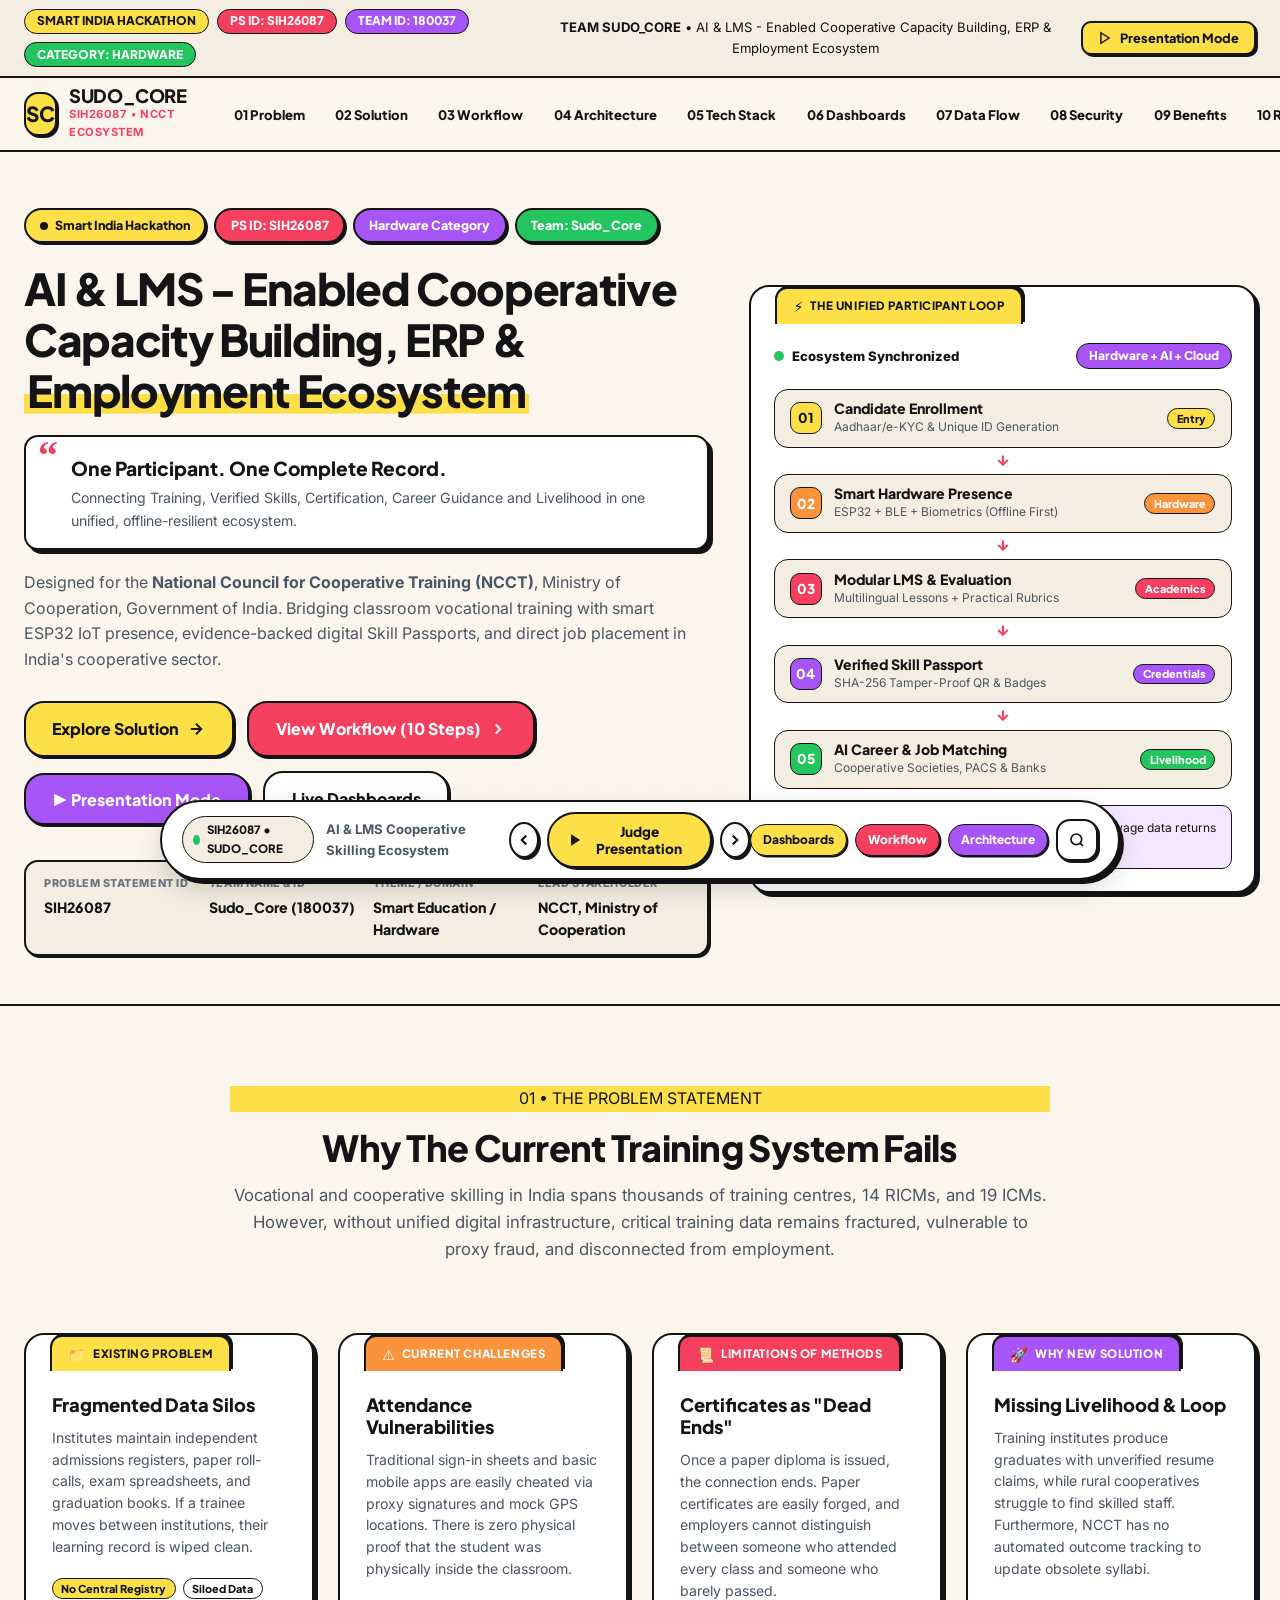
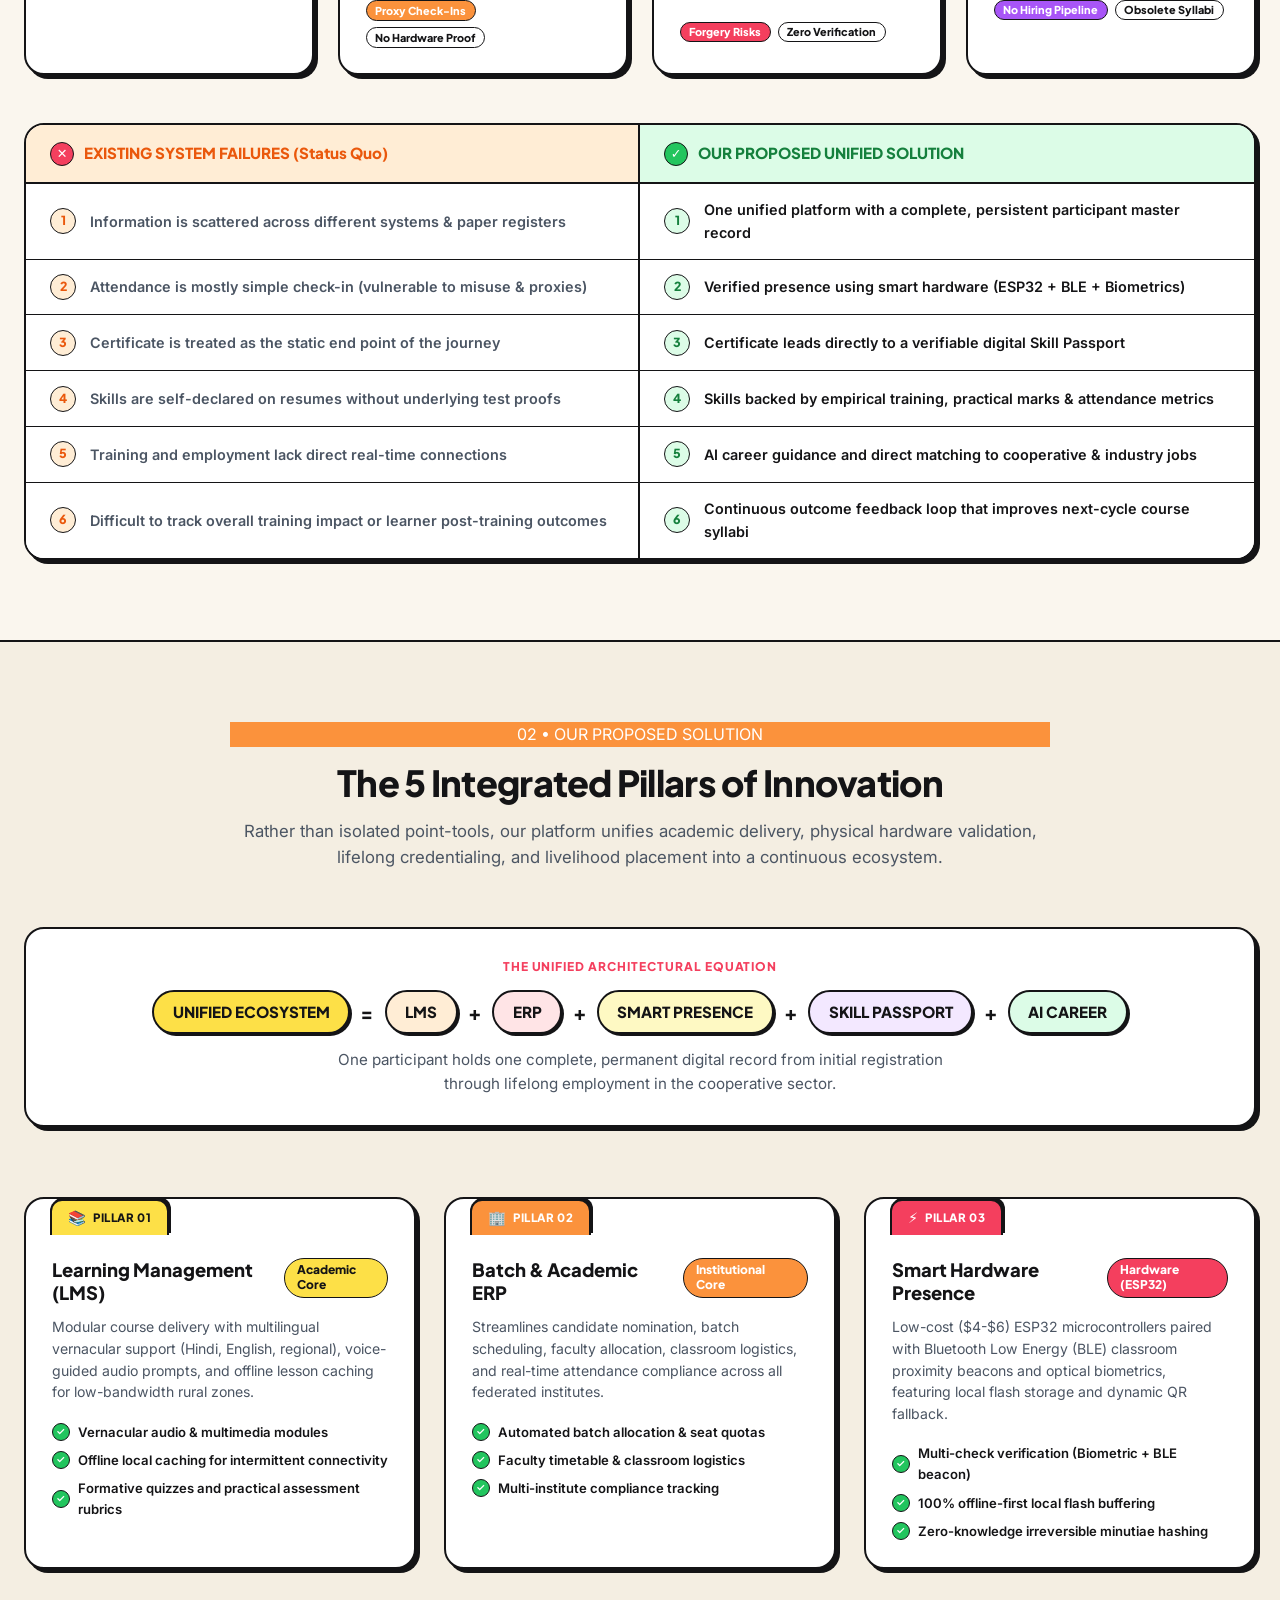
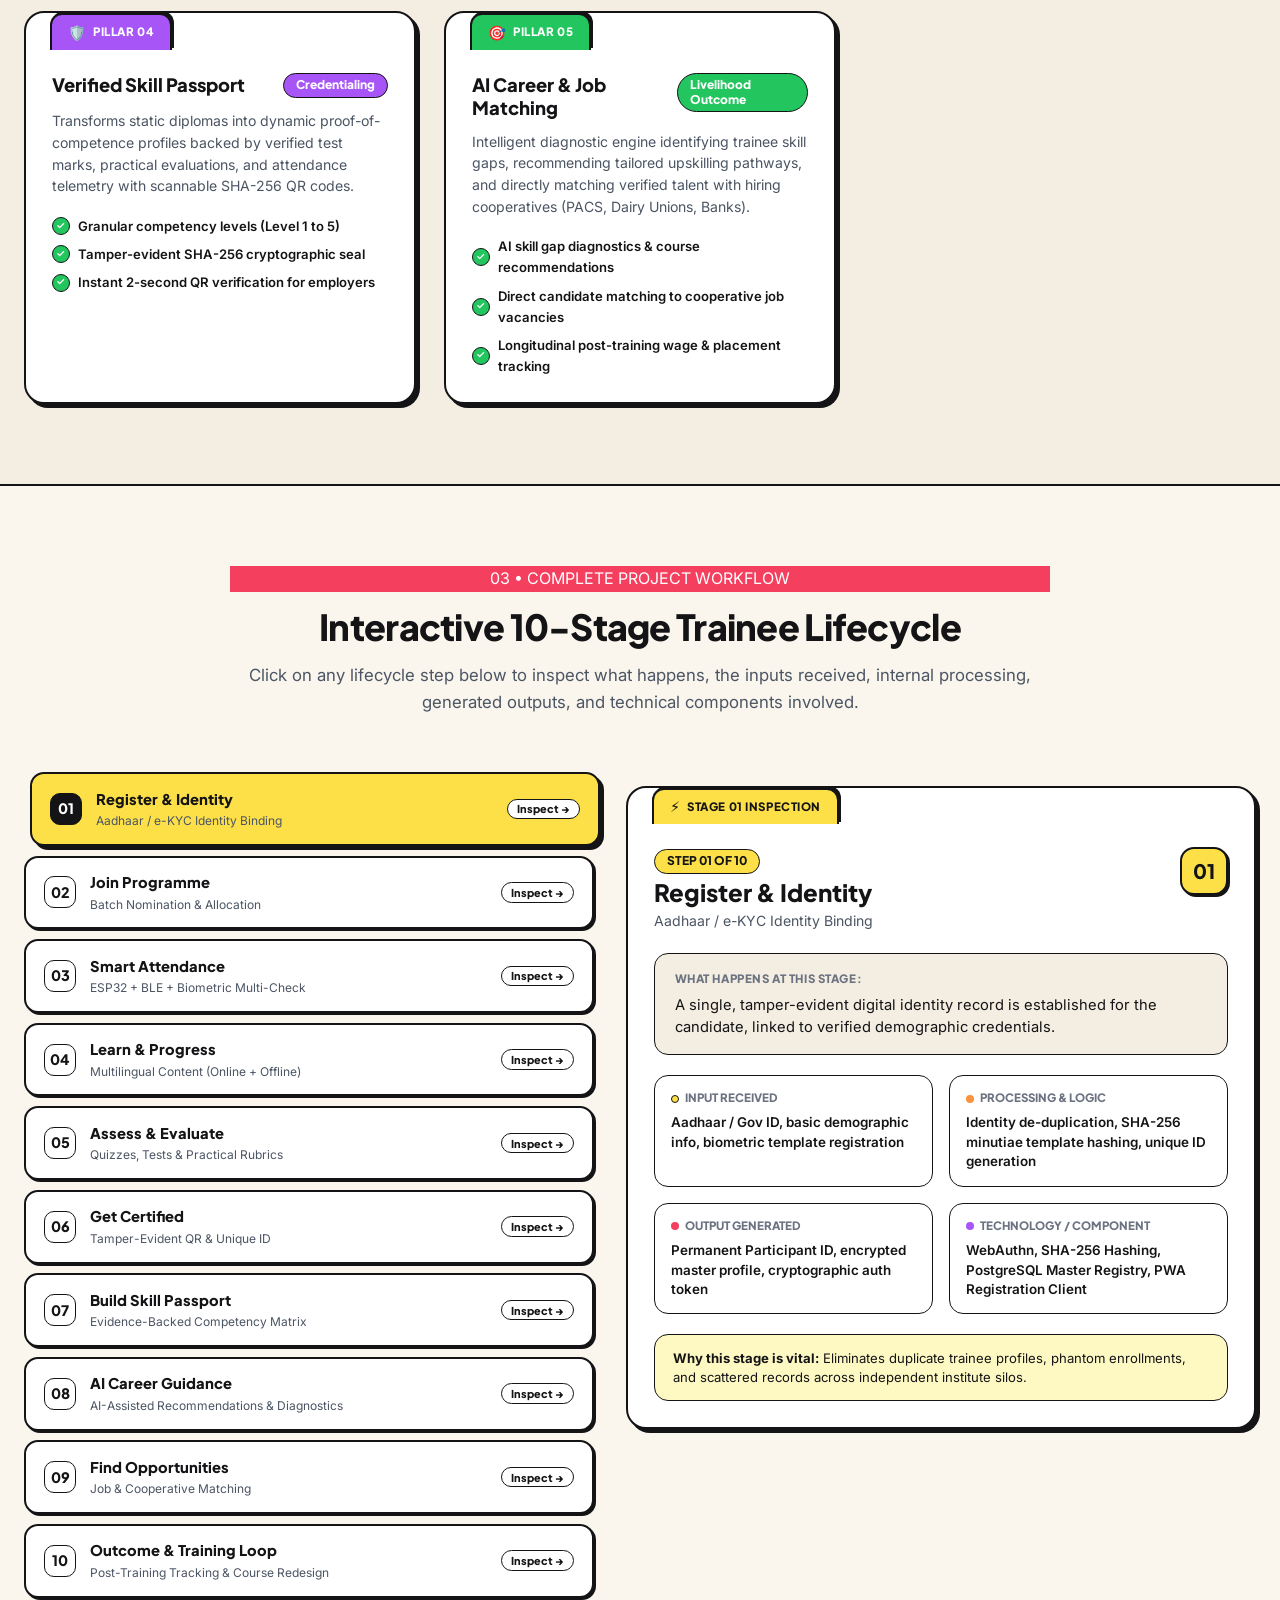
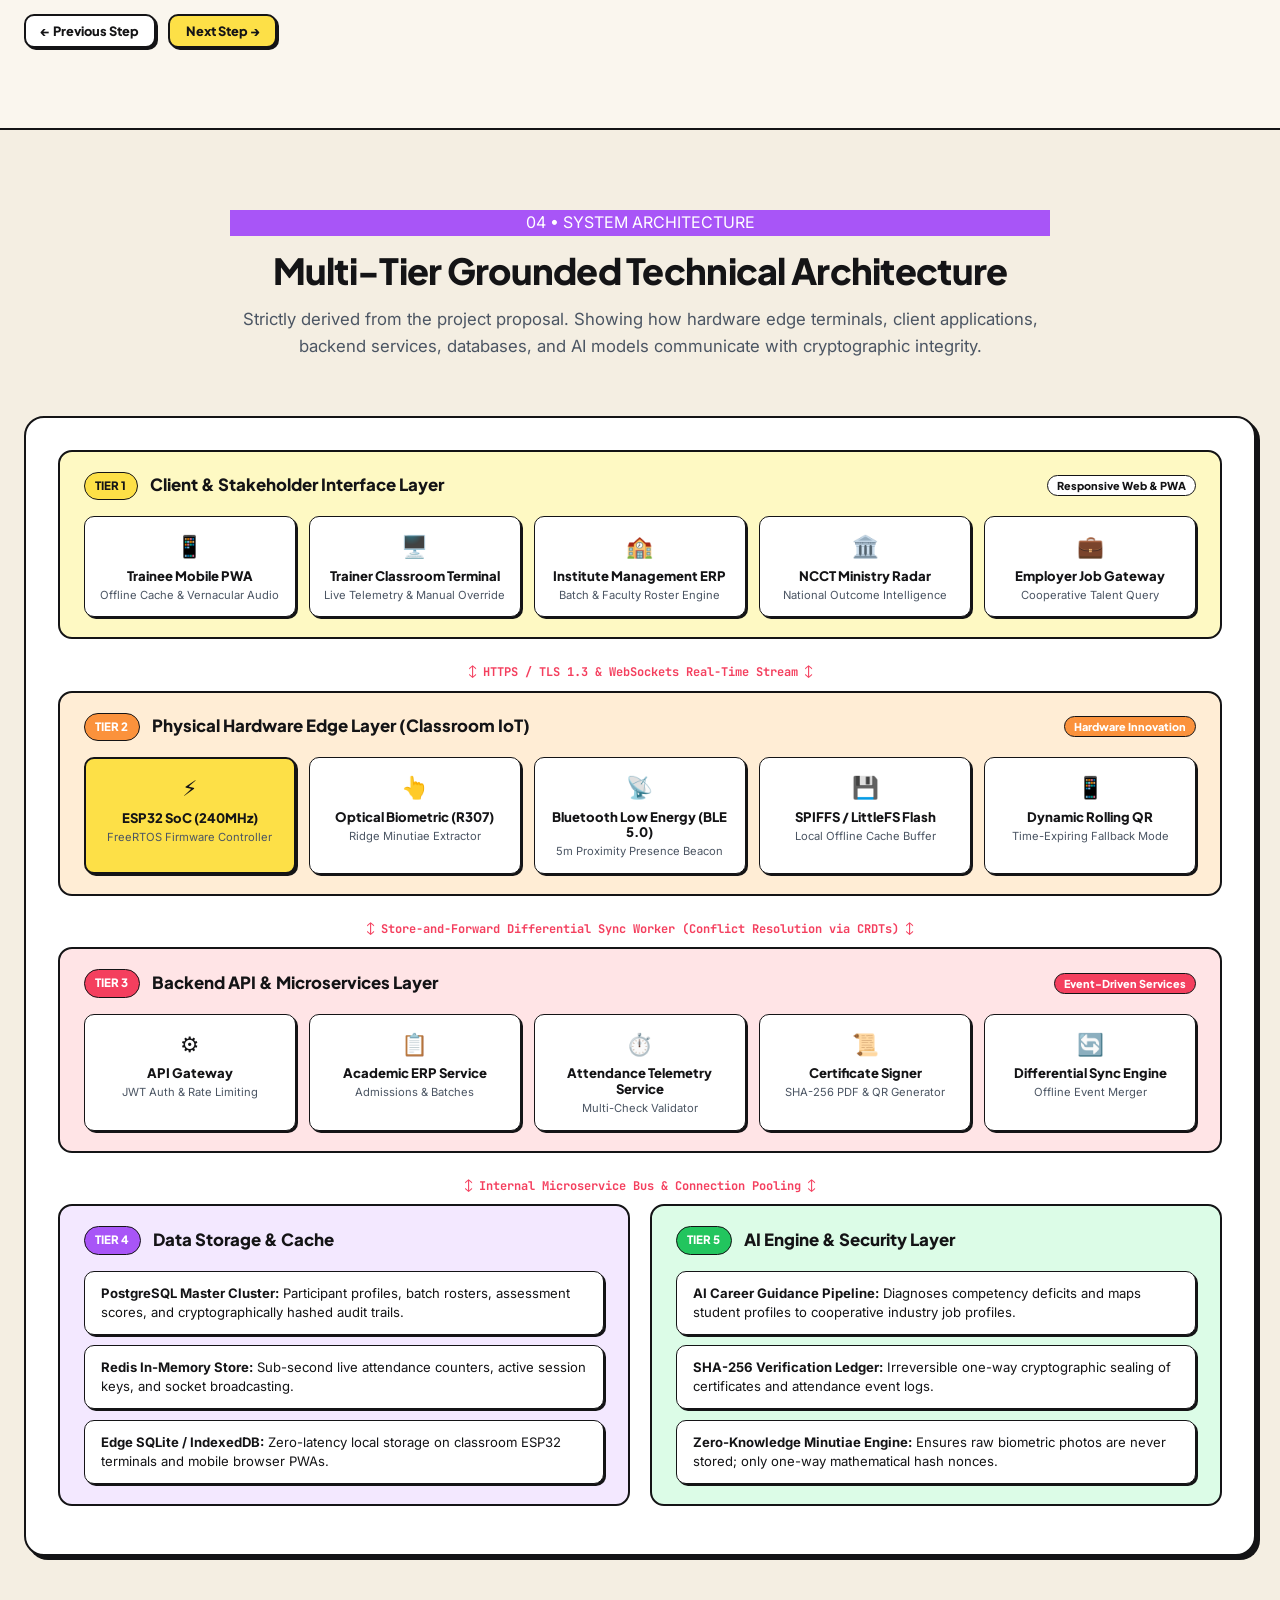
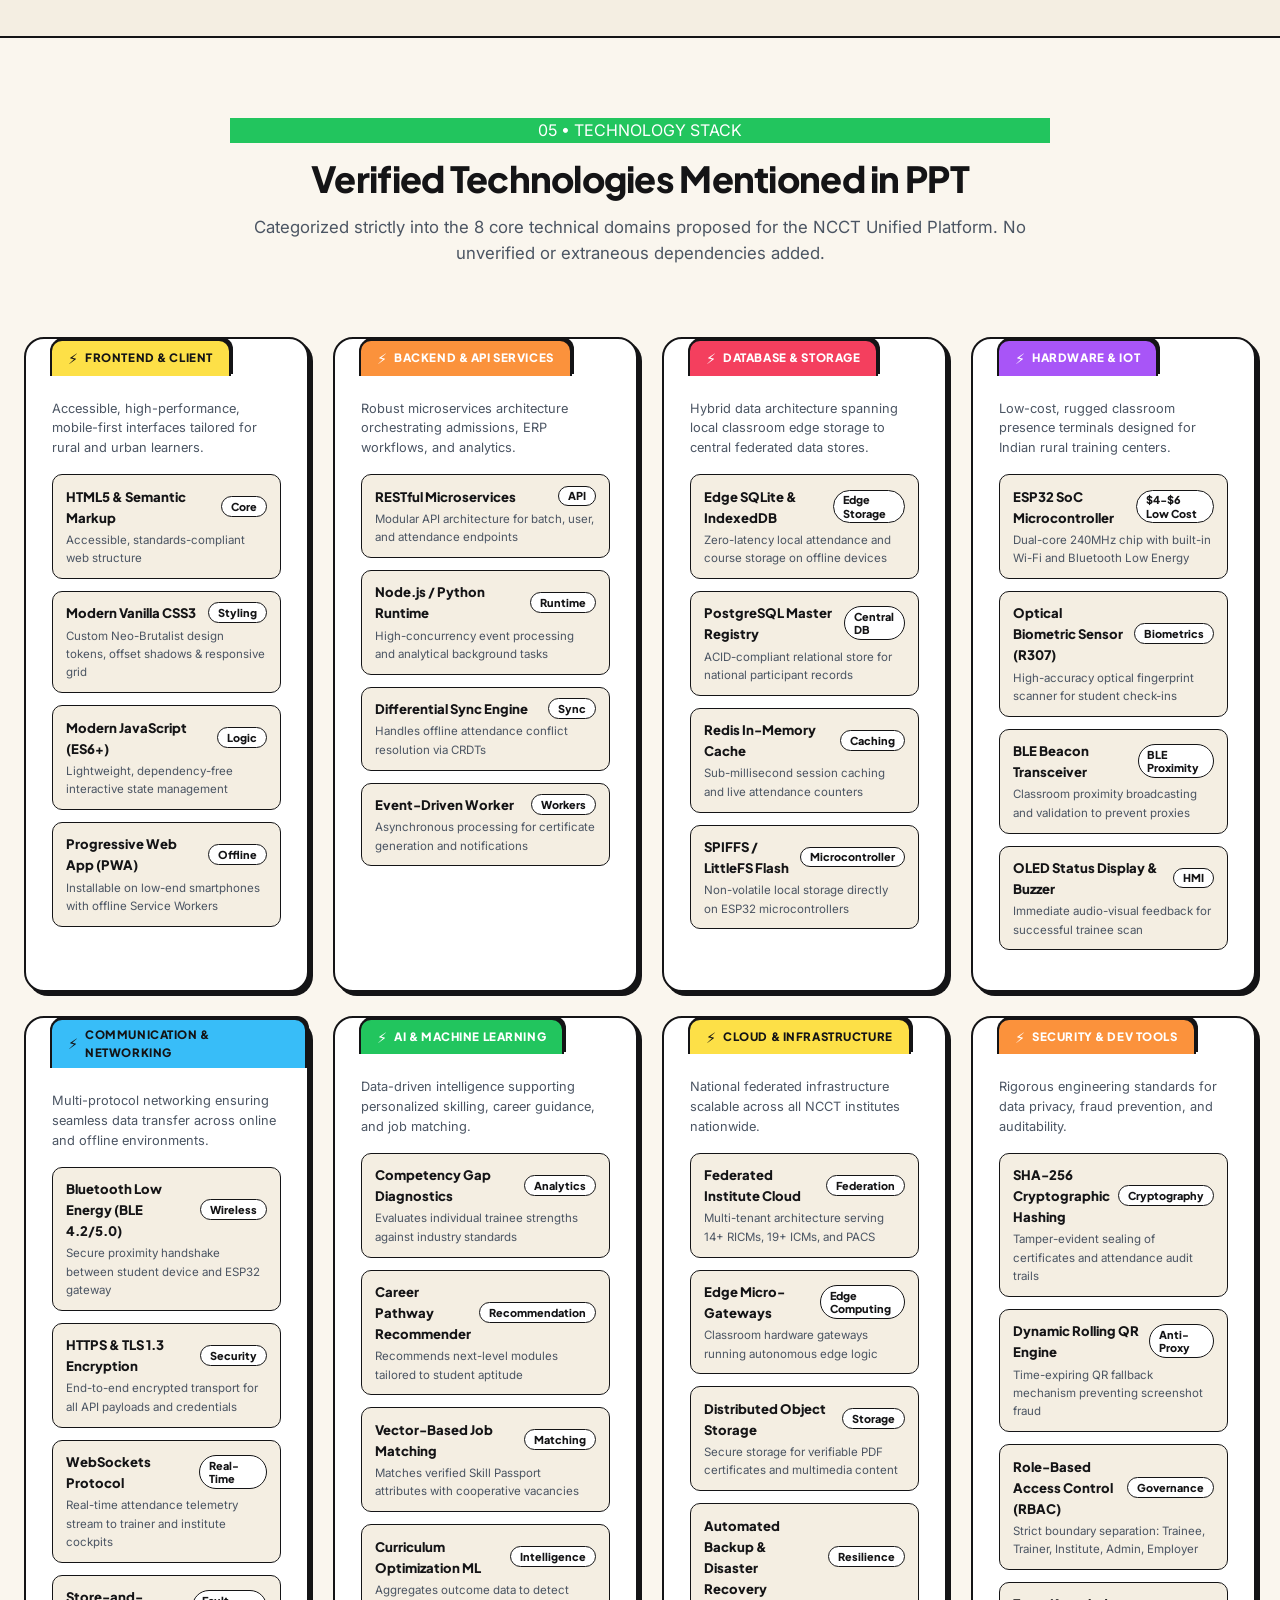
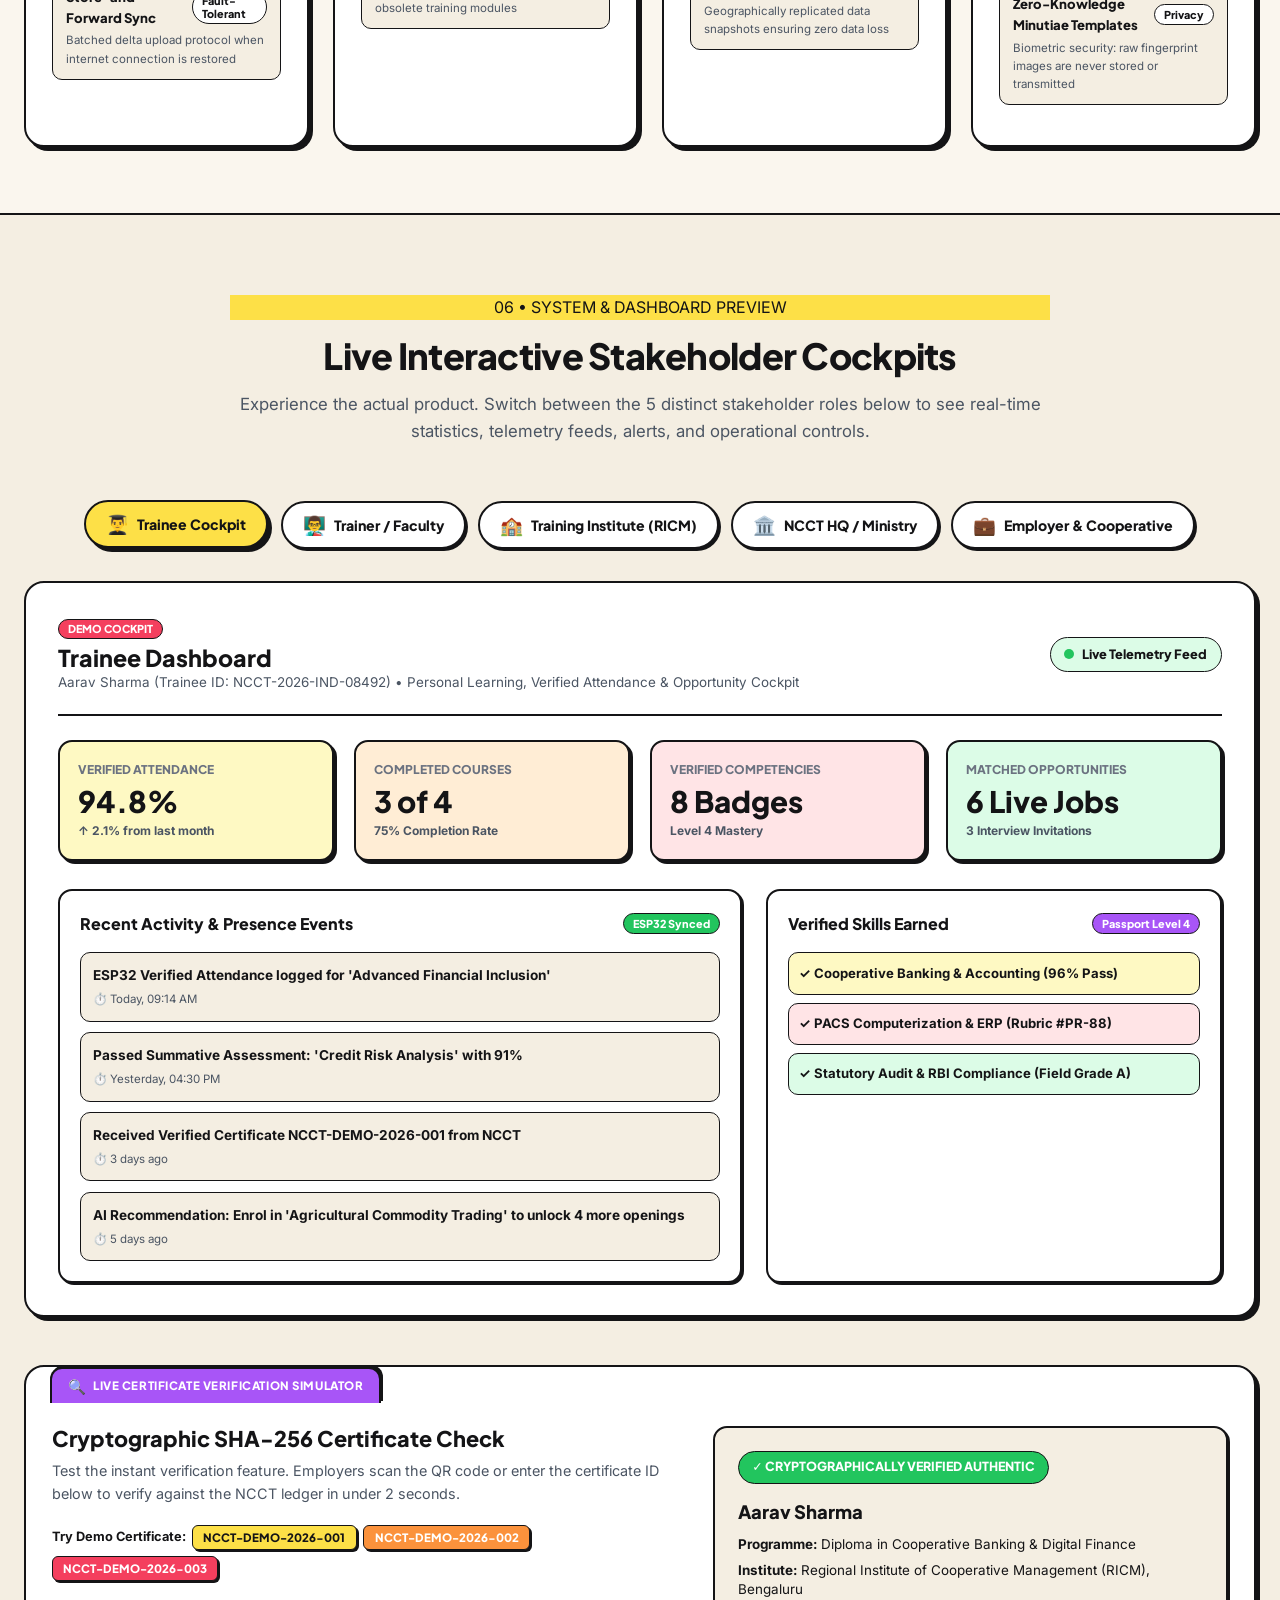
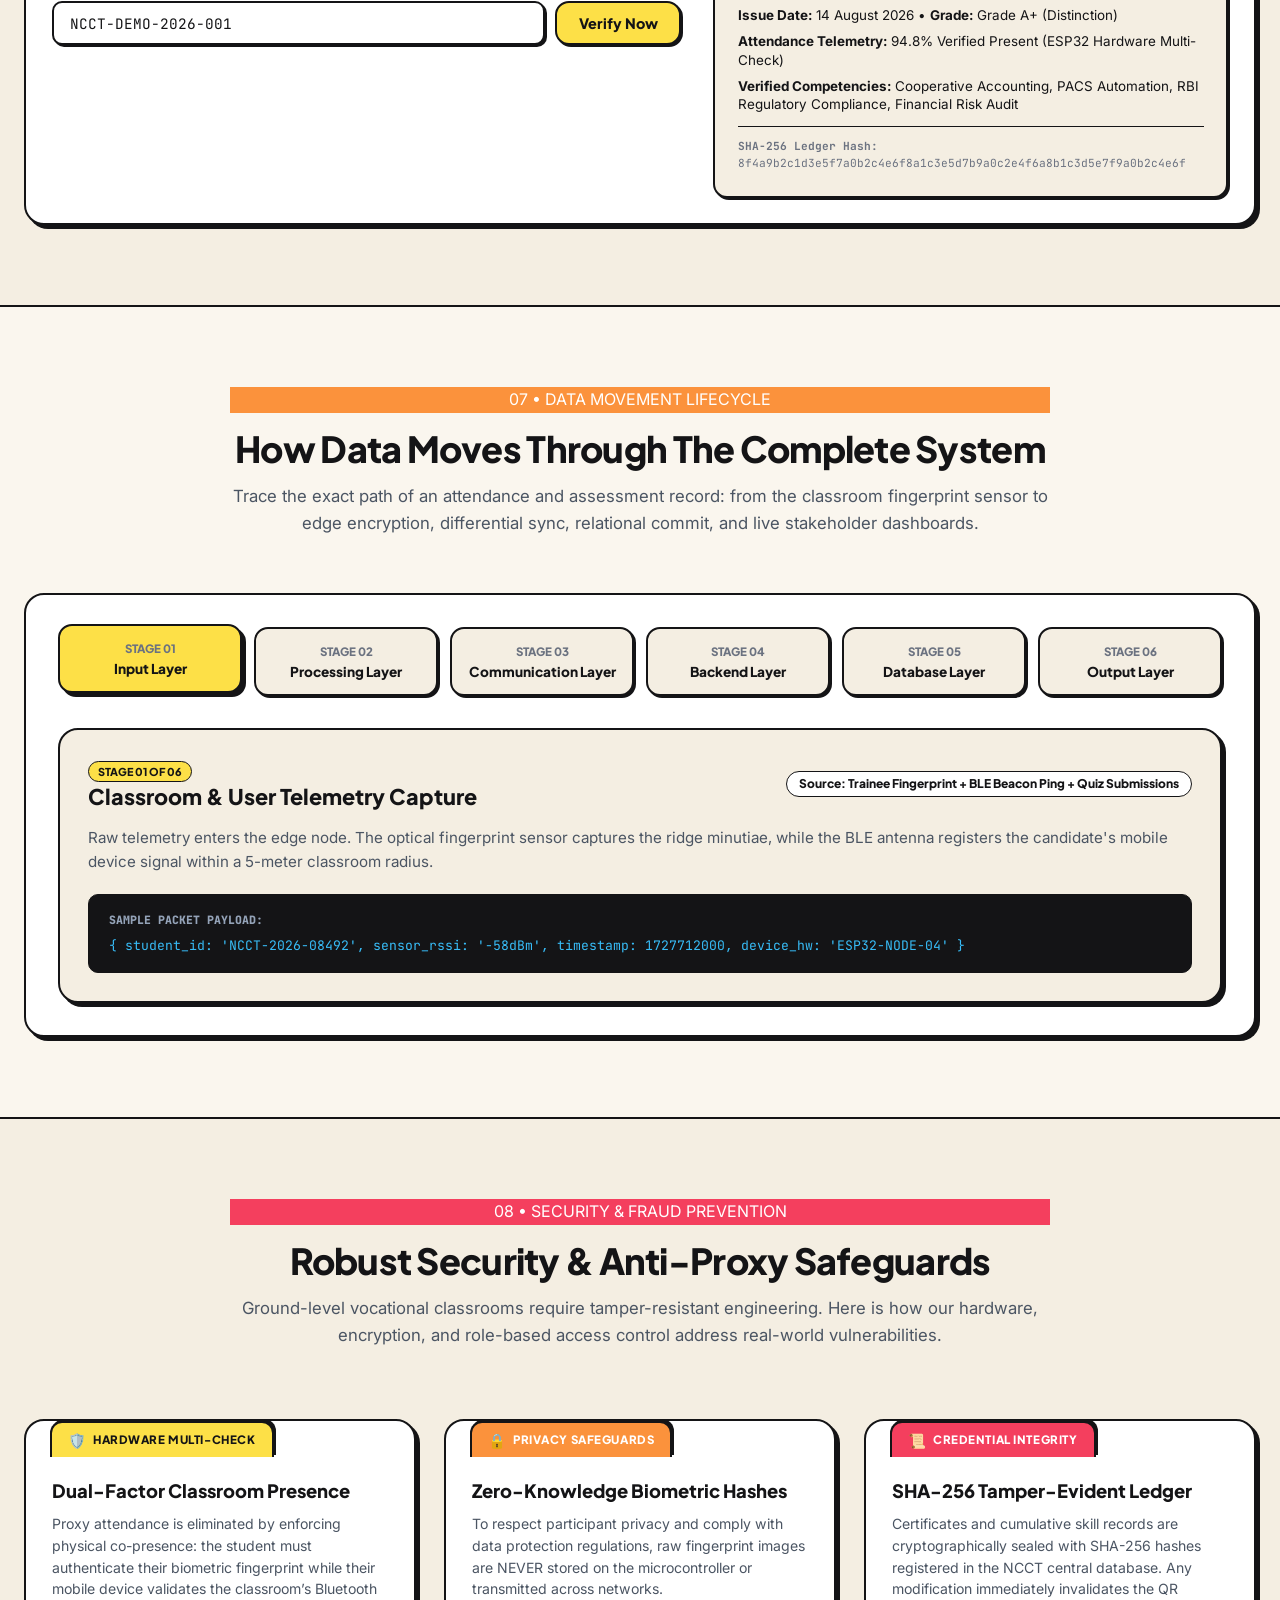
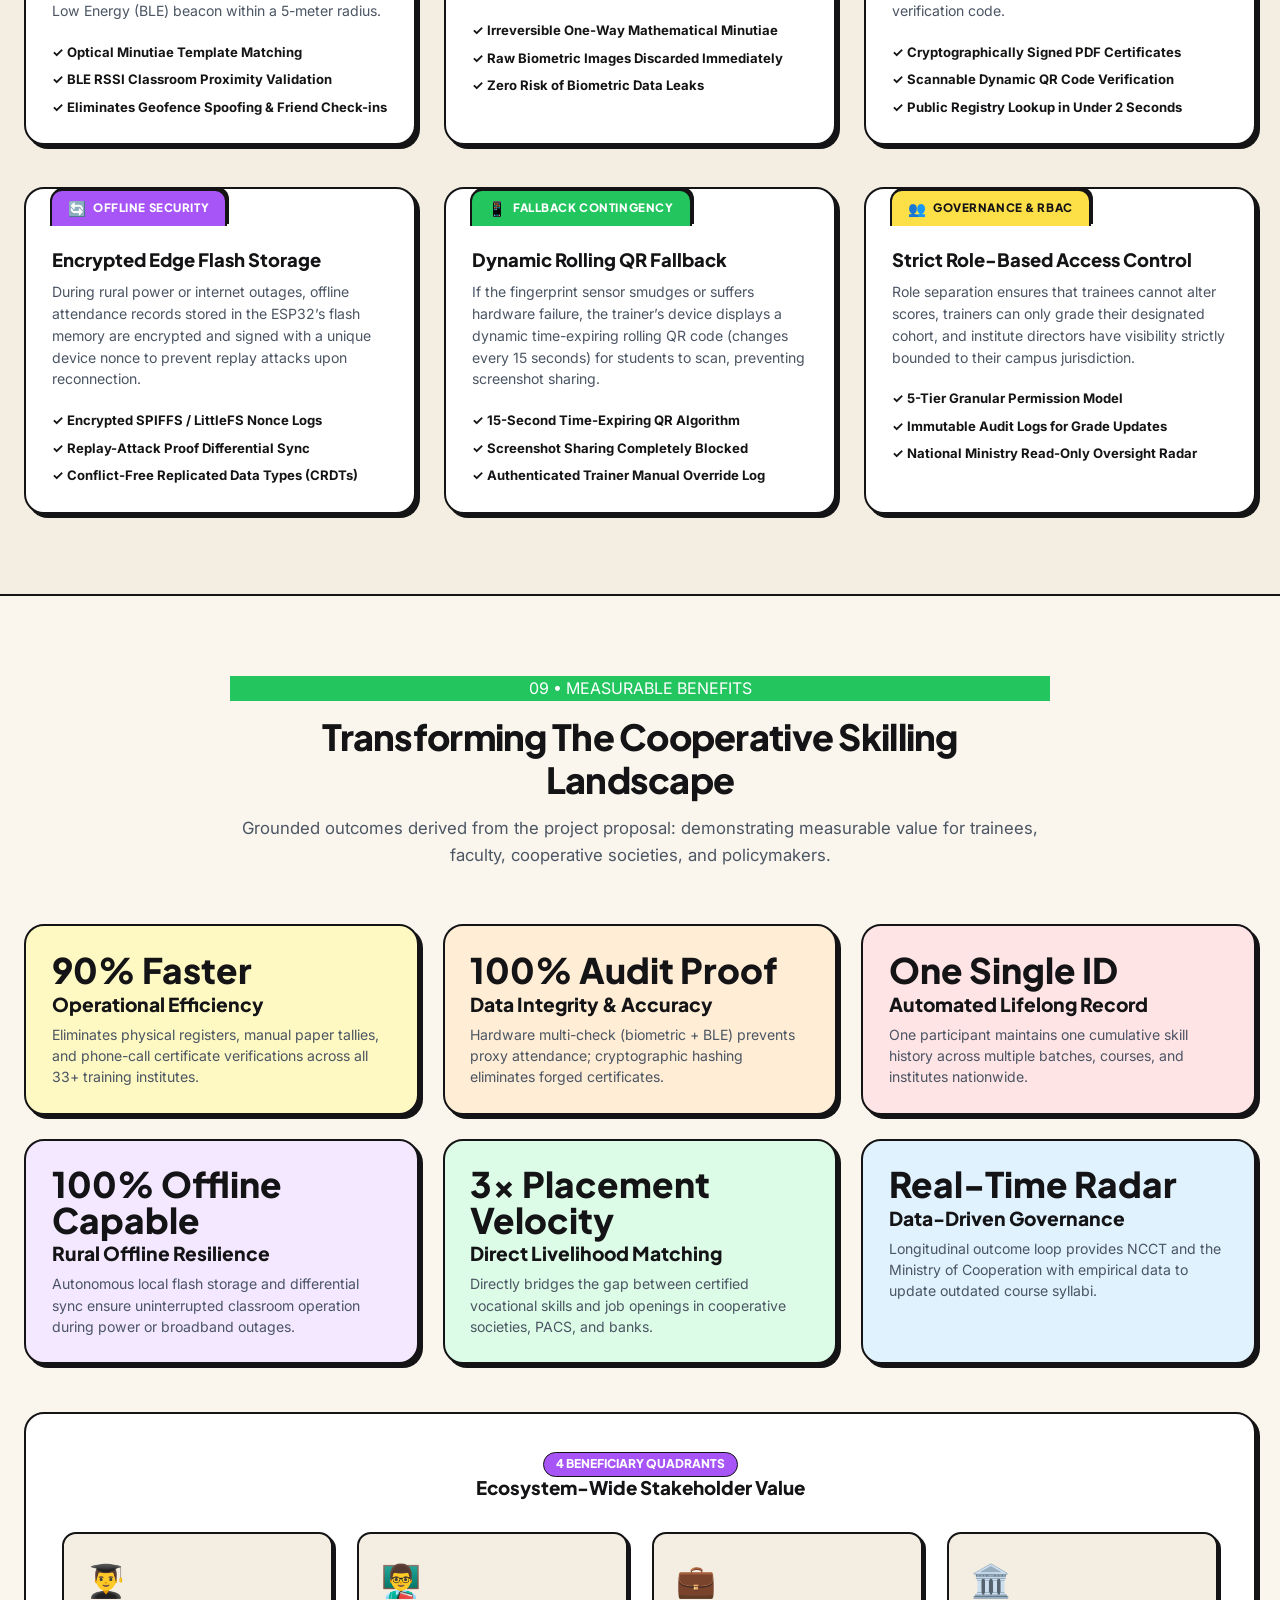
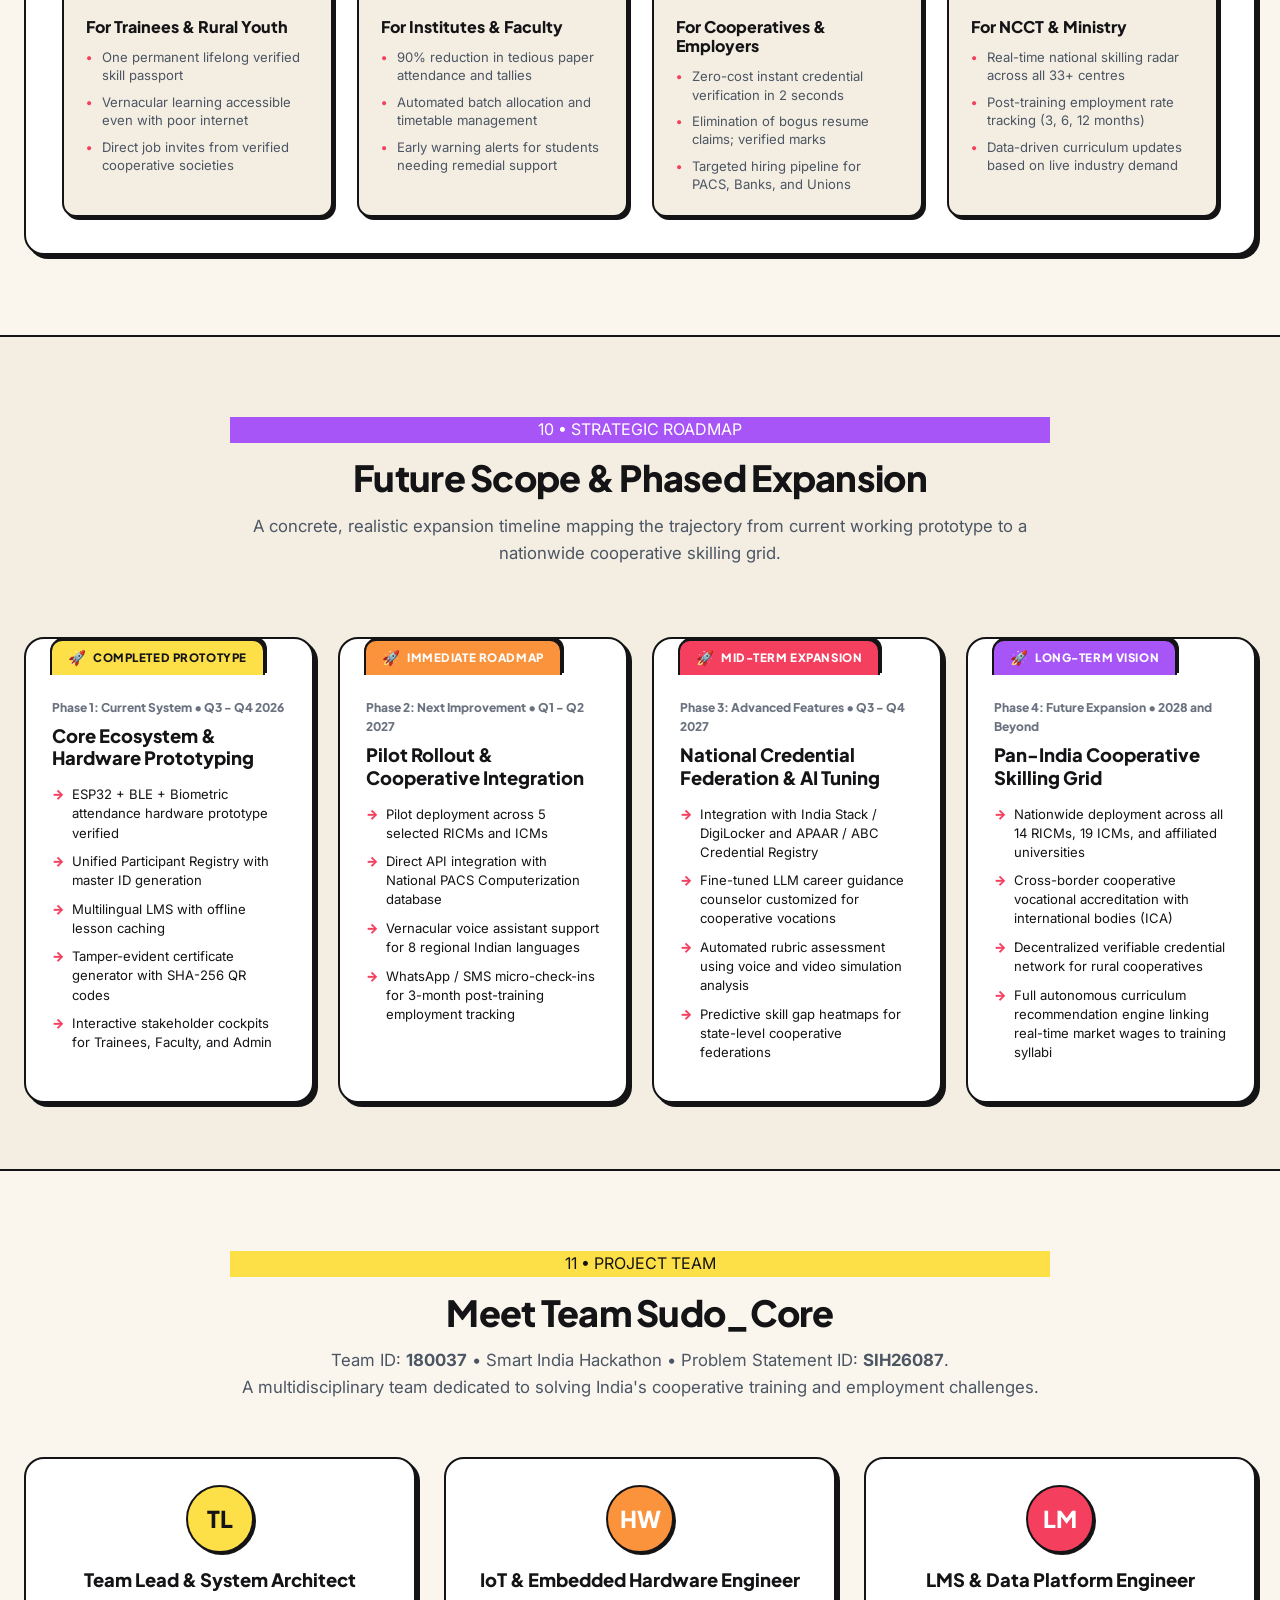
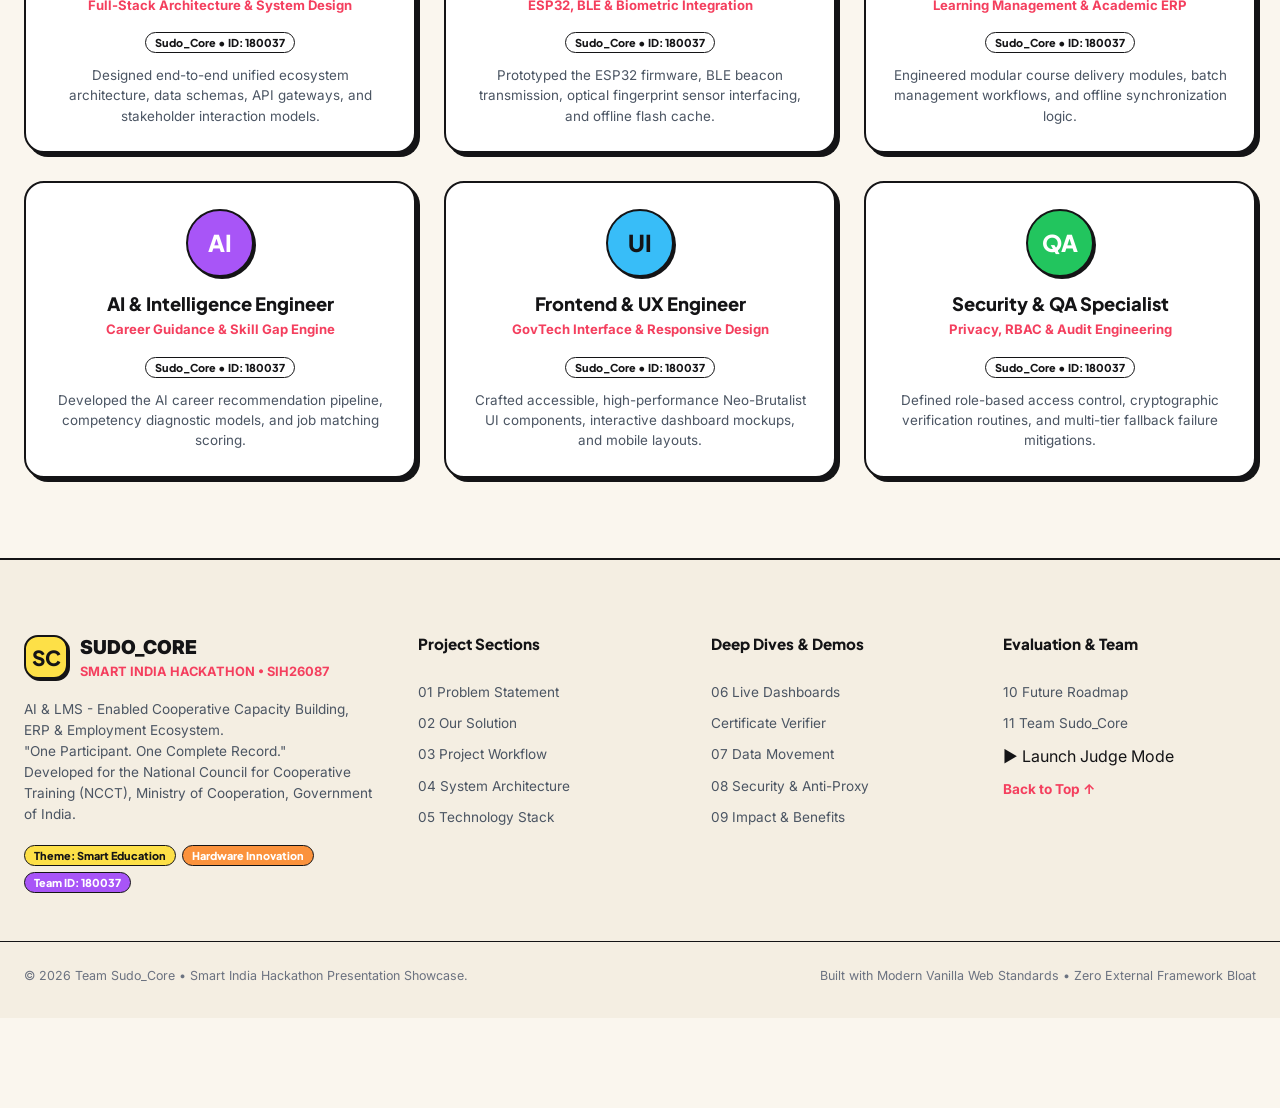
==== commit 00363fb8: "Refresh SIH26087 project branding Update the project identity and documentation for the Smart India " ====
--- a/sih/index.html
+++ b/sih/index.html
@@ -3,10 +3,10 @@
 <head>
   <meta charset="UTF-8">
   <meta name="viewport" content="width=device-width, initial-scale=1.0">
-  <meta name="description" content="AI & LMS - Enabled Cooperative Capacity Building, ERP & Employment Ecosystem. Team Sudo_Core (ID: 190037) for Smart India Hackathon. 'One Participant. One Complete Record.'">
-  <meta name="keywords" content="Smart India Hackathon, SIH1608, Sudo_Core, NCCT, Cooperative Skilling, ESP32 Attendance, Verified Skill Passport, LMS, ERP, Smart Education, Hardware">
+  <meta name="description" content="AI & LMS - Enabled Cooperative Capacity Building, ERP & Employment Ecosystem. Team Sudo_Core (ID: 180037) for Smart India Hackathon. 'One Participant. One Complete Record.'">
+  <meta name="keywords" content="Smart India Hackathon, SIH26087, Sudo_Core, NCCT, Cooperative Skilling, ESP32 Attendance, Verified Skill Passport, LMS, ERP, Smart Education, Hardware">
   <meta name="author" content="Team Sudo_Core • NCCT Unified Ecosystem">
-  <title>Sudo_Core • AI & LMS Cooperative Skilling, ERP & Employment Ecosystem | SIH1608</title>
+  <title>Sudo_Core • AI & LMS Cooperative Skilling, ERP & Employment Ecosystem | SIH26087</title>
 
   <!-- Google Fonts: Plus Jakarta Sans (Headings), Inter (Body), JetBrains Mono (Code/Telemetry) -->
   <link rel="preconnect" href="https://fonts.googleapis.com">
@@ -24,8 +24,8 @@
     <div class="container top-banner-inner">
       <div class="top-banner-tags">
         <span class="badge badge-yellow">SMART INDIA HACKATHON</span>
-        <span class="badge badge-pink">PS ID: SIH1608</span>
-        <span class="badge badge-purple">TEAM ID: 190037</span>
+        <span class="badge badge-pink">PS ID: SIH26087</span>
+        <span class="badge badge-purple">TEAM ID: 180037</span>
         <span class="badge badge-green">CATEGORY: HARDWARE</span>
       </div>
       <div class="top-banner-center">
@@ -49,7 +49,7 @@
         <div class="brand-badge">SC</div>
         <div class="brand-text">
           <span class="brand-name">SUDO_CORE</span>
-          <span class="brand-sub">SIH1608 • NCCT ECOSYSTEM</span>
+          <span class="brand-sub">SIH26087 • NCCT ECOSYSTEM</span>
         </div>
       </a>
 
@@ -99,7 +99,7 @@
         <span class="brand-badge" style="width: 38px; height: 38px; font-size: 1.1rem;">SC</span>
         <div>
           <div style="font-weight: 800; font-size: 1.1rem; line-height: 1.1;">Sudo_Core</div>
-          <div style="font-size: 0.75rem; font-weight: 700; color: var(--color-pink);">SIH1608 • HARDWARE</div>
+          <div style="font-size: 0.75rem; font-weight: 700; color: var(--color-pink);">SIH26087 • HARDWARE</div>
         </div>
       </div>
       <button class="drawer-close-btn" id="closeMobileNav" aria-label="Close Navigation Menu">✕</button>
@@ -143,7 +143,7 @@
               <span class="pill-dot"></span>
               Smart India Hackathon
             </span>
-            <span class="pill-tag pill-pink">PS ID: SIH1608</span>
+            <span class="pill-tag pill-pink">PS ID: SIH26087</span>
             <span class="pill-tag pill-purple">Hardware Category</span>
             <span class="pill-tag pill-green">Team: Sudo_Core</span>
           </div>
@@ -183,11 +183,11 @@
           <div class="meta-strip-card">
             <div class="meta-item">
               <div class="meta-label">Problem Statement ID</div>
-              <div class="meta-val mono" id="heroPsId">SIH1608</div>
+              <div class="meta-val mono" id="heroPsId">SIH26087</div>
             </div>
             <div class="meta-item">
               <div class="meta-label">Team Name &amp; ID</div>
-              <div class="meta-val">Sudo_Core (190037)</div>
+              <div class="meta-val">Sudo_Core (180037)</div>
             </div>
             <div class="meta-item">
               <div class="meta-label">Theme / Domain</div>
@@ -1262,7 +1262,7 @@
           <div class="section-badge badge-yellow">11 • PROJECT TEAM</div>
           <h2 class="section-heading">Meet Team Sudo_Core</h2>
           <p class="section-subheading">
-            Team ID: <strong>190037</strong> • Smart India Hackathon • Problem Statement ID: <strong>SIH1608</strong>.<br>
+            Team ID: <strong>180037</strong> • Smart India Hackathon • Problem Statement ID: <strong>SIH26087</strong>.<br>
             A multidisciplinary team dedicated to solving India's cooperative training and employment challenges.
           </p>
         </div>
@@ -1282,7 +1282,7 @@
       <div class="dock-left">
         <div class="dock-status-badge">
           <span class="live-pulse"></span>
-          <span>SIH1608 • SUDO_CORE</span>
+          <span>SIH26087 • SUDO_CORE</span>
         </div>
         <div class="dock-title-text">
           AI &amp; LMS Cooperative Skilling Ecosystem
@@ -1328,7 +1328,7 @@
           <span class="mono" id="presSlideNum" style="font-weight: 800; font-size: 0.9rem;">01 / 10</span>
         </div>
         <div class="pres-top-title">
-          <strong>Smart India Hackathon</strong> • Team Sudo_Core (190037) • SIH1608
+          <strong>Smart India Hackathon</strong> • Team Sudo_Core (180037) • SIH26087
         </div>
         <button class="pres-close-btn" id="closePresModal" aria-label="Close Presentation">✕ ESC</button>
       </div>
@@ -1337,7 +1337,7 @@
       <div class="pres-stage">
         <div class="pres-slide-content">
           <h2 class="pres-headline" id="presTitle">AI &amp; LMS-Enabled Cooperative Capacity Building, ERP &amp; Employment Ecosystem</h2>
-          <div class="pres-subheadline" id="presSubtitle">Team Sudo_Core • Team ID: 190037 • Problem Statement ID: SIH1608 • Theme: Smart Education / Hardware</div>
+          <div class="pres-subheadline" id="presSubtitle">Team Sudo_Core • Team ID: 180037 • Problem Statement ID: SIH26087 • Theme: Smart Education / Hardware</div>
 
           <!-- Bullet Points for Judges -->
           <div class="pres-bullets-box">
@@ -1381,7 +1381,7 @@
           <span class="brand-badge">SC</span>
           <div>
             <div style="font-size: 1.2rem; font-weight: 900;">SUDO_CORE</div>
-            <div style="font-size: 0.8rem; font-weight: 700; color: var(--color-pink);">SMART INDIA HACKATHON • SIH1608</div>
+            <div style="font-size: 0.8rem; font-weight: 700; color: var(--color-pink);">SMART INDIA HACKATHON • SIH26087</div>
           </div>
         </div>
         <p class="footer-desc">
@@ -1392,7 +1392,7 @@
         <div class="footer-badges">
           <span class="badge badge-sm badge-yellow">Theme: Smart Education</span>
           <span class="badge badge-sm badge-orange">Hardware Innovation</span>
-          <span class="badge badge-sm badge-purple">Team ID: 190037</span>
+          <span class="badge badge-sm badge-purple">Team ID: 180037</span>
         </div>
       </div>
 
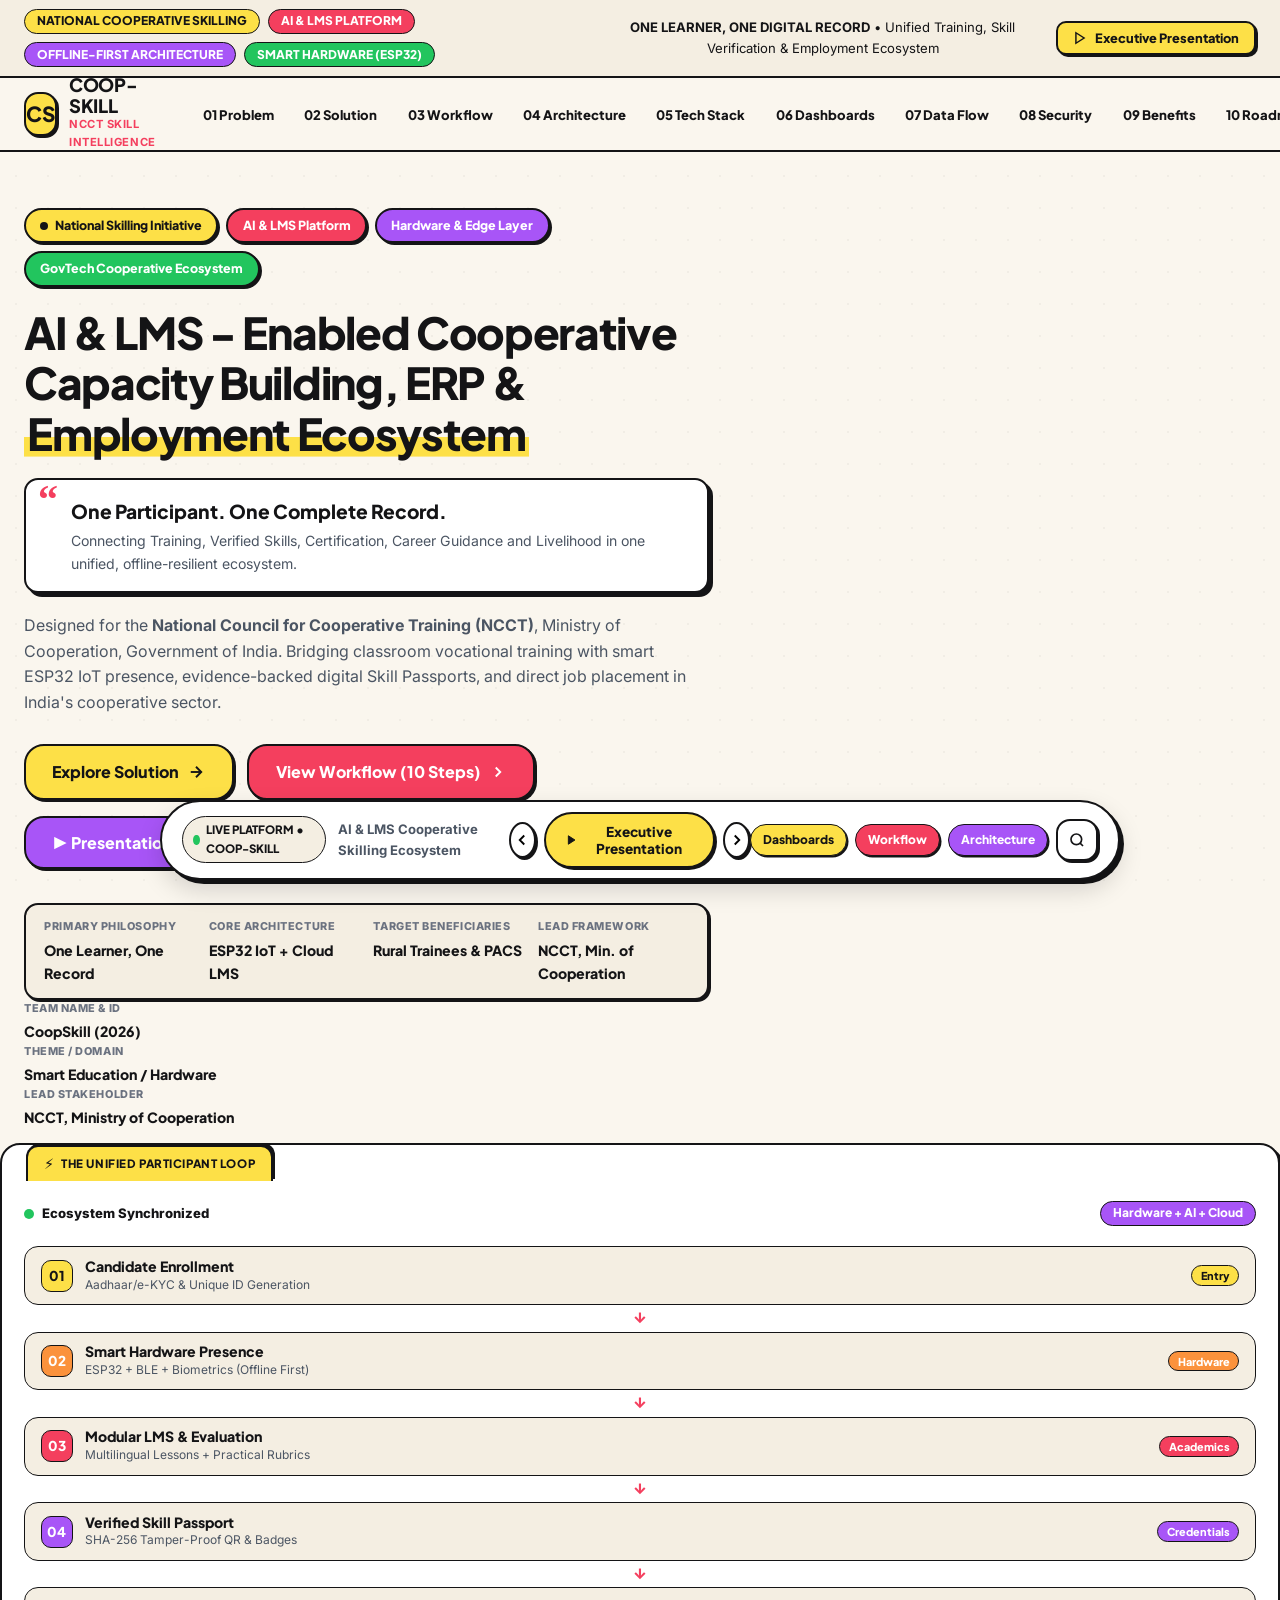
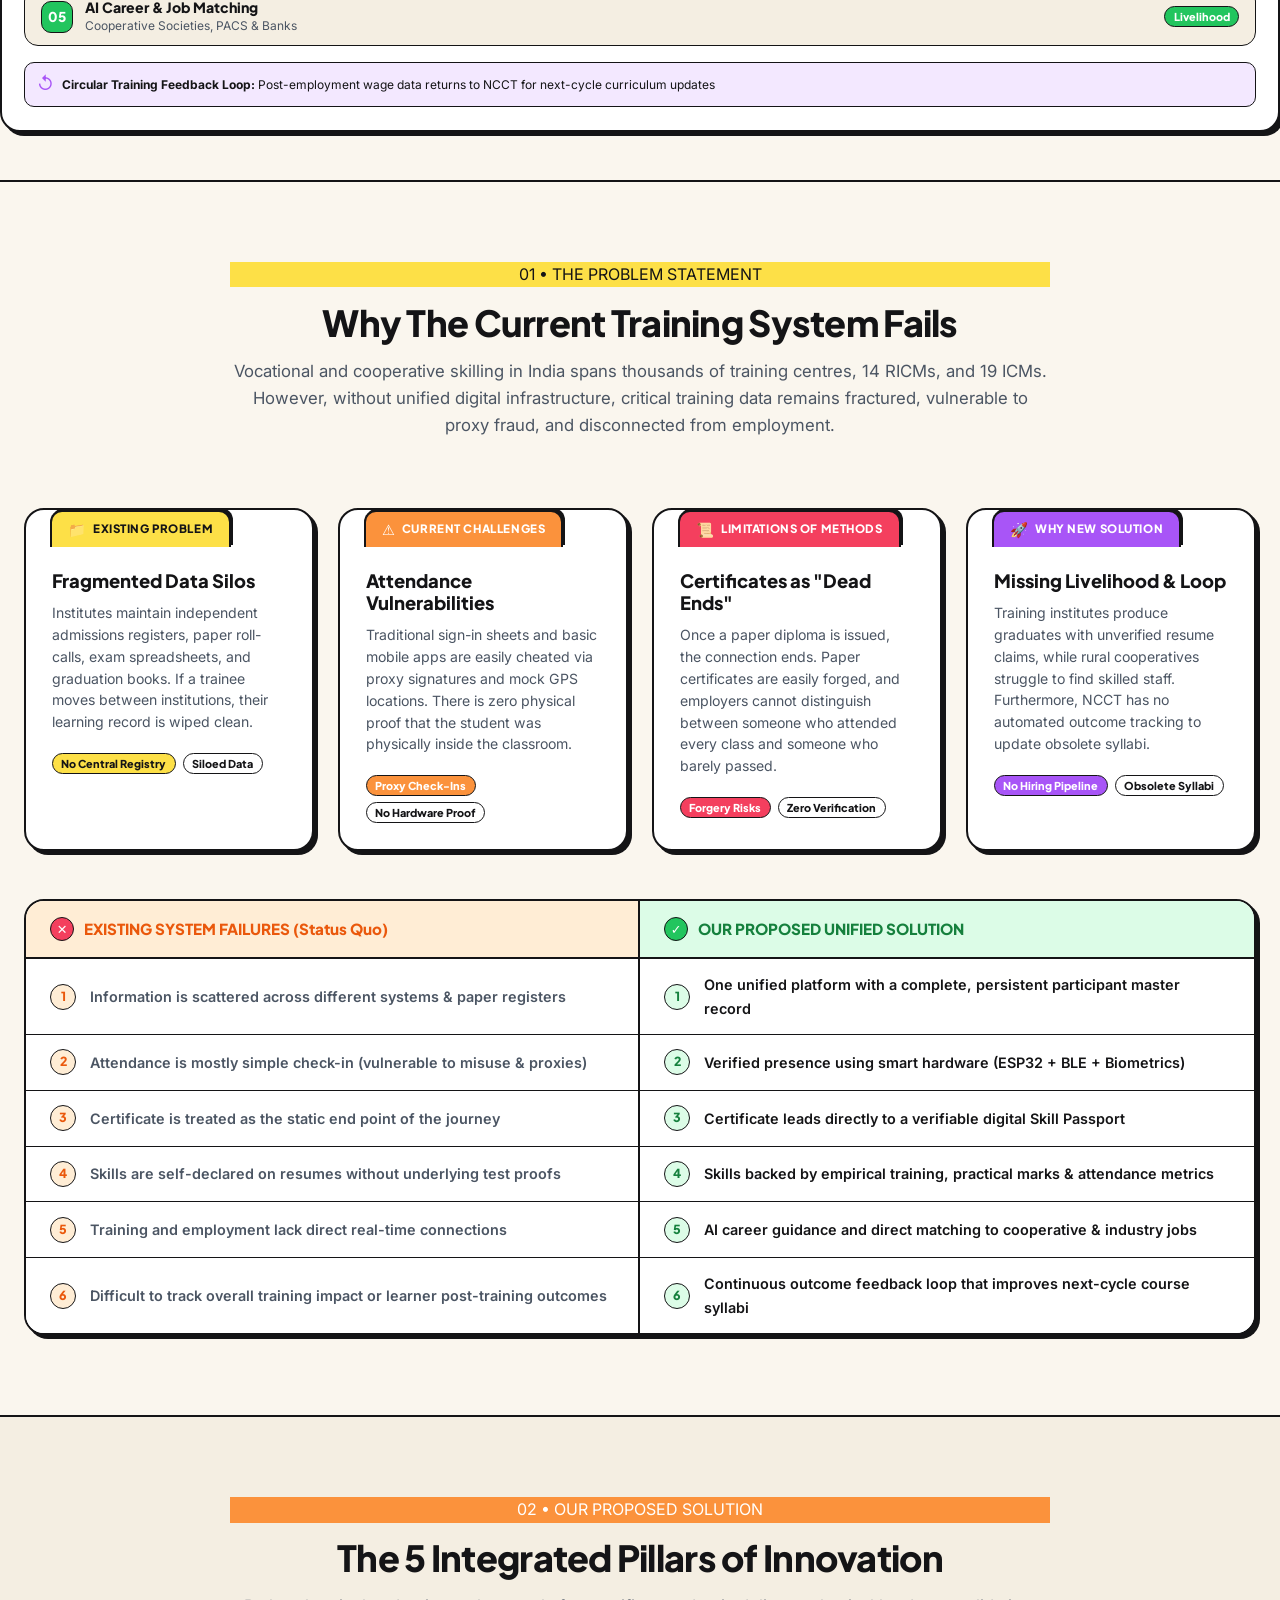
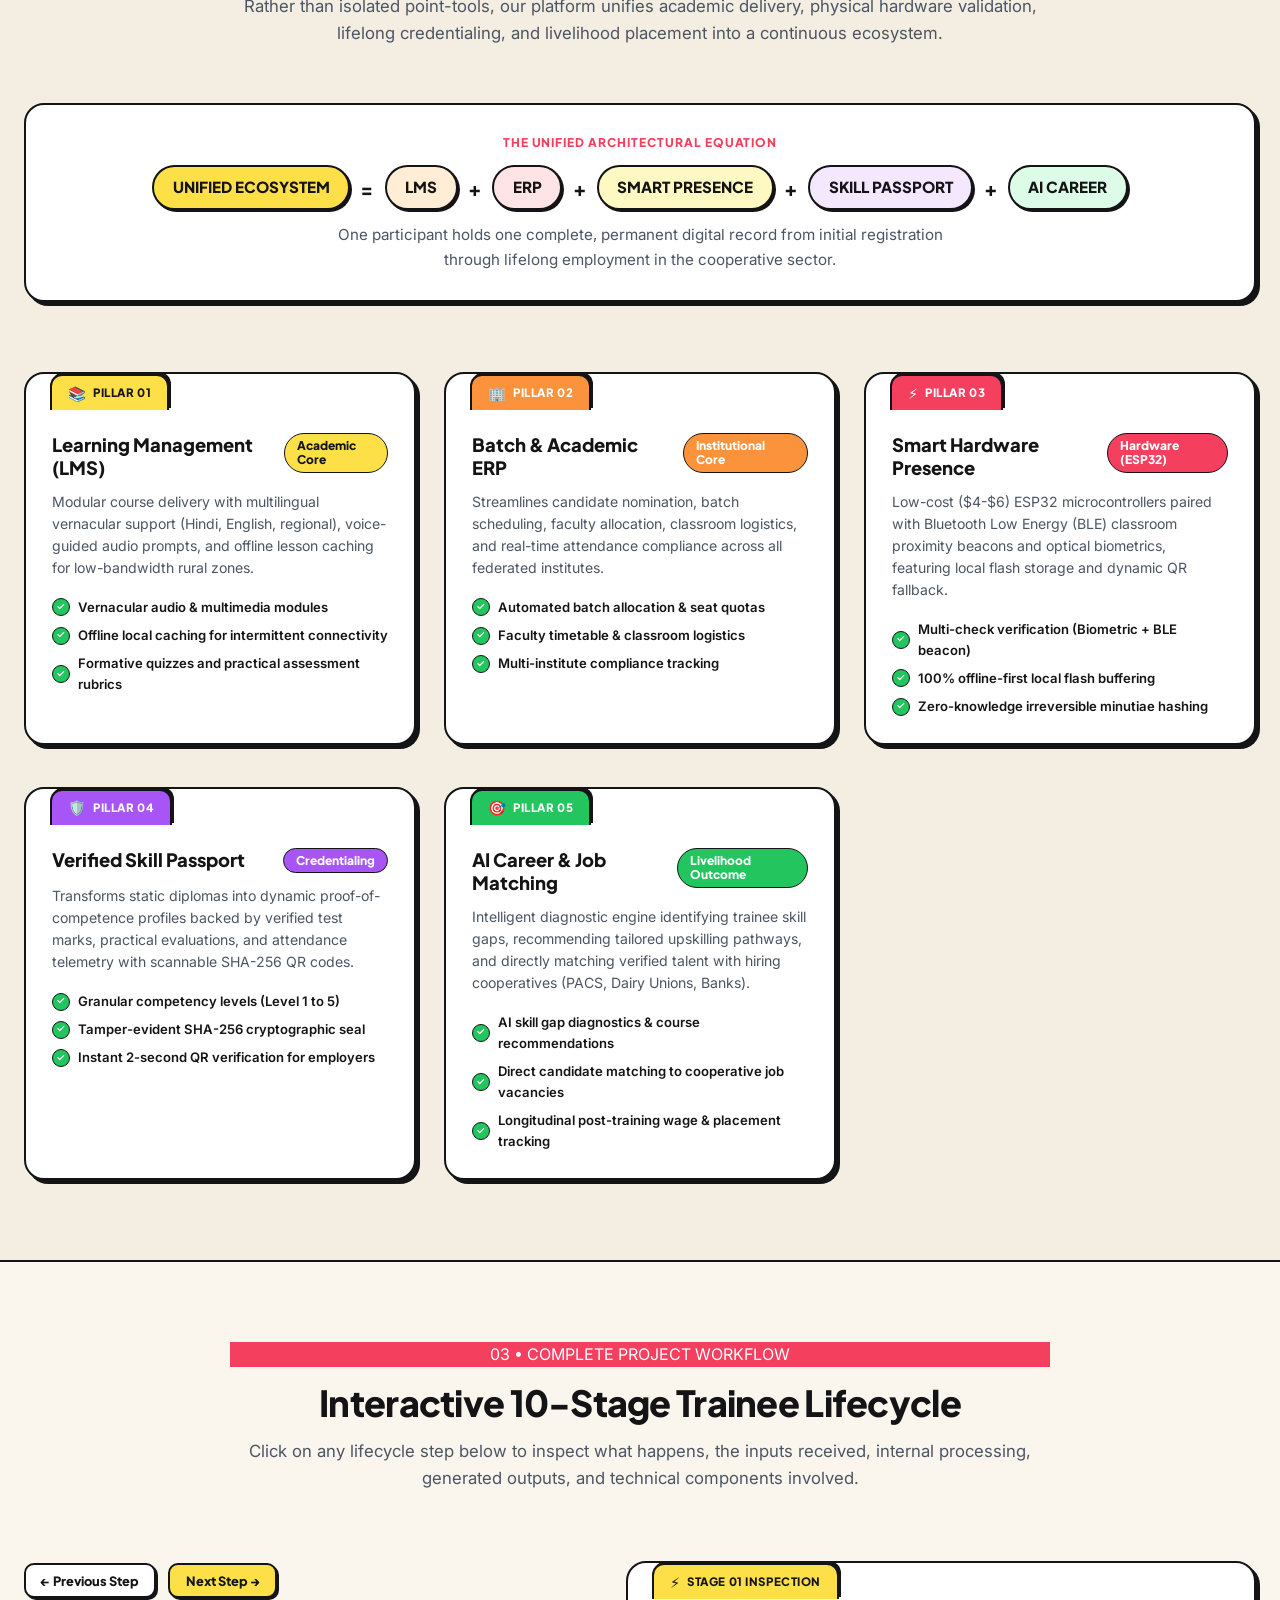
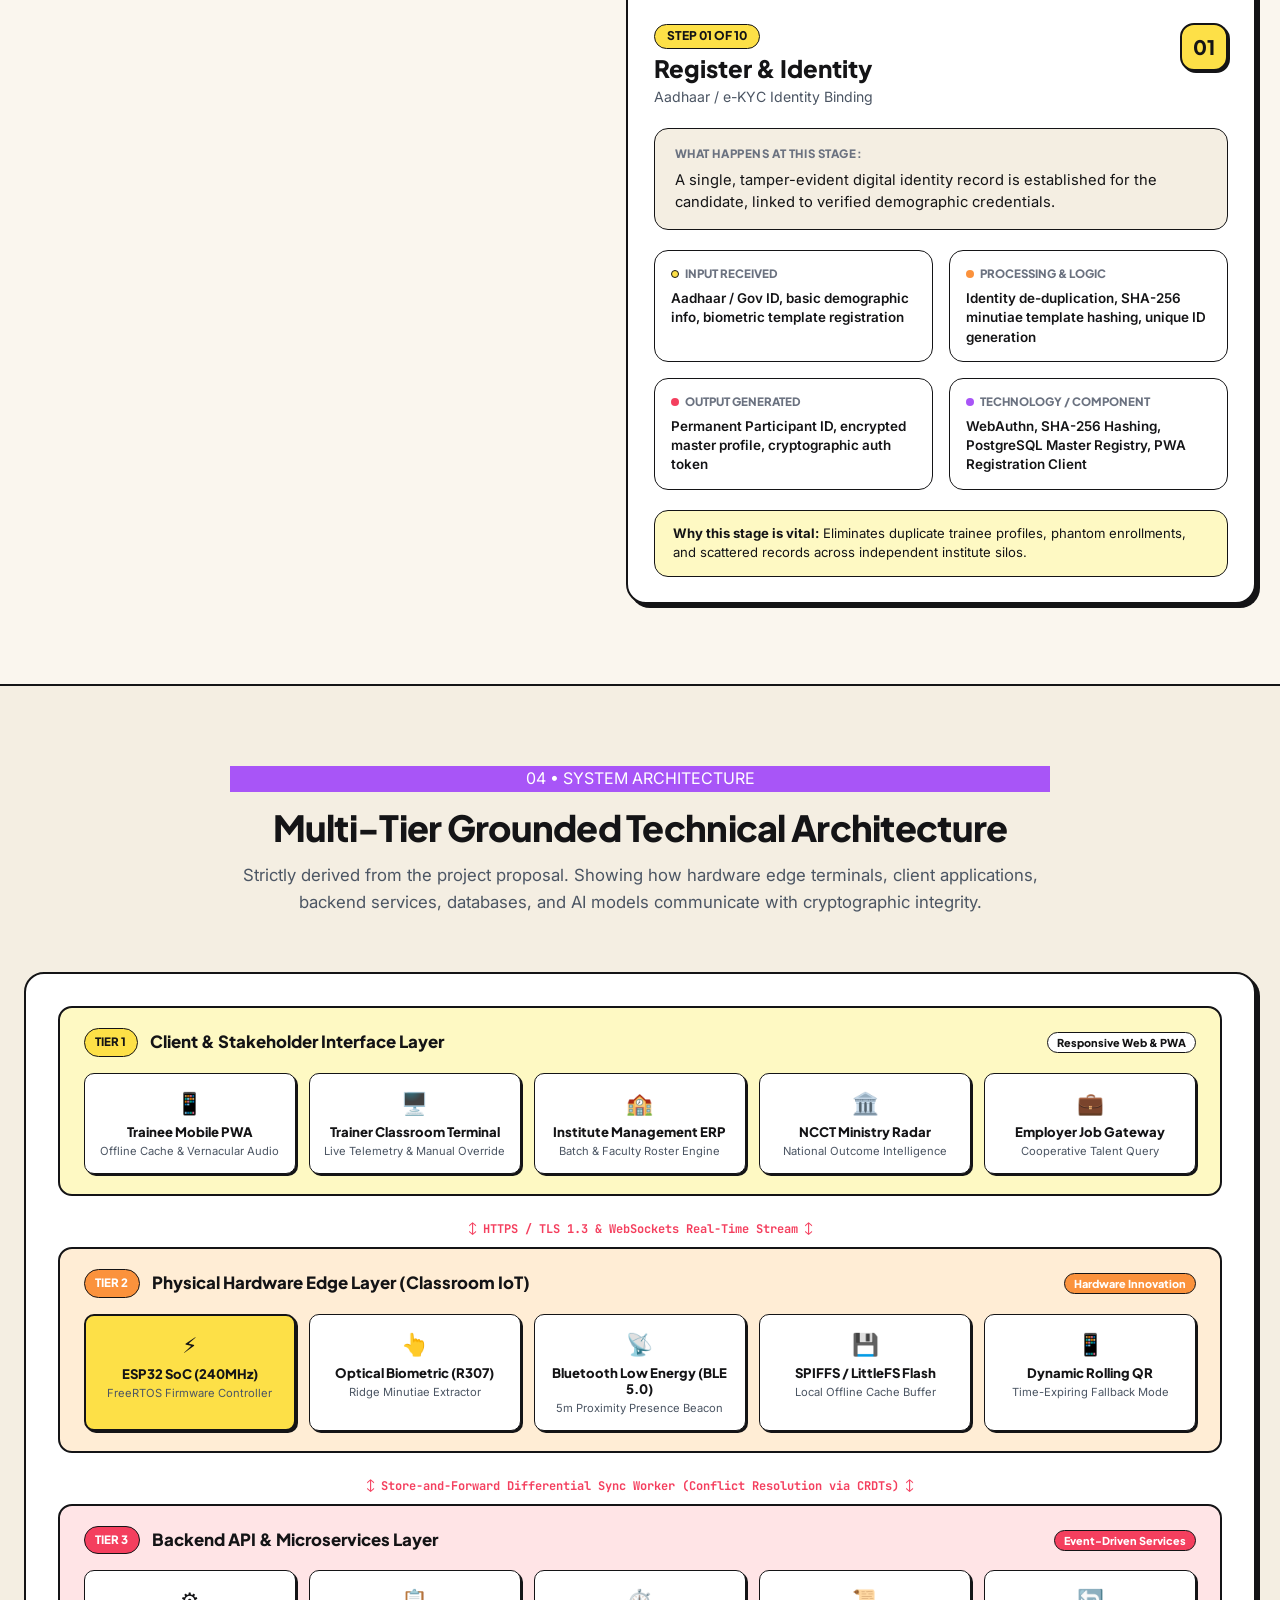
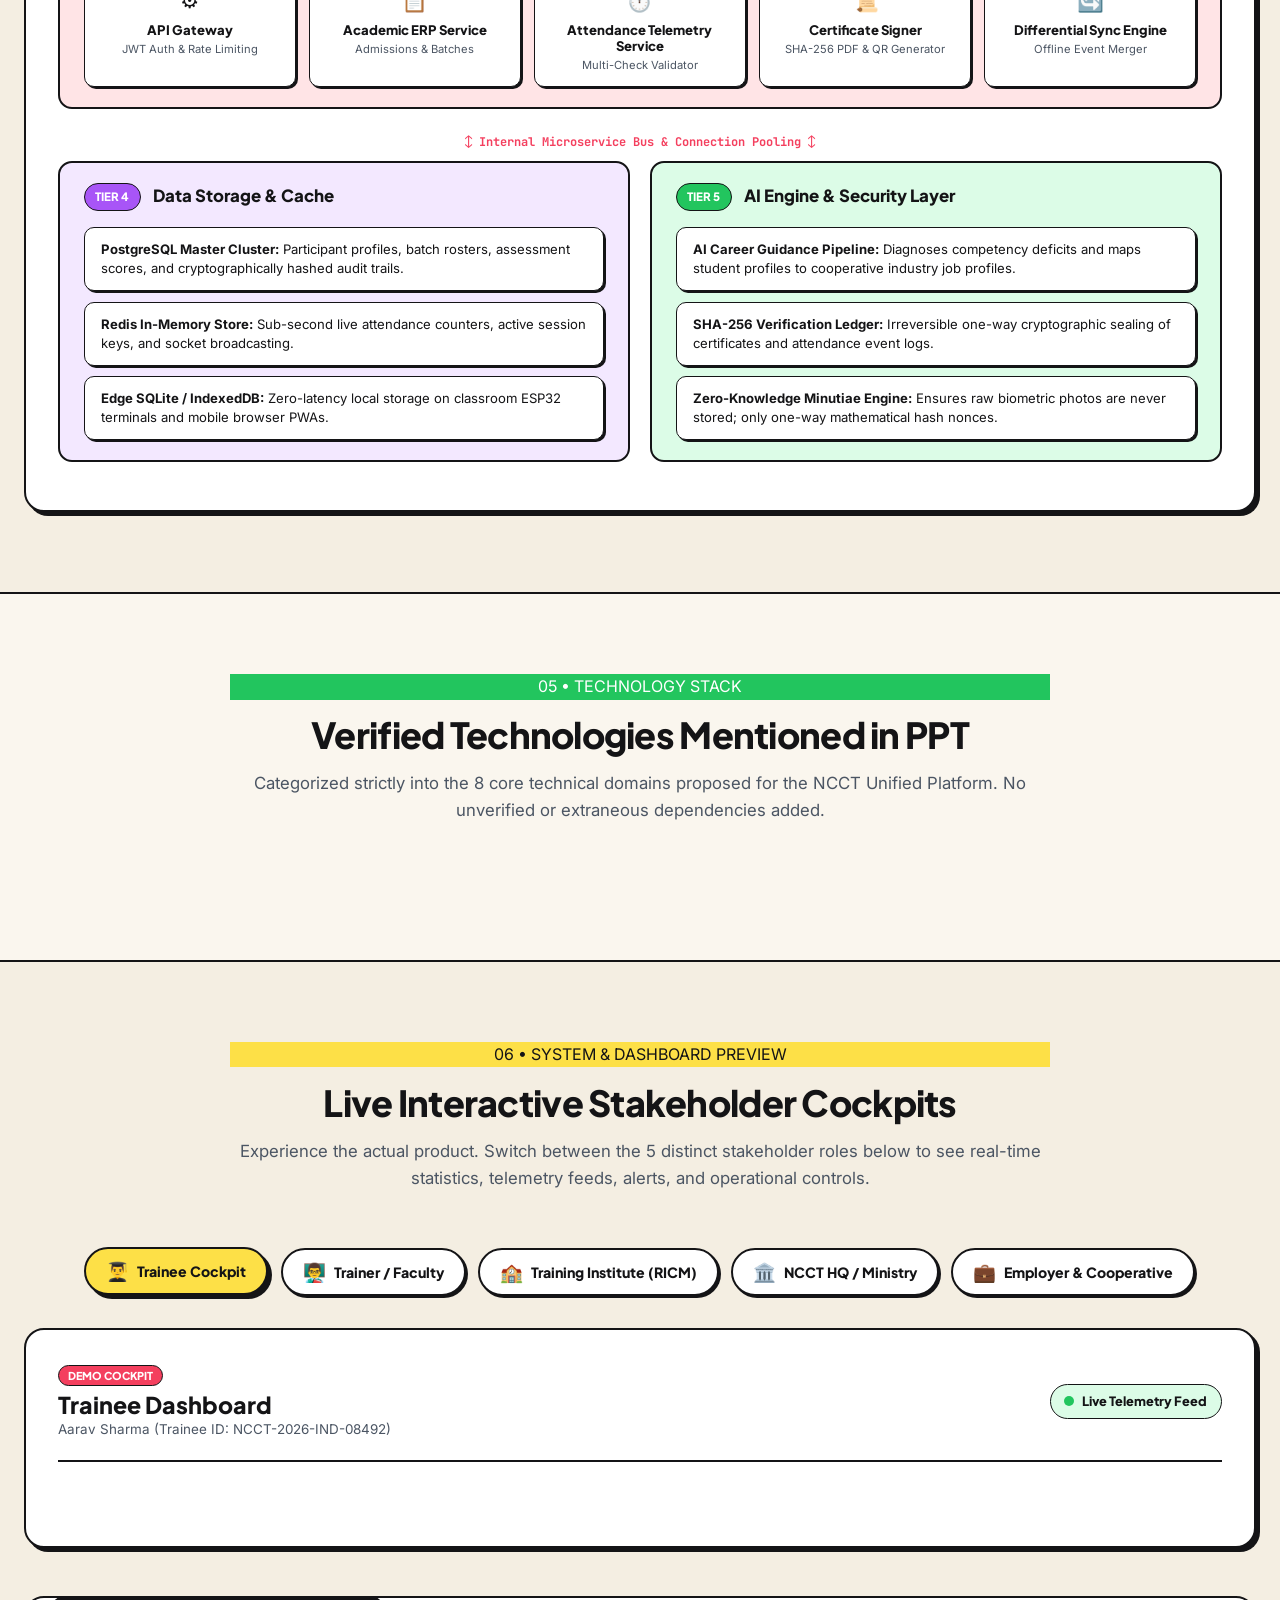
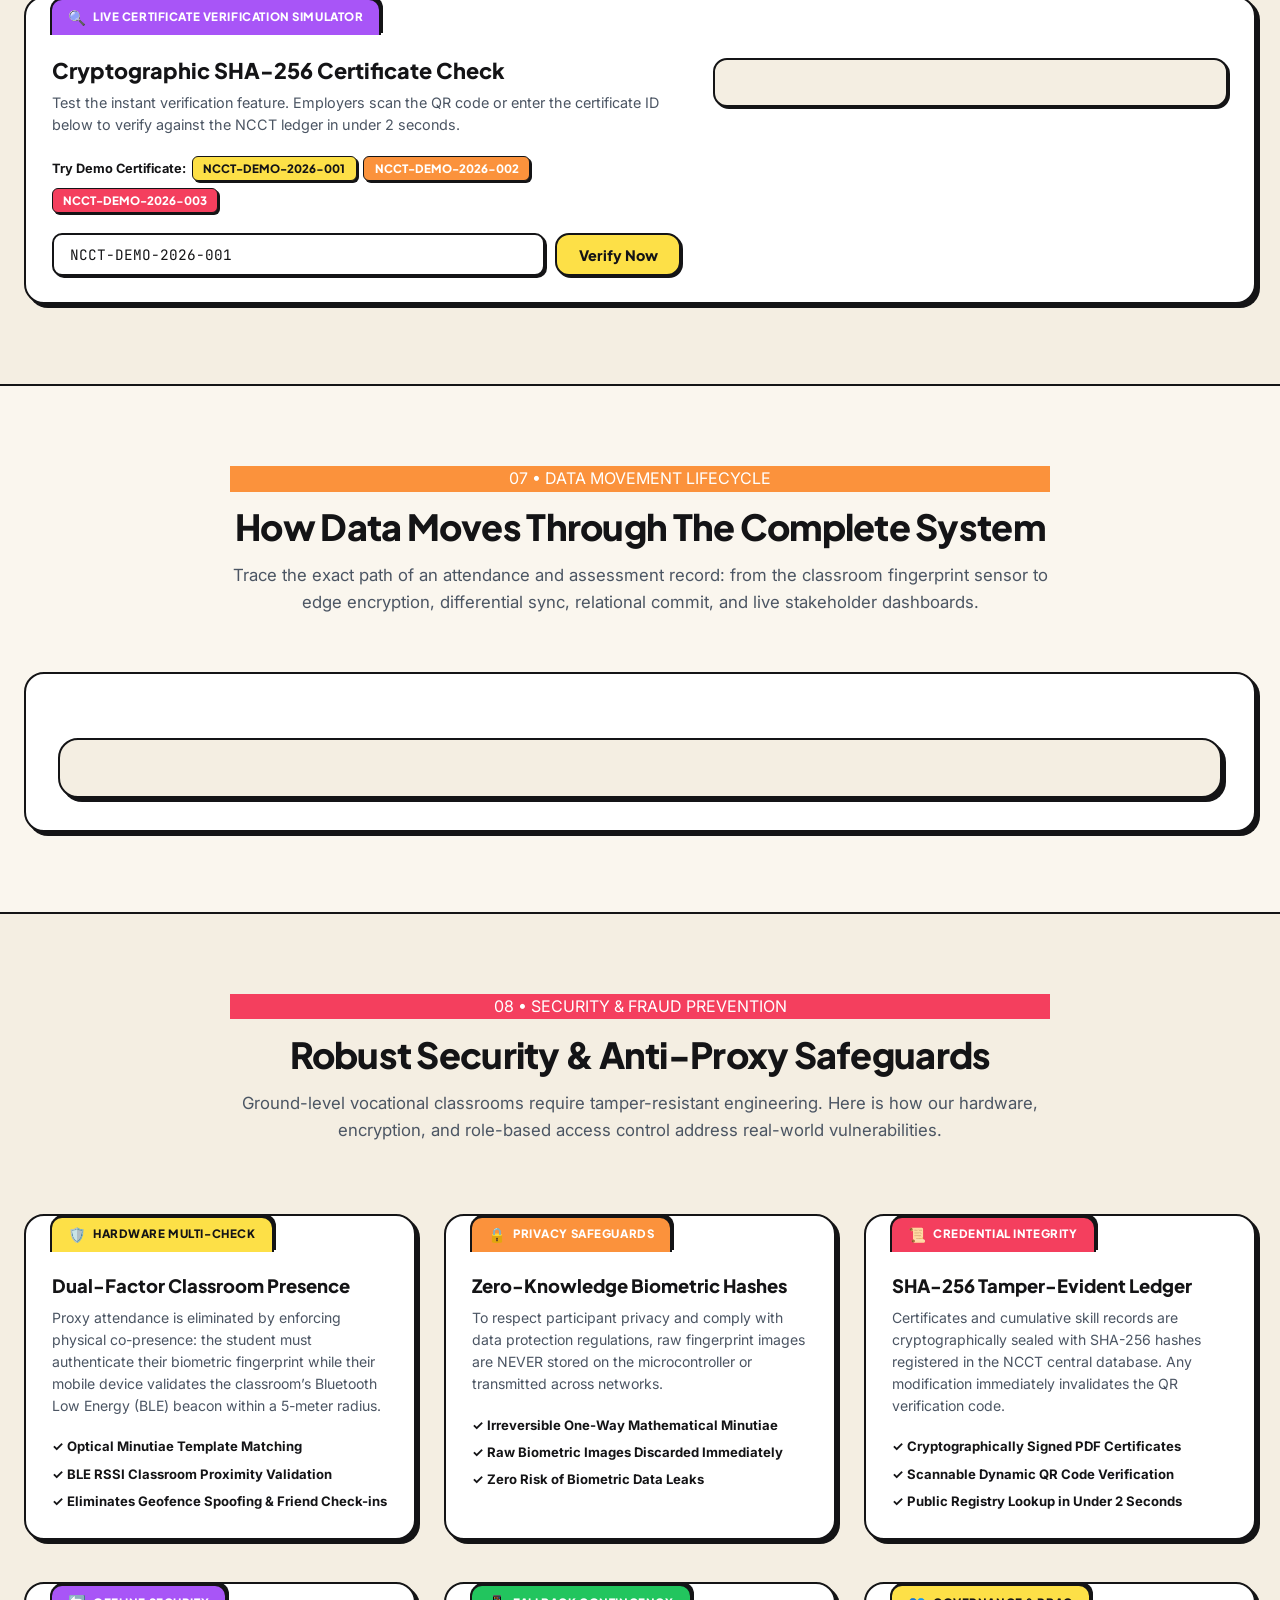
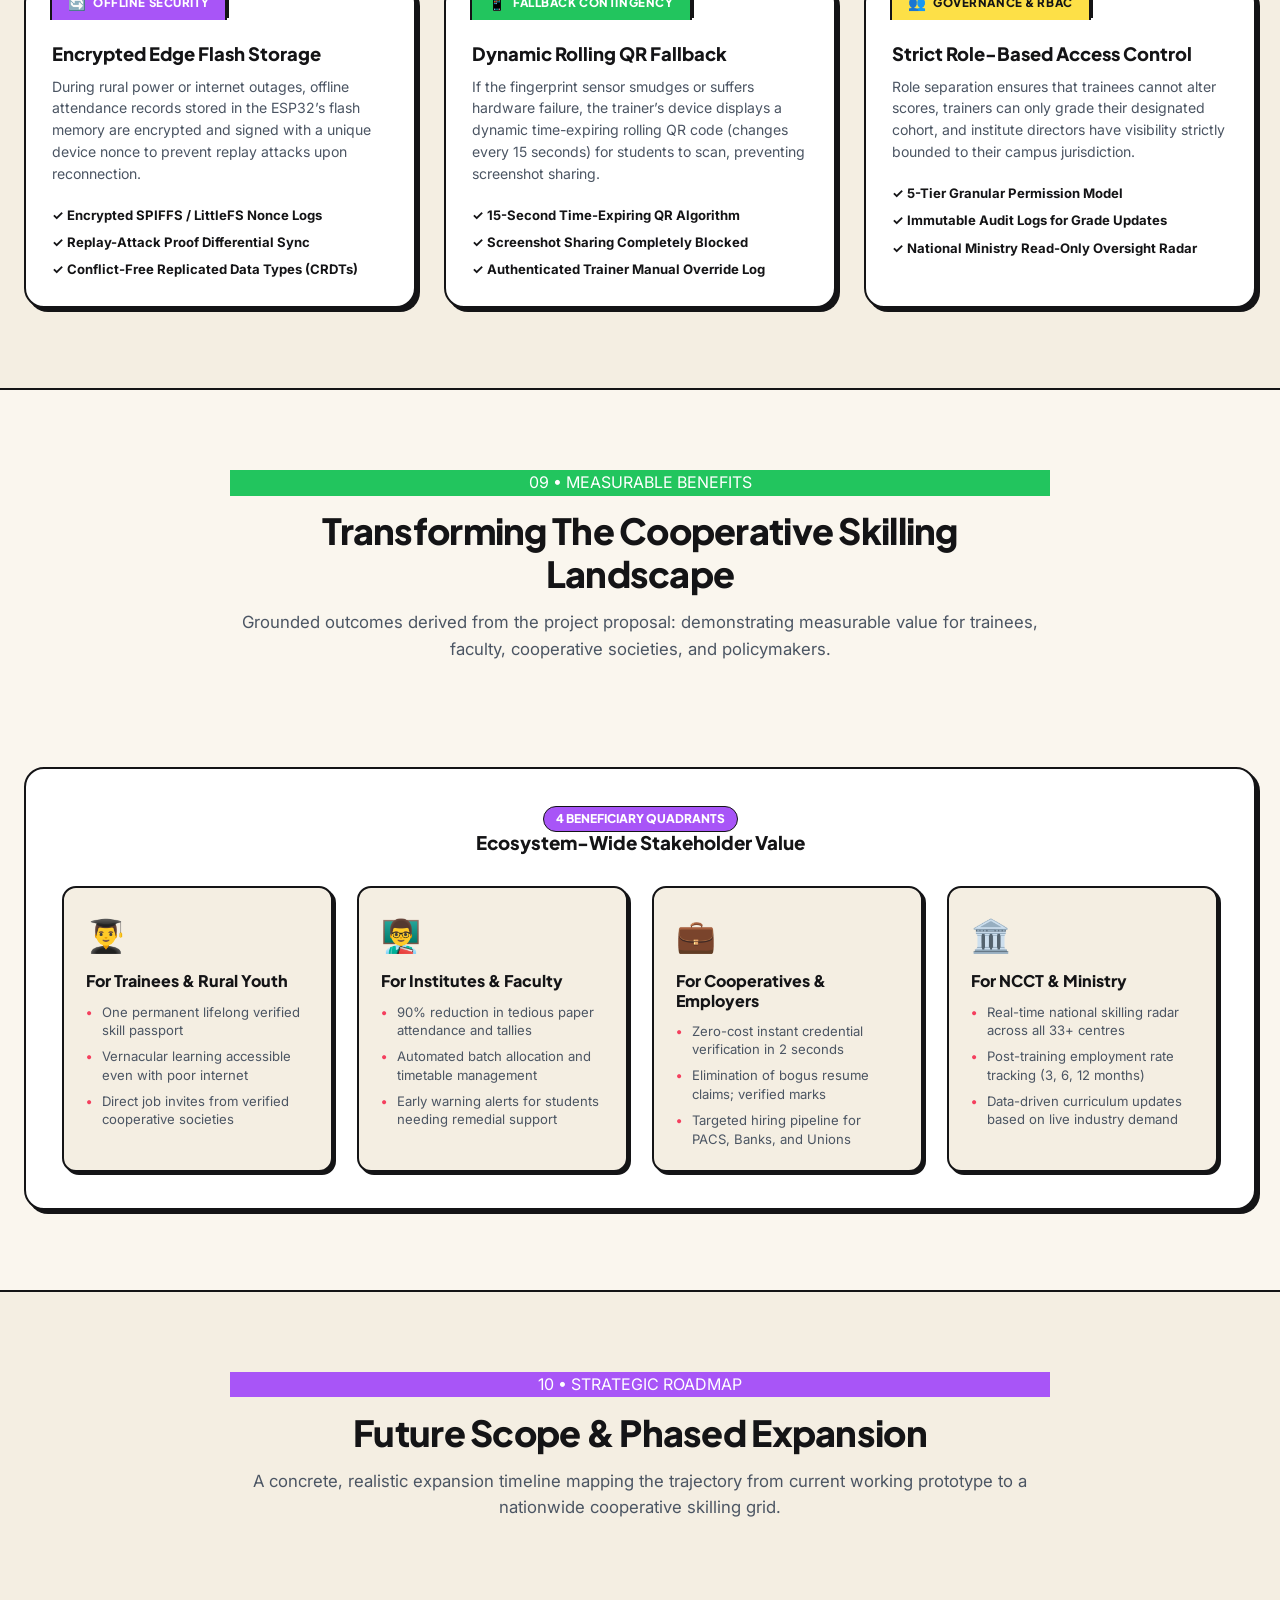
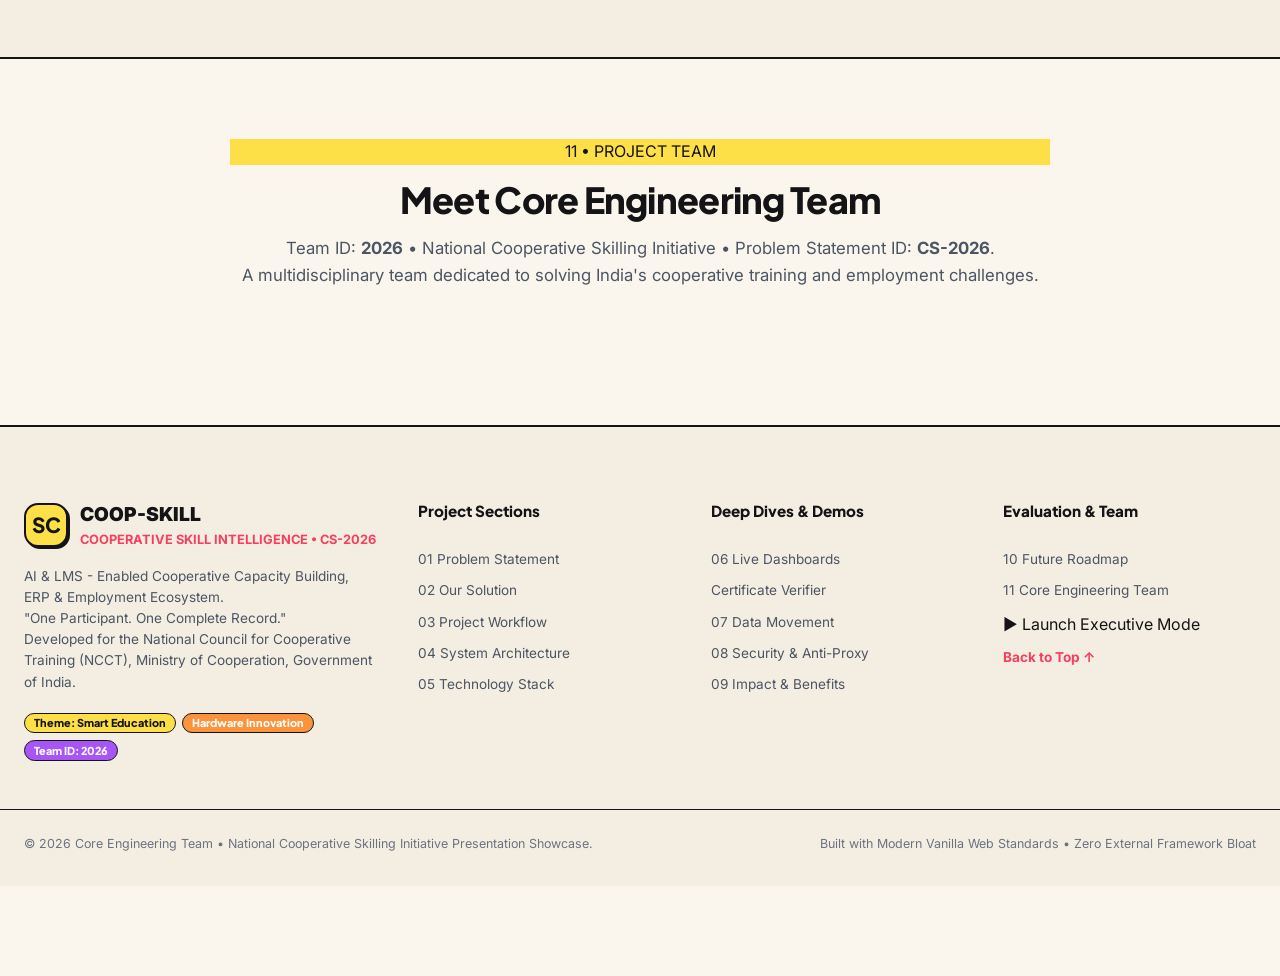
==== commit 8322ca48: "Rebrand platform to NCCT cooperative system Updated the public-facing branding and metadata across t" ====
--- a/sih/index.html
+++ b/sih/index.html
@@ -3,10 +3,10 @@
 <head>
   <meta charset="UTF-8">
   <meta name="viewport" content="width=device-width, initial-scale=1.0">
-  <meta name="description" content="AI & LMS - Enabled Cooperative Capacity Building, ERP & Employment Ecosystem. Team Sudo_Core (ID: 180037) for Smart India Hackathon. 'One Participant. One Complete Record.'">
-  <meta name="keywords" content="Smart India Hackathon, SIH26087, Sudo_Core, NCCT, Cooperative Skilling, ESP32 Attendance, Verified Skill Passport, LMS, ERP, Smart Education, Hardware">
-  <meta name="author" content="Team Sudo_Core • NCCT Unified Ecosystem">
-  <title>Sudo_Core • AI & LMS Cooperative Skilling, ERP & Employment Ecosystem | SIH26087</title>
+  <meta name="description" content="AI & LMS - Enabled Cooperative Capacity Building, ERP & Employment Ecosystem. One Learner, One Digital Record. Unified training, verified skills, and employment matching.">
+  <meta name="keywords" content="National Cooperative Skilling Initiative, CS-2026, CoopSkill, NCCT, Cooperative Skilling, ESP32 Attendance, Verified Skill Passport, LMS, ERP, Smart Education, Hardware">
+  <meta name="author" content="Cooperative Skill Intelligence Platform">
+  <title>Cooperative Skill Intelligence System • One Learner, One Digital Record</title>
 
   <!-- Google Fonts: Plus Jakarta Sans (Headings), Inter (Body), JetBrains Mono (Code/Telemetry) -->
   <link rel="preconnect" href="https://fonts.googleapis.com">
@@ -18,23 +18,23 @@
 <body>
 
   <!-- ========================================================================
-       TOP HACKATHON TICKER / BANNER
+       TOP TICKER / BANNER
        ======================================================================== -->
   <div class="top-banner">
     <div class="container top-banner-inner">
       <div class="top-banner-tags">
-        <span class="badge badge-yellow">SMART INDIA HACKATHON</span>
-        <span class="badge badge-pink">PS ID: SIH26087</span>
-        <span class="badge badge-purple">TEAM ID: 180037</span>
-        <span class="badge badge-green">CATEGORY: HARDWARE</span>
+        <span class="badge badge-yellow">NATIONAL COOPERATIVE SKILLING</span>
+        <span class="badge badge-pink">AI &amp; LMS PLATFORM</span>
+        <span class="badge badge-purple">OFFLINE-FIRST ARCHITECTURE</span>
+        <span class="badge badge-green">SMART HARDWARE (ESP32)</span>
       </div>
       <div class="top-banner-center">
-        <strong>TEAM SUDO_CORE</strong> • AI & LMS - Enabled Cooperative Capacity Building, ERP & Employment Ecosystem
+        <strong>ONE LEARNER, ONE DIGITAL RECORD</strong> • Unified Training, Skill Verification &amp; Employment Ecosystem
       </div>
       <div class="top-banner-actions">
-        <button class="btn btn-sm btn-yellow launch-pres-btn" title="Launch Fullscreen Presentation Mode for Judges">
+        <button class="btn btn-sm btn-yellow launch-pres-btn" title="Launch Fullscreen Executive Presentation Mode">
           <svg width="14" height="14" viewBox="0 0 24 24" fill="none" stroke="currentColor" stroke-width="2.5"><polygon points="5 3 19 12 5 21 5 3"></polygon></svg>
-          Presentation Mode
+          Executive Presentation
         </button>
       </div>
     </div>
@@ -46,10 +46,10 @@
   <header class="navbar" id="topNav">
     <div class="container nav-container">
       <a href="#hero" class="nav-brand">
-        <div class="brand-badge">SC</div>
+        <div class="brand-badge">CS</div>
         <div class="brand-text">
-          <span class="brand-name">SUDO_CORE</span>
-          <span class="brand-sub">SIH26087 • NCCT ECOSYSTEM</span>
+          <span class="brand-name">COOP-SKILL</span>
+          <span class="brand-sub">NCCT SKILL INTELLIGENCE</span>
         </div>
       </a>
 
@@ -78,9 +78,9 @@
           </span>
         </button>
 
-        <button class="btn btn-outline btn-sm launch-pres-btn" title="Judge Presentation Walkthrough">
+        <button class="btn btn-outline btn-sm launch-pres-btn" title="Executive Presentation Walkthrough">
           <svg width="14" height="14" viewBox="0 0 24 24" fill="none" stroke="currentColor" stroke-width="2.5"><polygon points="5 3 19 12 5 21 5 3"></polygon></svg>
-          Judge Mode
+          Executive Mode
         </button>
 
         <!-- Mobile Drawer Toggle -->
@@ -98,8 +98,8 @@
       <div class="drawer-brand">
         <span class="brand-badge" style="width: 38px; height: 38px; font-size: 1.1rem;">SC</span>
         <div>
-          <div style="font-weight: 800; font-size: 1.1rem; line-height: 1.1;">Sudo_Core</div>
-          <div style="font-size: 0.75rem; font-weight: 700; color: var(--color-pink);">SIH26087 • HARDWARE</div>
+          <div style="font-weight: 800; font-size: 1.1rem; line-height: 1.1;">Coop-Skill</div>
+          <div style="font-size: 0.75rem; font-weight: 700; color: var(--color-pink);">SMART HARDWARE &amp; LMS</div>
         </div>
       </div>
       <button class="drawer-close-btn" id="closeMobileNav" aria-label="Close Navigation Menu">✕</button>
@@ -119,13 +119,13 @@
         <a href="#security" class="drawer-link"><span class="drawer-num">08</span> Security & Proxy Prevention</a>
         <a href="#benefits" class="drawer-link"><span class="drawer-num">09</span> Benefits & Impact</a>
         <a href="#future-scope" class="drawer-link"><span class="drawer-num">10</span> Future Scope Roadmap</a>
-        <a href="#team" class="drawer-link"><span class="drawer-num">11</span> Team Sudo_Core</a>
+        <a href="#team" class="drawer-link"><span class="drawer-num">11</span> Core Engineering Team</a>
       </div>
     </div>
 
     <div class="drawer-footer">
       <button class="btn btn-yellow launch-pres-btn" style="width: 100%; justify-content: center;">
-        ▶ Launch Judge Presentation
+        ▶ Launch Executive Presentation
       </button>
     </div>
   </aside>
@@ -141,11 +141,11 @@
           <div class="hero-pill-strip">
             <span class="pill-tag pill-yellow">
               <span class="pill-dot"></span>
-              Smart India Hackathon
+              National Skilling Initiative
             </span>
-            <span class="pill-tag pill-pink">PS ID: SIH26087</span>
-            <span class="pill-tag pill-purple">Hardware Category</span>
-            <span class="pill-tag pill-green">Team: Sudo_Core</span>
+            <span class="pill-tag pill-pink">AI &amp; LMS Platform</span>
+            <span class="pill-tag pill-purple">Hardware &amp; Edge Layer</span>
+            <span class="pill-tag pill-green">GovTech Cooperative Ecosystem</span>
           </div>
 
           <h1 class="hero-headline">
@@ -179,15 +179,28 @@
             </a>
           </div>
 
-          <!-- Hackathon Metadata Quick-Card -->
+          <!-- Platform Architecture Quick-Card -->
           <div class="meta-strip-card">
             <div class="meta-item">
-              <div class="meta-label">Problem Statement ID</div>
-              <div class="meta-val mono" id="heroPsId">SIH26087</div>
-            </div>
+              <div class="meta-label">Primary Philosophy</div>
+              <div class="meta-val">One Learner, One Record</div>
+            </div>
+            <div class="meta-item">
+              <div class="meta-label">Core Architecture</div>
+              <div class="meta-val">ESP32 IoT + Cloud LMS</div>
+            </div>
+            <div class="meta-item">
+              <div class="meta-label">Target Beneficiaries</div>
+              <div class="meta-val">Rural Trainees &amp; PACS</div>
+            </div>
+            <div class="meta-item">
+              <div class="meta-label">Lead Framework</div>
+              <div class="meta-val">NCCT, Min. of Cooperation</div>
+            </div>
+          </div>
             <div class="meta-item">
               <div class="meta-label">Team Name &amp; ID</div>
-              <div class="meta-val">Sudo_Core (180037)</div>
+              <div class="meta-val">CoopSkill (2026)</div>
             </div>
             <div class="meta-item">
               <div class="meta-label">Theme / Domain</div>
@@ -1260,9 +1273,9 @@
       <div class="container">
         <div class="section-title-wrap">
           <div class="section-badge badge-yellow">11 • PROJECT TEAM</div>
-          <h2 class="section-heading">Meet Team Sudo_Core</h2>
+          <h2 class="section-heading">Meet Core Engineering Team</h2>
           <p class="section-subheading">
-            Team ID: <strong>180037</strong> • Smart India Hackathon • Problem Statement ID: <strong>SIH26087</strong>.<br>
+            Team ID: <strong>2026</strong> • National Cooperative Skilling Initiative • Problem Statement ID: <strong>CS-2026</strong>.<br>
             A multidisciplinary team dedicated to solving India's cooperative training and employment challenges.
           </p>
         </div>
@@ -1282,7 +1295,7 @@
       <div class="dock-left">
         <div class="dock-status-badge">
           <span class="live-pulse"></span>
-          <span>SIH26087 • SUDO_CORE</span>
+          <span>LIVE PLATFORM • COOP-SKILL</span>
         </div>
         <div class="dock-title-text">
           AI &amp; LMS Cooperative Skilling Ecosystem
@@ -1294,9 +1307,9 @@
           <svg width="18" height="18" viewBox="0 0 24 24" fill="none" stroke="currentColor" stroke-width="2.5"><polyline points="15 18 9 12 15 6"></polyline></svg>
         </button>
 
-        <button class="dock-play-btn launch-pres-btn" title="Launch Fullscreen Judge Presentation Mode">
+        <button class="dock-play-btn launch-pres-btn" title="Launch Fullscreen Executive Presentation Mode">
           <svg width="16" height="16" viewBox="0 0 24 24" fill="currentColor" stroke="currentColor" stroke-width="2"><polygon points="5 3 19 12 5 21 5 3"></polygon></svg>
-          <span>Judge Presentation</span>
+          <span>Executive Presentation</span>
         </button>
 
         <button class="dock-nav-btn next-section-btn" title="Next Major Section" aria-label="Next Section">
@@ -1318,7 +1331,7 @@
   <!-- ========================================================================
        SECTION 13: PRESENTATION MODE MODAL (Fullscreen Judge Walkthrough)
        ======================================================================== -->
-  <div class="presentation-modal" id="presentationModal" role="dialog" aria-modal="true" aria-label="Presentation Mode for Judges">
+  <div class="presentation-modal" id="presentationModal" role="dialog" aria-modal="true" aria-label="Executive Presentation Mode">
     <div class="pres-backdrop"></div>
     <div class="pres-window neo-card">
       <!-- Presentation Top Bar -->
@@ -1328,7 +1341,7 @@
           <span class="mono" id="presSlideNum" style="font-weight: 800; font-size: 0.9rem;">01 / 10</span>
         </div>
         <div class="pres-top-title">
-          <strong>Smart India Hackathon</strong> • Team Sudo_Core (180037) • SIH26087
+          <strong>National Cooperative Skilling Initiative</strong> • Core Engineering Team (2026) • CS-2026
         </div>
         <button class="pres-close-btn" id="closePresModal" aria-label="Close Presentation">✕ ESC</button>
       </div>
@@ -1337,9 +1350,9 @@
       <div class="pres-stage">
         <div class="pres-slide-content">
           <h2 class="pres-headline" id="presTitle">AI &amp; LMS-Enabled Cooperative Capacity Building, ERP &amp; Employment Ecosystem</h2>
-          <div class="pres-subheadline" id="presSubtitle">Team Sudo_Core • Team ID: 180037 • Problem Statement ID: SIH26087 • Theme: Smart Education / Hardware</div>
-
-          <!-- Bullet Points for Judges -->
+          <div class="pres-subheadline" id="presSubtitle">Core Engineering Team • Team ID: 2026 • Problem Statement ID: CS-2026 • Theme: Smart Education / Hardware</div>
+
+          <!-- Bullet Points  -->
           <div class="pres-bullets-box">
             <div class="box-label">KEY EVALUATION POINTS:</div>
             <ul class="pres-bullets-list" id="presBulletsList">
@@ -1380,8 +1393,8 @@
         <div class="footer-brand">
           <span class="brand-badge">SC</span>
           <div>
-            <div style="font-size: 1.2rem; font-weight: 900;">SUDO_CORE</div>
-            <div style="font-size: 0.8rem; font-weight: 700; color: var(--color-pink);">SMART INDIA HACKATHON • SIH26087</div>
+            <div style="font-size: 1.2rem; font-weight: 900;">COOP-SKILL</div>
+            <div style="font-size: 0.8rem; font-weight: 700; color: var(--color-pink);">COOPERATIVE SKILL INTELLIGENCE • CS-2026</div>
           </div>
         </div>
         <p class="footer-desc">
@@ -1392,7 +1405,7 @@
         <div class="footer-badges">
           <span class="badge badge-sm badge-yellow">Theme: Smart Education</span>
           <span class="badge badge-sm badge-orange">Hardware Innovation</span>
-          <span class="badge badge-sm badge-purple">Team ID: 180037</span>
+          <span class="badge badge-sm badge-purple">Team ID: 2026</span>
         </div>
       </div>
 
@@ -1417,9 +1430,9 @@
       <div class="footer-links-col">
         <div class="footer-heading">Evaluation &amp; Team</div>
         <a href="#future-scope" class="footer-link">10 Future Roadmap</a>
-        <a href="#team" class="footer-link">11 Team Sudo_Core</a>
+        <a href="#team" class="footer-link">11 Core Engineering Team</a>
         <button class="footer-link launch-pres-btn" style="background: none; border: none; padding: 0; text-align: left; cursor: pointer; color: inherit; font: inherit;">
-          ▶ Launch Judge Mode
+          ▶ Launch Executive Mode
         </button>
         <a href="#topNav" class="footer-link" style="color: var(--color-pink); font-weight: 700;">Back to Top ↑</a>
       </div>
@@ -1427,7 +1440,7 @@
 
     <div class="container footer-bottom">
       <div>
-        © 2026 Team Sudo_Core • Smart India Hackathon Presentation Showcase.
+        © 2026 Core Engineering Team • National Cooperative Skilling Initiative Presentation Showcase.
       </div>
       <div>
         Built with Modern Vanilla Web Standards • Zero External Framework Bloat
--- a/sih/css/style.css
+++ b/sih/css/style.css
@@ -1,6 +1,6 @@
 /* ==========================================================================
-   TEAM SUDO_CORE • SIH1608 • NCCT UNIFIED ECOSYSTEM
-   Design System: Neo-Brutalist / Modern Playful Hackathon Showcase
+   COOPERATIVE SKILL INTELLIGENCE ECOSYSTEM
+   Design System: Neo-Brutalist / Modern Playful Product Showcase
    - Cream / Off-white background
    - Bold typography (Plus Jakarta Sans & Inter)
    - Thick black borders (2.5px solid)
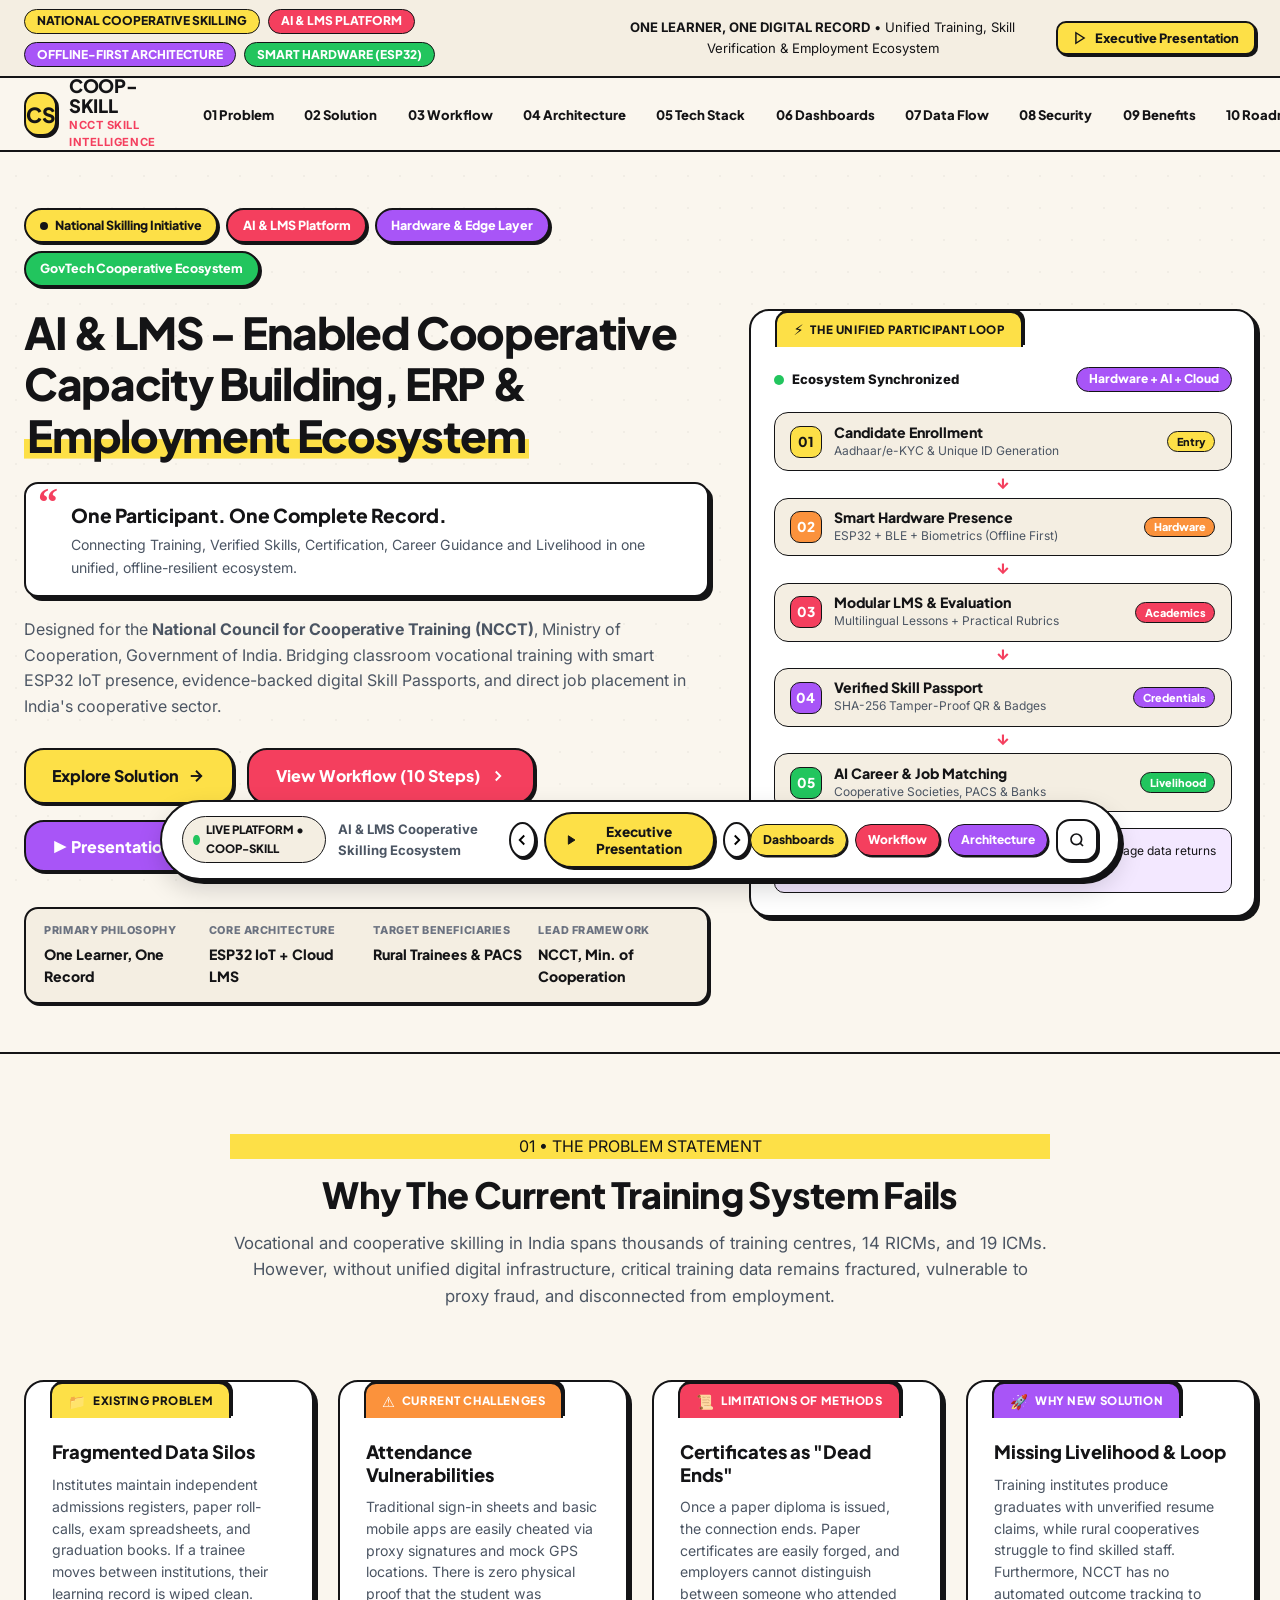
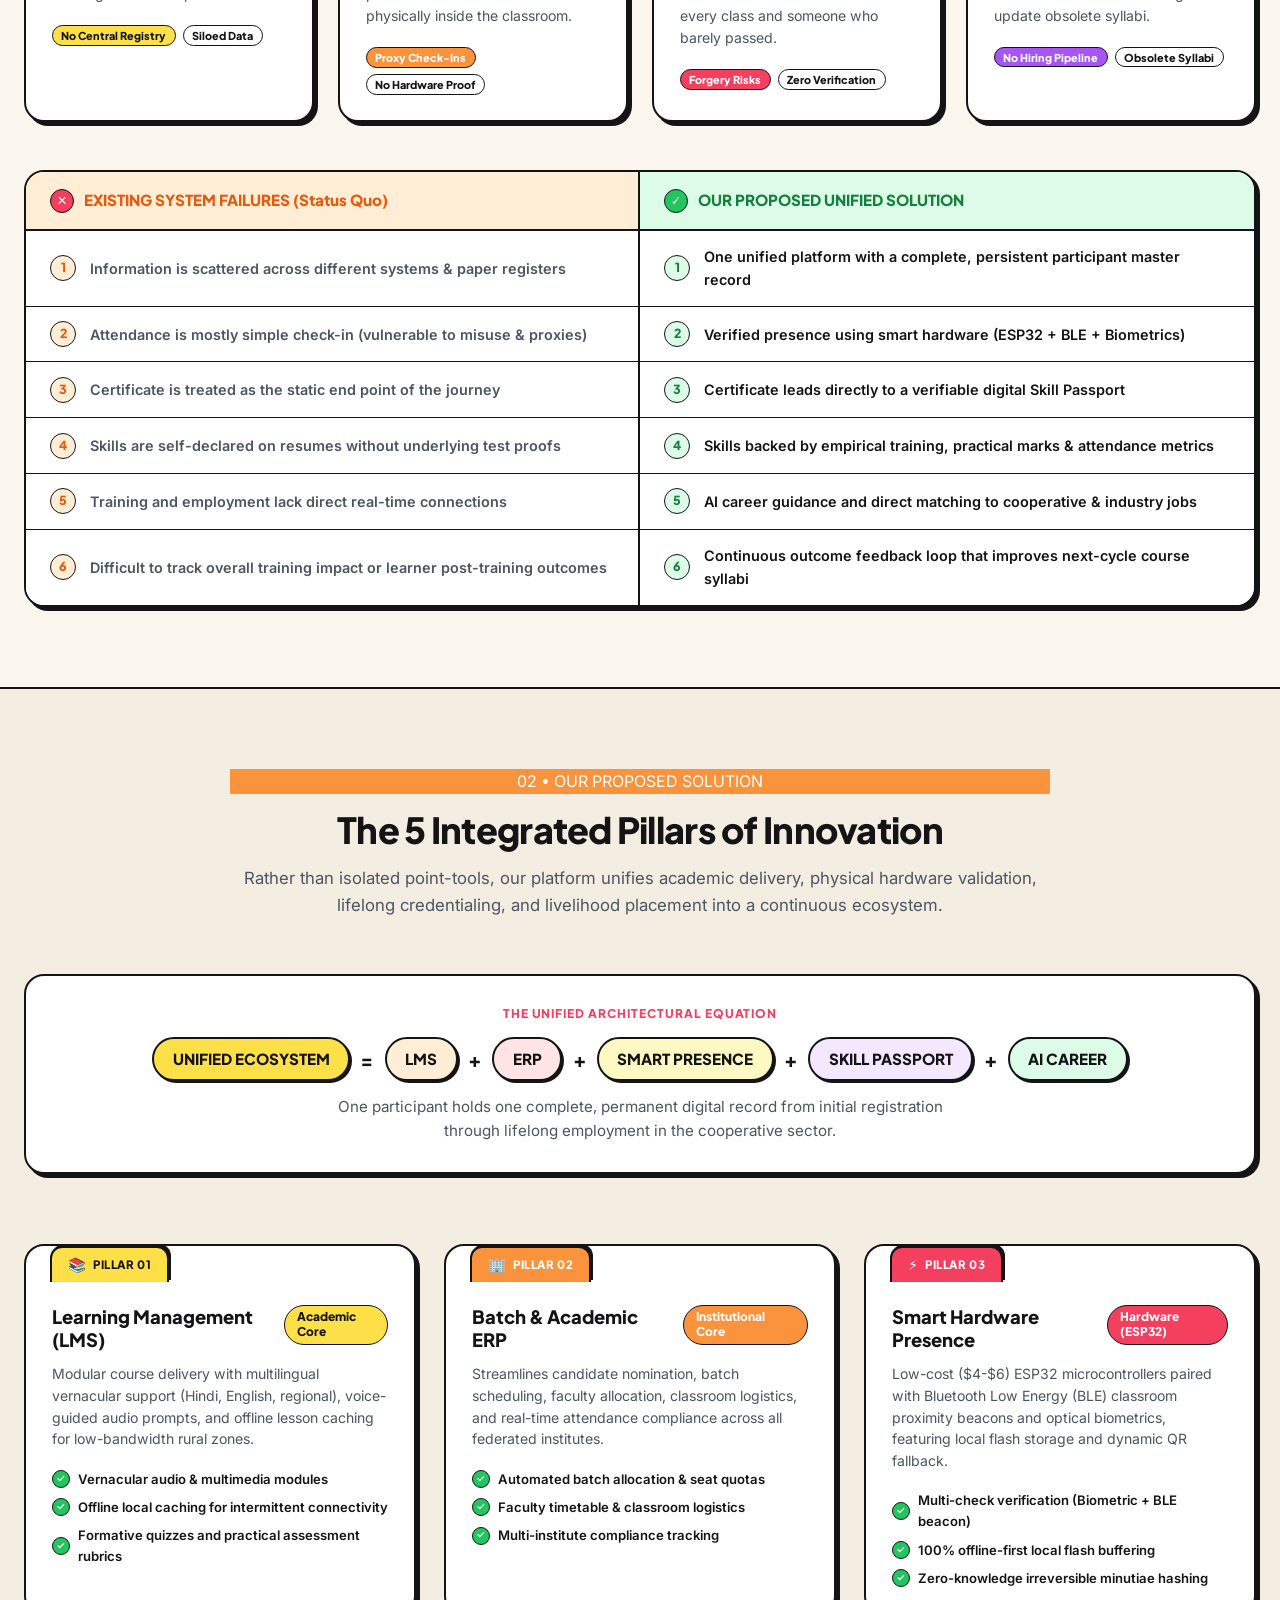
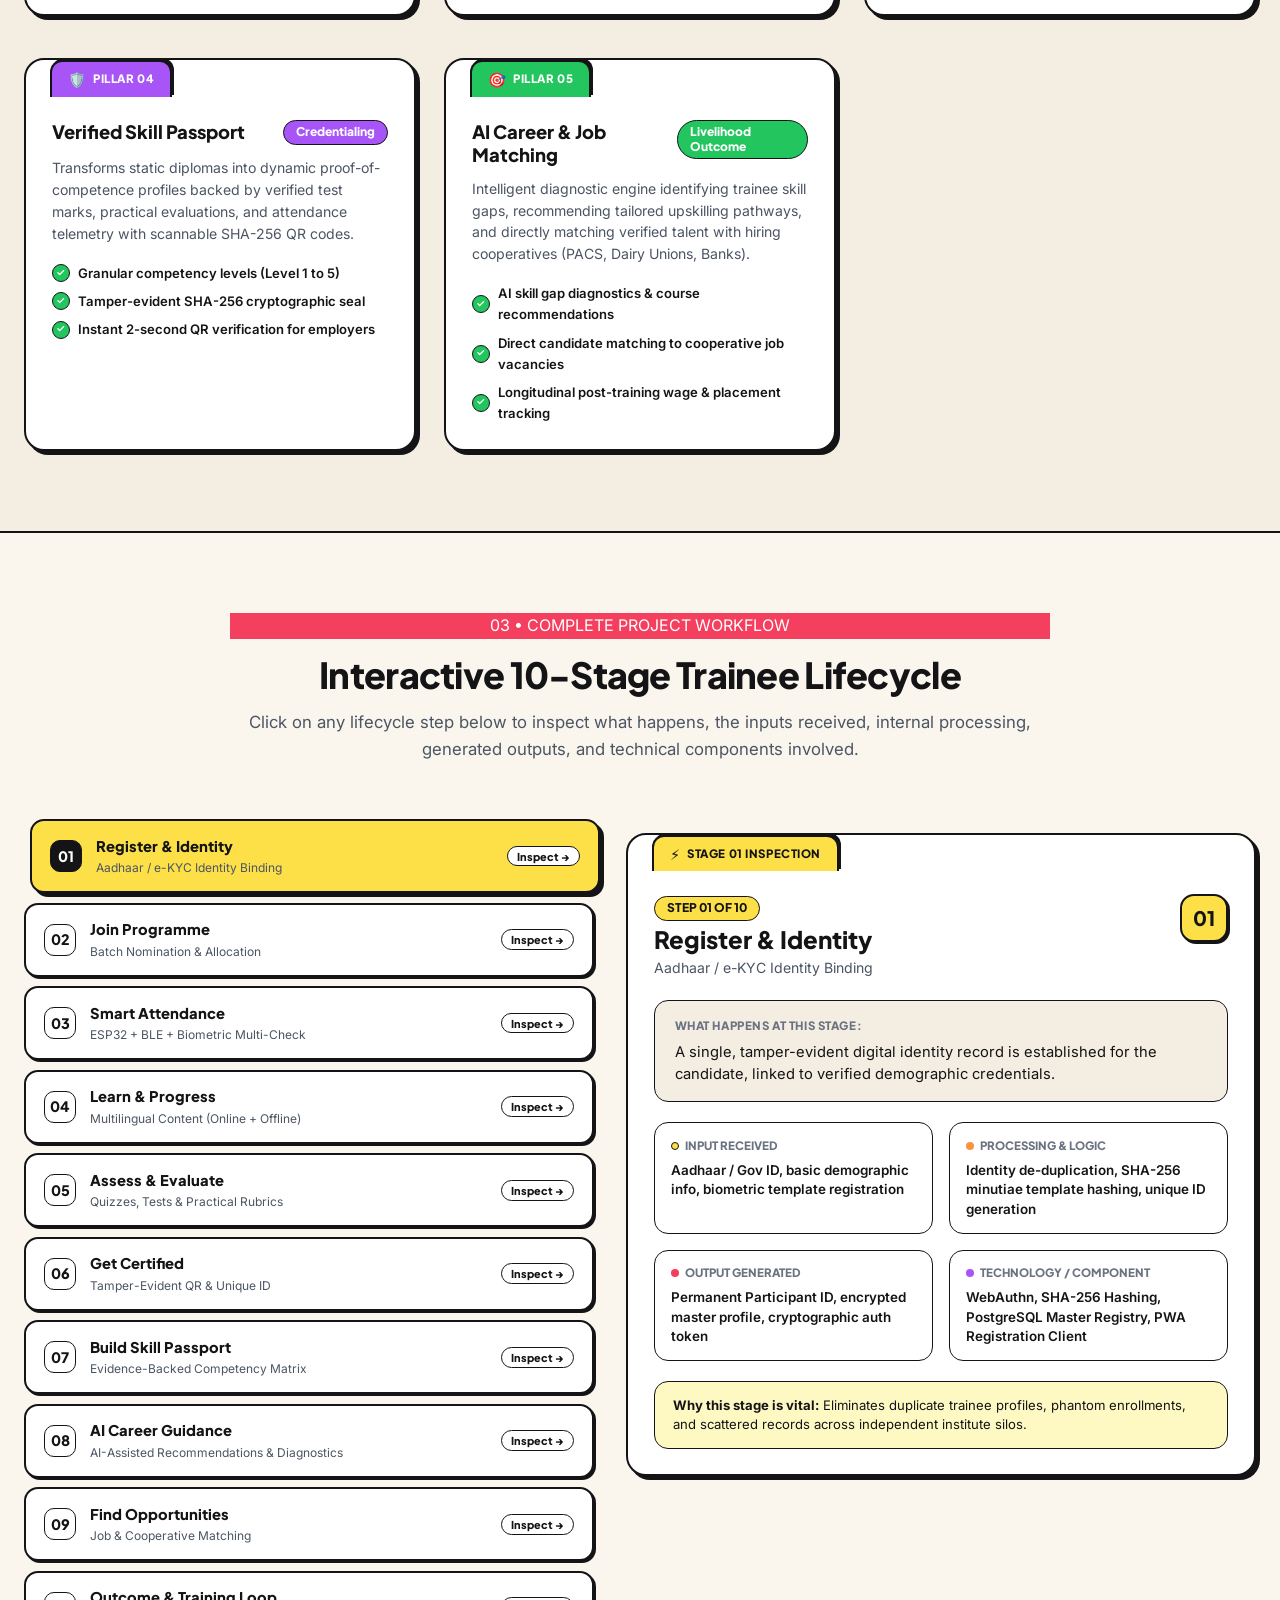
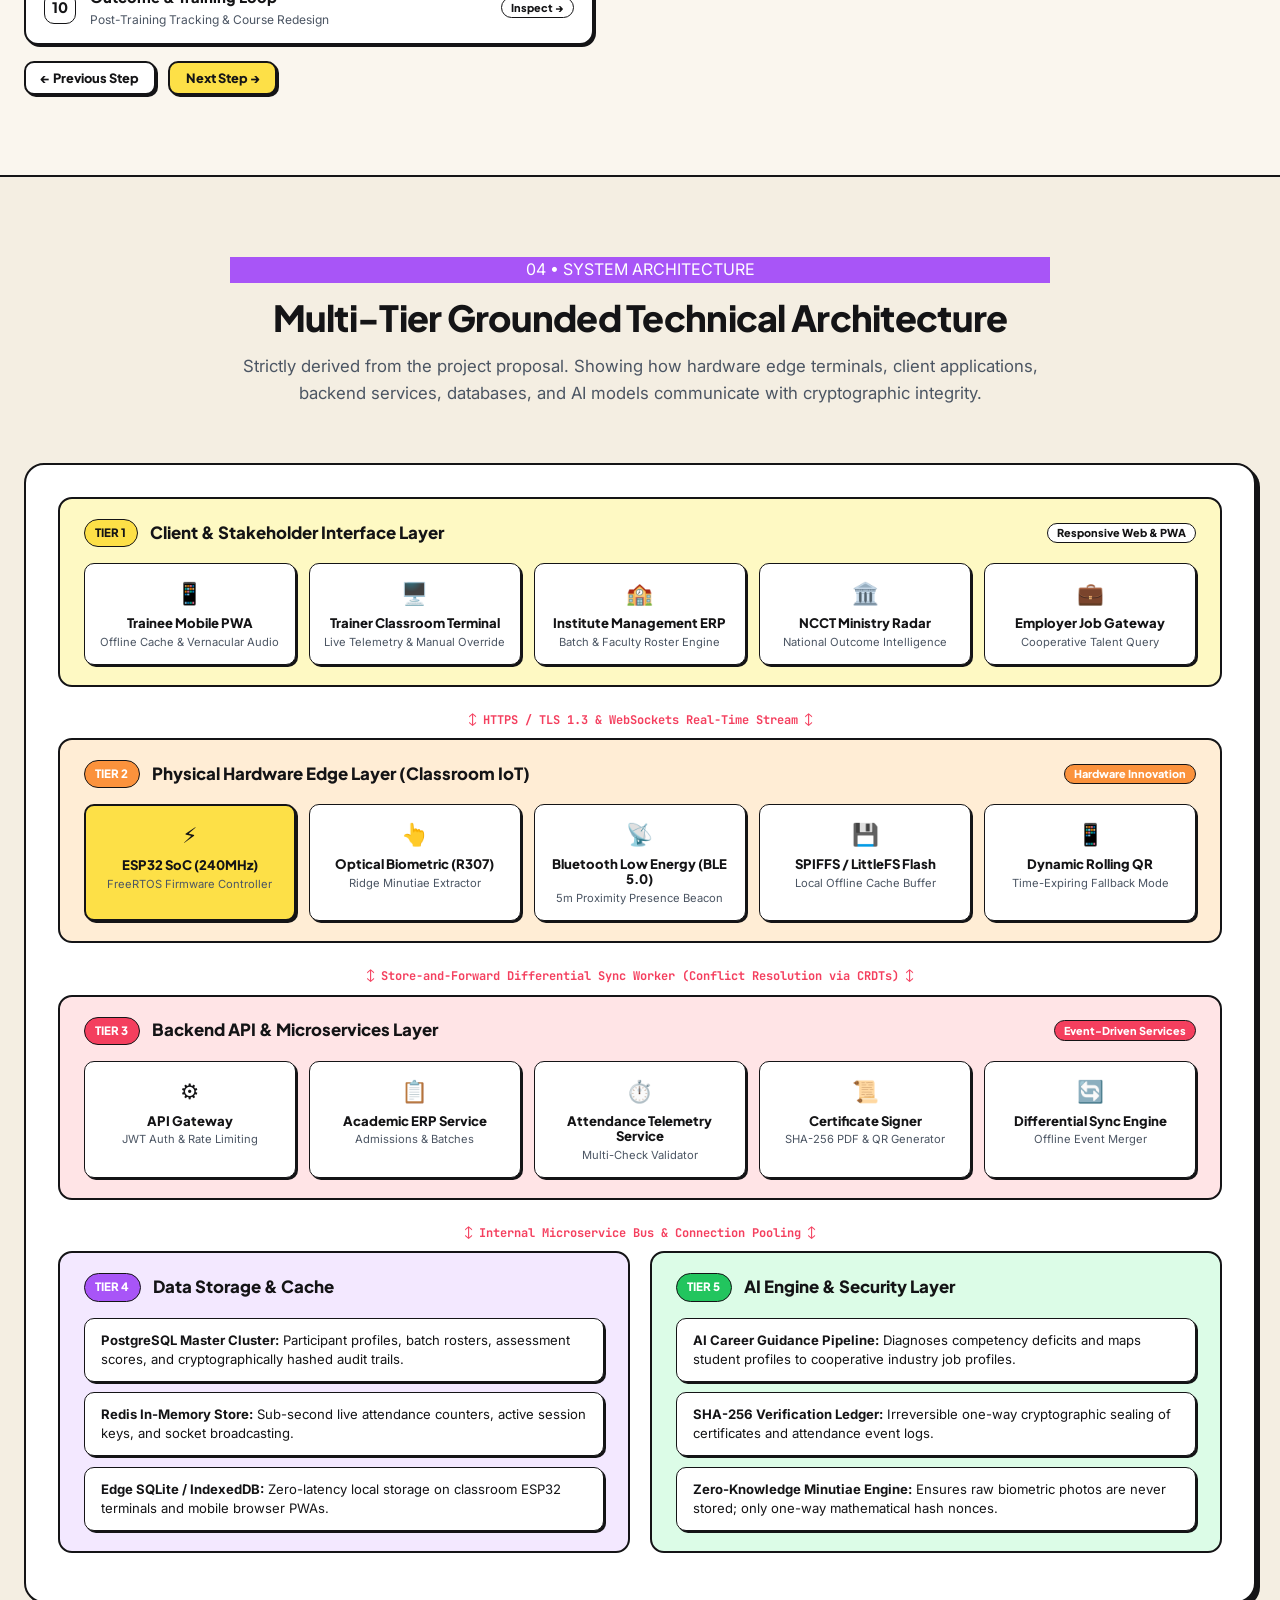
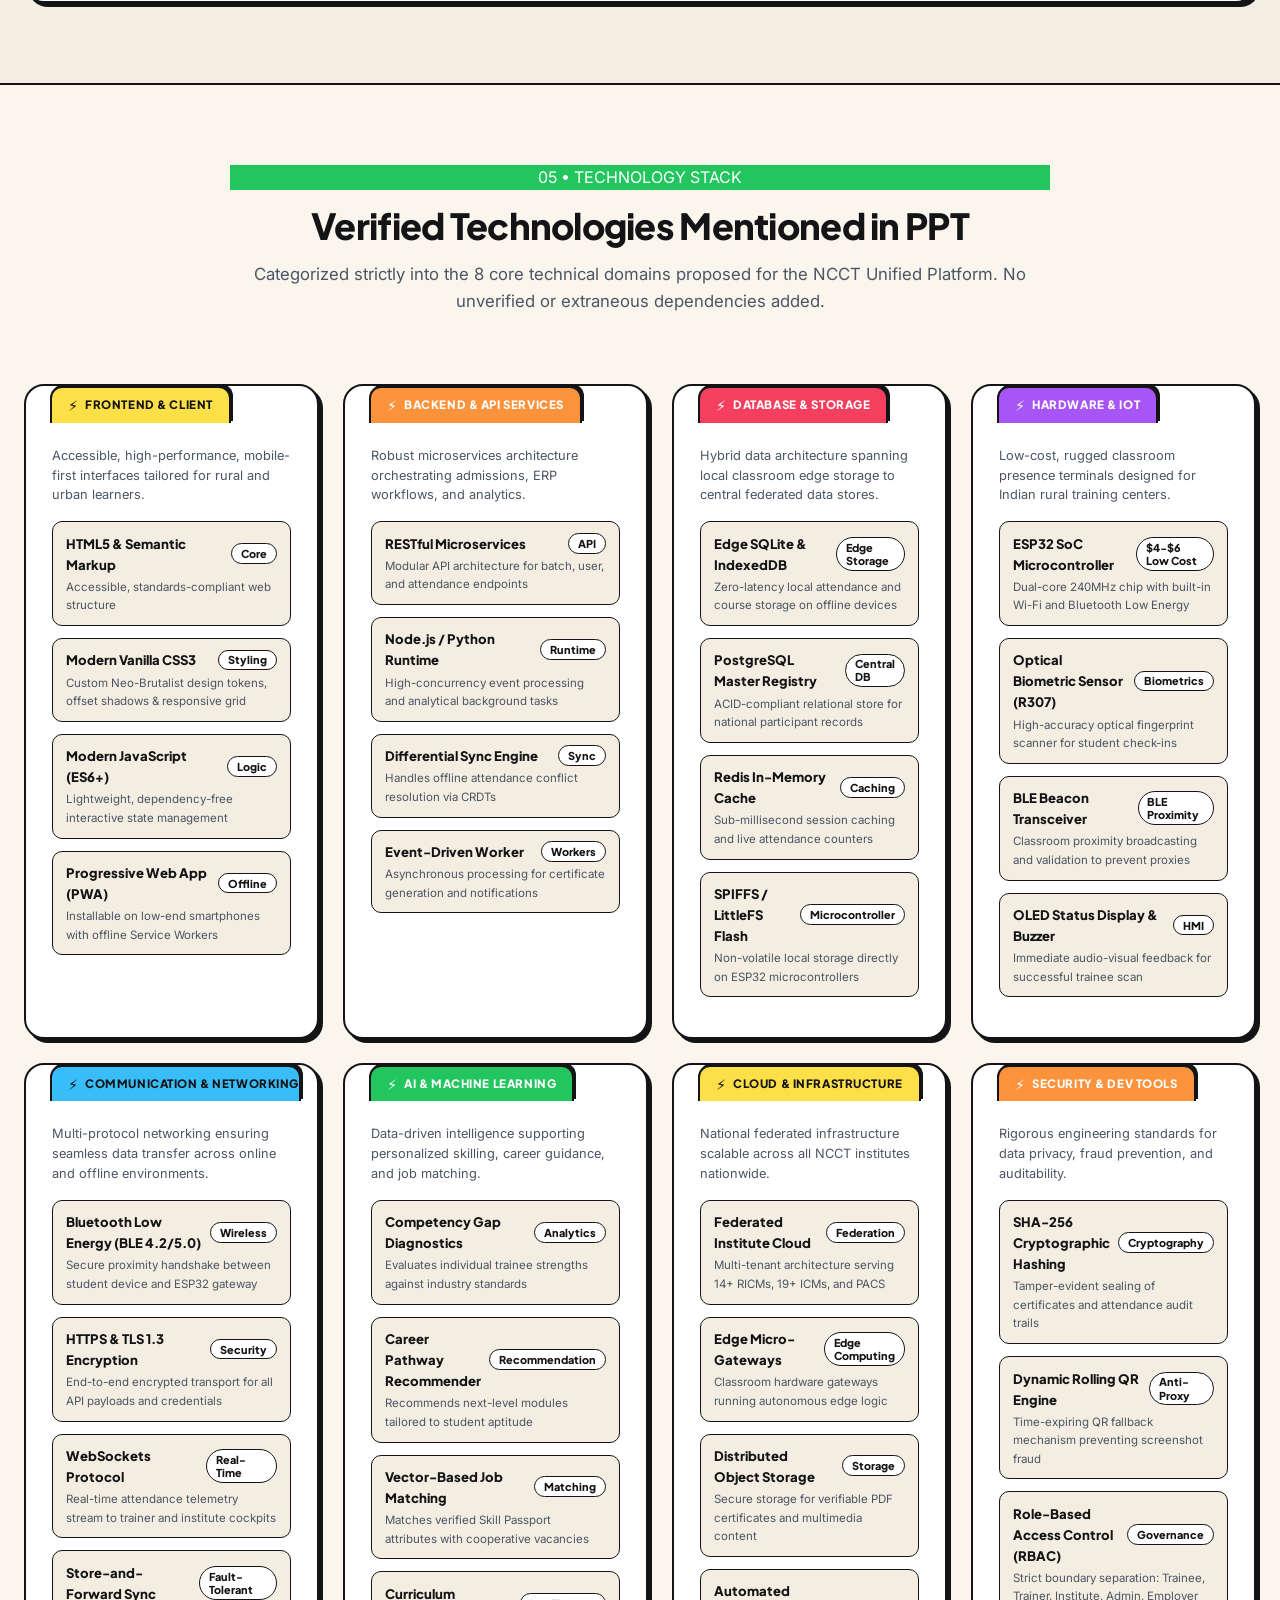
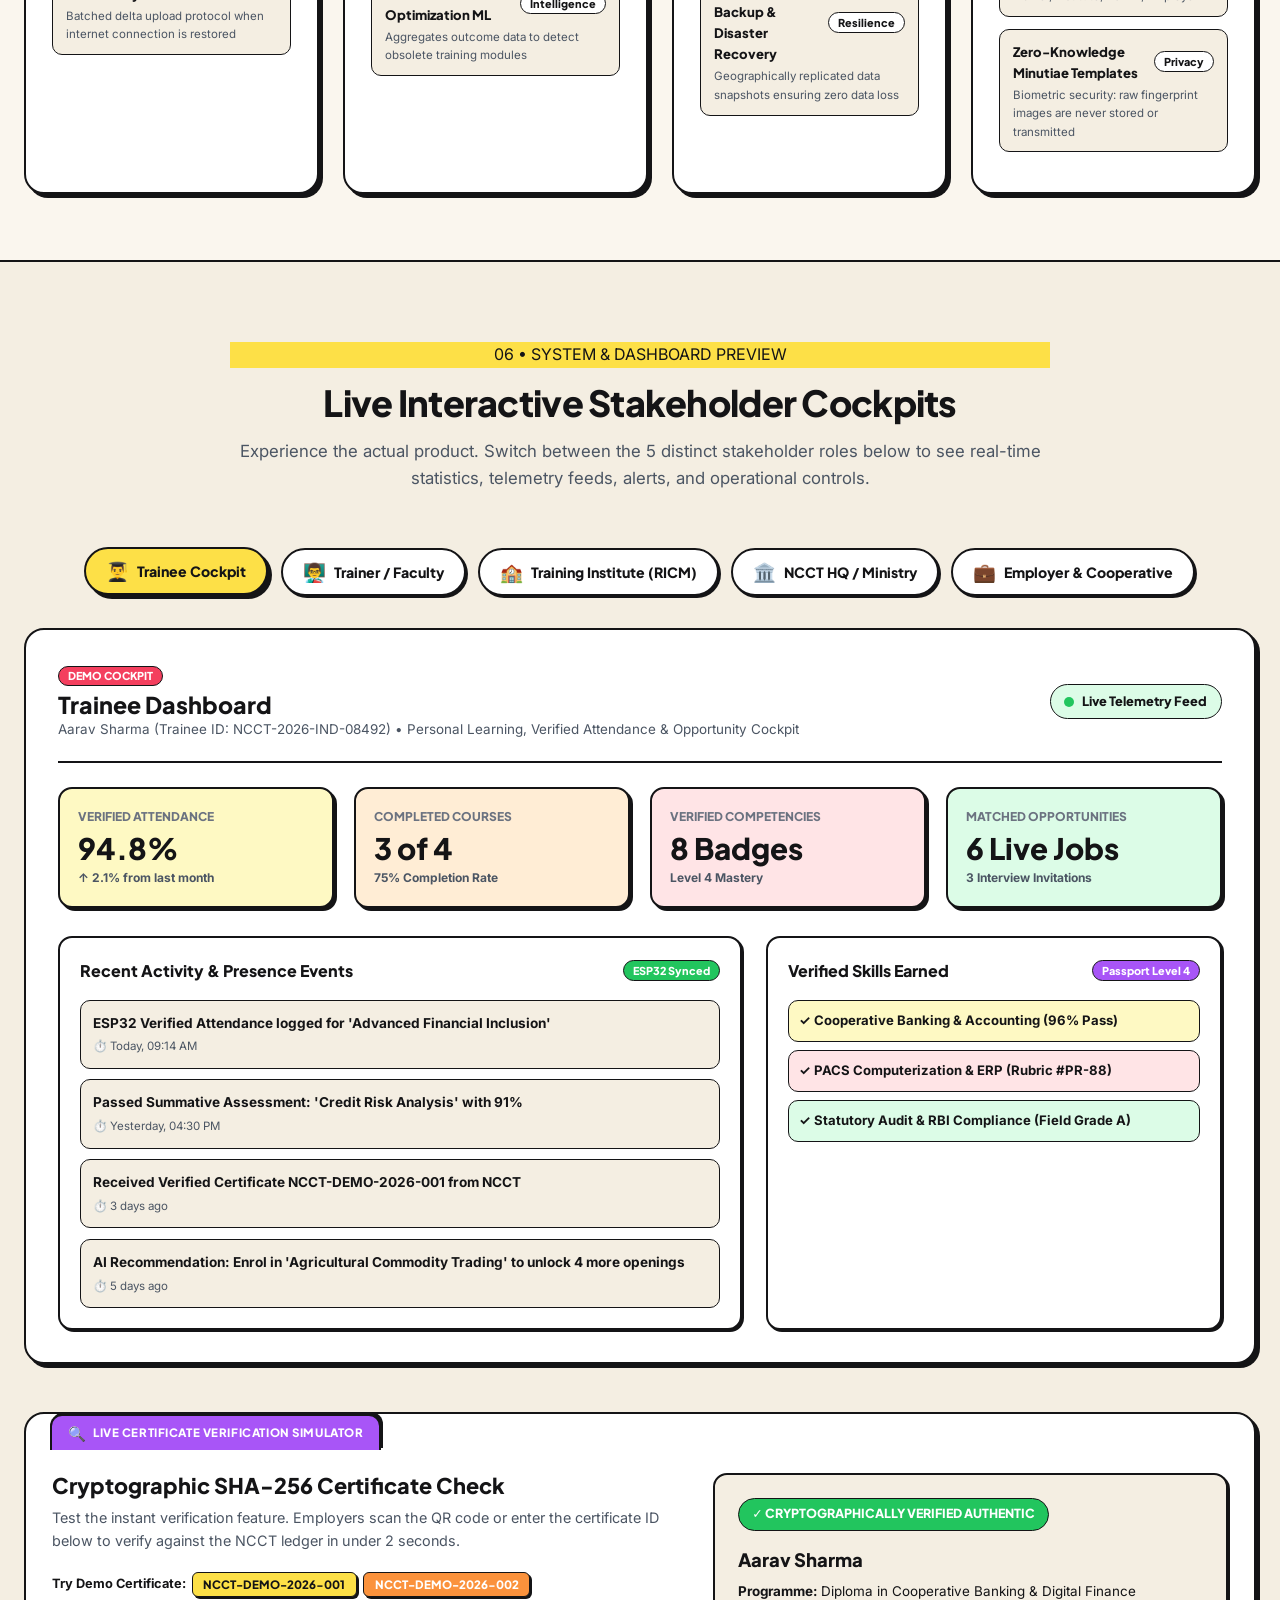
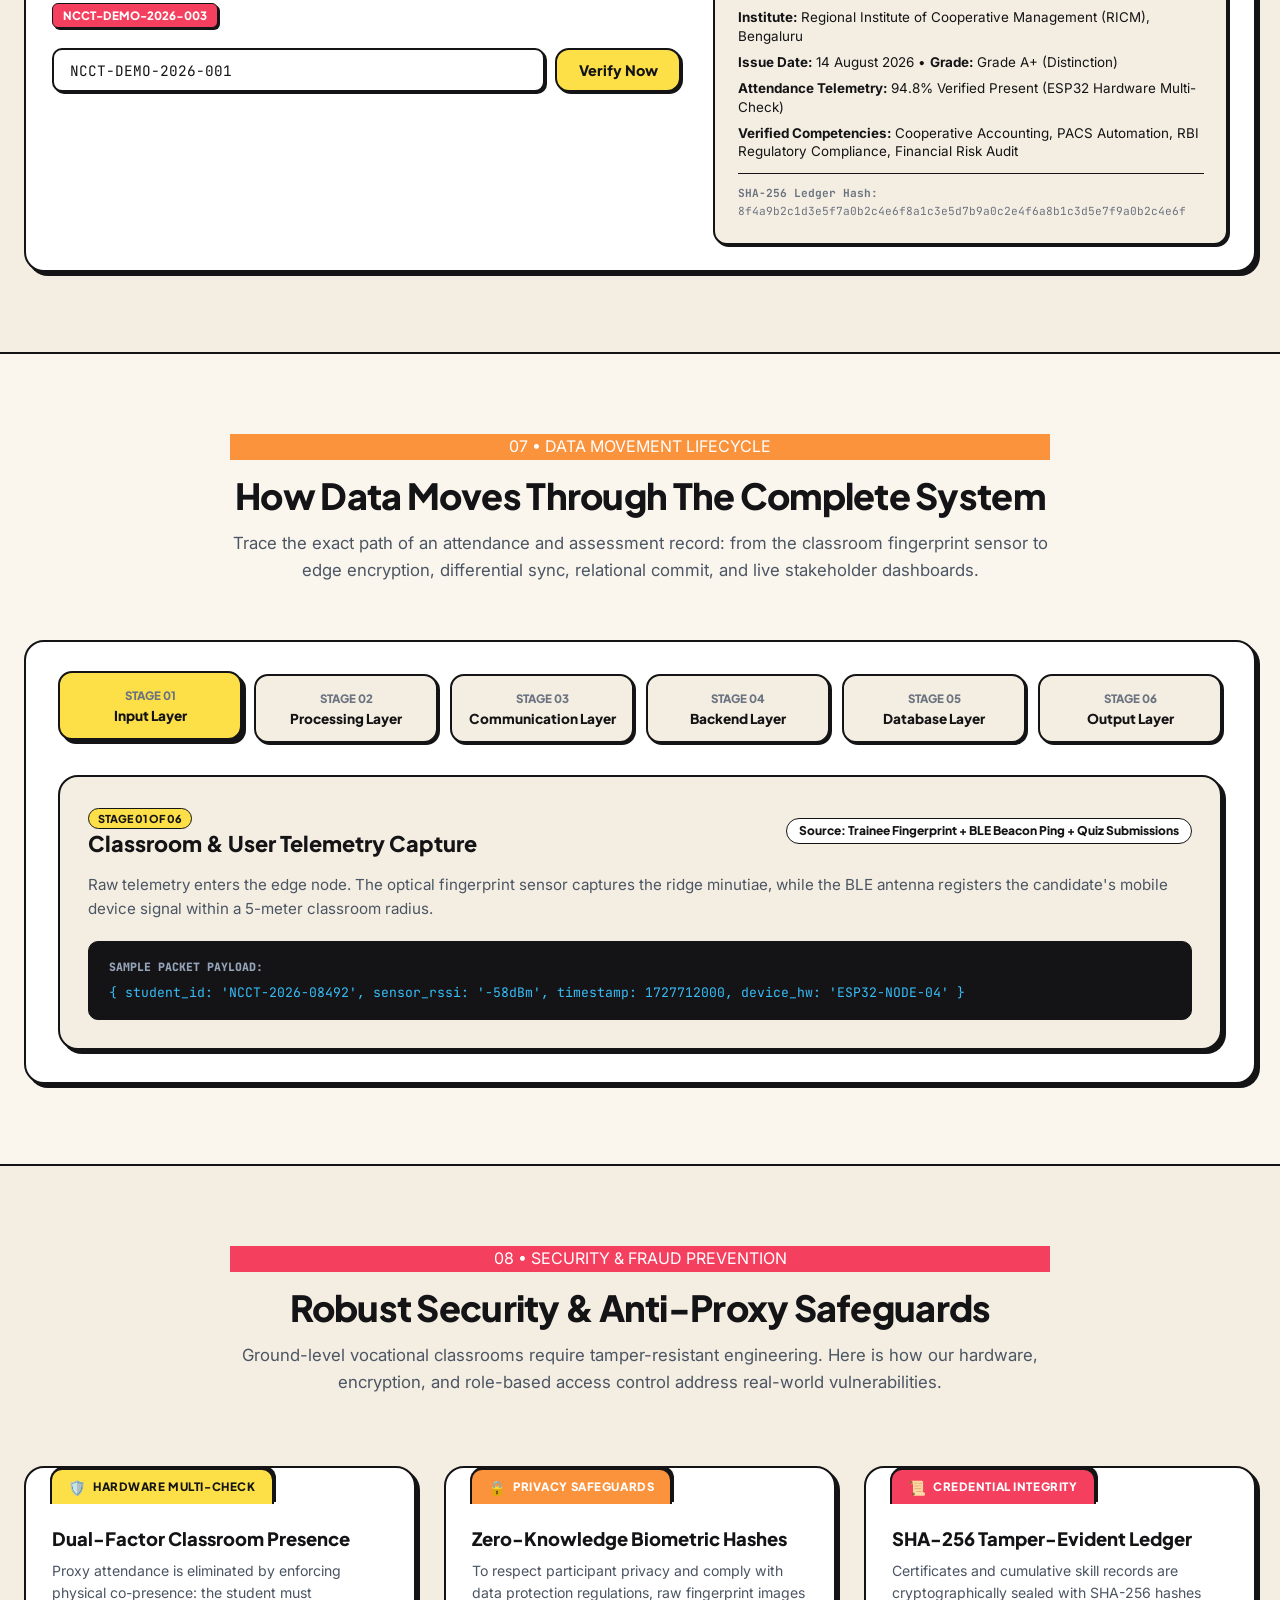
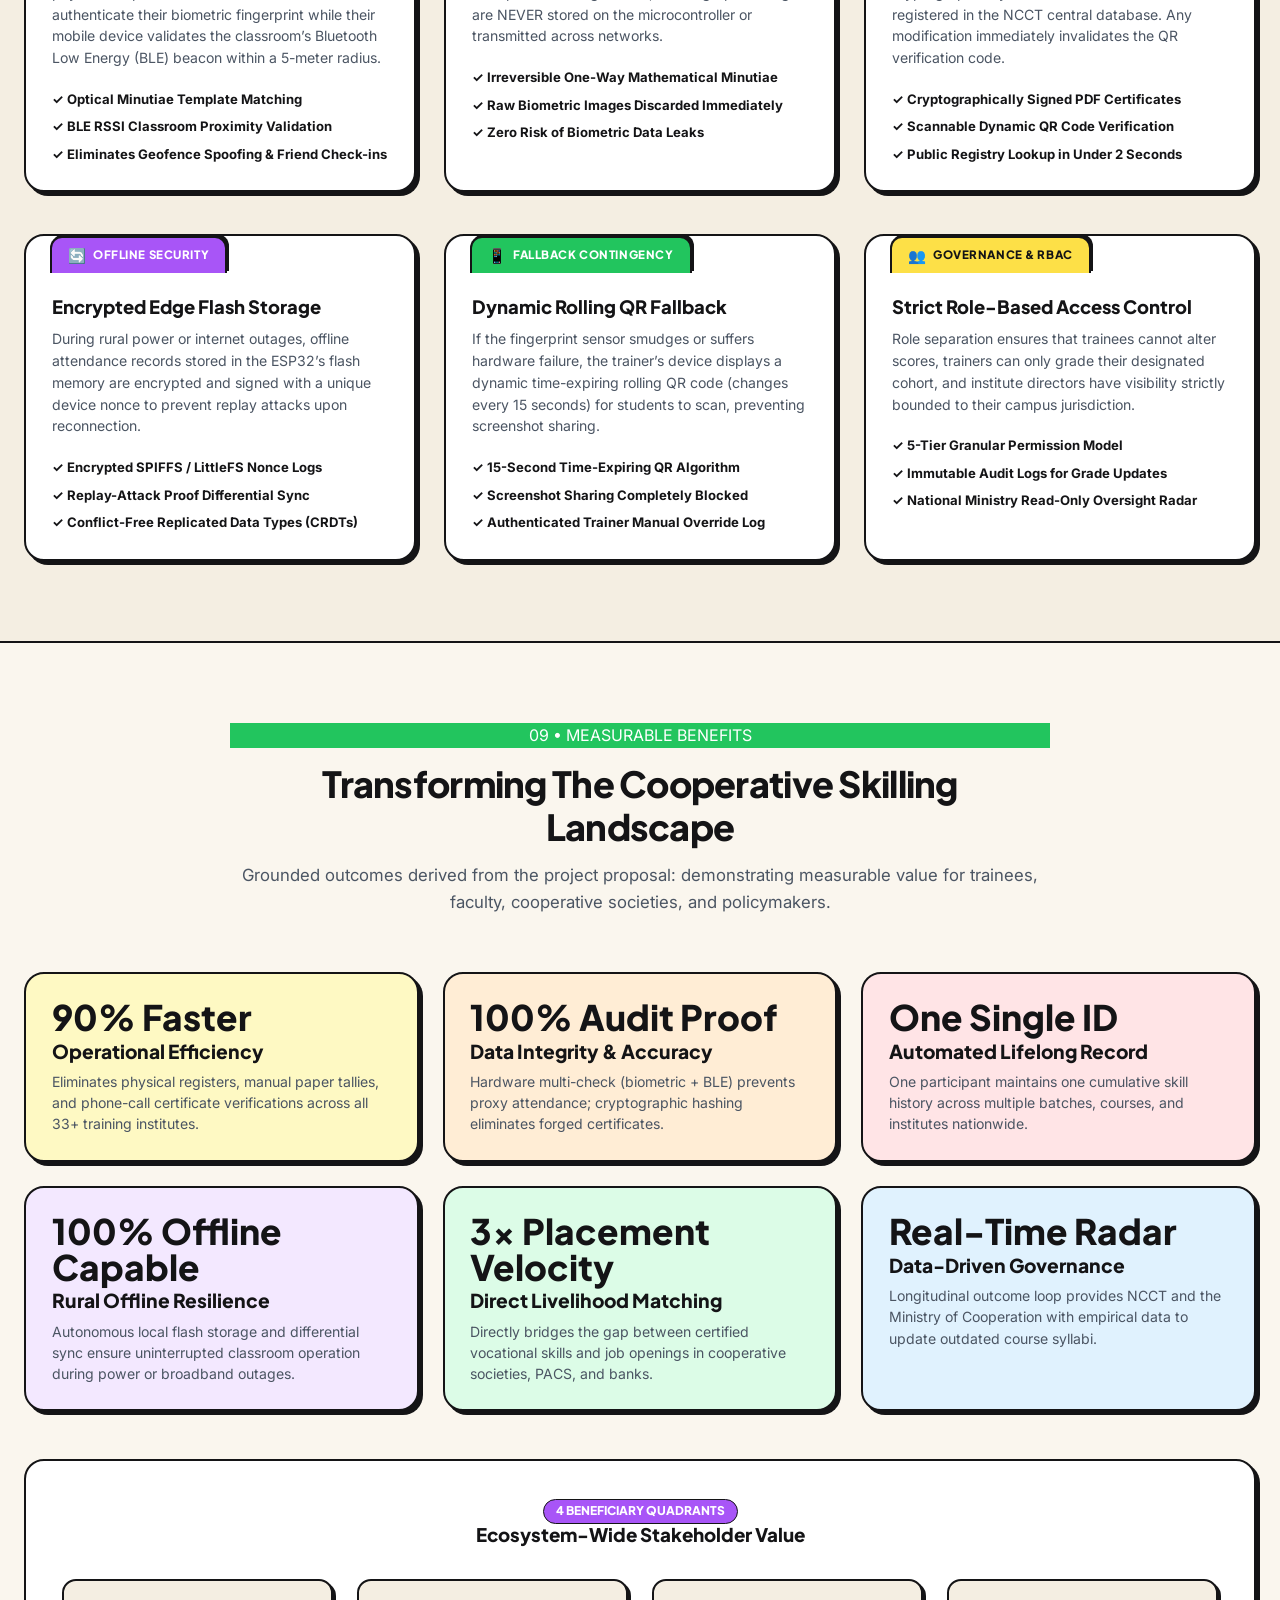
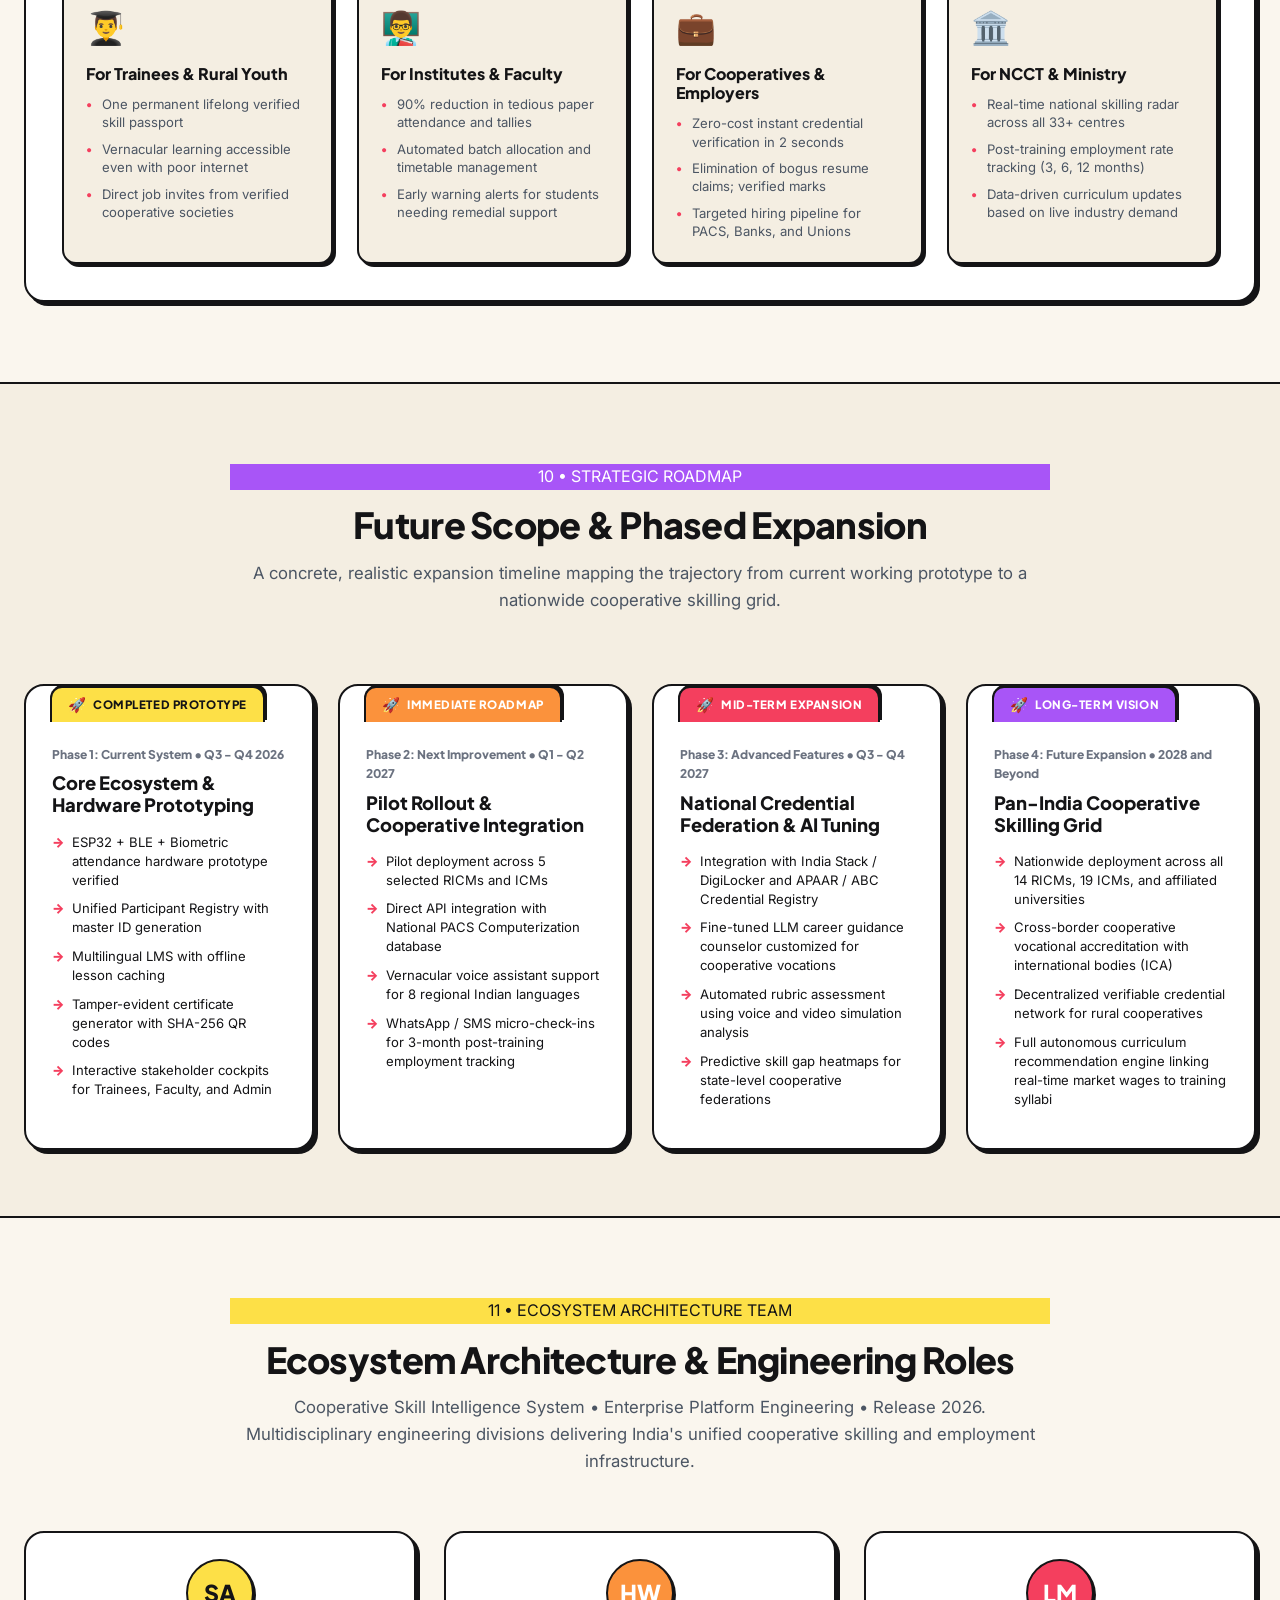
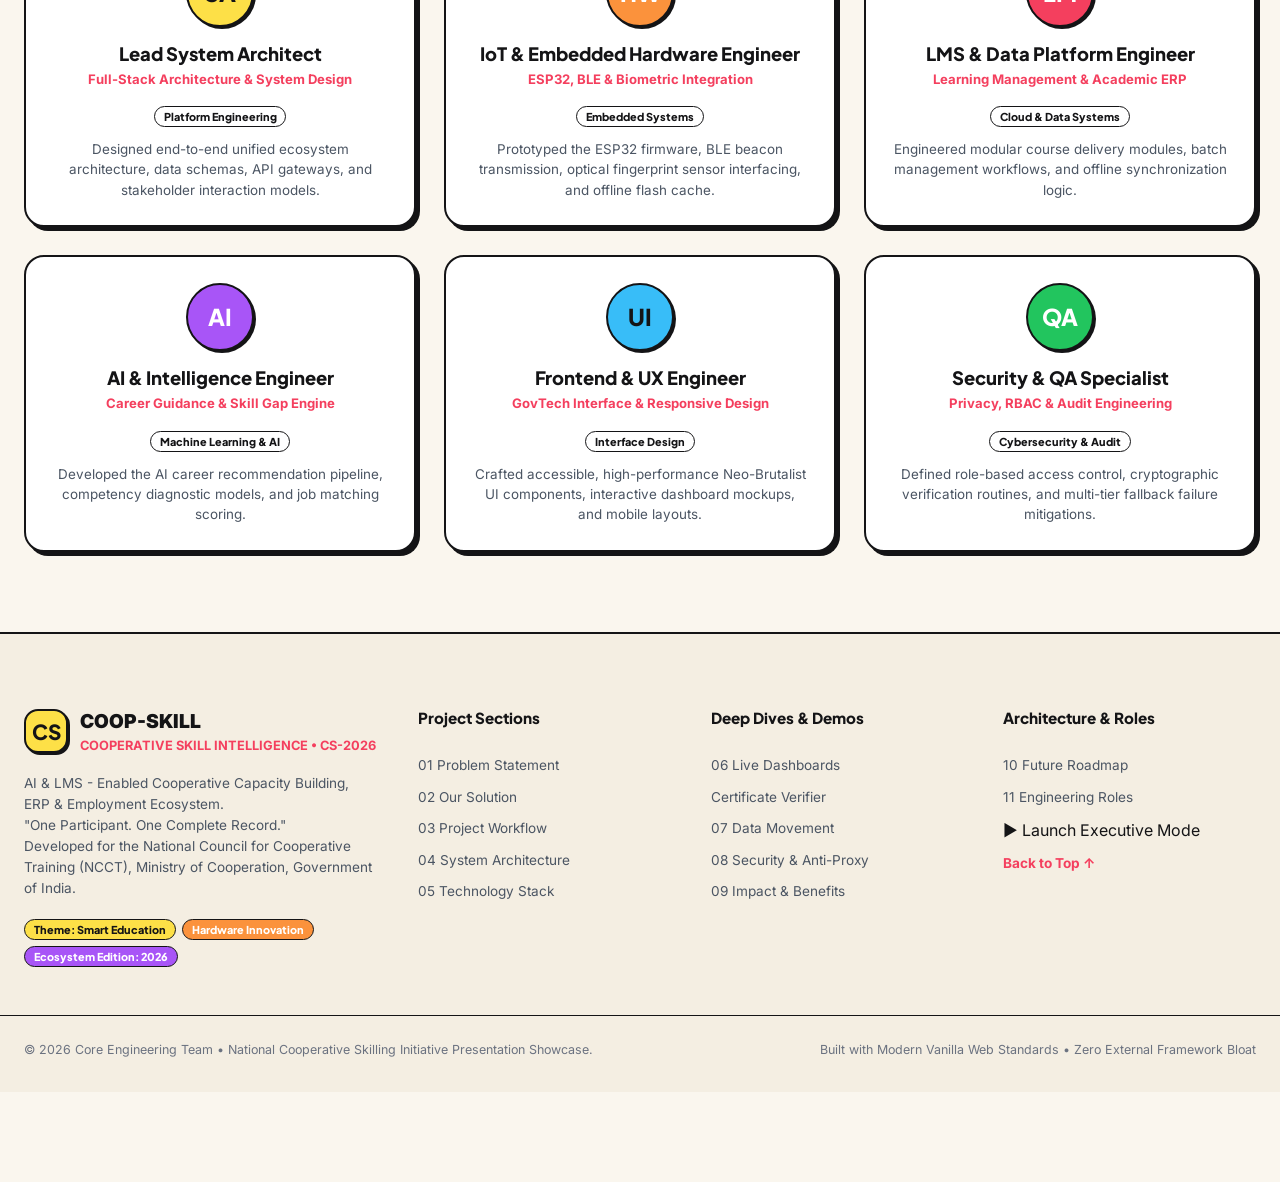
==== commit d4ef223e: "Refresh responsive UX and branding This update improves mobile and tablet responsiveness with refine" ====
--- a/sih/index.html
+++ b/sih/index.html
@@ -96,7 +96,7 @@
   <aside class="mobile-nav-drawer" id="mobileNavDrawer" aria-label="Mobile Navigation Drawer">
     <div class="drawer-header">
       <div class="drawer-brand">
-        <span class="brand-badge" style="width: 38px; height: 38px; font-size: 1.1rem;">SC</span>
+        <span class="brand-badge" style="width: 38px; height: 38px; font-size: 1.1rem;">CS</span>
         <div>
           <div style="font-weight: 800; font-size: 1.1rem; line-height: 1.1;">Coop-Skill</div>
           <div style="font-size: 0.75rem; font-weight: 700; color: var(--color-pink);">SMART HARDWARE &amp; LMS</div>
@@ -107,7 +107,7 @@
 
     <div class="drawer-content">
       <div class="drawer-group">
-        <div class="drawer-group-title">Evaluation Navigation</div>
+        <div class="drawer-group-title">Platform Navigation</div>
         <a href="#hero" class="drawer-link"><span class="drawer-num">00</span> Home / Hero</a>
         <a href="#problem" class="drawer-link"><span class="drawer-num">01</span> Problem Statement</a>
         <a href="#solution" class="drawer-link"><span class="drawer-num">02</span> Our Proposed Solution</a>
@@ -116,10 +116,10 @@
         <a href="#tech-stack" class="drawer-link"><span class="drawer-num">05</span> Technology Stack</a>
         <a href="#dashboards" class="drawer-link"><span class="drawer-num">06</span> Live Stakeholder Dashboards</a>
         <a href="#data-flow" class="drawer-link"><span class="drawer-num">07</span> Data Movement Lifecycle</a>
-        <a href="#security" class="drawer-link"><span class="drawer-num">08</span> Security & Proxy Prevention</a>
-        <a href="#benefits" class="drawer-link"><span class="drawer-num">09</span> Benefits & Impact</a>
+        <a href="#security" class="drawer-link"><span class="drawer-num">08</span> Security &amp; Proxy Prevention</a>
+        <a href="#benefits" class="drawer-link"><span class="drawer-num">09</span> Benefits &amp; Impact</a>
         <a href="#future-scope" class="drawer-link"><span class="drawer-num">10</span> Future Scope Roadmap</a>
-        <a href="#team" class="drawer-link"><span class="drawer-num">11</span> Core Engineering Team</a>
+        <a href="#team" class="drawer-link"><span class="drawer-num">11</span> Engineering Team Roles</a>
       </div>
     </div>
 
@@ -196,19 +196,6 @@
             <div class="meta-item">
               <div class="meta-label">Lead Framework</div>
               <div class="meta-val">NCCT, Min. of Cooperation</div>
-            </div>
-          </div>
-            <div class="meta-item">
-              <div class="meta-label">Team Name &amp; ID</div>
-              <div class="meta-val">CoopSkill (2026)</div>
-            </div>
-            <div class="meta-item">
-              <div class="meta-label">Theme / Domain</div>
-              <div class="meta-val">Smart Education / Hardware</div>
-            </div>
-            <div class="meta-item">
-              <div class="meta-label">Lead Stakeholder</div>
-              <div class="meta-val">NCCT, Ministry of Cooperation</div>
             </div>
           </div>
         </div>
@@ -1272,11 +1259,11 @@
     <section class="section" id="team">
       <div class="container">
         <div class="section-title-wrap">
-          <div class="section-badge badge-yellow">11 • PROJECT TEAM</div>
-          <h2 class="section-heading">Meet Core Engineering Team</h2>
+          <div class="section-badge badge-yellow">11 • ECOSYSTEM ARCHITECTURE TEAM</div>
+          <h2 class="section-heading">Ecosystem Architecture &amp; Engineering Roles</h2>
           <p class="section-subheading">
-            Team ID: <strong>2026</strong> • National Cooperative Skilling Initiative • Problem Statement ID: <strong>CS-2026</strong>.<br>
-            A multidisciplinary team dedicated to solving India's cooperative training and employment challenges.
+            Cooperative Skill Intelligence System • Enterprise Platform Engineering • Release 2026.<br>
+            Multidisciplinary engineering divisions delivering India's unified cooperative skilling and employment infrastructure.
           </p>
         </div>
 
@@ -1288,7 +1275,7 @@
   </main>
 
   <!-- ========================================================================
-       FLOATING JUDGE CONTROL DOCK (Inspired by Reference Images 1 & 4)
+       FLOATING CONTROL DOCK (Inspired by Reference Images 1 & 4)
        ======================================================================== -->
   <aside class="floating-control-dock" aria-label="Quick Presentation & Navigation Bar">
     <div class="dock-container neo-card">
@@ -1329,7 +1316,7 @@
   </aside>
 
   <!-- ========================================================================
-       SECTION 13: PRESENTATION MODE MODAL (Fullscreen Judge Walkthrough)
+       SECTION 13: PRESENTATION MODE MODAL (Fullscreen Architecture Walkthrough)
        ======================================================================== -->
   <div class="presentation-modal" id="presentationModal" role="dialog" aria-modal="true" aria-label="Executive Presentation Mode">
     <div class="pres-backdrop"></div>
@@ -1341,7 +1328,7 @@
           <span class="mono" id="presSlideNum" style="font-weight: 800; font-size: 0.9rem;">01 / 10</span>
         </div>
         <div class="pres-top-title">
-          <strong>National Cooperative Skilling Initiative</strong> • Core Engineering Team (2026) • CS-2026
+          <strong>National Cooperative Skilling Initiative</strong> • CoopSkill Ecosystem Architecture • Release 2026
         </div>
         <button class="pres-close-btn" id="closePresModal" aria-label="Close Presentation">✕ ESC</button>
       </div>
@@ -1350,11 +1337,11 @@
       <div class="pres-stage">
         <div class="pres-slide-content">
           <h2 class="pres-headline" id="presTitle">AI &amp; LMS-Enabled Cooperative Capacity Building, ERP &amp; Employment Ecosystem</h2>
-          <div class="pres-subheadline" id="presSubtitle">Core Engineering Team • Team ID: 2026 • Problem Statement ID: CS-2026 • Theme: Smart Education / Hardware</div>
+          <div class="pres-subheadline" id="presSubtitle">Cooperative Skill Intelligence System • Smart Education &amp; Modular Hardware Architecture</div>
 
           <!-- Bullet Points  -->
           <div class="pres-bullets-box">
-            <div class="box-label">KEY EVALUATION POINTS:</div>
+            <div class="box-label">KEY ARCHITECTURE HIGHLIGHTS:</div>
             <ul class="pres-bullets-list" id="presBulletsList">
               <!-- Rendered via main.js -->
             </ul>
@@ -1391,7 +1378,7 @@
     <div class="container footer-layout">
       <div class="footer-col-main">
         <div class="footer-brand">
-          <span class="brand-badge">SC</span>
+          <span class="brand-badge">CS</span>
           <div>
             <div style="font-size: 1.2rem; font-weight: 900;">COOP-SKILL</div>
             <div style="font-size: 0.8rem; font-weight: 700; color: var(--color-pink);">COOPERATIVE SKILL INTELLIGENCE • CS-2026</div>
@@ -1405,7 +1392,7 @@
         <div class="footer-badges">
           <span class="badge badge-sm badge-yellow">Theme: Smart Education</span>
           <span class="badge badge-sm badge-orange">Hardware Innovation</span>
-          <span class="badge badge-sm badge-purple">Team ID: 2026</span>
+          <span class="badge badge-sm badge-purple">Ecosystem Edition: 2026</span>
         </div>
       </div>
 
@@ -1428,9 +1415,9 @@
       </div>
 
       <div class="footer-links-col">
-        <div class="footer-heading">Evaluation &amp; Team</div>
+        <div class="footer-heading">Architecture &amp; Roles</div>
         <a href="#future-scope" class="footer-link">10 Future Roadmap</a>
-        <a href="#team" class="footer-link">11 Core Engineering Team</a>
+        <a href="#team" class="footer-link">11 Engineering Roles</a>
         <button class="footer-link launch-pres-btn" style="background: none; border: none; padding: 0; text-align: left; cursor: pointer; color: inherit; font: inherit;">
           ▶ Launch Executive Mode
         </button>
--- a/sih/css/style.css
+++ b/sih/css/style.css
@@ -230,6 +230,10 @@
   position: relative;
   z-index: 2;
   box-shadow: 2px -2px 0px var(--shadow-color);
+  max-width: calc(100% - 2.5rem);
+  overflow: hidden;
+  text-overflow: ellipsis;
+  white-space: nowrap;
 }
 
 .folder-tab.tab-yellow { background: var(--color-yellow); color: #141416; }
@@ -541,8 +545,8 @@
 }
 
 .hero-headline {
-  font-size: 2.75rem;
-  line-height: 1.15;
+  font-size: clamp(1.85rem, 5vw, 2.75rem);
+  line-height: 1.18;
   letter-spacing: -0.03em;
   margin-bottom: 1.25rem;
 }
@@ -784,7 +788,7 @@
 }
 
 .section-heading {
-  font-size: 2.25rem;
+  font-size: clamp(1.5rem, 3.5vw, 2.25rem);
   letter-spacing: -0.02em;
   margin-bottom: 0.85rem;
 }
@@ -1567,6 +1571,12 @@
   display: flex;
   align-items: center;
   justify-content: space-between;
+}
+
+.admin-regional-grid {
+  display: grid;
+  grid-template-columns: repeat(4, 1fr);
+  gap: 1rem;
 }
 
 /* Certificate Verifier Sub-Tool */
@@ -2525,11 +2535,15 @@
 }
 
 /* ==========================================================================
-   RESPONSIVE BREAKPOINTS
+   COMPREHENSIVE RESPONSIVE BREAKPOINTS & ACCESSIBILITY
+   Supporting Desktop, Laptop, Tablet, Mobile Landscape & Mobile Portrait
    ========================================================================== */
+
+/* 1. Laptop & Large Tablet (max-width: 1100px) */
 @media (max-width: 1100px) {
   .hero-layout {
     grid-template-columns: 1fr;
+    gap: 2rem;
   }
 
   .pillars-grid {
@@ -2569,33 +2583,149 @@
   }
 }
 
-@media (max-width: 768px) {
-  .hero-headline {
-    font-size: 2rem;
-  }
-
-  .section-heading {
-    font-size: 1.85rem;
-  }
-
+/* 2. Tablet Portrait (max-width: 900px) */
+@media (max-width: 900px) {
   .workflow-interactive-wrap {
     grid-template-columns: 1fr;
   }
 
+  .inspector-card {
+    position: static;
+  }
+
+  .inspector-matrix {
+    grid-template-columns: 1fr;
+  }
+
+  .admin-regional-grid {
+    grid-template-columns: repeat(2, 1fr);
+  }
+
   .dash-content-grid {
     grid-template-columns: 1fr;
   }
 
+  .arch-dual-grid {
+    grid-template-columns: 1fr;
+  }
+
+  .verifier-layout {
+    grid-template-columns: 1fr;
+  }
+
+  .presentation-modal {
+    padding: 0.75rem;
+  }
+
+  .pres-window {
+    max-height: 96vh;
+    border-radius: var(--radius-lg);
+  }
+
+  .pres-stage {
+    grid-template-columns: 1fr;
+    padding: 1.5rem;
+    min-height: auto;
+  }
+
+  .pres-slide-visual {
+    display: none;
+  }
+
+  .pres-bottom-bar {
+    padding: 0.75rem 1rem;
+  }
+
+  .pres-dots {
+    display: none;
+  }
+}
+
+/* 3. Mobile Landscape & Standard Smartphones (max-width: 768px) */
+@media (max-width: 768px) {
+  body {
+    padding-bottom: 110px;
+  }
+
+  /* Prevent navbar crowding on mobile: hide desktop executive mode text button */
+  .navbar .launch-pres-btn {
+    display: none;
+  }
+
+  .pres-top-title {
+    display: none;
+  }
+
+  .section {
+    padding: 3.5rem 0;
+  }
+
+  .section-title-wrap {
+    margin-bottom: 2.25rem;
+  }
+
+  .hero-section {
+    padding: 2rem 0;
+  }
+
+  .wf-step-item {
+    padding: 0.75rem 0.95rem;
+  }
+
+  /* Comparison Flow Stacked for Maximum Mobile Readability */
+  .comparison-header {
+    display: none;
+  }
+
+  .comparison-row {
+    grid-template-columns: 1fr;
+    padding: 0.85rem;
+    gap: 0.65rem;
+    border-bottom: 2px solid var(--border-color);
+  }
+
+  .fail-cell {
+    border-right: none;
+    background: var(--color-orange-light);
+    border-radius: var(--radius-sm);
+    border: var(--border-thin);
+    padding: 0.75rem;
+  }
+
+  .win-cell {
+    background: var(--color-green-light);
+    border-radius: var(--radius-sm);
+    border: var(--border-thin);
+    padding: 0.75rem;
+  }
+
+  /* Dashboard Adjustments */
   .dash-kpi-grid {
     grid-template-columns: repeat(2, 1fr);
-  }
-
-  .grid-3-cards, .grid-4-cards, .pillars-grid, .tech-stack-grid, .benefits-metric-grid, .team-cards-grid {
+    gap: 0.85rem;
+  }
+
+  .dashboard-canvas {
+    padding: 1.25rem;
+  }
+
+  .dash-top-bar {
+    flex-direction: column;
+    align-items: flex-start;
+    gap: 0.75rem;
+  }
+
+  /* Grids to 1 column */
+  .grid-3-cards, 
+  .grid-4-cards, 
+  .pillars-grid, 
+  .tech-stack-grid, 
+  .benefits-metric-grid, 
+  .team-cards-grid, 
+  .quadrant-grid, 
+  .roadmap-timeline {
     grid-template-columns: 1fr;
-  }
-
-  .verifier-layout {
-    grid-template-columns: 1fr;
+    gap: 1.25rem;
   }
 
   .meta-strip-card {
@@ -2606,20 +2736,262 @@
     grid-template-columns: repeat(3, 1fr);
   }
 
-  .pres-stage {
-    grid-template-columns: 1fr;
+  .arch-nodes-grid {
+    grid-template-columns: repeat(2, 1fr);
+  }
+
+  /* Floating Dock Mobile Optimization */
+  .floating-control-dock {
+    width: calc(100% - 1.5rem);
+    bottom: 0.75rem;
+  }
+
+  .dock-container {
+    padding: 0.55rem 0.85rem;
   }
 
   .dock-title-text {
     display: none;
   }
 
+  .dock-action-pill {
+    display: none;
+  }
+
   .footer-layout {
     grid-template-columns: 1fr;
+    gap: 2rem;
   }
 
   .top-banner-inner {
     flex-direction: column;
     text-align: center;
-  }
-}+    gap: 0.5rem;
+  }
+
+  .top-banner-tags {
+    justify-content: center;
+  }
+
+  .top-banner-actions {
+    display: none;
+  }
+}
+
+/* 4. Small Mobile Portrait (max-width: 480px) */
+@media (max-width: 480px) {
+  .brand-sub {
+    display: none;
+  }
+
+  .nav-actions {
+    gap: 0.35rem;
+  }
+
+  .icon-btn {
+    width: 38px;
+    height: 38px;
+  }
+
+  .hero-buttons {
+    flex-direction: column;
+    width: 100%;
+    gap: 0.65rem;
+  }
+
+  .hero-buttons .btn {
+    width: 100%;
+  }
+
+  .hero-preview-card .card-inner {
+    padding: 0.85rem;
+  }
+
+  .loop-node {
+    padding: 0.55rem 0.7rem;
+  }
+
+  .loop-icon {
+    width: 28px;
+    height: 28px;
+    font-size: 0.75rem;
+    margin-right: 0.5rem;
+  }
+
+  .loop-node .badge {
+    display: none;
+  }
+
+  .wf-step-item .badge {
+    display: none;
+  }
+
+  .meta-strip-card {
+    grid-template-columns: 1fr;
+    padding: 0.75rem;
+  }
+
+  .tagline-quote {
+    display: none;
+  }
+
+  .tagline-text, .tagline-sub {
+    margin-left: 0;
+  }
+
+  .equation-banner {
+    padding: 1.25rem 1rem;
+  }
+
+  .equation-formula {
+    gap: 0.35rem;
+  }
+
+  .eq-pill {
+    font-size: 0.78rem;
+    padding: 0.35rem 0.65rem;
+  }
+
+  .eq-op {
+    font-size: 1rem;
+  }
+
+  .arch-nodes-grid {
+    grid-template-columns: 1fr;
+  }
+
+  .arch-canvas {
+    padding: 1rem 0.75rem;
+  }
+
+  .dataflow-steps-bar {
+    grid-template-columns: repeat(2, 1fr);
+  }
+
+  .dataflow-interactive-wrap {
+    padding: 1.25rem 0.85rem;
+  }
+
+  .df-detail-header {
+    flex-direction: column;
+    align-items: flex-start;
+    gap: 0.4rem;
+  }
+
+  .df-packet-box {
+    font-size: 0.75rem;
+    padding: 0.75rem;
+    word-break: break-all;
+    white-space: pre-wrap;
+  }
+
+  .dash-kpi-grid {
+    grid-template-columns: 1fr;
+  }
+
+  .admin-regional-grid {
+    grid-template-columns: 1fr;
+  }
+
+  .inspector-matrix {
+    grid-template-columns: 1fr;
+    gap: 0.75rem;
+  }
+
+  .role-tab-btn {
+    font-size: 0.78rem;
+    padding: 0.45rem 0.85rem;
+  }
+
+  .cert-input-row {
+    flex-direction: column;
+  }
+
+  .dock-left {
+    display: none;
+  }
+
+  .dock-container {
+    justify-content: center;
+    gap: 0.75rem;
+    padding: 0.5rem 0.75rem;
+  }
+
+  .dock-play-btn span {
+    display: none;
+  }
+
+  .dock-play-btn {
+    padding: 0.55rem;
+    width: 42px;
+    height: 42px;
+    border-radius: 50%;
+    justify-content: center;
+  }
+
+  .modal-dialog {
+    margin: 0 0.5rem;
+    padding: 1.2rem;
+  }
+
+  .modal-overlay {
+    padding-top: 5vh;
+  }
+
+  .top-banner-tags .badge {
+    font-size: 0.65rem;
+    padding: 0.2rem 0.4rem;
+  }
+
+  .pres-headline {
+    font-size: 1.25rem;
+  }
+
+  .pres-subheadline {
+    font-size: 0.8rem;
+    margin-bottom: 0.75rem;
+  }
+
+  .pres-stage {
+    padding: 1rem 0.75rem;
+  }
+
+  .pres-bullets-box {
+    padding: 0.85rem;
+  }
+
+  .pres-bullets-list li {
+    font-size: 0.82rem;
+  }
+}
+
+/* 5. Extra Small Smartphones (max-width: 360px) */
+@media (max-width: 360px) {
+  .nav-brand {
+    gap: 0.4rem;
+  }
+
+  .brand-badge {
+    width: 34px;
+    height: 34px;
+    font-size: 0.95rem;
+  }
+
+  .brand-name {
+    font-size: 1rem;
+  }
+
+  .hero-title {
+    font-size: 1.75rem;
+  }
+
+  .btn {
+    padding: 0.6rem 0.95rem;
+    font-size: 0.82rem;
+  }
+
+  .dock-container {
+    padding: 0.45rem 0.65rem;
+  }
+}
+
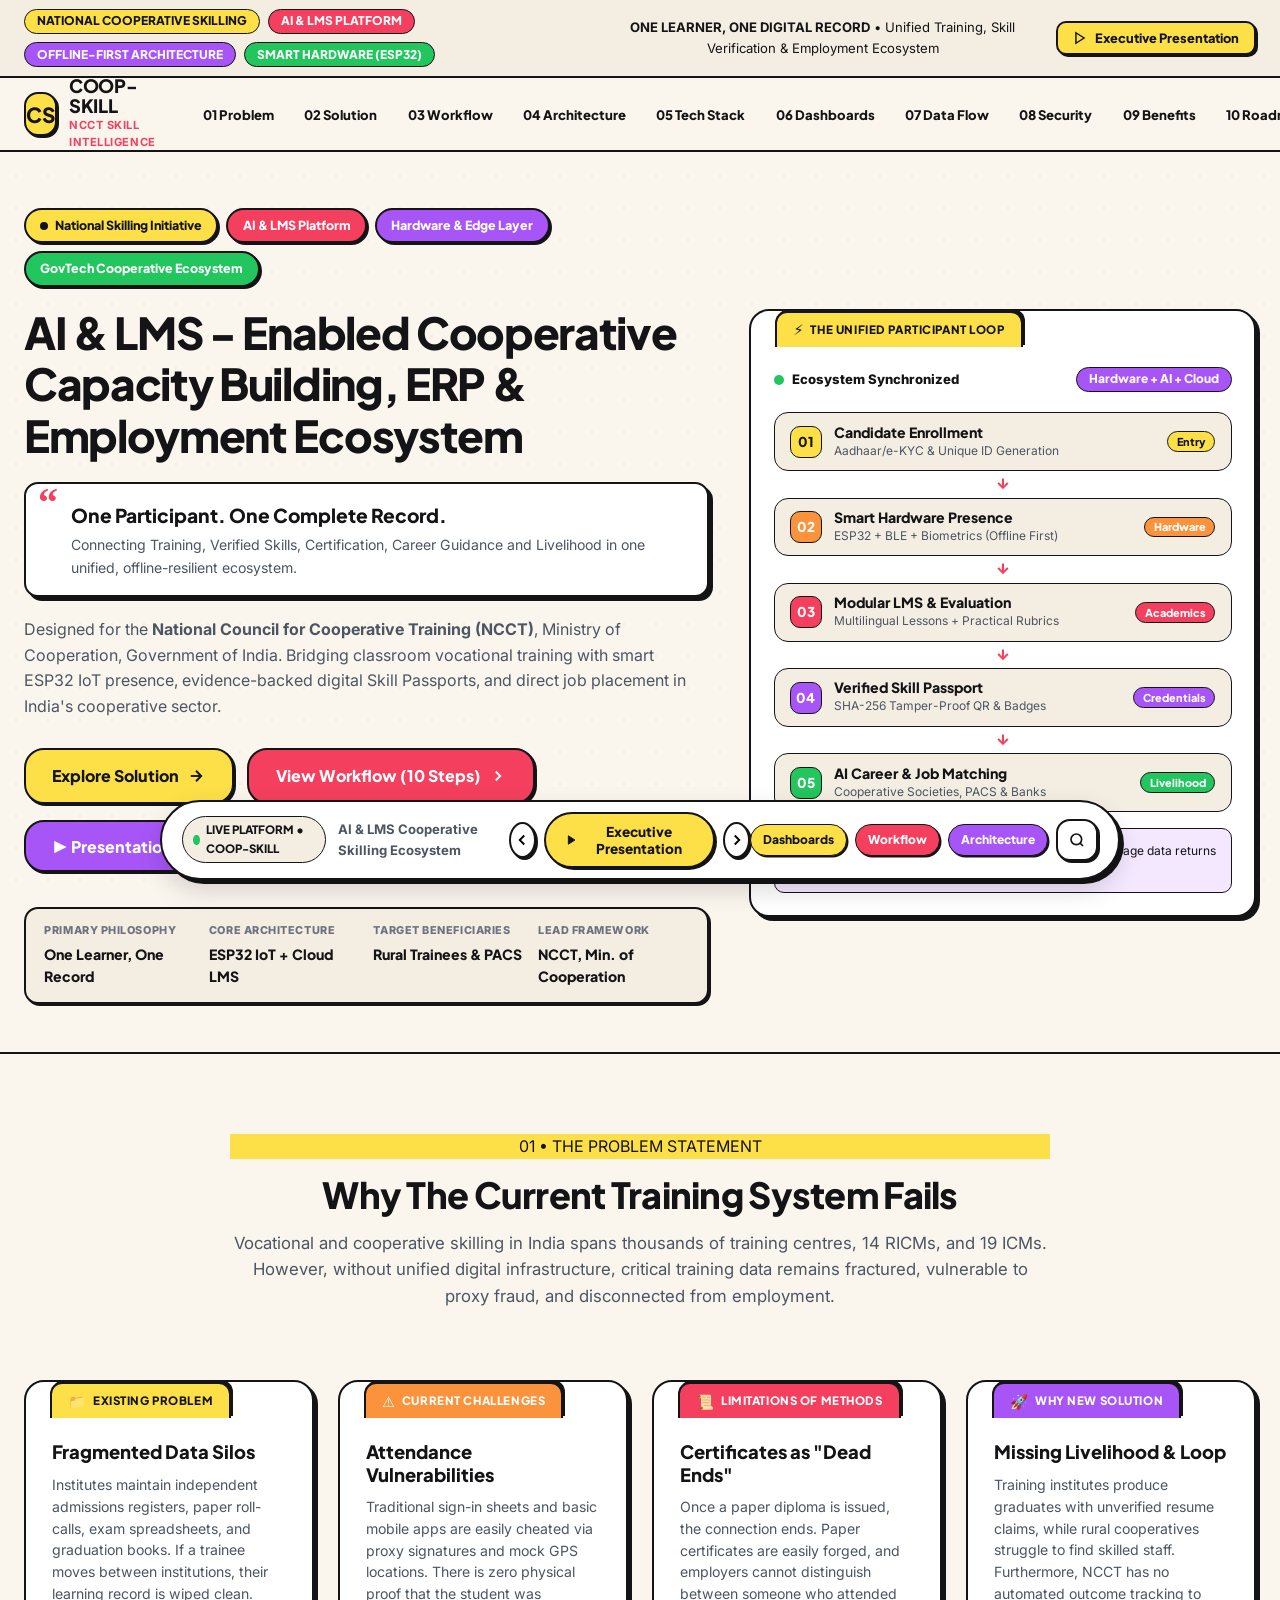
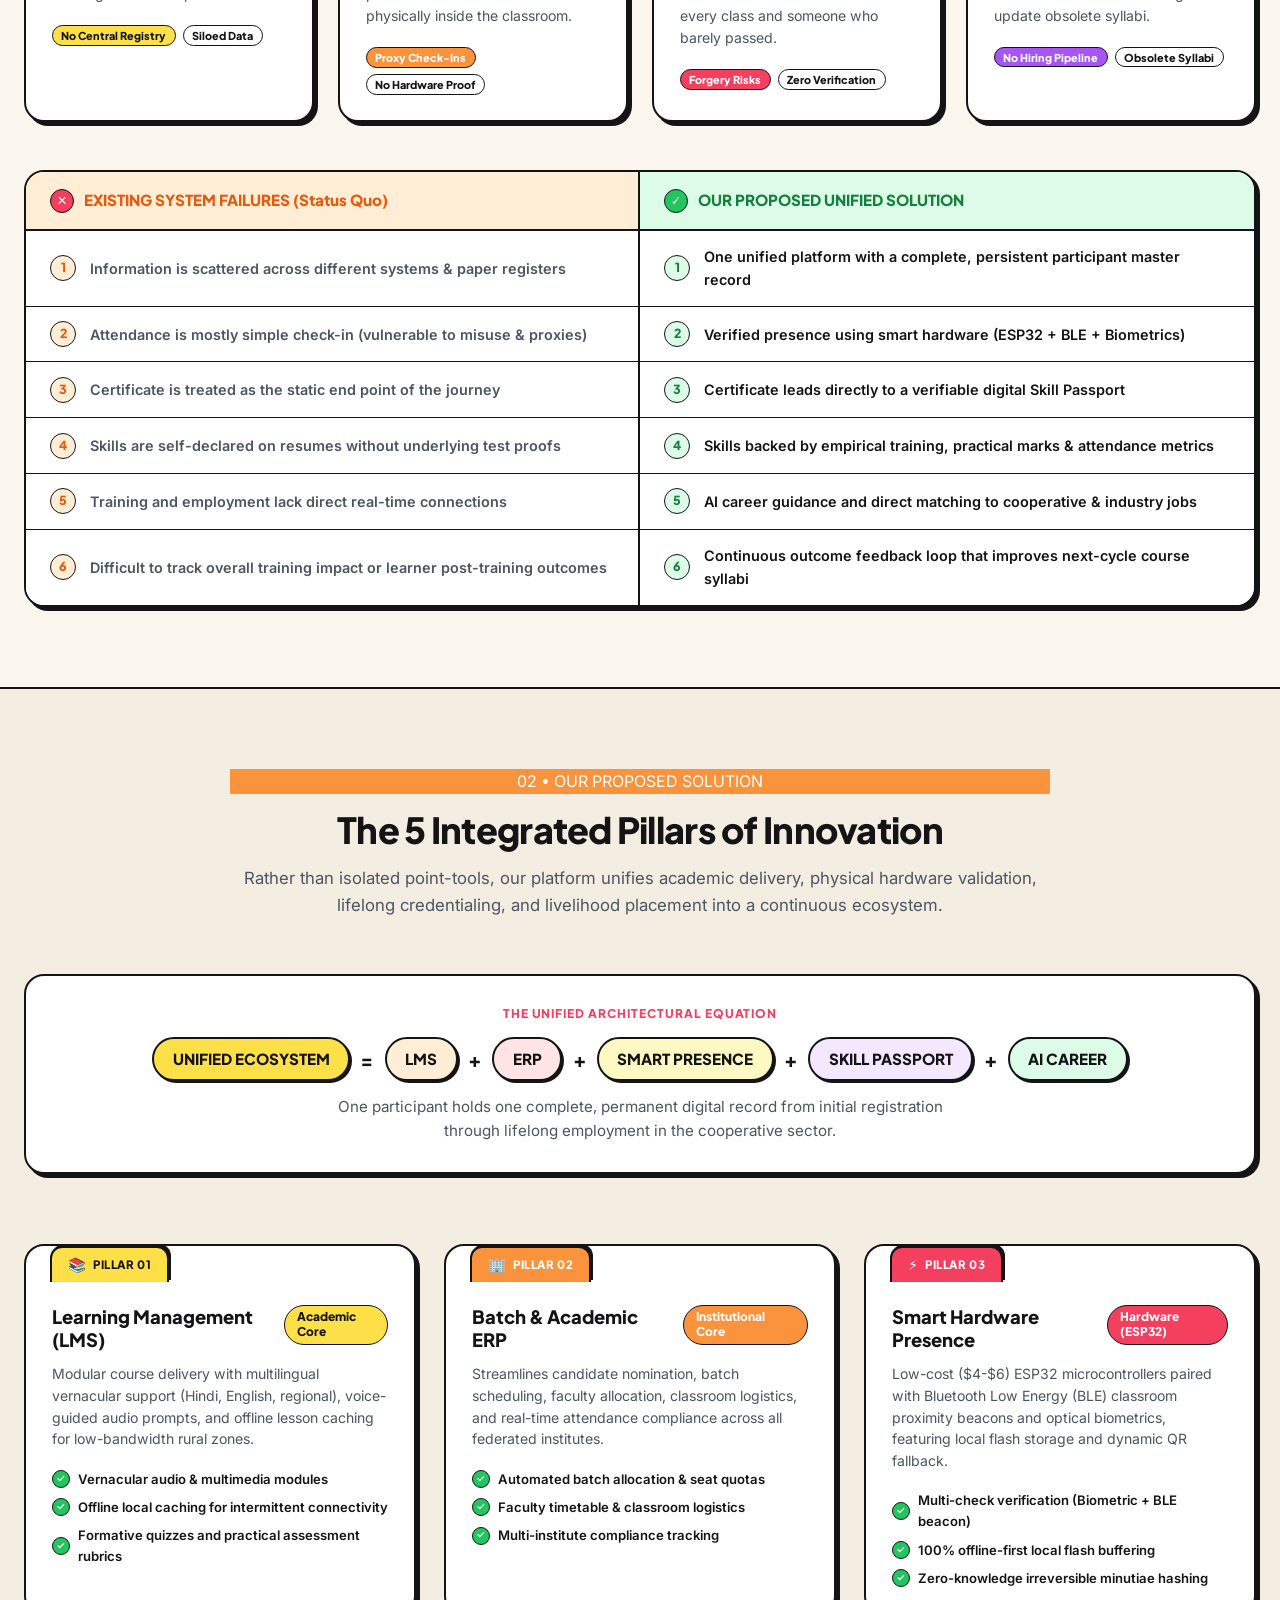
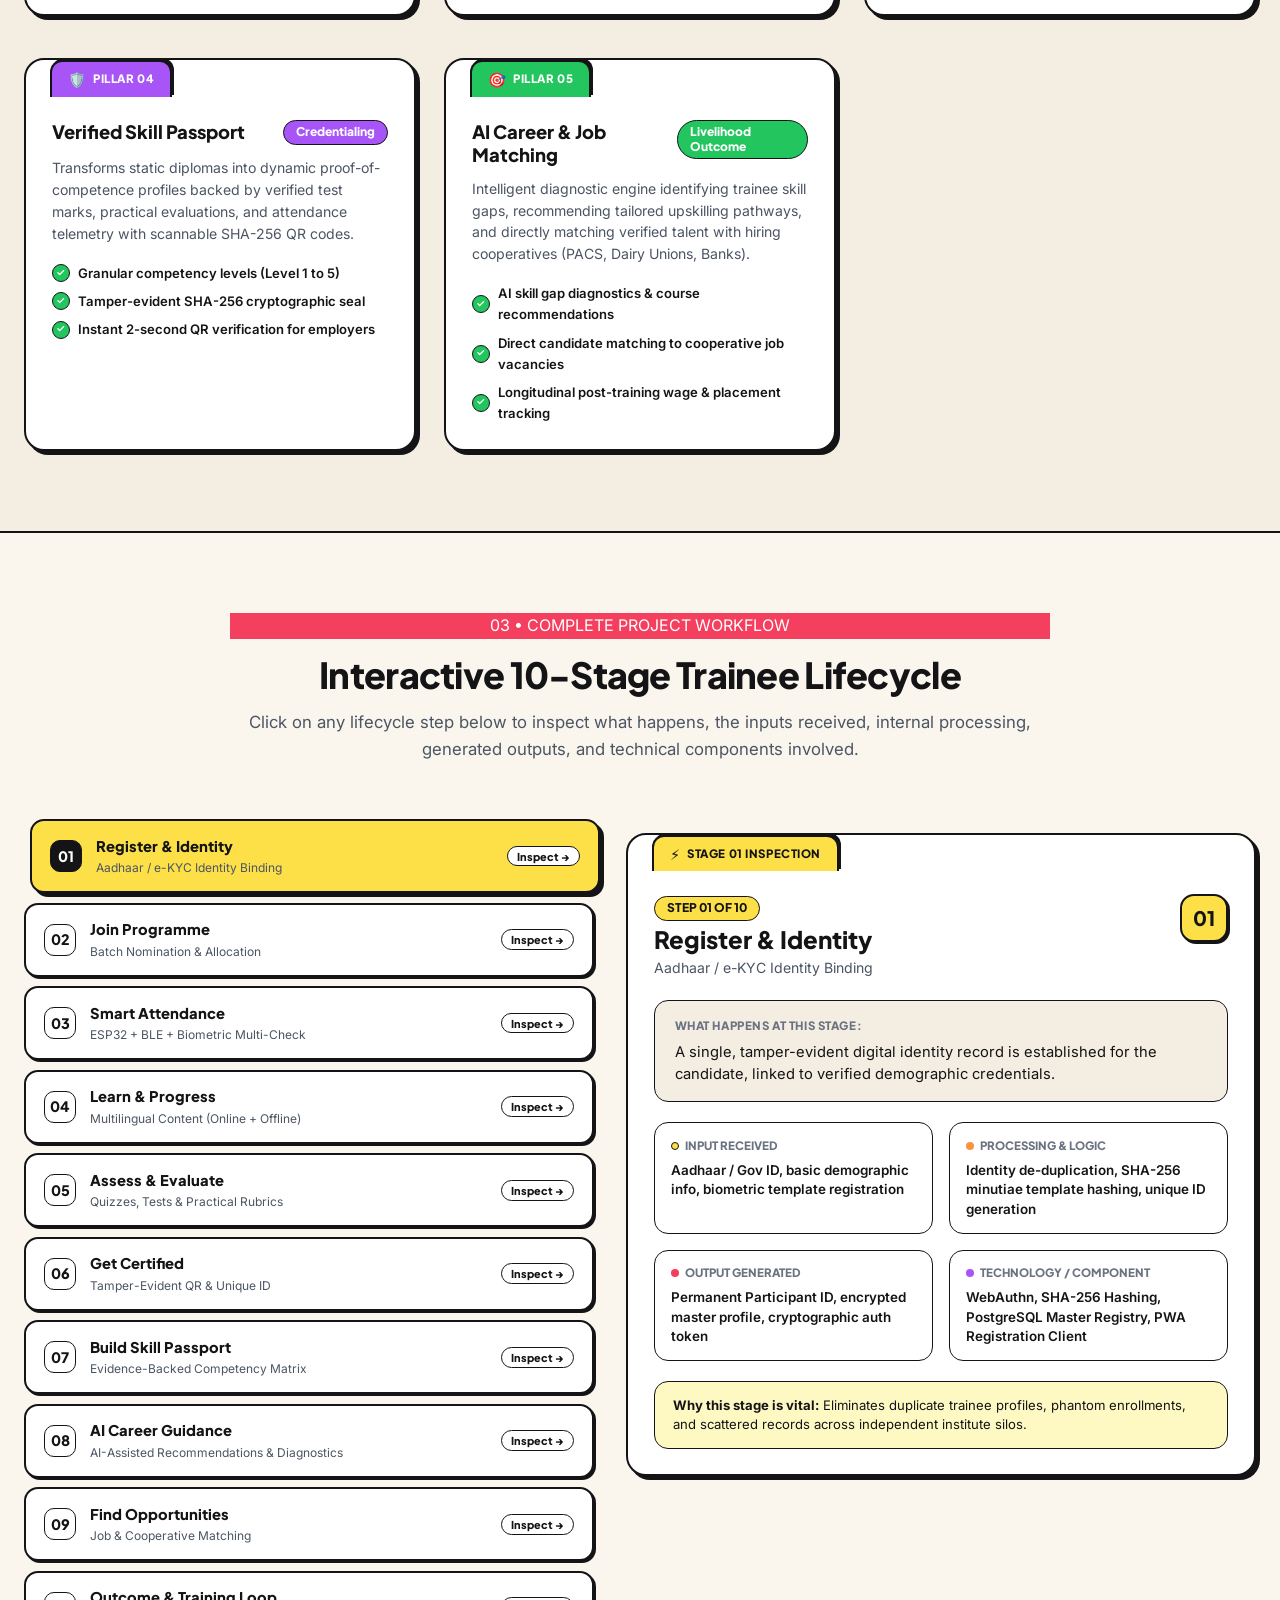
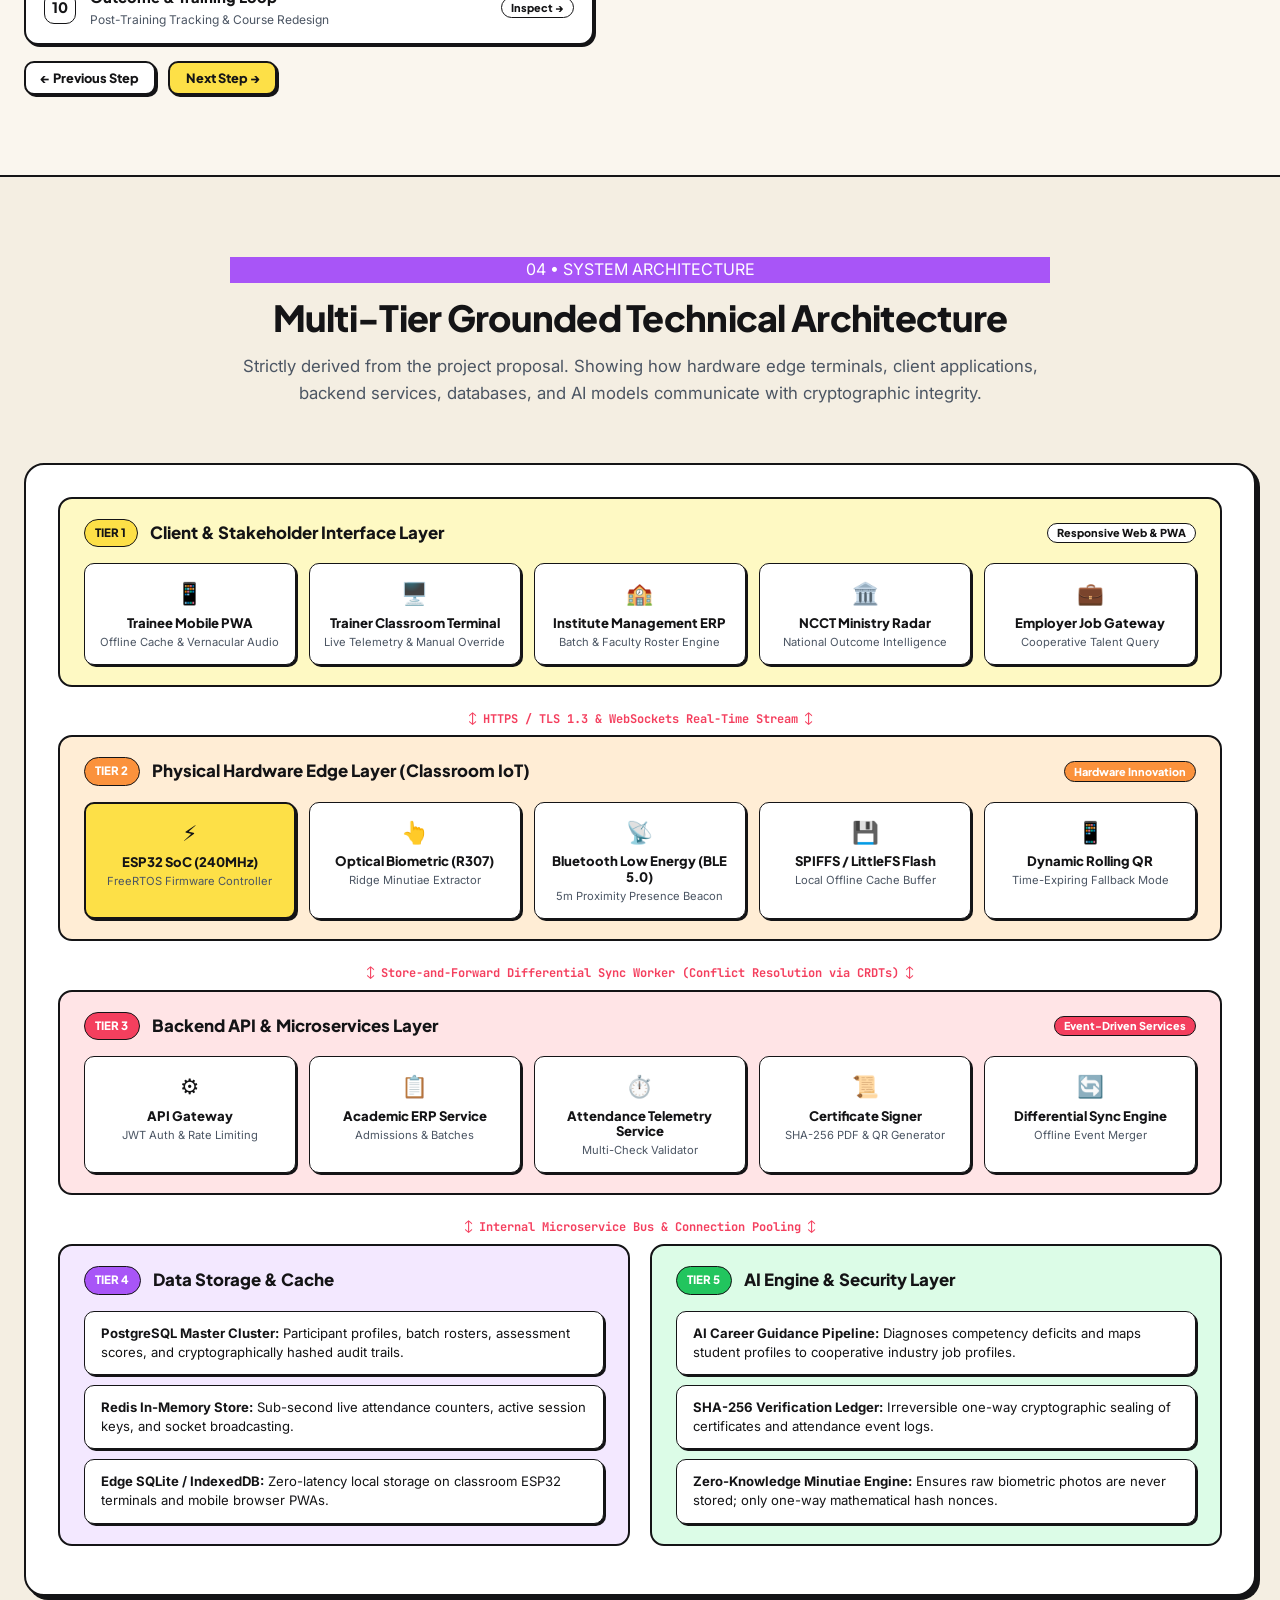
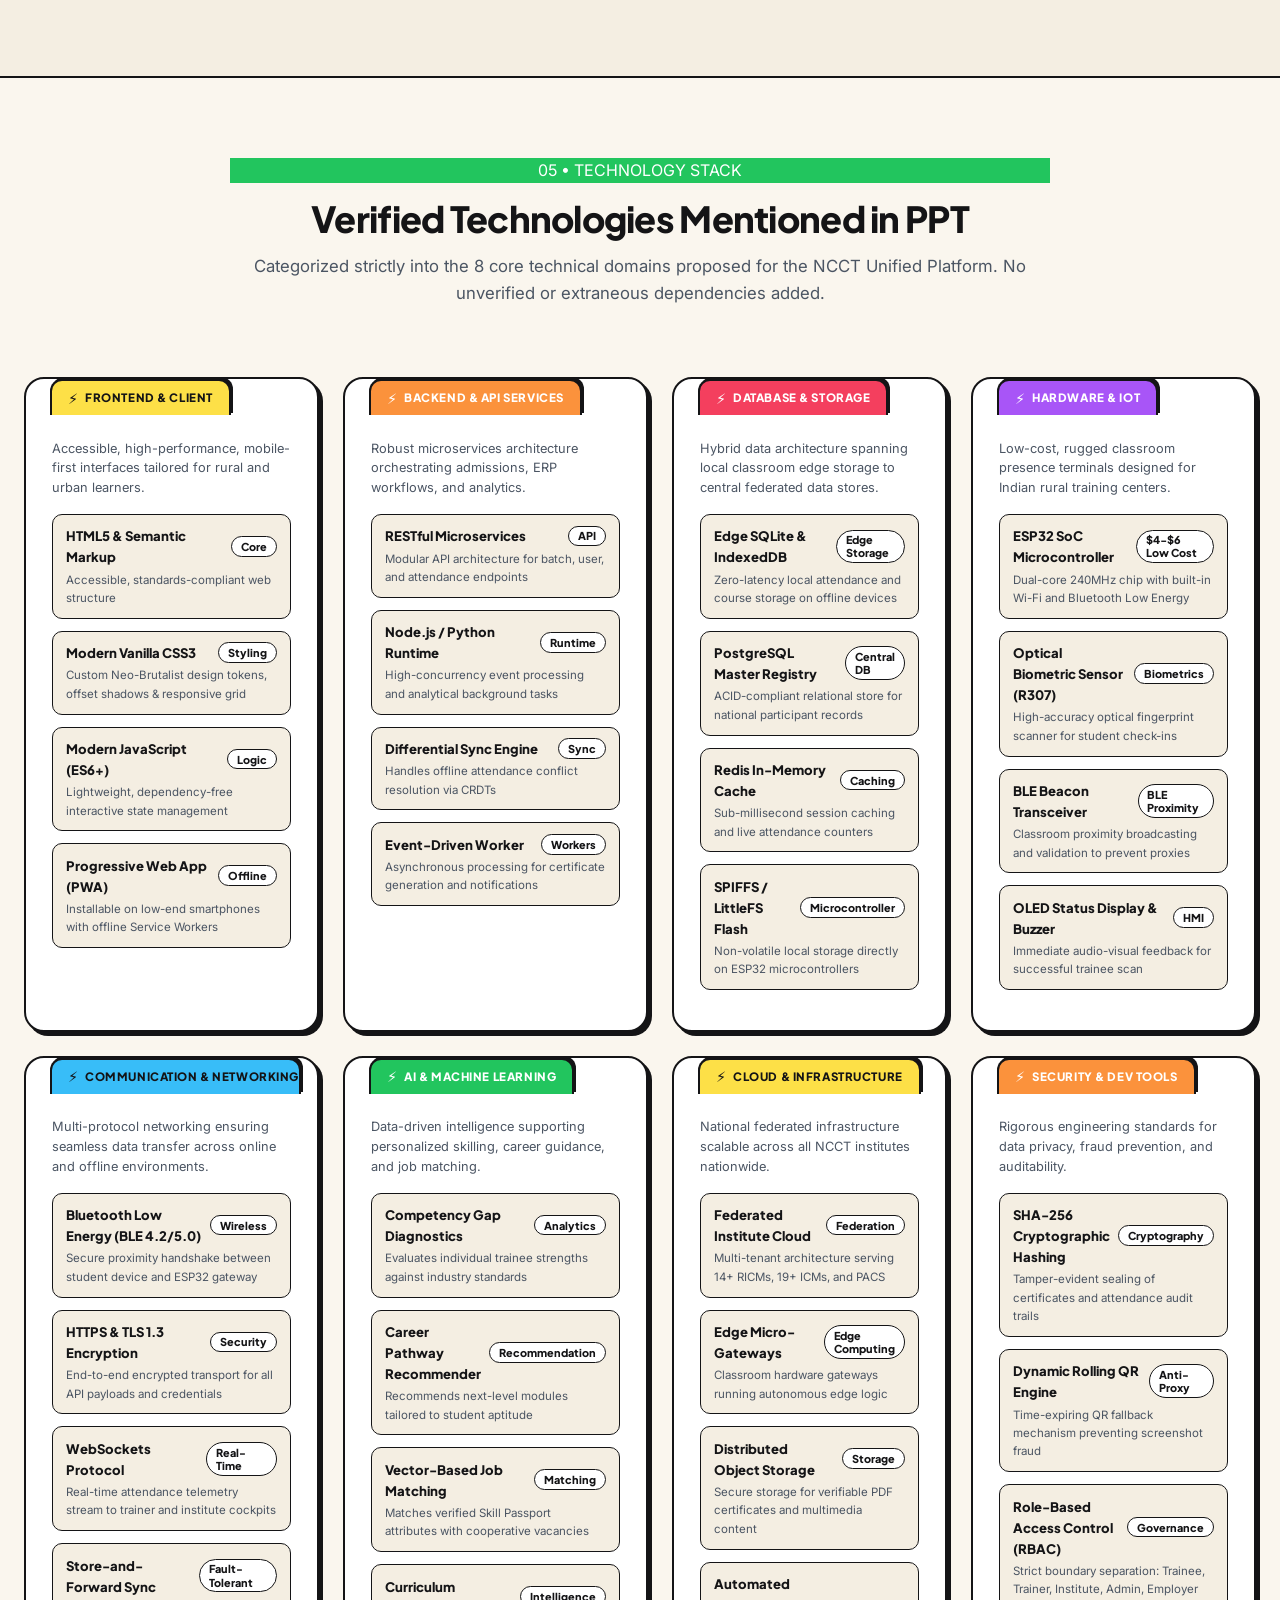
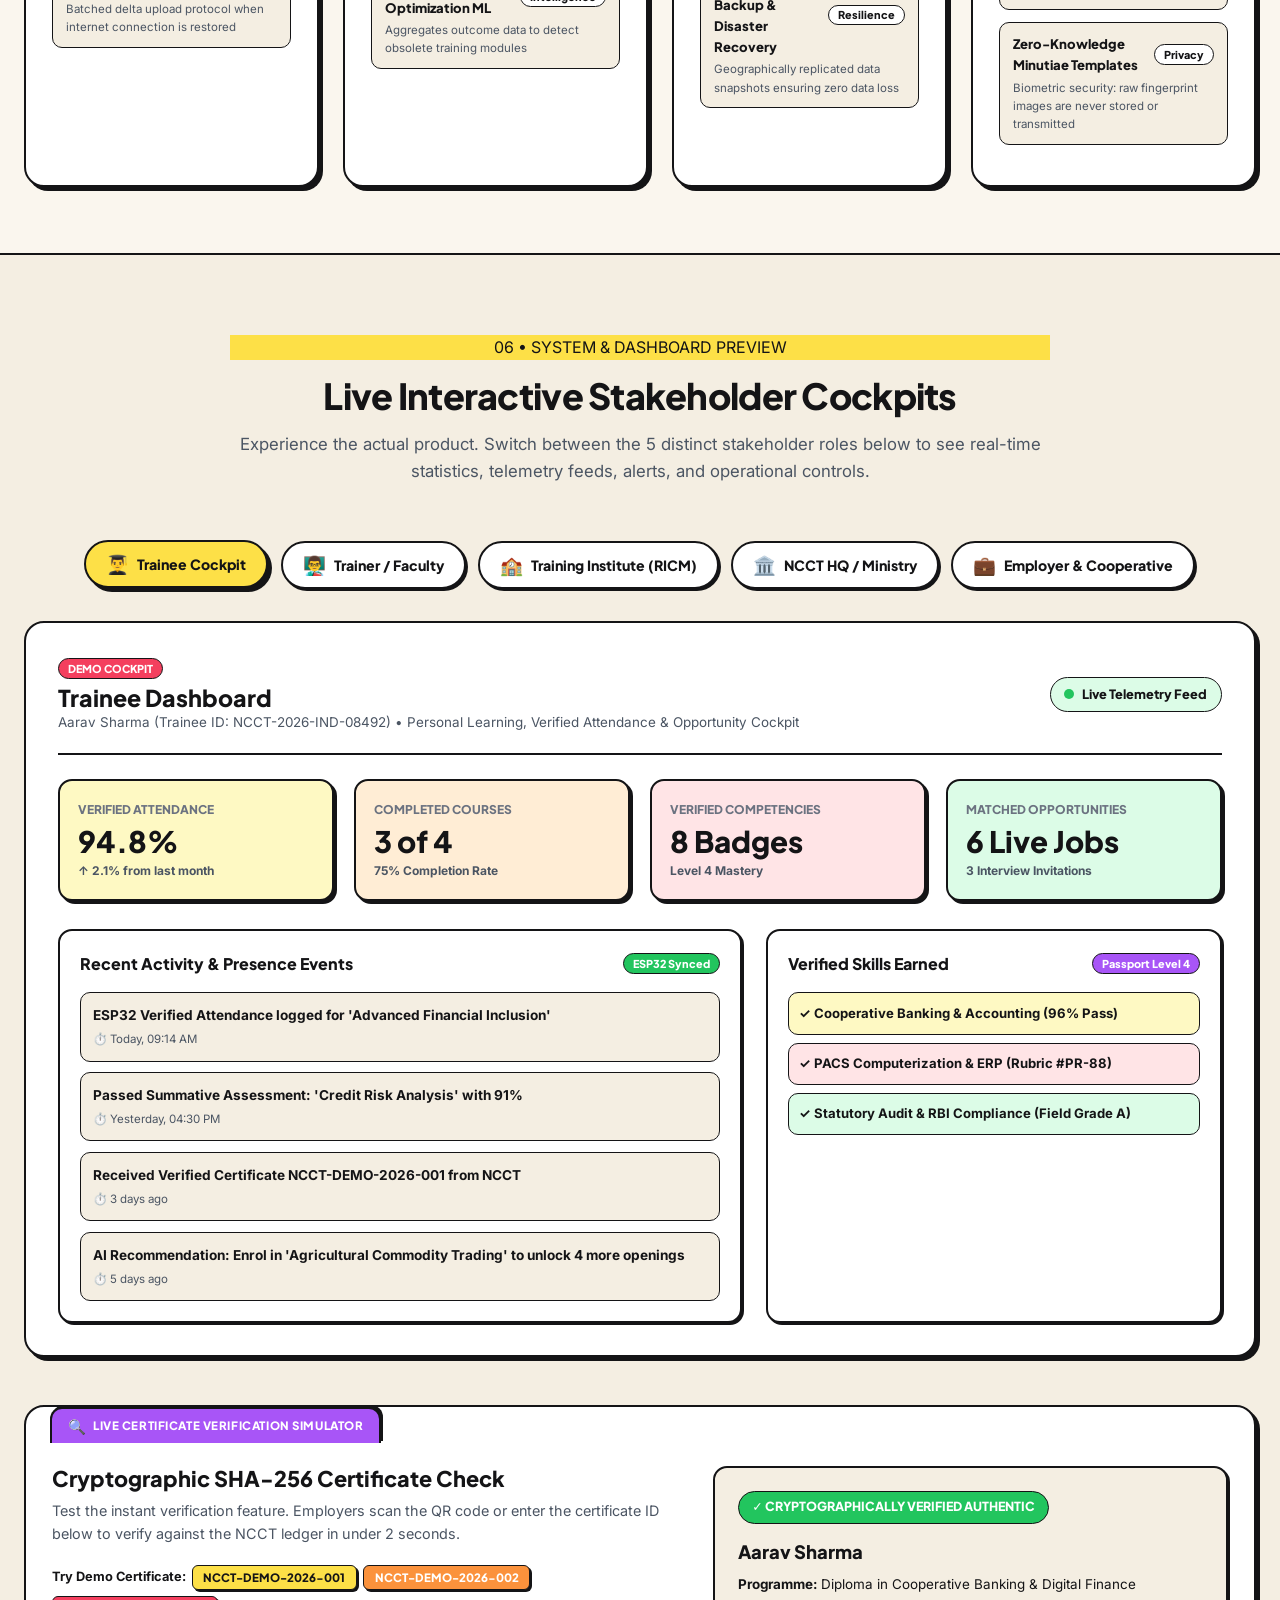
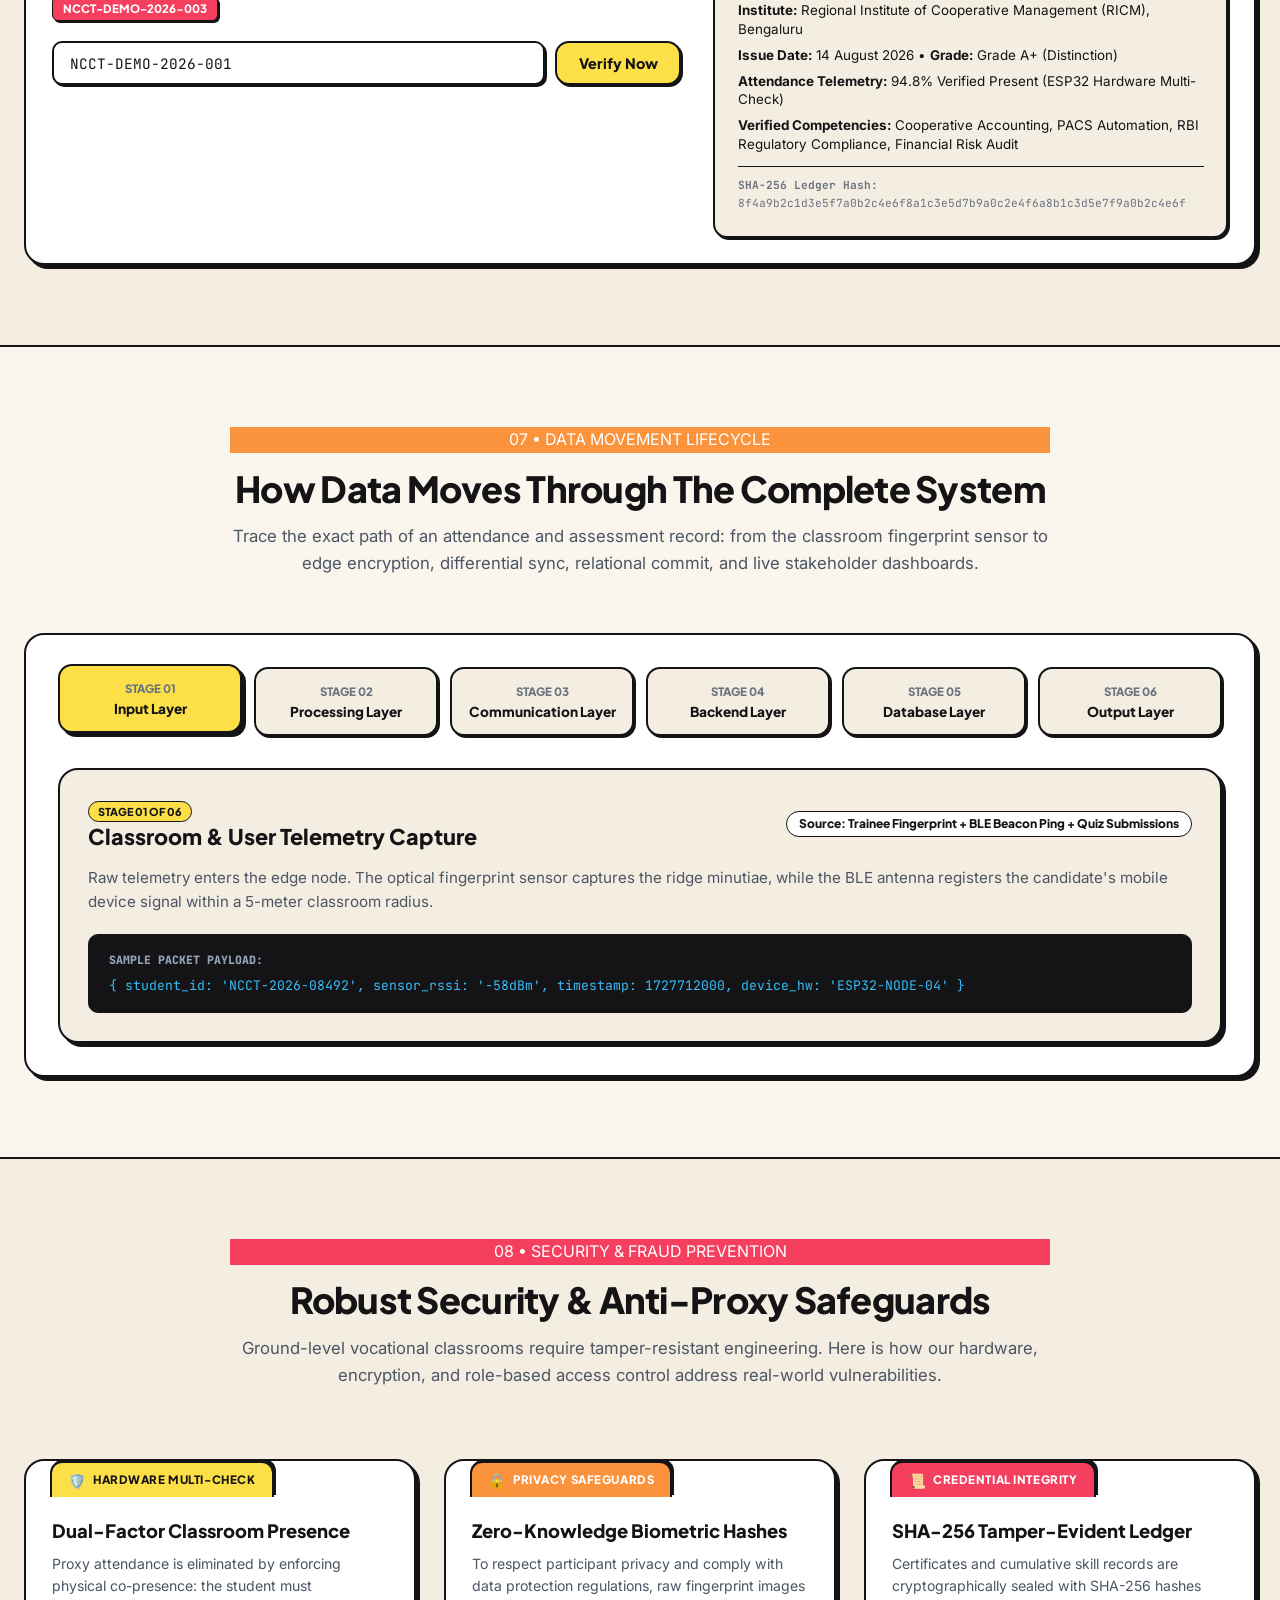
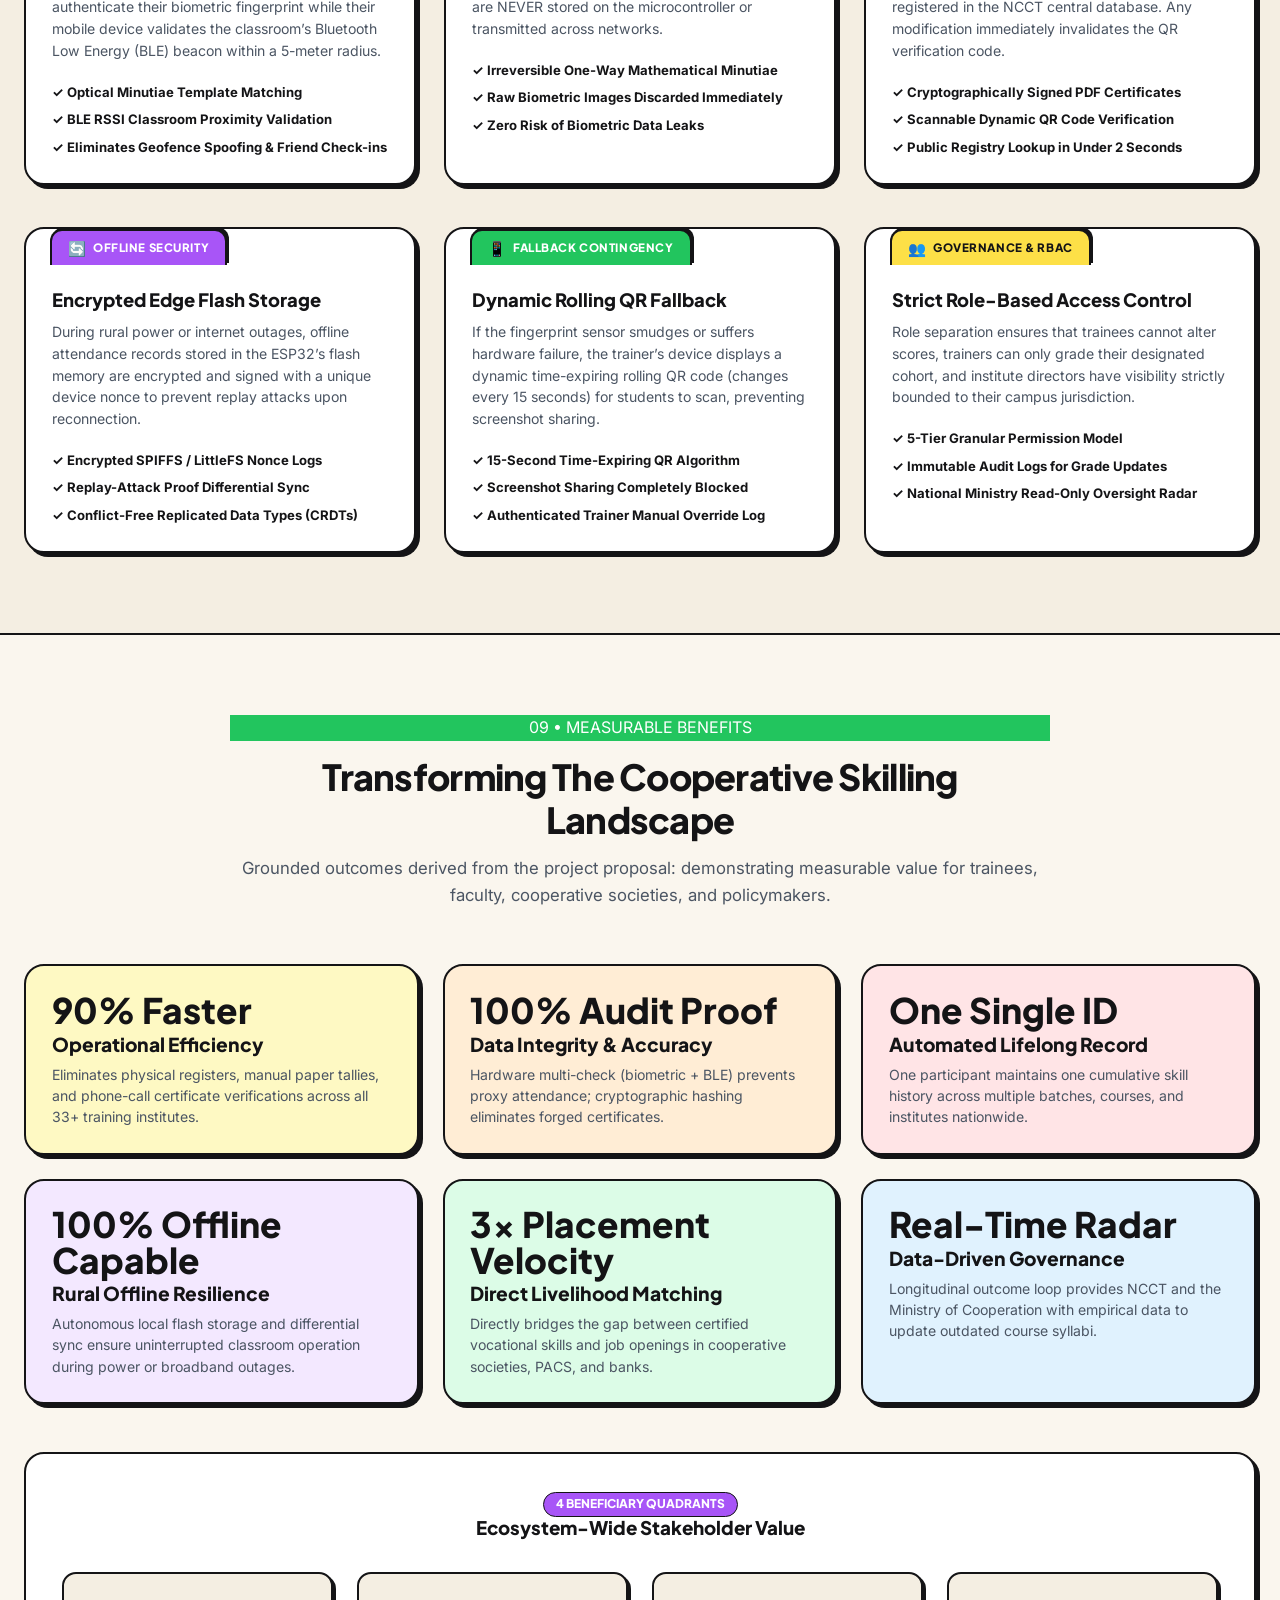
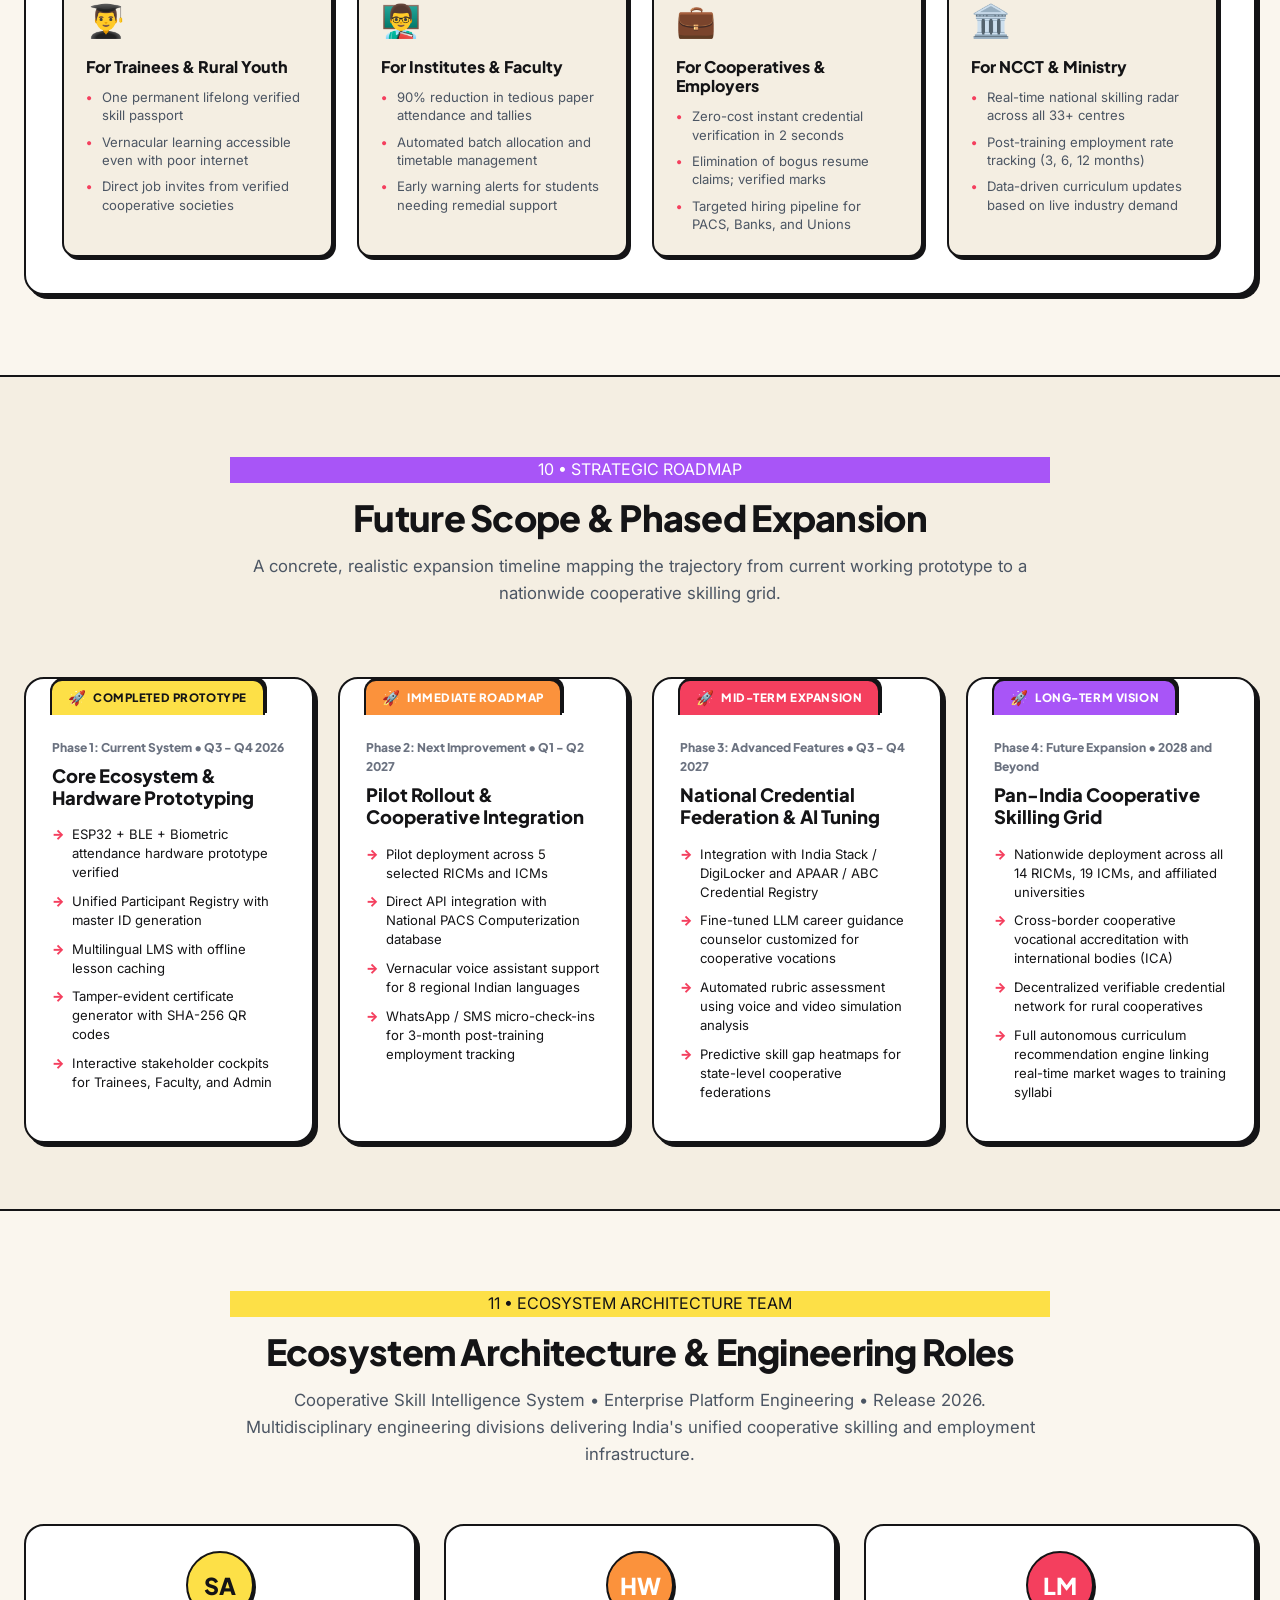
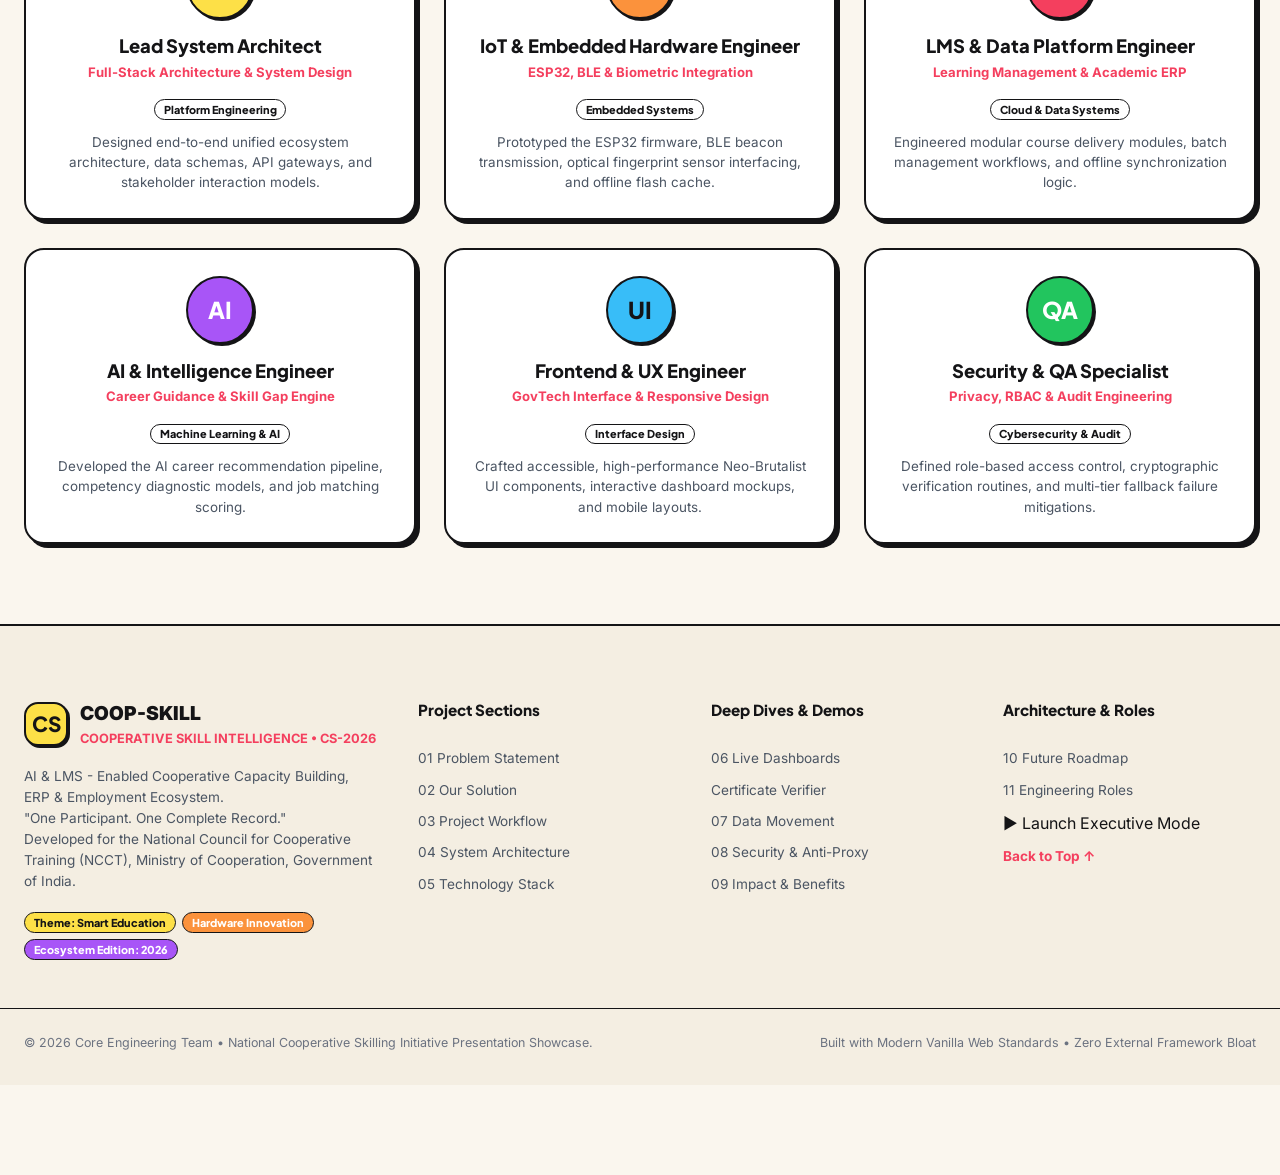
==== commit 4f84ace0: "Refine responsive layout and hero copy This change removes the highlight styling from the hero headl" ====
--- a/sih/index.html
+++ b/sih/index.html
@@ -149,7 +149,7 @@
           </div>
 
           <h1 class="hero-headline">
-            AI & LMS - Enabled Cooperative Capacity Building, ERP &amp; <span class="highlight-ink">Employment Ecosystem</span>
+            AI &amp; LMS - Enabled Cooperative Capacity Building, ERP &amp; Employment Ecosystem
           </h1>
 
           <div class="hero-tagline-box">
--- a/sih/css/style.css
+++ b/sih/css/style.css
@@ -126,12 +126,17 @@
   scroll-behavior: smooth;
   scroll-padding-top: calc(var(--nav-height) + 20px);
   -webkit-font-smoothing: antialiased;
+  width: 100%;
+  max-width: 100vw;
+  overflow-x: hidden;
 }
 
 body {
   min-height: 100vh;
   position: relative;
   overflow-x: hidden;
+  width: 100%;
+  max-width: 100vw;
   background-color: var(--bg-page);
   padding-bottom: 90px; /* space for bottom control dock */
 }
@@ -552,11 +557,9 @@
 }
 
 .highlight-ink {
-  background: linear-gradient(120deg, var(--color-yellow) 0%, var(--color-yellow) 100%);
-  background-repeat: no-repeat;
-  background-size: 100% 35%;
-  background-position: 0 88%;
-  padding: 0 0.2rem;
+  background: none;
+  padding: 0;
+  color: inherit;
 }
 
 .hero-tagline-box {
@@ -1344,11 +1347,13 @@
 
 .arch-connector-line {
   text-align: center;
-  padding: 0.5rem 0;
+  padding: 0.5rem 0.75rem;
   font-family: var(--font-mono);
   font-size: 0.75rem;
   font-weight: 700;
   color: var(--color-pink);
+  word-break: break-word;
+  line-height: 1.4;
 }
 
 .arch-dual-grid {
@@ -2647,6 +2652,10 @@
     padding-bottom: 110px;
   }
 
+  .container {
+    padding: 0 1rem;
+  }
+
   /* Prevent navbar crowding on mobile: hide desktop executive mode text button */
   .navbar .launch-pres-btn {
     display: none;
@@ -2780,6 +2789,29 @@
 
 /* 4. Small Mobile Portrait (max-width: 480px) */
 @media (max-width: 480px) {
+  .container {
+    padding: 0 0.85rem;
+  }
+
+  .card-inner {
+    padding: 1.15rem;
+  }
+
+  .folder-tab {
+    margin-left: 0.75rem;
+    max-width: calc(100% - 1.5rem);
+    font-size: 0.68rem;
+    padding: 0.28rem 0.65rem;
+  }
+
+  .hero-headline {
+    font-size: clamp(1.4rem, 6vw, 1.85rem);
+  }
+
+  .hero-tagline-box {
+    padding: 0.85rem 1rem;
+  }
+
   .brand-sub {
     display: none;
   }
@@ -2981,8 +3013,13 @@
     font-size: 1rem;
   }
 
+  .container {
+    padding: 0 0.65rem;
+  }
+
+  .hero-headline,
   .hero-title {
-    font-size: 1.75rem;
+    font-size: 1.45rem;
   }
 
   .btn {
